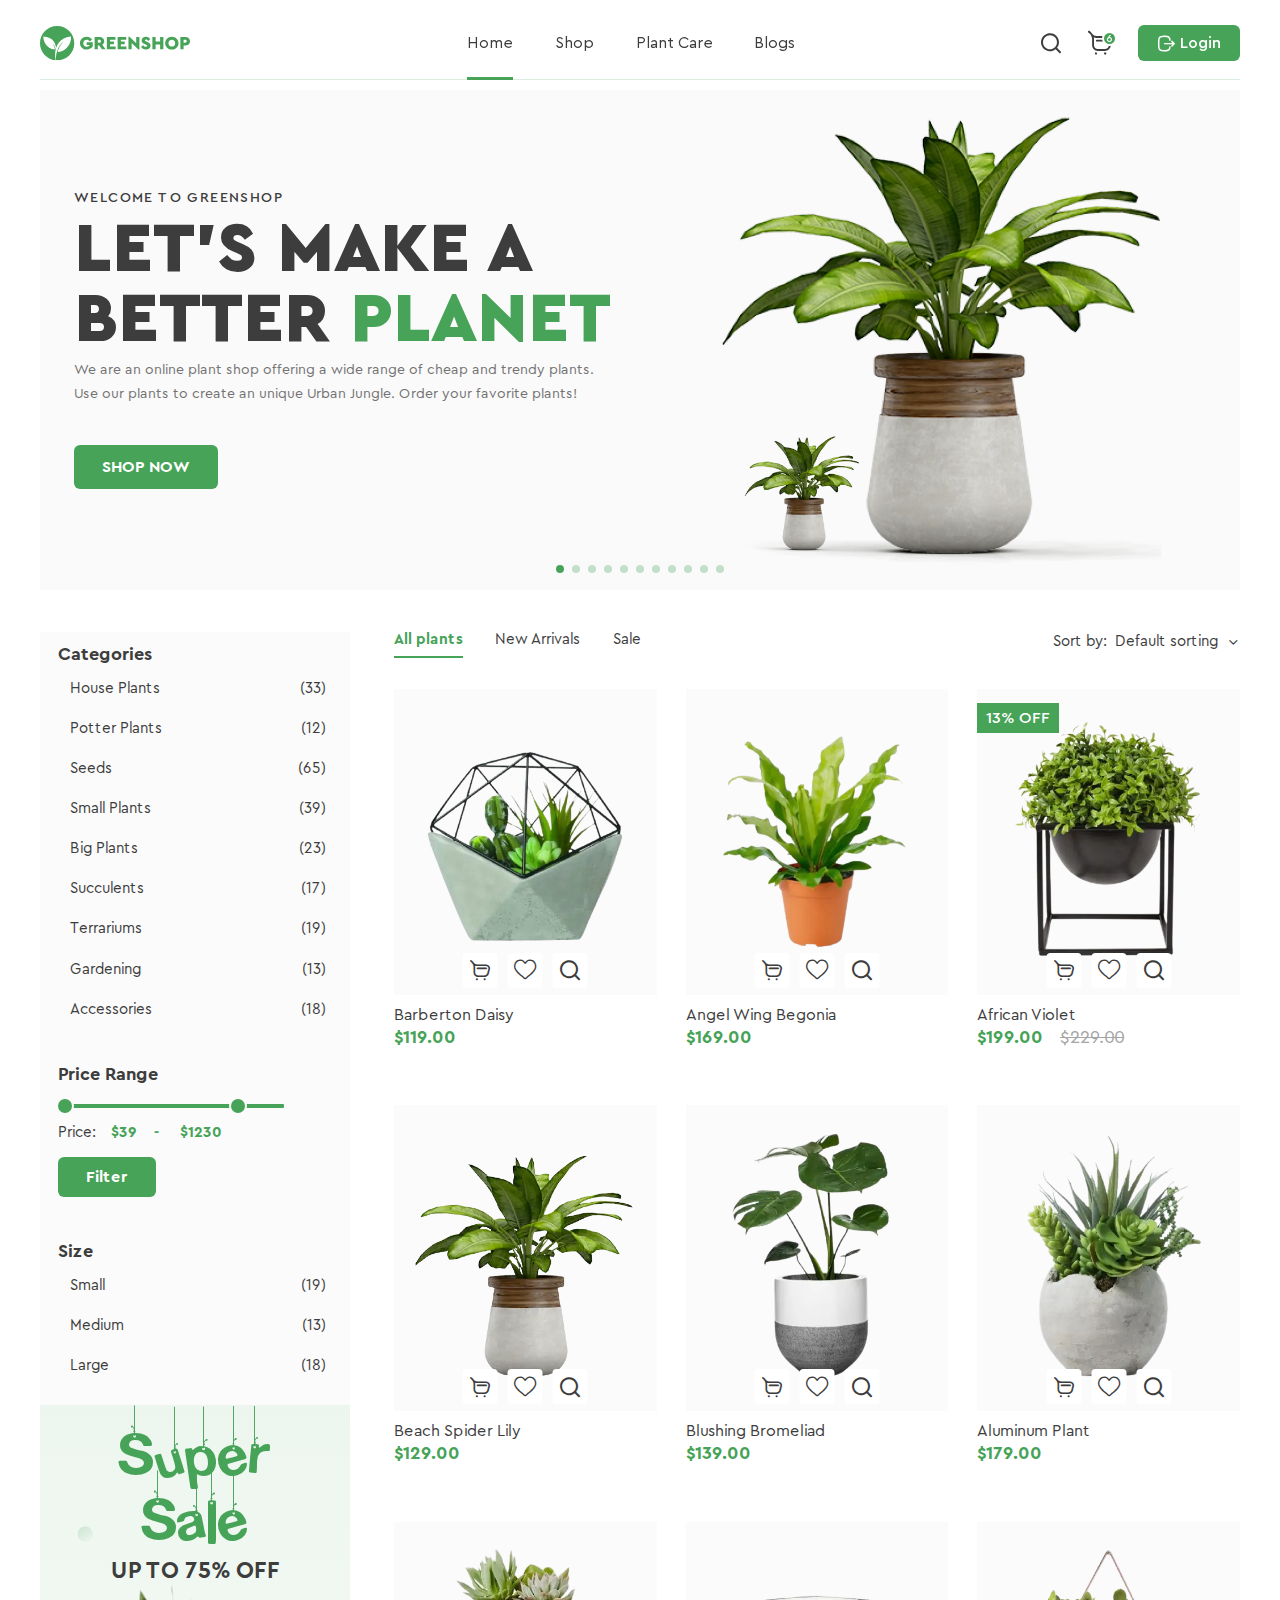
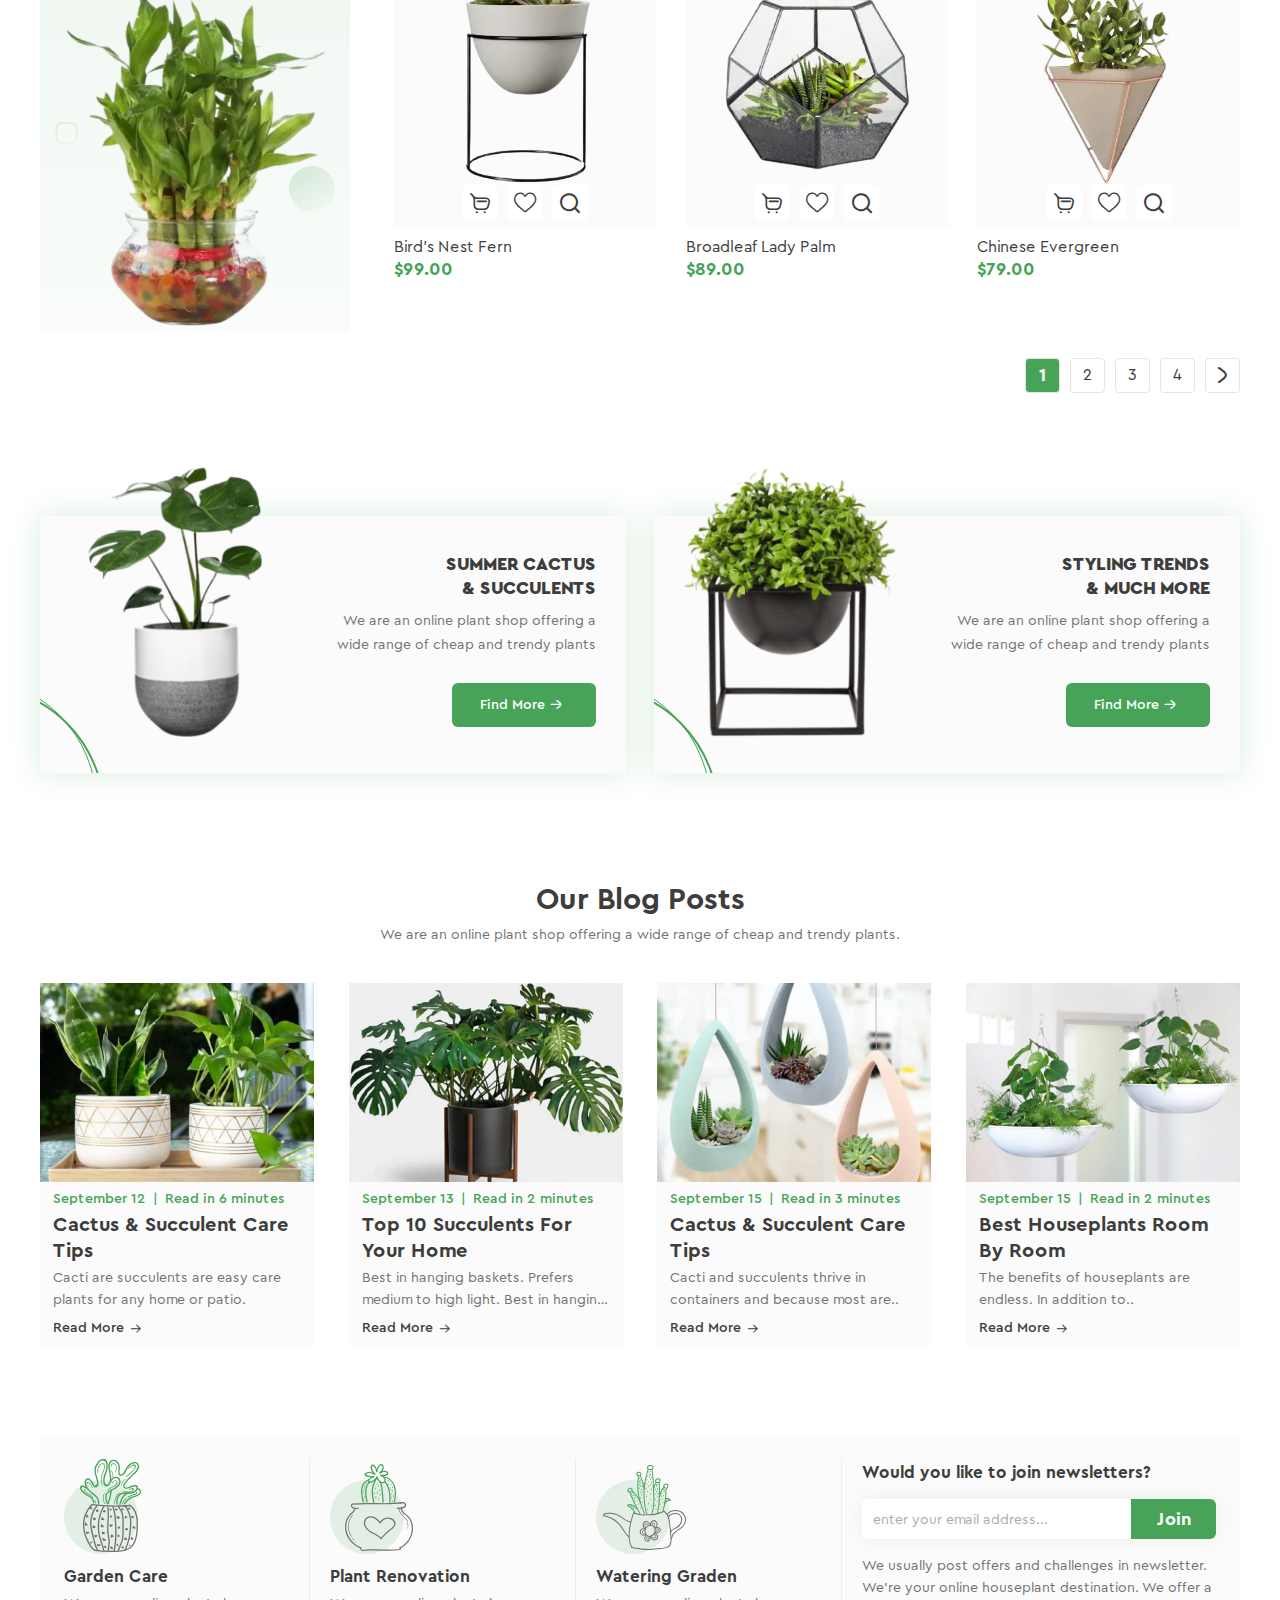
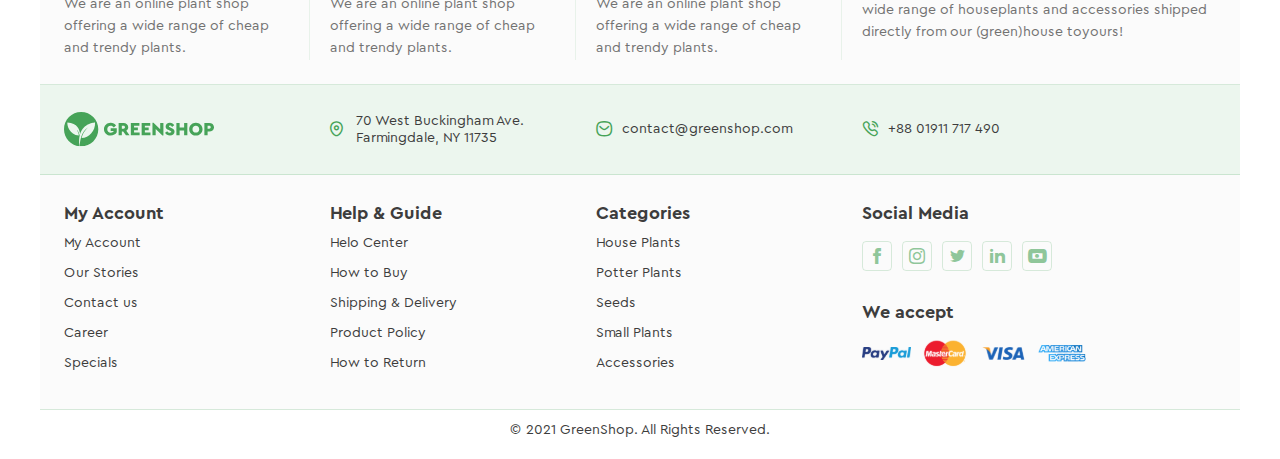
==== page-home.html @ df4d453b "2" ====
<!DOCTYPE html>
<html lang="ru">

<head>
	<title>Home</title>
	<meta charset="UTF-8">
	<meta name="format-detection" content="telephone=no">
	<!-- <style>body{opacity: 0;}</style> -->
	<link rel="stylesheet" href="css/style.min.css?_v=20220610120031">
	<link rel="shortcut icon" href="favicon.ico">
	<!-- <meta name="robots" content="noindex, nofollow"> -->
	<meta name="viewport" content="width=device-width, initial-scale=1.0">
</head>

<body>
	<div class="wrapper">
		<header class="header">
			<div class="header__container">
				<a href="" class="header__logo"><img src="img/header/logo.svg" alt="green shop logo"></a>
				<div class="header__menu menu">
					<button type="button" class="menu__icon icon-menu"><span></span></button>
					<nav class="menu__body">
						<ul class="menu__list">
							<li class="menu__item active-link"><a href="page-home.html" class="menu__link">Home</a></li>
							<li class="menu__item"><a href="page-product-view.html" class="menu__link">Shop</a></li>
							<li class="menu__item"><a href="" class="menu__link">Plant Care</a></li>
							<li class="menu__item"><a href="" class="menu__link">Blogs</a></li>
						</ul>
						<div id="border"></div>
					</nav>

				</div>
				<div class="header__actions actions-header">
					<div data-da=".menu__body, 374.98, first" class="actions-header__search search-header">
						<form class="search-header__form">
							<input autocomplete="off" type="text" name="form[]" data-error="Error" placeholder="" class="search-header__input input">
							<button type="submit" class="search-header__button _icon-search"></button>
						</form>
					</div>
					<a href="page-product-cart.html" class="actions-header__cart _icon-cart"><span>6</span></a>
					<button data-popup="#login" data-da=".menu__body, 500" type="button" class="actions-header__login login-button _icon-header-login">Login</button>

				</div>

			</div>
		</header>
		<main class="page">
			<div class="page__container">
				<section class="page__main main">
					<div class="main__body body-main">
						<div class="body-main__content">
							<h3 class="body-main__small-title">Welcome to GreenShop</h3>
							<h2 class="body-main__big-title">Let’s Make a Better <span>Planet</span></h2>
							<div class="body-main__text">
								<p>We are an online plant shop offering a wide range of cheap and trendy plants. Use our plants to create an unique Urban Jungle. Order your favorite plants!</p>
							</div>
							<a href="" class="body-main__link-button common-button">SHOP NOW</a>
						</div>
						<div class="body-main__sliding-image">
							<!-- Оболочка слайдера -->
							<div class="body-main__slider swiper">
								<!-- Двигающееся часть слайдера -->
								<div class="body-main__wrapper swiper-wrapper">
									<!-- Слайд -->
									<div class="body-main__slide swiper-slide">
										<div class="swiper-slide__image-ibg_contain">
											<picture><source srcset="img/main/main-slider-image-01.webp" type="image/webp"><img src="img/main/main-slider-image-01.png" alt="plant in a pot image"></picture>
										</div>
									</div>
									<!-- Слайд -->
									<div class="body-main__slide swiper-slide">
										<div class="swiper-slide__image-ibg_contain">
											<picture><source srcset="img/main/main-slider-image-02.webp" type="image/webp"><img src="img/main/main-slider-image-02.png" alt="plant in a pot image"></picture>
										</div>
									</div>
									<!-- Слайд -->
									<div class="body-main__slide swiper-slide">
										<div class="swiper-slide__image-ibg_contain">
											<picture><source srcset="img/main/main-slider-image-03.webp" type="image/webp"><img src="img/main/main-slider-image-03.png" alt="plant in a pot image"></picture>
										</div>
									</div>
									<!-- Слайд -->
									<div class="body-main__slide swiper-slide">
										<div class="swiper-slide__image-ibg_contain">
											<picture><source srcset="img/main/main-slider-image-04.webp" type="image/webp"><img src="img/main/main-slider-image-04.png" alt="plant in a pot image"></picture>
										</div>
									</div>
									<!-- Слайд -->
									<div class="body-main__slide swiper-slide">
										<div class="swiper-slide__image-ibg_contain">
											<picture><source srcset="img/main/main-slider-image-05.webp" type="image/webp"><img src="img/main/main-slider-image-05.png" alt="plant in a pot image"></picture>
										</div>
									</div>
									<!-- Слайд -->
									<div class="body-main__slide swiper-slide">
										<div class="swiper-slide__image-ibg_contain">
											<picture><source srcset="img/main/main-slider-image-06.webp" type="image/webp"><img src="img/main/main-slider-image-06.png" alt="plant in a pot image"></picture>
										</div>
									</div>
									<!-- Слайд -->
									<div class="body-main__slide swiper-slide">
										<div class="swiper-slide__image-ibg_contain">
											<picture><source srcset="img/main/main-slider-image-07.webp" type="image/webp"><img src="img/main/main-slider-image-07.png" alt="plant in a pot image"></picture>
										</div>
									</div>
									<!-- Слайд -->
									<div class="body-main__slide swiper-slide">
										<div class="swiper-slide__image-ibg_contain">
											<picture><source srcset="img/main/main-slider-image-08.webp" type="image/webp"><img src="img/main/main-slider-image-08.png" alt="plant in a pot image"></picture>
										</div>
									</div>
									<!-- Слайд -->
									<div class="body-main__slide swiper-slide">
										<div class="swiper-slide__image-ibg_contain">
											<picture><source srcset="img/main/main-slider-image-09.webp" type="image/webp"><img src="img/main/main-slider-image-09.png" alt="plant in a pot image"></picture>
										</div>
									</div>
									<!-- Слайд -->
									<div class="body-main__slide swiper-slide">
										<div class="swiper-slide__image-ibg_contain">
											<picture><source srcset="img/main/main-slider-image-10.webp" type="image/webp"><img src="img/main/main-slider-image-10.png" alt="plant in a pot image"></picture>
										</div>
									</div>
									<!-- Слайд -->
									<div class="body-main__slide swiper-slide">
										<div class="swiper-slide__image-ibg_contain">
											<picture><source srcset="img/main/main-slider-image-11.webp" type="image/webp"><img src="img/main/main-slider-image-11.png" alt="plant in a pot image"></picture>
										</div>
									</div>

								</div>
								<!-- Если нужна пагинация -->
								<div class="body-main__swiper-pagination"></div>
							</div>
						</div>

					</div>
				</section>
				<section class="page__main-catalog main-catalog">
					<div class="main-catalog__aside aside-menu">
						<form class="aside-menu__body">
							<div action="#" class="aside-menu__categories-filter categories-filter">
								<div class="categories-filter__title title-filter">Categories</div>
								<div class="categories-filter__body">
									<!--<div class="categories-filter__item _active-fiter-item"><button data-type="house-plants" type="button" class="categories-filter__button">House Plants</button><span class="categories-filter__quantity">(<span class="categories-filter__number">33</span>)</span></div>
										<div class="categories-filter__item"><button data-type="potter-plants" type="button" class="categories-filter__button">Potter Plants</button><span class="categories-filter__quantity">(<span class="categories-filter__number">12</span>)</span></div>
										<div class="categories-filter__item"><button data-type="seeds" type="button" class="categories-filter__button">Seeds</button><span class="categories-filter__quantity">(<span class="categories-filter__number">65</span>)</span></div>
										<div class="categories-filter__item"><button data-type="small-plants" type="button" class="categories-filter__button">Small Plants</button><span class="categories-filter__quantity">(<span class="categories-filter__number">39</span>)</span></div>
										<div class="categories-filter__item"><button data-type="big-plants" type="button" class="categories-filter__button">Big Plants</button><span class="categories-filter__quantity">(<span class="categories-filter__number">23</span>)</span></div>
										<div class="categories-filter__item"><button data-type="succulents" type="button" class="categories-filter__button">Succulents</button><span class="categories-filter__quantity">(<span class="categories-filter__number">17</span>)</span></div>
										<div class="categories-filter__item"><button data-type="terrariums" type="button" class="categories-filter__button">Terrariums</button><span class="categories-filter__quantity">(<span class="categories-filter__number">19</span>)</span></div>
										<div class="categories-filter__item"><button data-type="gardening" type="button" class="categories-filter__button">Gardening</button><span class="categories-filter__quantity">(<span class="categories-filter__number">13</span>)</span></div>
										<div class="categories-filter__item"><button data-type="accessories" type="button" class="categories-filter__button">Accessories</button><span class="categories-filter__quantity">(<span class="categories-filter__number">18</span>)</span></div>-->
									<div class="categories-filter__item">
										<input id="c_100" class="categories-filter__input" type="checkbox" value="housePlants" name="housePlants">
										<label for="c_100" class="categories-filter__label">
											<span class="categories-filter__text">
												<span class="categories-filter__button">House Plants</span>
												<span class="categories-filter__quantity">(<span class="categories-filter__number">33</span>)</span>
											</span>
										</label>
									</div>
									<div class="categories-filter__item">
										<input id="c_101" class="categories-filter__input" type="checkbox" value="potterPlants" name="potterPlants">
										<label for="c_101" class="categories-filter__label">
											<span class="categories-filter__text">
												<span class="categories-filter__button">Potter Plants</span>
												<span class="categories-filter__quantity">(<span class="categories-filter__number">12</span>)</span>
											</span>
										</label>
									</div>
									<div class="categories-filter__item">
										<input id="c_102" class="categories-filter__input" type="checkbox" value="seeds" name="seeds">
										<label for="c_102" class="categories-filter__label">
											<span class="categories-filter__text">
												<span class="categories-filter__button">Seeds</span>
												<span class="categories-filter__quantity">(<span class="categories-filter__number">65</span>)</span>
											</span>
										</label>
									</div>
									<div class="categories-filter__item">
										<input id="c_103" class="categories-filter__input" type="checkbox" value="smallPlants" name="smallPlants">
										<label for="c_103" class="categories-filter__label">
											<span class="categories-filter__text">
												<span class="categories-filter__button">Small Plants</span>
												<span class="categories-filter__quantity">(<span class="categories-filter__number">39</span>)</span>
											</span>
										</label>
									</div>
									<div class="categories-filter__item">
										<input id="c_104" class="categories-filter__input" type="checkbox" value="bigPlants" name="bigPlants">
										<label for="c_104" class="categories-filter__label">
											<span class="categories-filter__text">
												<span class="categories-filter__button">Big Plants</span>
												<span class="categories-filter__quantity">(<span class="categories-filter__number">23</span>)</span>
											</span>
										</label>
									</div>
									<div class="categories-filter__item">
										<input id="c_105" class="categories-filter__input" type="checkbox" value="succulents" name="Succulents">
										<label for="c_105" class="categories-filter__label">
											<span class="categories-filter__text">
												<span class="categories-filter__button">Succulents</span>
												<span class="categories-filter__quantity">(<span class="categories-filter__number">17</span>)</span>
											</span>
										</label>
									</div>
									<div class="categories-filter__item">
										<input id="c_106" class="categories-filter__input" type="checkbox" value="terrariums" name="Terrariums">
										<label for="c_106" class="categories-filter__label">
											<span class="categories-filter__text">
												<span class="categories-filter__button">Terrariums</span>
												<span class="categories-filter__quantity">(<span class="categories-filter__number">19</span>)</span>
											</span>
										</label>
									</div>
									<div class="categories-filter__item">
										<input id="c_107" class="categories-filter__input" type="checkbox" value="gardening" name="Gardening">
										<label for="c_107" class="categories-filter__label">
											<span class="categories-filter__text">
												<span class="categories-filter__button">Gardening</span>
												<span class="categories-filter__quantity">(<span class="categories-filter__number">13</span>)</span>
											</span>
										</label>
									</div>
									<div class="categories-filter__item">
										<input id="c_108" class="categories-filter__input" type="checkbox" value="accessories" name="Accessories">
										<label for="c_108" class="categories-filter__label">
											<span class="categories-filter__text">
												<span class="categories-filter__button">Accessories</span>
												<span class="categories-filter__quantity">(<span class="categories-filter__number">18</span>)</span>
											</span>
										</label>
									</div>
								</div>
							</div>
							<div class="aside-menu__price-range-filter price-range-filter">
								<div class="price-range-filter__title title-filter">Price Range</div>
								<fieldset class="price-range-filter__body body-price-range">
									<div class="body-price-range__price-field price-field">
										<input type="range" min="39" max="1500" value="39" id="lower-price-thumb">
										<input type="range" min="39" max="1500" value="1230" id="upper-price-thumb">
									</div>
									<div class="body-price-range__price-wrap price-wrap">
										<span class="price-wrap__price-title">Price:</span>
										<div class="price-wrap__low-price">
											<label for="low-price-value">$<input id="low-price-value"></label>
										</div>
										<div class="price-wrap__devider">-</div>
										<div class="price-wrap__high-price">
											<label for="high-price-value">$<input id="high-price-value"></label>
										</div>
									</div>
								</fieldset>
								<button data-type="price-filter" type="button" class="price-range-filter__filter-button common-button common-button_filter">Filter</button>
							</div>
							<div class="aside-menu__size-filter size-filter">
								<div class="size-filter__title title-filter">Size</div>
								<div class="size-filter__body">
									<!--
										<div class="size-filter__item"><button data-type="small" type="button" class="size-filter__button">Small</button><span class="size-filter__quantity">(<span class="size-filter__number">119</span>)</span></div>
										<div class="size-filter__item"><button data-type="medium" type="button" class="size-filter__button">Medium</button><span class="size-filter__quantity">(<span class="size-filter__number">86</span>)</span></div>
										<div class="size-filter__item"><button data-type="large" type="button" class="size-filter__button">Large</button><span class="size-filter__quantity">(<span class="size-filter__number">78</span>)</span></div>
										-->
									<div class="categories-filter__item">
										<input id="c_109" class="categories-filter__input" type="checkbox" value="small" name="sizeSmall">
										<label for="c_109" class="categories-filter__label">
											<span class="categories-filter__text">
												<span class="categories-filter__button">Small</span>
												<span class="categories-filter__quantity">(<span class="categories-filter__number">19</span>)</span>
											</span>
										</label>
									</div>
									<div class="categories-filter__item">
										<input id="c_110" class="categories-filter__input" type="checkbox" value="medium" name="sizeMedium">
										<label for="c_110" class="categories-filter__label">
											<span class="categories-filter__text">
												<span class="categories-filter__button">Medium</span>
												<span class="categories-filter__quantity">(<span class="categories-filter__number">13</span>)</span>
											</span>
										</label>
									</div>
									<div class="categories-filter__item">
										<input id="c_111" class="categories-filter__input" type="checkbox" value="large" name="sizeLarge">
										<label for="c_111" class="categories-filter__label">
											<span class="categories-filter__text">
												<span class="categories-filter__button">Large</span>
												<span class="categories-filter__quantity">(<span class="categories-filter__number">18</span>)</span>
											</span>
										</label>
									</div>
								</div>
							</div>
						</form>
						<div class="aside-menu__sale-banner sale-banner">
							<div class="sale-banner__title">Super Sale</div>
							<div class="sale-banner__subtitle">UP TO 75% OFF</div>
							<div class="sale-banner__image"><picture><source srcset="img/product-cards/banner-image.webp" type="image/webp"><img src="img/product-cards/banner-image.png" alt="banner sale image"></picture></div>
							<div class="sale-banner__background"><picture><source srcset="img/product-cards/banner-image-bg.webp" type="image/webp"><img src="img/product-cards/banner-image-bg.png" alt="banner sale image background"></picture></div>

						</div>
					</div>
					<div class="main-catalog__products-catalog products-catalog">
						<div class="products-catalog__header header-catalog">
							<div class="header-catalog__body">
								<div class="header-catalog__group-filter group-filter">
									<button data-type="all-plants" type="button" class="group-filter__item _active-group-fiter-item">All plants</button>
									<button data-type="new-arrivals" type="button" class="group-filter__item">New Arrivals</button>
									<button data-type="sale" type="button" class="group-filter__item">Sale</button>
									<div id="borderTwo"></div>
								</div>

								<div class="header-catalog__sorting sorting">
									<h3 class="sorting__sorting-method-title">Sort by:</h3>
									<div class="sorting__sort-select">
										<select name="form[Sorting]" data-class-modif="sort">
											<option value="1" selected>Default sorting</option>
											<option value="2">Popularity</option>
											<option value="3">Lower price</option>
											<option value="3">Higher price</option>
										</select>
									</div>
								</div>
							</div>
							<button type="button" class="fiter-menu__icon filter-menu _icon-mobile-burger"></button>
						</div>
						<div class="products-catalog__items">
							<div class="products-catalog__item product-card">
								<div data-medium-zoom class="product-card__picture-part">
									<div class="product-card__image-ibg"><picture><source srcset="img/product-cards/product-card-image-01.webp" type="image/webp"><img src="img/product-cards/product-card-image-01.png" alt="product image"></picture></div>
									<div class="product-card__actions">
										<button type="button" class="product-card__cart _icon-cart"></button>
										<div class="product-card__favorite">
											<div class="checkbox-heart">
												<input id="c_29" data-error="Ошибка" class="checkbox-heart__input" type="checkbox" value="" name="form[]">
												<label for="c_29" class="checkbox-heart__label"><span class="checkbox-heart__text">Текст</span></label>
											</div>
										</div>
										<figure lg-background-color="rgba(255, 255, 255, 0.853)" src="img/product-cards/product-card-image-01-big.png" class="product-card__search _icon-search"></figure>
									</div>
									<div class="product-card__discount-label"></div>
								</div>
								<div class="product-card__data-part">
									<a href="" class="product-card__title">Barberton Daisy</a>
									<div class="product-card__price">
										<div class="product-card__actual-price">$119.00</div>
										<div class="product-card__old-price"></div>
									</div>
								</div>
							</div>
							<div class="products-catalog__item product-card">
								<div data-medium-zoom class="product-card__picture-part">
									<div class="product-card__image-ibg"><picture><source srcset="img/product-cards/product-card-image-02.webp" type="image/webp"><img src="img/product-cards/product-card-image-02.png" alt="product image"></picture></div>
									<div class="product-card__actions">
										<button type="button" class="product-card__cart _icon-cart"></button>
										<div class="product-card__favorite">
											<div class="checkbox-heart">
												<input id="c_30" data-error="Ошибка" class="checkbox-heart__input" type="checkbox" value="" name="form[]">
												<label for="c_30" class="checkbox-heart__label"><span class="checkbox-heart__text">Текст</span></label>
											</div>
										</div>
										<figure lg-background-color="rgba(255, 255, 255, 0.853)" src="img/product-cards/product-card-image-02-big.png" class="product-card__search _icon-search"></figure>
									</div>
									<div class="product-card__discount-label"></div>
								</div>
								<div class="product-card__data-part">
									<a href="" class="product-card__title">Angel Wing Begonia</a>
									<div class="product-card__price">
										<div class="product-card__actual-price">$169.00</div>
										<div class="product-card__old-price"></div>
									</div>
								</div>
							</div>
							<div data-medium-zoom class="products-catalog__item product-card">
								<div class="product-card__picture-part">
									<div class="product-card__image-ibg"><picture><source srcset="img/product-cards/product-card-image-03.webp" type="image/webp"><img src="img/product-cards/product-card-image-03.png" alt="product image"></picture></div>
									<div class="product-card__actions">
										<button type="button" class="product-card__cart _icon-cart"></button>
										<div class="product-card__favorite">
											<div class="checkbox-heart">
												<input id="c_32" data-error="Ошибка" class="checkbox-heart__input" type="checkbox" value="" name="form[]">
												<label for="c_32" class="checkbox-heart__label"><span class="checkbox-heart__text">Текст</span></label>
											</div>
										</div>
										<figure lg-background-color="rgba(255, 255, 255, 0.853)" src="img/product-cards/product-card-image-03-big.png" class="product-card__search _icon-search"></figure>
									</div>
									<div class="product-card__discount-label"><span class="product-card__discount-value">13% OFF</span></div>
								</div>
								<div class="product-card__data-part">
									<a href="" class="product-card__title">African Violet</a>
									<div class="product-card__price">
										<div class="product-card__actual-price">$199.00</div>
										<div class="product-card__old-price">$229.00</div>
									</div>
								</div>
							</div>
							<div data-medium-zoom class="products-catalog__item product-card">
								<div class="product-card__picture-part">
									<div class="product-card__image-ibg"><picture><source srcset="img/product-cards/product-card-image-04.webp" type="image/webp"><img src="img/product-cards/product-card-image-04.png" alt="product image"></picture></div>
									<div class="product-card__actions">
										<button type="button" class="product-card__cart _icon-cart"></button>
										<div class="product-card__favorite">
											<div class="checkbox-heart">
												<input id="c_33" data-error="Ошибка" class="checkbox-heart__input" type="checkbox" value="" name="form[]">
												<label for="c_33" class="checkbox-heart__label"><span class="checkbox-heart__text">Текст</span></label>
											</div>
										</div>
										<figure lg-background-color="rgba(255, 255, 255, 0.853)" src="img/product-cards/product-card-image-04-big.png" class="product-card__search _icon-search"></figure>
									</div>
									<div class="product-card__discount-label"></div>
								</div>
								<div class="product-card__data-part">
									<a href="" class="product-card__title">Beach Spider Lily</a>
									<div class="product-card__price">
										<div class="product-card__actual-price">$129.00</div>
										<div class="product-card__old-price"></div>
									</div>
								</div>
							</div>
							<div data-medium-zoom class="products-catalog__item product-card">
								<div class="product-card__picture-part">
									<div class="product-card__image-ibg"><picture><source srcset="img/product-cards/product-card-image-05.webp" type="image/webp"><img src="img/product-cards/product-card-image-05.png" alt="product image"></picture></div>
									<div class="product-card__actions">
										<button type="button" class="product-card__cart _icon-cart"></button>
										<div class="product-card__favorite">
											<div class="checkbox-heart">
												<input id="c_34" data-error="Ошибка" class="checkbox-heart__input" type="checkbox" value="" name="form[]">
												<label for="c_34" class="checkbox-heart__label"><span class="checkbox-heart__text">Текст</span></label>
											</div>
										</div>
										<figure lg-background-color="rgba(255, 255, 255, 0.853)" src="img/product-cards/product-card-image-05-big.png" class="product-card__search _icon-search"></figure>
									</div>
									<div class="product-card__discount-label"></div>
								</div>
								<div class="product-card__data-part">
									<a href="" class="product-card__title">Blushing Bromeliad</a>
									<div class="product-card__price">
										<div class="product-card__actual-price">$139.00</div>
										<div class="product-card__old-price"></div>
									</div>
								</div>
							</div>
							<div data-medium-zoom class="products-catalog__item product-card">
								<div class="product-card__picture-part">
									<div class="product-card__image-ibg"><picture><source srcset="img/product-cards/product-card-image-06.webp" type="image/webp"><img src="img/product-cards/product-card-image-06.png" alt="product image"></picture></div>
									<div class="product-card__actions">
										<button type="button" class="product-card__cart _icon-cart"></button>
										<div class="product-card__favorite">
											<div class="checkbox-heart">
												<input id="c_35" data-error="Ошибка" class="checkbox-heart__input" type="checkbox" value="" name="form[]">
												<label for="c_35" class="checkbox-heart__label"><span class="checkbox-heart__text">Текст</span></label>
											</div>
										</div>
										<figure lg-background-color="rgba(255, 255, 255, 0.853)" src="img/product-cards/product-card-image-06-big.png" class="product-card__search _icon-search"></figure>
									</div>
									<div class="product-card__discount-label"></div>
								</div>
								<div class="product-card__data-part">
									<a href="" class="product-card__title">Aluminum Plant</a>
									<div class="product-card__price">
										<div class="product-card__actual-price">$179.00</div>
										<div class="product-card__old-price"></div>
									</div>
								</div>
							</div>
							<div data-medium-zoom class="products-catalog__item product-card">
								<div class="product-card__picture-part">
									<div class="product-card__image-ibg"><picture><source srcset="img/product-cards/product-card-image-07.webp" type="image/webp"><img src="img/product-cards/product-card-image-07.png" alt="product image"></picture></div>
									<div class="product-card__actions">
										<button type="button" class="product-card__cart _icon-cart"></button>
										<div class="product-card__favorite">
											<div class="checkbox-heart">
												<input id="c_36" data-error="Ошибка" class="checkbox-heart__input" type="checkbox" value="" name="form[]">
												<label for="c_36" class="checkbox-heart__label"><span class="checkbox-heart__text">Текст</span></label>
											</div>
										</div>
										<figure lg-background-color="rgba(255, 255, 255, 0.853)" src="img/product-cards/product-card-image-07-big.png" class="product-card__search _icon-search"></figure>
									</div>
									<div class="product-card__discount-label"></div>
								</div>
								<div class="product-card__data-part">
									<a href="" class="product-card__title">Bird's Nest Fern</a>
									<div class="product-card__price">
										<div class="product-card__actual-price">$99.00</div>
										<div class="product-card__old-price"></div>
									</div>
								</div>
							</div>
							<div data-medium-zoom class="products-catalog__item product-card">
								<div class="product-card__picture-part">
									<div class="product-card__image-ibg"><picture><source srcset="img/product-cards/product-card-image-08.webp" type="image/webp"><img src="img/product-cards/product-card-image-08.png" alt="product image"></picture></div>
									<div class="product-card__actions">
										<button type="button" class="product-card__cart _icon-cart"></button>
										<div class="product-card__favorite">
											<div class="checkbox-heart">
												<input id="c_37" data-error="Ошибка" class="checkbox-heart__input" type="checkbox" value="" name="form[]">
												<label for="c_37" class="checkbox-heart__label"><span class="checkbox-heart__text">Текст</span></label>
											</div>
										</div>
										<figure lg-background-color="rgba(255, 255, 255, 0.853)" src="img/product-cards/product-card-image-08-big.png" class="product-card__search _icon-search"></figure>
									</div>
									<div class="product-card__discount-label"></div>
								</div>
								<div class="product-card__data-part">
									<a href="" class="product-card__title">Broadleaf Lady Palm</a>
									<div class="product-card__price">
										<div class="product-card__actual-price">$89.00</div>
										<div class="product-card__old-price"></div>
									</div>
								</div>
							</div>
							<div data-medium-zoom class="products-catalog__item product-card">
								<div class="product-card__picture-part">
									<div class="product-card__image-ibg"><picture><source srcset="img/product-cards/product-card-image-09.webp" type="image/webp"><img src="img/product-cards/product-card-image-09.png" alt="product image"></picture></div>
									<div class="product-card__actions">
										<button type="button" class="product-card__cart _icon-cart"></button>
										<div class="product-card__favorite">
											<div class="checkbox-heart">
												<input id="c_38" data-error="Ошибка" class="checkbox-heart__input" type="checkbox" value="" name="form[]">
												<label for="c_38" class="checkbox-heart__label"><span class="checkbox-heart__text">Текст</span></label>
											</div>
										</div>
										<figure lg-background-color="rgba(255, 255, 255, 0.853)" src="img/product-cards/product-card-image-09-big.png" class="product-card__search _icon-search"></figure>
									</div>
									<div class="product-card__discount-label"></div>
								</div>
								<div class="product-card__data-part">
									<a href="" class="product-card__title">Chinese Evergreen</a>
									<div class="product-card__price">
										<div class="product-card__actual-price">$79.00</div>
										<div class="product-card__old-price"></div>
									</div>
								</div>
							</div>
						</div>
						<div class="products-catalog__footer footer-catalog">
							<div class="pagging">
								<ul class="pagging__list">
									<li>
										<a href="" class="pagging__item _active">1</a>
									</li>
									<li>
										<a href="" class="pagging__item">2</a>
									</li>
									<li>
										<a href="" class="pagging__item">3</a>
									</li>
									<li>
										<a href="" class="pagging__item">4</a>
									</li>
								</ul>
								<a href="" class="pagging__arrow _icon-chevron-right"></a>
							</div>
						</div>
					</div>
				</section>
				<div class="page__advertise advertise">
					<div class="advertise__body">
						<div class="advertise__items">
							<div class="advertise__item item-advertise">
								<div class="item-advertise__image"><picture><source srcset="img/cards/image-01.webp" type="image/webp"><img src="img/cards/image-01.png" alt="plant"></picture></div>
								<div class="item-advertise__content">
									<h2 class="item-advertise__title">Summer cactus & succulents </h2>
									<div class="item-advertise__text">We are an online plant shop offering a wide range of cheap and trendy plants</div>
									<a href="" class="item-advertise__link-button common-button common-button_arrow _icon-arrow-right-1">Find More</a>
								</div>

							</div>
							<div class="advertise__item item-advertise">
								<div class="item-advertise__image"><picture><source srcset="img/cards/image-02.webp" type="image/webp"><img src="img/cards/image-02.png" alt="plant"></picture></div>
								<div class="item-advertise__content">
									<h2 class="item-advertise__title">Styling Trends & much more</h2>
									<div class="item-advertise__text">We are an online plant shop offering a wide range of cheap and trendy plants</div>
									<a href="" class="item-advertise__link-button common-button common-button_arrow _icon-arrow-right-1">Find More</a>
								</div>
							</div>
						</div>
					</div>
				</div>
				<section class="page__blogs blogs">
					<div class="blogs__header">
						<h2 class="blogs__title">Our Blog Posts</h2>
						<h3 class="blogs__subtitle">We are an online plant shop offering a wide range of cheap and trendy plants. </h3>
					</div>
					<div class="blogs__items">
						<div class="blogs__item item-blog">
							<a href="" class="item-blog__image-ibg"><picture><source srcset="img/blogs/blogs-image-01.webp" type="image/webp"><img src="img/blogs/blogs-image-01.jpg" alt="blogs plants image"></picture></a>
							<div class="item-blog__body">
								<div class="item-blog__date-read">
									<div class="item-blog__date">September 12</div>
									<div class="item-blog__divider"> | </div>
									<div class="item-blog__read">Read in 6 minutes</div>
								</div>

								<a href="" class="item-blog__title">Cactus & Succulent Care Tips</a>
								<div class="item-blog__text">Cacti are succulents are easy care plants for any home or patio.</div>
								<a href="" class="item-blog__link _icon-arrow-right-2">Read More</a>

							</div>
						</div>
						<div class="blogs__item item-blog">
							<a href="" class="item-blog__image-ibg"><picture><source srcset="img/blogs/blogs-image-02.webp" type="image/webp"><img src="img/blogs/blogs-image-02.jpg" alt="blogs plants image"></picture></a>
							<div class="item-blog__body">
								<div class="item-blog__date-read">
									<div class="item-blog__date">September 13</div>
									<div class="item-blog__divider"> | </div>
									<div class="item-blog__read">Read in 2 minutes</div>
								</div>

								<a href="" class="item-blog__title">Top 10 Succulents for Your Home</a>
								<div class="item-blog__text">Best in hanging baskets. Prefers medium to high light. Best in hanging baskets. Prefers medium to high light.</div>
								<a href="" class="item-blog__link _icon-arrow-right-2">Read More</a>

							</div>
						</div>
						<div class="blogs__item item-blog">
							<a href="" class="item-blog__image-ibg"><picture><source srcset="img/blogs/blogs-image-03.webp" type="image/webp"><img src="img/blogs/blogs-image-03.jpg" alt="blogs plants image"></picture></a>
							<div class="item-blog__body">
								<div class="item-blog__date-read">
									<div class="item-blog__date">September 15</div>
									<div class="item-blog__divider"> | </div>
									<div class="item-blog__read">Read in 3 minutes</div>
								</div>
								<a href="" class="item-blog__title">Cactus & Succulent Care Tips</a>
								<div class="item-blog__text">Cacti and succulents thrive in containers and because most are..</div>
								<a href="" class="item-blog__link _icon-arrow-right-2">Read More</a>
							</div>
						</div>
						<div class="blogs__item item-blog">
							<a href="" class="item-blog__image-ibg"><picture><source srcset="img/blogs/blogs-image-04.webp" type="image/webp"><img src="img/blogs/blogs-image-04.jpg" alt="blogs plants image"></picture></a>
							<div class="item-blog__body">
								<div class="item-blog__date-read">
									<div class="item-blog__date">September 15</div>
									<div class="item-blog__divider"> | </div>
									<div class="item-blog__read">Read in 2 minutes</div>
								</div>
								<a href="" class="item-blog__title">Best Houseplants Room by Room</a>
								<div class="item-blog__text">The benefits of houseplants are endless. In addition to.. </div>
								<a href="" class="item-blog__link _icon-arrow-right-2">Read More</a>
							</div>
						</div>

					</div>

				</section>
			</div>
		</main>
		<footer class="footer">
			<div class="footer__container">
				<div class="footer__top top-footer">
					<div class="top-footer__body">
						<article class="top-footer__column">
							<div class="top-footer__item item-top-footer">
								<div class="item-top-footer__image"><img src="img/footer/top-footer-image-01.svg" alt="plant in pot"></div>
								<h3 class="item-top-footer__title">Garden Care</h3>
								<div class="item-top-footer__text">We are an online plant shop offering a wide range of cheap and trendy plants.</div>
							</div>
						</article>
						<article class="top-footer__column">
							<div class="top-footer__item item-top-footer">
								<div class="item-top-footer__image"><img src="img/footer/top-footer-image-02.svg" alt="plant in pot"></div>
								<h3 class="item-top-footer__title">Plant Renovation</h3>
								<div class="item-top-footer__text">We are an online plant shop offering a wide range of cheap and trendy plants.</div>
							</div>
						</article>
						<article class="top-footer__column">
							<div class="top-footer__item item-top-footer">
								<div class="item-top-footer__image"><img src="img/footer/top-footer-image-03.svg" alt="plant in pot"></div>
								<h3 class="item-top-footer__title">Watering Graden</h3>
								<div class="item-top-footer__text">We are an online plant shop offering a wide range of cheap and trendy plants.</div>
							</div>
						</article>
						<article class="top-footer__column top-footer__column_last">
							<div class="top-footer__item item-top-footer">
								<h3 class="item-top-footer__title">Would you like to join newsletters?</h3>
								<form data-dev class="item-top-footer__form">
									<input autocomplete="off" type="text" data-required="email" name="form[]" data-error="Error - Please, enter correct email address!" placeholder="enter your email address..." class="item-top-footer__input">
									<button type="submit" class="item-top-footer__button">Join</button>
								</form>

								<div class="item-top-footer__text">We usually post offers and challenges in newsletter. We’re your online houseplant destination. We offer a wide range of houseplants and accessories shipped directly from our (green)house toyours! </div>
							</div>
						</article>
					</div>
				</div>
				<div class="footer__middle middle-footer">
					<div class="middle-footer__body">
						<div class="middle-footer__column">
							<a href="" class="middle-footer__logo"><img src="img/header/logo.svg" alt="GreenShop Logo"></a>
						</div>
						<div class="middle-footer__column">
							<a href="" class="middle-footer__location _icon-location"><span>70 West Buckingham Ave. Farmingdale, NY 11735</span></a>
						</div>
						<div class="middle-footer__column">
							<a href="mailto:contact@greenshop.com" class="middle-footer__mail _icon-mail"><span>contact@greenshop.com</span></a>
						</div>
						<div class="middle-footer__column">
							<a href="tel:8801911717490" class="middle-footer__phone _icon-phone"><span>+88 01911 717 490</span></a>
						</div>
					</div>
				</div>
				<div class="footer__bottom bottom-footer">
					<div class="bottom-footer__body">
						<nav data-spollers="539.98,max" data-one-spoller class="bottom-footer__menu menu-footer">
							<article class="menu-footer__column">
								<button type="button" data-spoller class="menu-footer__title">My Account</button>
								<ul class="menu-footer__list">
									<li class="menu-footer__item">
										<a href="" class="menu-footer__link">My Account</a>
									</li>
									<li class="menu-footer__item">
										<a href="" class="menu-footer__link">Our Stories</a>
									</li>
									<li class="menu-footer__item">
										<a href="" class="menu-footer__link">Contact us</a>
									</li>
									<li class="menu-footer__item">
										<a href="" class="menu-footer__link">Career</a>
									</li>
									<li class="menu-footer__item">
										<a href="" class="menu-footer__link">Specials</a>
									</li>
								</ul>
							</article>
							<article class="menu-footer__column">
								<button type="button" data-spoller class="menu-footer__title">Help & Guide</button>
								<ul class="menu-footer__list">
									<li class="menu-footer__item">
										<a href="" class="menu-footer__link">Helo Center</a>
									</li>
									<li class="menu-footer__item">
										<a href="" class="menu-footer__link">How to Buy</a>
									</li>
									<li class="menu-footer__item">
										<a href="" class="menu-footer__link">Shipping & Delivery</a>
									</li>
									<li class="menu-footer__item">
										<a href="" class="menu-footer__link">Product Policy</a>
									</li>
									<li class="menu-footer__item">
										<a href="" class="menu-footer__link">How to Return</a>
									</li>
								</ul>
							</article>
							<article class="menu-footer__column">
								<button type="button" data-spoller class="menu-footer__title">Categories</button>
								<ul class="menu-footer__list">
									<li class="menu-footer__item">
										<a href="" class="menu-footer__link">House Plants</a>
									</li>
									<li class="menu-footer__item">
										<a href="" class="menu-footer__link">Potter Plants</a>
									</li>
									<li class="menu-footer__item">
										<a href="" class="menu-footer__link">Seeds</a>
									</li>
									<li class="menu-footer__item">
										<a href="" class="menu-footer__link">Small Plants</a>
									</li>
									<li class="menu-footer__item">
										<a href="" class="menu-footer__link">Accessories</a>
									</li>
								</ul>
							</article>
							<article class="menu-footer__column menu-footer__column_socials">
								<button type="button" data-spoller class="menu-footer__title">Social Media</button>
								<div class="menu-footer__social-links">
									<div class="menu-footer__block-socials">
										<a href="" class="menu-footer__social-link _icon-facebook"></a>
										<a href="" class="menu-footer__social-link _icon-instagram"></a>
										<a href="" class="menu-footer__social-link _icon-twitter"></a>
										<a href="" class="menu-footer__social-link _icon-linkedin"></a>
										<a href="" class="menu-footer__social-link _icon-union"></a>
									</div>
								</div>
								<h3 class="menu-footer__title menu-footer__title_payments">We accept</h3>
								<div class="menu-footer__payments">
									<div class="menu-footer__block-payments">
										<a href="" class="menu-footer__payment-link"><img src="img/footer/paypal-logo.svg" alt=""></a>
										<a href="" class="menu-footer__payment-link"><img src="img/footer/mastercard-logo.svg" alt=""></a>
										<a href="" class="menu-footer__payment-link"><img src="img/footer/visa-logo.svg" alt=""></a>
										<a href="" class="menu-footer__payment-link"><img src="img/footer/american-express-logo.svg" alt=""></a>
									</div>
								</div>
							</article>
						</nav>
					</div>

				</div>
				<div class="footer__copyright">
					© 2021 GreenShop. All Rights Reserved.
				</div>
			</div>
		</footer>
	</div>
	<!-- <div id="popup" aria-hidden="true" class="popup">
	<div class="popup__wrapper">
		<div class="popup__content">
			<button data-close type="button" class="popup__close">Закрыть</button>
			<div class="popup__text">
				Text
			</div>
		</div>
	</div>
</div> -->

	<div class="login-popup">
		<div id="login" aria-hidden="true" class="login-popup__popup popup">
			<div class="popup__wrapper">
				<div class="popup__content">
					<button data-close type="button" class="popup__close _icon-close"></button>
					<div class="popup__login-register login-register">
						<div data-tabs class="login-register__tabs tabs-login-register">
							<nav data-tabs-titles class="tabs-login-register__navigation">
								<button type="button" class="tabs-login-register__title _tab-active">Login</button>
								<button type="button" class="tabs-login-register__title">Register</button>
							</nav>
							<div data-tabs-body class="tabs__content">
								<div class="tabs-login-register__body">
									<form data-dev class="tabs-login-register__form" action="#">
										<h3 for="login-email" class="tabs-login-register__label">Enter your username and password to login.</h3>
										<div class="tabs-login-register__line">
											<input id="login-email" autocomplete="off" type="text" data-required="email" name="form[userEmail]" data-error="Wrong Password or Email!" placeholder="almamun_uxui@outlook.com" class="tabs-login-register__user-email input-login-register">
											<div class="tabs-login-register__user-password-box input-login-register"><input autocomplete="off" required type="password" name="form[userPassword]" data-error="Error" placeholder="Password" class="tabs-login-register__user-password"><span class="tabs-login-register__show-login __viewpass _icon-show"></span><span class="tabs-login-register__hide-login __viewpass _icon-hide"></span></div>
										</div>
										<div class="tabs-login-register__forgot-pass">
											<a href="" class="tabs-login-register__forgot-link">Forgot Password?</a>
										</div>

										<button type="submit" class="tabs-login-register__button common-button common-button_login-register">Login</button>
									</form>
									<div class="tabs-login-register__alternative-login-register"><span>Or login with</span></div>
									<div class="tabs-login-register__socials-login-register socials-login-register">
										<a href="" class="socials-login-register__google button-login-register"><span><img src="img/google-colored.svg" alt="google icon"></span> Login with Google</a>
										<a href="" class="socials-login-register__facebook _icon-facebook button-login-register">Login with Facebook</a>
									</div>
								</div>
								<div class="tabs-login-register__body">
									<div class="tabs-login-register__body">
										<form class="tabs-login-register__form" action="#">
											<h3 for="register-user-name" class="tabs-login-register__label">Enter your email and password to register.</h3>
											<div class="tabs-login-register__line tabs-login-register__line_register">
												<input id="register-user-name" autocomplete="off" type="text" required name="form[userName]" data-error="Eroor" placeholder="Username" class="tabs-login-register__user-name input-login-register">
												<input autocomplete="off" type="text" data-required="email" name="form[userEmail]" data-error="Wrong Password or Email" placeholder="Enter your email address" class="tabs-login-register__user-email input-login-register">
												<div class="tabs-login-register__user-password-box input-login-register"><input autocomplete="off" required type="password" name="form[userPassword]" data-error="Error" placeholder="Password" class="tabs-login-register__user-password tabs-login-register__user-password"><span class="tabs-login-register__show-register __viewpass _icon-show"></span><span class="tabs-login-register__hide-register __viewpass _icon-hide"></span></div>
												<input autocomplete="off" type="text" name="form[confirmPassword]" required data-error="Error" placeholder="Confirm Password" class="tabs-login-register__confirm-password input-login-register">
											</div>

											<button type="submit" class="tabs-login-register__button common-button common-button_login-register">Register</button>
										</form>
										<div class="tabs-login-register__alternative-login-register">Or register with</div>
										<div class="tabs-login-register__socials-login-register socials-login-register">
											<a href="" class="socials-login-register__google button-login-register"><span><img src="img/google-colored.svg" alt="google icon"></span> Continue with Google</a>
											<a href="" class="socials-login-register__facebook _icon-facebook button-login-register">Continue with Facebook</a>
										</div>
									</div>
								</div>
							</div>
						</div>
					</div>
				</div>
			</div>
		</div>
	</div>


	<div class="order-popup">
		<div id="order" aria-hidden="true" class="order-popup__popup popup">
			<div class="popup__wrapper">
				<div class="popup__content">
					<div class="popup__header header-popup">
						<button data-close type="button" class="popup__close _icon-close"></button>
						<div class="header-popup__logo"><img src="img/order-popup/thank-you.svg" alt=""></div>
						<h2 class="header-popup__title">Your order has been received</h2>
					</div>
					<div class="popup__order-summary-info order-summary-info">
						<div class="order-summary-info__container">
							<div class="order-summary-info__item">
								<div class="order-summary-info__order-number popup-order-number">
									<h3 class="popup-order-number__title">Order Number</h3>
									<div class="popup-order-number__number">19586687</div>
								</div>

							</div>
							<div class="order-summary-info__item">
								<div class="order-summary-info__order-number popup-order-date">
									<h3 class="popup-order-date__title">Date</h3>
									<div class="popup-order-date__date">15 Sep, 2021</div>
								</div>

							</div>
							<div class="order-summary-info__item">
								<div class="order-summary-info__order-number popup-order-total-price">
									<h3 class="popup-order-total-price__title">Total</h3>
									<div class="popup-order-total-price__price">2,699.00</div>
								</div>

							</div>
							<div class="order-summary-info__item">
								<div class="order-summary-info__order-number popup-order-payment-method">
									<h3 class="popup-order-payment-method__title">Payment Method</h3>
									<div class="popup-order-payment-method__payment-method">Cash On Delivery</div>
								</div>

							</div>

						</div>

					</div>
					<div class="popup__order-checkout order-checkout">
						<div class="order-checkout__container">
							<h2 class="order-checkout__title checkout-common-title">Order Details</h2>
							<div class="order-checkout__header header-order-checkout">
								<div class="header-order-checkout__title product-cart-common-title">Products</div>
								<div class="header-order-checkout__title header-order-checkout__title_qty product-cart-common-title">Qty</div>
								<div class="header-order-checkout__title header-order-checkout__title_subtotal product-cart-common-title">Subtotal</div>

							</div>
							<div class="order-checkout__items">
								<div class="order-checkout__item item-product">
									<div class="item-product__main-data">
										<div class="item-product__image-ibg"><picture><source srcset="img/product-cards/product-card-image-01.webp" type="image/webp"><img src="img/product-cards/product-card-image-01.png" alt="Barberton Daisy"></picture></div>
										<div class="item-product__info">
											<h4 class="item-product__title product-cart-common-title">Barberton Daisy</h4>
											<div class="item-product__serial"><span>SKU:</span> 1995751877966</div>
										</div>
									</div>
									<div class="item-product__product-quanitiy">
										<div class="item-product__total-quantity">(x <span class="item-product__quantity-value">2</span>)</div>
									</div>
									<div class="item-product__total-price-cart">
										<div class="item-product__total-price">
											<span class="item-product__price-currency">$</span>
											<span class="item-product__total-price-value">238</span>
										</div>
									</div>
								</div>
								<div class="order-checkout__item item-product">
									<div class="item-product__main-data">
										<div class="item-product__image-ibg"><picture><source srcset="img/product-cards/product-card-image-05.webp" type="image/webp"><img src="img/product-cards/product-card-image-05.png" alt="Barberton Daisy"></picture></div>
										<div class="item-product__info">
											<h4 class="item-product__title product-cart-common-title">Blushing Bromeliad</h4>
											<div class="item-product__serial"><span>SKU:</span> 19957518757065</div>
										</div>
									</div>
									<div class="item-product__product-quanitiy">
										<div class="item-product__total-quantity">(x <span class="item-product__quantity-value">6</span>)</div>
									</div>
									<div class="item-product__total-price-cart">
										<div class="item-product__total-price">
											<span class="item-product__price-currency">$</span>
											<span class="item-product__total-price-value">834</span>
										</div>
									</div>
								</div>
								<div class="order-checkout__item item-product">
									<div class="item-product__main-data">
										<div class="item-product__image-ibg"><picture><source srcset="img/product-cards/product-card-image-06.webp" type="image/webp"><img src="img/product-cards/product-card-image-06.png" alt="Barberton Daisy"></picture></div>
										<div class="item-product__info">
											<h4 class="item-product__title product-cart-common-title">Aluminum Plant</h4>
											<div class="item-product__serial"><span>SKU:</span> 1995751877786</div>
										</div>
									</div>
									<div class="item-product__product-quanitiy">
										<div class="item-product__total-quantity">(x <span class="item-product__quantity-value">9</span>)</div>
									</div>
									<div class="item-product__total-price-cart">
										<div class="item-product__total-price">
											<span class="item-product__price-currency">$</span>
											<span class="item-product__total-price-value">1,611</span>
										</div>
									</div>
								</div>
							</div>
							<div class="order-checkout__order-payment">
								<div class="order-checkout__cart-totals checkout-totals">
									<div class="checkout-totals__body">
										<div class="checkout-totals__shipping shipping">
											<h3 class="shipping__title common-total-titles">Shipping</h3>
											<div class="shipping__product-price"><span class="shipping__price-currency">$</span><span class="shipping__price-value">16</span></div>
										</div>
										<div class="checkout-totals__total-price total-price">
											<h3 class="total-price__title">Total</h3>
											<div class="total-price__product-price"><span class="total-price__price-currency">$</span><span class="total-price__price-value">2,683.00</span></div>
										</div>
									</div>
								</div>
							</div>
						</div>


					</div>
					<div class="popup__text">
						<p>Your order is currently being processed. You will receive an order confirmation email shortly with the expected delivery date for your items.</p>
					</div>
					<button data-popup="#order" type="button" class="popup__button common-button">Track you order</button>
				</div>
			</div>
		</div>
	</div>
	<script src="js/app.min.js?_v=20220610120031"></script>
	<script type="text/javascript" src="https://ajax.googleapis.com/ajax/libs/jquery/1.9.1/jquery.min.js?_v=20220610120031"></script>
	<script>
		$(document).ready(function() {
			var style = 'easeOutExpo';
			var default_left = Math.round($('.menu ul li.active-link').offset().left - $('.menu ul').offset().left);
			var default_top = $('.menu__container').height(); /* 18 - отступ от пункта меню */
			var default_width = $('.menu ul li.active-link').outerWidth();
			$('#border').css({
				left: default_left,
				bottom: default_top,
				width: default_width
			});
			$('.menu ul li').hover(function() {
				left = Math.round($(this).offset().left - $('.menu ul').offset().left);
				width = $(this).width();
				$('#border').stop(false, true).animate({
					left: left,
					width: width
				}, {
					duration: 1000,
					easing: style
				});
			}).click(function() {
				$('.menu ul li').removeClass('active-link');
				$(this).addClass('active-link');
			});
			$('.menu ul').mouseleave(function() {
				default_left = Math.round($('.menu ul li.active-link').offset().left - $('.menu ul').offset().left);
				default_width = $('.menu ul li.active-link').outerWidth();
				$('#border').stop(false, true).animate({
					left: default_left,
					width: default_width
				}, {
					duration: 1500,
					easing: style
				});
			});
		});
		//==========ФУНКЦИЯ ПЛАВНОГО СКОЛЬЖЕНИЯ ПОЛЗУНКА=========================
		jQuery.extend(jQuery.easing, {
			easeOutExpo: function(x, t, b, c, d) {
				return (t == d) ? b + c : c * (-Math.pow(2, -10 * t / d) + 1) + b;
			},
		});
		//==========ФУНКЦИЯ ПЛАВНОГО СКОЛЬЖЕНИЯ ПОЛЗУНКА=========================
	</script>
	<script>
		$(document).ready(function() {
			var style = 'easeOutExpo';
			var default_left = 0; // Math.round($('.group-filter__item._active-group-fiter-item').offset().left - $('.group-filter').offset().left);
			var default_top = $('.header-catalog').height() - 2; /* 18 - отступ от пункта меню */
			var default_width = $('.group-filter__item._active-group-fiter-item').outerWidth();
			$('#borderTwo').css({
				left: default_left,
				bottom: default_top,
				width: default_width
			});
			$('.group-filter__item').hover(function() {
				left = Math.round($(this).offset().left - $('.group-filter').offset().left);
				width = $(this).width();
				$('#borderTwo').stop(false, true).animate({
					left: left,
					width: width
				}, {
					duration: 1000,
					easing: style
				});
			}).click(function() {
				$('.group-filter__item').removeClass('_active-group-fiter-item');
				$(this).addClass('_active-group-fiter-item');
			});
			$('.group-filter').mouseleave(function() {
				default_left = Math.round($('.group-filter__item._active-group-fiter-item').offset().left - $('.group-filter').offset().left);
				default_width = $('.group-filter__item._active-group-fiter-item').outerWidth();
				$('#borderTwo').stop(false, true).animate({
					left: default_left,
					width: default_width
				}, {
					duration: 1500,
					easing: style
				});
			});
		});
		//==========ФУНКЦИЯ ПЛАВНОГО СКОЛЬЖЕНИЯ ПОЛЗУНКА=========================
		jQuery.extend(jQuery.easing, {
			easeOutExpo: function(x, t, b, c, d) {
				return (t == d) ? b + c : c * (-Math.pow(2, -10 * t / d) + 1) + b;
			},
		});
		//==========ФУНКЦИЯ ПЛАВНОГО СКОЛЬЖЕНИЯ ПОЛЗУНКА=========================
	</script>

</body>

</html>
---- css/style.min.css ----
@charset "UTF-8";@font-face{font-family:CeraPro;font-display:swap;src:url(../fonts/CeraPro-Light.woff2) format("woff2"),url(../fonts/CeraPro-Light.woff) format("woff");font-weight:300;font-style:normal}@font-face{font-family:CeraPro;font-display:swap;src:url(../fonts/CeraPro-Regular.woff2) format("woff2"),url(../fonts/CeraPro-Regular.woff) format("woff");font-weight:400;font-style:normal}@font-face{font-family:CeraPro;font-display:swap;src:url(../fonts/CeraPro-Medium.woff2) format("woff2"),url(../fonts/CeraPro-Medium.woff) format("woff");font-weight:500;font-style:normal}@font-face{font-family:CeraPro;font-display:swap;src:url(../fonts/CeraPro-Bold.woff2) format("woff2"),url(../fonts/CeraPro-Bold.woff) format("woff");font-weight:700;font-style:normal}@font-face{font-family:CeraPro;font-display:swap;src:url(../fonts/CeraPro-Black.woff2) format("woff2"),url(../fonts/CeraPro-Black.woff) format("woff");font-weight:900;font-style:normal}@font-face{font-family:HangedLetters;font-display:swap;src:url(../fonts/HangedLetters.woff2) format("woff2"),url(../fonts/HangedLetters.woff) format("woff");font-weight:400;font-style:normal}@font-face{font-family:CeraPro;font-display:swap;src:url(../fonts/CeraPro-Black.woff2) format("woff2"),url(../fonts/CeraPro-Black.woff) format("woff");font-weight:900;font-style:normal}@font-face{font-family:CeraPro;font-display:swap;src:url(../fonts/CeraPro-Bold.woff2) format("woff2"),url(../fonts/CeraPro-Bold.woff) format("woff");font-weight:700;font-style:normal}@font-face{font-family:CeraPro;font-display:swap;src:url(../fonts/CeraPro-Medium.woff2) format("woff2"),url(../fonts/CeraPro-Medium.woff) format("woff");font-weight:500;font-style:normal}@font-face{font-family:CeraPro;font-display:swap;src:url(../fonts/CeraPro-Light.woff2) format("woff2"),url(../fonts/CeraPro-Light.woff) format("woff");font-weight:300;font-style:normal}@font-face{font-family:CeraPro;font-display:swap;src:url(../fonts/CeraPro-Regular.woff2) format("woff2"),url(../fonts/CeraPro-Regular.woff) format("woff");font-weight:400;font-style:normal}@font-face{font-family:icons;font-display:swap;src:url(../fonts/icons.woff2) format("woff2"),url(../fonts/icons.woff) format("woff");font-weight:400;font-style:normal}@font-face{font-family:HangedLetters;font-display:swap;src:url(../fonts/HangedLetters.woff2) format("woff2"),url(../fonts/HangedLetters.woff) format("woff");font-weight:400;font-style:normal}.billing-form__country-select .select__value:after,.billing-form__phone-code-select .select__value:after,.billing-form__state-select .select__value:after,.checkbox-heart__input:checked+.checkbox-heart__label:before,.checkbox-heart__label:before,.sorting__sort-select .select__value:after,[class*=_icon-]:before{font-family:icons;font-style:normal;font-weight:400;font-variant:normal;text-transform:none;line-height:1;-webkit-font-smoothing:antialiased;-moz-osx-font-smoothing:grayscale}[class*=_icon-]:before{display:block}._icon-basket:before{content:"\e902"}._icon-hide:before{content:"\e91c"}._icon-show:before{content:"\e924"}._icon-leafs:before{content:"\e923"}._icon-support:before{content:"\e91e"}._icon-google:before{content:"\e90e"}._icon-arrow-right-1:before{content:"\e900"}._icon-arrow-right-2:before{content:"\e901"}._icon-cart:before{content:"\e903"}._icon-chevron-down:before{content:"\e904"}._icon-chevron-left:before{content:"\e905"}._icon-chevron-right:before{content:"\e906"}._icon-close:before{content:"\e907"}._icon-downloads:before{content:"\e908"}._icon-empty-heart:before{content:"\e909"}._icon-facebook:before{content:"\e90a"}._icon-full-cart:before{content:"\e90b"}._icon-full-heart:before{content:"\e90c"}._icon-full-user:before{content:"\e90d"}._icon-header-login:before{content:"\e90f"}._icon-home:before{content:"\e910"}._icon-instagram:before{content:"\e911"}._icon-linkedin:before{content:"\e912"}._icon-location:before{content:"\e913"}._icon-mail:before{content:"\e914"}._icon-mail-2:before{content:"\e915"}._icon-mobile-burger:before{content:"\e916"}._icon-mobile-menu:before{content:"\e917"}._icon-phone:before{content:"\e918"}._icon-photo:before{content:"\e919"}._icon-reports:before{content:"\e91a"}._icon-search:before{content:"\e91b"}._icon-star-full:before{content:"\e91d"}._icon-twitter:before{content:"\e91f"}._icon-union:before{content:"\e920"}._icon-user-account:before{content:"\e921"}._icon-wallet:before{content:"\e922"}*{padding:0;margin:0;border:0}*,:after,:before{-webkit-box-sizing:border-box;box-sizing:border-box}:active,:focus{outline:0}body,html{height:100%;min-width:320px}body{color:#3d3d3d;line-height:1;font-family:CeraPro;font-size:1rem;-ms-text-size-adjust:100%;-moz-text-size-adjust:100%;-webkit-text-size-adjust:100%;-webkit-font-smoothing:antialiased;-moz-osx-font-smoothing:grayscale}button,input,textarea{font-family:CeraPro;font-size:inherit}button{cursor:pointer;color:inherit;background-color:inherit}a{color:inherit}a:link,a:visited{text-decoration:none}a:hover{text-decoration:none}ul li{list-style:none}img{vertical-align:top}h1,h2,h3,h4,h5,h6{font-weight:inherit;font-size:inherit}.wrapper{min-height:100%;display:-webkit-box;display:-ms-flexbox;display:flex;-webkit-box-orient:vertical;-webkit-box-direction:normal;-ms-flex-direction:column;flex-direction:column;overflow:hidden}.wrapper>main{-webkit-box-flex:1;-ms-flex:1 1 auto;flex:1 1 auto}.wrapper>*{min-width:0}[class*=__container]{max-width:75rem;-webkit-box-sizing:content-box;box-sizing:content-box;margin:0 auto;padding:0 .9375rem}.checkbox-heart{position:relative}.checkbox-heart:not(:last-child){margin-bottom:.3125em}.checkbox-heart__input{position:absolute;width:0;height:0;opacity:0}.checkbox-heart__input:checked+.checkbox-heart__label:before{content:"\e90c";color:#46a358;font-size:1.25rem}.checkbox-heart__label{cursor:pointer;display:-webkit-inline-box;display:-ms-inline-flexbox;display:inline-flex;-webkit-box-align:center;-ms-flex-align:center;align-items:center;position:relative;gap:10px}.checkbox-heart__label:before{content:"\e909";font-size:1.25rem}.checkbox-heart__text{display:none}.categories-filter{position:relative}.categories-filter:not(:last-child){margin-bottom:.3125em}.categories-filter__input{position:absolute;width:0;height:0;opacity:0}.categories-filter__input:focus+.categories-filter__label:before{-webkit-box-shadow:0 0 5px #000;box-shadow:0 0 5px #000}.categories-filter__input:checked+.categories-filter__label:before{background:#000}.categories-filter__label{cursor:pointer;position:relative;gap:10px;width:100%}.categories-filter__label:before{display:none;content:"";-ms-flex-item-align:start;align-self:flex-start;-webkit-box-flex:0;-ms-flex:0 0 20px;flex:0 0 20px;width:20px;height:20px;border:1px solid #a7a9ac}.categories-filter__text{display:-webkit-box;display:-ms-flexbox;display:flex;-webkit-box-pack:justify;-ms-flex-pack:justify;justify-content:space-between}._check-on .categories-filter__text{font-weight:700;color:#46a358}.size-checkbox{position:relative;display:-webkit-box;display:-ms-flexbox;display:flex;gap:.625rem}.size-checkbox:not(:last-child):not(:last-child){margin-bottom:1.4375rem}.size-checkbox__input{position:absolute;width:0;height:0;opacity:0;-webkit-transition:all .3s ease 0s;-o-transition:all .3s ease 0s;transition:all .3s ease 0s}.size-checkbox__input:hover+.size-checkbox__label:before{-webkit-box-shadow:0 0 .3125rem 0 #46a358;box-shadow:0 0 .3125rem 0 #46a358}.size-checkbox__input:checked+.size-checkbox__label:before{border:.0625rem solid #46a358;color:#46a358}.size-checkbox__input:checked+.size-checkbox__label{color:#46a358;font-weight:700}.size-checkbox__label{-webkit-transition:all .3s ease 0s;-o-transition:all .3s ease 0s;transition:all .3s ease 0s;cursor:pointer;display:-webkit-inline-box;display:-ms-inline-flexbox;display:inline-flex;-webkit-box-align:center;-ms-flex-align:center;align-items:center;position:relative;gap:10px;color:#727272;font-weight:500}.size-checkbox__label:before{-webkit-transition:all .3s ease 0s;-o-transition:all .3s ease 0s;transition:all .3s ease 0s;content:"";-ms-flex-item-align:start;align-self:flex-start;-webkit-box-flex:0;-ms-flex:0 0 1.75rem;flex:0 0 1.75rem;width:1.75rem;height:1.75rem;border-radius:50%;border:.0625rem solid #eaeaea}.size-checkbox__text{position:absolute;top:50%;left:50%;-webkit-transform:translate(-50%,-50%);-ms-transform:translate(-50%,-50%);transform:translate(-50%,-50%);color:inherit;font-weight:inherit;font-size:.875rem;text-align:center}.checkbox{position:relative}.checkbox:not(:last-child){margin-bottom:.3125em}.checkbox__input{position:absolute;width:0;height:0;opacity:0}.checkbox__input:focus+.checkbox__label:before{-webkit-box-shadow:0 0 .3125rem #46a358;box-shadow:0 0 .3125rem #46a358;-webkit-box-shadow:0 0 .3125rem 0 #46a358;box-shadow:0 0 .3125rem 0 #46a358}.checkbox__input:checked+.checkbox__label:after{display:block;-webkit-box-shadow:0 0 .3125rem 0 #46a358;box-shadow:0 0 .3125rem 0 #46a358}.checkbox__label{cursor:pointer;display:-webkit-inline-box;display:-ms-inline-flexbox;display:inline-flex;-webkit-box-align:center;-ms-flex-align:center;align-items:center;position:relative;gap:.625rem}.checkbox__label:before{content:"";-ms-flex-item-align:start;align-self:flex-start;-webkit-box-flex:0;-ms-flex:0 0 1.0625rem;flex:0 0 1.0625rem;width:1.0625rem;height:1.0625rem;border:.125rem solid #46a358;border-radius:50%}.checkbox__label:after{display:none;content:"";position:absolute;top:.25rem;left:.25rem;-ms-flex-item-align:start;align-self:flex-start;-webkit-box-flex:0;-ms-flex:0 0 .5625rem;flex:0 0 .5625rem;width:.5625rem;height:.5625rem;background:#46a358;border-radius:50%}.payment-checkbox{position:relative}.payment-checkbox__input{position:absolute;width:0;height:0;opacity:0}.payment-checkbox__input:focus+.payment-checkbox__label:before{position:absolute;top:0;left:0;border:.0625rem solid #46a358;border-radius:.1875rem;padding-left:.6875rem;width:100%;height:100%}.payment-checkbox__input:checked+.payment-checkbox__label:after{display:block}.payment-checkbox__label{padding-left:.6875rem;width:100%;cursor:pointer;display:-webkit-inline-box;display:-ms-inline-flexbox;display:inline-flex;-webkit-box-align:center;-ms-flex-align:center;align-items:center;position:relative;gap:.625rem;min-height:2.8125rem}.payment-checkbox__label:before{position:absolute;content:"";-ms-flex-item-align:center;-ms-grid-row-align:center;align-self:center;-webkit-box-flex:0;-ms-flex:0 0 1rem;flex:0 0 1rem;width:1rem;height:1rem;border:.125rem solid #46a358;border-radius:50%}.payment-checkbox__label:after{display:none;content:"";position:absolute;top:50%;left:.875rem;-webkit-transform:translate(0,-50%);-ms-transform:translate(0,-50%);transform:translate(0,-50%);-ms-flex-item-align:start;align-self:flex-start;-webkit-box-flex:0;-ms-flex:0 0 .625rem;flex:0 0 .625rem;width:.625rem;height:.625rem;background:#46a358;border-radius:50%}.payment-checkbox__text{position:relative;padding-left:2.3125rem;display:-webkit-inline-box;display:-ms-inline-flexbox;display:inline-flex;-webkit-box-align:center;-ms-flex-align:center;align-items:center}.payment-checkbox__text::before{position:absolute;left:0;content:"";-ms-flex-item-align:center;-ms-grid-row-align:center;align-self:center;-webkit-box-flex:0;-ms-flex:0 0 1rem;flex:0 0 1rem;width:1rem;height:1rem;border:.125rem solid #46a358;border-radius:50%}.product-content__product-quanitiy .quantity{display:-webkit-box;display:-ms-flexbox;display:flex}.product-content__product-quanitiy .quantity__button{display:-webkit-box;display:-ms-flexbox;display:flex;-webkit-box-align:center;-ms-flex-align:center;align-items:center;-webkit-box-pack:center;-ms-flex-pack:center;justify-content:center;cursor:pointer;font-size:1.75rem;line-height:1;color:#fff;width:2.375rem;height:2.375rem;-webkit-box-flex:0;-ms-flex:0 0 2.375rem;flex:0 0 2.375rem;border-radius:50%;background:-o-linear-gradient(312.95deg,rgba(70,163,88,.45) -24.6%,#46a358 100%);background:linear-gradient(137.05deg,rgba(70,163,88,.45) -24.6%,#46a358 100%);-webkit-box-shadow:0 .625rem 1.25rem rgba(70,163,88,.3);box-shadow:0 .625rem 1.25rem rgba(70,163,88,.3);-webkit-transition:all .3s ease 0s;-o-transition:all .3s ease 0s;transition:all .3s ease 0s}.product-content__product-quanitiy .quantity__button_plus{width:2.375rem;height:2.375rem;-webkit-box-flex:0;-ms-flex:0 0 2.375rem;flex:0 0 2.375rem;border-radius:50%;background:-o-linear-gradient(312.95deg,rgba(70,163,88,.45) -24.6%,#46a358 100%);background:linear-gradient(137.05deg,rgba(70,163,88,.45) -24.6%,#46a358 100%);-webkit-box-shadow:0 .625rem 1.25rem rgba(70,163,88,.3);box-shadow:0 .625rem 1.25rem rgba(70,163,88,.3)}.product-content__product-quanitiy .quantity__button_minus{position:relative}.product-content__product-quanitiy .quantity__button_minus::before{content:"";position:absolute;left:50%;top:50%;-webkit-transform:translate(-50%,-50%);-ms-transform:translate(-50%,-50%);transform:translate(-50%,-50%);height:.125rem;width:.75rem;background-color:#fff}.product-content__product-quanitiy .quantity__input{-webkit-box-flex:0;-ms-flex:0 1 3.3125rem;flex:0 1 3.3125rem}.product-content__product-quanitiy .quantity__input input{padding:0 .3125rem;background-color:transparent;font-size:1.25rem;height:100%;color:#3d3d3d;width:100%;text-align:center}.item-product__product-quanitiy .quantity{display:-webkit-box;display:-ms-flexbox;display:flex}.item-product__product-quanitiy .quantity__button{display:-webkit-box;display:-ms-flexbox;display:flex;-webkit-box-align:center;-ms-flex-align:center;align-items:center;-webkit-box-pack:center;-ms-flex-pack:center;justify-content:center;cursor:pointer;font-size:1.75rem;line-height:1;color:#fff;width:1.625rem;height:1.625rem;-webkit-box-flex:0;-ms-flex:0 0 1.625rem;flex:0 0 1.625rem;border-radius:50%;background:-o-linear-gradient(312.95deg,rgba(70,163,88,.45) -24.6%,#46a358 100%);background:linear-gradient(137.05deg,rgba(70,163,88,.45) -24.6%,#46a358 100%);-webkit-box-shadow:0 .625rem 1.25rem rgba(70,163,88,.3);box-shadow:0 .625rem 1.25rem rgba(70,163,88,.3);-webkit-transition:all .3s ease 0s;-o-transition:all .3s ease 0s;transition:all .3s ease 0s}.item-product__product-quanitiy .quantity__button_plus{width:1.625rem;height:1.625rem;-webkit-box-flex:0;-ms-flex:0 0 1.625rem;flex:0 0 1.625rem;border-radius:50%;background:-o-linear-gradient(312.95deg,rgba(70,163,88,.45) -24.6%,#46a358 100%);background:linear-gradient(137.05deg,rgba(70,163,88,.45) -24.6%,#46a358 100%);font-size:1.25rem;padding-bottom:.125rem}.item-product__product-quanitiy .quantity__button_minus{position:relative}.item-product__product-quanitiy .quantity__button_minus::before{content:"";position:absolute;left:50%;top:50%;-webkit-transform:translate(-50%,-50%);-ms-transform:translate(-50%,-50%);transform:translate(-50%,-50%);height:.125rem;width:.4375rem;background-color:#fff}.item-product__product-quanitiy .quantity__input{-webkit-box-flex:0;-ms-flex:0 1 2.3125rem;flex:0 1 2.3125rem}.item-product__product-quanitiy .quantity__input input{padding:0 .3125rem;background-color:transparent;font-size:1.25rem;height:100%;color:#3d3d3d;width:100%;text-align:center}body::after{content:"";background-color:rgba(0,0,0,.5);position:fixed;width:100%;height:100%;top:0;left:0;opacity:0;-webkit-transition:opacity .8s ease 0s;-o-transition:opacity .8s ease 0s;transition:opacity .8s ease 0s;pointer-events:none;z-index:149}.popup-show body::after{opacity:1}.login-popup .popup-show body::after{opacity:1}.login-popup .popup{position:fixed;top:0;left:0;bottom:0;right:0;padding:30px 10px;-webkit-transition:visibility .8s ease 0s;-o-transition:visibility .8s ease 0s;transition:visibility .8s ease 0s;visibility:hidden;pointer-events:none}.login-popup .popup__close{position:absolute;right:.8125rem;top:.8125rem;width:1.125rem;height:1.125rem;color:#46a358;-webkit-transition:all .3s ease 0s;-o-transition:all .3s ease 0s;transition:all .3s ease 0s}.login-popup .popup_show{z-index:150;visibility:visible;overflow:auto;pointer-events:auto}.login-popup .popup_show .popup__content{visibility:visible;-webkit-transform:scale(1);-ms-transform:scale(1);transform:scale(1)}.login-popup .popup__wrapper{display:-webkit-box;display:-ms-flexbox;display:flex;-webkit-box-orient:vertical;-webkit-box-direction:normal;-ms-flex-direction:column;flex-direction:column;-webkit-box-align:center;-ms-flex-align:center;align-items:center;min-height:100%;-webkit-box-flex:1;-ms-flex:1 1 auto;flex:1 1 auto;width:100%;display:flex;-webkit-box-pack:center;-ms-flex-pack:center;justify-content:center;align-items:center}.login-popup .popup__content{position:relative;visibility:hidden;-webkit-transform:scale(0);-ms-transform:scale(0);transform:scale(0);-webkit-transition:-webkit-transform .3s ease 0s;transition:-webkit-transform .3s ease 0s;-o-transition:transform .3s ease 0s;transition:transform .3s ease 0s;transition:transform .3s ease 0s,-webkit-transform .3s ease 0s;background-color:#fff;padding:3.125rem 6.25rem;width:100%;max-width:31.25rem;border-bottom:.625rem solid #46a358}.lock .login-popup .popup__content{visibility:visible}.tabs-login-register__navigation{text-align:center}.tabs-login-register__navigation:not(:last-child){margin-bottom:3.3125rem}.tabs-login-register__title{font-weight:500;font-size:1.25rem;line-height:80%;display:inline-block}.tabs-login-register__title:not(:last-child){position:relative;padding-right:1.375rem}.tabs-login-register__title:not(:last-child)::after{content:"";position:absolute;height:100%;width:.0625rem;right:.4375rem;bottom:0;background-color:#3d3d3d}.tabs-login-register__title._tab-active{color:#46a358}.tabs-login-register__form:not(:last-child){margin-bottom:2.5rem}.tabs-login-register__label{font-size:.8125rem;line-height:123%}.tabs-login-register__label:not(:last-child){margin-bottom:.875rem}.tabs-login-register__line{position:relative}.tabs-login-register__line:not(:last-child){margin-bottom:1rem}.tabs-login-register__line .form__error{font-size:.875rem;position:absolute;bottom:0;left:0;color:red;-webkit-transform:translate(0,1.875rem);-ms-transform:translate(0,1.875rem);transform:translate(0,1.875rem)}.tabs-login-register__line_register:not(:last-child){margin-bottom:2.5rem}.tabs-login-register__user-password-box{position:relative}.tabs-login-register__user-password{width:100%;line-height:1;letter-spacing:.125rem;background-color:transparent}.tabs-login-register__user-password::-webkit-input-placeholder{line-height:100%;font-size:.875rem;line-height:114%;color:#a5a5a5;letter-spacing:normal}.tabs-login-register__user-password::-moz-placeholder{line-height:100%;font-size:.875rem;line-height:114%;color:#a5a5a5;letter-spacing:normal}.tabs-login-register__user-password:-ms-input-placeholder{line-height:100%;font-size:.875rem;line-height:114%;color:#a5a5a5;letter-spacing:normal}.tabs-login-register__user-password::-ms-input-placeholder{line-height:100%;font-size:.875rem;line-height:114%;color:#a5a5a5;letter-spacing:normal}.tabs-login-register__user-password::placeholder{line-height:100%;font-size:.875rem;line-height:114%;color:#a5a5a5;letter-spacing:normal}.tabs-login-register__forgot-pass{display:-webkit-box;display:-ms-flexbox;display:flex;-webkit-box-pack:end;-ms-flex-pack:end;justify-content:flex-end;font-size:.875rem;line-height:114%;-webkit-transition:all .3s ease 0s;-o-transition:all .3s ease 0s;transition:all .3s ease 0s;color:#46a358}.tabs-login-register__forgot-pass:not(:last-child){margin-bottom:1.6875rem}.tabs-login-register__alternative-login-register{font-size:.8125rem;line-height:123%;text-align:center;display:-webkit-box;display:-ms-flexbox;display:flex;-webkit-box-pack:justify;-ms-flex-pack:justify;justify-content:space-between;gap:.375rem;-webkit-box-align:center;-ms-flex-align:center;align-items:center}.tabs-login-register__alternative-login-register:not(:last-child){margin-bottom:1.6875rem}.tabs-login-register__alternative-login-register span{-webkit-box-flex:0;-ms-flex:0 1 auto;flex:0 1 auto}.tabs-login-register__alternative-login-register::before{content:"";-webkit-box-flex:1;-ms-flex:1 1 auto;flex:1 1 auto;height:.0625rem;background-color:#eaeaea}.tabs-login-register__alternative-login-register::after{content:"";-webkit-box-flex:1;-ms-flex:1 1 auto;flex:1 1 auto;height:.0625rem;background-color:#eaeaea}.tabs-login-register__show-login{display:block}.tabs-login-register__show-login._viewpass-active{display:none}.tabs-login-register__hide-login{display:none}.tabs-login-register__hide-login._viewpass-active{display:block}.tabs-login-register__show-register{display:block}.tabs-login-register__show-register._viewpass-active{display:none}.tabs-login-register__hide-register{display:none}.tabs-login-register__hide-register._viewpass-active{display:block}.input-login-register{border:.0625rem solid #eaeaea;border-radius:.3125rem;padding:.75rem .875rem;display:-webkit-box;display:-ms-flexbox;display:flex;gap:.625rem;-webkit-box-align:center;-ms-flex-align:center;align-items:center;-webkit-box-pack:justify;-ms-flex-pack:justify;justify-content:space-between;width:100%}.input-login-register._form-focus{border:.0625rem solid #46a358;background-color:rgba(70,163,88,.1)}.input-login-register:not(:last-child){margin-bottom:1rem}.input-login-register::-webkit-input-placeholder{font-size:.875rem;line-height:114%;color:#a5a5a5}.input-login-register::-moz-placeholder{font-size:.875rem;line-height:114%;color:#a5a5a5}.input-login-register:-ms-input-placeholder{font-size:.875rem;line-height:114%;color:#a5a5a5}.input-login-register::-ms-input-placeholder{font-size:.875rem;line-height:114%;color:#a5a5a5}.input-login-register::placeholder{font-size:.875rem;line-height:114%;color:#a5a5a5}.common-button_login-register{width:100%;-webkit-box-pack:center;-ms-flex-pack:center;justify-content:center;text-align:center}.button-login-register{border:.0625rem solid #eaeaea;border-radius:.3125rem;font-weight:500;font-size:.8125rem;line-height:123%;text-align:center;display:-webkit-box;display:-ms-flexbox;display:flex;-webkit-box-pack:center;-ms-flex-pack:center;justify-content:center;gap:.4375rem;-webkit-box-align:center;-ms-flex-align:center;align-items:center;padding:.625rem;-webkit-transition:all .3s ease 0s;-o-transition:all .3s ease 0s;transition:all .3s ease 0s}.button-login-register:not(:last-child){margin-bottom:.9375rem}.button-login-register::before{color:#3b5999;-webkit-box-flex:0;-ms-flex:0 0 1.25rem;flex:0 0 1.25rem;width:.625rem;font-size:1.25rem;display:-webkit-box;display:-ms-flexbox;display:flex;-webkit-box-align:center;-ms-flex-align:center;align-items:center;-webkit-box-pack:center;-ms-flex-pack:center;justify-content:center}.order-popup .popup-show body::after{opacity:1}.order-popup .popup{position:fixed;top:0;left:0;bottom:0;right:0;padding:1.875rem .625rem;-webkit-transition:visibility .8s ease 0s;-o-transition:visibility .8s ease 0s;transition:visibility .8s ease 0s;visibility:hidden;pointer-events:none}.order-popup .popup__close{position:absolute;right:.8125rem;top:.8125rem;width:1.125rem;height:1.125rem;color:#46a358;-webkit-transition:all .3s ease 0s;-o-transition:all .3s ease 0s;transition:all .3s ease 0s;background-color:transparent}.order-popup .popup__text{text-align:center;padding-top:1.75rem;padding-bottom:2.4375rem;padding-left:2.9375rem;padding-right:2.9375rem;font-size:.875rem;line-height:157%;color:#727272}.order-popup .popup_show{z-index:150;visibility:visible;overflow:auto;pointer-events:auto}.order-popup .popup_show .popup__content{visibility:visible;-webkit-transform:scale(1);-ms-transform:scale(1);transform:scale(1)}.order-popup .popup__wrapper{display:-webkit-box;display:-ms-flexbox;display:flex;-webkit-box-orient:vertical;-webkit-box-direction:normal;-ms-flex-direction:column;flex-direction:column;-webkit-box-align:center;-ms-flex-align:center;align-items:center;min-height:100%;-webkit-box-flex:1;-ms-flex:1 1 auto;flex:1 1 auto;width:100%;display:flex;-webkit-box-pack:center;-ms-flex-pack:center;justify-content:center;align-items:center}.order-popup .popup__content{display:-webkit-box;display:-ms-flexbox;display:flex;-webkit-box-orient:vertical;-webkit-box-direction:normal;-ms-flex-direction:column;flex-direction:column;position:relative;visibility:hidden;-webkit-transform:scale(0);-ms-transform:scale(0);transform:scale(0);-webkit-transition:-webkit-transform .3s ease 0s;transition:-webkit-transform .3s ease 0s;-o-transition:transform .3s ease 0s;transition:transform .3s ease 0s;transition:transform .3s ease 0s,-webkit-transform .3s ease 0s;background-color:#fff;padding-bottom:3.5625rem;width:100%;max-width:36.125rem;border-bottom:.625rem solid #46a358}.lock .order-popup .popup__content{visibility:visible}.order-popup .header-popup{position:relative;background:rgba(70,163,88,.06);display:-webkit-box;display:-ms-flexbox;display:flex;-webkit-box-orient:vertical;-webkit-box-direction:normal;-ms-flex-direction:column;flex-direction:column;-webkit-box-align:center;-ms-flex-align:center;align-items:center;gap:1rem;padding-top:1.8125rem;padding-bottom:1rem}.order-popup .header-popup__title{line-height:100%;color:#727272}.order-popup .order-summary-info{border-top:.0625rem solid rgba(70,163,88,.2);border-bottom:.0625rem solid rgba(70,163,88,.2)}.order-popup .order-summary-info:not(:last-child){margin-bottom:1.125rem}.order-popup .order-summary-info__container{padding:.9375rem 2.5rem;display:-ms-grid;display:grid;-ms-grid-columns:(auto)[4];grid-template-columns:repeat(4,auto);-webkit-column-gap:1.375rem;-moz-column-gap:1.375rem;column-gap:1.375rem;row-gap:1.25rem}.order-popup .order-summary-info__item{border-right:.0625rem solid rgba(70,163,88,.2)}.order-popup .order-summary-info__item:not(:last-child){padding-right:1.375rem}.order-popup .popup-order-number__title{font-size:.875rem;line-height:114%;color:#727272}.order-popup .popup-order-number__title:not(:last-child){margin-bottom:.1875rem}.order-popup .popup-order-number__number{font-weight:700;font-size:.875rem;line-height:107%;color:#727272}.order-popup .popup-order-date__title{font-size:.875rem;line-height:114%;color:#727272}.order-popup .popup-order-date__title:not(:last-child){margin-bottom:.1875rem}.order-popup .popup-order-date__date{font-weight:700;font-size:.875rem;line-height:107%;color:#727272}.order-popup .popup-order-total-price__title{font-size:.875rem;line-height:114%;color:#727272}.order-popup .popup-order-total-price__title:not(:last-child){margin-bottom:.1875rem}.order-popup .popup-order-total-price__price{font-weight:700;font-size:.875rem;line-height:107%;color:#727272}.order-popup .popup-order-payment-method__title{font-size:.875rem;line-height:114%;color:#727272}.order-popup .popup-order-payment-method__title:not(:last-child){margin-bottom:.1875rem}.order-popup .popup-order-payment-method__payment-method{font-weight:700;font-size:.875rem;line-height:107%;color:#727272}.order-popup .header-order-checkout{display:-ms-grid;display:grid;-ms-grid-columns:60% 1fr 1fr;grid-template-columns:60% 1fr 1fr;-webkit-column-gap:.625rem;-moz-column-gap:.625rem;column-gap:.625rem;padding-right:.625rem}.order-popup .header-order-checkout__title_qty{-ms-grid-column-align:center;justify-self:center}.order-popup .header-order-checkout__title_subtotal{-ms-grid-column-align:end;justify-self:end}.order-popup .checkout-totals__shipping:not(:last-child){margin-bottom:0}.order-popup .checkout-totals__total-price{padding-top:1.5625rem;padding-bottom:1.3125rem;border-top:none}.order-popup .order-checkout__container{padding:.9375rem 2.5rem}.order-popup .order-checkout__order-payment{border-bottom:.0625rem solid rgba(70,163,88,.2)}.popup__button{-ms-flex-item-align:center;-ms-grid-row-align:center;align-self:center}.sorting__sort-select .select{position:relative}.sorting__sort-select .select__body{position:relative}.sorting__sort-select .select__title{color:inherit;text-align:left;background-color:#fff;cursor:pointer;width:100%;border-radius:.25rem}.sorting__sort-select .select__value{display:-webkit-box;display:-ms-flexbox;display:flex;-webkit-box-align:center;-ms-flex-align:center;align-items:center;padding:0 .125rem 0 .5rem;gap:.3125rem;min-width:8.3125rem}.sorting__sort-select .select__value>*{-webkit-box-flex:1;-ms-flex:1 1 auto;flex:1 1 auto}.sorting__sort-select .select__value:after{content:"\e904";-ms-flex-item-align:stretch;-ms-grid-row-align:stretch;align-self:stretch;-webkit-box-flex:0;-ms-flex:0 0 .625rem;flex:0 0 .625rem;font-size:.375rem;-webkit-transition:all .3s ease 0s;-o-transition:all .3s ease 0s;transition:all .3s ease 0s;display:-webkit-box;display:-ms-flexbox;display:flex;-webkit-box-pack:center;-ms-flex-pack:center;justify-content:center;-webkit-box-align:center;-ms-flex-align:center;align-items:center}._select-open .sorting__sort-select .select__value:after{-webkit-transform:rotate(-180deg);-ms-transform:rotate(-180deg);transform:rotate(-180deg)}.sorting__sort-select .select__value._select-pseudo-label::before{content:attr(data-pseudo-label);opacity:.5}.sorting__sort-select .select__text{-webkit-box-flex:1;-ms-flex:1 1 auto;flex:1 1 auto}.sorting__sort-select .select__input{width:100%;background-color:transparent;height:100%}.sorting__sort-select .select__options{color:#000;position:absolute;top:2rem;border-radius:.25rem;min-width:100%;left:0;background-color:#fff;border:.0625rem solid #d9d9d9;padding:.3125rem 0}.sorting__sort-select .select__scroll{overflow-y:auto;overflow-x:hidden;max-height:12.5rem}.sorting__sort-select .select__option{width:100%;text-align:left;cursor:pointer;padding:.3125rem .9375rem;color:inherit;white-space:nowrap}.sorting__sort-select .select__option._select-selected{background-color:#eee}.sorting__sort-select .select__row{display:-webkit-inline-box;display:-ms-inline-flexbox;display:inline-flex;-webkit-box-align:center;-ms-flex-align:center;align-items:center}.sorting__sort-select .select._select-open{z-index:5}.sorting__sort-select ._sort-select-tag{cursor:pointer}.billing-form__country-select .select{position:relative}.billing-form__country-select .select__body{position:relative}.billing-form__country-select .select__title{color:inherit;text-align:left;background-color:#fff;cursor:pointer;width:100%;border-radius:.25rem}.billing-form__country-select .select__value{display:-webkit-box;display:-ms-flexbox;display:flex;-webkit-box-align:center;-ms-flex-align:center;align-items:center;padding:.875rem;gap:.3125rem;color:#a5a5a5;font-size:.75rem;line-height:107%;height:40px;border:.0625rem solid #eaeaea;border-radius:.1875rem;height:2.5rem}.billing-form__country-select .select__value>*{-webkit-box-flex:1;-ms-flex:1 1 auto;flex:1 1 auto}.billing-form__country-select .select__value:after{content:"\e904";-ms-flex-item-align:stretch;-ms-grid-row-align:stretch;align-self:stretch;-webkit-box-flex:0;-ms-flex:0 0 .625rem;flex:0 0 .625rem;font-size:.375rem;-webkit-transition:all .3s ease 0s;-o-transition:all .3s ease 0s;transition:all .3s ease 0s;display:-webkit-box;display:-ms-flexbox;display:flex;-webkit-box-pack:center;-ms-flex-pack:center;justify-content:center;-webkit-box-align:center;-ms-flex-align:center;align-items:center}._select-open .billing-form__country-select .select__value:after{-webkit-transform:rotate(-180deg);-ms-transform:rotate(-180deg);transform:rotate(-180deg)}.billing-form__country-select .select__value._select-pseudo-label::before{content:attr(data-pseudo-label);opacity:.5}.billing-form__country-select .select__value__content{-webkit-box-flex:1;-ms-flex:1 1 auto;flex:1 1 auto}.billing-form__country-select .select__text{-webkit-box-flex:1;-ms-flex:1 1 auto;flex:1 1 auto}.billing-form__country-select .select__input{width:100%;background-color:transparent;height:100%}.billing-form__country-select .select__options{color:#000;position:absolute;top:2.625rem;border-radius:.25rem;min-width:100%;left:0;background-color:#fff;border:.0625rem solid #d9d9d9;padding:.3125rem 0}.billing-form__country-select .select__scroll{overflow-y:auto;overflow-x:hidden;max-height:12.5rem}.billing-form__country-select .select__option{width:100%;text-align:left;cursor:pointer;padding:.3125rem .9375rem;color:inherit;white-space:nowrap}.billing-form__country-select .select__option._select-selected{background-color:#eee}.billing-form__country-select .select__row{display:-webkit-inline-box;display:-ms-inline-flexbox;display:inline-flex;-webkit-box-align:center;-ms-flex-align:center;align-items:center}.billing-form__country-select .select._select-open{z-index:5}.billing-form__country-select ._sort-select-tag{cursor:pointer}.billing-form__state-select .select{position:relative}.billing-form__state-select .select__body{position:relative}.billing-form__state-select .select__title{color:inherit;text-align:left;background-color:#fff;cursor:pointer;width:100%;border-radius:.25rem}.billing-form__state-select .select__value{display:-webkit-box;display:-ms-flexbox;display:flex;-webkit-box-align:center;-ms-flex-align:center;align-items:center;padding:.875rem;gap:.3125rem;color:#a5a5a5;font-size:.75rem;line-height:107%;height:40px;border:.0625rem solid #eaeaea;border-radius:.1875rem;height:2.5rem}.billing-form__state-select .select__value>*{-webkit-box-flex:1;-ms-flex:1 1 auto;flex:1 1 auto}.billing-form__state-select .select__value:after{content:"\e904";-ms-flex-item-align:stretch;-ms-grid-row-align:stretch;align-self:stretch;-webkit-box-flex:0;-ms-flex:0 0 .625rem;flex:0 0 .625rem;font-size:.375rem;-webkit-transition:all .3s ease 0s;-o-transition:all .3s ease 0s;transition:all .3s ease 0s;display:-webkit-box;display:-ms-flexbox;display:flex;-webkit-box-pack:center;-ms-flex-pack:center;justify-content:center;-webkit-box-align:center;-ms-flex-align:center;align-items:center}._select-open .billing-form__state-select .select__value:after{-webkit-transform:rotate(-180deg);-ms-transform:rotate(-180deg);transform:rotate(-180deg)}.billing-form__state-select .select__value._select-pseudo-label::before{content:attr(data-pseudo-label);opacity:.5}.billing-form__state-select .select__value__content{-webkit-box-flex:1;-ms-flex:1 1 auto;flex:1 1 auto}.billing-form__state-select .select__text{-webkit-box-flex:1;-ms-flex:1 1 auto;flex:1 1 auto}.billing-form__state-select .select__input{width:100%;background-color:transparent;height:100%}.billing-form__state-select .select__options{color:#000;position:absolute;top:2.625rem;border-radius:.25rem;min-width:100%;left:0;background-color:#fff;border:.0625rem solid #d9d9d9;padding:.3125rem 0}.billing-form__state-select .select__scroll{overflow-y:auto;overflow-x:hidden;max-height:12.5rem}.billing-form__state-select .select__option{width:100%;text-align:left;cursor:pointer;padding:.3125rem .9375rem;color:inherit;white-space:nowrap}.billing-form__state-select .select__option._select-selected{background-color:#eee}.billing-form__state-select .select__row{display:-webkit-inline-box;display:-ms-inline-flexbox;display:inline-flex;-webkit-box-align:center;-ms-flex-align:center;align-items:center}.billing-form__state-select .select._select-open{z-index:5}.billing-form__state-select ._sort-select-tag{cursor:pointer}.billing-form__phone-code-select .select{position:relative}.billing-form__phone-code-select .select__body{position:relative}.billing-form__phone-code-select .select__title{color:inherit;text-align:left;background-color:#fff;cursor:pointer;width:100%;border-radius:.25rem}.billing-form__phone-code-select .select__value{display:-webkit-box;display:-ms-flexbox;display:flex;-webkit-box-align:center;-ms-flex-align:center;align-items:center;padding:.875rem;gap:.3125rem;border:.0625rem solid #eaeaea;border-radius:.1875rem;height:2.5rem}.billing-form__phone-code-select .select__value>*{-webkit-box-flex:1;-ms-flex:1 1 auto;flex:1 1 auto}.billing-form__phone-code-select .select__value:after{content:"\e904";-ms-flex-item-align:stretch;-ms-grid-row-align:stretch;align-self:stretch;-webkit-box-flex:0;-ms-flex:0 0 .625rem;flex:0 0 .625rem;font-size:.375rem;-webkit-transition:all .3s ease 0s;-o-transition:all .3s ease 0s;transition:all .3s ease 0s;display:-webkit-box;display:-ms-flexbox;display:flex;-webkit-box-pack:center;-ms-flex-pack:center;justify-content:center;-webkit-box-align:center;-ms-flex-align:center;align-items:center}._select-open .billing-form__phone-code-select .select__value:after{-webkit-transform:rotate(-180deg);-ms-transform:rotate(-180deg);transform:rotate(-180deg)}.billing-form__phone-code-select .select__value._select-pseudo-label::before{content:attr(data-pseudo-label);opacity:.5}.billing-form__phone-code-select .select__value__content{-webkit-box-flex:1;-ms-flex:1 1 auto;flex:1 1 auto}.billing-form__phone-code-select .select__text{-webkit-box-flex:1;-ms-flex:1 1 auto;flex:1 1 auto}.billing-form__phone-code-select .select__input{width:100%;background-color:transparent;height:100%}.billing-form__phone-code-select .select__options{color:#000;position:absolute;top:2.625rem;border-radius:.25rem;min-width:100%;left:0;background-color:#fff;border:.0625rem solid #d9d9d9;padding:.3125rem 0}.billing-form__phone-code-select .select__scroll{overflow-y:auto;overflow-x:hidden;max-height:12.5rem}.billing-form__phone-code-select .select__option{width:100%;text-align:left;cursor:pointer;padding:.3125rem .9375rem;color:inherit;white-space:nowrap}.billing-form__phone-code-select .select__option._select-selected{background-color:#eee}.billing-form__phone-code-select .select__row{display:-webkit-inline-box;display:-ms-inline-flexbox;display:inline-flex;-webkit-box-align:center;-ms-flex-align:center;align-items:center}.billing-form__phone-code-select .select._select-open{z-index:5}.billing-form__phone-code-select ._sort-select-tag{cursor:pointer}@supports (padding-top:clamp(0.3125rem ,-0.0171703297rem + 1.6483516484vw ,1.25rem)){.bredcrump{padding-top:clamp(.3125rem ,-.0171703297rem + 1.6483516484vw ,1.25rem)}}@supports not (padding-top:clamp(0.3125rem ,-0.0171703297rem + 1.6483516484vw ,1.25rem)){.bredcrump{padding-top:calc(.3125rem + .9375 * (100vw - 20rem)/ 56.875)}}@supports (padding-bottom:clamp(0.9375rem ,0.6078296703rem + 1.6483516484vw ,1.875rem)){.bredcrump{padding-bottom:clamp(.9375rem ,.6078296703rem + 1.6483516484vw ,1.875rem)}}@supports not (padding-bottom:clamp(0.9375rem ,0.6078296703rem + 1.6483516484vw ,1.875rem)){.bredcrump{padding-bottom:calc(.9375rem + .9375 * (100vw - 20rem)/ 56.875)}}.bredcrump__body{display:-webkit-box;display:-ms-flexbox;display:flex;-webkit-column-gap:.3125rem;-moz-column-gap:.3125rem;column-gap:.3125rem}.bredcrump__item{display:-webkit-box;display:-ms-flexbox;display:flex;line-height:107%}@supports (font-size:clamp(0.75rem ,0.6840659341rem + 0.3296703297vw ,0.9375rem)){.bredcrump__item{font-size:clamp(.75rem ,.6840659341rem + .3296703297vw ,.9375rem)}}@supports not (font-size:clamp(0.75rem ,0.6840659341rem + 0.3296703297vw ,0.9375rem)){.bredcrump__item{font-size:calc(.75rem + .1875 * (100vw - 20rem)/ 56.875)}}.bredcrump__link{display:-webkit-box;display:-ms-flexbox;display:flex;color:#3d3d3d;-webkit-transition:color .3s ease 0s;-o-transition:color .3s ease 0s;transition:color .3s ease 0s}.bredcrump__link:first-child{font-weight:700}.bredcrump__link:not(:last-child)::after{content:"/";-ms-flex-item-align:center;-ms-grid-row-align:center;align-self:center;margin:0 5px 0 4px;font-weight:400}.pagging{display:-webkit-box;display:-ms-flexbox;display:flex;-webkit-box-align:center;-ms-flex-align:center;align-items:center;-webkit-box-pack:end;-ms-flex-pack:end;justify-content:flex-end;gap:.625rem}.pagging__arrow{display:-webkit-box;display:-ms-flexbox;display:flex;-webkit-box-align:center;-ms-flex-align:center;align-items:center;-webkit-box-pack:center;-ms-flex-pack:center;justify-content:center;border:.0625rem solid #e5e5e5;border-radius:.25rem;width:2.1875rem;height:2.1875rem;-webkit-transition:all .3s ease 0s;-o-transition:all .3s ease 0s;transition:all .3s ease 0s}.pagging__list{display:-webkit-box;display:-ms-flexbox;display:flex;gap:.625rem}.pagging__item{display:-webkit-box;display:-ms-flexbox;display:flex;-webkit-box-align:center;-ms-flex-align:center;align-items:center;-webkit-box-pack:center;-ms-flex-pack:center;justify-content:center;border:.0625rem solid #e5e5e5;border-radius:.25rem;width:2.1875rem;height:2.1875rem;-webkit-transition:all .3s ease 0s;-o-transition:all .3s ease 0s;transition:all .3s ease 0s}.pagging__item._active{font-weight:700;font-size:1.125rem;line-height:89%;color:#fff;background-color:#46a358}[class*=-ibg]{position:relative}[class*=-ibg] img{position:absolute;width:100%;height:100%;top:0;left:0;-o-object-fit:cover;object-fit:cover}[class*=-ibg_contain] img{-o-object-fit:contain;object-fit:contain}.page{padding-top:5.625rem}@supports (margin-bottom:clamp(1.875rem ,0.7321428571rem + 2.380952381vw ,2.875rem)){.page__main{margin-bottom:clamp(1.875rem ,.7321428571rem + 2.380952381vw ,2.875rem)}}@supports not (margin-bottom:clamp(1.875rem ,0.7321428571rem + 2.380952381vw ,2.875rem)){.page__main{margin-bottom:calc(1.875rem + 1 * (100vw - 48rem)/ 42)}}@supports (margin-bottom:clamp(3.125rem ,-3.7321428571rem + 14.2857142857vw ,9.125rem)){.page__main-catalog{margin-bottom:clamp(3.125rem ,-3.7321428571rem + 14.2857142857vw ,9.125rem)}}@supports not (margin-bottom:clamp(3.125rem ,-3.7321428571rem + 14.2857142857vw ,9.125rem)){.page__main-catalog{margin-bottom:calc(3.125rem + 6 * (100vw - 48rem)/ 42)}}@supports (margin-bottom:clamp(3.125rem ,-3.4464285714rem + 13.6904761905vw ,8.875rem)){.page__advertise{margin-bottom:clamp(3.125rem ,-3.4464285714rem + 13.6904761905vw ,8.875rem)}}@supports not (margin-bottom:clamp(3.125rem ,-3.4464285714rem + 13.6904761905vw ,8.875rem)){.page__advertise{margin-bottom:calc(3.125rem + 5.75 * (100vw - 48rem)/ 42)}}@supports (margin-bottom:clamp(3.125rem ,-0.4464285714rem + 7.4404761905vw ,6.25rem)){.page__blogs{margin-bottom:clamp(3.125rem ,-.4464285714rem + 7.4404761905vw ,6.25rem)}}@supports not (margin-bottom:clamp(3.125rem ,-0.4464285714rem + 7.4404761905vw ,6.25rem)){.page__blogs{margin-bottom:calc(3.125rem + 3.125 * (100vw - 48rem)/ 42)}}@supports (margin-bottom:clamp(3.125rem ,-0.0178571429rem + 6.5476190476vw ,5.875rem)){.page__product-view{margin-bottom:clamp(3.125rem ,-.0178571429rem + 6.5476190476vw ,5.875rem)}}@supports not (margin-bottom:clamp(3.125rem ,-0.0178571429rem + 6.5476190476vw ,5.875rem)){.page__product-view{margin-bottom:calc(3.125rem + 2.75 * (100vw - 48rem)/ 42)}}@supports (margin-bottom:clamp(3.75rem ,-1.0357142857rem + 9.9702380952vw ,7.9375rem)){.page__product-main-description{margin-bottom:clamp(3.75rem ,-1.0357142857rem + 9.9702380952vw ,7.9375rem)}}@supports not (margin-bottom:clamp(3.75rem ,-1.0357142857rem + 9.9702380952vw ,7.9375rem)){.page__product-main-description{margin-bottom:calc(3.75rem + 4.1875 * (100vw - 48rem)/ 42)}}@supports (margin-bottom:clamp(3.75rem ,-1.1071428571rem + 10.119047619vw ,8rem)){.page__products-related{margin-bottom:clamp(3.75rem ,-1.1071428571rem + 10.119047619vw ,8rem)}}@supports not (margin-bottom:clamp(3.75rem ,-1.1071428571rem + 10.119047619vw ,8rem)){.page__products-related{margin-bottom:calc(3.75rem + 4.25 * (100vw - 48rem)/ 42)}}@supports (margin-bottom:clamp(3.75rem ,-1.1071428571rem + 10.119047619vw ,8rem)){.page__products-interested{margin-bottom:clamp(3.75rem ,-1.1071428571rem + 10.119047619vw ,8rem)}}@supports not (margin-bottom:clamp(3.75rem ,-1.1071428571rem + 10.119047619vw ,8rem)){.page__products-interested{margin-bottom:calc(3.75rem + 4.25 * (100vw - 48rem)/ 42)}}@supports (margin-top:clamp(0.625rem ,-0.0892857143rem + 1.4880952381vw ,1.25rem)){.page__product-cart{margin-top:clamp(.625rem ,-.0892857143rem + 1.4880952381vw ,1.25rem)}}@supports not (margin-top:clamp(0.625rem ,-0.0892857143rem + 1.4880952381vw ,1.25rem)){.page__product-cart{margin-top:calc(.625rem + .625 * (100vw - 48rem)/ 42)}}@supports (margin-bottom:clamp(3.125rem ,0.4821428571rem + 5.505952381vw ,5.4375rem)){.page__product-cart{margin-bottom:clamp(3.125rem ,.4821428571rem + 5.505952381vw ,5.4375rem)}}@supports not (margin-bottom:clamp(3.125rem ,0.4821428571rem + 5.505952381vw ,5.4375rem)){.page__product-cart{margin-bottom:calc(3.125rem + 2.3125 * (100vw - 48rem)/ 42)}}@supports (margin-top:clamp(0.375rem ,0.375rem + 0vw ,0.375rem)){.page__checkout{margin-top:clamp(.375rem ,.375rem + 0 ,.375rem)}}@supports not (margin-top:clamp(0.375rem ,0.375rem + 0vw ,0.375rem)){.page__checkout{margin-top:calc(.375rem + 0 * (100vw - 48rem)/ 42)}}@supports (margin-bottom:clamp(3.125rem ,-8.3035714286rem + 23.8095238095vw ,13.125rem)){.page__checkout{margin-bottom:clamp(3.125rem ,-8.3035714286rem + 23.8095238095vw ,13.125rem)}}@supports not (margin-bottom:clamp(3.125rem ,-8.3035714286rem + 23.8095238095vw ,13.125rem)){.page__checkout{margin-bottom:calc(3.125rem + 10 * (100vw - 48rem)/ 42)}}.common-button{background-color:#46a358;border-radius:.375rem;color:#fff;font-weight:700;line-height:1.25;padding:.625rem 1.625rem;display:-webkit-inline-box;display:-ms-inline-flexbox;display:inline-flex;-webkit-box-align:center;-ms-flex-align:center;align-items:center;-webkit-box-pack:center;-ms-flex-pack:center;justify-content:center;gap:.3125rem;border:.125rem solid transparent;-webkit-transition:all .3s ease 0s;-o-transition:all .3s ease 0s;transition:all .3s ease 0s}.common-button::before{-webkit-box-flex:0;-ms-flex:0 0 re(18);flex:0 0 re(18);width:1.125rem;height:1.0625rem;font-size:1.0625rem}.common-button_arrow{font-weight:500;font-size:.875rem;line-height:1.4285714286;-webkit-box-orient:horizontal;-webkit-box-direction:reverse;-ms-flex-direction:row-reverse;flex-direction:row-reverse}.common-button_arrow::before{font-size:.625rem;height:.5625rem;-webkit-animation:arrow 1s ease-in-out 0s infinite alternate;animation:arrow 1s ease-in-out 0s infinite alternate}.common-button_filter{padding:.5rem 1.625rem}.common-button_white{-webkit-transition:all .3s ease 0s;-o-transition:all .3s ease 0s;transition:all .3s ease 0s;border:.125rem solid #46a358;background-color:#fff;color:#46a358}.product-card{padding-bottom:.75rem;-webkit-transition:all .8s ease 0s;-o-transition:all .8s ease 0s;transition:all .8s ease 0s}.product-card__picture-part{background-color:#fbfbfb;position:relative}.product-card__picture-part:not(:last-child){margin-bottom:.75rem}.product-card__image-ibg{padding-bottom:116.2790697674%}.product-card__image-ibg img{-webkit-transition:all 1s ease 0s;-o-transition:all 1s ease 0s;transition:all 1s ease 0s}.product-card__actions{-webkit-transition:all .8s ease 0s;-o-transition:all .8s ease 0s;transition:all .8s ease 0s;opacity:0;visibility:hidden;position:absolute;left:50%;bottom:0;-webkit-transform:translate(-50%,-.4375rem);-ms-transform:translate(-50%,-.4375rem);transform:translate(-50%,-.4375rem);display:-webkit-box;display:-ms-flexbox;display:flex;gap:.625rem;-webkit-box-pack:center;-ms-flex-pack:center;justify-content:center;-webkit-transition:all .3s ease 0s;-o-transition:all .3s ease 0s;transition:all .3s ease 0s}.product-card__cart,.product-card__favorite,.product-card__search{display:-webkit-box;display:-ms-flexbox;display:flex;-webkit-box-align:center;-ms-flex-align:center;align-items:center;-webkit-box-pack:center;-ms-flex-pack:center;justify-content:center;width:2.1875rem;height:2.1875rem;background:#fff;border-radius:.25rem;-webkit-transition:all .3s ease 0s;-o-transition:all .3s ease 0s;transition:all .3s ease 0s}.product-card__cart::before,.product-card__favorite::before,.product-card__search::before{-webkit-box-flex:0;-ms-flex:0 0 1.25rem;flex:0 0 1.25rem;width:1.25rem;font-size:1.25rem}.product-card__discount-label{display:block;position:absolute;top:.875rem;left:0;pointer-events:none}.product-card__discount-value{display:inline-block;position:relative;z-index:3;font-weight:500;line-height:100%;color:#fff;padding:.4375rem .5625rem}.product-card__discount-value::before{content:"";position:absolute;width:100%;height:100%;top:0;left:0;background-color:#46a358;z-index:-1}.product-card__title{line-height:100%;display:inline-block}.product-card__title:not(:last-child){margin-bottom:.375rem}.product-card__price{display:-webkit-box;display:-ms-flexbox;display:flex;gap:1.0625rem;font-weight:700;font-size:1.125rem;line-height:89%}.product-card__actual-price{color:#46a358}.product-card__old-price{font-weight:400;color:#a5a5a5;text-decoration:line-through}.header{min-height:4.875rem;position:fixed;top:0;left:0;width:100%;z-index:50;background-color:rgba(255,255,255,.98)}.header._header-scroll{-webkit-box-shadow:0 0 .625rem 0 rgba(70,163,88,.2);box-shadow:0 0 .625rem 0 rgba(70,163,88,.2)}.header__container{display:-ms-grid;display:grid;-ms-grid-columns:1fr auto 1fr;grid-template-columns:1fr auto 1fr;-webkit-box-align:center;-ms-flex-align:center;align-items:center;-webkit-column-gap:.9375rem;-moz-column-gap:.9375rem;column-gap:.9375rem;padding-top:1.5625rem;padding-bottom:1.125rem;border-bottom:.0625rem solid rgba(70,163,88,.2)}._header-scroll .header__container{border-bottom:0 solid rgba(70,163,88,.2)}.header__logo{position:relative;z-index:3;-webkit-box-ordinal-group:2;-ms-flex-order:1;order:1}.header__menu{-webkit-box-ordinal-group:3;-ms-flex-order:2;order:2}.header__actions{-webkit-box-ordinal-group:4;-ms-flex-order:3;order:3;position:relative;z-index:3}.menu__body{position:relative}.menu__list{display:-webkit-box;display:-ms-flexbox;display:flex;-ms-flex-wrap:wrap;flex-wrap:wrap;row-gap:.625rem}@supports ((-moz-column-gap:clamp(0.9375rem ,-1.5625rem + 5.2083333333vw ,3.125rem)) or (column-gap:clamp(0.9375rem ,-1.5625rem + 5.2083333333vw ,3.125rem))){.menu__list{-webkit-column-gap:clamp(.9375rem ,-1.5625rem + 5.2083333333vw ,3.125rem);-moz-column-gap:clamp(.9375rem ,-1.5625rem + 5.2083333333vw ,3.125rem);column-gap:clamp(.9375rem ,-1.5625rem + 5.2083333333vw ,3.125rem)}}@supports not ((-moz-column-gap:clamp(0.9375rem ,-1.5625rem + 5.2083333333vw ,3.125rem)) or (column-gap:clamp(0.9375rem ,-1.5625rem + 5.2083333333vw ,3.125rem))){.menu__list{-webkit-column-gap:calc(.9375rem + 2.1875 * (100vw - 48rem)/ 42);-moz-column-gap:calc(.9375rem + 2.1875 * (100vw - 48rem)/ 42);column-gap:calc(.9375rem + 2.1875 * (100vw - 48rem)/ 42)}}.menu-open .menu__list{color:#fff}.menu__link{white-space:nowrap;padding:.5rem 0;-webkit-transition:all .5s ease 0s;-o-transition:all .5s ease 0s;transition:all .5s ease 0s}#border{height:.1875rem;background-color:#46a358;position:absolute;top:0;-webkit-transform:translate(0,2.625rem);-ms-transform:translate(0,2.625rem);transform:translate(0,2.625rem)}.actions-header{-ms-grid-column-align:end;justify-self:end;display:-webkit-box;display:-ms-flexbox;display:flex;-webkit-box-align:center;-ms-flex-align:center;align-items:center}@supports ((-moz-column-gap:clamp(0.9375rem ,-0.1339285714rem + 2.2321428571vw ,1.875rem)) or (column-gap:clamp(0.9375rem ,-0.1339285714rem + 2.2321428571vw ,1.875rem))){.actions-header{-webkit-column-gap:clamp(.9375rem ,-.1339285714rem + 2.2321428571vw ,1.875rem);-moz-column-gap:clamp(.9375rem ,-.1339285714rem + 2.2321428571vw ,1.875rem);column-gap:clamp(.9375rem ,-.1339285714rem + 2.2321428571vw ,1.875rem)}}@supports not ((-moz-column-gap:clamp(0.9375rem ,-0.1339285714rem + 2.2321428571vw ,1.875rem)) or (column-gap:clamp(0.9375rem ,-0.1339285714rem + 2.2321428571vw ,1.875rem))){.actions-header{-webkit-column-gap:calc(.9375rem + .9375 * (100vw - 48rem)/ 42);-moz-column-gap:calc(.9375rem + .9375 * (100vw - 48rem)/ 42);column-gap:calc(.9375rem + .9375 * (100vw - 48rem)/ 42)}}.actions-header__cart{-webkit-transition:all .3s ease 0s;-o-transition:all .3s ease 0s;transition:all .3s ease 0s;-webkit-box-flex:0;-ms-flex:0 0 1.5rem;flex:0 0 1.5rem;width:1.5rem;height:1.5rem;font-size:1.5rem;position:relative}.actions-header__cart span{position:absolute;top:0;right:-.3125rem;font-weight:500;font-size:.625rem;line-height:1;color:#fff;display:-webkit-box;display:-ms-flexbox;display:flex;-webkit-box-align:center;-ms-flex-align:center;align-items:center;-webkit-box-pack:center;-ms-flex-pack:center;justify-content:center;width:.9375rem;height:.9375rem;border-radius:50%;background-color:#46a358;border:.125rem solid #fff;padding:0 .125rem 0 .125rem}.search-header{position:relative}.search-header::before{content:"";-webkit-transition:all .3s ease 0s;-o-transition:all .3s ease 0s;transition:all .3s ease 0s;position:absolute;right:1.25rem;bottom:0;width:0%;height:.0625rem;background-color:rgba(70,163,88,.2)}.search-header__form{display:-webkit-box;display:-ms-flexbox;display:flex;-webkit-box-align:center;-ms-flex-align:center;align-items:center;gap:.3125rem}.search-header__input{border-bottom:.0625rem solid transparent;background-color:transparent}.search-header__input._form-focus{outline:1px solid transparent;border-bottom:.0625rem solid rgba(70,163,88,.2);background-color:rgba(70,163,88,.05)}.search-header__button::before{-webkit-transition:all .3s ease 0s;-o-transition:all .3s ease 0s;transition:all .3s ease 0s;-webkit-box-flex:0;-ms-flex:0 0 1.25rem;flex:0 0 1.25rem;width:1.25rem;font-size:1.25rem}.login-button{background-color:#46a358;border-radius:.375rem;color:#fff;font-weight:500;line-height:1.25;padding:.375rem 1.0625rem;display:-webkit-box;display:-ms-flexbox;display:flex;-webkit-box-align:center;-ms-flex-align:center;align-items:center;gap:.3125rem;border:.125rem solid transparent;-webkit-transition:all .3s ease 0s;-o-transition:all .3s ease 0s;transition:all .3s ease 0s}.login-button::before{-webkit-box-flex:0;-ms-flex:0 0 re(18);flex:0 0 re(18);width:1.125rem;height:1.0625rem;font-size:1.0625rem}.menu-open .login-button{-webkit-transition:all .3s ease 0s;-o-transition:all .3s ease 0s;transition:all .3s ease 0s;border:.125rem solid #46a358;background-color:#fff;color:#46a358}.icon-menu{display:none}.footer__copyright{font-size:.875rem;line-height:214%;text-align:center;padding-top:.375rem;padding-bottom:.8125rem}.top-footer{padding:1.5rem;background-color:#fbfbfb}.top-footer:not(:last-child){border-bottom:.0625rem solid rgba(70,163,88,.2)}.top-footer__body{display:-ms-grid;display:grid;-webkit-box-align:start;-ms-flex-align:start;align-items:start;-ms-grid-columns:(1fr)[3] minmax(18.75rem,22.125rem);grid-template-columns:repeat(3,1fr) minmax(18.75rem,22.125rem);row-gap:1.875rem;-webkit-column-gap:1.625rem;-moz-column-gap:1.625rem;column-gap:1.625rem}@supports ((-moz-column-gap:clamp(0.5625rem ,-1.7901785714rem + 3.7946428571vw ,1.625rem)) or (column-gap:clamp(0.5625rem ,-1.7901785714rem + 3.7946428571vw ,1.625rem))){.top-footer__body{-webkit-column-gap:clamp(.5625rem ,-1.7901785714rem + 3.7946428571vw ,1.625rem);-moz-column-gap:clamp(.5625rem ,-1.7901785714rem + 3.7946428571vw ,1.625rem);column-gap:clamp(.5625rem ,-1.7901785714rem + 3.7946428571vw ,1.625rem)}}@supports not ((-moz-column-gap:clamp(0.5625rem ,-1.7901785714rem + 3.7946428571vw ,1.625rem)) or (column-gap:clamp(0.5625rem ,-1.7901785714rem + 3.7946428571vw ,1.625rem))){.top-footer__body{-webkit-column-gap:calc(.5625rem + 1.0625 * (100vw - 62rem)/ 28);-moz-column-gap:calc(.5625rem + 1.0625 * (100vw - 62rem)/ 28);column-gap:calc(.5625rem + 1.0625 * (100vw - 62rem)/ 28)}}.top-footer__column:not(:last-child){border-right:.0625rem solid rgba(70,163,88,.1)}@supports (padding-right:clamp(0.75rem ,-2.2946428571rem + 4.9107142857vw ,2.125rem)){.top-footer__column:not(:last-child){padding-right:clamp(.75rem ,-2.2946428571rem + 4.9107142857vw ,2.125rem)}}@supports not (padding-right:clamp(0.75rem ,-2.2946428571rem + 4.9107142857vw ,2.125rem)){.top-footer__column:not(:last-child){padding-right:calc(.75rem + 1.375 * (100vw - 62rem)/ 28)}}.top-footer__column_last{padding-top:.375rem}.top-footer__column_last .item-top-footer__title:not(:last-child){margin-bottom:1.125rem}.item-top-footer{display:-webkit-box;display:-ms-flexbox;display:flex;-webkit-box-orient:vertical;-webkit-box-direction:normal;-ms-flex-direction:column;flex-direction:column;position:relative;min-height:5.9375rem}.item-top-footer__image{-webkit-box-flex:1;-ms-flex:1 1 5.9375rem;flex:1 1 5.9375rem;display:-webkit-box;display:-ms-flexbox;display:flex;-webkit-box-align:end;-ms-flex-align:end;align-items:end}.item-top-footer__image:not(:last-child){margin-bottom:.9375rem}.item-top-footer__title{font-weight:700;font-size:1.0625rem;line-height:94%}.item-top-footer__title:not(:last-child){margin-bottom:.5625rem}.item-top-footer__text{color:#727272;font-size:.875rem;line-height:157%;position:relative;z-index:2}.item-top-footer__form{background:#fff;-webkit-box-shadow:0 0 1.25rem rgba(0,0,0,.06);box-shadow:0 0 1.25rem rgba(0,0,0,.06);border-radius:.375rem;height:2.5rem;position:relative;display:-webkit-box;display:-ms-flexbox;display:flex;-webkit-box-align:center;-ms-flex-align:center;align-items:center;outline:.0625rem solid transparent}.item-top-footer__form:not(:last-child){margin-bottom:1.0625rem}.item-top-footer__form._form-focus{outline:.0625rem solid #46a358}.item-top-footer__input{height:100%;padding:.75rem 6rem .75rem .6875rem;width:100%;border-radius:.375rem}.item-top-footer__input::-webkit-input-placeholder{font-size:.875rem;line-height:114%;color:#acacac}.item-top-footer__input::-moz-placeholder{font-size:.875rem;line-height:114%;color:#acacac}.item-top-footer__input:-ms-input-placeholder{font-size:.875rem;line-height:114%;color:#acacac}.item-top-footer__input::-ms-input-placeholder{font-size:.875rem;line-height:114%;color:#acacac}.item-top-footer__input::placeholder{font-size:.875rem;line-height:114%;color:#acacac}.item-top-footer__button{position:absolute;height:100%;min-width:5.3125rem;top:0;right:0;color:#fff;background-color:#46a358;font-weight:700;font-size:1.125rem;line-height:89%;border-radius:0 .375rem .375rem 0}.item-top-footer .form__error{position:absolute;top:0;left:0;color:red;-webkit-transform:translate(0,-140%);-ms-transform:translate(0,-140%);transform:translate(0,-140%);font-size:.75rem}.middle-footer{background:rgba(70,163,88,.1);min-height:5.5rem;padding:1.6875rem 1.5rem}.middle-footer:not(:last-child){border-bottom:.0625rem solid rgba(70,163,88,.2)}.middle-footer__body{display:-ms-grid;display:grid;-webkit-box-align:center;-ms-flex-align:center;align-items:center;row-gap:.9375rem;-webkit-column-gap:1.25rem;-moz-column-gap:1.25rem;column-gap:1.25rem;-ms-grid-columns:(1fr)[3] minmax(18.75rem,22.125rem);grid-template-columns:repeat(3,1fr) minmax(18.75rem,22.125rem)}.middle-footer__location,.middle-footer__mail,.middle-footer__phone{display:-webkit-inline-box;display:-ms-inline-flexbox;display:inline-flex;-webkit-box-align:center;-ms-flex-align:center;align-items:center;gap:.75rem;font-size:.875rem;line-height:120%}.middle-footer__location::before,.middle-footer__mail::before,.middle-footer__phone::before{color:#46a358;-webkit-box-flex:0;-ms-flex:0 0 .875rem;flex:0 0 .875rem;width:.875rem;font-size:1.03125rem}.bottom-footer{padding:1.875rem 1.5rem;background-color:#fbfbfb}.bottom-footer:not(:last-child){border-bottom:.0625rem solid rgba(70,163,88,.2)}.menu-footer{display:-ms-grid;display:grid;-webkit-box-align:start;-ms-flex-align:start;align-items:start;-ms-grid-columns:(1fr)[3] minmax(18.75rem,22.125rem);grid-template-columns:repeat(3,1fr) minmax(18.75rem,22.125rem);gap:1.25rem}.menu-footer__column_socials{display:-webkit-box;display:-ms-flexbox;display:flex;-webkit-box-orient:vertical;-webkit-box-direction:normal;-ms-flex-direction:column;flex-direction:column;-webkit-box-align:start;-ms-flex-align:start;align-items:flex-start}.menu-footer__column_socials .menu-footer__title:not(:last-child){margin-bottom:1.25rem}.menu-footer__title{font-weight:700;font-size:1.125rem;line-height:89%}.menu-footer__title:not(:last-child){margin-bottom:.5rem}.menu-footer__link{font-size:.875rem;line-height:214%}.menu-footer__block-socials{display:-webkit-box;display:-ms-flexbox;display:flex;-webkit-box-align:center;-ms-flex-align:center;align-items:center;gap:.625rem}.menu-footer__block-payments{display:-ms-grid;display:grid;-webkit-box-align:center;-ms-flex-align:center;align-items:center;gap:.625rem;-ms-grid-columns:(1fr)[4];grid-template-columns:repeat(4,1fr);max-width:14rem}.menu-footer__social-link{width:1.875rem;height:1.875rem;border:.0625rem solid rgba(70,163,88,.2);border-radius:.25rem;color:rgba(70,163,88,.6);-webkit-transition:all .3s ease 0s;-o-transition:all .3s ease 0s;transition:all .3s ease 0s;display:-webkit-box;display:-ms-flexbox;display:flex;-webkit-box-align:center;-ms-flex-align:center;align-items:center;-webkit-box-pack:center;-ms-flex-pack:center;justify-content:center}.menu-footer__social-link._icon-facebook{font-size:1rem}.menu-footer__social-link._icon-instagram{font-size:1rem}.menu-footer__social-link._icon-twitter{font-size:.8125rem}.menu-footer__social-link._icon-linkedin{font-size:.9375rem}.menu-footer__social-link._icon-union{font-size:.875rem}.menu-footer__payment-link{display:-webkit-box;display:-ms-flexbox;display:flex;-webkit-box-align:center;-ms-flex-align:center;align-items:center}.menu-footer__payment-link img{max-width:100%}.main__body{position:relative}.body-main{background:-o-linear-gradient(352.23deg,rgba(245,245,245,.5) -23.46%,rgba(245,245,245,.5) 107.51%);background:linear-gradient(97.77deg,rgba(245,245,245,.5) -23.46%,rgba(245,245,245,.5) 107.51%);display:-ms-grid;display:grid;-ms-grid-columns:(1fr)[2];grid-template-columns:repeat(2,1fr);-webkit-box-align:center;-ms-flex-align:center;align-items:center}@supports (padding-left:clamp(0.9375rem ,-0.8482142857rem + 3.7202380952vw ,2.5rem)){.body-main__content{padding-left:clamp(.9375rem ,-.8482142857rem + 3.7202380952vw ,2.5rem)}}@supports not (padding-left:clamp(0.9375rem ,-0.8482142857rem + 3.7202380952vw ,2.5rem)){.body-main__content{padding-left:calc(.9375rem + 1.5625 * (100vw - 48rem)/ 42)}}@supports (padding-right:clamp(0.9375rem ,-0.1339285714rem + 2.2321428571vw ,1.875rem)){.body-main__content{padding-right:clamp(.9375rem ,-.1339285714rem + 2.2321428571vw ,1.875rem)}}@supports not (padding-right:clamp(0.9375rem ,-0.1339285714rem + 2.2321428571vw ,1.875rem)){.body-main__content{padding-right:calc(.9375rem + .9375 * (100vw - 48rem)/ 42)}}@supports (padding-top:clamp(0.0000000625rem ,-1.7891220153rem + 7.6335875318vw ,1.875rem)){.body-main__content{padding-top:clamp(.0000000625rem ,-1.7891220153rem + 7.6335875318vw ,1.875rem)}}@supports not (padding-top:clamp(0.0000000625rem ,-1.7891220153rem + 7.6335875318vw ,1.875rem)){.body-main__content{padding-top:calc(.0000000625rem + 1.8749999375 * (100vw - 23.4375rem)/ 24.5625)}}@supports (padding-bottom:clamp(0.0000000625rem ,-1.7891220153rem + 7.6335875318vw ,1.875rem)){.body-main__content{padding-bottom:clamp(.0000000625rem ,-1.7891220153rem + 7.6335875318vw ,1.875rem)}}@supports not (padding-bottom:clamp(0.0000000625rem ,-1.7891220153rem + 7.6335875318vw ,1.875rem)){.body-main__content{padding-bottom:calc(.0000000625rem + 1.8749999375 * (100vw - 23.4375rem)/ 24.5625)}}.body-main__small-title{font-weight:500;font-size:.875rem;line-height:114%;letter-spacing:.1em;text-transform:uppercase}.body-main__small-title:not(:last-child){margin-bottom:.4375rem}.body-main__big-title{font-weight:900;font-size:4.375rem;line-height:100%;text-transform:uppercase}@supports (font-size:clamp(2.625rem ,2.0096153846rem + 3.0769230769vw ,4.375rem)){.body-main__big-title{font-size:clamp(2.625rem ,2.0096153846rem + 3.0769230769vw ,4.375rem)}}@supports not (font-size:clamp(2.625rem ,2.0096153846rem + 3.0769230769vw ,4.375rem)){.body-main__big-title{font-size:calc(2.625rem + 1.75 * (100vw - 20rem)/ 56.875)}}.body-main__big-title:not(:last-child){margin-bottom:.3125rem}.body-main__big-title span{color:#46a358}.body-main__text{font-size:.875rem;line-height:171%;color:#727272}@supports (margin-bottom:clamp(1.25rem ,-0.4642857143rem + 3.5714285714vw ,2.75rem)){.body-main__text:not(:last-child){margin-bottom:clamp(1.25rem ,-.4642857143rem + 3.5714285714vw ,2.75rem)}}@supports not (margin-bottom:clamp(1.25rem ,-0.4642857143rem + 3.5714285714vw ,2.75rem)){.body-main__text:not(:last-child){margin-bottom:calc(1.25rem + 1.5 * (100vw - 48rem)/ 42)}}.body-main__sliding-image{min-width:0}.body-main__swiper-pagination{display:-webkit-inline-box;display:-ms-inline-flexbox;display:inline-flex;gap:.5rem;-webkit-transform:translate(-50%,0);-ms-transform:translate(-50%,0);transform:translate(-50%,0);position:absolute;bottom:1.0625rem;left:50%;z-index:10}.body-main__swiper-pagination .swiper-pagination-bullet{width:.5rem;height:.5rem;border-radius:50%;background-color:rgba(70,163,88,.3);-webkit-transition:background-color .3s ease 0s;-o-transition:background-color .3s ease 0s;transition:background-color .3s ease 0s;cursor:pointer}.body-main__swiper-pagination .swiper-pagination-bullet-active{background-color:#46a358}.swiper-slide__image-ibg_contain{padding-bottom:75%;margin:.9375rem 0 2.1875rem 0}.main-catalog{display:-ms-grid;display:grid;-ms-grid-columns:minmax(13.75rem,19.375rem) 1fr;grid-template-columns:minmax(13.75rem,19.375rem) 1fr}@supports ((-moz-column-gap:clamp(2.0625rem ,-0.2901785714rem + 3.7946428571vw ,3.125rem)) or (column-gap:clamp(2.0625rem ,-0.2901785714rem + 3.7946428571vw ,3.125rem))){.main-catalog{-webkit-column-gap:clamp(2.0625rem ,-.2901785714rem + 3.7946428571vw ,3.125rem);-moz-column-gap:clamp(2.0625rem ,-.2901785714rem + 3.7946428571vw ,3.125rem);column-gap:clamp(2.0625rem ,-.2901785714rem + 3.7946428571vw ,3.125rem)}}@supports not ((-moz-column-gap:clamp(2.0625rem ,-0.2901785714rem + 3.7946428571vw ,3.125rem)) or (column-gap:clamp(2.0625rem ,-0.2901785714rem + 3.7946428571vw ,3.125rem))){.main-catalog{-webkit-column-gap:calc(2.0625rem + 1.0625 * (100vw - 62rem)/ 28);-moz-column-gap:calc(2.0625rem + 1.0625 * (100vw - 62rem)/ 28);column-gap:calc(2.0625rem + 1.0625 * (100vw - 62rem)/ 28)}}.aside-menu__categories-filter:not(:last-child){margin-bottom:2.25rem}.aside-menu__price-range-filter:not(:last-child){margin-bottom:2.875rem}.aside-menu__body{background-color:#fbfbfb;padding:.875rem 1.5rem 1.1875rem 1.125rem}.categories-filter__body{padding-left:.75rem}.categories-filter__item{font-weight:400;font-size:.9375rem;line-height:267%;display:-webkit-box;display:-ms-flexbox;display:flex;-webkit-box-pack:justify;-ms-flex-pack:justify;justify-content:space-between}.categories-filter__item._active-fiter-item{color:#46a358;font-weight:700}.categories-filter__item._active-fiter-item .categories-filter__button{font-weight:700}.title-filter{font-weight:700;font-size:1.125rem;line-height:89%}.title-filter:not(:last-child){margin-bottom:.4375rem}.body-price-range{max-width:14.125rem;border:0;padding:0;margin:0}.price-field{position:relative;width:100%;height:2.25rem;padding-top:.9375rem}.price-field input[type=range]{position:absolute;width:100%;height:.25rem;border:0;outline:0;-webkit-box-sizing:border-box;box-sizing:border-box;pointer-events:none;-webkit-appearance:none}.price-field input[type=range]:active,.price-field input[type=range]:focus{outline:0}.price-field input[type=range]:hover::-webkit-slider-thumb{-webkit-transform:scale(1.1);transform:scale(1.1);-webkit-transition:all .3s ease 0s;transition:all .3s ease 0s}.price-field input[type=range]:active::-webkit-slider-thumb{-webkit-transform:scale(1.1);transform:scale(1.1);-webkit-transition:all .3s ease 0s;transition:all .3s ease 0s}.price-field input[type=range]::-ms-track{width:13.375rem;height:.25rem;border:0;outline:0;box-sizing:border-box;pointer-events:none;background:0 0;border-color:transparent;color:transparent}.price-field input[type=range]::-webkit-slider-thumb{position:relative;-webkit-appearance:none;margin:0;border:0;outline:0;border-radius:50%;height:.875rem;width:.875rem;margin-top:-.3125rem;background-color:#46a358;cursor:ew-resize;pointer-events:all;z-index:10;-webkit-box-shadow:0 0 0 .125rem #fbfbfb;box-shadow:0 0 0 .125rem #fbfbfb}.price-field input[type=range]::-moz-range-thumb{position:relative;-moz-appearance:none;appearance:none;margin:0;border:0;outline:0;border-radius:50%;height:.875rem;width:.875rem;margin-top:-.3125rem;background-color:#46a358;cursor:pointer;pointer-events:all;z-index:10;box-shadow:0 0 0 .125rem #fbfbfb}.price-field input[type=range]::-ms-thumb{position:relative;appearance:none;margin:0;border:0;outline:0;border-radius:50%;height:.875rem;width:.875rem;margin-top:-.3125rem;background-color:#46a358;cursor:pointer;pointer-events:all;z-index:10;box-shadow:0 0 0 .125rem #fbfbfb}.price-field input[type=range]::-webkit-slider-runnable-track{width:13.375rem;height:.25rem;cursor:pointer;background:#46a358;border-radius:.0625rem}.price-field input[type=range]::-moz-range-track{width:13.375rem;height:.25rem;cursor:pointer;background:rgba(70,163,88,.2);border-radius:.0625rem}.price-field input[type=range]::-ms-track{width:13.375rem;height:.25rem;cursor:pointer;background:rgba(70,163,88,.2);border-radius:.0625rem}.price-wrap{display:-webkit-box;display:-ms-flexbox;display:flex;color:#3d3d3d;font-size:.9375rem;line-height:107%;font-weight:400;margin-bottom:1rem}.price-wrap__price-title{position:relative;color:#3d3d3d;font-size:.9375rem;line-height:107%}.price-wrap__price-title:not(:last-child){margin-right:.9375rem}.price-wrap__high-price,.price-wrap__low-price{display:-webkit-box;display:-ms-flexbox;display:flex;font-size:.9375rem;line-height:107%;color:#46a358;font-weight:700}.price-wrap__devider{font-size:.9375rem;line-height:107%;color:#46a358;font-weight:700;margin-right:1.25rem}.price-wrap #high-price-value,.price-wrap #low-price-value{width:2.1875rem;text-align:left;background:0;border:0;outline:0;font-size:.9375rem;line-height:107%;color:#46a358;font-weight:700}.price-wrap label{font-size:.9375rem;line-height:107%;color:#46a358;font-weight:700}.size-filter__body{padding-left:.75rem}.size-filter__item{font-weight:400;font-size:.9375rem;line-height:267%;display:-webkit-box;display:-ms-flexbox;display:flex;-webkit-box-pack:justify;-ms-flex-pack:justify;justify-content:space-between}.size-filter__item._active-fiter-item{color:#46a358;font-weight:700}.size-filter__item._active-fiter-item .categories-filter__button{font-weight:700}.sale-banner{position:relative;padding:1.125rem 1.375rem 0 1.375rem;background:-webkit-gradient(linear,left top,left bottom,from(rgba(70,163,88,.1)),to(rgba(70,163,88,.03)));background:-o-linear-gradient(top,rgba(70,163,88,.1) 0,rgba(70,163,88,.03) 100%);background:linear-gradient(180deg,rgba(70,163,88,.1) 0,rgba(70,163,88,.03) 100%)}.sale-banner__title{text-align:center;font-family:HangedLetters;font-weight:400;font-size:4.0625rem;line-height:100%;color:#46a358}@supports (font-size:clamp(1.875rem ,1.1057692308rem + 3.8461538462vw ,4.0625rem)){.sale-banner__title{font-size:clamp(1.875rem ,1.1057692308rem + 3.8461538462vw ,4.0625rem)}}@supports not (font-size:clamp(1.875rem ,1.1057692308rem + 3.8461538462vw ,4.0625rem)){.sale-banner__title{font-size:calc(1.875rem + 2.1875 * (100vw - 20rem)/ 56.875)}}.sale-banner__title:not(:last-child){margin-bottom:.625rem}.sale-banner__subtitle{font-weight:700;font-size:1.4375rem;line-height:70%;text-align:center}.sale-banner__image img{max-width:100%}.sale-banner__background{position:absolute;top:50%;-webkit-transform:translate(-50%,-50%);-ms-transform:translate(-50%,-50%);transform:translate(-50%,-50%);left:50%;width:90%}.sale-banner__background img{max-width:100%}.products-catalog__header:not(:last-child){margin-bottom:1.9375rem}.products-catalog__items{display:-ms-grid;display:grid;-webkit-box-pack:center;-ms-flex-pack:center;justify-content:center;-ms-grid-columns:(1fr)[3];grid-template-columns:repeat(3,1fr)}@supports ((-moz-column-gap:clamp(0.9375rem ,-0.3482142857rem + 2.6785714286vw ,2.0625rem)) or (column-gap:clamp(0.9375rem ,-0.3482142857rem + 2.6785714286vw ,2.0625rem))){.products-catalog__items{-webkit-column-gap:clamp(.9375rem ,-.3482142857rem + 2.6785714286vw ,2.0625rem);-moz-column-gap:clamp(.9375rem ,-.3482142857rem + 2.6785714286vw ,2.0625rem);column-gap:clamp(.9375rem ,-.3482142857rem + 2.6785714286vw ,2.0625rem)}}@supports not ((-moz-column-gap:clamp(0.9375rem ,-0.3482142857rem + 2.6785714286vw ,2.0625rem)) or (column-gap:clamp(0.9375rem ,-0.3482142857rem + 2.6785714286vw ,2.0625rem))){.products-catalog__items{-webkit-column-gap:calc(.9375rem + 1.125 * (100vw - 48rem)/ 42);-moz-column-gap:calc(.9375rem + 1.125 * (100vw - 48rem)/ 42);column-gap:calc(.9375rem + 1.125 * (100vw - 48rem)/ 42)}}@supports (row-gap:clamp(1.125rem ,-1.7321428571rem + 5.9523809524vw ,3.625rem)){.products-catalog__items{row-gap:clamp(1.125rem ,-1.7321428571rem + 5.9523809524vw ,3.625rem)}}@supports not (row-gap:clamp(1.125rem ,-1.7321428571rem + 5.9523809524vw ,3.625rem)){.products-catalog__items{row-gap:calc(1.125rem + 2.5 * (100vw - 48rem)/ 42)}}@supports (margin-bottom:clamp(2.375rem ,-0.4821428571rem + 5.9523809524vw ,4.875rem)){.products-catalog__items:not(:last-child){margin-bottom:clamp(2.375rem ,-.4821428571rem + 5.9523809524vw ,4.875rem)}}@supports not (margin-bottom:clamp(2.375rem ,-0.4821428571rem + 5.9523809524vw ,4.875rem)){.products-catalog__items:not(:last-child){margin-bottom:calc(2.375rem + 2.5 * (100vw - 48rem)/ 42)}}.header-catalog{display:-webkit-box;display:-ms-flexbox;display:flex;gap:1.25rem}.header-catalog__body{display:-webkit-box;display:-ms-flexbox;display:flex;gap:.9375rem;-ms-flex-wrap:wrap;flex-wrap:wrap;-webkit-box-pack:justify;-ms-flex-pack:justify;justify-content:space-between;-webkit-box-flex:1;-ms-flex:1 1 auto;flex:1 1 auto}.header-catalog .filter-menu{background:-o-linear-gradient(312.95deg,rgba(70,163,88,.45) -24.6%,#46a358 100%);background:linear-gradient(137.05deg,rgba(70,163,88,.45) -24.6%,#46a358 100%);-webkit-box-shadow:0 0 1.25rem rgba(70,163,88,.4);box-shadow:0 0 1.25rem rgba(70,163,88,.4);border-radius:.875rem;width:2.8125rem;height:2.8125rem;color:#fff;-webkit-box-flex:0;-ms-flex:0 0 2.8125rem;flex:0 0 2.8125rem;-webkit-transition:all .4s ease 0s;-o-transition:all .4s ease 0s;transition:all .4s ease 0s}.filter-menu-open .header-catalog .filter-menu{-webkit-transform:rotate(270deg) scale(1.1);-ms-transform:rotate(270deg) scale(1.1);transform:rotate(270deg) scale(1.1)}.group-filter{position:relative;display:-webkit-box;display:-ms-flexbox;display:flex;gap:2.375rem;-ms-flex-item-align:start;-ms-grid-row-align:start;align-self:start}@supports (gap:clamp(0.9375rem ,-0.7053571429rem + 3.4226190476vw ,2.375rem)){.group-filter{gap:clamp(.9375rem ,-.7053571429rem + 3.4226190476vw ,2.375rem)}}@supports not (gap:clamp(0.9375rem ,-0.7053571429rem + 3.4226190476vw ,2.375rem)){.group-filter{gap:calc(.9375rem + 1.4375 * (100vw - 48rem)/ 42)}}.group-filter__item{font-size:.9375rem;line-height:107%;padding-bottom:.5rem;-webkit-transition:all .3s ease 0s;-o-transition:all .3s ease 0s;transition:all .3s ease 0s;border-bottom:.125rem solid transparent}.group-filter__item._active-group-fiter-item{font-weight:700;color:#46a358;border-bottom:.125rem solid transparent}#borderTwo{height:.125rem;background-color:#46a358;position:absolute;top:0;-webkit-transform:translate(0,1.5rem);-ms-transform:translate(0,1.5rem);transform:translate(0,1.5rem);z-index:2}.sorting{display:-webkit-box;display:-ms-flexbox;display:flex;-webkit-box-align:center;-ms-flex-align:center;align-items:center;font-size:.9375rem;line-height:107%;-ms-flex-item-align:start;-ms-grid-row-align:start;align-self:start}.advertise__items{display:-webkit-box;display:-ms-flexbox;display:flex;-webkit-column-gap:1.75rem;-moz-column-gap:1.75rem;column-gap:1.75rem;row-gap:2.1875rem}.item-advertise{display:-webkit-box;display:-ms-flexbox;display:flex;background:#fbfbfb;position:relative;-webkit-box-shadow:0 0 1.875rem 0 rgba(70,163,88,.2);box-shadow:0 0 1.875rem 0 rgba(70,163,88,.2)}.item-advertise::before{content:"";position:absolute;left:0;bottom:0;width:4.0625rem;height:6rem;background:url(../img/cards/decor.svg) 0 0 no-repeat}.item-advertise__image{margin-top:-3.125rem;padding-bottom:1.25rem;display:-webkit-box;display:-ms-flexbox;display:flex;-webkit-box-align:start;-ms-flex-align:start;align-items:flex-start;-webkit-box-flex:0;-ms-flex:0 1 46.25%;flex:0 1 46.25%}.item-advertise__image img{max-width:100%}.item-advertise__content{-webkit-box-flex:0;-ms-flex:0 1 53.75%;flex:0 1 53.75%;padding-top:2.3125rem;padding-bottom:2.875rem;padding-right:1.875rem;-ms-flex-item-align:start;align-self:flex-start;display:-webkit-box;display:-ms-flexbox;display:flex;-webkit-box-orient:vertical;-webkit-box-direction:normal;-ms-flex-direction:column;flex-direction:column;-webkit-box-align:end;-ms-flex-align:end;align-items:flex-end;height:100%}.item-advertise__title{font-weight:900;font-size:1.125rem;line-height:133%;text-align:right;text-transform:uppercase;max-width:9.375rem}.item-advertise__title:not(:last-child){margin-bottom:.5625rem}.item-advertise__text{font-size:.875rem;line-height:171%;color:#727272;text-align:right;-webkit-box-flex:1;-ms-flex:1 1 auto;flex:1 1 auto}.item-advertise__text:not(:last-child){margin-bottom:1.5625rem}.blogs__header:not(:last-child){margin-bottom:2.1875rem}.blogs__title{font-weight:700;font-size:1.875rem;line-height:53%;text-align:center}.blogs__title:not(:last-child){margin-bottom:.9375rem}.blogs__subtitle{font-size:.875rem;line-height:171%;text-align:center;color:#727272}.blogs__items{display:-ms-grid;display:grid;row-gap:1.25rem;grid-template-columns:repeat(auto-fit,minmax(15.625rem,1fr))}@supports ((-moz-column-gap:clamp(1.25rem ,-1.7946428571rem + 4.9107142857vw ,2.625rem)) or (column-gap:clamp(1.25rem ,-1.7946428571rem + 4.9107142857vw ,2.625rem))){.blogs__items{-webkit-column-gap:clamp(1.25rem ,-1.7946428571rem + 4.9107142857vw ,2.625rem);-moz-column-gap:clamp(1.25rem ,-1.7946428571rem + 4.9107142857vw ,2.625rem);column-gap:clamp(1.25rem ,-1.7946428571rem + 4.9107142857vw ,2.625rem)}}@supports not ((-moz-column-gap:clamp(1.25rem ,-1.7946428571rem + 4.9107142857vw ,2.625rem)) or (column-gap:clamp(1.25rem ,-1.7946428571rem + 4.9107142857vw ,2.625rem))){.blogs__items{-webkit-column-gap:calc(1.25rem + 1.375 * (100vw - 62rem)/ 28);-moz-column-gap:calc(1.25rem + 1.375 * (100vw - 62rem)/ 28);column-gap:calc(1.25rem + 1.375 * (100vw - 62rem)/ 28)}}.item-blog{display:-ms-grid;display:grid;-ms-grid-rows:auto 1fr;grid-template-rows:auto 1fr;-webkit-transition:all .3s ease 0s;-o-transition:all .3s ease 0s;transition:all .3s ease 0s}.item-blog__image-ibg{padding-bottom:72.7611940299%;overflow:hidden}.item-blog__image-ibg img{-webkit-transition:all .6s ease 0s;-o-transition:all .6s ease 0s;transition:all .6s ease 0s;-webkit-transform:scale(1);-ms-transform:scale(1);transform:scale(1)}.item-blog__body{padding:.625rem .8125rem;background:#fbfbfb;height:100%;display:-webkit-box;display:-ms-flexbox;display:flex;-webkit-box-orient:vertical;-webkit-box-direction:normal;-ms-flex-direction:column;flex-direction:column;-webkit-box-align:start;-ms-flex-align:start;align-items:start}.item-blog__date-read{display:-webkit-box;display:-ms-flexbox;display:flex;gap:.4375rem;font-weight:500;font-size:.875rem;line-height:114%;color:#46a358}.item-blog__date-read:not(:last-child){margin-bottom:.25rem}.item-blog__title{font-weight:700;font-size:1.25rem;line-height:130%;text-transform:capitalize;-webkit-box-flex:1;-ms-flex:1 1 auto;flex:1 1 auto}.item-blog__title:not(:last-child){margin-bottom:.25rem}.item-blog__text{font-size:.875rem;line-height:157%;color:#727272;display:-webkit-box;-webkit-box-orient:vertical;-webkit-line-clamp:2;overflow:hidden}.item-blog__text:not(:last-child){margin-bottom:.5625rem}.item-blog__link{display:-webkit-inline-box;display:-ms-inline-flexbox;display:inline-flex;-webkit-box-orient:horizontal;-webkit-box-direction:reverse;-ms-flex-direction:row-reverse;flex-direction:row-reverse;gap:.375rem;-webkit-box-align:center;-ms-flex-align:center;align-items:center;font-weight:500;font-size:.875rem;line-height:114%}.item-blog__link::before{-webkit-animation:arrow 1s ease-in-out 0s infinite alternate;animation:arrow 1s ease-in-out 0s infinite alternate;-webkit-box-flex:0;-ms-flex:0 0 .6875rem;flex:0 0 .6875rem;width:.6875rem;font-size:.5625rem}@-webkit-keyframes arrow{0%{-webkit-transform:translate(0,0);transform:translate(0,0)}100%{-webkit-transform:translate(.625rem,0);transform:translate(.625rem,0)}}@keyframes arrow{0%{-webkit-transform:translate(0,0);transform:translate(0,0)}100%{-webkit-transform:translate(.625rem,0);transform:translate(.625rem,0)}}.product-view{display:-ms-grid;display:grid;row-gap:1.875rem;-ms-grid-columns:35.8125rem 1fr;grid-template-columns:35.8125rem 1fr;-webkit-box-align:start;-ms-flex-align:start;align-items:start}@supports ((-moz-column-gap:clamp(1.25rem ,-3.3169642857rem + 7.3660714286vw ,3.3125rem)) or (column-gap:clamp(1.25rem ,-3.3169642857rem + 7.3660714286vw ,3.3125rem))){.product-view{-webkit-column-gap:clamp(1.25rem ,-3.3169642857rem + 7.3660714286vw ,3.3125rem);-moz-column-gap:clamp(1.25rem ,-3.3169642857rem + 7.3660714286vw ,3.3125rem);column-gap:clamp(1.25rem ,-3.3169642857rem + 7.3660714286vw ,3.3125rem)}}@supports not ((-moz-column-gap:clamp(1.25rem ,-3.3169642857rem + 7.3660714286vw ,3.3125rem)) or (column-gap:clamp(1.25rem ,-3.3169642857rem + 7.3660714286vw ,3.3125rem))){.product-view{-webkit-column-gap:calc(1.25rem + 2.0625 * (100vw - 62rem)/ 28);-moz-column-gap:calc(1.25rem + 2.0625 * (100vw - 62rem)/ 28);column-gap:calc(1.25rem + 2.0625 * (100vw - 62rem)/ 28)}}.product-view__product-gallery{min-width:0}.product-gallery{display:-ms-grid;display:grid;-ms-grid-columns:6.25rem 1fr;grid-template-columns:6.25rem 1fr}@supports ((-moz-column-gap:clamp(1.25rem ,0.0044642857rem + 2.0089285714vw ,1.8125rem)) or (column-gap:clamp(1.25rem ,0.0044642857rem + 2.0089285714vw ,1.8125rem))){.product-gallery{-webkit-column-gap:clamp(1.25rem ,.0044642857rem + 2.0089285714vw ,1.8125rem);-moz-column-gap:clamp(1.25rem ,.0044642857rem + 2.0089285714vw ,1.8125rem);column-gap:clamp(1.25rem ,.0044642857rem + 2.0089285714vw ,1.8125rem)}}@supports not ((-moz-column-gap:clamp(1.25rem ,0.0044642857rem + 2.0089285714vw ,1.8125rem)) or (column-gap:clamp(1.25rem ,0.0044642857rem + 2.0089285714vw ,1.8125rem))){.product-gallery{-webkit-column-gap:calc(1.25rem + .5625 * (100vw - 62rem)/ 28);-moz-column-gap:calc(1.25rem + .5625 * (100vw - 62rem)/ 28);column-gap:calc(1.25rem + .5625 * (100vw - 62rem)/ 28)}}.product-gallery__wrapper{background-color:#fbfbfb;border-radius:.375rem;position:relative}.product-gallery__wrapper::before{position:absolute;top:.8125rem;right:.8125rem;width:1.875rem;height:1.875rem;border-radius:50%;background-color:#fff;display:-webkit-box;display:-ms-flexbox;display:flex;-webkit-box-align:center;-ms-flex-align:center;align-items:center;-webkit-box-pack:center;-ms-flex-pack:center;justify-content:center;font-size:1.125rem;color:#3d3d3d;z-index:3}.product-gallery__image-ibg{padding-bottom:100%}.product-gallery__image-ibg img{padding:1.25rem}.product-gallery__thumbs-slide{min-width:100%;border:.0625rem solid transparent;overflow:hidden}.product-gallery__thumbs-image-ibg{-webkit-transition:all .3s ease 0s;-o-transition:all .3s ease 0s;transition:all .3s ease 0s;padding-bottom:100%;background-color:#fbfbfb;border:.0625rem solid transparent;border-radius:.25rem}.product-gallery .swiper-slide-thumb-active{border-radius:.25rem;border:.0625rem solid #46a358}.product-content__title{font-weight:700;font-size:1.75rem;line-height:57%}.product-content__title:not(:last-child){margin-bottom:1.3125rem}.product-content__header{display:-webkit-box;display:-ms-flexbox;display:flex;-webkit-box-align:center;-ms-flex-align:center;align-items:center;-webkit-box-pack:justify;-ms-flex-pack:justify;justify-content:space-between;gap:1.25rem;padding-bottom:.75rem;border-bottom:.0625rem solid rgba(70,163,88,.2)}.product-content__header:not(:last-child){margin-bottom:.9375rem}.product-content__price{font-weight:700;font-size:1.375rem;line-height:73%;color:#46a358}.product-content__rating-reviews-data{display:-webkit-box;display:-ms-flexbox;display:flex;-webkit-box-align:center;-ms-flex-align:center;align-items:center;gap:.6875rem}.product-content__rating-stars{display:-webkit-box;display:-ms-flexbox;display:flex;gap:.1875rem;-webkit-box-align:center;-ms-flex-align:center;align-items:center}.product-content__rating-stars .rating-star{color:#c4c4c4;font-size:.9375rem}.product-content__rating-stars .rating-star._active-star::before{color:#ffac0c}.product-content__reviews-data{font-size:.9375rem;line-height:107%}.product-content__description-title:not(:last-child){margin-bottom:.625rem}.product-content__description-text{font-size:.875rem;line-height:171%;color:#727272}.product-content__description-text:not(:last-child){margin-bottom:1.5rem}.product-content__description-text p:not(:last-child){margin-bottom:.625rem}.product-content__size-title:not(:last-child){margin-bottom:.625rem}.product-content__size-checkbox:not(:last-child){margin-bottom:1.5rem}.product-content__actions{display:-webkit-box;display:-ms-flexbox;display:flex;-webkit-box-align:center;-ms-flex-align:center;align-items:center;gap:1.625rem;-ms-flex-wrap:wrap;flex-wrap:wrap}.product-content__product-quanitiy{-webkit-box-flex:0;-ms-flex:0 1 8.125rem;flex:0 1 8.125rem}.product-content__product-buttons{-webkit-box-flex:1;-ms-flex:1 1 auto;flex:1 1 auto;display:-webkit-box;display:-ms-flexbox;display:flex;-ms-flex-wrap:wrap;flex-wrap:wrap;gap:.625rem}.product-content__product-buttons .common-button{padding:.5rem 2rem;font-weight:700;font-size:.875rem;line-height:143%}.product-content__product-buttons .common-button_white{padding:.5rem 1.25rem}.product-content__like{padding-top:.125rem;width:2.5rem;height:2.5rem;-webkit-box-flex:0;-ms-flex:0 0 2.5rem;flex:0 0 2.5rem;border:.125rem solid #46a358;border-radius:.375rem;display:-webkit-box;display:-ms-flexbox;display:flex;-webkit-box-align:center;-ms-flex-align:center;align-items:center;-webkit-box-pack:center;-ms-flex-pack:center;justify-content:center;color:#46a358;-webkit-transition:all .3s ease 0s;-o-transition:all .3s ease 0s;transition:all .3s ease 0s}.product-content__info{display:-webkit-box;display:-ms-flexbox;display:flex;-webkit-box-orient:vertical;-webkit-box-direction:normal;-ms-flex-direction:column;flex-direction:column;gap:.625rem;font-size:.9375rem;line-height:107%}.product-content__info:not(:last-child){margin-bottom:1.125rem}.product-content__info span{color:#727272}.product-common-title{font-weight:500;font-size:.9375rem;line-height:107%}.share-links{display:-webkit-box;display:-ms-flexbox;display:flex;gap:1rem}.share-links__body{display:-webkit-box;display:-ms-flexbox;display:flex;-webkit-box-align:center;-ms-flex-align:center;align-items:center;gap:1rem;color:#3d3d3d}.share-links__link{-webkit-transition:all .3s ease 0s;-o-transition:all .3s ease 0s;transition:all .3s ease 0s}.product-main-description__tabs-navigation{display:-webkit-box;display:-ms-flexbox;display:flex;-ms-flex-wrap:wrap;flex-wrap:wrap;gap:.625rem;font-weight:400;font-size:1.0625rem;line-height:94%}.product-main-description__tabs-navigation:not(:last-child){margin-bottom:1.875rem}.product-main-description__tabs-title{padding-bottom:.625rem;border-bottom:.125rem solid transparent}.product-main-description__tabs-title:not(:last-child){margin-right:1.875rem}.product-main-description__tabs-title._tab-active{font-weight:700;color:#46a358;border-bottom:.125rem solid #46a358}.product-description__text{font-size:.875rem;line-height:171%;color:#727272;padding-left:1.375rem;border-left:.0625rem solid #46a358}.product-description__text:not(:last-child){margin-bottom:1.125rem}.product-description__text p:not(:last-child){margin-bottom:1.375rem}.product-description__title:not(:last-child){margin-bottom:.3125rem}.product-reviews{display:-ms-grid;display:grid}.product-reviews__cusomer-review:not(:last-child){margin-bottom:1.25rem}.product-reviews__customer-name:not(:last-child){margin-bottom:.9375rem}.product-reviews__customer-review-text{padding-left:1.375rem;border-left:.0625rem solid #46a358;font-size:.875rem;line-height:171%;color:#727272}.product-reviews__customer-review-text:not(:last-child){margin-bottom:1.125rem}.product-reviews__customer-review-text p:not(:last-child){margin-bottom:1.375rem}.product-reviews__more-reviews-button{-ms-grid-column-align:center;justify-self:center}.products-related__title{font-weight:700;font-size:1.0625rem;line-height:94%;color:#46a358;padding-bottom:.625rem;border-bottom:.0625rem solid rgba(70,163,88,.2)}.products-related__title:not(:last-child){margin-bottom:2.75rem}@supports (margin-bottom:clamp(1.5rem ,0.9285714286rem + 2.8571428571vw ,3.125rem)){.products-related__wrapper:not(:last-child){margin-bottom:clamp(1.5rem ,.9285714286rem + 2.8571428571vw ,3.125rem)}}@supports not (margin-bottom:clamp(1.5rem ,0.9285714286rem + 2.8571428571vw ,3.125rem)){.products-related__wrapper:not(:last-child){margin-bottom:calc(1.5rem + 1.625 * (100vw - 20rem)/ 56.875)}}.products-related__swiper-pagination{display:-webkit-box;display:-ms-flexbox;display:flex;-ms-flex-wrap:wrap;flex-wrap:wrap;-webkit-box-pack:center;-ms-flex-pack:center;justify-content:center;-webkit-box-align:center;-ms-flex-align:center;align-items:center;gap:.625rem}.products-related__swiper-pagination .swiper-pagination-bullet{width:.75rem;height:.75rem;border-radius:50%;border:.0625rem solid #46a358;-webkit-transition:all .3s ease 0s;-o-transition:all .3s ease 0s;transition:all .3s ease 0s}.products-related__swiper-pagination .swiper-pagination-bullet-active{width:.75rem;height:.75rem;border-radius:50%;border:.0625rem solid #46a358;background-color:#46a358}.product-cart-common-title{font-weight:500;line-height:100%}.common-total-titles{font-size:.9375rem;line-height:107%}.product-cart{display:-ms-grid;display:grid;-ms-grid-columns:65.16666667% 27.66666667%;grid-template-columns:65.16666667% 27.66666667%;-webkit-column-gap:7.16666666%;-moz-column-gap:7.16666666%;column-gap:7.16666666%;row-gap:1.875rem}.header-product{display:-ms-grid;display:grid;-ms-grid-columns:39.89769821% 1fr 1fr 1fr;grid-template-columns:39.89769821% 1fr 1fr 1fr;padding-bottom:.75rem;border-bottom:.0625rem solid rgba(70,163,88,.2)}.header-product:not(:last-child){margin-bottom:.6875rem}.header-product__title{padding-right:.625rem}.item-product{display:-ms-grid;display:grid;-webkit-box-align:center;-ms-flex-align:center;align-items:center;row-gap:.625rem;-ms-grid-columns:39.89769821% 1fr 1fr 1fr;grid-template-columns:39.89769821% 1fr 1fr 1fr;background:#fbfbfb;min-height:4.375rem;border-radius:.25rem}.item-product:not(:last-child){margin-bottom:.625rem}.item-product._remove-product{display:none}.item-product__main-data{display:-ms-grid;display:grid;-webkit-box-align:center;-ms-flex-align:center;align-items:center;-ms-grid-columns:4.375rem 1fr;grid-template-columns:4.375rem 1fr;padding-right:.625rem}@supports (gap:clamp(0.0000000625rem ,-1.9374997991rem + 3.1249997768vw ,0.875rem)){.item-product__main-data{gap:clamp(.0000000625rem ,-1.9374997991rem + 3.1249997768vw ,.875rem)}}@supports not (gap:clamp(0.0000000625rem ,-1.9374997991rem + 3.1249997768vw ,0.875rem)){.item-product__main-data{gap:calc(.0000000625rem + .8749999375 * (100vw - 62rem)/ 28)}}.item-product__image-ibg{padding-bottom:100%}.item-product__info{display:-webkit-box;display:-ms-flexbox;display:flex;-webkit-box-orient:vertical;-webkit-box-direction:normal;-ms-flex-direction:column;flex-direction:column;row-gap:.375rem}.item-product__subtitle{-webkit-box-flex:1;-ms-flex:1 1 auto;flex:1 1 auto}.item-product__serial{font-size:.875rem;line-height:114%}.item-product__serial span{color:#a5a5a5}.item-product__product-price{font-weight:500;line-height:100%;display:-webkit-box;display:-ms-flexbox;display:flex;-webkit-box-align:center;-ms-flex-align:center;align-items:center;padding-right:.625rem}.item-product__price-currency{color:#727272}.item-product__price-value{color:#727272}.item-product__product-quanitiy{padding-right:.625rem;display:-webkit-box;display:-ms-flexbox;display:flex;-webkit-box-align:center;-ms-flex-align:center;align-items:center}.item-product__total-price-cart{position:relative;display:-webkit-box;display:-ms-flexbox;display:flex;-webkit-box-align:center;-ms-flex-align:center;align-items:center;-webkit-box-pack:justify;-ms-flex-pack:justify;justify-content:space-between;font-weight:700}@supports (padding-right:clamp(0.625rem ,-0.7589285714rem + 2.2321428571vw ,1.25rem)){.item-product__total-price-cart{padding-right:clamp(.625rem ,-.7589285714rem + 2.2321428571vw ,1.25rem)}}@supports not (padding-right:clamp(0.625rem ,-0.7589285714rem + 2.2321428571vw ,1.25rem)){.item-product__total-price-cart{padding-right:calc(.625rem + .625 * (100vw - 62rem)/ 28)}}.item-product__total-price-cart span{line-height:100%;color:#46a358}.item-product__cart-button{display:-webkit-box;display:-ms-flexbox;display:flex;-webkit-box-pack:center;-ms-flex-pack:center;justify-content:center;-webkit-box-flex:0;-ms-flex:0 0 1.5rem;flex:0 0 1.5rem;width:1.5rem;font-size:1.125rem;color:#727272;padding:.625rem 1.125rem;-webkit-transition:all .3s ease 0s;-o-transition:all .3s ease 0s;transition:all .3s ease 0s}.totals__body{display:-webkit-box;display:-ms-flexbox;display:flex;-webkit-box-orient:vertical;-webkit-box-direction:normal;-ms-flex-direction:column;flex-direction:column}.totals__shipping-charge-link{font-size:.75rem;line-height:133%;color:#46a358;-ms-flex-item-align:end;align-self:flex-end}.totals__shipping-charge-link:not(:last-child){margin-bottom:1.625rem}.totals__total-price:not(:last-child){margin-bottom:1.875rem}.totals__to-checkout{font-weight:700;font-size:.9375rem;line-height:107%;-ms-flex-item-align:center;-ms-grid-row-align:center;align-self:center;width:100%;text-align:center}.totals__to-checkout:not(:last-child){margin-bottom:.875rem}.totals__continue-shopping{font-size:.9375rem;line-height:107%;color:#46a358;-ms-flex-item-align:center;-ms-grid-row-align:center;align-self:center}.header-totals{padding-bottom:.625rem;border-bottom:.0625rem solid rgba(70,163,88,.2)}.header-totals:not(:last-child){margin-bottom:.625rem}.header-totals__title{font-weight:700;font-size:1.125rem;line-height:89% x}.coupon:not(:last-child){margin-bottom:1.875rem}.coupon__title:not(:last-child){margin-bottom:.5rem}.coupon__form{background:#fff;-webkit-box-shadow:0 0 1.25rem rgba(0,0,0,.06);box-shadow:0 0 1.25rem rgba(0,0,0,.06);border-radius:.375rem;height:2.5rem;position:relative;display:-webkit-box;display:-ms-flexbox;display:flex;-webkit-box-align:center;-ms-flex-align:center;align-items:center;outline:.0625rem solid #46a358}.coupon__form:not(:last-child){margin-bottom:1.0625rem}.coupon__form._form-focus{outline:.0625rem solid #46a358}.coupon__input{height:100%;padding:.75rem 6.75rem .75rem .6875rem;width:100%;border-radius:.375rem}.coupon__input::-webkit-input-placeholder{font-size:.875rem;line-height:114%;color:#acacac}.coupon__input::-moz-placeholder{font-size:.875rem;line-height:114%;color:#acacac}.coupon__input:-ms-input-placeholder{font-size:.875rem;line-height:114%;color:#acacac}.coupon__input::-ms-input-placeholder{font-size:.875rem;line-height:114%;color:#acacac}.coupon__input::placeholder{font-size:.875rem;line-height:114%;color:#acacac}.coupon__button{position:absolute;height:100%;min-width:6.375rem;top:0;right:0;color:#fff;background-color:#46a358;font-weight:700;font-size:.9375rem;line-height:107%;border-radius:0 .375rem .375rem 0}.coupon .form__error{position:absolute;bottom:0;left:0;color:red;-webkit-transform:translate(0,140%);-ms-transform:translate(0,140%);transform:translate(0,140%);font-size:.75rem}.subtotal{display:-webkit-box;display:-ms-flexbox;display:flex;-webkit-box-align:center;-ms-flex-align:center;align-items:center;-webkit-box-pack:justify;-ms-flex-pack:justify;justify-content:space-between;gap:.625rem}.subtotal:not(:last-child){margin-bottom:.9375rem}.subtotal__product-price{font-weight:500;font-size:1.125rem;line-height:89%}.coupon-discount{display:-webkit-box;display:-ms-flexbox;display:flex;-webkit-box-align:center;-ms-flex-align:center;align-items:center;-webkit-box-pack:justify;-ms-flex-pack:justify;justify-content:space-between;gap:.625rem}.coupon-discount:not(:last-child){margin-bottom:1.3125rem}.coupon-discount__discount-value{font-size:.9375rem;line-height:107%}.shipping{display:-webkit-box;display:-ms-flexbox;display:flex;-webkit-box-align:center;-ms-flex-align:center;align-items:center;-webkit-box-pack:justify;-ms-flex-pack:justify;justify-content:space-between;gap:.625rem}.shipping:not(:last-child){margin-bottom:.5rem}.shipping__product-price{font-weight:500;font-size:1.125rem;line-height:89%}.total-price{display:-webkit-box;display:-ms-flexbox;display:flex;-webkit-box-align:center;-ms-flex-align:center;align-items:center;-webkit-box-pack:justify;-ms-flex-pack:justify;justify-content:space-between;gap:.625rem}.total-price__title{font-weight:700;line-height:100%}.total-price__product-price{font-weight:500;font-size:1.125rem;line-height:89%;color:#46a358}.products-interested__title{font-weight:700;font-size:1.0625rem;line-height:94%;color:#46a358;padding-bottom:.625rem;border-bottom:.0625rem solid rgba(70,163,88,.2)}.products-interested__title:not(:last-child){margin-bottom:2.75rem}@supports (margin-bottom:clamp(1.5rem ,0.9285714286rem + 2.8571428571vw ,3.125rem)){.products-interested__wrapper:not(:last-child){margin-bottom:clamp(1.5rem ,.9285714286rem + 2.8571428571vw ,3.125rem)}}@supports not (margin-bottom:clamp(1.5rem ,0.9285714286rem + 2.8571428571vw ,3.125rem)){.products-interested__wrapper:not(:last-child){margin-bottom:calc(1.5rem + 1.625 * (100vw - 20rem)/ 56.875)}}.products-interested__swiper-pagination{display:-webkit-box;display:-ms-flexbox;display:flex;-ms-flex-wrap:wrap;flex-wrap:wrap;-webkit-box-pack:center;-ms-flex-pack:center;justify-content:center;-webkit-box-align:center;-ms-flex-align:center;align-items:center;gap:.625rem}.products-interested__swiper-pagination .swiper-pagination-bullet{width:.75rem;height:.75rem;border-radius:50%;border:.0625rem solid #46a358;-webkit-transition:all .3s ease 0s;-o-transition:all .3s ease 0s;transition:all .3s ease 0s}.products-interested__swiper-pagination .swiper-pagination-bullet-active{width:.75rem;height:.75rem;border-radius:50%;border:.0625rem solid #46a358;background-color:#46a358}.checkout__body{display:-ms-grid;display:grid;-webkit-column-gap:6.25%;-moz-column-gap:6.25%;column-gap:6.25%;row-gap:1.875rem;-ms-grid-columns:60% 33.75%;grid-template-columns:60% 33.75%}.billing-checkout__title:not(:last-child){margin-bottom:1.3125rem}.checkout-common-title{font-weight:700;font-size:1.0625rem;line-height:94%}.billing-form{display:-ms-grid;display:grid;-ms-grid-columns:(1fr)[2];grid-template-columns:repeat(2,1fr);-webkit-column-gap:1.375rem;-moz-column-gap:1.375rem;column-gap:1.375rem;row-gap:1.875rem}.billing-form__item{display:-ms-grid;display:grid;row-gap:.625rem;-ms-grid-rows:1fr auto;grid-template-rows:1fr auto}.billing-form__item textarea{resize:vertical;min-height:9.375rem}.billing-form__input{padding:.75rem;width:100%;height:2.5rem;border:.0625rem solid #eaeaea;border-radius:.1875rem}.billing-form__input::-webkit-input-placeholder{color:#a5a5a5;font-size:.875rem;line-height:107%}.billing-form__input::-moz-placeholder{color:#a5a5a5;font-size:.875rem;line-height:107%}.billing-form__input:-ms-input-placeholder{color:#a5a5a5;font-size:.875rem;line-height:107%}.billing-form__input::-ms-input-placeholder{color:#a5a5a5;font-size:.875rem;line-height:107%}.billing-form__input::placeholder{color:#a5a5a5;font-size:.875rem;line-height:107%}.billing-form__phone{display:-webkit-box;display:-ms-flexbox;display:flex;gap:.625rem}.billing-common-title{font-size:.9375rem;line-height:100%}.billing-common-title span{font-size:1.375rem;line-height:68%;color:#f03800}.order-checkout__title:not(:last-child){margin-bottom:1.3125rem}.order-checkout__items:not(:last-child){margin-bottom:1.0625rem}.order-checkout__items .item-product{display:-ms-grid;display:grid;-webkit-box-align:center;-ms-flex-align:center;align-items:center;row-gap:.625rem;-ms-grid-columns:60% 1fr 1fr;grid-template-columns:60% 1fr 1fr}.order-checkout__items .item-product__main-data{padding-right:0}.order-checkout__items .item-product__info{padding-top:.625rem;padding-bottom:.625rem}.order-checkout__items .item-product__product-quanitiy{padding-right:0;-ms-grid-column-align:center;justify-self:center}.order-checkout__items .item-product__total-price-cart{padding-right:1rem;-ms-grid-column-align:end;justify-self:end}.header-order-checkout{display:-webkit-box;display:-ms-flexbox;display:flex;-webkit-box-align:center;-ms-flex-align:center;align-items:center;-webkit-box-pack:justify;-ms-flex-pack:justify;justify-content:space-between;padding-bottom:.75rem;margin-bottom:.75rem;border-bottom:.0625rem solid rgba(70,163,88,.2);padding-right:1rem}@supports (margin-bottom:clamp(1.875rem ,-0.4776785714rem + 3.7946428571vw ,2.9375rem)){.checkout-totals:not(:last-child){margin-bottom:clamp(1.875rem ,-.4776785714rem + 3.7946428571vw ,2.9375rem)}}@supports not (margin-bottom:clamp(1.875rem ,-0.4776785714rem + 3.7946428571vw ,2.9375rem)){.checkout-totals:not(:last-child){margin-bottom:calc(1.875rem + 1.0625 * (100vw - 62rem)/ 28)}}.checkout-totals__body{display:-webkit-box;display:-ms-flexbox;display:flex;-webkit-box-orient:vertical;-webkit-box-direction:normal;-ms-flex-direction:column;flex-direction:column}.checkout-totals__coupon:not(:last-child){margin-bottom:1.1875rem}.checkout-totals__shipping-charge-link{font-size:.75rem;line-height:133%;color:#46a358;-ms-flex-item-align:end;align-self:flex-end}.checkout-totals__shipping-charge-link:not(:last-child){margin-bottom:1.0625rem}.checkout-totals__total-price{padding-top:1rem;border-top:.0625rem solid rgba(70,163,88,.2)}.coupon-offer{text-align:right;font-size:.875rem;line-height:114%}.coupon-offer__button{color:#46a358}.payment-method__title:not(:last-child){margin-bottom:1.1875rem}@supports (margin-bottom:clamp(1.875rem ,-0.7544642857rem + 4.2410714286vw ,3.0625rem)){.payment-method__payment-checkbox:not(:last-child){margin-bottom:clamp(1.875rem ,-.7544642857rem + 4.2410714286vw ,3.0625rem)}}@supports not (margin-bottom:clamp(1.875rem ,-0.7544642857rem + 4.2410714286vw ,3.0625rem)){.payment-method__payment-checkbox:not(:last-child){margin-bottom:calc(1.875rem + 1.1875 * (100vw - 62rem)/ 28)}}.payment-method__to-checkout{width:100%}.payment-checkbox{display:-webkit-box;display:-ms-flexbox;display:flex;-webkit-box-orient:vertical;-webkit-box-direction:normal;-ms-flex-direction:column;flex-direction:column;gap:.9375rem}.payment-checkbox__line{border:.0625rem solid #eaeaea;border-radius:.1875rem}.payment-checkbox__block-payments{display:-ms-grid;display:grid;-webkit-box-align:center;-ms-flex-align:center;align-items:center;gap:.625rem;-ms-grid-columns:(1fr)[4];grid-template-columns:repeat(4,1fr);max-width:14rem}.payment-checkbox__payment-link{display:-webkit-box;display:-ms-flexbox;display:flex;-webkit-box-align:center;-ms-flex-align:center;align-items:center}.payment-checkbox__payment-link img{max-width:100%}.swiper{overflow:hidden}.swiper-wrapper{width:100%;height:100%;-webkit-box-sizing:content-box;box-sizing:content-box;display:-webkit-box;display:-ms-flexbox;display:flex;position:relative}.swiper-vertical .swiper-wrapper{-webkit-box-orient:vertical;-webkit-box-direction:normal;-ms-flex-direction:column;flex-direction:column}.swiper-autoheight .swiper-wrapper{-webkit-box-align:start;-ms-flex-align:start;align-items:flex-start}.swiper-initialized .swiper-slide{-ms-flex-negative:0;flex-shrink:0}.swiper-android .swiper-slide,.swiper-android .swiper-wrapper{-webkit-transform:translate3d(0,0,0);transform:translate3d(0,0,0)}.swiper-button-lock{display:none!important}@font-face{font-family:lg;src:url([data-uri]) format("woff2"),url([data-uri]) format("woff");font-weight:400;font-style:normal;font-display:block}.lg-icon{font-family:lg!important;speak:never;font-style:normal;font-weight:400;font-variant:normal;text-transform:none;line-height:1;-webkit-font-smoothing:antialiased;-moz-osx-font-smoothing:grayscale}.lg-container{font-family:system-ui,-apple-system,"Segoe UI",Roboto,"Helvetica Neue",Arial,"Noto Sans","Liberation Sans",sans-serif,"Apple Color Emoji","Segoe UI Emoji","Segoe UI Symbol","Noto Color Emoji"}.lg-next,.lg-prev{background-color:rgba(0,0,0,.45);border-radius:2px;color:#999;cursor:pointer;display:block;font-size:22px;margin-top:-10px;padding:8px 10px 9px;position:absolute;top:50%;z-index:1080;outline:0;border:none}.lg-next.disabled,.lg-prev.disabled{opacity:0!important;cursor:default}.lg-next:hover:not(.disabled),.lg-prev:hover:not(.disabled){color:#fff}.lg-single-item .lg-next,.lg-single-item .lg-prev{display:none}.lg-next{right:20px}.lg-next:before{content:"\e095"}.lg-prev{left:20px}.lg-prev:after{content:"\e094"}@-webkit-keyframes lg-right-end{0%{left:0}50%{left:-30px}100%{left:0}}@keyframes lg-right-end{0%{left:0}50%{left:-30px}100%{left:0}}@-webkit-keyframes lg-left-end{0%{left:0}50%{left:30px}100%{left:0}}@keyframes lg-left-end{0%{left:0}50%{left:30px}100%{left:0}}.lg-outer.lg-right-end .lg-object{-webkit-animation:lg-right-end .3s;animation:lg-right-end .3s;position:relative}.lg-outer.lg-left-end .lg-object{-webkit-animation:lg-left-end .3s;animation:lg-left-end .3s;position:relative}.lg-toolbar{z-index:1082;left:0;position:absolute;top:0;width:100%}.lg-media-overlap .lg-toolbar{background-image:-webkit-gradient(linear,left bottom,left top,from(rgba(0,0,0,0)),to(rgba(0,0,0,.4)));background-image:-o-linear-gradient(bottom,rgba(0,0,0,0),rgba(0,0,0,.4));background-image:linear-gradient(0deg,rgba(0,0,0,0),rgba(0,0,0,.4))}.lg-toolbar .lg-icon{color:#999;cursor:pointer;float:right;font-size:24px;height:47px;line-height:27px;padding:10px 0;text-align:center;width:50px;text-decoration:none!important;outline:medium none;will-change:color;-webkit-transition:color .2s linear;-o-transition:color .2s linear;transition:color .2s linear;background:0 0;border:none;-webkit-box-shadow:none;box-shadow:none}.lg-toolbar .lg-icon.lg-icon-18{font-size:18px}.lg-toolbar .lg-icon:hover{color:#fff}.lg-toolbar .lg-close:after{content:"\e070"}.lg-toolbar .lg-maximize{font-size:22px}.lg-toolbar .lg-maximize:after{content:"\e90a"}.lg-toolbar .lg-download:after{content:"\e0f2"}.lg-sub-html{color:#eee;font-size:16px;padding:10px 40px;text-align:center;z-index:1080;opacity:0;-webkit-transition:opacity .2s ease-out 0s;-o-transition:opacity .2s ease-out 0s;transition:opacity .2s ease-out 0s}.lg-sub-html h4{margin:0;font-size:13px;font-weight:700}.lg-sub-html p{font-size:12px;margin:5px 0 0}.lg-sub-html a{color:inherit}.lg-sub-html a:hover{text-decoration:underline}.lg-media-overlap .lg-sub-html{background-image:-webkit-gradient(linear,left top,left bottom,from(rgba(0,0,0,0)),to(rgba(0,0,0,.6)));background-image:-o-linear-gradient(top,rgba(0,0,0,0),rgba(0,0,0,.6));background-image:linear-gradient(180deg,rgba(0,0,0,0),rgba(0,0,0,.6))}.lg-item .lg-sub-html{position:absolute;bottom:0;right:0;left:0}.lg-error-msg{font-size:14px;color:#999}.lg-counter{color:#999;display:inline-block;font-size:16px;padding-left:20px;padding-top:12px;height:47px;vertical-align:middle}.lg-closing .lg-next,.lg-closing .lg-prev,.lg-closing .lg-sub-html,.lg-closing .lg-toolbar{opacity:0;-webkit-transition:-webkit-transform .08 cubic-bezier(0,0,.25,1) 0s,opacity .08 cubic-bezier(0,0,.25,1) 0s,color .08 linear;-o-transition:-o-transform .08 cubic-bezier(0,0,.25,1) 0s,opacity .08 cubic-bezier(0,0,.25,1) 0s,color .08 linear;-webkit-transition:opacity .08 cubic-bezier(0,0,.25,1) 0s,color .08 linear,-webkit-transform .08 cubic-bezier(0,0,.25,1) 0s;transition:opacity .08 cubic-bezier(0,0,.25,1) 0s,color .08 linear,-webkit-transform .08 cubic-bezier(0,0,.25,1) 0s;-o-transition:transform .08 cubic-bezier(0,0,.25,1) 0s,opacity .08 cubic-bezier(0,0,.25,1) 0s,color .08 linear;transition:transform .08 cubic-bezier(0,0,.25,1) 0s,opacity .08 cubic-bezier(0,0,.25,1) 0s,color .08 linear;transition:transform .08 cubic-bezier(0,0,.25,1) 0s,opacity .08 cubic-bezier(0,0,.25,1) 0s,color .08 linear,-webkit-transform .08 cubic-bezier(0,0,.25,1) 0s}body:not(.lg-from-hash) .lg-outer.lg-start-zoom .lg-item:not(.lg-zoomable) .lg-img-wrap,body:not(.lg-from-hash) .lg-outer.lg-start-zoom .lg-item:not(.lg-zoomable) .lg-video-cont{opacity:0;-ms-transform:scale3d(.5,.5,.5);-webkit-transform:scale3d(.5,.5,.5);transform:scale3d(.5,.5,.5);will-change:transform,opacity;-webkit-transition:-webkit-transform 250ms cubic-bezier(0,0,.25,1) 0s,opacity 250ms cubic-bezier(0,0,.25,1)!important;-o-transition:-o-transform 250ms cubic-bezier(0,0,.25,1) 0s,opacity 250ms cubic-bezier(0,0,.25,1)!important;-webkit-transition:opacity 250ms cubic-bezier(0,0,.25,1),-webkit-transform 250ms cubic-bezier(0,0,.25,1) 0s!important;transition:opacity 250ms cubic-bezier(0,0,.25,1),-webkit-transform 250ms cubic-bezier(0,0,.25,1) 0s!important;-o-transition:transform 250ms cubic-bezier(0,0,.25,1) 0s,opacity 250ms cubic-bezier(0,0,.25,1)!important;transition:transform 250ms cubic-bezier(0,0,.25,1) 0s,opacity 250ms cubic-bezier(0,0,.25,1)!important;transition:transform 250ms cubic-bezier(0,0,.25,1) 0s,opacity 250ms cubic-bezier(0,0,.25,1),-webkit-transform 250ms cubic-bezier(0,0,.25,1) 0s!important}body:not(.lg-from-hash) .lg-outer.lg-start-zoom .lg-item:not(.lg-zoomable).lg-complete .lg-img-wrap,body:not(.lg-from-hash) .lg-outer.lg-start-zoom .lg-item:not(.lg-zoomable).lg-complete .lg-video-cont{opacity:1;-ms-transform:scale3d(1,1,1);-webkit-transform:scale3d(1,1,1);transform:scale3d(1,1,1)}.lg-group:after{content:"";display:table;clear:both}.lg-container{display:none;outline:0}.lg-container.lg-show{display:block}.lg-on{scroll-behavior:unset}.lg-hide-sub-html .lg-sub-html,.lg-next,.lg-pager-outer,.lg-prev,.lg-toolbar{opacity:0;will-change:transform,opacity;-webkit-transition:-webkit-transform .25s cubic-bezier(0,0,.25,1) 0s,opacity .25s cubic-bezier(0,0,.25,1) 0s;-o-transition:-o-transform .25s cubic-bezier(0,0,.25,1) 0s,opacity .25s cubic-bezier(0,0,.25,1) 0s;-webkit-transition:opacity .25s cubic-bezier(0,0,.25,1) 0s,-webkit-transform .25s cubic-bezier(0,0,.25,1) 0s;transition:opacity .25s cubic-bezier(0,0,.25,1) 0s,-webkit-transform .25s cubic-bezier(0,0,.25,1) 0s;-o-transition:transform .25s cubic-bezier(0,0,.25,1) 0s,opacity .25s cubic-bezier(0,0,.25,1) 0s;transition:transform .25s cubic-bezier(0,0,.25,1) 0s,opacity .25s cubic-bezier(0,0,.25,1) 0s;transition:transform .25s cubic-bezier(0,0,.25,1) 0s,opacity .25s cubic-bezier(0,0,.25,1) 0s,-webkit-transform .25s cubic-bezier(0,0,.25,1) 0s}.lg-show-in .lg-next,.lg-show-in .lg-pager-outer,.lg-show-in .lg-prev,.lg-show-in .lg-toolbar{opacity:1}.lg-show-in.lg-hide-sub-html .lg-sub-html{opacity:1}.lg-show-in .lg-hide-items .lg-prev{opacity:0;-webkit-transform:translate3d(-10px,0,0);transform:translate3d(-10px,0,0)}.lg-show-in .lg-hide-items .lg-next{opacity:0;-webkit-transform:translate3d(10px,0,0);transform:translate3d(10px,0,0)}.lg-show-in .lg-hide-items .lg-toolbar{opacity:0;-webkit-transform:translate3d(0,-10px,0);transform:translate3d(0,-10px,0)}.lg-show-in .lg-hide-items.lg-hide-sub-html .lg-sub-html{opacity:0;-webkit-transform:translate3d(0,20px,0);transform:translate3d(0,20px,0)}.lg-outer{width:100%;height:100%;position:fixed;top:0;left:0;z-index:1050;text-align:left;opacity:.001;outline:0;will-change:auto;overflow:hidden;-webkit-transition:opacity .15s ease 0s;-o-transition:opacity .15s ease 0s;transition:opacity .15s ease 0s}.lg-outer *{-webkit-box-sizing:border-box;box-sizing:border-box}.lg-outer.lg-zoom-from-image{opacity:1}.lg-outer.lg-visible{opacity:1}.lg-outer.lg-css3 .lg-item:not(.lg-start-end-progress).lg-current,.lg-outer.lg-css3 .lg-item:not(.lg-start-end-progress).lg-next-slide,.lg-outer.lg-css3 .lg-item:not(.lg-start-end-progress).lg-prev-slide{-webkit-transition-duration:inherit!important;-o-transition-duration:inherit!important;transition-duration:inherit!important;-webkit-transition-timing-function:inherit!important;-o-transition-timing-function:inherit!important;transition-timing-function:inherit!important}.lg-outer.lg-css3.lg-dragging .lg-item.lg-current,.lg-outer.lg-css3.lg-dragging .lg-item.lg-next-slide,.lg-outer.lg-css3.lg-dragging .lg-item.lg-prev-slide{-webkit-transition-duration:0s!important;-o-transition-duration:0s!important;transition-duration:0s!important;opacity:1}.lg-outer.lg-grab img.lg-object{cursor:-webkit-grab;cursor:-o-grab;cursor:-ms-grab;cursor:grab}.lg-outer.lg-grabbing img.lg-object{cursor:move;cursor:-webkit-grabbing;cursor:-o-grabbing;cursor:-ms-grabbing;cursor:grabbing}.lg-outer .lg-content{position:absolute;top:0;left:0;right:0;bottom:0}.lg-outer .lg-inner{width:100%;position:absolute;left:0;top:0;bottom:0;-webkit-transition:opacity 0s;-o-transition:opacity 0s;transition:opacity 0s;white-space:nowrap}.lg-outer .lg-item{will-change:transform,opacity;display:none!important}.no-webp .lg-outer .lg-item:not(.lg-start-end-progress){background:url([data-uri]) no-repeat scroll center center transparent}.lg-outer.lg-css3 .lg-current,.lg-outer.lg-css3 .lg-next-slide,.lg-outer.lg-css3 .lg-prev-slide{display:inline-block!important}.lg-outer.lg-css .lg-current{display:inline-block!important}.lg-outer .lg-img-wrap,.lg-outer .lg-item{display:inline-block;text-align:center;position:absolute;width:100%;height:100%}.lg-outer .lg-img-wrap:before,.lg-outer .lg-item:before{content:"";display:inline-block;height:100%;vertical-align:middle}.lg-outer .lg-img-wrap{position:absolute;left:0;right:0;top:0;bottom:0;white-space:nowrap;font-size:0}.lg-outer .lg-item.lg-complete{background-image:none}.lg-outer .lg-item.lg-current{z-index:1060}.lg-outer .lg-object{display:inline-block;vertical-align:middle;max-width:100%;max-height:100%;width:auto;height:auto;position:relative}.lg-outer .lg-empty-html .lg-sub-html,.lg-outer .lg-empty-html.lg-sub-html{display:none}.lg-outer.lg-hide-download .lg-download{opacity:.75;pointer-events:none}.lg-outer .lg-first-slide .lg-dummy-img{position:absolute;top:50%;left:50%}.lg-outer.lg-components-open:not(.lg-zoomed) .lg-components{-webkit-transform:translate3d(0,0,0);transform:translate3d(0,0,0);opacity:1}.lg-outer.lg-components-open:not(.lg-zoomed) .lg-sub-html{opacity:1;-webkit-transition:opacity .2s ease-out .15s;-o-transition:opacity .2s ease-out .15s;transition:opacity .2s ease-out .15s}.lg-backdrop{position:fixed;top:0;left:0;right:0;bottom:0;z-index:1040;background-color:#000;opacity:0;will-change:auto;-webkit-transition:opacity 333ms ease-in 0s;-o-transition:opacity 333ms ease-in 0s;transition:opacity 333ms ease-in 0s}.lg-backdrop.in{opacity:1}.lg-css3.lg-no-trans .lg-current,.lg-css3.lg-no-trans .lg-next-slide,.lg-css3.lg-no-trans .lg-prev-slide{-webkit-transition:none 0s ease 0s!important;-o-transition:none 0s ease 0s!important;transition:none 0s ease 0s!important}.lg-css3.lg-use-css3 .lg-item{-webkit-backface-visibility:hidden;backface-visibility:hidden}.lg-css3.lg-fade .lg-item{opacity:0}.lg-css3.lg-fade .lg-item.lg-current{opacity:1}.lg-css3.lg-fade .lg-item.lg-current,.lg-css3.lg-fade .lg-item.lg-next-slide,.lg-css3.lg-fade .lg-item.lg-prev-slide{-webkit-transition:opacity .1s ease 0s;-o-transition:opacity .1s ease 0s;transition:opacity .1s ease 0s}.lg-css3.lg-use-css3 .lg-item.lg-start-progress{-webkit-transition:-webkit-transform 1s cubic-bezier(.175,.885,.32,1.275) 0s;-o-transition:-o-transform 1s cubic-bezier(.175,.885,.32,1.275) 0s;transition:-webkit-transform 1s cubic-bezier(.175,.885,.32,1.275) 0s;-o-transition:transform 1s cubic-bezier(.175,.885,.32,1.275) 0s;transition:transform 1s cubic-bezier(.175,.885,.32,1.275) 0s;transition:transform 1s cubic-bezier(.175,.885,.32,1.275) 0s,-webkit-transform 1s cubic-bezier(.175,.885,.32,1.275) 0s}.lg-css3.lg-use-css3 .lg-item.lg-start-end-progress{-webkit-transition:-webkit-transform 1s cubic-bezier(0,0,.25,1) 0s;-o-transition:-o-transform 1s cubic-bezier(0,0,.25,1) 0s;transition:-webkit-transform 1s cubic-bezier(0,0,.25,1) 0s;-o-transition:transform 1s cubic-bezier(0,0,.25,1) 0s;transition:transform 1s cubic-bezier(0,0,.25,1) 0s;transition:transform 1s cubic-bezier(0,0,.25,1) 0s,-webkit-transform 1s cubic-bezier(0,0,.25,1) 0s}.lg-css3.lg-slide.lg-use-css3 .lg-item{opacity:0}.lg-css3.lg-slide.lg-use-css3 .lg-item.lg-prev-slide{-webkit-transform:translate3d(-100%,0,0);transform:translate3d(-100%,0,0)}.lg-css3.lg-slide.lg-use-css3 .lg-item.lg-next-slide{-webkit-transform:translate3d(100%,0,0);transform:translate3d(100%,0,0)}.lg-css3.lg-slide.lg-use-css3 .lg-item.lg-current{-webkit-transform:translate3d(0,0,0);transform:translate3d(0,0,0);opacity:1}.lg-css3.lg-slide.lg-use-css3 .lg-item.lg-current,.lg-css3.lg-slide.lg-use-css3 .lg-item.lg-next-slide,.lg-css3.lg-slide.lg-use-css3 .lg-item.lg-prev-slide{-webkit-transition:-webkit-transform 1s cubic-bezier(0,0,.25,1) 0s,opacity .1s ease 0s;-o-transition:-o-transform 1s cubic-bezier(0,0,.25,1) 0s,opacity .1s ease 0s;-webkit-transition:opacity .1s ease 0s,-webkit-transform 1s cubic-bezier(0,0,.25,1) 0s;transition:opacity .1s ease 0s,-webkit-transform 1s cubic-bezier(0,0,.25,1) 0s;-o-transition:transform 1s cubic-bezier(0,0,.25,1) 0s,opacity .1s ease 0s;transition:transform 1s cubic-bezier(0,0,.25,1) 0s,opacity .1s ease 0s;transition:transform 1s cubic-bezier(0,0,.25,1) 0s,opacity .1s ease 0s,-webkit-transform 1s cubic-bezier(0,0,.25,1) 0s}.lg-container{display:none}.lg-container.lg-show{display:block}.lg-container.lg-dragging-vertical .lg-backdrop{-webkit-transition-duration:0s!important;-o-transition-duration:0s!important;transition-duration:0s!important}.lg-container.lg-dragging-vertical .lg-css3 .lg-item.lg-current{-webkit-transition-duration:0s!important;-o-transition-duration:0s!important;transition-duration:0s!important;opacity:1}.lg-inline .lg-backdrop,.lg-inline .lg-outer{position:absolute}.lg-inline .lg-backdrop{z-index:1}.lg-inline .lg-outer{z-index:2}.lg-inline .lg-maximize:after{content:"\e909"}.lg-components{-webkit-transform:translate3d(0,100%,0);transform:translate3d(0,100%,0);will-change:transform;-webkit-transition:-webkit-transform .35s ease-out 0s;-o-transition:-o-transform .35s ease-out 0s;transition:-webkit-transform .35s ease-out 0s;-o-transition:transform .35s ease-out 0s;transition:transform .35s ease-out 0s;transition:transform .35s ease-out 0s,-webkit-transform .35s ease-out 0s;z-index:1080;position:absolute;bottom:0;right:0;left:0}.lg-outer .lg-thumb-outer{background-color:#0d0a0a;width:100%;max-height:350px;overflow:hidden;float:left}.lg-outer .lg-thumb-outer.lg-grab .lg-thumb-item{cursor:-webkit-grab;cursor:-o-grab;cursor:-ms-grab;cursor:grab}.lg-outer .lg-thumb-outer.lg-grabbing .lg-thumb-item{cursor:move;cursor:-webkit-grabbing;cursor:-o-grabbing;cursor:-ms-grabbing;cursor:grabbing}.lg-outer .lg-thumb-outer.lg-dragging .lg-thumb{-webkit-transition-duration:0s!important;-o-transition-duration:0s!important;transition-duration:0s!important}.lg-outer .lg-thumb-outer.lg-rebuilding-thumbnails .lg-thumb{-webkit-transition-duration:0s!important;-o-transition-duration:0s!important;transition-duration:0s!important}.lg-outer .lg-thumb-outer.lg-thumb-align-middle{text-align:center}.lg-outer .lg-thumb-outer.lg-thumb-align-left{text-align:left}.lg-outer .lg-thumb-outer.lg-thumb-align-right{text-align:right}.lg-outer.lg-single-item .lg-thumb-outer{display:none}.lg-outer .lg-thumb{padding:5px 0;height:100%;margin-bottom:-5px;display:inline-block;vertical-align:middle}.lg-outer .lg-thumb-item{cursor:pointer;float:left;overflow:hidden;height:100%;border-radius:2px;margin-bottom:5px;will-change:border-color}.lg-outer .lg-thumb-item.active,.lg-outer .lg-thumb-item:hover{border-color:#a90707}.lg-outer .lg-thumb-item img{width:100%;height:100%;-o-object-fit:cover;object-fit:cover;display:block}.lg-outer.lg-can-toggle .lg-item{padding-bottom:0}.lg-outer .lg-toggle-thumb:after{content:"\e1ff"}.lg-outer.lg-animate-thumb .lg-thumb{-webkit-transition-timing-function:cubic-bezier(.215,.61,.355,1);-o-transition-timing-function:cubic-bezier(.215,.61,.355,1);transition-timing-function:cubic-bezier(.215,.61,.355,1)}.lg-outer.lg-css3.lg-zoom-dragging .lg-item.lg-complete.lg-zoomable .lg-image,.lg-outer.lg-css3.lg-zoom-dragging .lg-item.lg-complete.lg-zoomable .lg-img-wrap{-webkit-transition-duration:0s!important;-o-transition-duration:0s!important;transition-duration:0s!important}.lg-outer.lg-use-transition-for-zoom .lg-item.lg-complete.lg-zoomable .lg-img-wrap{will-change:transform;-webkit-transition:-webkit-transform .5s cubic-bezier(.12,.415,.01,1.19) 0s;-o-transition:-o-transform .5s cubic-bezier(.12,.415,.01,1.19) 0s;transition:-webkit-transform .5s cubic-bezier(.12,.415,.01,1.19) 0s;-o-transition:transform .5s cubic-bezier(.12,.415,.01,1.19) 0s;transition:transform .5s cubic-bezier(.12,.415,.01,1.19) 0s;transition:transform .5s cubic-bezier(.12,.415,.01,1.19) 0s,-webkit-transform .5s cubic-bezier(.12,.415,.01,1.19) 0s}.lg-outer.lg-use-transition-for-zoom.lg-zoom-drag-transition .lg-item.lg-complete.lg-zoomable .lg-img-wrap{will-change:transform;-webkit-transition:-webkit-transform .8s cubic-bezier(0,0,.25,1) 0s;-o-transition:-o-transform .8s cubic-bezier(0,0,.25,1) 0s;transition:-webkit-transform .8s cubic-bezier(0,0,.25,1) 0s;-o-transition:transform .8s cubic-bezier(0,0,.25,1) 0s;transition:transform .8s cubic-bezier(0,0,.25,1) 0s;transition:transform .8s cubic-bezier(0,0,.25,1) 0s,-webkit-transform .8s cubic-bezier(0,0,.25,1) 0s}.lg-outer .lg-item.lg-complete.lg-zoomable .lg-img-wrap{-webkit-transform:translate3d(0,0,0);transform:translate3d(0,0,0);-webkit-backface-visibility:hidden;backface-visibility:hidden}.lg-outer .lg-item.lg-complete.lg-zoomable .lg-dummy-img,.lg-outer .lg-item.lg-complete.lg-zoomable .lg-image{-webkit-transform:scale3d(1,1,1);transform:scale3d(1,1,1);will-change:opacity,transform;-webkit-transition:-webkit-transform .5s cubic-bezier(.12,.415,.01,1.19) 0s,opacity .15s!important;-o-transition:-o-transform .5s cubic-bezier(.12,.415,.01,1.19) 0s,opacity .15s!important;-webkit-transition:opacity .15s,-webkit-transform .5s cubic-bezier(.12,.415,.01,1.19) 0s!important;transition:opacity .15s,-webkit-transform .5s cubic-bezier(.12,.415,.01,1.19) 0s!important;-o-transition:transform .5s cubic-bezier(.12,.415,.01,1.19) 0s,opacity .15s!important;transition:transform .5s cubic-bezier(.12,.415,.01,1.19) 0s,opacity .15s!important;transition:transform .5s cubic-bezier(.12,.415,.01,1.19) 0s,opacity .15s,-webkit-transform .5s cubic-bezier(.12,.415,.01,1.19) 0s!important;-webkit-transform-origin:0 0;-ms-transform-origin:0 0;transform-origin:0 0;-webkit-backface-visibility:hidden;backface-visibility:hidden}.lg-icon.lg-zoom-in:after{content:"\e311"}.lg-icon.lg-actual-size{font-size:20px}.lg-icon.lg-actual-size:after{content:"\e033"}.lg-icon.lg-zoom-out{opacity:.5;pointer-events:none}.lg-icon.lg-zoom-out:after{content:"\e312"}.lg-zoomed .lg-icon.lg-zoom-out{opacity:1;pointer-events:auto}.lg-outer.lg-first-slide-loading .lg-actual-size,.lg-outer.lg-first-slide-loading .lg-zoom-in,.lg-outer.lg-first-slide-loading .lg-zoom-out,.lg-outer[data-lg-slide-type=iframe] .lg-actual-size,.lg-outer[data-lg-slide-type=iframe] .lg-zoom-in,.lg-outer[data-lg-slide-type=iframe] .lg-zoom-out,.lg-outer[data-lg-slide-type=video] .lg-actual-size,.lg-outer[data-lg-slide-type=video] .lg-zoom-in,.lg-outer[data-lg-slide-type=video] .lg-zoom-out{opacity:.75;pointer-events:none}.lg-medium-zoom-item{cursor:-webkit-zoom-in;cursor:zoom-in}.lg-medium-zoom .lg-outer{cursor:-webkit-zoom-out;cursor:zoom-out}.lg-medium-zoom .lg-outer.lg-grab img.lg-object{cursor:-webkit-zoom-out;cursor:zoom-out}.lg-medium-zoom .lg-outer.lg-grabbing img.lg-object{cursor:-webkit-zoom-out;cursor:zoom-out}@media (min-width:23.4375em){.search-header__input{padding:0 .25rem}}@media (min-width:33.74875em){.menu-footer__title{pointer-events:none}.item-product__subtitle{display:none}}@media (min-width:33.75em){.menu-footer__social-links{margin-bottom:2.0625rem}}@media (min-width:47.99875em){.swiper-slide__image-ibg_contain{margin:1.5625rem 0}.header-catalog .filter-menu{display:none}}@media (min-width:76.875em){.header__container{padding-left:0;padding-right:0}}@media (min-width:85.625em){.product-card:hover{-webkit-box-shadow:0 0 3.125rem rgba(70,163,88,.1);box-shadow:0 0 3.125rem rgba(70,163,88,.1)}.product-card:hover .product-card__actions{opacity:1;visibility:visible}.product-card:hover .product-card__image-ibg img{-webkit-transform:scale(1.05);-ms-transform:scale(1.05);transform:scale(1.05)}}@media (min-width:768px){.lg-outer .lg-thumb{padding:10px 0}.lg-outer .lg-thumb-item{border-radius:4px;border:2px solid #fff;-webkit-transition:border-color .25s ease;-o-transition:border-color .25s ease;transition:border-color .25s ease}}@media (min-width:75em){.order-checkout__items .item-product__main-data{gap:.875rem}.order-checkout__order-payment{padding-left:5.25rem}}@media (max-width:70em){.products-catalog__items{-ms-grid-columns:(1fr)[2];grid-template-columns:repeat(2,1fr)}}@media (max-width:55em){.menu-footer{-ms-grid-columns:(1fr)[2];grid-template-columns:repeat(2,1fr)}}@media (max-width:85.62375em){.product-card__actions{opacity:1;visibility:visible}}@media (max-width:61.99875em){.header__container{-ms-grid-columns:auto 1fr auto;grid-template-columns:auto 1fr auto}#border{display:none}.top-footer__body{-ms-grid-columns:(1fr)[2];grid-template-columns:repeat(2,1fr)}.middle-footer{padding:.9375rem}.middle-footer__body{-ms-grid-columns:(1fr)[2];grid-template-columns:repeat(2,1fr)}.main-catalog{-ms-grid-columns:13.75rem 1fr;grid-template-columns:13.75rem 1fr}.group-filter__item._active-group-fiter-item{font-weight:400;border-bottom:.125rem solid #46a358}#borderTwo{display:none}.advertise__body{margin:0 -.9375rem}.advertise__items{-webkit-box-orient:vertical;-webkit-box-direction:normal;-ms-flex-direction:column;flex-direction:column}.item-advertise::before{display:none}.item-advertise__image{-webkit-box-flex:0;-ms-flex:0 1 37%;flex:0 1 37%}.item-advertise__content{-webkit-box-flex:0;-ms-flex:0 1 63%;flex:0 1 63%}.item-advertise:nth-child(even){-webkit-box-orient:horizontal;-webkit-box-direction:reverse;-ms-flex-direction:row-reverse;flex-direction:row-reverse}.item-advertise:nth-child(even) .item-advertise__content{-webkit-box-align:start;-ms-flex-align:start;align-items:flex-start;text-align:left;-ms-flex-item-align:start;align-self:flex-start;padding-left:1.875rem;padding-right:0}.item-advertise:nth-child(even) .item-advertise__text,.item-advertise:nth-child(even) .item-advertise__title{text-align:left}.product-view{-ms-grid-columns:1fr;grid-template-columns:1fr}.product-gallery{-ms-grid-columns:17.45% 77.5%;grid-template-columns:17.45% 77.5%}.product-cart{-ms-grid-columns:1fr;grid-template-columns:1fr}.header-product{-ms-grid-columns:50% 10% 18% 22%;grid-template-columns:50% 10% 18% 22%}.item-product{-ms-grid-columns:50% 10% 18% 22%;grid-template-columns:50% 10% 18% 22%}.checkout__body{-ms-grid-columns:1fr;grid-template-columns:1fr}}@media (max-width:47.99875em){.lock body{overflow:hidden;-ms-touch-action:none;touch-action:none}.order-popup .order-summary-info__container{-webkit-column-gap:.625rem;-moz-column-gap:.625rem;column-gap:.625rem;padding:.9375rem}.order-popup .order-summary-info__item:not(:last-child){padding-right:.6875rem}.order-popup .order-checkout__container{-webkit-column-gap:.625rem;-moz-column-gap:.625rem;column-gap:.625rem;padding:.9375rem}.header__menu{-webkit-box-ordinal-group:4;-ms-flex-order:3;order:3}.header__actions{-webkit-box-ordinal-group:3;-ms-flex-order:2;order:2}.menu__body{position:fixed;padding-top:6.25rem;padding-bottom:3.125rem;width:95%;height:calc(98% - 5.625rem);top:5.625rem;right:-100%;display:-webkit-box;display:-ms-flexbox;display:flex;-webkit-box-orient:vertical;-webkit-box-direction:normal;-ms-flex-direction:column;flex-direction:column;-webkit-box-align:center;-ms-flex-align:center;align-items:center;-webkit-box-pack:justify;-ms-flex-pack:justify;justify-content:space-between;row-gap:1.25rem;overflow:auto;-webkit-transition:all .4s ease 0s;-o-transition:all .4s ease 0s;transition:all .4s ease 0s;background:-o-linear-gradient(312.95deg,rgba(70,163,88,.85) -24.6%,#46a358 100%);background:linear-gradient(137.05deg,rgba(70,163,88,.85) -24.6%,#46a358 100%);-webkit-box-shadow:0 0 1.25rem 0 rgba(0,0,0,.8);box-shadow:0 0 1.25rem 0 rgba(0,0,0,.8);border-radius:1.125rem}.menu__body::before{content:"";position:fixed;top:0;right:-100%;width:100%;height:4.9375rem;background-color:rgba(255,255,255,.98);-webkit-transition:all .4s ease 0s;-o-transition:all .4s ease 0s;transition:all .4s ease 0s;border-bottom:.0625rem solid rgba(70,163,88,.2)}.menu-open .menu__body{right:2.5%}.menu-open .menu__body:before{right:0}.menu__list{-webkit-box-orient:vertical;-webkit-box-direction:normal;-ms-flex-direction:column;flex-direction:column;row-gap:3.125rem;-webkit-box-align:center;-ms-flex-align:center;align-items:center}.menu__link{font-size:2.25rem}.icon-menu{display:block;position:relative;width:1.875rem;height:1.125rem;cursor:pointer;z-index:5}.icon-menu span,.icon-menu::after,.icon-menu::before{content:"";-webkit-transition:all .3s ease 0s;-o-transition:all .3s ease 0s;transition:all .3s ease 0s;right:0;position:absolute;width:100%;height:.125rem;background-color:#000}.icon-menu::before{top:0}.icon-menu::after{bottom:0}.icon-menu span{top:calc(50% - .0625rem)}.menu-open .icon-menu span{width:0}.menu-open .icon-menu::before{top:calc(50% - .0625rem);-webkit-transform:rotate(-45deg);-ms-transform:rotate(-45deg);transform:rotate(-45deg)}.menu-open .icon-menu::after{bottom:calc(50% - .0625rem);-webkit-transform:rotate(45deg);-ms-transform:rotate(45deg);transform:rotate(45deg)}.footer__container{padding:0}.top-footer{padding:1.5rem .9375rem}.body-main{-ms-grid-columns:(1fr)[1];grid-template-columns:repeat(1,1fr);margin:0 -.9375rem}.body-main__swiper-pagination{gap:1rem}.body-main__swiper-pagination .swiper-pagination-bullet{width:.75rem;height:.75rem}.main-catalog{-ms-grid-columns:1fr;grid-template-columns:1fr}.aside-menu__body{background-color:#fff;position:fixed;padding-top:6.25rem;padding-bottom:3.125rem;width:auto;height:100%;overflow:auto;top:0;left:-100%;display:-webkit-box;display:-ms-flexbox;display:flex;-webkit-box-orient:vertical;-webkit-box-direction:normal;-ms-flex-direction:column;flex-direction:column;-webkit-box-pack:justify;-ms-flex-pack:justify;justify-content:space-between;row-gap:1.25rem;overflow:auto;-webkit-transition:all .4s ease 0s;-o-transition:all .4s ease 0s;transition:all .4s ease 0s;z-index:30}.filter-menu-open .aside-menu__body{left:0}.aside-menu__sale-banner{display:none}.products-catalog__items{-ms-grid-columns:(1fr)[2];grid-template-columns:repeat(2,1fr)}.header-catalog{-webkit-box-align:center;-ms-flex-align:center;align-items:center}.group-filter__item{padding-bottom:.125rem}}@media (max-width:33.74875em){.item-product__product-quanitiy .quantity{-webkit-box-pack:end;-ms-flex-pack:end;justify-content:flex-end}.login-popup .popup__content{padding:3.125rem .9375rem}.top-footer__body{-ms-grid-columns:(1fr)[1];grid-template-columns:repeat(1,1fr);row-gap:.625rem}.top-footer__column:not(:last-child){padding-right:0;padding-bottom:.75rem;border-bottom:.0625rem solid rgba(70,163,88,.1);border-right:none}.item-top-footer__image{position:absolute;top:50%;left:50%;height:100%;width:100%;-webkit-transform:translate(-50%,-50%);-ms-transform:translate(-50%,-50%);transform:translate(-50%,-50%);display:-webkit-box;display:-ms-flexbox;display:flex;-webkit-box-pack:end;-ms-flex-pack:end;justify-content:flex-end}.item-top-footer__image:not(:last-child){margin-bottom:0}.item-top-footer__text{padding-right:5.625rem}.menu-footer{-ms-grid-columns:(1fr)[1];grid-template-columns:repeat(1,1fr)}.menu-footer__column_socials{row-gap:1.25rem}.menu-footer__column_socials .menu-footer__title:not(:last-child){margin-bottom:.5rem}.menu-footer__column_socials .menu-footer__title_payments{border:none;padding:0;border-radius:none;text-align:center}.menu-footer__column_socials .menu-footer__title_payments::before{display:none}.menu-footer__column_socials .menu-footer__title_payments::after{display:none}.menu-footer__title{width:100%;cursor:default;text-align:left;border:.0625rem solid rgba(70,163,88,.2);padding:.625rem .9375rem;border-radius:.3125rem;position:relative}._spoller-init .menu-footer__title{cursor:pointer}._spoller-init .menu-footer__title::after,._spoller-init .menu-footer__title::before{content:"";position:absolute;right:10px;top:50%;background-color:#000;height:2px;width:15px;-webkit-transition:-webkit-transform .5s ease 0s;transition:-webkit-transform .5s ease 0s;-o-transition:transform .5s ease 0s;transition:transform .5s ease 0s;transition:transform .5s ease 0s,-webkit-transform .5s ease 0s}._spoller-init .menu-footer__title::before{-webkit-transform:translate(-75%,-50%) rotate(40deg);-ms-transform:translate(-75%,-50%) rotate(40deg);transform:translate(-75%,-50%) rotate(40deg)}._spoller-init .menu-footer__title::after{-webkit-transform:translate(0,-50%) rotate(-40deg);-ms-transform:translate(0,-50%) rotate(-40deg);transform:translate(0,-50%) rotate(-40deg)}._spoller-init .menu-footer__title._spoller-active::before{-webkit-transform:translateX(-75%) rotate(-40deg);-ms-transform:translateX(-75%) rotate(-40deg);transform:translateX(-75%) rotate(-40deg)}._spoller-init .menu-footer__title._spoller-active::after{-webkit-transform:rotate(40deg);-ms-transform:rotate(40deg);transform:rotate(40deg)}.menu-footer__block-payments{max-width:100%}.item-advertise{-webkit-box-orient:vertical;-webkit-box-direction:normal;-ms-flex-direction:column;flex-direction:column}.item-advertise .item-advertise__content{-webkit-box-align:start;-ms-flex-align:start;align-items:flex-start;text-align:left;-ms-flex-item-align:start;align-self:flex-start;padding:.9375rem .9375rem 1.875rem .9375rem}.item-advertise .item-advertise__text,.item-advertise .item-advertise__title{text-align:left}.item-advertise__image{-webkit-box-pack:center;-ms-flex-pack:center;justify-content:center}.item-advertise__image img{max-width:80%}.item-advertise:nth-child(even){-webkit-box-orient:vertical;-webkit-box-direction:normal;-ms-flex-direction:column;flex-direction:column}.item-advertise:nth-child(even) .item-advertise__content{padding:.9375rem .9375rem 1.875rem .9375rem}.header-product__title{display:none}.header-product__title_main{display:block}.item-product{-ms-grid-columns:1fr;grid-template-columns:1fr}.item-product__product-price{padding-right:.625rem;padding-left:.625rem;min-height:1.625rem}.item-product__product-quanitiy{padding-right:.625rem;padding-left:.625rem;min-height:1.625rem}.item-product__total-price-cart{padding-right:.625rem;padding-left:.625rem;min-height:1.625rem;margin-bottom:3.4375rem}.item-product__cart-button{position:absolute;top:2.1875rem;right:.625rem;width:2.25rem;height:2.25rem;border-radius:.25rem;background:-o-linear-gradient(312.95deg,rgba(70,163,88,.45) -24.6%,#46a358 100%);background:linear-gradient(137.05deg,rgba(70,163,88,.45) -24.6%,#46a358 100%);-webkit-box-shadow:0 .625rem 1.25rem rgba(70,163,88,.3);box-shadow:0 .625rem 1.25rem rgba(70,163,88,.3);color:#fff}.billing-form{-ms-grid-columns:(1fr)[1];grid-template-columns:repeat(1,1fr)}.order-checkout__items .item-product__product-quanitiy{padding:0;margin:0}.order-checkout__items .item-product__total-price-cart{padding-right:.625rem;padding-left:0;margin:0}.payment-checkbox__block-payments{padding-right:.625rem;max-width:100%}}@media (max-width:33.740625em){.menu-footer__list{padding:0 .9375rem}.menu-footer__block-socials{padding:0 .9375rem}}@media (max-width:29.99875em){.order-popup .order-summary-info__container{-webkit-column-gap:.3125rem;-moz-column-gap:.3125rem;column-gap:.3125rem;padding:.625rem;-ms-grid-columns:(auto)[2];grid-template-columns:repeat(2,auto)}.order-popup .order-summary-info__item:not(:last-child){padding-right:.3125rem}.order-popup .header-order-checkout{padding-right:0}.order-popup .order-checkout__container{padding:.625rem}.middle-footer__body{-ms-grid-columns:(1fr)[1];grid-template-columns:repeat(1,1fr)}.products-catalog__items{-ms-grid-columns:(1fr)[1];grid-template-columns:repeat(1,1fr)}.header-catalog__sorting{border-bottom:.125rem solid rgba(70,163,88,.5)}.product-gallery{-webkit-column-gap:.625rem;-moz-column-gap:.625rem;column-gap:.625rem}}@media (max-width:23.4375em){.products-related__swiper-pagination{gap:.375rem}.products-interested__swiper-pagination{gap:.375rem}}@media (max-width:53.75em) and (min-width:47.99875em){.header__logo{width:2.1875rem;overflow:hidden}}@media (max-width:37.5em) and (min-width:23.43625em){.header__logo{width:2.1875rem;overflow:hidden}}@media (any-hover:hover){.product-content__product-quanitiy .quantity__button:hover{background-color:#46a358}.item-product__product-quanitiy .quantity__button:hover{background-color:#46a358}.login-popup .popup__close:hover{color:#3d3d3d}.tabs-login-register__forgot-pass:hover{text-decoration:underline}.button-login-register:hover{border:.0625rem solid #46a358;background-color:rgba(70,163,88,.1)}.order-popup .popup__close:hover{color:#3d3d3d}.sorting__sort-select .select__value:hover{color:#46a358}.sorting__sort-select .select__option:hover{background:rgba(70,163,88,.2)}.billing-form__country-select .select__option:hover{background:rgba(70,163,88,.2)}.billing-form__state-select .select__option:hover{background:rgba(70,163,88,.2)}.billing-form__phone-code-select .select__option:hover{background:rgba(70,163,88,.2)}.bredcrump__link:hover{color:#46a358}.pagging__arrow:hover{background-color:rgba(70,163,88,.2)}.pagging__item:hover{background-color:rgba(70,163,88,.2)}.common-button:hover{border:.125rem solid #46a358;background-color:#fff;color:#46a358;-webkit-box-shadow:0 0 .3125rem 0 #46a358;box-shadow:0 0 .3125rem 0 #46a358}.product-card__cart:hover,.product-card__favorite:hover,.product-card__search:hover{color:#46a358}.product-card__title:hover{text-decoration:underline}.menu__link:hover{color:#46a358}.actions-header__cart:hover{color:#46a358}.search-header:hover:before{width:calc(100% - 1.25rem)}.search-header:hover .search-header__button::before{color:#46a358}.login-button:hover{border:.125rem solid #46a358;background-color:#fff;color:#46a358;-webkit-box-shadow:0 0 .3125rem 0 #46a358;box-shadow:0 0 .3125rem 0 #46a358}.middle-footer__location:hover span,.middle-footer__mail:hover span,.middle-footer__phone:hover span{text-decoration:underline}.menu-footer__link:hover{text-decoration:underline}.menu-footer__social-link:hover{color:#46a358;border:.0625rem solid #46a358}.categories-filter__item:hover{text-decoration:underline;color:#46a358}.size-filter__item:hover{text-decoration:underline;color:#46a358}.group-filter__item:hover{color:#46a358}.item-blog:hover{-webkit-box-shadow:0 0 1.875rem 0 rgba(70,163,88,.2);box-shadow:0 0 1.875rem 0 rgba(70,163,88,.2)}.item-blog:hover .item-blog__image-ibg img{-webkit-transform:scale(1.1);-ms-transform:scale(1.1);transform:scale(1.1)}.item-blog__title:hover{text-decoration:underline}.item-blog__link:hover{color:#46a358}.product-gallery__thumbs-image-ibg:hover{background-color:rgba(153,187,164,.207)}.product-content__like:hover{-webkit-box-shadow:0 0 .3125rem 0 #46a358;box-shadow:0 0 .3125rem 0 #46a358}.share-links__link:hover{color:#46a358}.item-product__cart-button:hover{background-color:rgba(70,163,88,.2);border-radius:.25rem}.totals__shipping-charge-link:hover{text-decoration:underline}.totals__continue-shopping:hover{text-decoration:underline}.checkout-totals__shipping-charge-link:hover{text-decoration:underline}.coupon-offer:hover{text-decoration:underline}}@media (any-hover:none){.product-card{-webkit-box-shadow:0 0 3.125rem rgba(70,163,88,.088);box-shadow:0 0 3.125rem rgba(70,163,88,.088)}.search-header:before{width:calc(100% - 1.25rem)}}.webp .lg-outer .lg-item:not(.lg-start-end-progress){background:url([data-uri]) no-repeat scroll center center transparent}
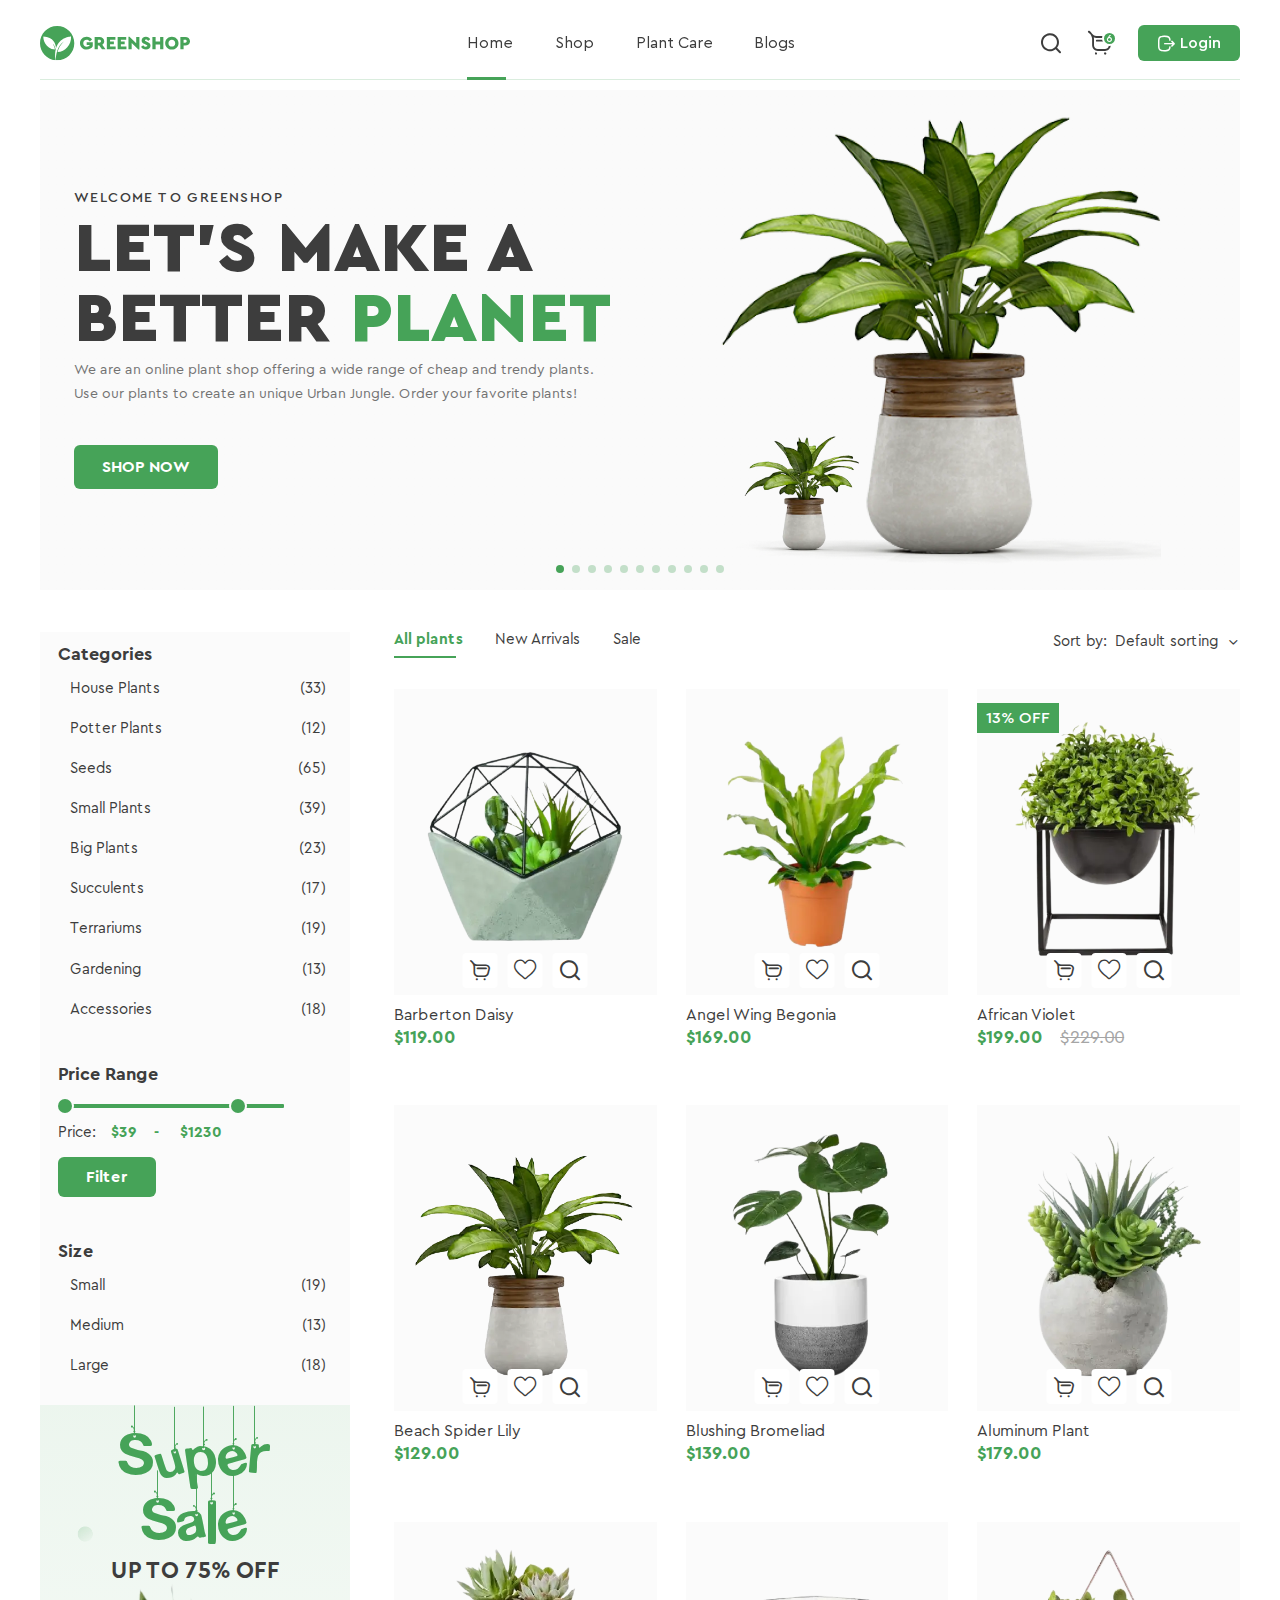
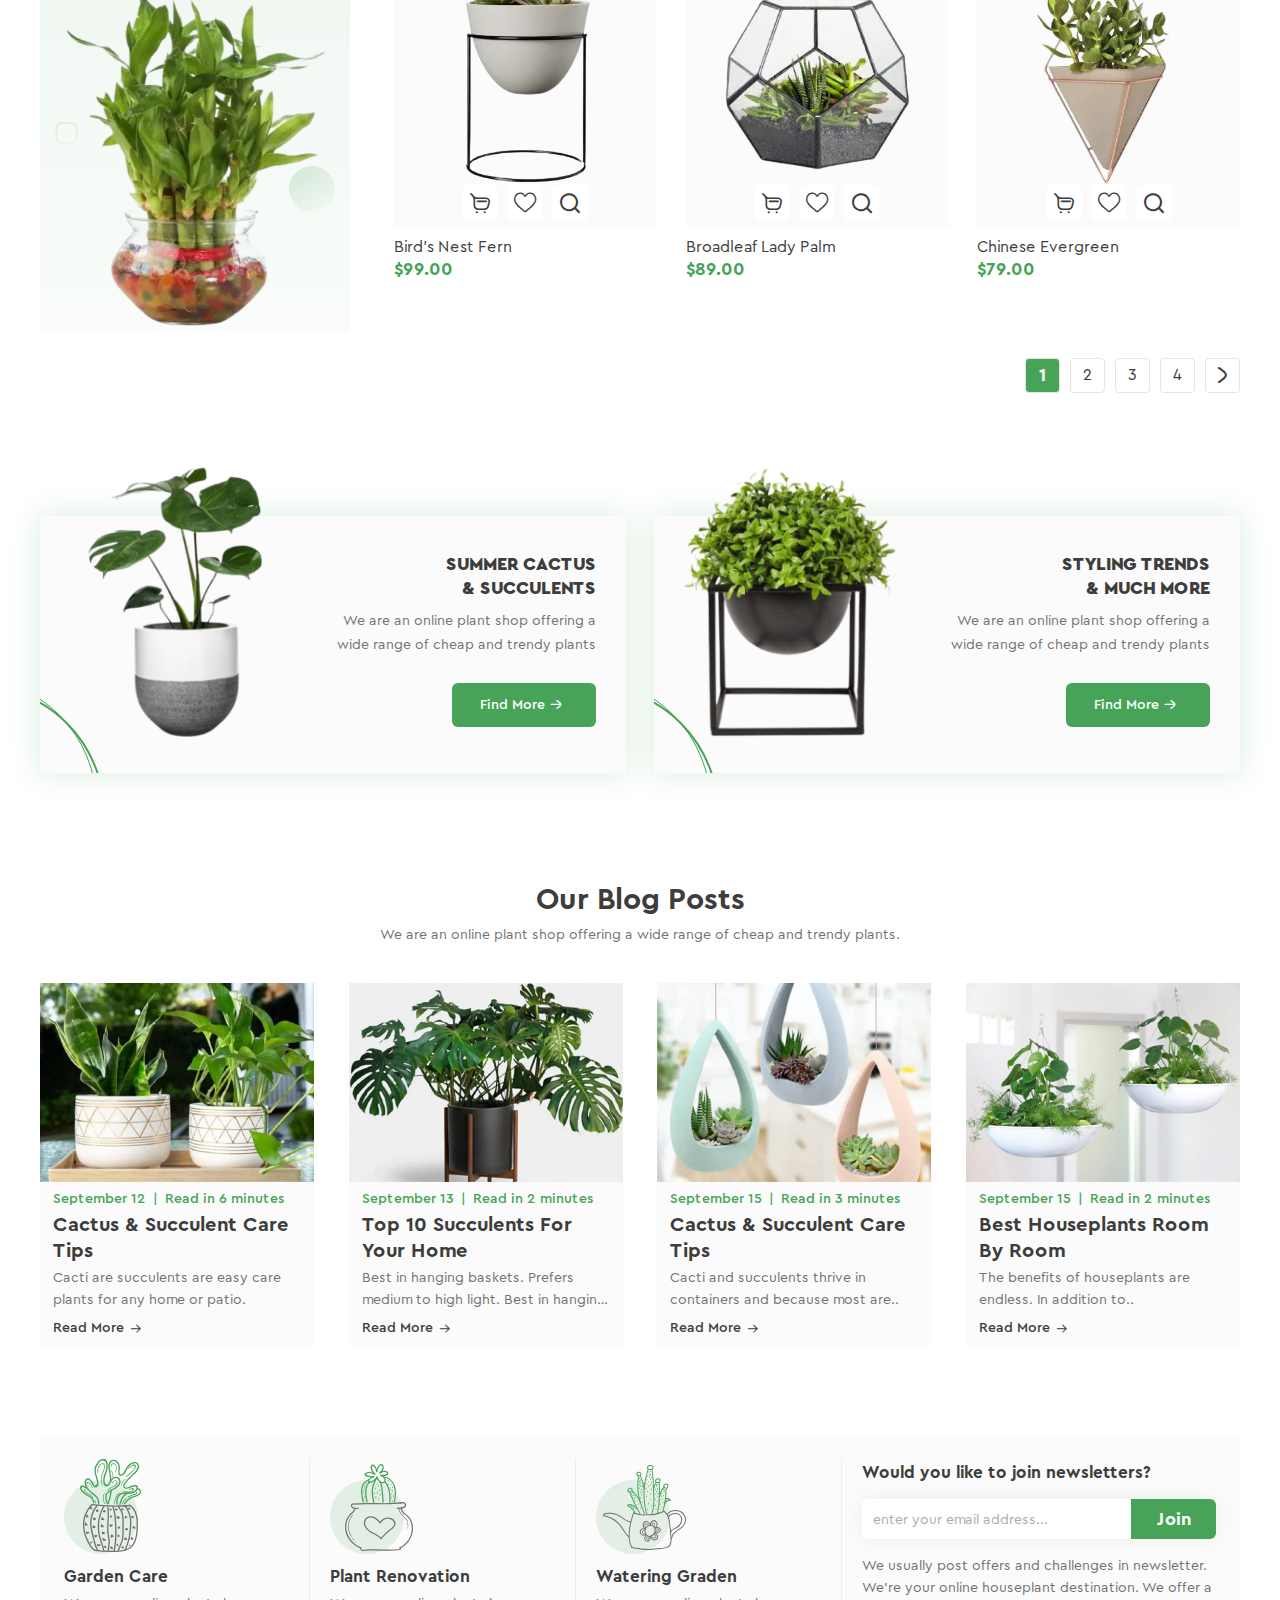
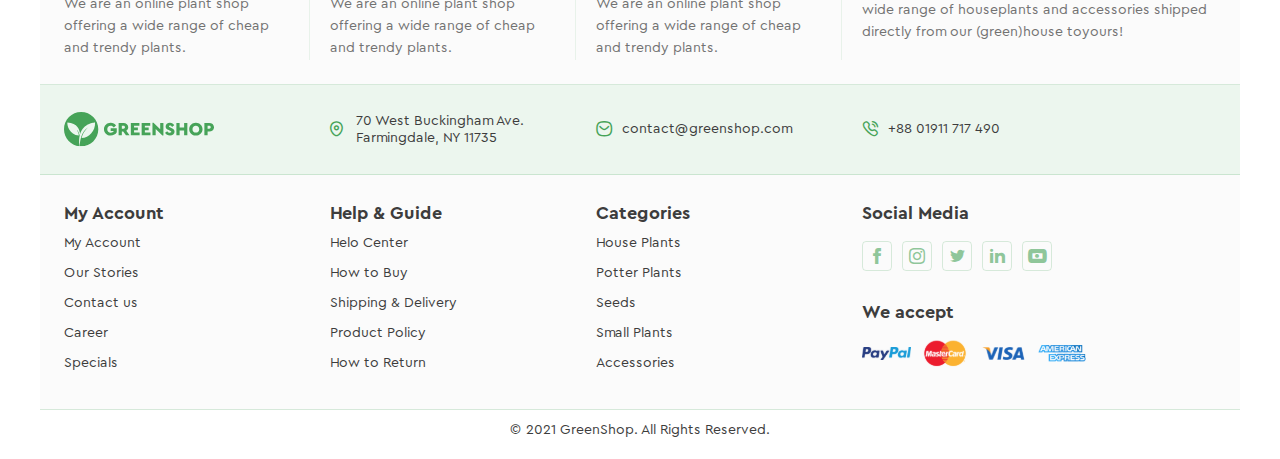
==== commit 7e5472f8: "333" ====
--- a/page-home.html
+++ b/page-home.html
@@ -6,7 +6,7 @@
 	<meta charset="UTF-8">
 	<meta name="format-detection" content="telephone=no">
 	<!-- <style>body{opacity: 0;}</style> -->
-	<link rel="stylesheet" href="css/style.min.css?_v=20220610120031">
+	<link rel="stylesheet" href="css/style.min.css?_v=20220610124132">
 	<link rel="shortcut icon" href="favicon.ico">
 	<!-- <meta name="robots" content="noindex, nofollow"> -->
 	<meta name="viewport" content="width=device-width, initial-scale=1.0">
@@ -336,7 +336,7 @@
 												<label for="c_29" class="checkbox-heart__label"><span class="checkbox-heart__text">Текст</span></label>
 											</div>
 										</div>
-										<figure lg-background-color="rgba(255, 255, 255, 0.853)" src="img/product-cards/product-card-image-01-big.png" class="product-card__search _icon-search"></figure>
+										<figure lg-background-color="rgba(255, 255, 255, 0.853)" data-src="img/product-cards/product-card-image-01-big.png" class="product-card__search _icon-search"></figure>
 									</div>
 									<div class="product-card__discount-label"></div>
 								</div>
@@ -359,7 +359,7 @@
 												<label for="c_30" class="checkbox-heart__label"><span class="checkbox-heart__text">Текст</span></label>
 											</div>
 										</div>
-										<figure lg-background-color="rgba(255, 255, 255, 0.853)" src="img/product-cards/product-card-image-02-big.png" class="product-card__search _icon-search"></figure>
+										<figure lg-background-color="rgba(255, 255, 255, 0.853)" data-src="img/product-cards/product-card-image-02-big.png" class="product-card__search _icon-search"></figure>
 									</div>
 									<div class="product-card__discount-label"></div>
 								</div>
@@ -382,7 +382,7 @@
 												<label for="c_32" class="checkbox-heart__label"><span class="checkbox-heart__text">Текст</span></label>
 											</div>
 										</div>
-										<figure lg-background-color="rgba(255, 255, 255, 0.853)" src="img/product-cards/product-card-image-03-big.png" class="product-card__search _icon-search"></figure>
+										<figure lg-background-color="rgba(255, 255, 255, 0.853)" data-src="img/product-cards/product-card-image-03-big.png" class="product-card__search _icon-search"></figure>
 									</div>
 									<div class="product-card__discount-label"><span class="product-card__discount-value">13% OFF</span></div>
 								</div>
@@ -405,7 +405,7 @@
 												<label for="c_33" class="checkbox-heart__label"><span class="checkbox-heart__text">Текст</span></label>
 											</div>
 										</div>
-										<figure lg-background-color="rgba(255, 255, 255, 0.853)" src="img/product-cards/product-card-image-04-big.png" class="product-card__search _icon-search"></figure>
+										<figure lg-background-color="rgba(255, 255, 255, 0.853)" data-src="img/product-cards/product-card-image-04-big.png" class="product-card__search _icon-search"></figure>
 									</div>
 									<div class="product-card__discount-label"></div>
 								</div>
@@ -428,7 +428,7 @@
 												<label for="c_34" class="checkbox-heart__label"><span class="checkbox-heart__text">Текст</span></label>
 											</div>
 										</div>
-										<figure lg-background-color="rgba(255, 255, 255, 0.853)" src="img/product-cards/product-card-image-05-big.png" class="product-card__search _icon-search"></figure>
+										<figure lg-background-color="rgba(255, 255, 255, 0.853)" data-src="img/product-cards/product-card-image-05-big.png" class="product-card__search _icon-search"></figure>
 									</div>
 									<div class="product-card__discount-label"></div>
 								</div>
@@ -451,7 +451,7 @@
 												<label for="c_35" class="checkbox-heart__label"><span class="checkbox-heart__text">Текст</span></label>
 											</div>
 										</div>
-										<figure lg-background-color="rgba(255, 255, 255, 0.853)" src="img/product-cards/product-card-image-06-big.png" class="product-card__search _icon-search"></figure>
+										<figure lg-background-color="rgba(255, 255, 255, 0.853)" data-src="img/product-cards/product-card-image-06-big.png" class="product-card__search _icon-search"></figure>
 									</div>
 									<div class="product-card__discount-label"></div>
 								</div>
@@ -474,7 +474,7 @@
 												<label for="c_36" class="checkbox-heart__label"><span class="checkbox-heart__text">Текст</span></label>
 											</div>
 										</div>
-										<figure lg-background-color="rgba(255, 255, 255, 0.853)" src="img/product-cards/product-card-image-07-big.png" class="product-card__search _icon-search"></figure>
+										<figure lg-background-color="rgba(255, 255, 255, 0.853)" data-src="img/product-cards/product-card-image-07-big.png" class="product-card__search _icon-search"></figure>
 									</div>
 									<div class="product-card__discount-label"></div>
 								</div>
@@ -497,7 +497,7 @@
 												<label for="c_37" class="checkbox-heart__label"><span class="checkbox-heart__text">Текст</span></label>
 											</div>
 										</div>
-										<figure lg-background-color="rgba(255, 255, 255, 0.853)" src="img/product-cards/product-card-image-08-big.png" class="product-card__search _icon-search"></figure>
+										<figure lg-background-color="rgba(255, 255, 255, 0.853)" data-src="img/product-cards/product-card-image-08-big.png" class="product-card__search _icon-search"></figure>
 									</div>
 									<div class="product-card__discount-label"></div>
 								</div>
@@ -520,7 +520,7 @@
 												<label for="c_38" class="checkbox-heart__label"><span class="checkbox-heart__text">Текст</span></label>
 											</div>
 										</div>
-										<figure lg-background-color="rgba(255, 255, 255, 0.853)" src="img/product-cards/product-card-image-09-big.png" class="product-card__search _icon-search"></figure>
+										<figure lg-background-color="rgba(255, 255, 255, 0.853)" data-src="img/product-cards/product-card-image-09-big.png" class="product-card__search _icon-search"></figure>
 									</div>
 									<div class="product-card__discount-label"></div>
 								</div>
@@ -998,8 +998,8 @@
 			</div>
 		</div>
 	</div>
-	<script src="js/app.min.js?_v=20220610120031"></script>
-	<script type="text/javascript" src="https://ajax.googleapis.com/ajax/libs/jquery/1.9.1/jquery.min.js?_v=20220610120031"></script>
+	<script src="js/app.min.js?_v=20220610124132"></script>
+	<script type="text/javascript" src="https://ajax.googleapis.com/ajax/libs/jquery/1.9.1/jquery.min.js?_v=20220610124132"></script>
 	<script>
 		$(document).ready(function() {
 			var style = 'easeOutExpo';
--- a/css/style.min.css
+++ b/css/style.min.css
@@ -1 +1 @@
-@charset "UTF-8";@font-face{font-family:CeraPro;font-display:swap;src:url(../fonts/CeraPro-Light.woff2) format("woff2"),url(../fonts/CeraPro-Light.woff) format("woff");font-weight:300;font-style:normal}@font-face{font-family:CeraPro;font-display:swap;src:url(../fonts/CeraPro-Regular.woff2) format("woff2"),url(../fonts/CeraPro-Regular.woff) format("woff");font-weight:400;font-style:normal}@font-face{font-family:CeraPro;font-display:swap;src:url(../fonts/CeraPro-Medium.woff2) format("woff2"),url(../fonts/CeraPro-Medium.woff) format("woff");font-weight:500;font-style:normal}@font-face{font-family:CeraPro;font-display:swap;src:url(../fonts/CeraPro-Bold.woff2) format("woff2"),url(../fonts/CeraPro-Bold.woff) format("woff");font-weight:700;font-style:normal}@font-face{font-family:CeraPro;font-display:swap;src:url(../fonts/CeraPro-Black.woff2) format("woff2"),url(../fonts/CeraPro-Black.woff) format("woff");font-weight:900;font-style:normal}@font-face{font-family:HangedLetters;font-display:swap;src:url(../fonts/HangedLetters.woff2) format("woff2"),url(../fonts/HangedLetters.woff) format("woff");font-weight:400;font-style:normal}@font-face{font-family:CeraPro;font-display:swap;src:url(../fonts/CeraPro-Black.woff2) format("woff2"),url(../fonts/CeraPro-Black.woff) format("woff");font-weight:900;font-style:normal}@font-face{font-family:CeraPro;font-display:swap;src:url(../fonts/CeraPro-Bold.woff2) format("woff2"),url(../fonts/CeraPro-Bold.woff) format("woff");font-weight:700;font-style:normal}@font-face{font-family:CeraPro;font-display:swap;src:url(../fonts/CeraPro-Medium.woff2) format("woff2"),url(../fonts/CeraPro-Medium.woff) format("woff");font-weight:500;font-style:normal}@font-face{font-family:CeraPro;font-display:swap;src:url(../fonts/CeraPro-Light.woff2) format("woff2"),url(../fonts/CeraPro-Light.woff) format("woff");font-weight:300;font-style:normal}@font-face{font-family:CeraPro;font-display:swap;src:url(../fonts/CeraPro-Regular.woff2) format("woff2"),url(../fonts/CeraPro-Regular.woff) format("woff");font-weight:400;font-style:normal}@font-face{font-family:icons;font-display:swap;src:url(../fonts/icons.woff2) format("woff2"),url(../fonts/icons.woff) format("woff");font-weight:400;font-style:normal}@font-face{font-family:HangedLetters;font-display:swap;src:url(../fonts/HangedLetters.woff2) format("woff2"),url(../fonts/HangedLetters.woff) format("woff");font-weight:400;font-style:normal}.billing-form__country-select .select__value:after,.billing-form__phone-code-select .select__value:after,.billing-form__state-select .select__value:after,.checkbox-heart__input:checked+.checkbox-heart__label:before,.checkbox-heart__label:before,.sorting__sort-select .select__value:after,[class*=_icon-]:before{font-family:icons;font-style:normal;font-weight:400;font-variant:normal;text-transform:none;line-height:1;-webkit-font-smoothing:antialiased;-moz-osx-font-smoothing:grayscale}[class*=_icon-]:before{display:block}._icon-basket:before{content:"\e902"}._icon-hide:before{content:"\e91c"}._icon-show:before{content:"\e924"}._icon-leafs:before{content:"\e923"}._icon-support:before{content:"\e91e"}._icon-google:before{content:"\e90e"}._icon-arrow-right-1:before{content:"\e900"}._icon-arrow-right-2:before{content:"\e901"}._icon-cart:before{content:"\e903"}._icon-chevron-down:before{content:"\e904"}._icon-chevron-left:before{content:"\e905"}._icon-chevron-right:before{content:"\e906"}._icon-close:before{content:"\e907"}._icon-downloads:before{content:"\e908"}._icon-empty-heart:before{content:"\e909"}._icon-facebook:before{content:"\e90a"}._icon-full-cart:before{content:"\e90b"}._icon-full-heart:before{content:"\e90c"}._icon-full-user:before{content:"\e90d"}._icon-header-login:before{content:"\e90f"}._icon-home:before{content:"\e910"}._icon-instagram:before{content:"\e911"}._icon-linkedin:before{content:"\e912"}._icon-location:before{content:"\e913"}._icon-mail:before{content:"\e914"}._icon-mail-2:before{content:"\e915"}._icon-mobile-burger:before{content:"\e916"}._icon-mobile-menu:before{content:"\e917"}._icon-phone:before{content:"\e918"}._icon-photo:before{content:"\e919"}._icon-reports:before{content:"\e91a"}._icon-search:before{content:"\e91b"}._icon-star-full:before{content:"\e91d"}._icon-twitter:before{content:"\e91f"}._icon-union:before{content:"\e920"}._icon-user-account:before{content:"\e921"}._icon-wallet:before{content:"\e922"}*{padding:0;margin:0;border:0}*,:after,:before{-webkit-box-sizing:border-box;box-sizing:border-box}:active,:focus{outline:0}body,html{height:100%;min-width:320px}body{color:#3d3d3d;line-height:1;font-family:CeraPro;font-size:1rem;-ms-text-size-adjust:100%;-moz-text-size-adjust:100%;-webkit-text-size-adjust:100%;-webkit-font-smoothing:antialiased;-moz-osx-font-smoothing:grayscale}button,input,textarea{font-family:CeraPro;font-size:inherit}button{cursor:pointer;color:inherit;background-color:inherit}a{color:inherit}a:link,a:visited{text-decoration:none}a:hover{text-decoration:none}ul li{list-style:none}img{vertical-align:top}h1,h2,h3,h4,h5,h6{font-weight:inherit;font-size:inherit}.wrapper{min-height:100%;display:-webkit-box;display:-ms-flexbox;display:flex;-webkit-box-orient:vertical;-webkit-box-direction:normal;-ms-flex-direction:column;flex-direction:column;overflow:hidden}.wrapper>main{-webkit-box-flex:1;-ms-flex:1 1 auto;flex:1 1 auto}.wrapper>*{min-width:0}[class*=__container]{max-width:75rem;-webkit-box-sizing:content-box;box-sizing:content-box;margin:0 auto;padding:0 .9375rem}.checkbox-heart{position:relative}.checkbox-heart:not(:last-child){margin-bottom:.3125em}.checkbox-heart__input{position:absolute;width:0;height:0;opacity:0}.checkbox-heart__input:checked+.checkbox-heart__label:before{content:"\e90c";color:#46a358;font-size:1.25rem}.checkbox-heart__label{cursor:pointer;display:-webkit-inline-box;display:-ms-inline-flexbox;display:inline-flex;-webkit-box-align:center;-ms-flex-align:center;align-items:center;position:relative;gap:10px}.checkbox-heart__label:before{content:"\e909";font-size:1.25rem}.checkbox-heart__text{display:none}.categories-filter{position:relative}.categories-filter:not(:last-child){margin-bottom:.3125em}.categories-filter__input{position:absolute;width:0;height:0;opacity:0}.categories-filter__input:focus+.categories-filter__label:before{-webkit-box-shadow:0 0 5px #000;box-shadow:0 0 5px #000}.categories-filter__input:checked+.categories-filter__label:before{background:#000}.categories-filter__label{cursor:pointer;position:relative;gap:10px;width:100%}.categories-filter__label:before{display:none;content:"";-ms-flex-item-align:start;align-self:flex-start;-webkit-box-flex:0;-ms-flex:0 0 20px;flex:0 0 20px;width:20px;height:20px;border:1px solid #a7a9ac}.categories-filter__text{display:-webkit-box;display:-ms-flexbox;display:flex;-webkit-box-pack:justify;-ms-flex-pack:justify;justify-content:space-between}._check-on .categories-filter__text{font-weight:700;color:#46a358}.size-checkbox{position:relative;display:-webkit-box;display:-ms-flexbox;display:flex;gap:.625rem}.size-checkbox:not(:last-child):not(:last-child){margin-bottom:1.4375rem}.size-checkbox__input{position:absolute;width:0;height:0;opacity:0;-webkit-transition:all .3s ease 0s;-o-transition:all .3s ease 0s;transition:all .3s ease 0s}.size-checkbox__input:hover+.size-checkbox__label:before{-webkit-box-shadow:0 0 .3125rem 0 #46a358;box-shadow:0 0 .3125rem 0 #46a358}.size-checkbox__input:checked+.size-checkbox__label:before{border:.0625rem solid #46a358;color:#46a358}.size-checkbox__input:checked+.size-checkbox__label{color:#46a358;font-weight:700}.size-checkbox__label{-webkit-transition:all .3s ease 0s;-o-transition:all .3s ease 0s;transition:all .3s ease 0s;cursor:pointer;display:-webkit-inline-box;display:-ms-inline-flexbox;display:inline-flex;-webkit-box-align:center;-ms-flex-align:center;align-items:center;position:relative;gap:10px;color:#727272;font-weight:500}.size-checkbox__label:before{-webkit-transition:all .3s ease 0s;-o-transition:all .3s ease 0s;transition:all .3s ease 0s;content:"";-ms-flex-item-align:start;align-self:flex-start;-webkit-box-flex:0;-ms-flex:0 0 1.75rem;flex:0 0 1.75rem;width:1.75rem;height:1.75rem;border-radius:50%;border:.0625rem solid #eaeaea}.size-checkbox__text{position:absolute;top:50%;left:50%;-webkit-transform:translate(-50%,-50%);-ms-transform:translate(-50%,-50%);transform:translate(-50%,-50%);color:inherit;font-weight:inherit;font-size:.875rem;text-align:center}.checkbox{position:relative}.checkbox:not(:last-child){margin-bottom:.3125em}.checkbox__input{position:absolute;width:0;height:0;opacity:0}.checkbox__input:focus+.checkbox__label:before{-webkit-box-shadow:0 0 .3125rem #46a358;box-shadow:0 0 .3125rem #46a358;-webkit-box-shadow:0 0 .3125rem 0 #46a358;box-shadow:0 0 .3125rem 0 #46a358}.checkbox__input:checked+.checkbox__label:after{display:block;-webkit-box-shadow:0 0 .3125rem 0 #46a358;box-shadow:0 0 .3125rem 0 #46a358}.checkbox__label{cursor:pointer;display:-webkit-inline-box;display:-ms-inline-flexbox;display:inline-flex;-webkit-box-align:center;-ms-flex-align:center;align-items:center;position:relative;gap:.625rem}.checkbox__label:before{content:"";-ms-flex-item-align:start;align-self:flex-start;-webkit-box-flex:0;-ms-flex:0 0 1.0625rem;flex:0 0 1.0625rem;width:1.0625rem;height:1.0625rem;border:.125rem solid #46a358;border-radius:50%}.checkbox__label:after{display:none;content:"";position:absolute;top:.25rem;left:.25rem;-ms-flex-item-align:start;align-self:flex-start;-webkit-box-flex:0;-ms-flex:0 0 .5625rem;flex:0 0 .5625rem;width:.5625rem;height:.5625rem;background:#46a358;border-radius:50%}.payment-checkbox{position:relative}.payment-checkbox__input{position:absolute;width:0;height:0;opacity:0}.payment-checkbox__input:focus+.payment-checkbox__label:before{position:absolute;top:0;left:0;border:.0625rem solid #46a358;border-radius:.1875rem;padding-left:.6875rem;width:100%;height:100%}.payment-checkbox__input:checked+.payment-checkbox__label:after{display:block}.payment-checkbox__label{padding-left:.6875rem;width:100%;cursor:pointer;display:-webkit-inline-box;display:-ms-inline-flexbox;display:inline-flex;-webkit-box-align:center;-ms-flex-align:center;align-items:center;position:relative;gap:.625rem;min-height:2.8125rem}.payment-checkbox__label:before{position:absolute;content:"";-ms-flex-item-align:center;-ms-grid-row-align:center;align-self:center;-webkit-box-flex:0;-ms-flex:0 0 1rem;flex:0 0 1rem;width:1rem;height:1rem;border:.125rem solid #46a358;border-radius:50%}.payment-checkbox__label:after{display:none;content:"";position:absolute;top:50%;left:.875rem;-webkit-transform:translate(0,-50%);-ms-transform:translate(0,-50%);transform:translate(0,-50%);-ms-flex-item-align:start;align-self:flex-start;-webkit-box-flex:0;-ms-flex:0 0 .625rem;flex:0 0 .625rem;width:.625rem;height:.625rem;background:#46a358;border-radius:50%}.payment-checkbox__text{position:relative;padding-left:2.3125rem;display:-webkit-inline-box;display:-ms-inline-flexbox;display:inline-flex;-webkit-box-align:center;-ms-flex-align:center;align-items:center}.payment-checkbox__text::before{position:absolute;left:0;content:"";-ms-flex-item-align:center;-ms-grid-row-align:center;align-self:center;-webkit-box-flex:0;-ms-flex:0 0 1rem;flex:0 0 1rem;width:1rem;height:1rem;border:.125rem solid #46a358;border-radius:50%}.product-content__product-quanitiy .quantity{display:-webkit-box;display:-ms-flexbox;display:flex}.product-content__product-quanitiy .quantity__button{display:-webkit-box;display:-ms-flexbox;display:flex;-webkit-box-align:center;-ms-flex-align:center;align-items:center;-webkit-box-pack:center;-ms-flex-pack:center;justify-content:center;cursor:pointer;font-size:1.75rem;line-height:1;color:#fff;width:2.375rem;height:2.375rem;-webkit-box-flex:0;-ms-flex:0 0 2.375rem;flex:0 0 2.375rem;border-radius:50%;background:-o-linear-gradient(312.95deg,rgba(70,163,88,.45) -24.6%,#46a358 100%);background:linear-gradient(137.05deg,rgba(70,163,88,.45) -24.6%,#46a358 100%);-webkit-box-shadow:0 .625rem 1.25rem rgba(70,163,88,.3);box-shadow:0 .625rem 1.25rem rgba(70,163,88,.3);-webkit-transition:all .3s ease 0s;-o-transition:all .3s ease 0s;transition:all .3s ease 0s}.product-content__product-quanitiy .quantity__button_plus{width:2.375rem;height:2.375rem;-webkit-box-flex:0;-ms-flex:0 0 2.375rem;flex:0 0 2.375rem;border-radius:50%;background:-o-linear-gradient(312.95deg,rgba(70,163,88,.45) -24.6%,#46a358 100%);background:linear-gradient(137.05deg,rgba(70,163,88,.45) -24.6%,#46a358 100%);-webkit-box-shadow:0 .625rem 1.25rem rgba(70,163,88,.3);box-shadow:0 .625rem 1.25rem rgba(70,163,88,.3)}.product-content__product-quanitiy .quantity__button_minus{position:relative}.product-content__product-quanitiy .quantity__button_minus::before{content:"";position:absolute;left:50%;top:50%;-webkit-transform:translate(-50%,-50%);-ms-transform:translate(-50%,-50%);transform:translate(-50%,-50%);height:.125rem;width:.75rem;background-color:#fff}.product-content__product-quanitiy .quantity__input{-webkit-box-flex:0;-ms-flex:0 1 3.3125rem;flex:0 1 3.3125rem}.product-content__product-quanitiy .quantity__input input{padding:0 .3125rem;background-color:transparent;font-size:1.25rem;height:100%;color:#3d3d3d;width:100%;text-align:center}.item-product__product-quanitiy .quantity{display:-webkit-box;display:-ms-flexbox;display:flex}.item-product__product-quanitiy .quantity__button{display:-webkit-box;display:-ms-flexbox;display:flex;-webkit-box-align:center;-ms-flex-align:center;align-items:center;-webkit-box-pack:center;-ms-flex-pack:center;justify-content:center;cursor:pointer;font-size:1.75rem;line-height:1;color:#fff;width:1.625rem;height:1.625rem;-webkit-box-flex:0;-ms-flex:0 0 1.625rem;flex:0 0 1.625rem;border-radius:50%;background:-o-linear-gradient(312.95deg,rgba(70,163,88,.45) -24.6%,#46a358 100%);background:linear-gradient(137.05deg,rgba(70,163,88,.45) -24.6%,#46a358 100%);-webkit-box-shadow:0 .625rem 1.25rem rgba(70,163,88,.3);box-shadow:0 .625rem 1.25rem rgba(70,163,88,.3);-webkit-transition:all .3s ease 0s;-o-transition:all .3s ease 0s;transition:all .3s ease 0s}.item-product__product-quanitiy .quantity__button_plus{width:1.625rem;height:1.625rem;-webkit-box-flex:0;-ms-flex:0 0 1.625rem;flex:0 0 1.625rem;border-radius:50%;background:-o-linear-gradient(312.95deg,rgba(70,163,88,.45) -24.6%,#46a358 100%);background:linear-gradient(137.05deg,rgba(70,163,88,.45) -24.6%,#46a358 100%);font-size:1.25rem;padding-bottom:.125rem}.item-product__product-quanitiy .quantity__button_minus{position:relative}.item-product__product-quanitiy .quantity__button_minus::before{content:"";position:absolute;left:50%;top:50%;-webkit-transform:translate(-50%,-50%);-ms-transform:translate(-50%,-50%);transform:translate(-50%,-50%);height:.125rem;width:.4375rem;background-color:#fff}.item-product__product-quanitiy .quantity__input{-webkit-box-flex:0;-ms-flex:0 1 2.3125rem;flex:0 1 2.3125rem}.item-product__product-quanitiy .quantity__input input{padding:0 .3125rem;background-color:transparent;font-size:1.25rem;height:100%;color:#3d3d3d;width:100%;text-align:center}body::after{content:"";background-color:rgba(0,0,0,.5);position:fixed;width:100%;height:100%;top:0;left:0;opacity:0;-webkit-transition:opacity .8s ease 0s;-o-transition:opacity .8s ease 0s;transition:opacity .8s ease 0s;pointer-events:none;z-index:149}.popup-show body::after{opacity:1}.login-popup .popup-show body::after{opacity:1}.login-popup .popup{position:fixed;top:0;left:0;bottom:0;right:0;padding:30px 10px;-webkit-transition:visibility .8s ease 0s;-o-transition:visibility .8s ease 0s;transition:visibility .8s ease 0s;visibility:hidden;pointer-events:none}.login-popup .popup__close{position:absolute;right:.8125rem;top:.8125rem;width:1.125rem;height:1.125rem;color:#46a358;-webkit-transition:all .3s ease 0s;-o-transition:all .3s ease 0s;transition:all .3s ease 0s}.login-popup .popup_show{z-index:150;visibility:visible;overflow:auto;pointer-events:auto}.login-popup .popup_show .popup__content{visibility:visible;-webkit-transform:scale(1);-ms-transform:scale(1);transform:scale(1)}.login-popup .popup__wrapper{display:-webkit-box;display:-ms-flexbox;display:flex;-webkit-box-orient:vertical;-webkit-box-direction:normal;-ms-flex-direction:column;flex-direction:column;-webkit-box-align:center;-ms-flex-align:center;align-items:center;min-height:100%;-webkit-box-flex:1;-ms-flex:1 1 auto;flex:1 1 auto;width:100%;display:flex;-webkit-box-pack:center;-ms-flex-pack:center;justify-content:center;align-items:center}.login-popup .popup__content{position:relative;visibility:hidden;-webkit-transform:scale(0);-ms-transform:scale(0);transform:scale(0);-webkit-transition:-webkit-transform .3s ease 0s;transition:-webkit-transform .3s ease 0s;-o-transition:transform .3s ease 0s;transition:transform .3s ease 0s;transition:transform .3s ease 0s,-webkit-transform .3s ease 0s;background-color:#fff;padding:3.125rem 6.25rem;width:100%;max-width:31.25rem;border-bottom:.625rem solid #46a358}.lock .login-popup .popup__content{visibility:visible}.tabs-login-register__navigation{text-align:center}.tabs-login-register__navigation:not(:last-child){margin-bottom:3.3125rem}.tabs-login-register__title{font-weight:500;font-size:1.25rem;line-height:80%;display:inline-block}.tabs-login-register__title:not(:last-child){position:relative;padding-right:1.375rem}.tabs-login-register__title:not(:last-child)::after{content:"";position:absolute;height:100%;width:.0625rem;right:.4375rem;bottom:0;background-color:#3d3d3d}.tabs-login-register__title._tab-active{color:#46a358}.tabs-login-register__form:not(:last-child){margin-bottom:2.5rem}.tabs-login-register__label{font-size:.8125rem;line-height:123%}.tabs-login-register__label:not(:last-child){margin-bottom:.875rem}.tabs-login-register__line{position:relative}.tabs-login-register__line:not(:last-child){margin-bottom:1rem}.tabs-login-register__line .form__error{font-size:.875rem;position:absolute;bottom:0;left:0;color:red;-webkit-transform:translate(0,1.875rem);-ms-transform:translate(0,1.875rem);transform:translate(0,1.875rem)}.tabs-login-register__line_register:not(:last-child){margin-bottom:2.5rem}.tabs-login-register__user-password-box{position:relative}.tabs-login-register__user-password{width:100%;line-height:1;letter-spacing:.125rem;background-color:transparent}.tabs-login-register__user-password::-webkit-input-placeholder{line-height:100%;font-size:.875rem;line-height:114%;color:#a5a5a5;letter-spacing:normal}.tabs-login-register__user-password::-moz-placeholder{line-height:100%;font-size:.875rem;line-height:114%;color:#a5a5a5;letter-spacing:normal}.tabs-login-register__user-password:-ms-input-placeholder{line-height:100%;font-size:.875rem;line-height:114%;color:#a5a5a5;letter-spacing:normal}.tabs-login-register__user-password::-ms-input-placeholder{line-height:100%;font-size:.875rem;line-height:114%;color:#a5a5a5;letter-spacing:normal}.tabs-login-register__user-password::placeholder{line-height:100%;font-size:.875rem;line-height:114%;color:#a5a5a5;letter-spacing:normal}.tabs-login-register__forgot-pass{display:-webkit-box;display:-ms-flexbox;display:flex;-webkit-box-pack:end;-ms-flex-pack:end;justify-content:flex-end;font-size:.875rem;line-height:114%;-webkit-transition:all .3s ease 0s;-o-transition:all .3s ease 0s;transition:all .3s ease 0s;color:#46a358}.tabs-login-register__forgot-pass:not(:last-child){margin-bottom:1.6875rem}.tabs-login-register__alternative-login-register{font-size:.8125rem;line-height:123%;text-align:center;display:-webkit-box;display:-ms-flexbox;display:flex;-webkit-box-pack:justify;-ms-flex-pack:justify;justify-content:space-between;gap:.375rem;-webkit-box-align:center;-ms-flex-align:center;align-items:center}.tabs-login-register__alternative-login-register:not(:last-child){margin-bottom:1.6875rem}.tabs-login-register__alternative-login-register span{-webkit-box-flex:0;-ms-flex:0 1 auto;flex:0 1 auto}.tabs-login-register__alternative-login-register::before{content:"";-webkit-box-flex:1;-ms-flex:1 1 auto;flex:1 1 auto;height:.0625rem;background-color:#eaeaea}.tabs-login-register__alternative-login-register::after{content:"";-webkit-box-flex:1;-ms-flex:1 1 auto;flex:1 1 auto;height:.0625rem;background-color:#eaeaea}.tabs-login-register__show-login{display:block}.tabs-login-register__show-login._viewpass-active{display:none}.tabs-login-register__hide-login{display:none}.tabs-login-register__hide-login._viewpass-active{display:block}.tabs-login-register__show-register{display:block}.tabs-login-register__show-register._viewpass-active{display:none}.tabs-login-register__hide-register{display:none}.tabs-login-register__hide-register._viewpass-active{display:block}.input-login-register{border:.0625rem solid #eaeaea;border-radius:.3125rem;padding:.75rem .875rem;display:-webkit-box;display:-ms-flexbox;display:flex;gap:.625rem;-webkit-box-align:center;-ms-flex-align:center;align-items:center;-webkit-box-pack:justify;-ms-flex-pack:justify;justify-content:space-between;width:100%}.input-login-register._form-focus{border:.0625rem solid #46a358;background-color:rgba(70,163,88,.1)}.input-login-register:not(:last-child){margin-bottom:1rem}.input-login-register::-webkit-input-placeholder{font-size:.875rem;line-height:114%;color:#a5a5a5}.input-login-register::-moz-placeholder{font-size:.875rem;line-height:114%;color:#a5a5a5}.input-login-register:-ms-input-placeholder{font-size:.875rem;line-height:114%;color:#a5a5a5}.input-login-register::-ms-input-placeholder{font-size:.875rem;line-height:114%;color:#a5a5a5}.input-login-register::placeholder{font-size:.875rem;line-height:114%;color:#a5a5a5}.common-button_login-register{width:100%;-webkit-box-pack:center;-ms-flex-pack:center;justify-content:center;text-align:center}.button-login-register{border:.0625rem solid #eaeaea;border-radius:.3125rem;font-weight:500;font-size:.8125rem;line-height:123%;text-align:center;display:-webkit-box;display:-ms-flexbox;display:flex;-webkit-box-pack:center;-ms-flex-pack:center;justify-content:center;gap:.4375rem;-webkit-box-align:center;-ms-flex-align:center;align-items:center;padding:.625rem;-webkit-transition:all .3s ease 0s;-o-transition:all .3s ease 0s;transition:all .3s ease 0s}.button-login-register:not(:last-child){margin-bottom:.9375rem}.button-login-register::before{color:#3b5999;-webkit-box-flex:0;-ms-flex:0 0 1.25rem;flex:0 0 1.25rem;width:.625rem;font-size:1.25rem;display:-webkit-box;display:-ms-flexbox;display:flex;-webkit-box-align:center;-ms-flex-align:center;align-items:center;-webkit-box-pack:center;-ms-flex-pack:center;justify-content:center}.order-popup .popup-show body::after{opacity:1}.order-popup .popup{position:fixed;top:0;left:0;bottom:0;right:0;padding:1.875rem .625rem;-webkit-transition:visibility .8s ease 0s;-o-transition:visibility .8s ease 0s;transition:visibility .8s ease 0s;visibility:hidden;pointer-events:none}.order-popup .popup__close{position:absolute;right:.8125rem;top:.8125rem;width:1.125rem;height:1.125rem;color:#46a358;-webkit-transition:all .3s ease 0s;-o-transition:all .3s ease 0s;transition:all .3s ease 0s;background-color:transparent}.order-popup .popup__text{text-align:center;padding-top:1.75rem;padding-bottom:2.4375rem;padding-left:2.9375rem;padding-right:2.9375rem;font-size:.875rem;line-height:157%;color:#727272}.order-popup .popup_show{z-index:150;visibility:visible;overflow:auto;pointer-events:auto}.order-popup .popup_show .popup__content{visibility:visible;-webkit-transform:scale(1);-ms-transform:scale(1);transform:scale(1)}.order-popup .popup__wrapper{display:-webkit-box;display:-ms-flexbox;display:flex;-webkit-box-orient:vertical;-webkit-box-direction:normal;-ms-flex-direction:column;flex-direction:column;-webkit-box-align:center;-ms-flex-align:center;align-items:center;min-height:100%;-webkit-box-flex:1;-ms-flex:1 1 auto;flex:1 1 auto;width:100%;display:flex;-webkit-box-pack:center;-ms-flex-pack:center;justify-content:center;align-items:center}.order-popup .popup__content{display:-webkit-box;display:-ms-flexbox;display:flex;-webkit-box-orient:vertical;-webkit-box-direction:normal;-ms-flex-direction:column;flex-direction:column;position:relative;visibility:hidden;-webkit-transform:scale(0);-ms-transform:scale(0);transform:scale(0);-webkit-transition:-webkit-transform .3s ease 0s;transition:-webkit-transform .3s ease 0s;-o-transition:transform .3s ease 0s;transition:transform .3s ease 0s;transition:transform .3s ease 0s,-webkit-transform .3s ease 0s;background-color:#fff;padding-bottom:3.5625rem;width:100%;max-width:36.125rem;border-bottom:.625rem solid #46a358}.lock .order-popup .popup__content{visibility:visible}.order-popup .header-popup{position:relative;background:rgba(70,163,88,.06);display:-webkit-box;display:-ms-flexbox;display:flex;-webkit-box-orient:vertical;-webkit-box-direction:normal;-ms-flex-direction:column;flex-direction:column;-webkit-box-align:center;-ms-flex-align:center;align-items:center;gap:1rem;padding-top:1.8125rem;padding-bottom:1rem}.order-popup .header-popup__title{line-height:100%;color:#727272}.order-popup .order-summary-info{border-top:.0625rem solid rgba(70,163,88,.2);border-bottom:.0625rem solid rgba(70,163,88,.2)}.order-popup .order-summary-info:not(:last-child){margin-bottom:1.125rem}.order-popup .order-summary-info__container{padding:.9375rem 2.5rem;display:-ms-grid;display:grid;-ms-grid-columns:(auto)[4];grid-template-columns:repeat(4,auto);-webkit-column-gap:1.375rem;-moz-column-gap:1.375rem;column-gap:1.375rem;row-gap:1.25rem}.order-popup .order-summary-info__item{border-right:.0625rem solid rgba(70,163,88,.2)}.order-popup .order-summary-info__item:not(:last-child){padding-right:1.375rem}.order-popup .popup-order-number__title{font-size:.875rem;line-height:114%;color:#727272}.order-popup .popup-order-number__title:not(:last-child){margin-bottom:.1875rem}.order-popup .popup-order-number__number{font-weight:700;font-size:.875rem;line-height:107%;color:#727272}.order-popup .popup-order-date__title{font-size:.875rem;line-height:114%;color:#727272}.order-popup .popup-order-date__title:not(:last-child){margin-bottom:.1875rem}.order-popup .popup-order-date__date{font-weight:700;font-size:.875rem;line-height:107%;color:#727272}.order-popup .popup-order-total-price__title{font-size:.875rem;line-height:114%;color:#727272}.order-popup .popup-order-total-price__title:not(:last-child){margin-bottom:.1875rem}.order-popup .popup-order-total-price__price{font-weight:700;font-size:.875rem;line-height:107%;color:#727272}.order-popup .popup-order-payment-method__title{font-size:.875rem;line-height:114%;color:#727272}.order-popup .popup-order-payment-method__title:not(:last-child){margin-bottom:.1875rem}.order-popup .popup-order-payment-method__payment-method{font-weight:700;font-size:.875rem;line-height:107%;color:#727272}.order-popup .header-order-checkout{display:-ms-grid;display:grid;-ms-grid-columns:60% 1fr 1fr;grid-template-columns:60% 1fr 1fr;-webkit-column-gap:.625rem;-moz-column-gap:.625rem;column-gap:.625rem;padding-right:.625rem}.order-popup .header-order-checkout__title_qty{-ms-grid-column-align:center;justify-self:center}.order-popup .header-order-checkout__title_subtotal{-ms-grid-column-align:end;justify-self:end}.order-popup .checkout-totals__shipping:not(:last-child){margin-bottom:0}.order-popup .checkout-totals__total-price{padding-top:1.5625rem;padding-bottom:1.3125rem;border-top:none}.order-popup .order-checkout__container{padding:.9375rem 2.5rem}.order-popup .order-checkout__order-payment{border-bottom:.0625rem solid rgba(70,163,88,.2)}.popup__button{-ms-flex-item-align:center;-ms-grid-row-align:center;align-self:center}.sorting__sort-select .select{position:relative}.sorting__sort-select .select__body{position:relative}.sorting__sort-select .select__title{color:inherit;text-align:left;background-color:#fff;cursor:pointer;width:100%;border-radius:.25rem}.sorting__sort-select .select__value{display:-webkit-box;display:-ms-flexbox;display:flex;-webkit-box-align:center;-ms-flex-align:center;align-items:center;padding:0 .125rem 0 .5rem;gap:.3125rem;min-width:8.3125rem}.sorting__sort-select .select__value>*{-webkit-box-flex:1;-ms-flex:1 1 auto;flex:1 1 auto}.sorting__sort-select .select__value:after{content:"\e904";-ms-flex-item-align:stretch;-ms-grid-row-align:stretch;align-self:stretch;-webkit-box-flex:0;-ms-flex:0 0 .625rem;flex:0 0 .625rem;font-size:.375rem;-webkit-transition:all .3s ease 0s;-o-transition:all .3s ease 0s;transition:all .3s ease 0s;display:-webkit-box;display:-ms-flexbox;display:flex;-webkit-box-pack:center;-ms-flex-pack:center;justify-content:center;-webkit-box-align:center;-ms-flex-align:center;align-items:center}._select-open .sorting__sort-select .select__value:after{-webkit-transform:rotate(-180deg);-ms-transform:rotate(-180deg);transform:rotate(-180deg)}.sorting__sort-select .select__value._select-pseudo-label::before{content:attr(data-pseudo-label);opacity:.5}.sorting__sort-select .select__text{-webkit-box-flex:1;-ms-flex:1 1 auto;flex:1 1 auto}.sorting__sort-select .select__input{width:100%;background-color:transparent;height:100%}.sorting__sort-select .select__options{color:#000;position:absolute;top:2rem;border-radius:.25rem;min-width:100%;left:0;background-color:#fff;border:.0625rem solid #d9d9d9;padding:.3125rem 0}.sorting__sort-select .select__scroll{overflow-y:auto;overflow-x:hidden;max-height:12.5rem}.sorting__sort-select .select__option{width:100%;text-align:left;cursor:pointer;padding:.3125rem .9375rem;color:inherit;white-space:nowrap}.sorting__sort-select .select__option._select-selected{background-color:#eee}.sorting__sort-select .select__row{display:-webkit-inline-box;display:-ms-inline-flexbox;display:inline-flex;-webkit-box-align:center;-ms-flex-align:center;align-items:center}.sorting__sort-select .select._select-open{z-index:5}.sorting__sort-select ._sort-select-tag{cursor:pointer}.billing-form__country-select .select{position:relative}.billing-form__country-select .select__body{position:relative}.billing-form__country-select .select__title{color:inherit;text-align:left;background-color:#fff;cursor:pointer;width:100%;border-radius:.25rem}.billing-form__country-select .select__value{display:-webkit-box;display:-ms-flexbox;display:flex;-webkit-box-align:center;-ms-flex-align:center;align-items:center;padding:.875rem;gap:.3125rem;color:#a5a5a5;font-size:.75rem;line-height:107%;height:40px;border:.0625rem solid #eaeaea;border-radius:.1875rem;height:2.5rem}.billing-form__country-select .select__value>*{-webkit-box-flex:1;-ms-flex:1 1 auto;flex:1 1 auto}.billing-form__country-select .select__value:after{content:"\e904";-ms-flex-item-align:stretch;-ms-grid-row-align:stretch;align-self:stretch;-webkit-box-flex:0;-ms-flex:0 0 .625rem;flex:0 0 .625rem;font-size:.375rem;-webkit-transition:all .3s ease 0s;-o-transition:all .3s ease 0s;transition:all .3s ease 0s;display:-webkit-box;display:-ms-flexbox;display:flex;-webkit-box-pack:center;-ms-flex-pack:center;justify-content:center;-webkit-box-align:center;-ms-flex-align:center;align-items:center}._select-open .billing-form__country-select .select__value:after{-webkit-transform:rotate(-180deg);-ms-transform:rotate(-180deg);transform:rotate(-180deg)}.billing-form__country-select .select__value._select-pseudo-label::before{content:attr(data-pseudo-label);opacity:.5}.billing-form__country-select .select__value__content{-webkit-box-flex:1;-ms-flex:1 1 auto;flex:1 1 auto}.billing-form__country-select .select__text{-webkit-box-flex:1;-ms-flex:1 1 auto;flex:1 1 auto}.billing-form__country-select .select__input{width:100%;background-color:transparent;height:100%}.billing-form__country-select .select__options{color:#000;position:absolute;top:2.625rem;border-radius:.25rem;min-width:100%;left:0;background-color:#fff;border:.0625rem solid #d9d9d9;padding:.3125rem 0}.billing-form__country-select .select__scroll{overflow-y:auto;overflow-x:hidden;max-height:12.5rem}.billing-form__country-select .select__option{width:100%;text-align:left;cursor:pointer;padding:.3125rem .9375rem;color:inherit;white-space:nowrap}.billing-form__country-select .select__option._select-selected{background-color:#eee}.billing-form__country-select .select__row{display:-webkit-inline-box;display:-ms-inline-flexbox;display:inline-flex;-webkit-box-align:center;-ms-flex-align:center;align-items:center}.billing-form__country-select .select._select-open{z-index:5}.billing-form__country-select ._sort-select-tag{cursor:pointer}.billing-form__state-select .select{position:relative}.billing-form__state-select .select__body{position:relative}.billing-form__state-select .select__title{color:inherit;text-align:left;background-color:#fff;cursor:pointer;width:100%;border-radius:.25rem}.billing-form__state-select .select__value{display:-webkit-box;display:-ms-flexbox;display:flex;-webkit-box-align:center;-ms-flex-align:center;align-items:center;padding:.875rem;gap:.3125rem;color:#a5a5a5;font-size:.75rem;line-height:107%;height:40px;border:.0625rem solid #eaeaea;border-radius:.1875rem;height:2.5rem}.billing-form__state-select .select__value>*{-webkit-box-flex:1;-ms-flex:1 1 auto;flex:1 1 auto}.billing-form__state-select .select__value:after{content:"\e904";-ms-flex-item-align:stretch;-ms-grid-row-align:stretch;align-self:stretch;-webkit-box-flex:0;-ms-flex:0 0 .625rem;flex:0 0 .625rem;font-size:.375rem;-webkit-transition:all .3s ease 0s;-o-transition:all .3s ease 0s;transition:all .3s ease 0s;display:-webkit-box;display:-ms-flexbox;display:flex;-webkit-box-pack:center;-ms-flex-pack:center;justify-content:center;-webkit-box-align:center;-ms-flex-align:center;align-items:center}._select-open .billing-form__state-select .select__value:after{-webkit-transform:rotate(-180deg);-ms-transform:rotate(-180deg);transform:rotate(-180deg)}.billing-form__state-select .select__value._select-pseudo-label::before{content:attr(data-pseudo-label);opacity:.5}.billing-form__state-select .select__value__content{-webkit-box-flex:1;-ms-flex:1 1 auto;flex:1 1 auto}.billing-form__state-select .select__text{-webkit-box-flex:1;-ms-flex:1 1 auto;flex:1 1 auto}.billing-form__state-select .select__input{width:100%;background-color:transparent;height:100%}.billing-form__state-select .select__options{color:#000;position:absolute;top:2.625rem;border-radius:.25rem;min-width:100%;left:0;background-color:#fff;border:.0625rem solid #d9d9d9;padding:.3125rem 0}.billing-form__state-select .select__scroll{overflow-y:auto;overflow-x:hidden;max-height:12.5rem}.billing-form__state-select .select__option{width:100%;text-align:left;cursor:pointer;padding:.3125rem .9375rem;color:inherit;white-space:nowrap}.billing-form__state-select .select__option._select-selected{background-color:#eee}.billing-form__state-select .select__row{display:-webkit-inline-box;display:-ms-inline-flexbox;display:inline-flex;-webkit-box-align:center;-ms-flex-align:center;align-items:center}.billing-form__state-select .select._select-open{z-index:5}.billing-form__state-select ._sort-select-tag{cursor:pointer}.billing-form__phone-code-select .select{position:relative}.billing-form__phone-code-select .select__body{position:relative}.billing-form__phone-code-select .select__title{color:inherit;text-align:left;background-color:#fff;cursor:pointer;width:100%;border-radius:.25rem}.billing-form__phone-code-select .select__value{display:-webkit-box;display:-ms-flexbox;display:flex;-webkit-box-align:center;-ms-flex-align:center;align-items:center;padding:.875rem;gap:.3125rem;border:.0625rem solid #eaeaea;border-radius:.1875rem;height:2.5rem}.billing-form__phone-code-select .select__value>*{-webkit-box-flex:1;-ms-flex:1 1 auto;flex:1 1 auto}.billing-form__phone-code-select .select__value:after{content:"\e904";-ms-flex-item-align:stretch;-ms-grid-row-align:stretch;align-self:stretch;-webkit-box-flex:0;-ms-flex:0 0 .625rem;flex:0 0 .625rem;font-size:.375rem;-webkit-transition:all .3s ease 0s;-o-transition:all .3s ease 0s;transition:all .3s ease 0s;display:-webkit-box;display:-ms-flexbox;display:flex;-webkit-box-pack:center;-ms-flex-pack:center;justify-content:center;-webkit-box-align:center;-ms-flex-align:center;align-items:center}._select-open .billing-form__phone-code-select .select__value:after{-webkit-transform:rotate(-180deg);-ms-transform:rotate(-180deg);transform:rotate(-180deg)}.billing-form__phone-code-select .select__value._select-pseudo-label::before{content:attr(data-pseudo-label);opacity:.5}.billing-form__phone-code-select .select__value__content{-webkit-box-flex:1;-ms-flex:1 1 auto;flex:1 1 auto}.billing-form__phone-code-select .select__text{-webkit-box-flex:1;-ms-flex:1 1 auto;flex:1 1 auto}.billing-form__phone-code-select .select__input{width:100%;background-color:transparent;height:100%}.billing-form__phone-code-select .select__options{color:#000;position:absolute;top:2.625rem;border-radius:.25rem;min-width:100%;left:0;background-color:#fff;border:.0625rem solid #d9d9d9;padding:.3125rem 0}.billing-form__phone-code-select .select__scroll{overflow-y:auto;overflow-x:hidden;max-height:12.5rem}.billing-form__phone-code-select .select__option{width:100%;text-align:left;cursor:pointer;padding:.3125rem .9375rem;color:inherit;white-space:nowrap}.billing-form__phone-code-select .select__option._select-selected{background-color:#eee}.billing-form__phone-code-select .select__row{display:-webkit-inline-box;display:-ms-inline-flexbox;display:inline-flex;-webkit-box-align:center;-ms-flex-align:center;align-items:center}.billing-form__phone-code-select .select._select-open{z-index:5}.billing-form__phone-code-select ._sort-select-tag{cursor:pointer}@supports (padding-top:clamp(0.3125rem ,-0.0171703297rem + 1.6483516484vw ,1.25rem)){.bredcrump{padding-top:clamp(.3125rem ,-.0171703297rem + 1.6483516484vw ,1.25rem)}}@supports not (padding-top:clamp(0.3125rem ,-0.0171703297rem + 1.6483516484vw ,1.25rem)){.bredcrump{padding-top:calc(.3125rem + .9375 * (100vw - 20rem)/ 56.875)}}@supports (padding-bottom:clamp(0.9375rem ,0.6078296703rem + 1.6483516484vw ,1.875rem)){.bredcrump{padding-bottom:clamp(.9375rem ,.6078296703rem + 1.6483516484vw ,1.875rem)}}@supports not (padding-bottom:clamp(0.9375rem ,0.6078296703rem + 1.6483516484vw ,1.875rem)){.bredcrump{padding-bottom:calc(.9375rem + .9375 * (100vw - 20rem)/ 56.875)}}.bredcrump__body{display:-webkit-box;display:-ms-flexbox;display:flex;-webkit-column-gap:.3125rem;-moz-column-gap:.3125rem;column-gap:.3125rem}.bredcrump__item{display:-webkit-box;display:-ms-flexbox;display:flex;line-height:107%}@supports (font-size:clamp(0.75rem ,0.6840659341rem + 0.3296703297vw ,0.9375rem)){.bredcrump__item{font-size:clamp(.75rem ,.6840659341rem + .3296703297vw ,.9375rem)}}@supports not (font-size:clamp(0.75rem ,0.6840659341rem + 0.3296703297vw ,0.9375rem)){.bredcrump__item{font-size:calc(.75rem + .1875 * (100vw - 20rem)/ 56.875)}}.bredcrump__link{display:-webkit-box;display:-ms-flexbox;display:flex;color:#3d3d3d;-webkit-transition:color .3s ease 0s;-o-transition:color .3s ease 0s;transition:color .3s ease 0s}.bredcrump__link:first-child{font-weight:700}.bredcrump__link:not(:last-child)::after{content:"/";-ms-flex-item-align:center;-ms-grid-row-align:center;align-self:center;margin:0 5px 0 4px;font-weight:400}.pagging{display:-webkit-box;display:-ms-flexbox;display:flex;-webkit-box-align:center;-ms-flex-align:center;align-items:center;-webkit-box-pack:end;-ms-flex-pack:end;justify-content:flex-end;gap:.625rem}.pagging__arrow{display:-webkit-box;display:-ms-flexbox;display:flex;-webkit-box-align:center;-ms-flex-align:center;align-items:center;-webkit-box-pack:center;-ms-flex-pack:center;justify-content:center;border:.0625rem solid #e5e5e5;border-radius:.25rem;width:2.1875rem;height:2.1875rem;-webkit-transition:all .3s ease 0s;-o-transition:all .3s ease 0s;transition:all .3s ease 0s}.pagging__list{display:-webkit-box;display:-ms-flexbox;display:flex;gap:.625rem}.pagging__item{display:-webkit-box;display:-ms-flexbox;display:flex;-webkit-box-align:center;-ms-flex-align:center;align-items:center;-webkit-box-pack:center;-ms-flex-pack:center;justify-content:center;border:.0625rem solid #e5e5e5;border-radius:.25rem;width:2.1875rem;height:2.1875rem;-webkit-transition:all .3s ease 0s;-o-transition:all .3s ease 0s;transition:all .3s ease 0s}.pagging__item._active{font-weight:700;font-size:1.125rem;line-height:89%;color:#fff;background-color:#46a358}[class*=-ibg]{position:relative}[class*=-ibg] img{position:absolute;width:100%;height:100%;top:0;left:0;-o-object-fit:cover;object-fit:cover}[class*=-ibg_contain] img{-o-object-fit:contain;object-fit:contain}.page{padding-top:5.625rem}@supports (margin-bottom:clamp(1.875rem ,0.7321428571rem + 2.380952381vw ,2.875rem)){.page__main{margin-bottom:clamp(1.875rem ,.7321428571rem + 2.380952381vw ,2.875rem)}}@supports not (margin-bottom:clamp(1.875rem ,0.7321428571rem + 2.380952381vw ,2.875rem)){.page__main{margin-bottom:calc(1.875rem + 1 * (100vw - 48rem)/ 42)}}@supports (margin-bottom:clamp(3.125rem ,-3.7321428571rem + 14.2857142857vw ,9.125rem)){.page__main-catalog{margin-bottom:clamp(3.125rem ,-3.7321428571rem + 14.2857142857vw ,9.125rem)}}@supports not (margin-bottom:clamp(3.125rem ,-3.7321428571rem + 14.2857142857vw ,9.125rem)){.page__main-catalog{margin-bottom:calc(3.125rem + 6 * (100vw - 48rem)/ 42)}}@supports (margin-bottom:clamp(3.125rem ,-3.4464285714rem + 13.6904761905vw ,8.875rem)){.page__advertise{margin-bottom:clamp(3.125rem ,-3.4464285714rem + 13.6904761905vw ,8.875rem)}}@supports not (margin-bottom:clamp(3.125rem ,-3.4464285714rem + 13.6904761905vw ,8.875rem)){.page__advertise{margin-bottom:calc(3.125rem + 5.75 * (100vw - 48rem)/ 42)}}@supports (margin-bottom:clamp(3.125rem ,-0.4464285714rem + 7.4404761905vw ,6.25rem)){.page__blogs{margin-bottom:clamp(3.125rem ,-.4464285714rem + 7.4404761905vw ,6.25rem)}}@supports not (margin-bottom:clamp(3.125rem ,-0.4464285714rem + 7.4404761905vw ,6.25rem)){.page__blogs{margin-bottom:calc(3.125rem + 3.125 * (100vw - 48rem)/ 42)}}@supports (margin-bottom:clamp(3.125rem ,-0.0178571429rem + 6.5476190476vw ,5.875rem)){.page__product-view{margin-bottom:clamp(3.125rem ,-.0178571429rem + 6.5476190476vw ,5.875rem)}}@supports not (margin-bottom:clamp(3.125rem ,-0.0178571429rem + 6.5476190476vw ,5.875rem)){.page__product-view{margin-bottom:calc(3.125rem + 2.75 * (100vw - 48rem)/ 42)}}@supports (margin-bottom:clamp(3.75rem ,-1.0357142857rem + 9.9702380952vw ,7.9375rem)){.page__product-main-description{margin-bottom:clamp(3.75rem ,-1.0357142857rem + 9.9702380952vw ,7.9375rem)}}@supports not (margin-bottom:clamp(3.75rem ,-1.0357142857rem + 9.9702380952vw ,7.9375rem)){.page__product-main-description{margin-bottom:calc(3.75rem + 4.1875 * (100vw - 48rem)/ 42)}}@supports (margin-bottom:clamp(3.75rem ,-1.1071428571rem + 10.119047619vw ,8rem)){.page__products-related{margin-bottom:clamp(3.75rem ,-1.1071428571rem + 10.119047619vw ,8rem)}}@supports not (margin-bottom:clamp(3.75rem ,-1.1071428571rem + 10.119047619vw ,8rem)){.page__products-related{margin-bottom:calc(3.75rem + 4.25 * (100vw - 48rem)/ 42)}}@supports (margin-bottom:clamp(3.75rem ,-1.1071428571rem + 10.119047619vw ,8rem)){.page__products-interested{margin-bottom:clamp(3.75rem ,-1.1071428571rem + 10.119047619vw ,8rem)}}@supports not (margin-bottom:clamp(3.75rem ,-1.1071428571rem + 10.119047619vw ,8rem)){.page__products-interested{margin-bottom:calc(3.75rem + 4.25 * (100vw - 48rem)/ 42)}}@supports (margin-top:clamp(0.625rem ,-0.0892857143rem + 1.4880952381vw ,1.25rem)){.page__product-cart{margin-top:clamp(.625rem ,-.0892857143rem + 1.4880952381vw ,1.25rem)}}@supports not (margin-top:clamp(0.625rem ,-0.0892857143rem + 1.4880952381vw ,1.25rem)){.page__product-cart{margin-top:calc(.625rem + .625 * (100vw - 48rem)/ 42)}}@supports (margin-bottom:clamp(3.125rem ,0.4821428571rem + 5.505952381vw ,5.4375rem)){.page__product-cart{margin-bottom:clamp(3.125rem ,.4821428571rem + 5.505952381vw ,5.4375rem)}}@supports not (margin-bottom:clamp(3.125rem ,0.4821428571rem + 5.505952381vw ,5.4375rem)){.page__product-cart{margin-bottom:calc(3.125rem + 2.3125 * (100vw - 48rem)/ 42)}}@supports (margin-top:clamp(0.375rem ,0.375rem + 0vw ,0.375rem)){.page__checkout{margin-top:clamp(.375rem ,.375rem + 0 ,.375rem)}}@supports not (margin-top:clamp(0.375rem ,0.375rem + 0vw ,0.375rem)){.page__checkout{margin-top:calc(.375rem + 0 * (100vw - 48rem)/ 42)}}@supports (margin-bottom:clamp(3.125rem ,-8.3035714286rem + 23.8095238095vw ,13.125rem)){.page__checkout{margin-bottom:clamp(3.125rem ,-8.3035714286rem + 23.8095238095vw ,13.125rem)}}@supports not (margin-bottom:clamp(3.125rem ,-8.3035714286rem + 23.8095238095vw ,13.125rem)){.page__checkout{margin-bottom:calc(3.125rem + 10 * (100vw - 48rem)/ 42)}}.common-button{background-color:#46a358;border-radius:.375rem;color:#fff;font-weight:700;line-height:1.25;padding:.625rem 1.625rem;display:-webkit-inline-box;display:-ms-inline-flexbox;display:inline-flex;-webkit-box-align:center;-ms-flex-align:center;align-items:center;-webkit-box-pack:center;-ms-flex-pack:center;justify-content:center;gap:.3125rem;border:.125rem solid transparent;-webkit-transition:all .3s ease 0s;-o-transition:all .3s ease 0s;transition:all .3s ease 0s}.common-button::before{-webkit-box-flex:0;-ms-flex:0 0 re(18);flex:0 0 re(18);width:1.125rem;height:1.0625rem;font-size:1.0625rem}.common-button_arrow{font-weight:500;font-size:.875rem;line-height:1.4285714286;-webkit-box-orient:horizontal;-webkit-box-direction:reverse;-ms-flex-direction:row-reverse;flex-direction:row-reverse}.common-button_arrow::before{font-size:.625rem;height:.5625rem;-webkit-animation:arrow 1s ease-in-out 0s infinite alternate;animation:arrow 1s ease-in-out 0s infinite alternate}.common-button_filter{padding:.5rem 1.625rem}.common-button_white{-webkit-transition:all .3s ease 0s;-o-transition:all .3s ease 0s;transition:all .3s ease 0s;border:.125rem solid #46a358;background-color:#fff;color:#46a358}.product-card{padding-bottom:.75rem;-webkit-transition:all .8s ease 0s;-o-transition:all .8s ease 0s;transition:all .8s ease 0s}.product-card__picture-part{background-color:#fbfbfb;position:relative}.product-card__picture-part:not(:last-child){margin-bottom:.75rem}.product-card__image-ibg{padding-bottom:116.2790697674%}.product-card__image-ibg img{-webkit-transition:all 1s ease 0s;-o-transition:all 1s ease 0s;transition:all 1s ease 0s}.product-card__actions{-webkit-transition:all .8s ease 0s;-o-transition:all .8s ease 0s;transition:all .8s ease 0s;opacity:0;visibility:hidden;position:absolute;left:50%;bottom:0;-webkit-transform:translate(-50%,-.4375rem);-ms-transform:translate(-50%,-.4375rem);transform:translate(-50%,-.4375rem);display:-webkit-box;display:-ms-flexbox;display:flex;gap:.625rem;-webkit-box-pack:center;-ms-flex-pack:center;justify-content:center;-webkit-transition:all .3s ease 0s;-o-transition:all .3s ease 0s;transition:all .3s ease 0s}.product-card__cart,.product-card__favorite,.product-card__search{display:-webkit-box;display:-ms-flexbox;display:flex;-webkit-box-align:center;-ms-flex-align:center;align-items:center;-webkit-box-pack:center;-ms-flex-pack:center;justify-content:center;width:2.1875rem;height:2.1875rem;background:#fff;border-radius:.25rem;-webkit-transition:all .3s ease 0s;-o-transition:all .3s ease 0s;transition:all .3s ease 0s}.product-card__cart::before,.product-card__favorite::before,.product-card__search::before{-webkit-box-flex:0;-ms-flex:0 0 1.25rem;flex:0 0 1.25rem;width:1.25rem;font-size:1.25rem}.product-card__discount-label{display:block;position:absolute;top:.875rem;left:0;pointer-events:none}.product-card__discount-value{display:inline-block;position:relative;z-index:3;font-weight:500;line-height:100%;color:#fff;padding:.4375rem .5625rem}.product-card__discount-value::before{content:"";position:absolute;width:100%;height:100%;top:0;left:0;background-color:#46a358;z-index:-1}.product-card__title{line-height:100%;display:inline-block}.product-card__title:not(:last-child){margin-bottom:.375rem}.product-card__price{display:-webkit-box;display:-ms-flexbox;display:flex;gap:1.0625rem;font-weight:700;font-size:1.125rem;line-height:89%}.product-card__actual-price{color:#46a358}.product-card__old-price{font-weight:400;color:#a5a5a5;text-decoration:line-through}.header{min-height:4.875rem;position:fixed;top:0;left:0;width:100%;z-index:50;background-color:rgba(255,255,255,.98)}.header._header-scroll{-webkit-box-shadow:0 0 .625rem 0 rgba(70,163,88,.2);box-shadow:0 0 .625rem 0 rgba(70,163,88,.2)}.header__container{display:-ms-grid;display:grid;-ms-grid-columns:1fr auto 1fr;grid-template-columns:1fr auto 1fr;-webkit-box-align:center;-ms-flex-align:center;align-items:center;-webkit-column-gap:.9375rem;-moz-column-gap:.9375rem;column-gap:.9375rem;padding-top:1.5625rem;padding-bottom:1.125rem;border-bottom:.0625rem solid rgba(70,163,88,.2)}._header-scroll .header__container{border-bottom:0 solid rgba(70,163,88,.2)}.header__logo{position:relative;z-index:3;-webkit-box-ordinal-group:2;-ms-flex-order:1;order:1}.header__menu{-webkit-box-ordinal-group:3;-ms-flex-order:2;order:2}.header__actions{-webkit-box-ordinal-group:4;-ms-flex-order:3;order:3;position:relative;z-index:3}.menu__body{position:relative}.menu__list{display:-webkit-box;display:-ms-flexbox;display:flex;-ms-flex-wrap:wrap;flex-wrap:wrap;row-gap:.625rem}@supports ((-moz-column-gap:clamp(0.9375rem ,-1.5625rem + 5.2083333333vw ,3.125rem)) or (column-gap:clamp(0.9375rem ,-1.5625rem + 5.2083333333vw ,3.125rem))){.menu__list{-webkit-column-gap:clamp(.9375rem ,-1.5625rem + 5.2083333333vw ,3.125rem);-moz-column-gap:clamp(.9375rem ,-1.5625rem + 5.2083333333vw ,3.125rem);column-gap:clamp(.9375rem ,-1.5625rem + 5.2083333333vw ,3.125rem)}}@supports not ((-moz-column-gap:clamp(0.9375rem ,-1.5625rem + 5.2083333333vw ,3.125rem)) or (column-gap:clamp(0.9375rem ,-1.5625rem + 5.2083333333vw ,3.125rem))){.menu__list{-webkit-column-gap:calc(.9375rem + 2.1875 * (100vw - 48rem)/ 42);-moz-column-gap:calc(.9375rem + 2.1875 * (100vw - 48rem)/ 42);column-gap:calc(.9375rem + 2.1875 * (100vw - 48rem)/ 42)}}.menu-open .menu__list{color:#fff}.menu__link{white-space:nowrap;padding:.5rem 0;-webkit-transition:all .5s ease 0s;-o-transition:all .5s ease 0s;transition:all .5s ease 0s}#border{height:.1875rem;background-color:#46a358;position:absolute;top:0;-webkit-transform:translate(0,2.625rem);-ms-transform:translate(0,2.625rem);transform:translate(0,2.625rem)}.actions-header{-ms-grid-column-align:end;justify-self:end;display:-webkit-box;display:-ms-flexbox;display:flex;-webkit-box-align:center;-ms-flex-align:center;align-items:center}@supports ((-moz-column-gap:clamp(0.9375rem ,-0.1339285714rem + 2.2321428571vw ,1.875rem)) or (column-gap:clamp(0.9375rem ,-0.1339285714rem + 2.2321428571vw ,1.875rem))){.actions-header{-webkit-column-gap:clamp(.9375rem ,-.1339285714rem + 2.2321428571vw ,1.875rem);-moz-column-gap:clamp(.9375rem ,-.1339285714rem + 2.2321428571vw ,1.875rem);column-gap:clamp(.9375rem ,-.1339285714rem + 2.2321428571vw ,1.875rem)}}@supports not ((-moz-column-gap:clamp(0.9375rem ,-0.1339285714rem + 2.2321428571vw ,1.875rem)) or (column-gap:clamp(0.9375rem ,-0.1339285714rem + 2.2321428571vw ,1.875rem))){.actions-header{-webkit-column-gap:calc(.9375rem + .9375 * (100vw - 48rem)/ 42);-moz-column-gap:calc(.9375rem + .9375 * (100vw - 48rem)/ 42);column-gap:calc(.9375rem + .9375 * (100vw - 48rem)/ 42)}}.actions-header__cart{-webkit-transition:all .3s ease 0s;-o-transition:all .3s ease 0s;transition:all .3s ease 0s;-webkit-box-flex:0;-ms-flex:0 0 1.5rem;flex:0 0 1.5rem;width:1.5rem;height:1.5rem;font-size:1.5rem;position:relative}.actions-header__cart span{position:absolute;top:0;right:-.3125rem;font-weight:500;font-size:.625rem;line-height:1;color:#fff;display:-webkit-box;display:-ms-flexbox;display:flex;-webkit-box-align:center;-ms-flex-align:center;align-items:center;-webkit-box-pack:center;-ms-flex-pack:center;justify-content:center;width:.9375rem;height:.9375rem;border-radius:50%;background-color:#46a358;border:.125rem solid #fff;padding:0 .125rem 0 .125rem}.search-header{position:relative}.search-header::before{content:"";-webkit-transition:all .3s ease 0s;-o-transition:all .3s ease 0s;transition:all .3s ease 0s;position:absolute;right:1.25rem;bottom:0;width:0%;height:.0625rem;background-color:rgba(70,163,88,.2)}.search-header__form{display:-webkit-box;display:-ms-flexbox;display:flex;-webkit-box-align:center;-ms-flex-align:center;align-items:center;gap:.3125rem}.search-header__input{border-bottom:.0625rem solid transparent;background-color:transparent}.search-header__input._form-focus{outline:1px solid transparent;border-bottom:.0625rem solid rgba(70,163,88,.2);background-color:rgba(70,163,88,.05)}.search-header__button::before{-webkit-transition:all .3s ease 0s;-o-transition:all .3s ease 0s;transition:all .3s ease 0s;-webkit-box-flex:0;-ms-flex:0 0 1.25rem;flex:0 0 1.25rem;width:1.25rem;font-size:1.25rem}.login-button{background-color:#46a358;border-radius:.375rem;color:#fff;font-weight:500;line-height:1.25;padding:.375rem 1.0625rem;display:-webkit-box;display:-ms-flexbox;display:flex;-webkit-box-align:center;-ms-flex-align:center;align-items:center;gap:.3125rem;border:.125rem solid transparent;-webkit-transition:all .3s ease 0s;-o-transition:all .3s ease 0s;transition:all .3s ease 0s}.login-button::before{-webkit-box-flex:0;-ms-flex:0 0 re(18);flex:0 0 re(18);width:1.125rem;height:1.0625rem;font-size:1.0625rem}.menu-open .login-button{-webkit-transition:all .3s ease 0s;-o-transition:all .3s ease 0s;transition:all .3s ease 0s;border:.125rem solid #46a358;background-color:#fff;color:#46a358}.icon-menu{display:none}.footer__copyright{font-size:.875rem;line-height:214%;text-align:center;padding-top:.375rem;padding-bottom:.8125rem}.top-footer{padding:1.5rem;background-color:#fbfbfb}.top-footer:not(:last-child){border-bottom:.0625rem solid rgba(70,163,88,.2)}.top-footer__body{display:-ms-grid;display:grid;-webkit-box-align:start;-ms-flex-align:start;align-items:start;-ms-grid-columns:(1fr)[3] minmax(18.75rem,22.125rem);grid-template-columns:repeat(3,1fr) minmax(18.75rem,22.125rem);row-gap:1.875rem;-webkit-column-gap:1.625rem;-moz-column-gap:1.625rem;column-gap:1.625rem}@supports ((-moz-column-gap:clamp(0.5625rem ,-1.7901785714rem + 3.7946428571vw ,1.625rem)) or (column-gap:clamp(0.5625rem ,-1.7901785714rem + 3.7946428571vw ,1.625rem))){.top-footer__body{-webkit-column-gap:clamp(.5625rem ,-1.7901785714rem + 3.7946428571vw ,1.625rem);-moz-column-gap:clamp(.5625rem ,-1.7901785714rem + 3.7946428571vw ,1.625rem);column-gap:clamp(.5625rem ,-1.7901785714rem + 3.7946428571vw ,1.625rem)}}@supports not ((-moz-column-gap:clamp(0.5625rem ,-1.7901785714rem + 3.7946428571vw ,1.625rem)) or (column-gap:clamp(0.5625rem ,-1.7901785714rem + 3.7946428571vw ,1.625rem))){.top-footer__body{-webkit-column-gap:calc(.5625rem + 1.0625 * (100vw - 62rem)/ 28);-moz-column-gap:calc(.5625rem + 1.0625 * (100vw - 62rem)/ 28);column-gap:calc(.5625rem + 1.0625 * (100vw - 62rem)/ 28)}}.top-footer__column:not(:last-child){border-right:.0625rem solid rgba(70,163,88,.1)}@supports (padding-right:clamp(0.75rem ,-2.2946428571rem + 4.9107142857vw ,2.125rem)){.top-footer__column:not(:last-child){padding-right:clamp(.75rem ,-2.2946428571rem + 4.9107142857vw ,2.125rem)}}@supports not (padding-right:clamp(0.75rem ,-2.2946428571rem + 4.9107142857vw ,2.125rem)){.top-footer__column:not(:last-child){padding-right:calc(.75rem + 1.375 * (100vw - 62rem)/ 28)}}.top-footer__column_last{padding-top:.375rem}.top-footer__column_last .item-top-footer__title:not(:last-child){margin-bottom:1.125rem}.item-top-footer{display:-webkit-box;display:-ms-flexbox;display:flex;-webkit-box-orient:vertical;-webkit-box-direction:normal;-ms-flex-direction:column;flex-direction:column;position:relative;min-height:5.9375rem}.item-top-footer__image{-webkit-box-flex:1;-ms-flex:1 1 5.9375rem;flex:1 1 5.9375rem;display:-webkit-box;display:-ms-flexbox;display:flex;-webkit-box-align:end;-ms-flex-align:end;align-items:end}.item-top-footer__image:not(:last-child){margin-bottom:.9375rem}.item-top-footer__title{font-weight:700;font-size:1.0625rem;line-height:94%}.item-top-footer__title:not(:last-child){margin-bottom:.5625rem}.item-top-footer__text{color:#727272;font-size:.875rem;line-height:157%;position:relative;z-index:2}.item-top-footer__form{background:#fff;-webkit-box-shadow:0 0 1.25rem rgba(0,0,0,.06);box-shadow:0 0 1.25rem rgba(0,0,0,.06);border-radius:.375rem;height:2.5rem;position:relative;display:-webkit-box;display:-ms-flexbox;display:flex;-webkit-box-align:center;-ms-flex-align:center;align-items:center;outline:.0625rem solid transparent}.item-top-footer__form:not(:last-child){margin-bottom:1.0625rem}.item-top-footer__form._form-focus{outline:.0625rem solid #46a358}.item-top-footer__input{height:100%;padding:.75rem 6rem .75rem .6875rem;width:100%;border-radius:.375rem}.item-top-footer__input::-webkit-input-placeholder{font-size:.875rem;line-height:114%;color:#acacac}.item-top-footer__input::-moz-placeholder{font-size:.875rem;line-height:114%;color:#acacac}.item-top-footer__input:-ms-input-placeholder{font-size:.875rem;line-height:114%;color:#acacac}.item-top-footer__input::-ms-input-placeholder{font-size:.875rem;line-height:114%;color:#acacac}.item-top-footer__input::placeholder{font-size:.875rem;line-height:114%;color:#acacac}.item-top-footer__button{position:absolute;height:100%;min-width:5.3125rem;top:0;right:0;color:#fff;background-color:#46a358;font-weight:700;font-size:1.125rem;line-height:89%;border-radius:0 .375rem .375rem 0}.item-top-footer .form__error{position:absolute;top:0;left:0;color:red;-webkit-transform:translate(0,-140%);-ms-transform:translate(0,-140%);transform:translate(0,-140%);font-size:.75rem}.middle-footer{background:rgba(70,163,88,.1);min-height:5.5rem;padding:1.6875rem 1.5rem}.middle-footer:not(:last-child){border-bottom:.0625rem solid rgba(70,163,88,.2)}.middle-footer__body{display:-ms-grid;display:grid;-webkit-box-align:center;-ms-flex-align:center;align-items:center;row-gap:.9375rem;-webkit-column-gap:1.25rem;-moz-column-gap:1.25rem;column-gap:1.25rem;-ms-grid-columns:(1fr)[3] minmax(18.75rem,22.125rem);grid-template-columns:repeat(3,1fr) minmax(18.75rem,22.125rem)}.middle-footer__location,.middle-footer__mail,.middle-footer__phone{display:-webkit-inline-box;display:-ms-inline-flexbox;display:inline-flex;-webkit-box-align:center;-ms-flex-align:center;align-items:center;gap:.75rem;font-size:.875rem;line-height:120%}.middle-footer__location::before,.middle-footer__mail::before,.middle-footer__phone::before{color:#46a358;-webkit-box-flex:0;-ms-flex:0 0 .875rem;flex:0 0 .875rem;width:.875rem;font-size:1.03125rem}.bottom-footer{padding:1.875rem 1.5rem;background-color:#fbfbfb}.bottom-footer:not(:last-child){border-bottom:.0625rem solid rgba(70,163,88,.2)}.menu-footer{display:-ms-grid;display:grid;-webkit-box-align:start;-ms-flex-align:start;align-items:start;-ms-grid-columns:(1fr)[3] minmax(18.75rem,22.125rem);grid-template-columns:repeat(3,1fr) minmax(18.75rem,22.125rem);gap:1.25rem}.menu-footer__column_socials{display:-webkit-box;display:-ms-flexbox;display:flex;-webkit-box-orient:vertical;-webkit-box-direction:normal;-ms-flex-direction:column;flex-direction:column;-webkit-box-align:start;-ms-flex-align:start;align-items:flex-start}.menu-footer__column_socials .menu-footer__title:not(:last-child){margin-bottom:1.25rem}.menu-footer__title{font-weight:700;font-size:1.125rem;line-height:89%}.menu-footer__title:not(:last-child){margin-bottom:.5rem}.menu-footer__link{font-size:.875rem;line-height:214%}.menu-footer__block-socials{display:-webkit-box;display:-ms-flexbox;display:flex;-webkit-box-align:center;-ms-flex-align:center;align-items:center;gap:.625rem}.menu-footer__block-payments{display:-ms-grid;display:grid;-webkit-box-align:center;-ms-flex-align:center;align-items:center;gap:.625rem;-ms-grid-columns:(1fr)[4];grid-template-columns:repeat(4,1fr);max-width:14rem}.menu-footer__social-link{width:1.875rem;height:1.875rem;border:.0625rem solid rgba(70,163,88,.2);border-radius:.25rem;color:rgba(70,163,88,.6);-webkit-transition:all .3s ease 0s;-o-transition:all .3s ease 0s;transition:all .3s ease 0s;display:-webkit-box;display:-ms-flexbox;display:flex;-webkit-box-align:center;-ms-flex-align:center;align-items:center;-webkit-box-pack:center;-ms-flex-pack:center;justify-content:center}.menu-footer__social-link._icon-facebook{font-size:1rem}.menu-footer__social-link._icon-instagram{font-size:1rem}.menu-footer__social-link._icon-twitter{font-size:.8125rem}.menu-footer__social-link._icon-linkedin{font-size:.9375rem}.menu-footer__social-link._icon-union{font-size:.875rem}.menu-footer__payment-link{display:-webkit-box;display:-ms-flexbox;display:flex;-webkit-box-align:center;-ms-flex-align:center;align-items:center}.menu-footer__payment-link img{max-width:100%}.main__body{position:relative}.body-main{background:-o-linear-gradient(352.23deg,rgba(245,245,245,.5) -23.46%,rgba(245,245,245,.5) 107.51%);background:linear-gradient(97.77deg,rgba(245,245,245,.5) -23.46%,rgba(245,245,245,.5) 107.51%);display:-ms-grid;display:grid;-ms-grid-columns:(1fr)[2];grid-template-columns:repeat(2,1fr);-webkit-box-align:center;-ms-flex-align:center;align-items:center}@supports (padding-left:clamp(0.9375rem ,-0.8482142857rem + 3.7202380952vw ,2.5rem)){.body-main__content{padding-left:clamp(.9375rem ,-.8482142857rem + 3.7202380952vw ,2.5rem)}}@supports not (padding-left:clamp(0.9375rem ,-0.8482142857rem + 3.7202380952vw ,2.5rem)){.body-main__content{padding-left:calc(.9375rem + 1.5625 * (100vw - 48rem)/ 42)}}@supports (padding-right:clamp(0.9375rem ,-0.1339285714rem + 2.2321428571vw ,1.875rem)){.body-main__content{padding-right:clamp(.9375rem ,-.1339285714rem + 2.2321428571vw ,1.875rem)}}@supports not (padding-right:clamp(0.9375rem ,-0.1339285714rem + 2.2321428571vw ,1.875rem)){.body-main__content{padding-right:calc(.9375rem + .9375 * (100vw - 48rem)/ 42)}}@supports (padding-top:clamp(0.0000000625rem ,-1.7891220153rem + 7.6335875318vw ,1.875rem)){.body-main__content{padding-top:clamp(.0000000625rem ,-1.7891220153rem + 7.6335875318vw ,1.875rem)}}@supports not (padding-top:clamp(0.0000000625rem ,-1.7891220153rem + 7.6335875318vw ,1.875rem)){.body-main__content{padding-top:calc(.0000000625rem + 1.8749999375 * (100vw - 23.4375rem)/ 24.5625)}}@supports (padding-bottom:clamp(0.0000000625rem ,-1.7891220153rem + 7.6335875318vw ,1.875rem)){.body-main__content{padding-bottom:clamp(.0000000625rem ,-1.7891220153rem + 7.6335875318vw ,1.875rem)}}@supports not (padding-bottom:clamp(0.0000000625rem ,-1.7891220153rem + 7.6335875318vw ,1.875rem)){.body-main__content{padding-bottom:calc(.0000000625rem + 1.8749999375 * (100vw - 23.4375rem)/ 24.5625)}}.body-main__small-title{font-weight:500;font-size:.875rem;line-height:114%;letter-spacing:.1em;text-transform:uppercase}.body-main__small-title:not(:last-child){margin-bottom:.4375rem}.body-main__big-title{font-weight:900;font-size:4.375rem;line-height:100%;text-transform:uppercase}@supports (font-size:clamp(2.625rem ,2.0096153846rem + 3.0769230769vw ,4.375rem)){.body-main__big-title{font-size:clamp(2.625rem ,2.0096153846rem + 3.0769230769vw ,4.375rem)}}@supports not (font-size:clamp(2.625rem ,2.0096153846rem + 3.0769230769vw ,4.375rem)){.body-main__big-title{font-size:calc(2.625rem + 1.75 * (100vw - 20rem)/ 56.875)}}.body-main__big-title:not(:last-child){margin-bottom:.3125rem}.body-main__big-title span{color:#46a358}.body-main__text{font-size:.875rem;line-height:171%;color:#727272}@supports (margin-bottom:clamp(1.25rem ,-0.4642857143rem + 3.5714285714vw ,2.75rem)){.body-main__text:not(:last-child){margin-bottom:clamp(1.25rem ,-.4642857143rem + 3.5714285714vw ,2.75rem)}}@supports not (margin-bottom:clamp(1.25rem ,-0.4642857143rem + 3.5714285714vw ,2.75rem)){.body-main__text:not(:last-child){margin-bottom:calc(1.25rem + 1.5 * (100vw - 48rem)/ 42)}}.body-main__sliding-image{min-width:0}.body-main__swiper-pagination{display:-webkit-inline-box;display:-ms-inline-flexbox;display:inline-flex;gap:.5rem;-webkit-transform:translate(-50%,0);-ms-transform:translate(-50%,0);transform:translate(-50%,0);position:absolute;bottom:1.0625rem;left:50%;z-index:10}.body-main__swiper-pagination .swiper-pagination-bullet{width:.5rem;height:.5rem;border-radius:50%;background-color:rgba(70,163,88,.3);-webkit-transition:background-color .3s ease 0s;-o-transition:background-color .3s ease 0s;transition:background-color .3s ease 0s;cursor:pointer}.body-main__swiper-pagination .swiper-pagination-bullet-active{background-color:#46a358}.swiper-slide__image-ibg_contain{padding-bottom:75%;margin:.9375rem 0 2.1875rem 0}.main-catalog{display:-ms-grid;display:grid;-ms-grid-columns:minmax(13.75rem,19.375rem) 1fr;grid-template-columns:minmax(13.75rem,19.375rem) 1fr}@supports ((-moz-column-gap:clamp(2.0625rem ,-0.2901785714rem + 3.7946428571vw ,3.125rem)) or (column-gap:clamp(2.0625rem ,-0.2901785714rem + 3.7946428571vw ,3.125rem))){.main-catalog{-webkit-column-gap:clamp(2.0625rem ,-.2901785714rem + 3.7946428571vw ,3.125rem);-moz-column-gap:clamp(2.0625rem ,-.2901785714rem + 3.7946428571vw ,3.125rem);column-gap:clamp(2.0625rem ,-.2901785714rem + 3.7946428571vw ,3.125rem)}}@supports not ((-moz-column-gap:clamp(2.0625rem ,-0.2901785714rem + 3.7946428571vw ,3.125rem)) or (column-gap:clamp(2.0625rem ,-0.2901785714rem + 3.7946428571vw ,3.125rem))){.main-catalog{-webkit-column-gap:calc(2.0625rem + 1.0625 * (100vw - 62rem)/ 28);-moz-column-gap:calc(2.0625rem + 1.0625 * (100vw - 62rem)/ 28);column-gap:calc(2.0625rem + 1.0625 * (100vw - 62rem)/ 28)}}.aside-menu__categories-filter:not(:last-child){margin-bottom:2.25rem}.aside-menu__price-range-filter:not(:last-child){margin-bottom:2.875rem}.aside-menu__body{background-color:#fbfbfb;padding:.875rem 1.5rem 1.1875rem 1.125rem}.categories-filter__body{padding-left:.75rem}.categories-filter__item{font-weight:400;font-size:.9375rem;line-height:267%;display:-webkit-box;display:-ms-flexbox;display:flex;-webkit-box-pack:justify;-ms-flex-pack:justify;justify-content:space-between}.categories-filter__item._active-fiter-item{color:#46a358;font-weight:700}.categories-filter__item._active-fiter-item .categories-filter__button{font-weight:700}.title-filter{font-weight:700;font-size:1.125rem;line-height:89%}.title-filter:not(:last-child){margin-bottom:.4375rem}.body-price-range{max-width:14.125rem;border:0;padding:0;margin:0}.price-field{position:relative;width:100%;height:2.25rem;padding-top:.9375rem}.price-field input[type=range]{position:absolute;width:100%;height:.25rem;border:0;outline:0;-webkit-box-sizing:border-box;box-sizing:border-box;pointer-events:none;-webkit-appearance:none}.price-field input[type=range]:active,.price-field input[type=range]:focus{outline:0}.price-field input[type=range]:hover::-webkit-slider-thumb{-webkit-transform:scale(1.1);transform:scale(1.1);-webkit-transition:all .3s ease 0s;transition:all .3s ease 0s}.price-field input[type=range]:active::-webkit-slider-thumb{-webkit-transform:scale(1.1);transform:scale(1.1);-webkit-transition:all .3s ease 0s;transition:all .3s ease 0s}.price-field input[type=range]::-ms-track{width:13.375rem;height:.25rem;border:0;outline:0;box-sizing:border-box;pointer-events:none;background:0 0;border-color:transparent;color:transparent}.price-field input[type=range]::-webkit-slider-thumb{position:relative;-webkit-appearance:none;margin:0;border:0;outline:0;border-radius:50%;height:.875rem;width:.875rem;margin-top:-.3125rem;background-color:#46a358;cursor:ew-resize;pointer-events:all;z-index:10;-webkit-box-shadow:0 0 0 .125rem #fbfbfb;box-shadow:0 0 0 .125rem #fbfbfb}.price-field input[type=range]::-moz-range-thumb{position:relative;-moz-appearance:none;appearance:none;margin:0;border:0;outline:0;border-radius:50%;height:.875rem;width:.875rem;margin-top:-.3125rem;background-color:#46a358;cursor:pointer;pointer-events:all;z-index:10;box-shadow:0 0 0 .125rem #fbfbfb}.price-field input[type=range]::-ms-thumb{position:relative;appearance:none;margin:0;border:0;outline:0;border-radius:50%;height:.875rem;width:.875rem;margin-top:-.3125rem;background-color:#46a358;cursor:pointer;pointer-events:all;z-index:10;box-shadow:0 0 0 .125rem #fbfbfb}.price-field input[type=range]::-webkit-slider-runnable-track{width:13.375rem;height:.25rem;cursor:pointer;background:#46a358;border-radius:.0625rem}.price-field input[type=range]::-moz-range-track{width:13.375rem;height:.25rem;cursor:pointer;background:rgba(70,163,88,.2);border-radius:.0625rem}.price-field input[type=range]::-ms-track{width:13.375rem;height:.25rem;cursor:pointer;background:rgba(70,163,88,.2);border-radius:.0625rem}.price-wrap{display:-webkit-box;display:-ms-flexbox;display:flex;color:#3d3d3d;font-size:.9375rem;line-height:107%;font-weight:400;margin-bottom:1rem}.price-wrap__price-title{position:relative;color:#3d3d3d;font-size:.9375rem;line-height:107%}.price-wrap__price-title:not(:last-child){margin-right:.9375rem}.price-wrap__high-price,.price-wrap__low-price{display:-webkit-box;display:-ms-flexbox;display:flex;font-size:.9375rem;line-height:107%;color:#46a358;font-weight:700}.price-wrap__devider{font-size:.9375rem;line-height:107%;color:#46a358;font-weight:700;margin-right:1.25rem}.price-wrap #high-price-value,.price-wrap #low-price-value{width:2.1875rem;text-align:left;background:0;border:0;outline:0;font-size:.9375rem;line-height:107%;color:#46a358;font-weight:700}.price-wrap label{font-size:.9375rem;line-height:107%;color:#46a358;font-weight:700}.size-filter__body{padding-left:.75rem}.size-filter__item{font-weight:400;font-size:.9375rem;line-height:267%;display:-webkit-box;display:-ms-flexbox;display:flex;-webkit-box-pack:justify;-ms-flex-pack:justify;justify-content:space-between}.size-filter__item._active-fiter-item{color:#46a358;font-weight:700}.size-filter__item._active-fiter-item .categories-filter__button{font-weight:700}.sale-banner{position:relative;padding:1.125rem 1.375rem 0 1.375rem;background:-webkit-gradient(linear,left top,left bottom,from(rgba(70,163,88,.1)),to(rgba(70,163,88,.03)));background:-o-linear-gradient(top,rgba(70,163,88,.1) 0,rgba(70,163,88,.03) 100%);background:linear-gradient(180deg,rgba(70,163,88,.1) 0,rgba(70,163,88,.03) 100%)}.sale-banner__title{text-align:center;font-family:HangedLetters;font-weight:400;font-size:4.0625rem;line-height:100%;color:#46a358}@supports (font-size:clamp(1.875rem ,1.1057692308rem + 3.8461538462vw ,4.0625rem)){.sale-banner__title{font-size:clamp(1.875rem ,1.1057692308rem + 3.8461538462vw ,4.0625rem)}}@supports not (font-size:clamp(1.875rem ,1.1057692308rem + 3.8461538462vw ,4.0625rem)){.sale-banner__title{font-size:calc(1.875rem + 2.1875 * (100vw - 20rem)/ 56.875)}}.sale-banner__title:not(:last-child){margin-bottom:.625rem}.sale-banner__subtitle{font-weight:700;font-size:1.4375rem;line-height:70%;text-align:center}.sale-banner__image img{max-width:100%}.sale-banner__background{position:absolute;top:50%;-webkit-transform:translate(-50%,-50%);-ms-transform:translate(-50%,-50%);transform:translate(-50%,-50%);left:50%;width:90%}.sale-banner__background img{max-width:100%}.products-catalog__header:not(:last-child){margin-bottom:1.9375rem}.products-catalog__items{display:-ms-grid;display:grid;-webkit-box-pack:center;-ms-flex-pack:center;justify-content:center;-ms-grid-columns:(1fr)[3];grid-template-columns:repeat(3,1fr)}@supports ((-moz-column-gap:clamp(0.9375rem ,-0.3482142857rem + 2.6785714286vw ,2.0625rem)) or (column-gap:clamp(0.9375rem ,-0.3482142857rem + 2.6785714286vw ,2.0625rem))){.products-catalog__items{-webkit-column-gap:clamp(.9375rem ,-.3482142857rem + 2.6785714286vw ,2.0625rem);-moz-column-gap:clamp(.9375rem ,-.3482142857rem + 2.6785714286vw ,2.0625rem);column-gap:clamp(.9375rem ,-.3482142857rem + 2.6785714286vw ,2.0625rem)}}@supports not ((-moz-column-gap:clamp(0.9375rem ,-0.3482142857rem + 2.6785714286vw ,2.0625rem)) or (column-gap:clamp(0.9375rem ,-0.3482142857rem + 2.6785714286vw ,2.0625rem))){.products-catalog__items{-webkit-column-gap:calc(.9375rem + 1.125 * (100vw - 48rem)/ 42);-moz-column-gap:calc(.9375rem + 1.125 * (100vw - 48rem)/ 42);column-gap:calc(.9375rem + 1.125 * (100vw - 48rem)/ 42)}}@supports (row-gap:clamp(1.125rem ,-1.7321428571rem + 5.9523809524vw ,3.625rem)){.products-catalog__items{row-gap:clamp(1.125rem ,-1.7321428571rem + 5.9523809524vw ,3.625rem)}}@supports not (row-gap:clamp(1.125rem ,-1.7321428571rem + 5.9523809524vw ,3.625rem)){.products-catalog__items{row-gap:calc(1.125rem + 2.5 * (100vw - 48rem)/ 42)}}@supports (margin-bottom:clamp(2.375rem ,-0.4821428571rem + 5.9523809524vw ,4.875rem)){.products-catalog__items:not(:last-child){margin-bottom:clamp(2.375rem ,-.4821428571rem + 5.9523809524vw ,4.875rem)}}@supports not (margin-bottom:clamp(2.375rem ,-0.4821428571rem + 5.9523809524vw ,4.875rem)){.products-catalog__items:not(:last-child){margin-bottom:calc(2.375rem + 2.5 * (100vw - 48rem)/ 42)}}.header-catalog{display:-webkit-box;display:-ms-flexbox;display:flex;gap:1.25rem}.header-catalog__body{display:-webkit-box;display:-ms-flexbox;display:flex;gap:.9375rem;-ms-flex-wrap:wrap;flex-wrap:wrap;-webkit-box-pack:justify;-ms-flex-pack:justify;justify-content:space-between;-webkit-box-flex:1;-ms-flex:1 1 auto;flex:1 1 auto}.header-catalog .filter-menu{background:-o-linear-gradient(312.95deg,rgba(70,163,88,.45) -24.6%,#46a358 100%);background:linear-gradient(137.05deg,rgba(70,163,88,.45) -24.6%,#46a358 100%);-webkit-box-shadow:0 0 1.25rem rgba(70,163,88,.4);box-shadow:0 0 1.25rem rgba(70,163,88,.4);border-radius:.875rem;width:2.8125rem;height:2.8125rem;color:#fff;-webkit-box-flex:0;-ms-flex:0 0 2.8125rem;flex:0 0 2.8125rem;-webkit-transition:all .4s ease 0s;-o-transition:all .4s ease 0s;transition:all .4s ease 0s}.filter-menu-open .header-catalog .filter-menu{-webkit-transform:rotate(270deg) scale(1.1);-ms-transform:rotate(270deg) scale(1.1);transform:rotate(270deg) scale(1.1)}.group-filter{position:relative;display:-webkit-box;display:-ms-flexbox;display:flex;gap:2.375rem;-ms-flex-item-align:start;-ms-grid-row-align:start;align-self:start}@supports (gap:clamp(0.9375rem ,-0.7053571429rem + 3.4226190476vw ,2.375rem)){.group-filter{gap:clamp(.9375rem ,-.7053571429rem + 3.4226190476vw ,2.375rem)}}@supports not (gap:clamp(0.9375rem ,-0.7053571429rem + 3.4226190476vw ,2.375rem)){.group-filter{gap:calc(.9375rem + 1.4375 * (100vw - 48rem)/ 42)}}.group-filter__item{font-size:.9375rem;line-height:107%;padding-bottom:.5rem;-webkit-transition:all .3s ease 0s;-o-transition:all .3s ease 0s;transition:all .3s ease 0s;border-bottom:.125rem solid transparent}.group-filter__item._active-group-fiter-item{font-weight:700;color:#46a358;border-bottom:.125rem solid transparent}#borderTwo{height:.125rem;background-color:#46a358;position:absolute;top:0;-webkit-transform:translate(0,1.5rem);-ms-transform:translate(0,1.5rem);transform:translate(0,1.5rem);z-index:2}.sorting{display:-webkit-box;display:-ms-flexbox;display:flex;-webkit-box-align:center;-ms-flex-align:center;align-items:center;font-size:.9375rem;line-height:107%;-ms-flex-item-align:start;-ms-grid-row-align:start;align-self:start}.advertise__items{display:-webkit-box;display:-ms-flexbox;display:flex;-webkit-column-gap:1.75rem;-moz-column-gap:1.75rem;column-gap:1.75rem;row-gap:2.1875rem}.item-advertise{display:-webkit-box;display:-ms-flexbox;display:flex;background:#fbfbfb;position:relative;-webkit-box-shadow:0 0 1.875rem 0 rgba(70,163,88,.2);box-shadow:0 0 1.875rem 0 rgba(70,163,88,.2)}.item-advertise::before{content:"";position:absolute;left:0;bottom:0;width:4.0625rem;height:6rem;background:url(../img/cards/decor.svg) 0 0 no-repeat}.item-advertise__image{margin-top:-3.125rem;padding-bottom:1.25rem;display:-webkit-box;display:-ms-flexbox;display:flex;-webkit-box-align:start;-ms-flex-align:start;align-items:flex-start;-webkit-box-flex:0;-ms-flex:0 1 46.25%;flex:0 1 46.25%}.item-advertise__image img{max-width:100%}.item-advertise__content{-webkit-box-flex:0;-ms-flex:0 1 53.75%;flex:0 1 53.75%;padding-top:2.3125rem;padding-bottom:2.875rem;padding-right:1.875rem;-ms-flex-item-align:start;align-self:flex-start;display:-webkit-box;display:-ms-flexbox;display:flex;-webkit-box-orient:vertical;-webkit-box-direction:normal;-ms-flex-direction:column;flex-direction:column;-webkit-box-align:end;-ms-flex-align:end;align-items:flex-end;height:100%}.item-advertise__title{font-weight:900;font-size:1.125rem;line-height:133%;text-align:right;text-transform:uppercase;max-width:9.375rem}.item-advertise__title:not(:last-child){margin-bottom:.5625rem}.item-advertise__text{font-size:.875rem;line-height:171%;color:#727272;text-align:right;-webkit-box-flex:1;-ms-flex:1 1 auto;flex:1 1 auto}.item-advertise__text:not(:last-child){margin-bottom:1.5625rem}.blogs__header:not(:last-child){margin-bottom:2.1875rem}.blogs__title{font-weight:700;font-size:1.875rem;line-height:53%;text-align:center}.blogs__title:not(:last-child){margin-bottom:.9375rem}.blogs__subtitle{font-size:.875rem;line-height:171%;text-align:center;color:#727272}.blogs__items{display:-ms-grid;display:grid;row-gap:1.25rem;grid-template-columns:repeat(auto-fit,minmax(15.625rem,1fr))}@supports ((-moz-column-gap:clamp(1.25rem ,-1.7946428571rem + 4.9107142857vw ,2.625rem)) or (column-gap:clamp(1.25rem ,-1.7946428571rem + 4.9107142857vw ,2.625rem))){.blogs__items{-webkit-column-gap:clamp(1.25rem ,-1.7946428571rem + 4.9107142857vw ,2.625rem);-moz-column-gap:clamp(1.25rem ,-1.7946428571rem + 4.9107142857vw ,2.625rem);column-gap:clamp(1.25rem ,-1.7946428571rem + 4.9107142857vw ,2.625rem)}}@supports not ((-moz-column-gap:clamp(1.25rem ,-1.7946428571rem + 4.9107142857vw ,2.625rem)) or (column-gap:clamp(1.25rem ,-1.7946428571rem + 4.9107142857vw ,2.625rem))){.blogs__items{-webkit-column-gap:calc(1.25rem + 1.375 * (100vw - 62rem)/ 28);-moz-column-gap:calc(1.25rem + 1.375 * (100vw - 62rem)/ 28);column-gap:calc(1.25rem + 1.375 * (100vw - 62rem)/ 28)}}.item-blog{display:-ms-grid;display:grid;-ms-grid-rows:auto 1fr;grid-template-rows:auto 1fr;-webkit-transition:all .3s ease 0s;-o-transition:all .3s ease 0s;transition:all .3s ease 0s}.item-blog__image-ibg{padding-bottom:72.7611940299%;overflow:hidden}.item-blog__image-ibg img{-webkit-transition:all .6s ease 0s;-o-transition:all .6s ease 0s;transition:all .6s ease 0s;-webkit-transform:scale(1);-ms-transform:scale(1);transform:scale(1)}.item-blog__body{padding:.625rem .8125rem;background:#fbfbfb;height:100%;display:-webkit-box;display:-ms-flexbox;display:flex;-webkit-box-orient:vertical;-webkit-box-direction:normal;-ms-flex-direction:column;flex-direction:column;-webkit-box-align:start;-ms-flex-align:start;align-items:start}.item-blog__date-read{display:-webkit-box;display:-ms-flexbox;display:flex;gap:.4375rem;font-weight:500;font-size:.875rem;line-height:114%;color:#46a358}.item-blog__date-read:not(:last-child){margin-bottom:.25rem}.item-blog__title{font-weight:700;font-size:1.25rem;line-height:130%;text-transform:capitalize;-webkit-box-flex:1;-ms-flex:1 1 auto;flex:1 1 auto}.item-blog__title:not(:last-child){margin-bottom:.25rem}.item-blog__text{font-size:.875rem;line-height:157%;color:#727272;display:-webkit-box;-webkit-box-orient:vertical;-webkit-line-clamp:2;overflow:hidden}.item-blog__text:not(:last-child){margin-bottom:.5625rem}.item-blog__link{display:-webkit-inline-box;display:-ms-inline-flexbox;display:inline-flex;-webkit-box-orient:horizontal;-webkit-box-direction:reverse;-ms-flex-direction:row-reverse;flex-direction:row-reverse;gap:.375rem;-webkit-box-align:center;-ms-flex-align:center;align-items:center;font-weight:500;font-size:.875rem;line-height:114%}.item-blog__link::before{-webkit-animation:arrow 1s ease-in-out 0s infinite alternate;animation:arrow 1s ease-in-out 0s infinite alternate;-webkit-box-flex:0;-ms-flex:0 0 .6875rem;flex:0 0 .6875rem;width:.6875rem;font-size:.5625rem}@-webkit-keyframes arrow{0%{-webkit-transform:translate(0,0);transform:translate(0,0)}100%{-webkit-transform:translate(.625rem,0);transform:translate(.625rem,0)}}@keyframes arrow{0%{-webkit-transform:translate(0,0);transform:translate(0,0)}100%{-webkit-transform:translate(.625rem,0);transform:translate(.625rem,0)}}.product-view{display:-ms-grid;display:grid;row-gap:1.875rem;-ms-grid-columns:35.8125rem 1fr;grid-template-columns:35.8125rem 1fr;-webkit-box-align:start;-ms-flex-align:start;align-items:start}@supports ((-moz-column-gap:clamp(1.25rem ,-3.3169642857rem + 7.3660714286vw ,3.3125rem)) or (column-gap:clamp(1.25rem ,-3.3169642857rem + 7.3660714286vw ,3.3125rem))){.product-view{-webkit-column-gap:clamp(1.25rem ,-3.3169642857rem + 7.3660714286vw ,3.3125rem);-moz-column-gap:clamp(1.25rem ,-3.3169642857rem + 7.3660714286vw ,3.3125rem);column-gap:clamp(1.25rem ,-3.3169642857rem + 7.3660714286vw ,3.3125rem)}}@supports not ((-moz-column-gap:clamp(1.25rem ,-3.3169642857rem + 7.3660714286vw ,3.3125rem)) or (column-gap:clamp(1.25rem ,-3.3169642857rem + 7.3660714286vw ,3.3125rem))){.product-view{-webkit-column-gap:calc(1.25rem + 2.0625 * (100vw - 62rem)/ 28);-moz-column-gap:calc(1.25rem + 2.0625 * (100vw - 62rem)/ 28);column-gap:calc(1.25rem + 2.0625 * (100vw - 62rem)/ 28)}}.product-view__product-gallery{min-width:0}.product-gallery{display:-ms-grid;display:grid;-ms-grid-columns:6.25rem 1fr;grid-template-columns:6.25rem 1fr}@supports ((-moz-column-gap:clamp(1.25rem ,0.0044642857rem + 2.0089285714vw ,1.8125rem)) or (column-gap:clamp(1.25rem ,0.0044642857rem + 2.0089285714vw ,1.8125rem))){.product-gallery{-webkit-column-gap:clamp(1.25rem ,.0044642857rem + 2.0089285714vw ,1.8125rem);-moz-column-gap:clamp(1.25rem ,.0044642857rem + 2.0089285714vw ,1.8125rem);column-gap:clamp(1.25rem ,.0044642857rem + 2.0089285714vw ,1.8125rem)}}@supports not ((-moz-column-gap:clamp(1.25rem ,0.0044642857rem + 2.0089285714vw ,1.8125rem)) or (column-gap:clamp(1.25rem ,0.0044642857rem + 2.0089285714vw ,1.8125rem))){.product-gallery{-webkit-column-gap:calc(1.25rem + .5625 * (100vw - 62rem)/ 28);-moz-column-gap:calc(1.25rem + .5625 * (100vw - 62rem)/ 28);column-gap:calc(1.25rem + .5625 * (100vw - 62rem)/ 28)}}.product-gallery__wrapper{background-color:#fbfbfb;border-radius:.375rem;position:relative}.product-gallery__wrapper::before{position:absolute;top:.8125rem;right:.8125rem;width:1.875rem;height:1.875rem;border-radius:50%;background-color:#fff;display:-webkit-box;display:-ms-flexbox;display:flex;-webkit-box-align:center;-ms-flex-align:center;align-items:center;-webkit-box-pack:center;-ms-flex-pack:center;justify-content:center;font-size:1.125rem;color:#3d3d3d;z-index:3}.product-gallery__image-ibg{padding-bottom:100%}.product-gallery__image-ibg img{padding:1.25rem}.product-gallery__thumbs-slide{min-width:100%;border:.0625rem solid transparent;overflow:hidden}.product-gallery__thumbs-image-ibg{-webkit-transition:all .3s ease 0s;-o-transition:all .3s ease 0s;transition:all .3s ease 0s;padding-bottom:100%;background-color:#fbfbfb;border:.0625rem solid transparent;border-radius:.25rem}.product-gallery .swiper-slide-thumb-active{border-radius:.25rem;border:.0625rem solid #46a358}.product-content__title{font-weight:700;font-size:1.75rem;line-height:57%}.product-content__title:not(:last-child){margin-bottom:1.3125rem}.product-content__header{display:-webkit-box;display:-ms-flexbox;display:flex;-webkit-box-align:center;-ms-flex-align:center;align-items:center;-webkit-box-pack:justify;-ms-flex-pack:justify;justify-content:space-between;gap:1.25rem;padding-bottom:.75rem;border-bottom:.0625rem solid rgba(70,163,88,.2)}.product-content__header:not(:last-child){margin-bottom:.9375rem}.product-content__price{font-weight:700;font-size:1.375rem;line-height:73%;color:#46a358}.product-content__rating-reviews-data{display:-webkit-box;display:-ms-flexbox;display:flex;-webkit-box-align:center;-ms-flex-align:center;align-items:center;gap:.6875rem}.product-content__rating-stars{display:-webkit-box;display:-ms-flexbox;display:flex;gap:.1875rem;-webkit-box-align:center;-ms-flex-align:center;align-items:center}.product-content__rating-stars .rating-star{color:#c4c4c4;font-size:.9375rem}.product-content__rating-stars .rating-star._active-star::before{color:#ffac0c}.product-content__reviews-data{font-size:.9375rem;line-height:107%}.product-content__description-title:not(:last-child){margin-bottom:.625rem}.product-content__description-text{font-size:.875rem;line-height:171%;color:#727272}.product-content__description-text:not(:last-child){margin-bottom:1.5rem}.product-content__description-text p:not(:last-child){margin-bottom:.625rem}.product-content__size-title:not(:last-child){margin-bottom:.625rem}.product-content__size-checkbox:not(:last-child){margin-bottom:1.5rem}.product-content__actions{display:-webkit-box;display:-ms-flexbox;display:flex;-webkit-box-align:center;-ms-flex-align:center;align-items:center;gap:1.625rem;-ms-flex-wrap:wrap;flex-wrap:wrap}.product-content__product-quanitiy{-webkit-box-flex:0;-ms-flex:0 1 8.125rem;flex:0 1 8.125rem}.product-content__product-buttons{-webkit-box-flex:1;-ms-flex:1 1 auto;flex:1 1 auto;display:-webkit-box;display:-ms-flexbox;display:flex;-ms-flex-wrap:wrap;flex-wrap:wrap;gap:.625rem}.product-content__product-buttons .common-button{padding:.5rem 2rem;font-weight:700;font-size:.875rem;line-height:143%}.product-content__product-buttons .common-button_white{padding:.5rem 1.25rem}.product-content__like{padding-top:.125rem;width:2.5rem;height:2.5rem;-webkit-box-flex:0;-ms-flex:0 0 2.5rem;flex:0 0 2.5rem;border:.125rem solid #46a358;border-radius:.375rem;display:-webkit-box;display:-ms-flexbox;display:flex;-webkit-box-align:center;-ms-flex-align:center;align-items:center;-webkit-box-pack:center;-ms-flex-pack:center;justify-content:center;color:#46a358;-webkit-transition:all .3s ease 0s;-o-transition:all .3s ease 0s;transition:all .3s ease 0s}.product-content__info{display:-webkit-box;display:-ms-flexbox;display:flex;-webkit-box-orient:vertical;-webkit-box-direction:normal;-ms-flex-direction:column;flex-direction:column;gap:.625rem;font-size:.9375rem;line-height:107%}.product-content__info:not(:last-child){margin-bottom:1.125rem}.product-content__info span{color:#727272}.product-common-title{font-weight:500;font-size:.9375rem;line-height:107%}.share-links{display:-webkit-box;display:-ms-flexbox;display:flex;gap:1rem}.share-links__body{display:-webkit-box;display:-ms-flexbox;display:flex;-webkit-box-align:center;-ms-flex-align:center;align-items:center;gap:1rem;color:#3d3d3d}.share-links__link{-webkit-transition:all .3s ease 0s;-o-transition:all .3s ease 0s;transition:all .3s ease 0s}.product-main-description__tabs-navigation{display:-webkit-box;display:-ms-flexbox;display:flex;-ms-flex-wrap:wrap;flex-wrap:wrap;gap:.625rem;font-weight:400;font-size:1.0625rem;line-height:94%}.product-main-description__tabs-navigation:not(:last-child){margin-bottom:1.875rem}.product-main-description__tabs-title{padding-bottom:.625rem;border-bottom:.125rem solid transparent}.product-main-description__tabs-title:not(:last-child){margin-right:1.875rem}.product-main-description__tabs-title._tab-active{font-weight:700;color:#46a358;border-bottom:.125rem solid #46a358}.product-description__text{font-size:.875rem;line-height:171%;color:#727272;padding-left:1.375rem;border-left:.0625rem solid #46a358}.product-description__text:not(:last-child){margin-bottom:1.125rem}.product-description__text p:not(:last-child){margin-bottom:1.375rem}.product-description__title:not(:last-child){margin-bottom:.3125rem}.product-reviews{display:-ms-grid;display:grid}.product-reviews__cusomer-review:not(:last-child){margin-bottom:1.25rem}.product-reviews__customer-name:not(:last-child){margin-bottom:.9375rem}.product-reviews__customer-review-text{padding-left:1.375rem;border-left:.0625rem solid #46a358;font-size:.875rem;line-height:171%;color:#727272}.product-reviews__customer-review-text:not(:last-child){margin-bottom:1.125rem}.product-reviews__customer-review-text p:not(:last-child){margin-bottom:1.375rem}.product-reviews__more-reviews-button{-ms-grid-column-align:center;justify-self:center}.products-related__title{font-weight:700;font-size:1.0625rem;line-height:94%;color:#46a358;padding-bottom:.625rem;border-bottom:.0625rem solid rgba(70,163,88,.2)}.products-related__title:not(:last-child){margin-bottom:2.75rem}@supports (margin-bottom:clamp(1.5rem ,0.9285714286rem + 2.8571428571vw ,3.125rem)){.products-related__wrapper:not(:last-child){margin-bottom:clamp(1.5rem ,.9285714286rem + 2.8571428571vw ,3.125rem)}}@supports not (margin-bottom:clamp(1.5rem ,0.9285714286rem + 2.8571428571vw ,3.125rem)){.products-related__wrapper:not(:last-child){margin-bottom:calc(1.5rem + 1.625 * (100vw - 20rem)/ 56.875)}}.products-related__swiper-pagination{display:-webkit-box;display:-ms-flexbox;display:flex;-ms-flex-wrap:wrap;flex-wrap:wrap;-webkit-box-pack:center;-ms-flex-pack:center;justify-content:center;-webkit-box-align:center;-ms-flex-align:center;align-items:center;gap:.625rem}.products-related__swiper-pagination .swiper-pagination-bullet{width:.75rem;height:.75rem;border-radius:50%;border:.0625rem solid #46a358;-webkit-transition:all .3s ease 0s;-o-transition:all .3s ease 0s;transition:all .3s ease 0s}.products-related__swiper-pagination .swiper-pagination-bullet-active{width:.75rem;height:.75rem;border-radius:50%;border:.0625rem solid #46a358;background-color:#46a358}.product-cart-common-title{font-weight:500;line-height:100%}.common-total-titles{font-size:.9375rem;line-height:107%}.product-cart{display:-ms-grid;display:grid;-ms-grid-columns:65.16666667% 27.66666667%;grid-template-columns:65.16666667% 27.66666667%;-webkit-column-gap:7.16666666%;-moz-column-gap:7.16666666%;column-gap:7.16666666%;row-gap:1.875rem}.header-product{display:-ms-grid;display:grid;-ms-grid-columns:39.89769821% 1fr 1fr 1fr;grid-template-columns:39.89769821% 1fr 1fr 1fr;padding-bottom:.75rem;border-bottom:.0625rem solid rgba(70,163,88,.2)}.header-product:not(:last-child){margin-bottom:.6875rem}.header-product__title{padding-right:.625rem}.item-product{display:-ms-grid;display:grid;-webkit-box-align:center;-ms-flex-align:center;align-items:center;row-gap:.625rem;-ms-grid-columns:39.89769821% 1fr 1fr 1fr;grid-template-columns:39.89769821% 1fr 1fr 1fr;background:#fbfbfb;min-height:4.375rem;border-radius:.25rem}.item-product:not(:last-child){margin-bottom:.625rem}.item-product._remove-product{display:none}.item-product__main-data{display:-ms-grid;display:grid;-webkit-box-align:center;-ms-flex-align:center;align-items:center;-ms-grid-columns:4.375rem 1fr;grid-template-columns:4.375rem 1fr;padding-right:.625rem}@supports (gap:clamp(0.0000000625rem ,-1.9374997991rem + 3.1249997768vw ,0.875rem)){.item-product__main-data{gap:clamp(.0000000625rem ,-1.9374997991rem + 3.1249997768vw ,.875rem)}}@supports not (gap:clamp(0.0000000625rem ,-1.9374997991rem + 3.1249997768vw ,0.875rem)){.item-product__main-data{gap:calc(.0000000625rem + .8749999375 * (100vw - 62rem)/ 28)}}.item-product__image-ibg{padding-bottom:100%}.item-product__info{display:-webkit-box;display:-ms-flexbox;display:flex;-webkit-box-orient:vertical;-webkit-box-direction:normal;-ms-flex-direction:column;flex-direction:column;row-gap:.375rem}.item-product__subtitle{-webkit-box-flex:1;-ms-flex:1 1 auto;flex:1 1 auto}.item-product__serial{font-size:.875rem;line-height:114%}.item-product__serial span{color:#a5a5a5}.item-product__product-price{font-weight:500;line-height:100%;display:-webkit-box;display:-ms-flexbox;display:flex;-webkit-box-align:center;-ms-flex-align:center;align-items:center;padding-right:.625rem}.item-product__price-currency{color:#727272}.item-product__price-value{color:#727272}.item-product__product-quanitiy{padding-right:.625rem;display:-webkit-box;display:-ms-flexbox;display:flex;-webkit-box-align:center;-ms-flex-align:center;align-items:center}.item-product__total-price-cart{position:relative;display:-webkit-box;display:-ms-flexbox;display:flex;-webkit-box-align:center;-ms-flex-align:center;align-items:center;-webkit-box-pack:justify;-ms-flex-pack:justify;justify-content:space-between;font-weight:700}@supports (padding-right:clamp(0.625rem ,-0.7589285714rem + 2.2321428571vw ,1.25rem)){.item-product__total-price-cart{padding-right:clamp(.625rem ,-.7589285714rem + 2.2321428571vw ,1.25rem)}}@supports not (padding-right:clamp(0.625rem ,-0.7589285714rem + 2.2321428571vw ,1.25rem)){.item-product__total-price-cart{padding-right:calc(.625rem + .625 * (100vw - 62rem)/ 28)}}.item-product__total-price-cart span{line-height:100%;color:#46a358}.item-product__cart-button{display:-webkit-box;display:-ms-flexbox;display:flex;-webkit-box-pack:center;-ms-flex-pack:center;justify-content:center;-webkit-box-flex:0;-ms-flex:0 0 1.5rem;flex:0 0 1.5rem;width:1.5rem;font-size:1.125rem;color:#727272;padding:.625rem 1.125rem;-webkit-transition:all .3s ease 0s;-o-transition:all .3s ease 0s;transition:all .3s ease 0s}.totals__body{display:-webkit-box;display:-ms-flexbox;display:flex;-webkit-box-orient:vertical;-webkit-box-direction:normal;-ms-flex-direction:column;flex-direction:column}.totals__shipping-charge-link{font-size:.75rem;line-height:133%;color:#46a358;-ms-flex-item-align:end;align-self:flex-end}.totals__shipping-charge-link:not(:last-child){margin-bottom:1.625rem}.totals__total-price:not(:last-child){margin-bottom:1.875rem}.totals__to-checkout{font-weight:700;font-size:.9375rem;line-height:107%;-ms-flex-item-align:center;-ms-grid-row-align:center;align-self:center;width:100%;text-align:center}.totals__to-checkout:not(:last-child){margin-bottom:.875rem}.totals__continue-shopping{font-size:.9375rem;line-height:107%;color:#46a358;-ms-flex-item-align:center;-ms-grid-row-align:center;align-self:center}.header-totals{padding-bottom:.625rem;border-bottom:.0625rem solid rgba(70,163,88,.2)}.header-totals:not(:last-child){margin-bottom:.625rem}.header-totals__title{font-weight:700;font-size:1.125rem;line-height:89% x}.coupon:not(:last-child){margin-bottom:1.875rem}.coupon__title:not(:last-child){margin-bottom:.5rem}.coupon__form{background:#fff;-webkit-box-shadow:0 0 1.25rem rgba(0,0,0,.06);box-shadow:0 0 1.25rem rgba(0,0,0,.06);border-radius:.375rem;height:2.5rem;position:relative;display:-webkit-box;display:-ms-flexbox;display:flex;-webkit-box-align:center;-ms-flex-align:center;align-items:center;outline:.0625rem solid #46a358}.coupon__form:not(:last-child){margin-bottom:1.0625rem}.coupon__form._form-focus{outline:.0625rem solid #46a358}.coupon__input{height:100%;padding:.75rem 6.75rem .75rem .6875rem;width:100%;border-radius:.375rem}.coupon__input::-webkit-input-placeholder{font-size:.875rem;line-height:114%;color:#acacac}.coupon__input::-moz-placeholder{font-size:.875rem;line-height:114%;color:#acacac}.coupon__input:-ms-input-placeholder{font-size:.875rem;line-height:114%;color:#acacac}.coupon__input::-ms-input-placeholder{font-size:.875rem;line-height:114%;color:#acacac}.coupon__input::placeholder{font-size:.875rem;line-height:114%;color:#acacac}.coupon__button{position:absolute;height:100%;min-width:6.375rem;top:0;right:0;color:#fff;background-color:#46a358;font-weight:700;font-size:.9375rem;line-height:107%;border-radius:0 .375rem .375rem 0}.coupon .form__error{position:absolute;bottom:0;left:0;color:red;-webkit-transform:translate(0,140%);-ms-transform:translate(0,140%);transform:translate(0,140%);font-size:.75rem}.subtotal{display:-webkit-box;display:-ms-flexbox;display:flex;-webkit-box-align:center;-ms-flex-align:center;align-items:center;-webkit-box-pack:justify;-ms-flex-pack:justify;justify-content:space-between;gap:.625rem}.subtotal:not(:last-child){margin-bottom:.9375rem}.subtotal__product-price{font-weight:500;font-size:1.125rem;line-height:89%}.coupon-discount{display:-webkit-box;display:-ms-flexbox;display:flex;-webkit-box-align:center;-ms-flex-align:center;align-items:center;-webkit-box-pack:justify;-ms-flex-pack:justify;justify-content:space-between;gap:.625rem}.coupon-discount:not(:last-child){margin-bottom:1.3125rem}.coupon-discount__discount-value{font-size:.9375rem;line-height:107%}.shipping{display:-webkit-box;display:-ms-flexbox;display:flex;-webkit-box-align:center;-ms-flex-align:center;align-items:center;-webkit-box-pack:justify;-ms-flex-pack:justify;justify-content:space-between;gap:.625rem}.shipping:not(:last-child){margin-bottom:.5rem}.shipping__product-price{font-weight:500;font-size:1.125rem;line-height:89%}.total-price{display:-webkit-box;display:-ms-flexbox;display:flex;-webkit-box-align:center;-ms-flex-align:center;align-items:center;-webkit-box-pack:justify;-ms-flex-pack:justify;justify-content:space-between;gap:.625rem}.total-price__title{font-weight:700;line-height:100%}.total-price__product-price{font-weight:500;font-size:1.125rem;line-height:89%;color:#46a358}.products-interested__title{font-weight:700;font-size:1.0625rem;line-height:94%;color:#46a358;padding-bottom:.625rem;border-bottom:.0625rem solid rgba(70,163,88,.2)}.products-interested__title:not(:last-child){margin-bottom:2.75rem}@supports (margin-bottom:clamp(1.5rem ,0.9285714286rem + 2.8571428571vw ,3.125rem)){.products-interested__wrapper:not(:last-child){margin-bottom:clamp(1.5rem ,.9285714286rem + 2.8571428571vw ,3.125rem)}}@supports not (margin-bottom:clamp(1.5rem ,0.9285714286rem + 2.8571428571vw ,3.125rem)){.products-interested__wrapper:not(:last-child){margin-bottom:calc(1.5rem + 1.625 * (100vw - 20rem)/ 56.875)}}.products-interested__swiper-pagination{display:-webkit-box;display:-ms-flexbox;display:flex;-ms-flex-wrap:wrap;flex-wrap:wrap;-webkit-box-pack:center;-ms-flex-pack:center;justify-content:center;-webkit-box-align:center;-ms-flex-align:center;align-items:center;gap:.625rem}.products-interested__swiper-pagination .swiper-pagination-bullet{width:.75rem;height:.75rem;border-radius:50%;border:.0625rem solid #46a358;-webkit-transition:all .3s ease 0s;-o-transition:all .3s ease 0s;transition:all .3s ease 0s}.products-interested__swiper-pagination .swiper-pagination-bullet-active{width:.75rem;height:.75rem;border-radius:50%;border:.0625rem solid #46a358;background-color:#46a358}.checkout__body{display:-ms-grid;display:grid;-webkit-column-gap:6.25%;-moz-column-gap:6.25%;column-gap:6.25%;row-gap:1.875rem;-ms-grid-columns:60% 33.75%;grid-template-columns:60% 33.75%}.billing-checkout__title:not(:last-child){margin-bottom:1.3125rem}.checkout-common-title{font-weight:700;font-size:1.0625rem;line-height:94%}.billing-form{display:-ms-grid;display:grid;-ms-grid-columns:(1fr)[2];grid-template-columns:repeat(2,1fr);-webkit-column-gap:1.375rem;-moz-column-gap:1.375rem;column-gap:1.375rem;row-gap:1.875rem}.billing-form__item{display:-ms-grid;display:grid;row-gap:.625rem;-ms-grid-rows:1fr auto;grid-template-rows:1fr auto}.billing-form__item textarea{resize:vertical;min-height:9.375rem}.billing-form__input{padding:.75rem;width:100%;height:2.5rem;border:.0625rem solid #eaeaea;border-radius:.1875rem}.billing-form__input::-webkit-input-placeholder{color:#a5a5a5;font-size:.875rem;line-height:107%}.billing-form__input::-moz-placeholder{color:#a5a5a5;font-size:.875rem;line-height:107%}.billing-form__input:-ms-input-placeholder{color:#a5a5a5;font-size:.875rem;line-height:107%}.billing-form__input::-ms-input-placeholder{color:#a5a5a5;font-size:.875rem;line-height:107%}.billing-form__input::placeholder{color:#a5a5a5;font-size:.875rem;line-height:107%}.billing-form__phone{display:-webkit-box;display:-ms-flexbox;display:flex;gap:.625rem}.billing-common-title{font-size:.9375rem;line-height:100%}.billing-common-title span{font-size:1.375rem;line-height:68%;color:#f03800}.order-checkout__title:not(:last-child){margin-bottom:1.3125rem}.order-checkout__items:not(:last-child){margin-bottom:1.0625rem}.order-checkout__items .item-product{display:-ms-grid;display:grid;-webkit-box-align:center;-ms-flex-align:center;align-items:center;row-gap:.625rem;-ms-grid-columns:60% 1fr 1fr;grid-template-columns:60% 1fr 1fr}.order-checkout__items .item-product__main-data{padding-right:0}.order-checkout__items .item-product__info{padding-top:.625rem;padding-bottom:.625rem}.order-checkout__items .item-product__product-quanitiy{padding-right:0;-ms-grid-column-align:center;justify-self:center}.order-checkout__items .item-product__total-price-cart{padding-right:1rem;-ms-grid-column-align:end;justify-self:end}.header-order-checkout{display:-webkit-box;display:-ms-flexbox;display:flex;-webkit-box-align:center;-ms-flex-align:center;align-items:center;-webkit-box-pack:justify;-ms-flex-pack:justify;justify-content:space-between;padding-bottom:.75rem;margin-bottom:.75rem;border-bottom:.0625rem solid rgba(70,163,88,.2);padding-right:1rem}@supports (margin-bottom:clamp(1.875rem ,-0.4776785714rem + 3.7946428571vw ,2.9375rem)){.checkout-totals:not(:last-child){margin-bottom:clamp(1.875rem ,-.4776785714rem + 3.7946428571vw ,2.9375rem)}}@supports not (margin-bottom:clamp(1.875rem ,-0.4776785714rem + 3.7946428571vw ,2.9375rem)){.checkout-totals:not(:last-child){margin-bottom:calc(1.875rem + 1.0625 * (100vw - 62rem)/ 28)}}.checkout-totals__body{display:-webkit-box;display:-ms-flexbox;display:flex;-webkit-box-orient:vertical;-webkit-box-direction:normal;-ms-flex-direction:column;flex-direction:column}.checkout-totals__coupon:not(:last-child){margin-bottom:1.1875rem}.checkout-totals__shipping-charge-link{font-size:.75rem;line-height:133%;color:#46a358;-ms-flex-item-align:end;align-self:flex-end}.checkout-totals__shipping-charge-link:not(:last-child){margin-bottom:1.0625rem}.checkout-totals__total-price{padding-top:1rem;border-top:.0625rem solid rgba(70,163,88,.2)}.coupon-offer{text-align:right;font-size:.875rem;line-height:114%}.coupon-offer__button{color:#46a358}.payment-method__title:not(:last-child){margin-bottom:1.1875rem}@supports (margin-bottom:clamp(1.875rem ,-0.7544642857rem + 4.2410714286vw ,3.0625rem)){.payment-method__payment-checkbox:not(:last-child){margin-bottom:clamp(1.875rem ,-.7544642857rem + 4.2410714286vw ,3.0625rem)}}@supports not (margin-bottom:clamp(1.875rem ,-0.7544642857rem + 4.2410714286vw ,3.0625rem)){.payment-method__payment-checkbox:not(:last-child){margin-bottom:calc(1.875rem + 1.1875 * (100vw - 62rem)/ 28)}}.payment-method__to-checkout{width:100%}.payment-checkbox{display:-webkit-box;display:-ms-flexbox;display:flex;-webkit-box-orient:vertical;-webkit-box-direction:normal;-ms-flex-direction:column;flex-direction:column;gap:.9375rem}.payment-checkbox__line{border:.0625rem solid #eaeaea;border-radius:.1875rem}.payment-checkbox__block-payments{display:-ms-grid;display:grid;-webkit-box-align:center;-ms-flex-align:center;align-items:center;gap:.625rem;-ms-grid-columns:(1fr)[4];grid-template-columns:repeat(4,1fr);max-width:14rem}.payment-checkbox__payment-link{display:-webkit-box;display:-ms-flexbox;display:flex;-webkit-box-align:center;-ms-flex-align:center;align-items:center}.payment-checkbox__payment-link img{max-width:100%}.swiper{overflow:hidden}.swiper-wrapper{width:100%;height:100%;-webkit-box-sizing:content-box;box-sizing:content-box;display:-webkit-box;display:-ms-flexbox;display:flex;position:relative}.swiper-vertical .swiper-wrapper{-webkit-box-orient:vertical;-webkit-box-direction:normal;-ms-flex-direction:column;flex-direction:column}.swiper-autoheight .swiper-wrapper{-webkit-box-align:start;-ms-flex-align:start;align-items:flex-start}.swiper-initialized .swiper-slide{-ms-flex-negative:0;flex-shrink:0}.swiper-android .swiper-slide,.swiper-android .swiper-wrapper{-webkit-transform:translate3d(0,0,0);transform:translate3d(0,0,0)}.swiper-button-lock{display:none!important}@font-face{font-family:lg;src:url([data-uri]) format("woff2"),url([data-uri]) format("woff");font-weight:400;font-style:normal;font-display:block}.lg-icon{font-family:lg!important;speak:never;font-style:normal;font-weight:400;font-variant:normal;text-transform:none;line-height:1;-webkit-font-smoothing:antialiased;-moz-osx-font-smoothing:grayscale}.lg-container{font-family:system-ui,-apple-system,"Segoe UI",Roboto,"Helvetica Neue",Arial,"Noto Sans","Liberation Sans",sans-serif,"Apple Color Emoji","Segoe UI Emoji","Segoe UI Symbol","Noto Color Emoji"}.lg-next,.lg-prev{background-color:rgba(0,0,0,.45);border-radius:2px;color:#999;cursor:pointer;display:block;font-size:22px;margin-top:-10px;padding:8px 10px 9px;position:absolute;top:50%;z-index:1080;outline:0;border:none}.lg-next.disabled,.lg-prev.disabled{opacity:0!important;cursor:default}.lg-next:hover:not(.disabled),.lg-prev:hover:not(.disabled){color:#fff}.lg-single-item .lg-next,.lg-single-item .lg-prev{display:none}.lg-next{right:20px}.lg-next:before{content:"\e095"}.lg-prev{left:20px}.lg-prev:after{content:"\e094"}@-webkit-keyframes lg-right-end{0%{left:0}50%{left:-30px}100%{left:0}}@keyframes lg-right-end{0%{left:0}50%{left:-30px}100%{left:0}}@-webkit-keyframes lg-left-end{0%{left:0}50%{left:30px}100%{left:0}}@keyframes lg-left-end{0%{left:0}50%{left:30px}100%{left:0}}.lg-outer.lg-right-end .lg-object{-webkit-animation:lg-right-end .3s;animation:lg-right-end .3s;position:relative}.lg-outer.lg-left-end .lg-object{-webkit-animation:lg-left-end .3s;animation:lg-left-end .3s;position:relative}.lg-toolbar{z-index:1082;left:0;position:absolute;top:0;width:100%}.lg-media-overlap .lg-toolbar{background-image:-webkit-gradient(linear,left bottom,left top,from(rgba(0,0,0,0)),to(rgba(0,0,0,.4)));background-image:-o-linear-gradient(bottom,rgba(0,0,0,0),rgba(0,0,0,.4));background-image:linear-gradient(0deg,rgba(0,0,0,0),rgba(0,0,0,.4))}.lg-toolbar .lg-icon{color:#999;cursor:pointer;float:right;font-size:24px;height:47px;line-height:27px;padding:10px 0;text-align:center;width:50px;text-decoration:none!important;outline:medium none;will-change:color;-webkit-transition:color .2s linear;-o-transition:color .2s linear;transition:color .2s linear;background:0 0;border:none;-webkit-box-shadow:none;box-shadow:none}.lg-toolbar .lg-icon.lg-icon-18{font-size:18px}.lg-toolbar .lg-icon:hover{color:#fff}.lg-toolbar .lg-close:after{content:"\e070"}.lg-toolbar .lg-maximize{font-size:22px}.lg-toolbar .lg-maximize:after{content:"\e90a"}.lg-toolbar .lg-download:after{content:"\e0f2"}.lg-sub-html{color:#eee;font-size:16px;padding:10px 40px;text-align:center;z-index:1080;opacity:0;-webkit-transition:opacity .2s ease-out 0s;-o-transition:opacity .2s ease-out 0s;transition:opacity .2s ease-out 0s}.lg-sub-html h4{margin:0;font-size:13px;font-weight:700}.lg-sub-html p{font-size:12px;margin:5px 0 0}.lg-sub-html a{color:inherit}.lg-sub-html a:hover{text-decoration:underline}.lg-media-overlap .lg-sub-html{background-image:-webkit-gradient(linear,left top,left bottom,from(rgba(0,0,0,0)),to(rgba(0,0,0,.6)));background-image:-o-linear-gradient(top,rgba(0,0,0,0),rgba(0,0,0,.6));background-image:linear-gradient(180deg,rgba(0,0,0,0),rgba(0,0,0,.6))}.lg-item .lg-sub-html{position:absolute;bottom:0;right:0;left:0}.lg-error-msg{font-size:14px;color:#999}.lg-counter{color:#999;display:inline-block;font-size:16px;padding-left:20px;padding-top:12px;height:47px;vertical-align:middle}.lg-closing .lg-next,.lg-closing .lg-prev,.lg-closing .lg-sub-html,.lg-closing .lg-toolbar{opacity:0;-webkit-transition:-webkit-transform .08 cubic-bezier(0,0,.25,1) 0s,opacity .08 cubic-bezier(0,0,.25,1) 0s,color .08 linear;-o-transition:-o-transform .08 cubic-bezier(0,0,.25,1) 0s,opacity .08 cubic-bezier(0,0,.25,1) 0s,color .08 linear;-webkit-transition:opacity .08 cubic-bezier(0,0,.25,1) 0s,color .08 linear,-webkit-transform .08 cubic-bezier(0,0,.25,1) 0s;transition:opacity .08 cubic-bezier(0,0,.25,1) 0s,color .08 linear,-webkit-transform .08 cubic-bezier(0,0,.25,1) 0s;-o-transition:transform .08 cubic-bezier(0,0,.25,1) 0s,opacity .08 cubic-bezier(0,0,.25,1) 0s,color .08 linear;transition:transform .08 cubic-bezier(0,0,.25,1) 0s,opacity .08 cubic-bezier(0,0,.25,1) 0s,color .08 linear;transition:transform .08 cubic-bezier(0,0,.25,1) 0s,opacity .08 cubic-bezier(0,0,.25,1) 0s,color .08 linear,-webkit-transform .08 cubic-bezier(0,0,.25,1) 0s}body:not(.lg-from-hash) .lg-outer.lg-start-zoom .lg-item:not(.lg-zoomable) .lg-img-wrap,body:not(.lg-from-hash) .lg-outer.lg-start-zoom .lg-item:not(.lg-zoomable) .lg-video-cont{opacity:0;-ms-transform:scale3d(.5,.5,.5);-webkit-transform:scale3d(.5,.5,.5);transform:scale3d(.5,.5,.5);will-change:transform,opacity;-webkit-transition:-webkit-transform 250ms cubic-bezier(0,0,.25,1) 0s,opacity 250ms cubic-bezier(0,0,.25,1)!important;-o-transition:-o-transform 250ms cubic-bezier(0,0,.25,1) 0s,opacity 250ms cubic-bezier(0,0,.25,1)!important;-webkit-transition:opacity 250ms cubic-bezier(0,0,.25,1),-webkit-transform 250ms cubic-bezier(0,0,.25,1) 0s!important;transition:opacity 250ms cubic-bezier(0,0,.25,1),-webkit-transform 250ms cubic-bezier(0,0,.25,1) 0s!important;-o-transition:transform 250ms cubic-bezier(0,0,.25,1) 0s,opacity 250ms cubic-bezier(0,0,.25,1)!important;transition:transform 250ms cubic-bezier(0,0,.25,1) 0s,opacity 250ms cubic-bezier(0,0,.25,1)!important;transition:transform 250ms cubic-bezier(0,0,.25,1) 0s,opacity 250ms cubic-bezier(0,0,.25,1),-webkit-transform 250ms cubic-bezier(0,0,.25,1) 0s!important}body:not(.lg-from-hash) .lg-outer.lg-start-zoom .lg-item:not(.lg-zoomable).lg-complete .lg-img-wrap,body:not(.lg-from-hash) .lg-outer.lg-start-zoom .lg-item:not(.lg-zoomable).lg-complete .lg-video-cont{opacity:1;-ms-transform:scale3d(1,1,1);-webkit-transform:scale3d(1,1,1);transform:scale3d(1,1,1)}.lg-group:after{content:"";display:table;clear:both}.lg-container{display:none;outline:0}.lg-container.lg-show{display:block}.lg-on{scroll-behavior:unset}.lg-hide-sub-html .lg-sub-html,.lg-next,.lg-pager-outer,.lg-prev,.lg-toolbar{opacity:0;will-change:transform,opacity;-webkit-transition:-webkit-transform .25s cubic-bezier(0,0,.25,1) 0s,opacity .25s cubic-bezier(0,0,.25,1) 0s;-o-transition:-o-transform .25s cubic-bezier(0,0,.25,1) 0s,opacity .25s cubic-bezier(0,0,.25,1) 0s;-webkit-transition:opacity .25s cubic-bezier(0,0,.25,1) 0s,-webkit-transform .25s cubic-bezier(0,0,.25,1) 0s;transition:opacity .25s cubic-bezier(0,0,.25,1) 0s,-webkit-transform .25s cubic-bezier(0,0,.25,1) 0s;-o-transition:transform .25s cubic-bezier(0,0,.25,1) 0s,opacity .25s cubic-bezier(0,0,.25,1) 0s;transition:transform .25s cubic-bezier(0,0,.25,1) 0s,opacity .25s cubic-bezier(0,0,.25,1) 0s;transition:transform .25s cubic-bezier(0,0,.25,1) 0s,opacity .25s cubic-bezier(0,0,.25,1) 0s,-webkit-transform .25s cubic-bezier(0,0,.25,1) 0s}.lg-show-in .lg-next,.lg-show-in .lg-pager-outer,.lg-show-in .lg-prev,.lg-show-in .lg-toolbar{opacity:1}.lg-show-in.lg-hide-sub-html .lg-sub-html{opacity:1}.lg-show-in .lg-hide-items .lg-prev{opacity:0;-webkit-transform:translate3d(-10px,0,0);transform:translate3d(-10px,0,0)}.lg-show-in .lg-hide-items .lg-next{opacity:0;-webkit-transform:translate3d(10px,0,0);transform:translate3d(10px,0,0)}.lg-show-in .lg-hide-items .lg-toolbar{opacity:0;-webkit-transform:translate3d(0,-10px,0);transform:translate3d(0,-10px,0)}.lg-show-in .lg-hide-items.lg-hide-sub-html .lg-sub-html{opacity:0;-webkit-transform:translate3d(0,20px,0);transform:translate3d(0,20px,0)}.lg-outer{width:100%;height:100%;position:fixed;top:0;left:0;z-index:1050;text-align:left;opacity:.001;outline:0;will-change:auto;overflow:hidden;-webkit-transition:opacity .15s ease 0s;-o-transition:opacity .15s ease 0s;transition:opacity .15s ease 0s}.lg-outer *{-webkit-box-sizing:border-box;box-sizing:border-box}.lg-outer.lg-zoom-from-image{opacity:1}.lg-outer.lg-visible{opacity:1}.lg-outer.lg-css3 .lg-item:not(.lg-start-end-progress).lg-current,.lg-outer.lg-css3 .lg-item:not(.lg-start-end-progress).lg-next-slide,.lg-outer.lg-css3 .lg-item:not(.lg-start-end-progress).lg-prev-slide{-webkit-transition-duration:inherit!important;-o-transition-duration:inherit!important;transition-duration:inherit!important;-webkit-transition-timing-function:inherit!important;-o-transition-timing-function:inherit!important;transition-timing-function:inherit!important}.lg-outer.lg-css3.lg-dragging .lg-item.lg-current,.lg-outer.lg-css3.lg-dragging .lg-item.lg-next-slide,.lg-outer.lg-css3.lg-dragging .lg-item.lg-prev-slide{-webkit-transition-duration:0s!important;-o-transition-duration:0s!important;transition-duration:0s!important;opacity:1}.lg-outer.lg-grab img.lg-object{cursor:-webkit-grab;cursor:-o-grab;cursor:-ms-grab;cursor:grab}.lg-outer.lg-grabbing img.lg-object{cursor:move;cursor:-webkit-grabbing;cursor:-o-grabbing;cursor:-ms-grabbing;cursor:grabbing}.lg-outer .lg-content{position:absolute;top:0;left:0;right:0;bottom:0}.lg-outer .lg-inner{width:100%;position:absolute;left:0;top:0;bottom:0;-webkit-transition:opacity 0s;-o-transition:opacity 0s;transition:opacity 0s;white-space:nowrap}.lg-outer .lg-item{will-change:transform,opacity;display:none!important}.no-webp .lg-outer .lg-item:not(.lg-start-end-progress){background:url([data-uri]) no-repeat scroll center center transparent}.lg-outer.lg-css3 .lg-current,.lg-outer.lg-css3 .lg-next-slide,.lg-outer.lg-css3 .lg-prev-slide{display:inline-block!important}.lg-outer.lg-css .lg-current{display:inline-block!important}.lg-outer .lg-img-wrap,.lg-outer .lg-item{display:inline-block;text-align:center;position:absolute;width:100%;height:100%}.lg-outer .lg-img-wrap:before,.lg-outer .lg-item:before{content:"";display:inline-block;height:100%;vertical-align:middle}.lg-outer .lg-img-wrap{position:absolute;left:0;right:0;top:0;bottom:0;white-space:nowrap;font-size:0}.lg-outer .lg-item.lg-complete{background-image:none}.lg-outer .lg-item.lg-current{z-index:1060}.lg-outer .lg-object{display:inline-block;vertical-align:middle;max-width:100%;max-height:100%;width:auto;height:auto;position:relative}.lg-outer .lg-empty-html .lg-sub-html,.lg-outer .lg-empty-html.lg-sub-html{display:none}.lg-outer.lg-hide-download .lg-download{opacity:.75;pointer-events:none}.lg-outer .lg-first-slide .lg-dummy-img{position:absolute;top:50%;left:50%}.lg-outer.lg-components-open:not(.lg-zoomed) .lg-components{-webkit-transform:translate3d(0,0,0);transform:translate3d(0,0,0);opacity:1}.lg-outer.lg-components-open:not(.lg-zoomed) .lg-sub-html{opacity:1;-webkit-transition:opacity .2s ease-out .15s;-o-transition:opacity .2s ease-out .15s;transition:opacity .2s ease-out .15s}.lg-backdrop{position:fixed;top:0;left:0;right:0;bottom:0;z-index:1040;background-color:#000;opacity:0;will-change:auto;-webkit-transition:opacity 333ms ease-in 0s;-o-transition:opacity 333ms ease-in 0s;transition:opacity 333ms ease-in 0s}.lg-backdrop.in{opacity:1}.lg-css3.lg-no-trans .lg-current,.lg-css3.lg-no-trans .lg-next-slide,.lg-css3.lg-no-trans .lg-prev-slide{-webkit-transition:none 0s ease 0s!important;-o-transition:none 0s ease 0s!important;transition:none 0s ease 0s!important}.lg-css3.lg-use-css3 .lg-item{-webkit-backface-visibility:hidden;backface-visibility:hidden}.lg-css3.lg-fade .lg-item{opacity:0}.lg-css3.lg-fade .lg-item.lg-current{opacity:1}.lg-css3.lg-fade .lg-item.lg-current,.lg-css3.lg-fade .lg-item.lg-next-slide,.lg-css3.lg-fade .lg-item.lg-prev-slide{-webkit-transition:opacity .1s ease 0s;-o-transition:opacity .1s ease 0s;transition:opacity .1s ease 0s}.lg-css3.lg-use-css3 .lg-item.lg-start-progress{-webkit-transition:-webkit-transform 1s cubic-bezier(.175,.885,.32,1.275) 0s;-o-transition:-o-transform 1s cubic-bezier(.175,.885,.32,1.275) 0s;transition:-webkit-transform 1s cubic-bezier(.175,.885,.32,1.275) 0s;-o-transition:transform 1s cubic-bezier(.175,.885,.32,1.275) 0s;transition:transform 1s cubic-bezier(.175,.885,.32,1.275) 0s;transition:transform 1s cubic-bezier(.175,.885,.32,1.275) 0s,-webkit-transform 1s cubic-bezier(.175,.885,.32,1.275) 0s}.lg-css3.lg-use-css3 .lg-item.lg-start-end-progress{-webkit-transition:-webkit-transform 1s cubic-bezier(0,0,.25,1) 0s;-o-transition:-o-transform 1s cubic-bezier(0,0,.25,1) 0s;transition:-webkit-transform 1s cubic-bezier(0,0,.25,1) 0s;-o-transition:transform 1s cubic-bezier(0,0,.25,1) 0s;transition:transform 1s cubic-bezier(0,0,.25,1) 0s;transition:transform 1s cubic-bezier(0,0,.25,1) 0s,-webkit-transform 1s cubic-bezier(0,0,.25,1) 0s}.lg-css3.lg-slide.lg-use-css3 .lg-item{opacity:0}.lg-css3.lg-slide.lg-use-css3 .lg-item.lg-prev-slide{-webkit-transform:translate3d(-100%,0,0);transform:translate3d(-100%,0,0)}.lg-css3.lg-slide.lg-use-css3 .lg-item.lg-next-slide{-webkit-transform:translate3d(100%,0,0);transform:translate3d(100%,0,0)}.lg-css3.lg-slide.lg-use-css3 .lg-item.lg-current{-webkit-transform:translate3d(0,0,0);transform:translate3d(0,0,0);opacity:1}.lg-css3.lg-slide.lg-use-css3 .lg-item.lg-current,.lg-css3.lg-slide.lg-use-css3 .lg-item.lg-next-slide,.lg-css3.lg-slide.lg-use-css3 .lg-item.lg-prev-slide{-webkit-transition:-webkit-transform 1s cubic-bezier(0,0,.25,1) 0s,opacity .1s ease 0s;-o-transition:-o-transform 1s cubic-bezier(0,0,.25,1) 0s,opacity .1s ease 0s;-webkit-transition:opacity .1s ease 0s,-webkit-transform 1s cubic-bezier(0,0,.25,1) 0s;transition:opacity .1s ease 0s,-webkit-transform 1s cubic-bezier(0,0,.25,1) 0s;-o-transition:transform 1s cubic-bezier(0,0,.25,1) 0s,opacity .1s ease 0s;transition:transform 1s cubic-bezier(0,0,.25,1) 0s,opacity .1s ease 0s;transition:transform 1s cubic-bezier(0,0,.25,1) 0s,opacity .1s ease 0s,-webkit-transform 1s cubic-bezier(0,0,.25,1) 0s}.lg-container{display:none}.lg-container.lg-show{display:block}.lg-container.lg-dragging-vertical .lg-backdrop{-webkit-transition-duration:0s!important;-o-transition-duration:0s!important;transition-duration:0s!important}.lg-container.lg-dragging-vertical .lg-css3 .lg-item.lg-current{-webkit-transition-duration:0s!important;-o-transition-duration:0s!important;transition-duration:0s!important;opacity:1}.lg-inline .lg-backdrop,.lg-inline .lg-outer{position:absolute}.lg-inline .lg-backdrop{z-index:1}.lg-inline .lg-outer{z-index:2}.lg-inline .lg-maximize:after{content:"\e909"}.lg-components{-webkit-transform:translate3d(0,100%,0);transform:translate3d(0,100%,0);will-change:transform;-webkit-transition:-webkit-transform .35s ease-out 0s;-o-transition:-o-transform .35s ease-out 0s;transition:-webkit-transform .35s ease-out 0s;-o-transition:transform .35s ease-out 0s;transition:transform .35s ease-out 0s;transition:transform .35s ease-out 0s,-webkit-transform .35s ease-out 0s;z-index:1080;position:absolute;bottom:0;right:0;left:0}.lg-outer .lg-thumb-outer{background-color:#0d0a0a;width:100%;max-height:350px;overflow:hidden;float:left}.lg-outer .lg-thumb-outer.lg-grab .lg-thumb-item{cursor:-webkit-grab;cursor:-o-grab;cursor:-ms-grab;cursor:grab}.lg-outer .lg-thumb-outer.lg-grabbing .lg-thumb-item{cursor:move;cursor:-webkit-grabbing;cursor:-o-grabbing;cursor:-ms-grabbing;cursor:grabbing}.lg-outer .lg-thumb-outer.lg-dragging .lg-thumb{-webkit-transition-duration:0s!important;-o-transition-duration:0s!important;transition-duration:0s!important}.lg-outer .lg-thumb-outer.lg-rebuilding-thumbnails .lg-thumb{-webkit-transition-duration:0s!important;-o-transition-duration:0s!important;transition-duration:0s!important}.lg-outer .lg-thumb-outer.lg-thumb-align-middle{text-align:center}.lg-outer .lg-thumb-outer.lg-thumb-align-left{text-align:left}.lg-outer .lg-thumb-outer.lg-thumb-align-right{text-align:right}.lg-outer.lg-single-item .lg-thumb-outer{display:none}.lg-outer .lg-thumb{padding:5px 0;height:100%;margin-bottom:-5px;display:inline-block;vertical-align:middle}.lg-outer .lg-thumb-item{cursor:pointer;float:left;overflow:hidden;height:100%;border-radius:2px;margin-bottom:5px;will-change:border-color}.lg-outer .lg-thumb-item.active,.lg-outer .lg-thumb-item:hover{border-color:#a90707}.lg-outer .lg-thumb-item img{width:100%;height:100%;-o-object-fit:cover;object-fit:cover;display:block}.lg-outer.lg-can-toggle .lg-item{padding-bottom:0}.lg-outer .lg-toggle-thumb:after{content:"\e1ff"}.lg-outer.lg-animate-thumb .lg-thumb{-webkit-transition-timing-function:cubic-bezier(.215,.61,.355,1);-o-transition-timing-function:cubic-bezier(.215,.61,.355,1);transition-timing-function:cubic-bezier(.215,.61,.355,1)}.lg-outer.lg-css3.lg-zoom-dragging .lg-item.lg-complete.lg-zoomable .lg-image,.lg-outer.lg-css3.lg-zoom-dragging .lg-item.lg-complete.lg-zoomable .lg-img-wrap{-webkit-transition-duration:0s!important;-o-transition-duration:0s!important;transition-duration:0s!important}.lg-outer.lg-use-transition-for-zoom .lg-item.lg-complete.lg-zoomable .lg-img-wrap{will-change:transform;-webkit-transition:-webkit-transform .5s cubic-bezier(.12,.415,.01,1.19) 0s;-o-transition:-o-transform .5s cubic-bezier(.12,.415,.01,1.19) 0s;transition:-webkit-transform .5s cubic-bezier(.12,.415,.01,1.19) 0s;-o-transition:transform .5s cubic-bezier(.12,.415,.01,1.19) 0s;transition:transform .5s cubic-bezier(.12,.415,.01,1.19) 0s;transition:transform .5s cubic-bezier(.12,.415,.01,1.19) 0s,-webkit-transform .5s cubic-bezier(.12,.415,.01,1.19) 0s}.lg-outer.lg-use-transition-for-zoom.lg-zoom-drag-transition .lg-item.lg-complete.lg-zoomable .lg-img-wrap{will-change:transform;-webkit-transition:-webkit-transform .8s cubic-bezier(0,0,.25,1) 0s;-o-transition:-o-transform .8s cubic-bezier(0,0,.25,1) 0s;transition:-webkit-transform .8s cubic-bezier(0,0,.25,1) 0s;-o-transition:transform .8s cubic-bezier(0,0,.25,1) 0s;transition:transform .8s cubic-bezier(0,0,.25,1) 0s;transition:transform .8s cubic-bezier(0,0,.25,1) 0s,-webkit-transform .8s cubic-bezier(0,0,.25,1) 0s}.lg-outer .lg-item.lg-complete.lg-zoomable .lg-img-wrap{-webkit-transform:translate3d(0,0,0);transform:translate3d(0,0,0);-webkit-backface-visibility:hidden;backface-visibility:hidden}.lg-outer .lg-item.lg-complete.lg-zoomable .lg-dummy-img,.lg-outer .lg-item.lg-complete.lg-zoomable .lg-image{-webkit-transform:scale3d(1,1,1);transform:scale3d(1,1,1);will-change:opacity,transform;-webkit-transition:-webkit-transform .5s cubic-bezier(.12,.415,.01,1.19) 0s,opacity .15s!important;-o-transition:-o-transform .5s cubic-bezier(.12,.415,.01,1.19) 0s,opacity .15s!important;-webkit-transition:opacity .15s,-webkit-transform .5s cubic-bezier(.12,.415,.01,1.19) 0s!important;transition:opacity .15s,-webkit-transform .5s cubic-bezier(.12,.415,.01,1.19) 0s!important;-o-transition:transform .5s cubic-bezier(.12,.415,.01,1.19) 0s,opacity .15s!important;transition:transform .5s cubic-bezier(.12,.415,.01,1.19) 0s,opacity .15s!important;transition:transform .5s cubic-bezier(.12,.415,.01,1.19) 0s,opacity .15s,-webkit-transform .5s cubic-bezier(.12,.415,.01,1.19) 0s!important;-webkit-transform-origin:0 0;-ms-transform-origin:0 0;transform-origin:0 0;-webkit-backface-visibility:hidden;backface-visibility:hidden}.lg-icon.lg-zoom-in:after{content:"\e311"}.lg-icon.lg-actual-size{font-size:20px}.lg-icon.lg-actual-size:after{content:"\e033"}.lg-icon.lg-zoom-out{opacity:.5;pointer-events:none}.lg-icon.lg-zoom-out:after{content:"\e312"}.lg-zoomed .lg-icon.lg-zoom-out{opacity:1;pointer-events:auto}.lg-outer.lg-first-slide-loading .lg-actual-size,.lg-outer.lg-first-slide-loading .lg-zoom-in,.lg-outer.lg-first-slide-loading .lg-zoom-out,.lg-outer[data-lg-slide-type=iframe] .lg-actual-size,.lg-outer[data-lg-slide-type=iframe] .lg-zoom-in,.lg-outer[data-lg-slide-type=iframe] .lg-zoom-out,.lg-outer[data-lg-slide-type=video] .lg-actual-size,.lg-outer[data-lg-slide-type=video] .lg-zoom-in,.lg-outer[data-lg-slide-type=video] .lg-zoom-out{opacity:.75;pointer-events:none}.lg-medium-zoom-item{cursor:-webkit-zoom-in;cursor:zoom-in}.lg-medium-zoom .lg-outer{cursor:-webkit-zoom-out;cursor:zoom-out}.lg-medium-zoom .lg-outer.lg-grab img.lg-object{cursor:-webkit-zoom-out;cursor:zoom-out}.lg-medium-zoom .lg-outer.lg-grabbing img.lg-object{cursor:-webkit-zoom-out;cursor:zoom-out}@media (min-width:23.4375em){.search-header__input{padding:0 .25rem}}@media (min-width:33.74875em){.menu-footer__title{pointer-events:none}.item-product__subtitle{display:none}}@media (min-width:33.75em){.menu-footer__social-links{margin-bottom:2.0625rem}}@media (min-width:47.99875em){.swiper-slide__image-ibg_contain{margin:1.5625rem 0}.header-catalog .filter-menu{display:none}}@media (min-width:76.875em){.header__container{padding-left:0;padding-right:0}}@media (min-width:85.625em){.product-card:hover{-webkit-box-shadow:0 0 3.125rem rgba(70,163,88,.1);box-shadow:0 0 3.125rem rgba(70,163,88,.1)}.product-card:hover .product-card__actions{opacity:1;visibility:visible}.product-card:hover .product-card__image-ibg img{-webkit-transform:scale(1.05);-ms-transform:scale(1.05);transform:scale(1.05)}}@media (min-width:768px){.lg-outer .lg-thumb{padding:10px 0}.lg-outer .lg-thumb-item{border-radius:4px;border:2px solid #fff;-webkit-transition:border-color .25s ease;-o-transition:border-color .25s ease;transition:border-color .25s ease}}@media (min-width:75em){.order-checkout__items .item-product__main-data{gap:.875rem}.order-checkout__order-payment{padding-left:5.25rem}}@media (max-width:70em){.products-catalog__items{-ms-grid-columns:(1fr)[2];grid-template-columns:repeat(2,1fr)}}@media (max-width:55em){.menu-footer{-ms-grid-columns:(1fr)[2];grid-template-columns:repeat(2,1fr)}}@media (max-width:85.62375em){.product-card__actions{opacity:1;visibility:visible}}@media (max-width:61.99875em){.header__container{-ms-grid-columns:auto 1fr auto;grid-template-columns:auto 1fr auto}#border{display:none}.top-footer__body{-ms-grid-columns:(1fr)[2];grid-template-columns:repeat(2,1fr)}.middle-footer{padding:.9375rem}.middle-footer__body{-ms-grid-columns:(1fr)[2];grid-template-columns:repeat(2,1fr)}.main-catalog{-ms-grid-columns:13.75rem 1fr;grid-template-columns:13.75rem 1fr}.group-filter__item._active-group-fiter-item{font-weight:400;border-bottom:.125rem solid #46a358}#borderTwo{display:none}.advertise__body{margin:0 -.9375rem}.advertise__items{-webkit-box-orient:vertical;-webkit-box-direction:normal;-ms-flex-direction:column;flex-direction:column}.item-advertise::before{display:none}.item-advertise__image{-webkit-box-flex:0;-ms-flex:0 1 37%;flex:0 1 37%}.item-advertise__content{-webkit-box-flex:0;-ms-flex:0 1 63%;flex:0 1 63%}.item-advertise:nth-child(even){-webkit-box-orient:horizontal;-webkit-box-direction:reverse;-ms-flex-direction:row-reverse;flex-direction:row-reverse}.item-advertise:nth-child(even) .item-advertise__content{-webkit-box-align:start;-ms-flex-align:start;align-items:flex-start;text-align:left;-ms-flex-item-align:start;align-self:flex-start;padding-left:1.875rem;padding-right:0}.item-advertise:nth-child(even) .item-advertise__text,.item-advertise:nth-child(even) .item-advertise__title{text-align:left}.product-view{-ms-grid-columns:1fr;grid-template-columns:1fr}.product-gallery{-ms-grid-columns:17.45% 77.5%;grid-template-columns:17.45% 77.5%}.product-cart{-ms-grid-columns:1fr;grid-template-columns:1fr}.header-product{-ms-grid-columns:50% 10% 18% 22%;grid-template-columns:50% 10% 18% 22%}.item-product{-ms-grid-columns:50% 10% 18% 22%;grid-template-columns:50% 10% 18% 22%}.checkout__body{-ms-grid-columns:1fr;grid-template-columns:1fr}}@media (max-width:47.99875em){.lock body{overflow:hidden;-ms-touch-action:none;touch-action:none}.order-popup .order-summary-info__container{-webkit-column-gap:.625rem;-moz-column-gap:.625rem;column-gap:.625rem;padding:.9375rem}.order-popup .order-summary-info__item:not(:last-child){padding-right:.6875rem}.order-popup .order-checkout__container{-webkit-column-gap:.625rem;-moz-column-gap:.625rem;column-gap:.625rem;padding:.9375rem}.header__menu{-webkit-box-ordinal-group:4;-ms-flex-order:3;order:3}.header__actions{-webkit-box-ordinal-group:3;-ms-flex-order:2;order:2}.menu__body{position:fixed;padding-top:6.25rem;padding-bottom:3.125rem;width:95%;height:calc(98% - 5.625rem);top:5.625rem;right:-100%;display:-webkit-box;display:-ms-flexbox;display:flex;-webkit-box-orient:vertical;-webkit-box-direction:normal;-ms-flex-direction:column;flex-direction:column;-webkit-box-align:center;-ms-flex-align:center;align-items:center;-webkit-box-pack:justify;-ms-flex-pack:justify;justify-content:space-between;row-gap:1.25rem;overflow:auto;-webkit-transition:all .4s ease 0s;-o-transition:all .4s ease 0s;transition:all .4s ease 0s;background:-o-linear-gradient(312.95deg,rgba(70,163,88,.85) -24.6%,#46a358 100%);background:linear-gradient(137.05deg,rgba(70,163,88,.85) -24.6%,#46a358 100%);-webkit-box-shadow:0 0 1.25rem 0 rgba(0,0,0,.8);box-shadow:0 0 1.25rem 0 rgba(0,0,0,.8);border-radius:1.125rem}.menu__body::before{content:"";position:fixed;top:0;right:-100%;width:100%;height:4.9375rem;background-color:rgba(255,255,255,.98);-webkit-transition:all .4s ease 0s;-o-transition:all .4s ease 0s;transition:all .4s ease 0s;border-bottom:.0625rem solid rgba(70,163,88,.2)}.menu-open .menu__body{right:2.5%}.menu-open .menu__body:before{right:0}.menu__list{-webkit-box-orient:vertical;-webkit-box-direction:normal;-ms-flex-direction:column;flex-direction:column;row-gap:3.125rem;-webkit-box-align:center;-ms-flex-align:center;align-items:center}.menu__link{font-size:2.25rem}.icon-menu{display:block;position:relative;width:1.875rem;height:1.125rem;cursor:pointer;z-index:5}.icon-menu span,.icon-menu::after,.icon-menu::before{content:"";-webkit-transition:all .3s ease 0s;-o-transition:all .3s ease 0s;transition:all .3s ease 0s;right:0;position:absolute;width:100%;height:.125rem;background-color:#000}.icon-menu::before{top:0}.icon-menu::after{bottom:0}.icon-menu span{top:calc(50% - .0625rem)}.menu-open .icon-menu span{width:0}.menu-open .icon-menu::before{top:calc(50% - .0625rem);-webkit-transform:rotate(-45deg);-ms-transform:rotate(-45deg);transform:rotate(-45deg)}.menu-open .icon-menu::after{bottom:calc(50% - .0625rem);-webkit-transform:rotate(45deg);-ms-transform:rotate(45deg);transform:rotate(45deg)}.footer__container{padding:0}.top-footer{padding:1.5rem .9375rem}.body-main{-ms-grid-columns:(1fr)[1];grid-template-columns:repeat(1,1fr);margin:0 -.9375rem}.body-main__swiper-pagination{gap:1rem}.body-main__swiper-pagination .swiper-pagination-bullet{width:.75rem;height:.75rem}.main-catalog{-ms-grid-columns:1fr;grid-template-columns:1fr}.aside-menu__body{background-color:#fff;position:fixed;padding-top:6.25rem;padding-bottom:3.125rem;width:auto;height:100%;overflow:auto;top:0;left:-100%;display:-webkit-box;display:-ms-flexbox;display:flex;-webkit-box-orient:vertical;-webkit-box-direction:normal;-ms-flex-direction:column;flex-direction:column;-webkit-box-pack:justify;-ms-flex-pack:justify;justify-content:space-between;row-gap:1.25rem;overflow:auto;-webkit-transition:all .4s ease 0s;-o-transition:all .4s ease 0s;transition:all .4s ease 0s;z-index:30}.filter-menu-open .aside-menu__body{left:0}.aside-menu__sale-banner{display:none}.products-catalog__items{-ms-grid-columns:(1fr)[2];grid-template-columns:repeat(2,1fr)}.header-catalog{-webkit-box-align:center;-ms-flex-align:center;align-items:center}.group-filter__item{padding-bottom:.125rem}}@media (max-width:33.74875em){.item-product__product-quanitiy .quantity{-webkit-box-pack:end;-ms-flex-pack:end;justify-content:flex-end}.login-popup .popup__content{padding:3.125rem .9375rem}.top-footer__body{-ms-grid-columns:(1fr)[1];grid-template-columns:repeat(1,1fr);row-gap:.625rem}.top-footer__column:not(:last-child){padding-right:0;padding-bottom:.75rem;border-bottom:.0625rem solid rgba(70,163,88,.1);border-right:none}.item-top-footer__image{position:absolute;top:50%;left:50%;height:100%;width:100%;-webkit-transform:translate(-50%,-50%);-ms-transform:translate(-50%,-50%);transform:translate(-50%,-50%);display:-webkit-box;display:-ms-flexbox;display:flex;-webkit-box-pack:end;-ms-flex-pack:end;justify-content:flex-end}.item-top-footer__image:not(:last-child){margin-bottom:0}.item-top-footer__text{padding-right:5.625rem}.menu-footer{-ms-grid-columns:(1fr)[1];grid-template-columns:repeat(1,1fr)}.menu-footer__column_socials{row-gap:1.25rem}.menu-footer__column_socials .menu-footer__title:not(:last-child){margin-bottom:.5rem}.menu-footer__column_socials .menu-footer__title_payments{border:none;padding:0;border-radius:none;text-align:center}.menu-footer__column_socials .menu-footer__title_payments::before{display:none}.menu-footer__column_socials .menu-footer__title_payments::after{display:none}.menu-footer__title{width:100%;cursor:default;text-align:left;border:.0625rem solid rgba(70,163,88,.2);padding:.625rem .9375rem;border-radius:.3125rem;position:relative}._spoller-init .menu-footer__title{cursor:pointer}._spoller-init .menu-footer__title::after,._spoller-init .menu-footer__title::before{content:"";position:absolute;right:10px;top:50%;background-color:#000;height:2px;width:15px;-webkit-transition:-webkit-transform .5s ease 0s;transition:-webkit-transform .5s ease 0s;-o-transition:transform .5s ease 0s;transition:transform .5s ease 0s;transition:transform .5s ease 0s,-webkit-transform .5s ease 0s}._spoller-init .menu-footer__title::before{-webkit-transform:translate(-75%,-50%) rotate(40deg);-ms-transform:translate(-75%,-50%) rotate(40deg);transform:translate(-75%,-50%) rotate(40deg)}._spoller-init .menu-footer__title::after{-webkit-transform:translate(0,-50%) rotate(-40deg);-ms-transform:translate(0,-50%) rotate(-40deg);transform:translate(0,-50%) rotate(-40deg)}._spoller-init .menu-footer__title._spoller-active::before{-webkit-transform:translateX(-75%) rotate(-40deg);-ms-transform:translateX(-75%) rotate(-40deg);transform:translateX(-75%) rotate(-40deg)}._spoller-init .menu-footer__title._spoller-active::after{-webkit-transform:rotate(40deg);-ms-transform:rotate(40deg);transform:rotate(40deg)}.menu-footer__block-payments{max-width:100%}.item-advertise{-webkit-box-orient:vertical;-webkit-box-direction:normal;-ms-flex-direction:column;flex-direction:column}.item-advertise .item-advertise__content{-webkit-box-align:start;-ms-flex-align:start;align-items:flex-start;text-align:left;-ms-flex-item-align:start;align-self:flex-start;padding:.9375rem .9375rem 1.875rem .9375rem}.item-advertise .item-advertise__text,.item-advertise .item-advertise__title{text-align:left}.item-advertise__image{-webkit-box-pack:center;-ms-flex-pack:center;justify-content:center}.item-advertise__image img{max-width:80%}.item-advertise:nth-child(even){-webkit-box-orient:vertical;-webkit-box-direction:normal;-ms-flex-direction:column;flex-direction:column}.item-advertise:nth-child(even) .item-advertise__content{padding:.9375rem .9375rem 1.875rem .9375rem}.header-product__title{display:none}.header-product__title_main{display:block}.item-product{-ms-grid-columns:1fr;grid-template-columns:1fr}.item-product__product-price{padding-right:.625rem;padding-left:.625rem;min-height:1.625rem}.item-product__product-quanitiy{padding-right:.625rem;padding-left:.625rem;min-height:1.625rem}.item-product__total-price-cart{padding-right:.625rem;padding-left:.625rem;min-height:1.625rem;margin-bottom:3.4375rem}.item-product__cart-button{position:absolute;top:2.1875rem;right:.625rem;width:2.25rem;height:2.25rem;border-radius:.25rem;background:-o-linear-gradient(312.95deg,rgba(70,163,88,.45) -24.6%,#46a358 100%);background:linear-gradient(137.05deg,rgba(70,163,88,.45) -24.6%,#46a358 100%);-webkit-box-shadow:0 .625rem 1.25rem rgba(70,163,88,.3);box-shadow:0 .625rem 1.25rem rgba(70,163,88,.3);color:#fff}.billing-form{-ms-grid-columns:(1fr)[1];grid-template-columns:repeat(1,1fr)}.order-checkout__items .item-product__product-quanitiy{padding:0;margin:0}.order-checkout__items .item-product__total-price-cart{padding-right:.625rem;padding-left:0;margin:0}.payment-checkbox__block-payments{padding-right:.625rem;max-width:100%}}@media (max-width:33.740625em){.menu-footer__list{padding:0 .9375rem}.menu-footer__block-socials{padding:0 .9375rem}}@media (max-width:29.99875em){.order-popup .order-summary-info__container{-webkit-column-gap:.3125rem;-moz-column-gap:.3125rem;column-gap:.3125rem;padding:.625rem;-ms-grid-columns:(auto)[2];grid-template-columns:repeat(2,auto)}.order-popup .order-summary-info__item:not(:last-child){padding-right:.3125rem}.order-popup .header-order-checkout{padding-right:0}.order-popup .order-checkout__container{padding:.625rem}.middle-footer__body{-ms-grid-columns:(1fr)[1];grid-template-columns:repeat(1,1fr)}.products-catalog__items{-ms-grid-columns:(1fr)[1];grid-template-columns:repeat(1,1fr)}.header-catalog__sorting{border-bottom:.125rem solid rgba(70,163,88,.5)}.product-gallery{-webkit-column-gap:.625rem;-moz-column-gap:.625rem;column-gap:.625rem}}@media (max-width:23.4375em){.products-related__swiper-pagination{gap:.375rem}.products-interested__swiper-pagination{gap:.375rem}}@media (max-width:53.75em) and (min-width:47.99875em){.header__logo{width:2.1875rem;overflow:hidden}}@media (max-width:37.5em) and (min-width:23.43625em){.header__logo{width:2.1875rem;overflow:hidden}}@media (any-hover:hover){.product-content__product-quanitiy .quantity__button:hover{background-color:#46a358}.item-product__product-quanitiy .quantity__button:hover{background-color:#46a358}.login-popup .popup__close:hover{color:#3d3d3d}.tabs-login-register__forgot-pass:hover{text-decoration:underline}.button-login-register:hover{border:.0625rem solid #46a358;background-color:rgba(70,163,88,.1)}.order-popup .popup__close:hover{color:#3d3d3d}.sorting__sort-select .select__value:hover{color:#46a358}.sorting__sort-select .select__option:hover{background:rgba(70,163,88,.2)}.billing-form__country-select .select__option:hover{background:rgba(70,163,88,.2)}.billing-form__state-select .select__option:hover{background:rgba(70,163,88,.2)}.billing-form__phone-code-select .select__option:hover{background:rgba(70,163,88,.2)}.bredcrump__link:hover{color:#46a358}.pagging__arrow:hover{background-color:rgba(70,163,88,.2)}.pagging__item:hover{background-color:rgba(70,163,88,.2)}.common-button:hover{border:.125rem solid #46a358;background-color:#fff;color:#46a358;-webkit-box-shadow:0 0 .3125rem 0 #46a358;box-shadow:0 0 .3125rem 0 #46a358}.product-card__cart:hover,.product-card__favorite:hover,.product-card__search:hover{color:#46a358}.product-card__title:hover{text-decoration:underline}.menu__link:hover{color:#46a358}.actions-header__cart:hover{color:#46a358}.search-header:hover:before{width:calc(100% - 1.25rem)}.search-header:hover .search-header__button::before{color:#46a358}.login-button:hover{border:.125rem solid #46a358;background-color:#fff;color:#46a358;-webkit-box-shadow:0 0 .3125rem 0 #46a358;box-shadow:0 0 .3125rem 0 #46a358}.middle-footer__location:hover span,.middle-footer__mail:hover span,.middle-footer__phone:hover span{text-decoration:underline}.menu-footer__link:hover{text-decoration:underline}.menu-footer__social-link:hover{color:#46a358;border:.0625rem solid #46a358}.categories-filter__item:hover{text-decoration:underline;color:#46a358}.size-filter__item:hover{text-decoration:underline;color:#46a358}.group-filter__item:hover{color:#46a358}.item-blog:hover{-webkit-box-shadow:0 0 1.875rem 0 rgba(70,163,88,.2);box-shadow:0 0 1.875rem 0 rgba(70,163,88,.2)}.item-blog:hover .item-blog__image-ibg img{-webkit-transform:scale(1.1);-ms-transform:scale(1.1);transform:scale(1.1)}.item-blog__title:hover{text-decoration:underline}.item-blog__link:hover{color:#46a358}.product-gallery__thumbs-image-ibg:hover{background-color:rgba(153,187,164,.207)}.product-content__like:hover{-webkit-box-shadow:0 0 .3125rem 0 #46a358;box-shadow:0 0 .3125rem 0 #46a358}.share-links__link:hover{color:#46a358}.item-product__cart-button:hover{background-color:rgba(70,163,88,.2);border-radius:.25rem}.totals__shipping-charge-link:hover{text-decoration:underline}.totals__continue-shopping:hover{text-decoration:underline}.checkout-totals__shipping-charge-link:hover{text-decoration:underline}.coupon-offer:hover{text-decoration:underline}}@media (any-hover:none){.product-card{-webkit-box-shadow:0 0 3.125rem rgba(70,163,88,.088);box-shadow:0 0 3.125rem rgba(70,163,88,.088)}.search-header:before{width:calc(100% - 1.25rem)}}.webp .lg-outer .lg-item:not(.lg-start-end-progress){background:url([data-uri]) no-repeat scroll center center transparent}+@charset "UTF-8";@font-face{font-family:CeraPro;font-display:swap;src:url(../fonts/CeraPro-Light.woff2) format("woff2"),url(../fonts/CeraPro-Light.woff) format("woff");font-weight:300;font-style:normal}@font-face{font-family:CeraPro;font-display:swap;src:url(../fonts/CeraPro-Regular.woff2) format("woff2"),url(../fonts/CeraPro-Regular.woff) format("woff");font-weight:400;font-style:normal}@font-face{font-family:CeraPro;font-display:swap;src:url(../fonts/CeraPro-Medium.woff2) format("woff2"),url(../fonts/CeraPro-Medium.woff) format("woff");font-weight:500;font-style:normal}@font-face{font-family:CeraPro;font-display:swap;src:url(../fonts/CeraPro-Bold.woff2) format("woff2"),url(../fonts/CeraPro-Bold.woff) format("woff");font-weight:700;font-style:normal}@font-face{font-family:CeraPro;font-display:swap;src:url(../fonts/CeraPro-Black.woff2) format("woff2"),url(../fonts/CeraPro-Black.woff) format("woff");font-weight:900;font-style:normal}@font-face{font-family:HangedLetters;font-display:swap;src:url(../fonts/HangedLetters.woff2) format("woff2"),url(../fonts/HangedLetters.woff) format("woff");font-weight:400;font-style:normal}@font-face{font-family:CeraPro;font-display:swap;src:url(../fonts/CeraPro-Black.woff2) format("woff2"),url(../fonts/CeraPro-Black.woff) format("woff");font-weight:900;font-style:normal}@font-face{font-family:CeraPro;font-display:swap;src:url(../fonts/CeraPro-Bold.woff2) format("woff2"),url(../fonts/CeraPro-Bold.woff) format("woff");font-weight:700;font-style:normal}@font-face{font-family:CeraPro;font-display:swap;src:url(../fonts/CeraPro-Medium.woff2) format("woff2"),url(../fonts/CeraPro-Medium.woff) format("woff");font-weight:500;font-style:normal}@font-face{font-family:CeraPro;font-display:swap;src:url(../fonts/CeraPro-Light.woff2) format("woff2"),url(../fonts/CeraPro-Light.woff) format("woff");font-weight:300;font-style:normal}@font-face{font-family:CeraPro;font-display:swap;src:url(../fonts/CeraPro-Regular.woff2) format("woff2"),url(../fonts/CeraPro-Regular.woff) format("woff");font-weight:400;font-style:normal}@font-face{font-family:icons;font-display:swap;src:url(../fonts/icons.woff2) format("woff2"),url(../fonts/icons.woff) format("woff");font-weight:400;font-style:normal}@font-face{font-family:HangedLetters;font-display:swap;src:url(../fonts/HangedLetters.woff2) format("woff2"),url(../fonts/HangedLetters.woff) format("woff");font-weight:400;font-style:normal}.billing-form__country-select .select__value:after,.billing-form__phone-code-select .select__value:after,.billing-form__state-select .select__value:after,.checkbox-heart__input:checked+.checkbox-heart__label:before,.checkbox-heart__label:before,.sorting__sort-select .select__value:after,[class*=_icon-]:before{font-family:icons;font-style:normal;font-weight:400;font-variant:normal;text-transform:none;line-height:1;-webkit-font-smoothing:antialiased;-moz-osx-font-smoothing:grayscale}[class*=_icon-]:before{display:block}._icon-basket:before{content:"\e902"}._icon-hide:before{content:"\e91c"}._icon-show:before{content:"\e924"}._icon-leafs:before{content:"\e923"}._icon-support:before{content:"\e91e"}._icon-google:before{content:"\e90e"}._icon-arrow-right-1:before{content:"\e900"}._icon-arrow-right-2:before{content:"\e901"}._icon-cart:before{content:"\e903"}._icon-chevron-down:before{content:"\e904"}._icon-chevron-left:before{content:"\e905"}._icon-chevron-right:before{content:"\e906"}._icon-close:before{content:"\e907"}._icon-downloads:before{content:"\e908"}._icon-empty-heart:before{content:"\e909"}._icon-facebook:before{content:"\e90a"}._icon-full-cart:before{content:"\e90b"}._icon-full-heart:before{content:"\e90c"}._icon-full-user:before{content:"\e90d"}._icon-header-login:before{content:"\e90f"}._icon-home:before{content:"\e910"}._icon-instagram:before{content:"\e911"}._icon-linkedin:before{content:"\e912"}._icon-location:before{content:"\e913"}._icon-mail:before{content:"\e914"}._icon-mail-2:before{content:"\e915"}._icon-mobile-burger:before{content:"\e916"}._icon-mobile-menu:before{content:"\e917"}._icon-phone:before{content:"\e918"}._icon-photo:before{content:"\e919"}._icon-reports:before{content:"\e91a"}._icon-search:before{content:"\e91b"}._icon-star-full:before{content:"\e91d"}._icon-twitter:before{content:"\e91f"}._icon-union:before{content:"\e920"}._icon-user-account:before{content:"\e921"}._icon-wallet:before{content:"\e922"}*{padding:0;margin:0;border:0}*,:after,:before{-webkit-box-sizing:border-box;box-sizing:border-box}:active,:focus{outline:0}body,html{height:100%;min-width:320px}body{color:#3d3d3d;line-height:1;font-family:CeraPro;font-size:1rem;-ms-text-size-adjust:100%;-moz-text-size-adjust:100%;-webkit-text-size-adjust:100%;-webkit-font-smoothing:antialiased;-moz-osx-font-smoothing:grayscale}button,input,textarea{font-family:CeraPro;font-size:inherit}button{cursor:pointer;color:inherit;background-color:inherit}a{color:inherit}a:link,a:visited{text-decoration:none}a:hover{text-decoration:none}ul li{list-style:none}img{vertical-align:top}h1,h2,h3,h4,h5,h6{font-weight:inherit;font-size:inherit}.wrapper{min-height:100%;display:-webkit-box;display:-ms-flexbox;display:flex;-webkit-box-orient:vertical;-webkit-box-direction:normal;-ms-flex-direction:column;flex-direction:column;overflow:hidden}.wrapper>main{-webkit-box-flex:1;-ms-flex:1 1 auto;flex:1 1 auto}.wrapper>*{min-width:0}[class*=__container]{max-width:75rem;-webkit-box-sizing:content-box;box-sizing:content-box;margin:0 auto;padding:0 .9375rem}.checkbox-heart{position:relative}.checkbox-heart:not(:last-child){margin-bottom:.3125em}.checkbox-heart__input{position:absolute;width:0;height:0;opacity:0}.checkbox-heart__input:checked+.checkbox-heart__label:before{content:"\e90c";color:#46a358;font-size:1.25rem}.checkbox-heart__label{cursor:pointer;display:-webkit-inline-box;display:-ms-inline-flexbox;display:inline-flex;-webkit-box-align:center;-ms-flex-align:center;align-items:center;position:relative;gap:10px}.checkbox-heart__label:before{content:"\e909";font-size:1.25rem}.checkbox-heart__text{display:none}.categories-filter{position:relative}.categories-filter:not(:last-child){margin-bottom:.3125em}.categories-filter__input{position:absolute;width:0;height:0;opacity:0}.categories-filter__input:focus+.categories-filter__label:before{-webkit-box-shadow:0 0 5px #000;box-shadow:0 0 5px #000}.categories-filter__input:checked+.categories-filter__label:before{background:#000}.categories-filter__label{cursor:pointer;position:relative;gap:10px;width:100%}.categories-filter__label:before{display:none;content:"";-ms-flex-item-align:start;align-self:flex-start;-webkit-box-flex:0;-ms-flex:0 0 20px;flex:0 0 20px;width:20px;height:20px;border:1px solid #a7a9ac}.categories-filter__text{display:-webkit-box;display:-ms-flexbox;display:flex;-webkit-box-pack:justify;-ms-flex-pack:justify;justify-content:space-between}._check-on .categories-filter__text{font-weight:700;color:#46a358}.size-checkbox{position:relative;display:-webkit-box;display:-ms-flexbox;display:flex;gap:.625rem}.size-checkbox:not(:last-child):not(:last-child){margin-bottom:1.4375rem}.size-checkbox__input{position:absolute;width:0;height:0;opacity:0;-webkit-transition:all .3s ease 0s;-o-transition:all .3s ease 0s;transition:all .3s ease 0s}.size-checkbox__input:hover+.size-checkbox__label:before{-webkit-box-shadow:0 0 .3125rem 0 #46a358;box-shadow:0 0 .3125rem 0 #46a358}.size-checkbox__input:checked+.size-checkbox__label:before{border:.0625rem solid #46a358;color:#46a358}.size-checkbox__input:checked+.size-checkbox__label{color:#46a358;font-weight:700}.size-checkbox__label{-webkit-transition:all .3s ease 0s;-o-transition:all .3s ease 0s;transition:all .3s ease 0s;cursor:pointer;display:-webkit-inline-box;display:-ms-inline-flexbox;display:inline-flex;-webkit-box-align:center;-ms-flex-align:center;align-items:center;position:relative;gap:10px;color:#727272;font-weight:500}.size-checkbox__label:before{-webkit-transition:all .3s ease 0s;-o-transition:all .3s ease 0s;transition:all .3s ease 0s;content:"";-ms-flex-item-align:start;align-self:flex-start;-webkit-box-flex:0;-ms-flex:0 0 1.75rem;flex:0 0 1.75rem;width:1.75rem;height:1.75rem;border-radius:50%;border:.0625rem solid #eaeaea}.size-checkbox__text{position:absolute;top:50%;left:50%;-webkit-transform:translate(-50%,-50%);-ms-transform:translate(-50%,-50%);transform:translate(-50%,-50%);color:inherit;font-weight:inherit;font-size:.875rem;text-align:center}.checkbox{position:relative}.checkbox:not(:last-child){margin-bottom:.3125em}.checkbox__input{position:absolute;width:0;height:0;opacity:0}.checkbox__input:focus+.checkbox__label:before{-webkit-box-shadow:0 0 .3125rem #46a358;box-shadow:0 0 .3125rem #46a358;-webkit-box-shadow:0 0 .3125rem 0 #46a358;box-shadow:0 0 .3125rem 0 #46a358}.checkbox__input:checked+.checkbox__label:after{display:block;-webkit-box-shadow:0 0 .3125rem 0 #46a358;box-shadow:0 0 .3125rem 0 #46a358}.checkbox__label{cursor:pointer;display:-webkit-inline-box;display:-ms-inline-flexbox;display:inline-flex;-webkit-box-align:center;-ms-flex-align:center;align-items:center;position:relative;gap:.625rem}.checkbox__label:before{content:"";-ms-flex-item-align:start;align-self:flex-start;-webkit-box-flex:0;-ms-flex:0 0 1.0625rem;flex:0 0 1.0625rem;width:1.0625rem;height:1.0625rem;border:.125rem solid #46a358;border-radius:50%}.checkbox__label:after{display:none;content:"";position:absolute;top:.25rem;left:.25rem;-ms-flex-item-align:start;align-self:flex-start;-webkit-box-flex:0;-ms-flex:0 0 .5625rem;flex:0 0 .5625rem;width:.5625rem;height:.5625rem;background:#46a358;border-radius:50%}.payment-checkbox{position:relative}.payment-checkbox__input{position:absolute;width:0;height:0;opacity:0}.payment-checkbox__input:focus+.payment-checkbox__label:before{position:absolute;top:0;left:0;border:.0625rem solid #46a358;border-radius:.1875rem;padding-left:.6875rem;width:100%;height:100%}.payment-checkbox__input:checked+.payment-checkbox__label:after{display:block}.payment-checkbox__label{padding-left:.6875rem;width:100%;cursor:pointer;display:-webkit-inline-box;display:-ms-inline-flexbox;display:inline-flex;-webkit-box-align:center;-ms-flex-align:center;align-items:center;position:relative;gap:.625rem;min-height:2.8125rem}.payment-checkbox__label:before{position:absolute;content:"";-ms-flex-item-align:center;-ms-grid-row-align:center;align-self:center;-webkit-box-flex:0;-ms-flex:0 0 1rem;flex:0 0 1rem;width:1rem;height:1rem;border:.125rem solid #46a358;border-radius:50%}.payment-checkbox__label:after{display:none;content:"";position:absolute;top:50%;left:.875rem;-webkit-transform:translate(0,-50%);-ms-transform:translate(0,-50%);transform:translate(0,-50%);-ms-flex-item-align:start;align-self:flex-start;-webkit-box-flex:0;-ms-flex:0 0 .625rem;flex:0 0 .625rem;width:.625rem;height:.625rem;background:#46a358;border-radius:50%}.payment-checkbox__text{position:relative;padding-left:2.3125rem;display:-webkit-inline-box;display:-ms-inline-flexbox;display:inline-flex;-webkit-box-align:center;-ms-flex-align:center;align-items:center}.payment-checkbox__text::before{position:absolute;left:0;content:"";-ms-flex-item-align:center;-ms-grid-row-align:center;align-self:center;-webkit-box-flex:0;-ms-flex:0 0 1rem;flex:0 0 1rem;width:1rem;height:1rem;border:.125rem solid #46a358;border-radius:50%}.product-content__product-quanitiy .quantity{display:-webkit-box;display:-ms-flexbox;display:flex}.product-content__product-quanitiy .quantity__button{display:-webkit-box;display:-ms-flexbox;display:flex;-webkit-box-align:center;-ms-flex-align:center;align-items:center;-webkit-box-pack:center;-ms-flex-pack:center;justify-content:center;cursor:pointer;font-size:1.75rem;line-height:1;color:#fff;width:2.375rem;height:2.375rem;-webkit-box-flex:0;-ms-flex:0 0 2.375rem;flex:0 0 2.375rem;border-radius:50%;background:-o-linear-gradient(312.95deg,rgba(70,163,88,.45) -24.6%,#46a358 100%);background:linear-gradient(137.05deg,rgba(70,163,88,.45) -24.6%,#46a358 100%);-webkit-box-shadow:0 .625rem 1.25rem rgba(70,163,88,.3);box-shadow:0 .625rem 1.25rem rgba(70,163,88,.3);-webkit-transition:all .3s ease 0s;-o-transition:all .3s ease 0s;transition:all .3s ease 0s}.product-content__product-quanitiy .quantity__button_plus{width:2.375rem;height:2.375rem;-webkit-box-flex:0;-ms-flex:0 0 2.375rem;flex:0 0 2.375rem;border-radius:50%;background:-o-linear-gradient(312.95deg,rgba(70,163,88,.45) -24.6%,#46a358 100%);background:linear-gradient(137.05deg,rgba(70,163,88,.45) -24.6%,#46a358 100%);-webkit-box-shadow:0 .625rem 1.25rem rgba(70,163,88,.3);box-shadow:0 .625rem 1.25rem rgba(70,163,88,.3)}.product-content__product-quanitiy .quantity__button_minus{position:relative}.product-content__product-quanitiy .quantity__button_minus::before{content:"";position:absolute;left:50%;top:50%;-webkit-transform:translate(-50%,-50%);-ms-transform:translate(-50%,-50%);transform:translate(-50%,-50%);height:.125rem;width:.75rem;background-color:#fff}.product-content__product-quanitiy .quantity__input{-webkit-box-flex:0;-ms-flex:0 1 3.3125rem;flex:0 1 3.3125rem}.product-content__product-quanitiy .quantity__input input{padding:0 .3125rem;background-color:transparent;font-size:1.25rem;height:100%;color:#3d3d3d;width:100%;text-align:center}.item-product__product-quanitiy .quantity{display:-webkit-box;display:-ms-flexbox;display:flex}.item-product__product-quanitiy .quantity__button{display:-webkit-box;display:-ms-flexbox;display:flex;-webkit-box-align:center;-ms-flex-align:center;align-items:center;-webkit-box-pack:center;-ms-flex-pack:center;justify-content:center;cursor:pointer;font-size:1.75rem;line-height:1;color:#fff;width:1.625rem;height:1.625rem;-webkit-box-flex:0;-ms-flex:0 0 1.625rem;flex:0 0 1.625rem;border-radius:50%;background:-o-linear-gradient(312.95deg,rgba(70,163,88,.45) -24.6%,#46a358 100%);background:linear-gradient(137.05deg,rgba(70,163,88,.45) -24.6%,#46a358 100%);-webkit-box-shadow:0 .625rem 1.25rem rgba(70,163,88,.3);box-shadow:0 .625rem 1.25rem rgba(70,163,88,.3);-webkit-transition:all .3s ease 0s;-o-transition:all .3s ease 0s;transition:all .3s ease 0s}.item-product__product-quanitiy .quantity__button_plus{width:1.625rem;height:1.625rem;-webkit-box-flex:0;-ms-flex:0 0 1.625rem;flex:0 0 1.625rem;border-radius:50%;background:-o-linear-gradient(312.95deg,rgba(70,163,88,.45) -24.6%,#46a358 100%);background:linear-gradient(137.05deg,rgba(70,163,88,.45) -24.6%,#46a358 100%);font-size:1.25rem;padding-bottom:.125rem}.item-product__product-quanitiy .quantity__button_minus{position:relative}.item-product__product-quanitiy .quantity__button_minus::before{content:"";position:absolute;left:50%;top:50%;-webkit-transform:translate(-50%,-50%);-ms-transform:translate(-50%,-50%);transform:translate(-50%,-50%);height:.125rem;width:.4375rem;background-color:#fff}.item-product__product-quanitiy .quantity__input{-webkit-box-flex:0;-ms-flex:0 1 2.3125rem;flex:0 1 2.3125rem}.item-product__product-quanitiy .quantity__input input{padding:0 .3125rem;background-color:transparent;font-size:1.25rem;height:100%;color:#3d3d3d;width:100%;text-align:center}body::after{content:"";background-color:rgba(0,0,0,.5);position:fixed;width:100%;height:100%;top:0;left:0;opacity:0;-webkit-transition:opacity .8s ease 0s;-o-transition:opacity .8s ease 0s;transition:opacity .8s ease 0s;pointer-events:none;z-index:149}.popup-show body::after{opacity:1}.login-popup .popup-show body::after{opacity:1}.login-popup .popup{position:fixed;top:0;left:0;bottom:0;right:0;padding:30px 10px;-webkit-transition:visibility .8s ease 0s;-o-transition:visibility .8s ease 0s;transition:visibility .8s ease 0s;visibility:hidden;pointer-events:none}.login-popup .popup__close{position:absolute;right:.8125rem;top:.8125rem;width:1.125rem;height:1.125rem;color:#46a358;-webkit-transition:all .3s ease 0s;-o-transition:all .3s ease 0s;transition:all .3s ease 0s}.login-popup .popup_show{z-index:150;visibility:visible;overflow:auto;pointer-events:auto}.login-popup .popup_show .popup__content{visibility:visible;-webkit-transform:scale(1);-ms-transform:scale(1);transform:scale(1)}.login-popup .popup__wrapper{display:-webkit-box;display:-ms-flexbox;display:flex;-webkit-box-orient:vertical;-webkit-box-direction:normal;-ms-flex-direction:column;flex-direction:column;-webkit-box-align:center;-ms-flex-align:center;align-items:center;min-height:100%;-webkit-box-flex:1;-ms-flex:1 1 auto;flex:1 1 auto;width:100%;display:flex;-webkit-box-pack:center;-ms-flex-pack:center;justify-content:center;align-items:center}.login-popup .popup__content{position:relative;visibility:hidden;-webkit-transform:scale(0);-ms-transform:scale(0);transform:scale(0);-webkit-transition:-webkit-transform .3s ease 0s;transition:-webkit-transform .3s ease 0s;-o-transition:transform .3s ease 0s;transition:transform .3s ease 0s;transition:transform .3s ease 0s,-webkit-transform .3s ease 0s;background-color:#fff;padding:3.125rem 6.25rem;width:100%;max-width:31.25rem;border-bottom:.625rem solid #46a358}.lock .login-popup .popup__content{visibility:visible}.tabs-login-register__navigation{text-align:center}.tabs-login-register__navigation:not(:last-child){margin-bottom:3.3125rem}.tabs-login-register__title{font-weight:500;font-size:1.25rem;line-height:80%;display:inline-block}.tabs-login-register__title:not(:last-child){position:relative;padding-right:1.375rem}.tabs-login-register__title:not(:last-child)::after{content:"";position:absolute;height:100%;width:.0625rem;right:.4375rem;bottom:0;background-color:#3d3d3d}.tabs-login-register__title._tab-active{color:#46a358}.tabs-login-register__form:not(:last-child){margin-bottom:2.5rem}.tabs-login-register__label{font-size:.8125rem;line-height:123%}.tabs-login-register__label:not(:last-child){margin-bottom:.875rem}.tabs-login-register__line{position:relative}.tabs-login-register__line:not(:last-child){margin-bottom:1rem}.tabs-login-register__line .form__error{font-size:.875rem;position:absolute;bottom:0;left:0;color:red;-webkit-transform:translate(0,1.875rem);-ms-transform:translate(0,1.875rem);transform:translate(0,1.875rem)}.tabs-login-register__line_register:not(:last-child){margin-bottom:2.5rem}.tabs-login-register__user-password-box{position:relative}.tabs-login-register__user-password{width:100%;line-height:1;letter-spacing:.125rem;background-color:transparent}.tabs-login-register__user-password::-webkit-input-placeholder{line-height:100%;font-size:.875rem;line-height:114%;color:#a5a5a5;letter-spacing:normal}.tabs-login-register__user-password::-moz-placeholder{line-height:100%;font-size:.875rem;line-height:114%;color:#a5a5a5;letter-spacing:normal}.tabs-login-register__user-password:-ms-input-placeholder{line-height:100%;font-size:.875rem;line-height:114%;color:#a5a5a5;letter-spacing:normal}.tabs-login-register__user-password::-ms-input-placeholder{line-height:100%;font-size:.875rem;line-height:114%;color:#a5a5a5;letter-spacing:normal}.tabs-login-register__user-password::placeholder{line-height:100%;font-size:.875rem;line-height:114%;color:#a5a5a5;letter-spacing:normal}.tabs-login-register__forgot-pass{display:-webkit-box;display:-ms-flexbox;display:flex;-webkit-box-pack:end;-ms-flex-pack:end;justify-content:flex-end;font-size:.875rem;line-height:114%;-webkit-transition:all .3s ease 0s;-o-transition:all .3s ease 0s;transition:all .3s ease 0s;color:#46a358}.tabs-login-register__forgot-pass:not(:last-child){margin-bottom:1.6875rem}.tabs-login-register__alternative-login-register{font-size:.8125rem;line-height:123%;text-align:center;display:-webkit-box;display:-ms-flexbox;display:flex;-webkit-box-pack:justify;-ms-flex-pack:justify;justify-content:space-between;gap:.375rem;-webkit-box-align:center;-ms-flex-align:center;align-items:center}.tabs-login-register__alternative-login-register:not(:last-child){margin-bottom:1.6875rem}.tabs-login-register__alternative-login-register span{-webkit-box-flex:0;-ms-flex:0 1 auto;flex:0 1 auto}.tabs-login-register__alternative-login-register::before{content:"";-webkit-box-flex:1;-ms-flex:1 1 auto;flex:1 1 auto;height:.0625rem;background-color:#eaeaea}.tabs-login-register__alternative-login-register::after{content:"";-webkit-box-flex:1;-ms-flex:1 1 auto;flex:1 1 auto;height:.0625rem;background-color:#eaeaea}.tabs-login-register__show-login{display:block}.tabs-login-register__show-login._viewpass-active{display:none}.tabs-login-register__hide-login{display:none}.tabs-login-register__hide-login._viewpass-active{display:block}.tabs-login-register__show-register{display:block}.tabs-login-register__show-register._viewpass-active{display:none}.tabs-login-register__hide-register{display:none}.tabs-login-register__hide-register._viewpass-active{display:block}.input-login-register{border:.0625rem solid #eaeaea;border-radius:.3125rem;padding:.75rem .875rem;display:-webkit-box;display:-ms-flexbox;display:flex;gap:.625rem;-webkit-box-align:center;-ms-flex-align:center;align-items:center;-webkit-box-pack:justify;-ms-flex-pack:justify;justify-content:space-between;width:100%}.input-login-register._form-focus{border:.0625rem solid #46a358;background-color:rgba(70,163,88,.1)}.input-login-register:not(:last-child){margin-bottom:1rem}.input-login-register::-webkit-input-placeholder{font-size:.875rem;line-height:114%;color:#a5a5a5}.input-login-register::-moz-placeholder{font-size:.875rem;line-height:114%;color:#a5a5a5}.input-login-register:-ms-input-placeholder{font-size:.875rem;line-height:114%;color:#a5a5a5}.input-login-register::-ms-input-placeholder{font-size:.875rem;line-height:114%;color:#a5a5a5}.input-login-register::placeholder{font-size:.875rem;line-height:114%;color:#a5a5a5}.common-button_login-register{width:100%;-webkit-box-pack:center;-ms-flex-pack:center;justify-content:center;text-align:center}.button-login-register{border:.0625rem solid #eaeaea;border-radius:.3125rem;font-weight:500;font-size:.8125rem;line-height:123%;text-align:center;display:-webkit-box;display:-ms-flexbox;display:flex;-webkit-box-pack:center;-ms-flex-pack:center;justify-content:center;gap:.4375rem;-webkit-box-align:center;-ms-flex-align:center;align-items:center;padding:.625rem;-webkit-transition:all .3s ease 0s;-o-transition:all .3s ease 0s;transition:all .3s ease 0s}.button-login-register:not(:last-child){margin-bottom:.9375rem}.button-login-register::before{color:#3b5999;-webkit-box-flex:0;-ms-flex:0 0 1.25rem;flex:0 0 1.25rem;width:.625rem;font-size:1.25rem;display:-webkit-box;display:-ms-flexbox;display:flex;-webkit-box-align:center;-ms-flex-align:center;align-items:center;-webkit-box-pack:center;-ms-flex-pack:center;justify-content:center}.order-popup .popup-show body::after{opacity:1}.order-popup .popup{position:fixed;top:0;left:0;bottom:0;right:0;padding:1.875rem .625rem;-webkit-transition:visibility .8s ease 0s;-o-transition:visibility .8s ease 0s;transition:visibility .8s ease 0s;visibility:hidden;pointer-events:none}.order-popup .popup__close{position:absolute;right:.8125rem;top:.8125rem;width:1.125rem;height:1.125rem;color:#46a358;-webkit-transition:all .3s ease 0s;-o-transition:all .3s ease 0s;transition:all .3s ease 0s;background-color:transparent}.order-popup .popup__text{text-align:center;padding-top:1.75rem;padding-bottom:2.4375rem;padding-left:2.9375rem;padding-right:2.9375rem;font-size:.875rem;line-height:157%;color:#727272}.order-popup .popup_show{z-index:150;visibility:visible;overflow:auto;pointer-events:auto}.order-popup .popup_show .popup__content{visibility:visible;-webkit-transform:scale(1);-ms-transform:scale(1);transform:scale(1)}.order-popup .popup__wrapper{display:-webkit-box;display:-ms-flexbox;display:flex;-webkit-box-orient:vertical;-webkit-box-direction:normal;-ms-flex-direction:column;flex-direction:column;-webkit-box-align:center;-ms-flex-align:center;align-items:center;min-height:100%;-webkit-box-flex:1;-ms-flex:1 1 auto;flex:1 1 auto;width:100%;display:flex;-webkit-box-pack:center;-ms-flex-pack:center;justify-content:center;align-items:center}.order-popup .popup__content{display:-webkit-box;display:-ms-flexbox;display:flex;-webkit-box-orient:vertical;-webkit-box-direction:normal;-ms-flex-direction:column;flex-direction:column;position:relative;visibility:hidden;-webkit-transform:scale(0);-ms-transform:scale(0);transform:scale(0);-webkit-transition:-webkit-transform .3s ease 0s;transition:-webkit-transform .3s ease 0s;-o-transition:transform .3s ease 0s;transition:transform .3s ease 0s;transition:transform .3s ease 0s,-webkit-transform .3s ease 0s;background-color:#fff;padding-bottom:3.5625rem;width:100%;max-width:36.125rem;border-bottom:.625rem solid #46a358}.lock .order-popup .popup__content{visibility:visible}.order-popup .header-popup{position:relative;background:rgba(70,163,88,.06);display:-webkit-box;display:-ms-flexbox;display:flex;-webkit-box-orient:vertical;-webkit-box-direction:normal;-ms-flex-direction:column;flex-direction:column;-webkit-box-align:center;-ms-flex-align:center;align-items:center;gap:1rem;padding-top:1.8125rem;padding-bottom:1rem}.order-popup .header-popup__title{line-height:100%;color:#727272}.order-popup .order-summary-info{border-top:.0625rem solid rgba(70,163,88,.2);border-bottom:.0625rem solid rgba(70,163,88,.2)}.order-popup .order-summary-info:not(:last-child){margin-bottom:1.125rem}.order-popup .order-summary-info__container{padding:.9375rem 2.5rem;display:-ms-grid;display:grid;-ms-grid-columns:(auto)[4];grid-template-columns:repeat(4,auto);-webkit-column-gap:1.375rem;-moz-column-gap:1.375rem;column-gap:1.375rem;row-gap:1.25rem}.order-popup .order-summary-info__item{border-right:.0625rem solid rgba(70,163,88,.2)}.order-popup .order-summary-info__item:not(:last-child){padding-right:1.375rem}.order-popup .popup-order-number__title{font-size:.875rem;line-height:114%;color:#727272}.order-popup .popup-order-number__title:not(:last-child){margin-bottom:.1875rem}.order-popup .popup-order-number__number{font-weight:700;font-size:.875rem;line-height:107%;color:#727272}.order-popup .popup-order-date__title{font-size:.875rem;line-height:114%;color:#727272}.order-popup .popup-order-date__title:not(:last-child){margin-bottom:.1875rem}.order-popup .popup-order-date__date{font-weight:700;font-size:.875rem;line-height:107%;color:#727272}.order-popup .popup-order-total-price__title{font-size:.875rem;line-height:114%;color:#727272}.order-popup .popup-order-total-price__title:not(:last-child){margin-bottom:.1875rem}.order-popup .popup-order-total-price__price{font-weight:700;font-size:.875rem;line-height:107%;color:#727272}.order-popup .popup-order-payment-method__title{font-size:.875rem;line-height:114%;color:#727272}.order-popup .popup-order-payment-method__title:not(:last-child){margin-bottom:.1875rem}.order-popup .popup-order-payment-method__payment-method{font-weight:700;font-size:.875rem;line-height:107%;color:#727272}.order-popup .header-order-checkout{display:-ms-grid;display:grid;-ms-grid-columns:60% 1fr 1fr;grid-template-columns:60% 1fr 1fr;-webkit-column-gap:.625rem;-moz-column-gap:.625rem;column-gap:.625rem;padding-right:.625rem}.order-popup .header-order-checkout__title_qty{-ms-grid-column-align:center;justify-self:center}.order-popup .header-order-checkout__title_subtotal{-ms-grid-column-align:end;justify-self:end}.order-popup .checkout-totals__shipping:not(:last-child){margin-bottom:0}.order-popup .checkout-totals__total-price{padding-top:1.5625rem;padding-bottom:1.3125rem;border-top:none}.order-popup .order-checkout__container{padding:.9375rem 2.5rem}.order-popup .order-checkout__order-payment{border-bottom:.0625rem solid rgba(70,163,88,.2)}.popup__button{-ms-flex-item-align:center;-ms-grid-row-align:center;align-self:center}.sorting__sort-select .select{position:relative}.sorting__sort-select .select__body{position:relative}.sorting__sort-select .select__title{color:inherit;text-align:left;background-color:#fff;cursor:pointer;width:100%;border-radius:.25rem}.sorting__sort-select .select__value{display:-webkit-box;display:-ms-flexbox;display:flex;-webkit-box-align:center;-ms-flex-align:center;align-items:center;padding:0 .125rem 0 .5rem;gap:.3125rem;min-width:8.3125rem}.sorting__sort-select .select__value>*{-webkit-box-flex:1;-ms-flex:1 1 auto;flex:1 1 auto}.sorting__sort-select .select__value:after{content:"\e904";-ms-flex-item-align:stretch;-ms-grid-row-align:stretch;align-self:stretch;-webkit-box-flex:0;-ms-flex:0 0 .625rem;flex:0 0 .625rem;font-size:.375rem;-webkit-transition:all .3s ease 0s;-o-transition:all .3s ease 0s;transition:all .3s ease 0s;display:-webkit-box;display:-ms-flexbox;display:flex;-webkit-box-pack:center;-ms-flex-pack:center;justify-content:center;-webkit-box-align:center;-ms-flex-align:center;align-items:center}._select-open .sorting__sort-select .select__value:after{-webkit-transform:rotate(-180deg);-ms-transform:rotate(-180deg);transform:rotate(-180deg)}.sorting__sort-select .select__value._select-pseudo-label::before{content:attr(data-pseudo-label);opacity:.5}.sorting__sort-select .select__text{-webkit-box-flex:1;-ms-flex:1 1 auto;flex:1 1 auto}.sorting__sort-select .select__input{width:100%;background-color:transparent;height:100%}.sorting__sort-select .select__options{color:#000;position:absolute;top:2rem;border-radius:.25rem;min-width:100%;left:0;background-color:#fff;border:.0625rem solid #d9d9d9;padding:.3125rem 0}.sorting__sort-select .select__scroll{overflow-y:auto;overflow-x:hidden;max-height:12.5rem}.sorting__sort-select .select__option{width:100%;text-align:left;cursor:pointer;padding:.3125rem .9375rem;color:inherit;white-space:nowrap}.sorting__sort-select .select__option._select-selected{background-color:#eee}.sorting__sort-select .select__row{display:-webkit-inline-box;display:-ms-inline-flexbox;display:inline-flex;-webkit-box-align:center;-ms-flex-align:center;align-items:center}.sorting__sort-select .select._select-open{z-index:5}.sorting__sort-select ._sort-select-tag{cursor:pointer}.billing-form__country-select .select{position:relative}.billing-form__country-select .select__body{position:relative}.billing-form__country-select .select__title{color:inherit;text-align:left;background-color:#fff;cursor:pointer;width:100%;border-radius:.25rem}.billing-form__country-select .select__value{display:-webkit-box;display:-ms-flexbox;display:flex;-webkit-box-align:center;-ms-flex-align:center;align-items:center;padding:.875rem;gap:.3125rem;color:#a5a5a5;font-size:.75rem;line-height:107%;height:40px;border:.0625rem solid #eaeaea;border-radius:.1875rem;height:2.5rem}.billing-form__country-select .select__value>*{-webkit-box-flex:1;-ms-flex:1 1 auto;flex:1 1 auto}.billing-form__country-select .select__value:after{content:"\e904";-ms-flex-item-align:stretch;-ms-grid-row-align:stretch;align-self:stretch;-webkit-box-flex:0;-ms-flex:0 0 .625rem;flex:0 0 .625rem;font-size:.375rem;-webkit-transition:all .3s ease 0s;-o-transition:all .3s ease 0s;transition:all .3s ease 0s;display:-webkit-box;display:-ms-flexbox;display:flex;-webkit-box-pack:center;-ms-flex-pack:center;justify-content:center;-webkit-box-align:center;-ms-flex-align:center;align-items:center}._select-open .billing-form__country-select .select__value:after{-webkit-transform:rotate(-180deg);-ms-transform:rotate(-180deg);transform:rotate(-180deg)}.billing-form__country-select .select__value._select-pseudo-label::before{content:attr(data-pseudo-label);opacity:.5}.billing-form__country-select .select__value__content{-webkit-box-flex:1;-ms-flex:1 1 auto;flex:1 1 auto}.billing-form__country-select .select__text{-webkit-box-flex:1;-ms-flex:1 1 auto;flex:1 1 auto}.billing-form__country-select .select__input{width:100%;background-color:transparent;height:100%}.billing-form__country-select .select__options{color:#000;position:absolute;top:2.625rem;border-radius:.25rem;min-width:100%;left:0;background-color:#fff;border:.0625rem solid #d9d9d9;padding:.3125rem 0}.billing-form__country-select .select__scroll{overflow-y:auto;overflow-x:hidden;max-height:12.5rem}.billing-form__country-select .select__option{width:100%;text-align:left;cursor:pointer;padding:.3125rem .9375rem;color:inherit;white-space:nowrap}.billing-form__country-select .select__option._select-selected{background-color:#eee}.billing-form__country-select .select__row{display:-webkit-inline-box;display:-ms-inline-flexbox;display:inline-flex;-webkit-box-align:center;-ms-flex-align:center;align-items:center}.billing-form__country-select .select._select-open{z-index:5}.billing-form__country-select ._sort-select-tag{cursor:pointer}.billing-form__state-select .select{position:relative}.billing-form__state-select .select__body{position:relative}.billing-form__state-select .select__title{color:inherit;text-align:left;background-color:#fff;cursor:pointer;width:100%;border-radius:.25rem}.billing-form__state-select .select__value{display:-webkit-box;display:-ms-flexbox;display:flex;-webkit-box-align:center;-ms-flex-align:center;align-items:center;padding:.875rem;gap:.3125rem;color:#a5a5a5;font-size:.75rem;line-height:107%;height:40px;border:.0625rem solid #eaeaea;border-radius:.1875rem;height:2.5rem}.billing-form__state-select .select__value>*{-webkit-box-flex:1;-ms-flex:1 1 auto;flex:1 1 auto}.billing-form__state-select .select__value:after{content:"\e904";-ms-flex-item-align:stretch;-ms-grid-row-align:stretch;align-self:stretch;-webkit-box-flex:0;-ms-flex:0 0 .625rem;flex:0 0 .625rem;font-size:.375rem;-webkit-transition:all .3s ease 0s;-o-transition:all .3s ease 0s;transition:all .3s ease 0s;display:-webkit-box;display:-ms-flexbox;display:flex;-webkit-box-pack:center;-ms-flex-pack:center;justify-content:center;-webkit-box-align:center;-ms-flex-align:center;align-items:center}._select-open .billing-form__state-select .select__value:after{-webkit-transform:rotate(-180deg);-ms-transform:rotate(-180deg);transform:rotate(-180deg)}.billing-form__state-select .select__value._select-pseudo-label::before{content:attr(data-pseudo-label);opacity:.5}.billing-form__state-select .select__value__content{-webkit-box-flex:1;-ms-flex:1 1 auto;flex:1 1 auto}.billing-form__state-select .select__text{-webkit-box-flex:1;-ms-flex:1 1 auto;flex:1 1 auto}.billing-form__state-select .select__input{width:100%;background-color:transparent;height:100%}.billing-form__state-select .select__options{color:#000;position:absolute;top:2.625rem;border-radius:.25rem;min-width:100%;left:0;background-color:#fff;border:.0625rem solid #d9d9d9;padding:.3125rem 0}.billing-form__state-select .select__scroll{overflow-y:auto;overflow-x:hidden;max-height:12.5rem}.billing-form__state-select .select__option{width:100%;text-align:left;cursor:pointer;padding:.3125rem .9375rem;color:inherit;white-space:nowrap}.billing-form__state-select .select__option._select-selected{background-color:#eee}.billing-form__state-select .select__row{display:-webkit-inline-box;display:-ms-inline-flexbox;display:inline-flex;-webkit-box-align:center;-ms-flex-align:center;align-items:center}.billing-form__state-select .select._select-open{z-index:5}.billing-form__state-select ._sort-select-tag{cursor:pointer}.billing-form__phone-code-select .select{position:relative}.billing-form__phone-code-select .select__body{position:relative}.billing-form__phone-code-select .select__title{color:inherit;text-align:left;background-color:#fff;cursor:pointer;width:100%;border-radius:.25rem}.billing-form__phone-code-select .select__value{display:-webkit-box;display:-ms-flexbox;display:flex;-webkit-box-align:center;-ms-flex-align:center;align-items:center;padding:.875rem;gap:.3125rem;border:.0625rem solid #eaeaea;border-radius:.1875rem;height:2.5rem}.billing-form__phone-code-select .select__value>*{-webkit-box-flex:1;-ms-flex:1 1 auto;flex:1 1 auto}.billing-form__phone-code-select .select__value:after{content:"\e904";-ms-flex-item-align:stretch;-ms-grid-row-align:stretch;align-self:stretch;-webkit-box-flex:0;-ms-flex:0 0 .625rem;flex:0 0 .625rem;font-size:.375rem;-webkit-transition:all .3s ease 0s;-o-transition:all .3s ease 0s;transition:all .3s ease 0s;display:-webkit-box;display:-ms-flexbox;display:flex;-webkit-box-pack:center;-ms-flex-pack:center;justify-content:center;-webkit-box-align:center;-ms-flex-align:center;align-items:center}._select-open .billing-form__phone-code-select .select__value:after{-webkit-transform:rotate(-180deg);-ms-transform:rotate(-180deg);transform:rotate(-180deg)}.billing-form__phone-code-select .select__value._select-pseudo-label::before{content:attr(data-pseudo-label);opacity:.5}.billing-form__phone-code-select .select__value__content{-webkit-box-flex:1;-ms-flex:1 1 auto;flex:1 1 auto}.billing-form__phone-code-select .select__text{-webkit-box-flex:1;-ms-flex:1 1 auto;flex:1 1 auto}.billing-form__phone-code-select .select__input{width:100%;background-color:transparent;height:100%}.billing-form__phone-code-select .select__options{color:#000;position:absolute;top:2.625rem;border-radius:.25rem;min-width:100%;left:0;background-color:#fff;border:.0625rem solid #d9d9d9;padding:.3125rem 0}.billing-form__phone-code-select .select__scroll{overflow-y:auto;overflow-x:hidden;max-height:12.5rem}.billing-form__phone-code-select .select__option{width:100%;text-align:left;cursor:pointer;padding:.3125rem .9375rem;color:inherit;white-space:nowrap}.billing-form__phone-code-select .select__option._select-selected{background-color:#eee}.billing-form__phone-code-select .select__row{display:-webkit-inline-box;display:-ms-inline-flexbox;display:inline-flex;-webkit-box-align:center;-ms-flex-align:center;align-items:center}.billing-form__phone-code-select .select._select-open{z-index:5}.billing-form__phone-code-select ._sort-select-tag{cursor:pointer}@supports (padding-top:clamp(0.3125rem ,-0.0171703297rem + 1.6483516484vw ,1.25rem)){.bredcrump{padding-top:clamp(.3125rem ,-.0171703297rem + 1.6483516484vw ,1.25rem)}}@supports not (padding-top:clamp(0.3125rem ,-0.0171703297rem + 1.6483516484vw ,1.25rem)){.bredcrump{padding-top:calc(.3125rem + .9375 * (100vw - 20rem)/ 56.875)}}@supports (padding-bottom:clamp(0.9375rem ,0.6078296703rem + 1.6483516484vw ,1.875rem)){.bredcrump{padding-bottom:clamp(.9375rem ,.6078296703rem + 1.6483516484vw ,1.875rem)}}@supports not (padding-bottom:clamp(0.9375rem ,0.6078296703rem + 1.6483516484vw ,1.875rem)){.bredcrump{padding-bottom:calc(.9375rem + .9375 * (100vw - 20rem)/ 56.875)}}.bredcrump__body{display:-webkit-box;display:-ms-flexbox;display:flex;-webkit-column-gap:.3125rem;-moz-column-gap:.3125rem;column-gap:.3125rem}.bredcrump__item{display:-webkit-box;display:-ms-flexbox;display:flex;line-height:107%}@supports (font-size:clamp(0.75rem ,0.6840659341rem + 0.3296703297vw ,0.9375rem)){.bredcrump__item{font-size:clamp(.75rem ,.6840659341rem + .3296703297vw ,.9375rem)}}@supports not (font-size:clamp(0.75rem ,0.6840659341rem + 0.3296703297vw ,0.9375rem)){.bredcrump__item{font-size:calc(.75rem + .1875 * (100vw - 20rem)/ 56.875)}}.bredcrump__link{display:-webkit-box;display:-ms-flexbox;display:flex;color:#3d3d3d;-webkit-transition:color .3s ease 0s;-o-transition:color .3s ease 0s;transition:color .3s ease 0s}.bredcrump__link:first-child{font-weight:700}.bredcrump__link:not(:last-child)::after{content:"/";-ms-flex-item-align:center;-ms-grid-row-align:center;align-self:center;margin:0 5px 0 4px;font-weight:400}.pagging{display:-webkit-box;display:-ms-flexbox;display:flex;-webkit-box-align:center;-ms-flex-align:center;align-items:center;-webkit-box-pack:end;-ms-flex-pack:end;justify-content:flex-end;gap:.625rem}.pagging__arrow{display:-webkit-box;display:-ms-flexbox;display:flex;-webkit-box-align:center;-ms-flex-align:center;align-items:center;-webkit-box-pack:center;-ms-flex-pack:center;justify-content:center;border:.0625rem solid #e5e5e5;border-radius:.25rem;width:2.1875rem;height:2.1875rem;-webkit-transition:all .3s ease 0s;-o-transition:all .3s ease 0s;transition:all .3s ease 0s}.pagging__list{display:-webkit-box;display:-ms-flexbox;display:flex;gap:.625rem}.pagging__item{display:-webkit-box;display:-ms-flexbox;display:flex;-webkit-box-align:center;-ms-flex-align:center;align-items:center;-webkit-box-pack:center;-ms-flex-pack:center;justify-content:center;border:.0625rem solid #e5e5e5;border-radius:.25rem;width:2.1875rem;height:2.1875rem;-webkit-transition:all .3s ease 0s;-o-transition:all .3s ease 0s;transition:all .3s ease 0s}.pagging__item._active{font-weight:700;font-size:1.125rem;line-height:89%;color:#fff;background-color:#46a358}[class*=-ibg]{position:relative}[class*=-ibg] img{position:absolute;width:100%;height:100%;top:0;left:0;-o-object-fit:cover;object-fit:cover}[class*=-ibg_contain] img{-o-object-fit:contain;object-fit:contain}.page{padding-top:5.625rem}@supports (margin-bottom:clamp(1.875rem ,0.7321428571rem + 2.380952381vw ,2.875rem)){.page__main{margin-bottom:clamp(1.875rem ,.7321428571rem + 2.380952381vw ,2.875rem)}}@supports not (margin-bottom:clamp(1.875rem ,0.7321428571rem + 2.380952381vw ,2.875rem)){.page__main{margin-bottom:calc(1.875rem + 1 * (100vw - 48rem)/ 42)}}@supports (margin-bottom:clamp(3.125rem ,-3.7321428571rem + 14.2857142857vw ,9.125rem)){.page__main-catalog{margin-bottom:clamp(3.125rem ,-3.7321428571rem + 14.2857142857vw ,9.125rem)}}@supports not (margin-bottom:clamp(3.125rem ,-3.7321428571rem + 14.2857142857vw ,9.125rem)){.page__main-catalog{margin-bottom:calc(3.125rem + 6 * (100vw - 48rem)/ 42)}}@supports (margin-bottom:clamp(3.125rem ,-3.4464285714rem + 13.6904761905vw ,8.875rem)){.page__advertise{margin-bottom:clamp(3.125rem ,-3.4464285714rem + 13.6904761905vw ,8.875rem)}}@supports not (margin-bottom:clamp(3.125rem ,-3.4464285714rem + 13.6904761905vw ,8.875rem)){.page__advertise{margin-bottom:calc(3.125rem + 5.75 * (100vw - 48rem)/ 42)}}@supports (margin-bottom:clamp(3.125rem ,-0.4464285714rem + 7.4404761905vw ,6.25rem)){.page__blogs{margin-bottom:clamp(3.125rem ,-.4464285714rem + 7.4404761905vw ,6.25rem)}}@supports not (margin-bottom:clamp(3.125rem ,-0.4464285714rem + 7.4404761905vw ,6.25rem)){.page__blogs{margin-bottom:calc(3.125rem + 3.125 * (100vw - 48rem)/ 42)}}@supports (margin-bottom:clamp(3.125rem ,-0.0178571429rem + 6.5476190476vw ,5.875rem)){.page__product-view{margin-bottom:clamp(3.125rem ,-.0178571429rem + 6.5476190476vw ,5.875rem)}}@supports not (margin-bottom:clamp(3.125rem ,-0.0178571429rem + 6.5476190476vw ,5.875rem)){.page__product-view{margin-bottom:calc(3.125rem + 2.75 * (100vw - 48rem)/ 42)}}@supports (margin-bottom:clamp(3.75rem ,-1.0357142857rem + 9.9702380952vw ,7.9375rem)){.page__product-main-description{margin-bottom:clamp(3.75rem ,-1.0357142857rem + 9.9702380952vw ,7.9375rem)}}@supports not (margin-bottom:clamp(3.75rem ,-1.0357142857rem + 9.9702380952vw ,7.9375rem)){.page__product-main-description{margin-bottom:calc(3.75rem + 4.1875 * (100vw - 48rem)/ 42)}}@supports (margin-bottom:clamp(3.75rem ,-1.1071428571rem + 10.119047619vw ,8rem)){.page__products-related{margin-bottom:clamp(3.75rem ,-1.1071428571rem + 10.119047619vw ,8rem)}}@supports not (margin-bottom:clamp(3.75rem ,-1.1071428571rem + 10.119047619vw ,8rem)){.page__products-related{margin-bottom:calc(3.75rem + 4.25 * (100vw - 48rem)/ 42)}}@supports (margin-bottom:clamp(3.75rem ,-1.1071428571rem + 10.119047619vw ,8rem)){.page__products-interested{margin-bottom:clamp(3.75rem ,-1.1071428571rem + 10.119047619vw ,8rem)}}@supports not (margin-bottom:clamp(3.75rem ,-1.1071428571rem + 10.119047619vw ,8rem)){.page__products-interested{margin-bottom:calc(3.75rem + 4.25 * (100vw - 48rem)/ 42)}}@supports (margin-top:clamp(0.625rem ,-0.0892857143rem + 1.4880952381vw ,1.25rem)){.page__product-cart{margin-top:clamp(.625rem ,-.0892857143rem + 1.4880952381vw ,1.25rem)}}@supports not (margin-top:clamp(0.625rem ,-0.0892857143rem + 1.4880952381vw ,1.25rem)){.page__product-cart{margin-top:calc(.625rem + .625 * (100vw - 48rem)/ 42)}}@supports (margin-bottom:clamp(3.125rem ,0.4821428571rem + 5.505952381vw ,5.4375rem)){.page__product-cart{margin-bottom:clamp(3.125rem ,.4821428571rem + 5.505952381vw ,5.4375rem)}}@supports not (margin-bottom:clamp(3.125rem ,0.4821428571rem + 5.505952381vw ,5.4375rem)){.page__product-cart{margin-bottom:calc(3.125rem + 2.3125 * (100vw - 48rem)/ 42)}}@supports (margin-top:clamp(0.375rem ,0.375rem + 0vw ,0.375rem)){.page__checkout{margin-top:clamp(.375rem ,.375rem + 0 ,.375rem)}}@supports not (margin-top:clamp(0.375rem ,0.375rem + 0vw ,0.375rem)){.page__checkout{margin-top:calc(.375rem + 0 * (100vw - 48rem)/ 42)}}@supports (margin-bottom:clamp(3.125rem ,-8.3035714286rem + 23.8095238095vw ,13.125rem)){.page__checkout{margin-bottom:clamp(3.125rem ,-8.3035714286rem + 23.8095238095vw ,13.125rem)}}@supports not (margin-bottom:clamp(3.125rem ,-8.3035714286rem + 23.8095238095vw ,13.125rem)){.page__checkout{margin-bottom:calc(3.125rem + 10 * (100vw - 48rem)/ 42)}}.common-button{background-color:#46a358;border-radius:.375rem;color:#fff;font-weight:700;line-height:1.25;padding:.625rem 1.625rem;display:-webkit-inline-box;display:-ms-inline-flexbox;display:inline-flex;-webkit-box-align:center;-ms-flex-align:center;align-items:center;-webkit-box-pack:center;-ms-flex-pack:center;justify-content:center;gap:.3125rem;border:.125rem solid transparent;-webkit-transition:all .3s ease 0s;-o-transition:all .3s ease 0s;transition:all .3s ease 0s}.common-button::before{-webkit-box-flex:0;-ms-flex:0 0 re(18);flex:0 0 re(18);width:1.125rem;height:1.0625rem;font-size:1.0625rem}.common-button_arrow{font-weight:500;font-size:.875rem;line-height:1.4285714286;-webkit-box-orient:horizontal;-webkit-box-direction:reverse;-ms-flex-direction:row-reverse;flex-direction:row-reverse}.common-button_arrow::before{font-size:.625rem;height:.5625rem;-webkit-animation:arrow 1s ease-in-out 0s infinite alternate;animation:arrow 1s ease-in-out 0s infinite alternate}.common-button_filter{padding:.5rem 1.625rem}.common-button_white{-webkit-transition:all .3s ease 0s;-o-transition:all .3s ease 0s;transition:all .3s ease 0s;border:.125rem solid #46a358;background-color:#fff;color:#46a358}.product-card{padding-bottom:.75rem;-webkit-transition:all .8s ease 0s;-o-transition:all .8s ease 0s;transition:all .8s ease 0s}.product-card__picture-part{background-color:#fbfbfb;position:relative}.product-card__picture-part:not(:last-child){margin-bottom:.75rem}.product-card__image-ibg{padding-bottom:116.2790697674%}.product-card__image-ibg img{-webkit-transition:all 1s ease 0s;-o-transition:all 1s ease 0s;transition:all 1s ease 0s}.product-card__actions{-webkit-transition:all .8s ease 0s;-o-transition:all .8s ease 0s;transition:all .8s ease 0s;opacity:0;visibility:hidden;position:absolute;left:50%;bottom:0;-webkit-transform:translate(-50%,-.4375rem);-ms-transform:translate(-50%,-.4375rem);transform:translate(-50%,-.4375rem);display:-webkit-box;display:-ms-flexbox;display:flex;gap:.625rem;-webkit-box-pack:center;-ms-flex-pack:center;justify-content:center;-webkit-transition:all .3s ease 0s;-o-transition:all .3s ease 0s;transition:all .3s ease 0s}.product-card__cart,.product-card__favorite,.product-card__search{display:-webkit-box;display:-ms-flexbox;display:flex;-webkit-box-align:center;-ms-flex-align:center;align-items:center;-webkit-box-pack:center;-ms-flex-pack:center;justify-content:center;width:2.1875rem;height:2.1875rem;background:#fff;border-radius:.25rem;-webkit-transition:all .3s ease 0s;-o-transition:all .3s ease 0s;transition:all .3s ease 0s}.product-card__cart::before,.product-card__favorite::before,.product-card__search::before{-webkit-box-flex:0;-ms-flex:0 0 1.25rem;flex:0 0 1.25rem;width:1.25rem;font-size:1.25rem}.product-card__search{cursor:pointer!important}.product-card__discount-label{display:block;position:absolute;top:.875rem;left:0;pointer-events:none}.product-card__discount-value{display:inline-block;position:relative;z-index:3;font-weight:500;line-height:100%;color:#fff;padding:.4375rem .5625rem}.product-card__discount-value::before{content:"";position:absolute;width:100%;height:100%;top:0;left:0;background-color:#46a358;z-index:-1}.product-card__title{line-height:100%;display:inline-block}.product-card__title:not(:last-child){margin-bottom:.375rem}.product-card__price{display:-webkit-box;display:-ms-flexbox;display:flex;gap:1.0625rem;font-weight:700;font-size:1.125rem;line-height:89%}.product-card__actual-price{color:#46a358}.product-card__old-price{font-weight:400;color:#a5a5a5;text-decoration:line-through}.header{min-height:4.875rem;position:fixed;top:0;left:0;width:100%;z-index:50;background-color:rgba(255,255,255,.98)}.header._header-scroll{-webkit-box-shadow:0 0 .625rem 0 rgba(70,163,88,.2);box-shadow:0 0 .625rem 0 rgba(70,163,88,.2)}.header__container{display:-ms-grid;display:grid;-ms-grid-columns:1fr auto 1fr;grid-template-columns:1fr auto 1fr;-webkit-box-align:center;-ms-flex-align:center;align-items:center;-webkit-column-gap:.9375rem;-moz-column-gap:.9375rem;column-gap:.9375rem;padding-top:1.5625rem;padding-bottom:1.125rem;border-bottom:.0625rem solid rgba(70,163,88,.2)}._header-scroll .header__container{border-bottom:0 solid rgba(70,163,88,.2)}.header__logo{position:relative;z-index:3;-webkit-box-ordinal-group:2;-ms-flex-order:1;order:1}.header__menu{-webkit-box-ordinal-group:3;-ms-flex-order:2;order:2}.header__actions{-webkit-box-ordinal-group:4;-ms-flex-order:3;order:3;position:relative;z-index:3}.menu__body{position:relative}.menu__list{display:-webkit-box;display:-ms-flexbox;display:flex;-ms-flex-wrap:wrap;flex-wrap:wrap;row-gap:.625rem}@supports ((-moz-column-gap:clamp(0.9375rem ,-1.5625rem + 5.2083333333vw ,3.125rem)) or (column-gap:clamp(0.9375rem ,-1.5625rem + 5.2083333333vw ,3.125rem))){.menu__list{-webkit-column-gap:clamp(.9375rem ,-1.5625rem + 5.2083333333vw ,3.125rem);-moz-column-gap:clamp(.9375rem ,-1.5625rem + 5.2083333333vw ,3.125rem);column-gap:clamp(.9375rem ,-1.5625rem + 5.2083333333vw ,3.125rem)}}@supports not ((-moz-column-gap:clamp(0.9375rem ,-1.5625rem + 5.2083333333vw ,3.125rem)) or (column-gap:clamp(0.9375rem ,-1.5625rem + 5.2083333333vw ,3.125rem))){.menu__list{-webkit-column-gap:calc(.9375rem + 2.1875 * (100vw - 48rem)/ 42);-moz-column-gap:calc(.9375rem + 2.1875 * (100vw - 48rem)/ 42);column-gap:calc(.9375rem + 2.1875 * (100vw - 48rem)/ 42)}}.menu-open .menu__list{color:#fff}.menu__link{white-space:nowrap;padding:.5rem 0;-webkit-transition:all .5s ease 0s;-o-transition:all .5s ease 0s;transition:all .5s ease 0s}#border{height:.1875rem;background-color:#46a358;position:absolute;top:0;-webkit-transform:translate(0,2.625rem);-ms-transform:translate(0,2.625rem);transform:translate(0,2.625rem)}.actions-header{-ms-grid-column-align:end;justify-self:end;display:-webkit-box;display:-ms-flexbox;display:flex;-webkit-box-align:center;-ms-flex-align:center;align-items:center}@supports ((-moz-column-gap:clamp(0.9375rem ,-0.1339285714rem + 2.2321428571vw ,1.875rem)) or (column-gap:clamp(0.9375rem ,-0.1339285714rem + 2.2321428571vw ,1.875rem))){.actions-header{-webkit-column-gap:clamp(.9375rem ,-.1339285714rem + 2.2321428571vw ,1.875rem);-moz-column-gap:clamp(.9375rem ,-.1339285714rem + 2.2321428571vw ,1.875rem);column-gap:clamp(.9375rem ,-.1339285714rem + 2.2321428571vw ,1.875rem)}}@supports not ((-moz-column-gap:clamp(0.9375rem ,-0.1339285714rem + 2.2321428571vw ,1.875rem)) or (column-gap:clamp(0.9375rem ,-0.1339285714rem + 2.2321428571vw ,1.875rem))){.actions-header{-webkit-column-gap:calc(.9375rem + .9375 * (100vw - 48rem)/ 42);-moz-column-gap:calc(.9375rem + .9375 * (100vw - 48rem)/ 42);column-gap:calc(.9375rem + .9375 * (100vw - 48rem)/ 42)}}.actions-header__cart{-webkit-transition:all .3s ease 0s;-o-transition:all .3s ease 0s;transition:all .3s ease 0s;-webkit-box-flex:0;-ms-flex:0 0 1.5rem;flex:0 0 1.5rem;width:1.5rem;height:1.5rem;font-size:1.5rem;position:relative}.actions-header__cart span{position:absolute;top:0;right:-.3125rem;font-weight:500;font-size:.625rem;line-height:1;color:#fff;display:-webkit-box;display:-ms-flexbox;display:flex;-webkit-box-align:center;-ms-flex-align:center;align-items:center;-webkit-box-pack:center;-ms-flex-pack:center;justify-content:center;width:.9375rem;height:.9375rem;border-radius:50%;background-color:#46a358;border:.125rem solid #fff;padding:0 .125rem 0 .125rem}.search-header{position:relative}.search-header::before{content:"";-webkit-transition:all .3s ease 0s;-o-transition:all .3s ease 0s;transition:all .3s ease 0s;position:absolute;right:1.25rem;bottom:0;width:0%;height:.0625rem;background-color:rgba(70,163,88,.2)}.search-header__form{display:-webkit-box;display:-ms-flexbox;display:flex;-webkit-box-align:center;-ms-flex-align:center;align-items:center;gap:.3125rem}.search-header__input{border-bottom:.0625rem solid transparent;background-color:transparent}.search-header__input._form-focus{outline:1px solid transparent;border-bottom:.0625rem solid rgba(70,163,88,.2);background-color:rgba(70,163,88,.05)}.search-header__button::before{-webkit-transition:all .3s ease 0s;-o-transition:all .3s ease 0s;transition:all .3s ease 0s;-webkit-box-flex:0;-ms-flex:0 0 1.25rem;flex:0 0 1.25rem;width:1.25rem;font-size:1.25rem}.login-button{background-color:#46a358;border-radius:.375rem;color:#fff;font-weight:500;line-height:1.25;padding:.375rem 1.0625rem;display:-webkit-box;display:-ms-flexbox;display:flex;-webkit-box-align:center;-ms-flex-align:center;align-items:center;gap:.3125rem;border:.125rem solid transparent;-webkit-transition:all .3s ease 0s;-o-transition:all .3s ease 0s;transition:all .3s ease 0s}.login-button::before{-webkit-box-flex:0;-ms-flex:0 0 re(18);flex:0 0 re(18);width:1.125rem;height:1.0625rem;font-size:1.0625rem}.menu-open .login-button{-webkit-transition:all .3s ease 0s;-o-transition:all .3s ease 0s;transition:all .3s ease 0s;border:.125rem solid #46a358;background-color:#fff;color:#46a358}.icon-menu{display:none}.footer__copyright{font-size:.875rem;line-height:214%;text-align:center;padding-top:.375rem;padding-bottom:.8125rem}.top-footer{padding:1.5rem;background-color:#fbfbfb}.top-footer:not(:last-child){border-bottom:.0625rem solid rgba(70,163,88,.2)}.top-footer__body{display:-ms-grid;display:grid;-webkit-box-align:start;-ms-flex-align:start;align-items:start;-ms-grid-columns:(1fr)[3] minmax(18.75rem,22.125rem);grid-template-columns:repeat(3,1fr) minmax(18.75rem,22.125rem);row-gap:1.875rem;-webkit-column-gap:1.625rem;-moz-column-gap:1.625rem;column-gap:1.625rem}@supports ((-moz-column-gap:clamp(0.5625rem ,-1.7901785714rem + 3.7946428571vw ,1.625rem)) or (column-gap:clamp(0.5625rem ,-1.7901785714rem + 3.7946428571vw ,1.625rem))){.top-footer__body{-webkit-column-gap:clamp(.5625rem ,-1.7901785714rem + 3.7946428571vw ,1.625rem);-moz-column-gap:clamp(.5625rem ,-1.7901785714rem + 3.7946428571vw ,1.625rem);column-gap:clamp(.5625rem ,-1.7901785714rem + 3.7946428571vw ,1.625rem)}}@supports not ((-moz-column-gap:clamp(0.5625rem ,-1.7901785714rem + 3.7946428571vw ,1.625rem)) or (column-gap:clamp(0.5625rem ,-1.7901785714rem + 3.7946428571vw ,1.625rem))){.top-footer__body{-webkit-column-gap:calc(.5625rem + 1.0625 * (100vw - 62rem)/ 28);-moz-column-gap:calc(.5625rem + 1.0625 * (100vw - 62rem)/ 28);column-gap:calc(.5625rem + 1.0625 * (100vw - 62rem)/ 28)}}.top-footer__column:not(:last-child){border-right:.0625rem solid rgba(70,163,88,.1)}@supports (padding-right:clamp(0.75rem ,-2.2946428571rem + 4.9107142857vw ,2.125rem)){.top-footer__column:not(:last-child){padding-right:clamp(.75rem ,-2.2946428571rem + 4.9107142857vw ,2.125rem)}}@supports not (padding-right:clamp(0.75rem ,-2.2946428571rem + 4.9107142857vw ,2.125rem)){.top-footer__column:not(:last-child){padding-right:calc(.75rem + 1.375 * (100vw - 62rem)/ 28)}}.top-footer__column_last{padding-top:.375rem}.top-footer__column_last .item-top-footer__title:not(:last-child){margin-bottom:1.125rem}.item-top-footer{display:-webkit-box;display:-ms-flexbox;display:flex;-webkit-box-orient:vertical;-webkit-box-direction:normal;-ms-flex-direction:column;flex-direction:column;position:relative;min-height:5.9375rem}.item-top-footer__image{-webkit-box-flex:1;-ms-flex:1 1 5.9375rem;flex:1 1 5.9375rem;display:-webkit-box;display:-ms-flexbox;display:flex;-webkit-box-align:end;-ms-flex-align:end;align-items:end}.item-top-footer__image:not(:last-child){margin-bottom:.9375rem}.item-top-footer__title{font-weight:700;font-size:1.0625rem;line-height:94%}.item-top-footer__title:not(:last-child){margin-bottom:.5625rem}.item-top-footer__text{color:#727272;font-size:.875rem;line-height:157%;position:relative;z-index:2}.item-top-footer__form{background:#fff;-webkit-box-shadow:0 0 1.25rem rgba(0,0,0,.06);box-shadow:0 0 1.25rem rgba(0,0,0,.06);border-radius:.375rem;height:2.5rem;position:relative;display:-webkit-box;display:-ms-flexbox;display:flex;-webkit-box-align:center;-ms-flex-align:center;align-items:center;outline:.0625rem solid transparent}.item-top-footer__form:not(:last-child){margin-bottom:1.0625rem}.item-top-footer__form._form-focus{outline:.0625rem solid #46a358}.item-top-footer__input{height:100%;padding:.75rem 6rem .75rem .6875rem;width:100%;border-radius:.375rem}.item-top-footer__input::-webkit-input-placeholder{font-size:.875rem;line-height:114%;color:#acacac}.item-top-footer__input::-moz-placeholder{font-size:.875rem;line-height:114%;color:#acacac}.item-top-footer__input:-ms-input-placeholder{font-size:.875rem;line-height:114%;color:#acacac}.item-top-footer__input::-ms-input-placeholder{font-size:.875rem;line-height:114%;color:#acacac}.item-top-footer__input::placeholder{font-size:.875rem;line-height:114%;color:#acacac}.item-top-footer__button{position:absolute;height:100%;min-width:5.3125rem;top:0;right:0;color:#fff;background-color:#46a358;font-weight:700;font-size:1.125rem;line-height:89%;border-radius:0 .375rem .375rem 0}.item-top-footer .form__error{position:absolute;top:0;left:0;color:red;-webkit-transform:translate(0,-140%);-ms-transform:translate(0,-140%);transform:translate(0,-140%);font-size:.75rem}.middle-footer{background:rgba(70,163,88,.1);min-height:5.5rem;padding:1.6875rem 1.5rem}.middle-footer:not(:last-child){border-bottom:.0625rem solid rgba(70,163,88,.2)}.middle-footer__body{display:-ms-grid;display:grid;-webkit-box-align:center;-ms-flex-align:center;align-items:center;row-gap:.9375rem;-webkit-column-gap:1.25rem;-moz-column-gap:1.25rem;column-gap:1.25rem;-ms-grid-columns:(1fr)[3] minmax(18.75rem,22.125rem);grid-template-columns:repeat(3,1fr) minmax(18.75rem,22.125rem)}.middle-footer__location,.middle-footer__mail,.middle-footer__phone{display:-webkit-inline-box;display:-ms-inline-flexbox;display:inline-flex;-webkit-box-align:center;-ms-flex-align:center;align-items:center;gap:.75rem;font-size:.875rem;line-height:120%}.middle-footer__location::before,.middle-footer__mail::before,.middle-footer__phone::before{color:#46a358;-webkit-box-flex:0;-ms-flex:0 0 .875rem;flex:0 0 .875rem;width:.875rem;font-size:1.03125rem}.bottom-footer{padding:1.875rem 1.5rem;background-color:#fbfbfb}.bottom-footer:not(:last-child){border-bottom:.0625rem solid rgba(70,163,88,.2)}.menu-footer{display:-ms-grid;display:grid;-webkit-box-align:start;-ms-flex-align:start;align-items:start;-ms-grid-columns:(1fr)[3] minmax(18.75rem,22.125rem);grid-template-columns:repeat(3,1fr) minmax(18.75rem,22.125rem);gap:1.25rem}.menu-footer__column_socials{display:-webkit-box;display:-ms-flexbox;display:flex;-webkit-box-orient:vertical;-webkit-box-direction:normal;-ms-flex-direction:column;flex-direction:column;-webkit-box-align:start;-ms-flex-align:start;align-items:flex-start}.menu-footer__column_socials .menu-footer__title:not(:last-child){margin-bottom:1.25rem}.menu-footer__title{font-weight:700;font-size:1.125rem;line-height:89%}.menu-footer__title:not(:last-child){margin-bottom:.5rem}.menu-footer__link{font-size:.875rem;line-height:214%}.menu-footer__block-socials{display:-webkit-box;display:-ms-flexbox;display:flex;-webkit-box-align:center;-ms-flex-align:center;align-items:center;gap:.625rem}.menu-footer__block-payments{display:-ms-grid;display:grid;-webkit-box-align:center;-ms-flex-align:center;align-items:center;gap:.625rem;-ms-grid-columns:(1fr)[4];grid-template-columns:repeat(4,1fr);max-width:14rem}.menu-footer__social-link{width:1.875rem;height:1.875rem;border:.0625rem solid rgba(70,163,88,.2);border-radius:.25rem;color:rgba(70,163,88,.6);-webkit-transition:all .3s ease 0s;-o-transition:all .3s ease 0s;transition:all .3s ease 0s;display:-webkit-box;display:-ms-flexbox;display:flex;-webkit-box-align:center;-ms-flex-align:center;align-items:center;-webkit-box-pack:center;-ms-flex-pack:center;justify-content:center}.menu-footer__social-link._icon-facebook{font-size:1rem}.menu-footer__social-link._icon-instagram{font-size:1rem}.menu-footer__social-link._icon-twitter{font-size:.8125rem}.menu-footer__social-link._icon-linkedin{font-size:.9375rem}.menu-footer__social-link._icon-union{font-size:.875rem}.menu-footer__payment-link{display:-webkit-box;display:-ms-flexbox;display:flex;-webkit-box-align:center;-ms-flex-align:center;align-items:center}.menu-footer__payment-link img{max-width:100%}.main__body{position:relative}.body-main{background:-o-linear-gradient(352.23deg,rgba(245,245,245,.5) -23.46%,rgba(245,245,245,.5) 107.51%);background:linear-gradient(97.77deg,rgba(245,245,245,.5) -23.46%,rgba(245,245,245,.5) 107.51%);display:-ms-grid;display:grid;-ms-grid-columns:(1fr)[2];grid-template-columns:repeat(2,1fr);-webkit-box-align:center;-ms-flex-align:center;align-items:center}@supports (padding-left:clamp(0.9375rem ,-0.8482142857rem + 3.7202380952vw ,2.5rem)){.body-main__content{padding-left:clamp(.9375rem ,-.8482142857rem + 3.7202380952vw ,2.5rem)}}@supports not (padding-left:clamp(0.9375rem ,-0.8482142857rem + 3.7202380952vw ,2.5rem)){.body-main__content{padding-left:calc(.9375rem + 1.5625 * (100vw - 48rem)/ 42)}}@supports (padding-right:clamp(0.9375rem ,-0.1339285714rem + 2.2321428571vw ,1.875rem)){.body-main__content{padding-right:clamp(.9375rem ,-.1339285714rem + 2.2321428571vw ,1.875rem)}}@supports not (padding-right:clamp(0.9375rem ,-0.1339285714rem + 2.2321428571vw ,1.875rem)){.body-main__content{padding-right:calc(.9375rem + .9375 * (100vw - 48rem)/ 42)}}@supports (padding-top:clamp(0.0000000625rem ,-1.7891220153rem + 7.6335875318vw ,1.875rem)){.body-main__content{padding-top:clamp(.0000000625rem ,-1.7891220153rem + 7.6335875318vw ,1.875rem)}}@supports not (padding-top:clamp(0.0000000625rem ,-1.7891220153rem + 7.6335875318vw ,1.875rem)){.body-main__content{padding-top:calc(.0000000625rem + 1.8749999375 * (100vw - 23.4375rem)/ 24.5625)}}@supports (padding-bottom:clamp(0.0000000625rem ,-1.7891220153rem + 7.6335875318vw ,1.875rem)){.body-main__content{padding-bottom:clamp(.0000000625rem ,-1.7891220153rem + 7.6335875318vw ,1.875rem)}}@supports not (padding-bottom:clamp(0.0000000625rem ,-1.7891220153rem + 7.6335875318vw ,1.875rem)){.body-main__content{padding-bottom:calc(.0000000625rem + 1.8749999375 * (100vw - 23.4375rem)/ 24.5625)}}.body-main__small-title{font-weight:500;font-size:.875rem;line-height:114%;letter-spacing:.1em;text-transform:uppercase}.body-main__small-title:not(:last-child){margin-bottom:.4375rem}.body-main__big-title{font-weight:900;font-size:4.375rem;line-height:100%;text-transform:uppercase}@supports (font-size:clamp(2.625rem ,2.0096153846rem + 3.0769230769vw ,4.375rem)){.body-main__big-title{font-size:clamp(2.625rem ,2.0096153846rem + 3.0769230769vw ,4.375rem)}}@supports not (font-size:clamp(2.625rem ,2.0096153846rem + 3.0769230769vw ,4.375rem)){.body-main__big-title{font-size:calc(2.625rem + 1.75 * (100vw - 20rem)/ 56.875)}}.body-main__big-title:not(:last-child){margin-bottom:.3125rem}.body-main__big-title span{color:#46a358}.body-main__text{font-size:.875rem;line-height:171%;color:#727272}@supports (margin-bottom:clamp(1.25rem ,-0.4642857143rem + 3.5714285714vw ,2.75rem)){.body-main__text:not(:last-child){margin-bottom:clamp(1.25rem ,-.4642857143rem + 3.5714285714vw ,2.75rem)}}@supports not (margin-bottom:clamp(1.25rem ,-0.4642857143rem + 3.5714285714vw ,2.75rem)){.body-main__text:not(:last-child){margin-bottom:calc(1.25rem + 1.5 * (100vw - 48rem)/ 42)}}.body-main__sliding-image{min-width:0}.body-main__swiper-pagination{display:-webkit-inline-box;display:-ms-inline-flexbox;display:inline-flex;gap:.5rem;-webkit-transform:translate(-50%,0);-ms-transform:translate(-50%,0);transform:translate(-50%,0);position:absolute;bottom:1.0625rem;left:50%;z-index:10}.body-main__swiper-pagination .swiper-pagination-bullet{width:.5rem;height:.5rem;border-radius:50%;background-color:rgba(70,163,88,.3);-webkit-transition:background-color .3s ease 0s;-o-transition:background-color .3s ease 0s;transition:background-color .3s ease 0s;cursor:pointer}.body-main__swiper-pagination .swiper-pagination-bullet-active{background-color:#46a358}.swiper-slide__image-ibg_contain{padding-bottom:75%;margin:.9375rem 0 2.1875rem 0}.main-catalog{display:-ms-grid;display:grid;-ms-grid-columns:minmax(13.75rem,19.375rem) 1fr;grid-template-columns:minmax(13.75rem,19.375rem) 1fr}@supports ((-moz-column-gap:clamp(2.0625rem ,-0.2901785714rem + 3.7946428571vw ,3.125rem)) or (column-gap:clamp(2.0625rem ,-0.2901785714rem + 3.7946428571vw ,3.125rem))){.main-catalog{-webkit-column-gap:clamp(2.0625rem ,-.2901785714rem + 3.7946428571vw ,3.125rem);-moz-column-gap:clamp(2.0625rem ,-.2901785714rem + 3.7946428571vw ,3.125rem);column-gap:clamp(2.0625rem ,-.2901785714rem + 3.7946428571vw ,3.125rem)}}@supports not ((-moz-column-gap:clamp(2.0625rem ,-0.2901785714rem + 3.7946428571vw ,3.125rem)) or (column-gap:clamp(2.0625rem ,-0.2901785714rem + 3.7946428571vw ,3.125rem))){.main-catalog{-webkit-column-gap:calc(2.0625rem + 1.0625 * (100vw - 62rem)/ 28);-moz-column-gap:calc(2.0625rem + 1.0625 * (100vw - 62rem)/ 28);column-gap:calc(2.0625rem + 1.0625 * (100vw - 62rem)/ 28)}}.aside-menu__categories-filter:not(:last-child){margin-bottom:2.25rem}.aside-menu__price-range-filter:not(:last-child){margin-bottom:2.875rem}.aside-menu__body{background-color:#fbfbfb;padding:.875rem 1.5rem 1.1875rem 1.125rem}.categories-filter__body{padding-left:.75rem}.categories-filter__item{font-weight:400;font-size:.9375rem;line-height:267%;display:-webkit-box;display:-ms-flexbox;display:flex;-webkit-box-pack:justify;-ms-flex-pack:justify;justify-content:space-between}.categories-filter__item._active-fiter-item{color:#46a358;font-weight:700}.categories-filter__item._active-fiter-item .categories-filter__button{font-weight:700}.title-filter{font-weight:700;font-size:1.125rem;line-height:89%}.title-filter:not(:last-child){margin-bottom:.4375rem}.body-price-range{max-width:14.125rem;border:0;padding:0;margin:0}.price-field{position:relative;width:100%;height:2.25rem;padding-top:.9375rem}.price-field input[type=range]{position:absolute;width:100%;height:.25rem;border:0;outline:0;-webkit-box-sizing:border-box;box-sizing:border-box;pointer-events:none;-webkit-appearance:none}.price-field input[type=range]:active,.price-field input[type=range]:focus{outline:0}.price-field input[type=range]:hover::-webkit-slider-thumb{-webkit-transform:scale(1.1);transform:scale(1.1);-webkit-transition:all .3s ease 0s;transition:all .3s ease 0s}.price-field input[type=range]:active::-webkit-slider-thumb{-webkit-transform:scale(1.1);transform:scale(1.1);-webkit-transition:all .3s ease 0s;transition:all .3s ease 0s}.price-field input[type=range]::-ms-track{width:13.375rem;height:.25rem;border:0;outline:0;box-sizing:border-box;pointer-events:none;background:0 0;border-color:transparent;color:transparent}.price-field input[type=range]::-webkit-slider-thumb{position:relative;-webkit-appearance:none;margin:0;border:0;outline:0;border-radius:50%;height:.875rem;width:.875rem;margin-top:-.3125rem;background-color:#46a358;cursor:ew-resize;pointer-events:all;z-index:10;-webkit-box-shadow:0 0 0 .125rem #fbfbfb;box-shadow:0 0 0 .125rem #fbfbfb}.price-field input[type=range]::-moz-range-thumb{position:relative;-moz-appearance:none;appearance:none;margin:0;border:0;outline:0;border-radius:50%;height:.875rem;width:.875rem;margin-top:-.3125rem;background-color:#46a358;cursor:pointer;pointer-events:all;z-index:10;box-shadow:0 0 0 .125rem #fbfbfb}.price-field input[type=range]::-ms-thumb{position:relative;appearance:none;margin:0;border:0;outline:0;border-radius:50%;height:.875rem;width:.875rem;margin-top:-.3125rem;background-color:#46a358;cursor:pointer;pointer-events:all;z-index:10;box-shadow:0 0 0 .125rem #fbfbfb}.price-field input[type=range]::-webkit-slider-runnable-track{width:13.375rem;height:.25rem;cursor:pointer;background:#46a358;border-radius:.0625rem}.price-field input[type=range]::-moz-range-track{width:13.375rem;height:.25rem;cursor:pointer;background:rgba(70,163,88,.2);border-radius:.0625rem}.price-field input[type=range]::-ms-track{width:13.375rem;height:.25rem;cursor:pointer;background:rgba(70,163,88,.2);border-radius:.0625rem}.price-wrap{display:-webkit-box;display:-ms-flexbox;display:flex;color:#3d3d3d;font-size:.9375rem;line-height:107%;font-weight:400;margin-bottom:1rem}.price-wrap__price-title{position:relative;color:#3d3d3d;font-size:.9375rem;line-height:107%}.price-wrap__price-title:not(:last-child){margin-right:.9375rem}.price-wrap__high-price,.price-wrap__low-price{display:-webkit-box;display:-ms-flexbox;display:flex;font-size:.9375rem;line-height:107%;color:#46a358;font-weight:700}.price-wrap__devider{font-size:.9375rem;line-height:107%;color:#46a358;font-weight:700;margin-right:1.25rem}.price-wrap #high-price-value,.price-wrap #low-price-value{width:2.1875rem;text-align:left;background:0;border:0;outline:0;font-size:.9375rem;line-height:107%;color:#46a358;font-weight:700}.price-wrap label{font-size:.9375rem;line-height:107%;color:#46a358;font-weight:700}.size-filter__body{padding-left:.75rem}.size-filter__item{font-weight:400;font-size:.9375rem;line-height:267%;display:-webkit-box;display:-ms-flexbox;display:flex;-webkit-box-pack:justify;-ms-flex-pack:justify;justify-content:space-between}.size-filter__item._active-fiter-item{color:#46a358;font-weight:700}.size-filter__item._active-fiter-item .categories-filter__button{font-weight:700}.sale-banner{position:relative;padding:1.125rem 1.375rem 0 1.375rem;background:-webkit-gradient(linear,left top,left bottom,from(rgba(70,163,88,.1)),to(rgba(70,163,88,.03)));background:-o-linear-gradient(top,rgba(70,163,88,.1) 0,rgba(70,163,88,.03) 100%);background:linear-gradient(180deg,rgba(70,163,88,.1) 0,rgba(70,163,88,.03) 100%)}.sale-banner__title{text-align:center;font-family:HangedLetters;font-weight:400;font-size:4.0625rem;line-height:100%;color:#46a358}@supports (font-size:clamp(1.875rem ,1.1057692308rem + 3.8461538462vw ,4.0625rem)){.sale-banner__title{font-size:clamp(1.875rem ,1.1057692308rem + 3.8461538462vw ,4.0625rem)}}@supports not (font-size:clamp(1.875rem ,1.1057692308rem + 3.8461538462vw ,4.0625rem)){.sale-banner__title{font-size:calc(1.875rem + 2.1875 * (100vw - 20rem)/ 56.875)}}.sale-banner__title:not(:last-child){margin-bottom:.625rem}.sale-banner__subtitle{font-weight:700;font-size:1.4375rem;line-height:70%;text-align:center}.sale-banner__image img{max-width:100%}.sale-banner__background{position:absolute;top:50%;-webkit-transform:translate(-50%,-50%);-ms-transform:translate(-50%,-50%);transform:translate(-50%,-50%);left:50%;width:90%}.sale-banner__background img{max-width:100%}.products-catalog__header:not(:last-child){margin-bottom:1.9375rem}.products-catalog__items{display:-ms-grid;display:grid;-webkit-box-pack:center;-ms-flex-pack:center;justify-content:center;-ms-grid-columns:(1fr)[3];grid-template-columns:repeat(3,1fr)}@supports ((-moz-column-gap:clamp(0.9375rem ,-0.3482142857rem + 2.6785714286vw ,2.0625rem)) or (column-gap:clamp(0.9375rem ,-0.3482142857rem + 2.6785714286vw ,2.0625rem))){.products-catalog__items{-webkit-column-gap:clamp(.9375rem ,-.3482142857rem + 2.6785714286vw ,2.0625rem);-moz-column-gap:clamp(.9375rem ,-.3482142857rem + 2.6785714286vw ,2.0625rem);column-gap:clamp(.9375rem ,-.3482142857rem + 2.6785714286vw ,2.0625rem)}}@supports not ((-moz-column-gap:clamp(0.9375rem ,-0.3482142857rem + 2.6785714286vw ,2.0625rem)) or (column-gap:clamp(0.9375rem ,-0.3482142857rem + 2.6785714286vw ,2.0625rem))){.products-catalog__items{-webkit-column-gap:calc(.9375rem + 1.125 * (100vw - 48rem)/ 42);-moz-column-gap:calc(.9375rem + 1.125 * (100vw - 48rem)/ 42);column-gap:calc(.9375rem + 1.125 * (100vw - 48rem)/ 42)}}@supports (row-gap:clamp(1.125rem ,-1.7321428571rem + 5.9523809524vw ,3.625rem)){.products-catalog__items{row-gap:clamp(1.125rem ,-1.7321428571rem + 5.9523809524vw ,3.625rem)}}@supports not (row-gap:clamp(1.125rem ,-1.7321428571rem + 5.9523809524vw ,3.625rem)){.products-catalog__items{row-gap:calc(1.125rem + 2.5 * (100vw - 48rem)/ 42)}}@supports (margin-bottom:clamp(2.375rem ,-0.4821428571rem + 5.9523809524vw ,4.875rem)){.products-catalog__items:not(:last-child){margin-bottom:clamp(2.375rem ,-.4821428571rem + 5.9523809524vw ,4.875rem)}}@supports not (margin-bottom:clamp(2.375rem ,-0.4821428571rem + 5.9523809524vw ,4.875rem)){.products-catalog__items:not(:last-child){margin-bottom:calc(2.375rem + 2.5 * (100vw - 48rem)/ 42)}}.header-catalog{display:-webkit-box;display:-ms-flexbox;display:flex;gap:1.25rem}.header-catalog__body{display:-webkit-box;display:-ms-flexbox;display:flex;gap:.9375rem;-ms-flex-wrap:wrap;flex-wrap:wrap;-webkit-box-pack:justify;-ms-flex-pack:justify;justify-content:space-between;-webkit-box-flex:1;-ms-flex:1 1 auto;flex:1 1 auto}.header-catalog .filter-menu{background:-o-linear-gradient(312.95deg,rgba(70,163,88,.45) -24.6%,#46a358 100%);background:linear-gradient(137.05deg,rgba(70,163,88,.45) -24.6%,#46a358 100%);-webkit-box-shadow:0 0 1.25rem rgba(70,163,88,.4);box-shadow:0 0 1.25rem rgba(70,163,88,.4);border-radius:.875rem;width:2.8125rem;height:2.8125rem;color:#fff;-webkit-box-flex:0;-ms-flex:0 0 2.8125rem;flex:0 0 2.8125rem;-webkit-transition:all .4s ease 0s;-o-transition:all .4s ease 0s;transition:all .4s ease 0s}.filter-menu-open .header-catalog .filter-menu{-webkit-transform:rotate(270deg) scale(1.1);-ms-transform:rotate(270deg) scale(1.1);transform:rotate(270deg) scale(1.1)}.group-filter{position:relative;display:-webkit-box;display:-ms-flexbox;display:flex;gap:2.375rem;-ms-flex-item-align:start;-ms-grid-row-align:start;align-self:start}@supports (gap:clamp(0.9375rem ,-0.7053571429rem + 3.4226190476vw ,2.375rem)){.group-filter{gap:clamp(.9375rem ,-.7053571429rem + 3.4226190476vw ,2.375rem)}}@supports not (gap:clamp(0.9375rem ,-0.7053571429rem + 3.4226190476vw ,2.375rem)){.group-filter{gap:calc(.9375rem + 1.4375 * (100vw - 48rem)/ 42)}}.group-filter__item{font-size:.9375rem;line-height:107%;padding-bottom:.5rem;-webkit-transition:all .3s ease 0s;-o-transition:all .3s ease 0s;transition:all .3s ease 0s;border-bottom:.125rem solid transparent}.group-filter__item._active-group-fiter-item{font-weight:700;color:#46a358;border-bottom:.125rem solid transparent}#borderTwo{height:.125rem;background-color:#46a358;position:absolute;top:0;-webkit-transform:translate(0,1.5rem);-ms-transform:translate(0,1.5rem);transform:translate(0,1.5rem);z-index:2}.sorting{display:-webkit-box;display:-ms-flexbox;display:flex;-webkit-box-align:center;-ms-flex-align:center;align-items:center;font-size:.9375rem;line-height:107%;-ms-flex-item-align:start;-ms-grid-row-align:start;align-self:start}.advertise__items{display:-webkit-box;display:-ms-flexbox;display:flex;-webkit-column-gap:1.75rem;-moz-column-gap:1.75rem;column-gap:1.75rem;row-gap:2.1875rem}.item-advertise{display:-webkit-box;display:-ms-flexbox;display:flex;background:#fbfbfb;position:relative;-webkit-box-shadow:0 0 1.875rem 0 rgba(70,163,88,.2);box-shadow:0 0 1.875rem 0 rgba(70,163,88,.2)}.item-advertise::before{content:"";position:absolute;left:0;bottom:0;width:4.0625rem;height:6rem;background:url(../img/cards/decor.svg) 0 0 no-repeat}.item-advertise__image{margin-top:-3.125rem;padding-bottom:1.25rem;display:-webkit-box;display:-ms-flexbox;display:flex;-webkit-box-align:start;-ms-flex-align:start;align-items:flex-start;-webkit-box-flex:0;-ms-flex:0 1 46.25%;flex:0 1 46.25%}.item-advertise__image img{max-width:100%}.item-advertise__content{-webkit-box-flex:0;-ms-flex:0 1 53.75%;flex:0 1 53.75%;padding-top:2.3125rem;padding-bottom:2.875rem;padding-right:1.875rem;-ms-flex-item-align:start;align-self:flex-start;display:-webkit-box;display:-ms-flexbox;display:flex;-webkit-box-orient:vertical;-webkit-box-direction:normal;-ms-flex-direction:column;flex-direction:column;-webkit-box-align:end;-ms-flex-align:end;align-items:flex-end;height:100%}.item-advertise__title{font-weight:900;font-size:1.125rem;line-height:133%;text-align:right;text-transform:uppercase;max-width:9.375rem}.item-advertise__title:not(:last-child){margin-bottom:.5625rem}.item-advertise__text{font-size:.875rem;line-height:171%;color:#727272;text-align:right;-webkit-box-flex:1;-ms-flex:1 1 auto;flex:1 1 auto}.item-advertise__text:not(:last-child){margin-bottom:1.5625rem}.blogs__header:not(:last-child){margin-bottom:2.1875rem}.blogs__title{font-weight:700;font-size:1.875rem;line-height:53%;text-align:center}.blogs__title:not(:last-child){margin-bottom:.9375rem}.blogs__subtitle{font-size:.875rem;line-height:171%;text-align:center;color:#727272}.blogs__items{display:-ms-grid;display:grid;row-gap:1.25rem;grid-template-columns:repeat(auto-fit,minmax(15.625rem,1fr))}@supports ((-moz-column-gap:clamp(1.25rem ,-1.7946428571rem + 4.9107142857vw ,2.625rem)) or (column-gap:clamp(1.25rem ,-1.7946428571rem + 4.9107142857vw ,2.625rem))){.blogs__items{-webkit-column-gap:clamp(1.25rem ,-1.7946428571rem + 4.9107142857vw ,2.625rem);-moz-column-gap:clamp(1.25rem ,-1.7946428571rem + 4.9107142857vw ,2.625rem);column-gap:clamp(1.25rem ,-1.7946428571rem + 4.9107142857vw ,2.625rem)}}@supports not ((-moz-column-gap:clamp(1.25rem ,-1.7946428571rem + 4.9107142857vw ,2.625rem)) or (column-gap:clamp(1.25rem ,-1.7946428571rem + 4.9107142857vw ,2.625rem))){.blogs__items{-webkit-column-gap:calc(1.25rem + 1.375 * (100vw - 62rem)/ 28);-moz-column-gap:calc(1.25rem + 1.375 * (100vw - 62rem)/ 28);column-gap:calc(1.25rem + 1.375 * (100vw - 62rem)/ 28)}}.item-blog{display:-ms-grid;display:grid;-ms-grid-rows:auto 1fr;grid-template-rows:auto 1fr;-webkit-transition:all .3s ease 0s;-o-transition:all .3s ease 0s;transition:all .3s ease 0s}.item-blog__image-ibg{padding-bottom:72.7611940299%;overflow:hidden}.item-blog__image-ibg img{-webkit-transition:all .6s ease 0s;-o-transition:all .6s ease 0s;transition:all .6s ease 0s;-webkit-transform:scale(1);-ms-transform:scale(1);transform:scale(1)}.item-blog__body{padding:.625rem .8125rem;background:#fbfbfb;height:100%;display:-webkit-box;display:-ms-flexbox;display:flex;-webkit-box-orient:vertical;-webkit-box-direction:normal;-ms-flex-direction:column;flex-direction:column;-webkit-box-align:start;-ms-flex-align:start;align-items:start}.item-blog__date-read{display:-webkit-box;display:-ms-flexbox;display:flex;gap:.4375rem;font-weight:500;font-size:.875rem;line-height:114%;color:#46a358}.item-blog__date-read:not(:last-child){margin-bottom:.25rem}.item-blog__title{font-weight:700;font-size:1.25rem;line-height:130%;text-transform:capitalize;-webkit-box-flex:1;-ms-flex:1 1 auto;flex:1 1 auto}.item-blog__title:not(:last-child){margin-bottom:.25rem}.item-blog__text{font-size:.875rem;line-height:157%;color:#727272;display:-webkit-box;-webkit-box-orient:vertical;-webkit-line-clamp:2;overflow:hidden}.item-blog__text:not(:last-child){margin-bottom:.5625rem}.item-blog__link{display:-webkit-inline-box;display:-ms-inline-flexbox;display:inline-flex;-webkit-box-orient:horizontal;-webkit-box-direction:reverse;-ms-flex-direction:row-reverse;flex-direction:row-reverse;gap:.375rem;-webkit-box-align:center;-ms-flex-align:center;align-items:center;font-weight:500;font-size:.875rem;line-height:114%}.item-blog__link::before{-webkit-animation:arrow 1s ease-in-out 0s infinite alternate;animation:arrow 1s ease-in-out 0s infinite alternate;-webkit-box-flex:0;-ms-flex:0 0 .6875rem;flex:0 0 .6875rem;width:.6875rem;font-size:.5625rem}@-webkit-keyframes arrow{0%{-webkit-transform:translate(0,0);transform:translate(0,0)}100%{-webkit-transform:translate(.625rem,0);transform:translate(.625rem,0)}}@keyframes arrow{0%{-webkit-transform:translate(0,0);transform:translate(0,0)}100%{-webkit-transform:translate(.625rem,0);transform:translate(.625rem,0)}}.product-view{display:-ms-grid;display:grid;row-gap:1.875rem;-ms-grid-columns:35.8125rem 1fr;grid-template-columns:35.8125rem 1fr;-webkit-box-align:start;-ms-flex-align:start;align-items:start}@supports ((-moz-column-gap:clamp(1.25rem ,-3.3169642857rem + 7.3660714286vw ,3.3125rem)) or (column-gap:clamp(1.25rem ,-3.3169642857rem + 7.3660714286vw ,3.3125rem))){.product-view{-webkit-column-gap:clamp(1.25rem ,-3.3169642857rem + 7.3660714286vw ,3.3125rem);-moz-column-gap:clamp(1.25rem ,-3.3169642857rem + 7.3660714286vw ,3.3125rem);column-gap:clamp(1.25rem ,-3.3169642857rem + 7.3660714286vw ,3.3125rem)}}@supports not ((-moz-column-gap:clamp(1.25rem ,-3.3169642857rem + 7.3660714286vw ,3.3125rem)) or (column-gap:clamp(1.25rem ,-3.3169642857rem + 7.3660714286vw ,3.3125rem))){.product-view{-webkit-column-gap:calc(1.25rem + 2.0625 * (100vw - 62rem)/ 28);-moz-column-gap:calc(1.25rem + 2.0625 * (100vw - 62rem)/ 28);column-gap:calc(1.25rem + 2.0625 * (100vw - 62rem)/ 28)}}.product-view__product-gallery{min-width:0}.product-gallery{display:-ms-grid;display:grid;-ms-grid-columns:6.25rem 1fr;grid-template-columns:6.25rem 1fr}@supports ((-moz-column-gap:clamp(1.25rem ,0.0044642857rem + 2.0089285714vw ,1.8125rem)) or (column-gap:clamp(1.25rem ,0.0044642857rem + 2.0089285714vw ,1.8125rem))){.product-gallery{-webkit-column-gap:clamp(1.25rem ,.0044642857rem + 2.0089285714vw ,1.8125rem);-moz-column-gap:clamp(1.25rem ,.0044642857rem + 2.0089285714vw ,1.8125rem);column-gap:clamp(1.25rem ,.0044642857rem + 2.0089285714vw ,1.8125rem)}}@supports not ((-moz-column-gap:clamp(1.25rem ,0.0044642857rem + 2.0089285714vw ,1.8125rem)) or (column-gap:clamp(1.25rem ,0.0044642857rem + 2.0089285714vw ,1.8125rem))){.product-gallery{-webkit-column-gap:calc(1.25rem + .5625 * (100vw - 62rem)/ 28);-moz-column-gap:calc(1.25rem + .5625 * (100vw - 62rem)/ 28);column-gap:calc(1.25rem + .5625 * (100vw - 62rem)/ 28)}}.product-gallery__wrapper{cursor:-webkit-zoom-in;cursor:zoom-in;background-color:#fbfbfb;border-radius:.375rem;position:relative}.product-gallery__wrapper::before{position:absolute;top:.8125rem;right:.8125rem;width:1.875rem;height:1.875rem;border-radius:50%;background-color:#fff;display:-webkit-box;display:-ms-flexbox;display:flex;-webkit-box-align:center;-ms-flex-align:center;align-items:center;-webkit-box-pack:center;-ms-flex-pack:center;justify-content:center;font-size:1.125rem;color:#3d3d3d;z-index:3}.product-gallery__image-ibg{padding-bottom:100%}.product-gallery__image-ibg img{padding:1.25rem}.product-gallery__thumbs-slide{cursor:pointer;min-width:100%;border:.0625rem solid transparent;overflow:hidden}.product-gallery__thumbs-image-ibg{-webkit-transition:all .3s ease 0s;-o-transition:all .3s ease 0s;transition:all .3s ease 0s;padding-bottom:100%;background-color:#fbfbfb;border:.0625rem solid transparent;border-radius:.25rem}.product-gallery .swiper-slide-thumb-active{border-radius:.25rem;border:.0625rem solid #46a358}.product-content__title{font-weight:700;font-size:1.75rem;line-height:57%}.product-content__title:not(:last-child){margin-bottom:1.3125rem}.product-content__header{display:-webkit-box;display:-ms-flexbox;display:flex;-webkit-box-align:center;-ms-flex-align:center;align-items:center;-webkit-box-pack:justify;-ms-flex-pack:justify;justify-content:space-between;gap:1.25rem;padding-bottom:.75rem;border-bottom:.0625rem solid rgba(70,163,88,.2)}.product-content__header:not(:last-child){margin-bottom:.9375rem}.product-content__price{font-weight:700;font-size:1.375rem;line-height:73%;color:#46a358}.product-content__rating-reviews-data{display:-webkit-box;display:-ms-flexbox;display:flex;-webkit-box-align:center;-ms-flex-align:center;align-items:center;gap:.6875rem}.product-content__rating-stars{display:-webkit-box;display:-ms-flexbox;display:flex;gap:.1875rem;-webkit-box-align:center;-ms-flex-align:center;align-items:center}.product-content__rating-stars .rating-star{color:#c4c4c4;font-size:.9375rem}.product-content__rating-stars .rating-star._active-star::before{color:#ffac0c}.product-content__reviews-data{font-size:.9375rem;line-height:107%}.product-content__description-title:not(:last-child){margin-bottom:.625rem}.product-content__description-text{font-size:.875rem;line-height:171%;color:#727272}.product-content__description-text:not(:last-child){margin-bottom:1.5rem}.product-content__description-text p:not(:last-child){margin-bottom:.625rem}.product-content__size-title:not(:last-child){margin-bottom:.625rem}.product-content__size-checkbox:not(:last-child){margin-bottom:1.5rem}.product-content__actions{display:-webkit-box;display:-ms-flexbox;display:flex;-webkit-box-align:center;-ms-flex-align:center;align-items:center;gap:1.625rem;-ms-flex-wrap:wrap;flex-wrap:wrap}.product-content__product-quanitiy{-webkit-box-flex:0;-ms-flex:0 1 8.125rem;flex:0 1 8.125rem}.product-content__product-buttons{-webkit-box-flex:1;-ms-flex:1 1 auto;flex:1 1 auto;display:-webkit-box;display:-ms-flexbox;display:flex;-ms-flex-wrap:wrap;flex-wrap:wrap;gap:.625rem}.product-content__product-buttons .common-button{padding:.5rem 2rem;font-weight:700;font-size:.875rem;line-height:143%}.product-content__product-buttons .common-button_white{padding:.5rem 1.25rem}.product-content__like{padding-top:.125rem;width:2.5rem;height:2.5rem;-webkit-box-flex:0;-ms-flex:0 0 2.5rem;flex:0 0 2.5rem;border:.125rem solid #46a358;border-radius:.375rem;display:-webkit-box;display:-ms-flexbox;display:flex;-webkit-box-align:center;-ms-flex-align:center;align-items:center;-webkit-box-pack:center;-ms-flex-pack:center;justify-content:center;color:#46a358;-webkit-transition:all .3s ease 0s;-o-transition:all .3s ease 0s;transition:all .3s ease 0s}.product-content__info{display:-webkit-box;display:-ms-flexbox;display:flex;-webkit-box-orient:vertical;-webkit-box-direction:normal;-ms-flex-direction:column;flex-direction:column;gap:.625rem;font-size:.9375rem;line-height:107%}.product-content__info:not(:last-child){margin-bottom:1.125rem}.product-content__info span{color:#727272}.product-common-title{font-weight:500;font-size:.9375rem;line-height:107%}.share-links{display:-webkit-box;display:-ms-flexbox;display:flex;gap:1rem}.share-links__body{display:-webkit-box;display:-ms-flexbox;display:flex;-webkit-box-align:center;-ms-flex-align:center;align-items:center;gap:1rem;color:#3d3d3d}.share-links__link{-webkit-transition:all .3s ease 0s;-o-transition:all .3s ease 0s;transition:all .3s ease 0s}.product-main-description__tabs-navigation{display:-webkit-box;display:-ms-flexbox;display:flex;-ms-flex-wrap:wrap;flex-wrap:wrap;gap:.625rem;font-weight:400;font-size:1.0625rem;line-height:94%}.product-main-description__tabs-navigation:not(:last-child){margin-bottom:1.875rem}.product-main-description__tabs-title{padding-bottom:.625rem;border-bottom:.125rem solid transparent}.product-main-description__tabs-title:not(:last-child){margin-right:1.875rem}.product-main-description__tabs-title._tab-active{font-weight:700;color:#46a358;border-bottom:.125rem solid #46a358}.product-description__text{font-size:.875rem;line-height:171%;color:#727272;padding-left:1.375rem;border-left:.0625rem solid #46a358}.product-description__text:not(:last-child){margin-bottom:1.125rem}.product-description__text p:not(:last-child){margin-bottom:1.375rem}.product-description__title:not(:last-child){margin-bottom:.3125rem}.product-reviews{display:-ms-grid;display:grid}.product-reviews__cusomer-review:not(:last-child){margin-bottom:1.25rem}.product-reviews__customer-name:not(:last-child){margin-bottom:.9375rem}.product-reviews__customer-review-text{padding-left:1.375rem;border-left:.0625rem solid #46a358;font-size:.875rem;line-height:171%;color:#727272}.product-reviews__customer-review-text:not(:last-child){margin-bottom:1.125rem}.product-reviews__customer-review-text p:not(:last-child){margin-bottom:1.375rem}.product-reviews__more-reviews-button{-ms-grid-column-align:center;justify-self:center}.products-related__title{font-weight:700;font-size:1.0625rem;line-height:94%;color:#46a358;padding-bottom:.625rem;border-bottom:.0625rem solid rgba(70,163,88,.2)}.products-related__title:not(:last-child){margin-bottom:2.75rem}@supports (margin-bottom:clamp(1.5rem ,0.9285714286rem + 2.8571428571vw ,3.125rem)){.products-related__wrapper:not(:last-child){margin-bottom:clamp(1.5rem ,.9285714286rem + 2.8571428571vw ,3.125rem)}}@supports not (margin-bottom:clamp(1.5rem ,0.9285714286rem + 2.8571428571vw ,3.125rem)){.products-related__wrapper:not(:last-child){margin-bottom:calc(1.5rem + 1.625 * (100vw - 20rem)/ 56.875)}}.products-related__swiper-pagination{display:-webkit-box;display:-ms-flexbox;display:flex;-ms-flex-wrap:wrap;flex-wrap:wrap;-webkit-box-pack:center;-ms-flex-pack:center;justify-content:center;-webkit-box-align:center;-ms-flex-align:center;align-items:center;gap:.625rem}.products-related__swiper-pagination .swiper-pagination-bullet{width:.75rem;height:.75rem;border-radius:50%;border:.0625rem solid #46a358;-webkit-transition:all .3s ease 0s;-o-transition:all .3s ease 0s;transition:all .3s ease 0s}.products-related__swiper-pagination .swiper-pagination-bullet-active{width:.75rem;height:.75rem;border-radius:50%;border:.0625rem solid #46a358;background-color:#46a358}.product-cart-common-title{font-weight:500;line-height:100%}.common-total-titles{font-size:.9375rem;line-height:107%}.product-cart{display:-ms-grid;display:grid;-ms-grid-columns:65.16666667% 27.66666667%;grid-template-columns:65.16666667% 27.66666667%;-webkit-column-gap:7.16666666%;-moz-column-gap:7.16666666%;column-gap:7.16666666%;row-gap:1.875rem}.header-product{display:-ms-grid;display:grid;-ms-grid-columns:39.89769821% 1fr 1fr 1fr;grid-template-columns:39.89769821% 1fr 1fr 1fr;padding-bottom:.75rem;border-bottom:.0625rem solid rgba(70,163,88,.2)}.header-product:not(:last-child){margin-bottom:.6875rem}.header-product__title{padding-right:.625rem}.item-product{display:-ms-grid;display:grid;-webkit-box-align:center;-ms-flex-align:center;align-items:center;row-gap:.625rem;-ms-grid-columns:39.89769821% 1fr 1fr 1fr;grid-template-columns:39.89769821% 1fr 1fr 1fr;background:#fbfbfb;min-height:4.375rem;border-radius:.25rem}.item-product:not(:last-child){margin-bottom:.625rem}.item-product._remove-product{display:none}.item-product__main-data{display:-ms-grid;display:grid;-webkit-box-align:center;-ms-flex-align:center;align-items:center;-ms-grid-columns:4.375rem 1fr;grid-template-columns:4.375rem 1fr;padding-right:.625rem}@supports (gap:clamp(0.0000000625rem ,-1.9374997991rem + 3.1249997768vw ,0.875rem)){.item-product__main-data{gap:clamp(.0000000625rem ,-1.9374997991rem + 3.1249997768vw ,.875rem)}}@supports not (gap:clamp(0.0000000625rem ,-1.9374997991rem + 3.1249997768vw ,0.875rem)){.item-product__main-data{gap:calc(.0000000625rem + .8749999375 * (100vw - 62rem)/ 28)}}.item-product__image-ibg{padding-bottom:100%}.item-product__info{display:-webkit-box;display:-ms-flexbox;display:flex;-webkit-box-orient:vertical;-webkit-box-direction:normal;-ms-flex-direction:column;flex-direction:column;row-gap:.375rem}.item-product__subtitle{-webkit-box-flex:1;-ms-flex:1 1 auto;flex:1 1 auto}.item-product__serial{font-size:.875rem;line-height:114%}.item-product__serial span{color:#a5a5a5}.item-product__product-price{font-weight:500;line-height:100%;display:-webkit-box;display:-ms-flexbox;display:flex;-webkit-box-align:center;-ms-flex-align:center;align-items:center;padding-right:.625rem}.item-product__price-currency{color:#727272}.item-product__price-value{color:#727272}.item-product__product-quanitiy{padding-right:.625rem;display:-webkit-box;display:-ms-flexbox;display:flex;-webkit-box-align:center;-ms-flex-align:center;align-items:center}.item-product__total-price-cart{position:relative;display:-webkit-box;display:-ms-flexbox;display:flex;-webkit-box-align:center;-ms-flex-align:center;align-items:center;-webkit-box-pack:justify;-ms-flex-pack:justify;justify-content:space-between;font-weight:700}@supports (padding-right:clamp(0.625rem ,-0.7589285714rem + 2.2321428571vw ,1.25rem)){.item-product__total-price-cart{padding-right:clamp(.625rem ,-.7589285714rem + 2.2321428571vw ,1.25rem)}}@supports not (padding-right:clamp(0.625rem ,-0.7589285714rem + 2.2321428571vw ,1.25rem)){.item-product__total-price-cart{padding-right:calc(.625rem + .625 * (100vw - 62rem)/ 28)}}.item-product__total-price-cart span{line-height:100%;color:#46a358}.item-product__cart-button{display:-webkit-box;display:-ms-flexbox;display:flex;-webkit-box-pack:center;-ms-flex-pack:center;justify-content:center;-webkit-box-flex:0;-ms-flex:0 0 1.5rem;flex:0 0 1.5rem;width:1.5rem;font-size:1.125rem;color:#727272;padding:.625rem 1.125rem;-webkit-transition:all .3s ease 0s;-o-transition:all .3s ease 0s;transition:all .3s ease 0s}.totals__body{display:-webkit-box;display:-ms-flexbox;display:flex;-webkit-box-orient:vertical;-webkit-box-direction:normal;-ms-flex-direction:column;flex-direction:column}.totals__shipping-charge-link{font-size:.75rem;line-height:133%;color:#46a358;-ms-flex-item-align:end;align-self:flex-end}.totals__shipping-charge-link:not(:last-child){margin-bottom:1.625rem}.totals__total-price:not(:last-child){margin-bottom:1.875rem}.totals__to-checkout{font-weight:700;font-size:.9375rem;line-height:107%;-ms-flex-item-align:center;-ms-grid-row-align:center;align-self:center;width:100%;text-align:center}.totals__to-checkout:not(:last-child){margin-bottom:.875rem}.totals__continue-shopping{font-size:.9375rem;line-height:107%;color:#46a358;-ms-flex-item-align:center;-ms-grid-row-align:center;align-self:center}.header-totals{padding-bottom:.625rem;border-bottom:.0625rem solid rgba(70,163,88,.2)}.header-totals:not(:last-child){margin-bottom:.625rem}.header-totals__title{font-weight:700;font-size:1.125rem;line-height:89% x}.coupon:not(:last-child){margin-bottom:1.875rem}.coupon__title:not(:last-child){margin-bottom:.5rem}.coupon__form{background:#fff;-webkit-box-shadow:0 0 1.25rem rgba(0,0,0,.06);box-shadow:0 0 1.25rem rgba(0,0,0,.06);border-radius:.375rem;height:2.5rem;position:relative;display:-webkit-box;display:-ms-flexbox;display:flex;-webkit-box-align:center;-ms-flex-align:center;align-items:center;outline:.0625rem solid #46a358}.coupon__form:not(:last-child){margin-bottom:1.0625rem}.coupon__form._form-focus{outline:.0625rem solid #46a358}.coupon__input{height:100%;padding:.75rem 6.75rem .75rem .6875rem;width:100%;border-radius:.375rem}.coupon__input::-webkit-input-placeholder{font-size:.875rem;line-height:114%;color:#acacac}.coupon__input::-moz-placeholder{font-size:.875rem;line-height:114%;color:#acacac}.coupon__input:-ms-input-placeholder{font-size:.875rem;line-height:114%;color:#acacac}.coupon__input::-ms-input-placeholder{font-size:.875rem;line-height:114%;color:#acacac}.coupon__input::placeholder{font-size:.875rem;line-height:114%;color:#acacac}.coupon__button{position:absolute;height:100%;min-width:6.375rem;top:0;right:0;color:#fff;background-color:#46a358;font-weight:700;font-size:.9375rem;line-height:107%;border-radius:0 .375rem .375rem 0}.coupon .form__error{position:absolute;bottom:0;left:0;color:red;-webkit-transform:translate(0,140%);-ms-transform:translate(0,140%);transform:translate(0,140%);font-size:.75rem}.subtotal{display:-webkit-box;display:-ms-flexbox;display:flex;-webkit-box-align:center;-ms-flex-align:center;align-items:center;-webkit-box-pack:justify;-ms-flex-pack:justify;justify-content:space-between;gap:.625rem}.subtotal:not(:last-child){margin-bottom:.9375rem}.subtotal__product-price{font-weight:500;font-size:1.125rem;line-height:89%}.coupon-discount{display:-webkit-box;display:-ms-flexbox;display:flex;-webkit-box-align:center;-ms-flex-align:center;align-items:center;-webkit-box-pack:justify;-ms-flex-pack:justify;justify-content:space-between;gap:.625rem}.coupon-discount:not(:last-child){margin-bottom:1.3125rem}.coupon-discount__discount-value{font-size:.9375rem;line-height:107%}.shipping{display:-webkit-box;display:-ms-flexbox;display:flex;-webkit-box-align:center;-ms-flex-align:center;align-items:center;-webkit-box-pack:justify;-ms-flex-pack:justify;justify-content:space-between;gap:.625rem}.shipping:not(:last-child){margin-bottom:.5rem}.shipping__product-price{font-weight:500;font-size:1.125rem;line-height:89%}.total-price{display:-webkit-box;display:-ms-flexbox;display:flex;-webkit-box-align:center;-ms-flex-align:center;align-items:center;-webkit-box-pack:justify;-ms-flex-pack:justify;justify-content:space-between;gap:.625rem}.total-price__title{font-weight:700;line-height:100%}.total-price__product-price{font-weight:500;font-size:1.125rem;line-height:89%;color:#46a358}.products-interested__title{font-weight:700;font-size:1.0625rem;line-height:94%;color:#46a358;padding-bottom:.625rem;border-bottom:.0625rem solid rgba(70,163,88,.2)}.products-interested__title:not(:last-child){margin-bottom:2.75rem}@supports (margin-bottom:clamp(1.5rem ,0.9285714286rem + 2.8571428571vw ,3.125rem)){.products-interested__wrapper:not(:last-child){margin-bottom:clamp(1.5rem ,.9285714286rem + 2.8571428571vw ,3.125rem)}}@supports not (margin-bottom:clamp(1.5rem ,0.9285714286rem + 2.8571428571vw ,3.125rem)){.products-interested__wrapper:not(:last-child){margin-bottom:calc(1.5rem + 1.625 * (100vw - 20rem)/ 56.875)}}.products-interested__swiper-pagination{display:-webkit-box;display:-ms-flexbox;display:flex;-ms-flex-wrap:wrap;flex-wrap:wrap;-webkit-box-pack:center;-ms-flex-pack:center;justify-content:center;-webkit-box-align:center;-ms-flex-align:center;align-items:center;gap:.625rem}.products-interested__swiper-pagination .swiper-pagination-bullet{width:.75rem;height:.75rem;border-radius:50%;border:.0625rem solid #46a358;-webkit-transition:all .3s ease 0s;-o-transition:all .3s ease 0s;transition:all .3s ease 0s}.products-interested__swiper-pagination .swiper-pagination-bullet-active{width:.75rem;height:.75rem;border-radius:50%;border:.0625rem solid #46a358;background-color:#46a358}.checkout__body{display:-ms-grid;display:grid;-webkit-column-gap:6.25%;-moz-column-gap:6.25%;column-gap:6.25%;row-gap:1.875rem;-ms-grid-columns:60% 33.75%;grid-template-columns:60% 33.75%}.billing-checkout__title:not(:last-child){margin-bottom:1.3125rem}.checkout-common-title{font-weight:700;font-size:1.0625rem;line-height:94%}.billing-form{display:-ms-grid;display:grid;-ms-grid-columns:(1fr)[2];grid-template-columns:repeat(2,1fr);-webkit-column-gap:1.375rem;-moz-column-gap:1.375rem;column-gap:1.375rem;row-gap:1.875rem}.billing-form__item{display:-ms-grid;display:grid;row-gap:.625rem;-ms-grid-rows:1fr auto;grid-template-rows:1fr auto}.billing-form__item textarea{resize:vertical;min-height:9.375rem}.billing-form__input{padding:.75rem;width:100%;height:2.5rem;border:.0625rem solid #eaeaea;border-radius:.1875rem}.billing-form__input::-webkit-input-placeholder{color:#a5a5a5;font-size:.875rem;line-height:107%}.billing-form__input::-moz-placeholder{color:#a5a5a5;font-size:.875rem;line-height:107%}.billing-form__input:-ms-input-placeholder{color:#a5a5a5;font-size:.875rem;line-height:107%}.billing-form__input::-ms-input-placeholder{color:#a5a5a5;font-size:.875rem;line-height:107%}.billing-form__input::placeholder{color:#a5a5a5;font-size:.875rem;line-height:107%}.billing-form__phone{display:-webkit-box;display:-ms-flexbox;display:flex;gap:.625rem}.billing-common-title{font-size:.9375rem;line-height:100%}.billing-common-title span{font-size:1.375rem;line-height:68%;color:#f03800}.order-checkout__title:not(:last-child){margin-bottom:1.3125rem}.order-checkout__items:not(:last-child){margin-bottom:1.0625rem}.order-checkout__items .item-product{display:-ms-grid;display:grid;-webkit-box-align:center;-ms-flex-align:center;align-items:center;row-gap:.625rem;-ms-grid-columns:60% 1fr 1fr;grid-template-columns:60% 1fr 1fr}.order-checkout__items .item-product__main-data{padding-right:0}.order-checkout__items .item-product__info{padding-top:.625rem;padding-bottom:.625rem}.order-checkout__items .item-product__product-quanitiy{padding-right:0;-ms-grid-column-align:center;justify-self:center}.order-checkout__items .item-product__total-price-cart{padding-right:1rem;-ms-grid-column-align:end;justify-self:end}.header-order-checkout{display:-webkit-box;display:-ms-flexbox;display:flex;-webkit-box-align:center;-ms-flex-align:center;align-items:center;-webkit-box-pack:justify;-ms-flex-pack:justify;justify-content:space-between;padding-bottom:.75rem;margin-bottom:.75rem;border-bottom:.0625rem solid rgba(70,163,88,.2);padding-right:1rem}@supports (margin-bottom:clamp(1.875rem ,-0.4776785714rem + 3.7946428571vw ,2.9375rem)){.checkout-totals:not(:last-child){margin-bottom:clamp(1.875rem ,-.4776785714rem + 3.7946428571vw ,2.9375rem)}}@supports not (margin-bottom:clamp(1.875rem ,-0.4776785714rem + 3.7946428571vw ,2.9375rem)){.checkout-totals:not(:last-child){margin-bottom:calc(1.875rem + 1.0625 * (100vw - 62rem)/ 28)}}.checkout-totals__body{display:-webkit-box;display:-ms-flexbox;display:flex;-webkit-box-orient:vertical;-webkit-box-direction:normal;-ms-flex-direction:column;flex-direction:column}.checkout-totals__coupon:not(:last-child){margin-bottom:1.1875rem}.checkout-totals__shipping-charge-link{font-size:.75rem;line-height:133%;color:#46a358;-ms-flex-item-align:end;align-self:flex-end}.checkout-totals__shipping-charge-link:not(:last-child){margin-bottom:1.0625rem}.checkout-totals__total-price{padding-top:1rem;border-top:.0625rem solid rgba(70,163,88,.2)}.coupon-offer{text-align:right;font-size:.875rem;line-height:114%}.coupon-offer__button{color:#46a358}.payment-method__title:not(:last-child){margin-bottom:1.1875rem}@supports (margin-bottom:clamp(1.875rem ,-0.7544642857rem + 4.2410714286vw ,3.0625rem)){.payment-method__payment-checkbox:not(:last-child){margin-bottom:clamp(1.875rem ,-.7544642857rem + 4.2410714286vw ,3.0625rem)}}@supports not (margin-bottom:clamp(1.875rem ,-0.7544642857rem + 4.2410714286vw ,3.0625rem)){.payment-method__payment-checkbox:not(:last-child){margin-bottom:calc(1.875rem + 1.1875 * (100vw - 62rem)/ 28)}}.payment-method__to-checkout{width:100%}.payment-checkbox{display:-webkit-box;display:-ms-flexbox;display:flex;-webkit-box-orient:vertical;-webkit-box-direction:normal;-ms-flex-direction:column;flex-direction:column;gap:.9375rem}.payment-checkbox__line{border:.0625rem solid #eaeaea;border-radius:.1875rem}.payment-checkbox__block-payments{display:-ms-grid;display:grid;-webkit-box-align:center;-ms-flex-align:center;align-items:center;gap:.625rem;-ms-grid-columns:(1fr)[4];grid-template-columns:repeat(4,1fr);max-width:14rem}.payment-checkbox__payment-link{display:-webkit-box;display:-ms-flexbox;display:flex;-webkit-box-align:center;-ms-flex-align:center;align-items:center}.payment-checkbox__payment-link img{max-width:100%}.swiper{overflow:hidden}.swiper-wrapper{width:100%;height:100%;-webkit-box-sizing:content-box;box-sizing:content-box;display:-webkit-box;display:-ms-flexbox;display:flex;position:relative}.swiper-vertical .swiper-wrapper{-webkit-box-orient:vertical;-webkit-box-direction:normal;-ms-flex-direction:column;flex-direction:column}.swiper-autoheight .swiper-wrapper{-webkit-box-align:start;-ms-flex-align:start;align-items:flex-start}.swiper-initialized .swiper-slide{-ms-flex-negative:0;flex-shrink:0}.swiper-android .swiper-slide,.swiper-android .swiper-wrapper{-webkit-transform:translate3d(0,0,0);transform:translate3d(0,0,0)}.swiper-button-lock{display:none!important}@font-face{font-family:lg;src:url([data-uri]) format("woff2"),url([data-uri]) format("woff");font-weight:400;font-style:normal;font-display:block}.lg-icon{font-family:lg!important;speak:never;font-style:normal;font-weight:400;font-variant:normal;text-transform:none;line-height:1;-webkit-font-smoothing:antialiased;-moz-osx-font-smoothing:grayscale}.lg-container{font-family:system-ui,-apple-system,"Segoe UI",Roboto,"Helvetica Neue",Arial,"Noto Sans","Liberation Sans",sans-serif,"Apple Color Emoji","Segoe UI Emoji","Segoe UI Symbol","Noto Color Emoji"}.lg-next,.lg-prev{background-color:rgba(0,0,0,.45);border-radius:2px;color:#999;cursor:pointer;display:block;font-size:22px;margin-top:-10px;padding:8px 10px 9px;position:absolute;top:50%;z-index:1080;outline:0;border:none}.lg-next.disabled,.lg-prev.disabled{opacity:0!important;cursor:default}.lg-next:hover:not(.disabled),.lg-prev:hover:not(.disabled){color:#fff}.lg-single-item .lg-next,.lg-single-item .lg-prev{display:none}.lg-next{right:20px}.lg-next:before{content:"\e095"}.lg-prev{left:20px}.lg-prev:after{content:"\e094"}@-webkit-keyframes lg-right-end{0%{left:0}50%{left:-30px}100%{left:0}}@keyframes lg-right-end{0%{left:0}50%{left:-30px}100%{left:0}}@-webkit-keyframes lg-left-end{0%{left:0}50%{left:30px}100%{left:0}}@keyframes lg-left-end{0%{left:0}50%{left:30px}100%{left:0}}.lg-outer.lg-right-end .lg-object{-webkit-animation:lg-right-end .3s;animation:lg-right-end .3s;position:relative}.lg-outer.lg-left-end .lg-object{-webkit-animation:lg-left-end .3s;animation:lg-left-end .3s;position:relative}.lg-toolbar{z-index:1082;left:0;position:absolute;top:0;width:100%}.lg-media-overlap .lg-toolbar{background-image:-webkit-gradient(linear,left bottom,left top,from(rgba(0,0,0,0)),to(rgba(0,0,0,.4)));background-image:-o-linear-gradient(bottom,rgba(0,0,0,0),rgba(0,0,0,.4));background-image:linear-gradient(0deg,rgba(0,0,0,0),rgba(0,0,0,.4))}.lg-toolbar .lg-icon{color:#999;cursor:pointer;float:right;font-size:24px;height:47px;line-height:27px;padding:10px 0;text-align:center;width:50px;text-decoration:none!important;outline:medium none;will-change:color;-webkit-transition:color .2s linear;-o-transition:color .2s linear;transition:color .2s linear;background:0 0;border:none;-webkit-box-shadow:none;box-shadow:none}.lg-toolbar .lg-icon.lg-icon-18{font-size:18px}.lg-toolbar .lg-icon:hover{color:#fff}.lg-toolbar .lg-close:after{content:"\e070"}.lg-toolbar .lg-maximize{font-size:22px}.lg-toolbar .lg-maximize:after{content:"\e90a"}.lg-toolbar .lg-download:after{content:"\e0f2"}.lg-sub-html{color:#eee;font-size:16px;padding:10px 40px;text-align:center;z-index:1080;opacity:0;-webkit-transition:opacity .2s ease-out 0s;-o-transition:opacity .2s ease-out 0s;transition:opacity .2s ease-out 0s}.lg-sub-html h4{margin:0;font-size:13px;font-weight:700}.lg-sub-html p{font-size:12px;margin:5px 0 0}.lg-sub-html a{color:inherit}.lg-sub-html a:hover{text-decoration:underline}.lg-media-overlap .lg-sub-html{background-image:-webkit-gradient(linear,left top,left bottom,from(rgba(0,0,0,0)),to(rgba(0,0,0,.6)));background-image:-o-linear-gradient(top,rgba(0,0,0,0),rgba(0,0,0,.6));background-image:linear-gradient(180deg,rgba(0,0,0,0),rgba(0,0,0,.6))}.lg-item .lg-sub-html{position:absolute;bottom:0;right:0;left:0}.lg-error-msg{font-size:14px;color:#999}.lg-counter{color:#999;display:inline-block;font-size:16px;padding-left:20px;padding-top:12px;height:47px;vertical-align:middle}.lg-closing .lg-next,.lg-closing .lg-prev,.lg-closing .lg-sub-html,.lg-closing .lg-toolbar{opacity:0;-webkit-transition:-webkit-transform .08 cubic-bezier(0,0,.25,1) 0s,opacity .08 cubic-bezier(0,0,.25,1) 0s,color .08 linear;-o-transition:-o-transform .08 cubic-bezier(0,0,.25,1) 0s,opacity .08 cubic-bezier(0,0,.25,1) 0s,color .08 linear;-webkit-transition:opacity .08 cubic-bezier(0,0,.25,1) 0s,color .08 linear,-webkit-transform .08 cubic-bezier(0,0,.25,1) 0s;transition:opacity .08 cubic-bezier(0,0,.25,1) 0s,color .08 linear,-webkit-transform .08 cubic-bezier(0,0,.25,1) 0s;-o-transition:transform .08 cubic-bezier(0,0,.25,1) 0s,opacity .08 cubic-bezier(0,0,.25,1) 0s,color .08 linear;transition:transform .08 cubic-bezier(0,0,.25,1) 0s,opacity .08 cubic-bezier(0,0,.25,1) 0s,color .08 linear;transition:transform .08 cubic-bezier(0,0,.25,1) 0s,opacity .08 cubic-bezier(0,0,.25,1) 0s,color .08 linear,-webkit-transform .08 cubic-bezier(0,0,.25,1) 0s}body:not(.lg-from-hash) .lg-outer.lg-start-zoom .lg-item:not(.lg-zoomable) .lg-img-wrap,body:not(.lg-from-hash) .lg-outer.lg-start-zoom .lg-item:not(.lg-zoomable) .lg-video-cont{opacity:0;-ms-transform:scale3d(.5,.5,.5);-webkit-transform:scale3d(.5,.5,.5);transform:scale3d(.5,.5,.5);will-change:transform,opacity;-webkit-transition:-webkit-transform 250ms cubic-bezier(0,0,.25,1) 0s,opacity 250ms cubic-bezier(0,0,.25,1)!important;-o-transition:-o-transform 250ms cubic-bezier(0,0,.25,1) 0s,opacity 250ms cubic-bezier(0,0,.25,1)!important;-webkit-transition:opacity 250ms cubic-bezier(0,0,.25,1),-webkit-transform 250ms cubic-bezier(0,0,.25,1) 0s!important;transition:opacity 250ms cubic-bezier(0,0,.25,1),-webkit-transform 250ms cubic-bezier(0,0,.25,1) 0s!important;-o-transition:transform 250ms cubic-bezier(0,0,.25,1) 0s,opacity 250ms cubic-bezier(0,0,.25,1)!important;transition:transform 250ms cubic-bezier(0,0,.25,1) 0s,opacity 250ms cubic-bezier(0,0,.25,1)!important;transition:transform 250ms cubic-bezier(0,0,.25,1) 0s,opacity 250ms cubic-bezier(0,0,.25,1),-webkit-transform 250ms cubic-bezier(0,0,.25,1) 0s!important}body:not(.lg-from-hash) .lg-outer.lg-start-zoom .lg-item:not(.lg-zoomable).lg-complete .lg-img-wrap,body:not(.lg-from-hash) .lg-outer.lg-start-zoom .lg-item:not(.lg-zoomable).lg-complete .lg-video-cont{opacity:1;-ms-transform:scale3d(1,1,1);-webkit-transform:scale3d(1,1,1);transform:scale3d(1,1,1)}.lg-group:after{content:"";display:table;clear:both}.lg-container{display:none;outline:0}.lg-container.lg-show{display:block}.lg-on{scroll-behavior:unset}.lg-hide-sub-html .lg-sub-html,.lg-next,.lg-pager-outer,.lg-prev,.lg-toolbar{opacity:0;will-change:transform,opacity;-webkit-transition:-webkit-transform .25s cubic-bezier(0,0,.25,1) 0s,opacity .25s cubic-bezier(0,0,.25,1) 0s;-o-transition:-o-transform .25s cubic-bezier(0,0,.25,1) 0s,opacity .25s cubic-bezier(0,0,.25,1) 0s;-webkit-transition:opacity .25s cubic-bezier(0,0,.25,1) 0s,-webkit-transform .25s cubic-bezier(0,0,.25,1) 0s;transition:opacity .25s cubic-bezier(0,0,.25,1) 0s,-webkit-transform .25s cubic-bezier(0,0,.25,1) 0s;-o-transition:transform .25s cubic-bezier(0,0,.25,1) 0s,opacity .25s cubic-bezier(0,0,.25,1) 0s;transition:transform .25s cubic-bezier(0,0,.25,1) 0s,opacity .25s cubic-bezier(0,0,.25,1) 0s;transition:transform .25s cubic-bezier(0,0,.25,1) 0s,opacity .25s cubic-bezier(0,0,.25,1) 0s,-webkit-transform .25s cubic-bezier(0,0,.25,1) 0s}.lg-show-in .lg-next,.lg-show-in .lg-pager-outer,.lg-show-in .lg-prev,.lg-show-in .lg-toolbar{opacity:1}.lg-show-in.lg-hide-sub-html .lg-sub-html{opacity:1}.lg-show-in .lg-hide-items .lg-prev{opacity:0;-webkit-transform:translate3d(-10px,0,0);transform:translate3d(-10px,0,0)}.lg-show-in .lg-hide-items .lg-next{opacity:0;-webkit-transform:translate3d(10px,0,0);transform:translate3d(10px,0,0)}.lg-show-in .lg-hide-items .lg-toolbar{opacity:0;-webkit-transform:translate3d(0,-10px,0);transform:translate3d(0,-10px,0)}.lg-show-in .lg-hide-items.lg-hide-sub-html .lg-sub-html{opacity:0;-webkit-transform:translate3d(0,20px,0);transform:translate3d(0,20px,0)}.lg-outer{width:100%;height:100%;position:fixed;top:0;left:0;z-index:1050;text-align:left;opacity:.001;outline:0;will-change:auto;overflow:hidden;-webkit-transition:opacity .15s ease 0s;-o-transition:opacity .15s ease 0s;transition:opacity .15s ease 0s}.lg-outer *{-webkit-box-sizing:border-box;box-sizing:border-box}.lg-outer.lg-zoom-from-image{opacity:1}.lg-outer.lg-visible{opacity:1}.lg-outer.lg-css3 .lg-item:not(.lg-start-end-progress).lg-current,.lg-outer.lg-css3 .lg-item:not(.lg-start-end-progress).lg-next-slide,.lg-outer.lg-css3 .lg-item:not(.lg-start-end-progress).lg-prev-slide{-webkit-transition-duration:inherit!important;-o-transition-duration:inherit!important;transition-duration:inherit!important;-webkit-transition-timing-function:inherit!important;-o-transition-timing-function:inherit!important;transition-timing-function:inherit!important}.lg-outer.lg-css3.lg-dragging .lg-item.lg-current,.lg-outer.lg-css3.lg-dragging .lg-item.lg-next-slide,.lg-outer.lg-css3.lg-dragging .lg-item.lg-prev-slide{-webkit-transition-duration:0s!important;-o-transition-duration:0s!important;transition-duration:0s!important;opacity:1}.lg-outer.lg-grab img.lg-object{cursor:-webkit-grab;cursor:-o-grab;cursor:-ms-grab;cursor:grab}.lg-outer.lg-grabbing img.lg-object{cursor:move;cursor:-webkit-grabbing;cursor:-o-grabbing;cursor:-ms-grabbing;cursor:grabbing}.lg-outer .lg-content{position:absolute;top:0;left:0;right:0;bottom:0}.lg-outer .lg-inner{width:100%;position:absolute;left:0;top:0;bottom:0;-webkit-transition:opacity 0s;-o-transition:opacity 0s;transition:opacity 0s;white-space:nowrap}.lg-outer .lg-item{will-change:transform,opacity;display:none!important}.no-webp .lg-outer .lg-item:not(.lg-start-end-progress){background:url([data-uri]) no-repeat scroll center center transparent}.lg-outer.lg-css3 .lg-current,.lg-outer.lg-css3 .lg-next-slide,.lg-outer.lg-css3 .lg-prev-slide{display:inline-block!important}.lg-outer.lg-css .lg-current{display:inline-block!important}.lg-outer .lg-img-wrap,.lg-outer .lg-item{display:inline-block;text-align:center;position:absolute;width:100%;height:100%}.lg-outer .lg-img-wrap:before,.lg-outer .lg-item:before{content:"";display:inline-block;height:100%;vertical-align:middle}.lg-outer .lg-img-wrap{position:absolute;left:0;right:0;top:0;bottom:0;white-space:nowrap;font-size:0}.lg-outer .lg-item.lg-complete{background-image:none}.lg-outer .lg-item.lg-current{z-index:1060}.lg-outer .lg-object{display:inline-block;vertical-align:middle;max-width:100%;max-height:100%;width:auto;height:auto;position:relative}.lg-outer .lg-empty-html .lg-sub-html,.lg-outer .lg-empty-html.lg-sub-html{display:none}.lg-outer.lg-hide-download .lg-download{opacity:.75;pointer-events:none}.lg-outer .lg-first-slide .lg-dummy-img{position:absolute;top:50%;left:50%}.lg-outer.lg-components-open:not(.lg-zoomed) .lg-components{-webkit-transform:translate3d(0,0,0);transform:translate3d(0,0,0);opacity:1}.lg-outer.lg-components-open:not(.lg-zoomed) .lg-sub-html{opacity:1;-webkit-transition:opacity .2s ease-out .15s;-o-transition:opacity .2s ease-out .15s;transition:opacity .2s ease-out .15s}.lg-backdrop{position:fixed;top:0;left:0;right:0;bottom:0;z-index:1040;background-color:#000;opacity:0;will-change:auto;-webkit-transition:opacity 333ms ease-in 0s;-o-transition:opacity 333ms ease-in 0s;transition:opacity 333ms ease-in 0s}.lg-backdrop.in{opacity:1}.lg-css3.lg-no-trans .lg-current,.lg-css3.lg-no-trans .lg-next-slide,.lg-css3.lg-no-trans .lg-prev-slide{-webkit-transition:none 0s ease 0s!important;-o-transition:none 0s ease 0s!important;transition:none 0s ease 0s!important}.lg-css3.lg-use-css3 .lg-item{-webkit-backface-visibility:hidden;backface-visibility:hidden}.lg-css3.lg-fade .lg-item{opacity:0}.lg-css3.lg-fade .lg-item.lg-current{opacity:1}.lg-css3.lg-fade .lg-item.lg-current,.lg-css3.lg-fade .lg-item.lg-next-slide,.lg-css3.lg-fade .lg-item.lg-prev-slide{-webkit-transition:opacity .1s ease 0s;-o-transition:opacity .1s ease 0s;transition:opacity .1s ease 0s}.lg-css3.lg-use-css3 .lg-item.lg-start-progress{-webkit-transition:-webkit-transform 1s cubic-bezier(.175,.885,.32,1.275) 0s;-o-transition:-o-transform 1s cubic-bezier(.175,.885,.32,1.275) 0s;transition:-webkit-transform 1s cubic-bezier(.175,.885,.32,1.275) 0s;-o-transition:transform 1s cubic-bezier(.175,.885,.32,1.275) 0s;transition:transform 1s cubic-bezier(.175,.885,.32,1.275) 0s;transition:transform 1s cubic-bezier(.175,.885,.32,1.275) 0s,-webkit-transform 1s cubic-bezier(.175,.885,.32,1.275) 0s}.lg-css3.lg-use-css3 .lg-item.lg-start-end-progress{-webkit-transition:-webkit-transform 1s cubic-bezier(0,0,.25,1) 0s;-o-transition:-o-transform 1s cubic-bezier(0,0,.25,1) 0s;transition:-webkit-transform 1s cubic-bezier(0,0,.25,1) 0s;-o-transition:transform 1s cubic-bezier(0,0,.25,1) 0s;transition:transform 1s cubic-bezier(0,0,.25,1) 0s;transition:transform 1s cubic-bezier(0,0,.25,1) 0s,-webkit-transform 1s cubic-bezier(0,0,.25,1) 0s}.lg-css3.lg-slide.lg-use-css3 .lg-item{opacity:0}.lg-css3.lg-slide.lg-use-css3 .lg-item.lg-prev-slide{-webkit-transform:translate3d(-100%,0,0);transform:translate3d(-100%,0,0)}.lg-css3.lg-slide.lg-use-css3 .lg-item.lg-next-slide{-webkit-transform:translate3d(100%,0,0);transform:translate3d(100%,0,0)}.lg-css3.lg-slide.lg-use-css3 .lg-item.lg-current{-webkit-transform:translate3d(0,0,0);transform:translate3d(0,0,0);opacity:1}.lg-css3.lg-slide.lg-use-css3 .lg-item.lg-current,.lg-css3.lg-slide.lg-use-css3 .lg-item.lg-next-slide,.lg-css3.lg-slide.lg-use-css3 .lg-item.lg-prev-slide{-webkit-transition:-webkit-transform 1s cubic-bezier(0,0,.25,1) 0s,opacity .1s ease 0s;-o-transition:-o-transform 1s cubic-bezier(0,0,.25,1) 0s,opacity .1s ease 0s;-webkit-transition:opacity .1s ease 0s,-webkit-transform 1s cubic-bezier(0,0,.25,1) 0s;transition:opacity .1s ease 0s,-webkit-transform 1s cubic-bezier(0,0,.25,1) 0s;-o-transition:transform 1s cubic-bezier(0,0,.25,1) 0s,opacity .1s ease 0s;transition:transform 1s cubic-bezier(0,0,.25,1) 0s,opacity .1s ease 0s;transition:transform 1s cubic-bezier(0,0,.25,1) 0s,opacity .1s ease 0s,-webkit-transform 1s cubic-bezier(0,0,.25,1) 0s}.lg-container{display:none}.lg-container.lg-show{display:block}.lg-container.lg-dragging-vertical .lg-backdrop{-webkit-transition-duration:0s!important;-o-transition-duration:0s!important;transition-duration:0s!important}.lg-container.lg-dragging-vertical .lg-css3 .lg-item.lg-current{-webkit-transition-duration:0s!important;-o-transition-duration:0s!important;transition-duration:0s!important;opacity:1}.lg-inline .lg-backdrop,.lg-inline .lg-outer{position:absolute}.lg-inline .lg-backdrop{z-index:1}.lg-inline .lg-outer{z-index:2}.lg-inline .lg-maximize:after{content:"\e909"}.lg-components{-webkit-transform:translate3d(0,100%,0);transform:translate3d(0,100%,0);will-change:transform;-webkit-transition:-webkit-transform .35s ease-out 0s;-o-transition:-o-transform .35s ease-out 0s;transition:-webkit-transform .35s ease-out 0s;-o-transition:transform .35s ease-out 0s;transition:transform .35s ease-out 0s;transition:transform .35s ease-out 0s,-webkit-transform .35s ease-out 0s;z-index:1080;position:absolute;bottom:0;right:0;left:0}.lg-outer .lg-thumb-outer{background-color:#0d0a0a;width:100%;max-height:350px;overflow:hidden;float:left}.lg-outer .lg-thumb-outer.lg-grab .lg-thumb-item{cursor:-webkit-grab;cursor:-o-grab;cursor:-ms-grab;cursor:grab}.lg-outer .lg-thumb-outer.lg-grabbing .lg-thumb-item{cursor:move;cursor:-webkit-grabbing;cursor:-o-grabbing;cursor:-ms-grabbing;cursor:grabbing}.lg-outer .lg-thumb-outer.lg-dragging .lg-thumb{-webkit-transition-duration:0s!important;-o-transition-duration:0s!important;transition-duration:0s!important}.lg-outer .lg-thumb-outer.lg-rebuilding-thumbnails .lg-thumb{-webkit-transition-duration:0s!important;-o-transition-duration:0s!important;transition-duration:0s!important}.lg-outer .lg-thumb-outer.lg-thumb-align-middle{text-align:center}.lg-outer .lg-thumb-outer.lg-thumb-align-left{text-align:left}.lg-outer .lg-thumb-outer.lg-thumb-align-right{text-align:right}.lg-outer.lg-single-item .lg-thumb-outer{display:none}.lg-outer .lg-thumb{padding:5px 0;height:100%;margin-bottom:-5px;display:inline-block;vertical-align:middle}.lg-outer .lg-thumb-item{cursor:pointer;float:left;overflow:hidden;height:100%;border-radius:2px;margin-bottom:5px;will-change:border-color}.lg-outer .lg-thumb-item.active,.lg-outer .lg-thumb-item:hover{border-color:#a90707}.lg-outer .lg-thumb-item img{width:100%;height:100%;-o-object-fit:cover;object-fit:cover;display:block}.lg-outer.lg-can-toggle .lg-item{padding-bottom:0}.lg-outer .lg-toggle-thumb:after{content:"\e1ff"}.lg-outer.lg-animate-thumb .lg-thumb{-webkit-transition-timing-function:cubic-bezier(.215,.61,.355,1);-o-transition-timing-function:cubic-bezier(.215,.61,.355,1);transition-timing-function:cubic-bezier(.215,.61,.355,1)}.lg-outer.lg-css3.lg-zoom-dragging .lg-item.lg-complete.lg-zoomable .lg-image,.lg-outer.lg-css3.lg-zoom-dragging .lg-item.lg-complete.lg-zoomable .lg-img-wrap{-webkit-transition-duration:0s!important;-o-transition-duration:0s!important;transition-duration:0s!important}.lg-outer.lg-use-transition-for-zoom .lg-item.lg-complete.lg-zoomable .lg-img-wrap{will-change:transform;-webkit-transition:-webkit-transform .5s cubic-bezier(.12,.415,.01,1.19) 0s;-o-transition:-o-transform .5s cubic-bezier(.12,.415,.01,1.19) 0s;transition:-webkit-transform .5s cubic-bezier(.12,.415,.01,1.19) 0s;-o-transition:transform .5s cubic-bezier(.12,.415,.01,1.19) 0s;transition:transform .5s cubic-bezier(.12,.415,.01,1.19) 0s;transition:transform .5s cubic-bezier(.12,.415,.01,1.19) 0s,-webkit-transform .5s cubic-bezier(.12,.415,.01,1.19) 0s}.lg-outer.lg-use-transition-for-zoom.lg-zoom-drag-transition .lg-item.lg-complete.lg-zoomable .lg-img-wrap{will-change:transform;-webkit-transition:-webkit-transform .8s cubic-bezier(0,0,.25,1) 0s;-o-transition:-o-transform .8s cubic-bezier(0,0,.25,1) 0s;transition:-webkit-transform .8s cubic-bezier(0,0,.25,1) 0s;-o-transition:transform .8s cubic-bezier(0,0,.25,1) 0s;transition:transform .8s cubic-bezier(0,0,.25,1) 0s;transition:transform .8s cubic-bezier(0,0,.25,1) 0s,-webkit-transform .8s cubic-bezier(0,0,.25,1) 0s}.lg-outer .lg-item.lg-complete.lg-zoomable .lg-img-wrap{-webkit-transform:translate3d(0,0,0);transform:translate3d(0,0,0);-webkit-backface-visibility:hidden;backface-visibility:hidden}.lg-outer .lg-item.lg-complete.lg-zoomable .lg-dummy-img,.lg-outer .lg-item.lg-complete.lg-zoomable .lg-image{-webkit-transform:scale3d(1,1,1);transform:scale3d(1,1,1);will-change:opacity,transform;-webkit-transition:-webkit-transform .5s cubic-bezier(.12,.415,.01,1.19) 0s,opacity .15s!important;-o-transition:-o-transform .5s cubic-bezier(.12,.415,.01,1.19) 0s,opacity .15s!important;-webkit-transition:opacity .15s,-webkit-transform .5s cubic-bezier(.12,.415,.01,1.19) 0s!important;transition:opacity .15s,-webkit-transform .5s cubic-bezier(.12,.415,.01,1.19) 0s!important;-o-transition:transform .5s cubic-bezier(.12,.415,.01,1.19) 0s,opacity .15s!important;transition:transform .5s cubic-bezier(.12,.415,.01,1.19) 0s,opacity .15s!important;transition:transform .5s cubic-bezier(.12,.415,.01,1.19) 0s,opacity .15s,-webkit-transform .5s cubic-bezier(.12,.415,.01,1.19) 0s!important;-webkit-transform-origin:0 0;-ms-transform-origin:0 0;transform-origin:0 0;-webkit-backface-visibility:hidden;backface-visibility:hidden}.lg-icon.lg-zoom-in:after{content:"\e311"}.lg-icon.lg-actual-size{font-size:20px}.lg-icon.lg-actual-size:after{content:"\e033"}.lg-icon.lg-zoom-out{opacity:.5;pointer-events:none}.lg-icon.lg-zoom-out:after{content:"\e312"}.lg-zoomed .lg-icon.lg-zoom-out{opacity:1;pointer-events:auto}.lg-outer.lg-first-slide-loading .lg-actual-size,.lg-outer.lg-first-slide-loading .lg-zoom-in,.lg-outer.lg-first-slid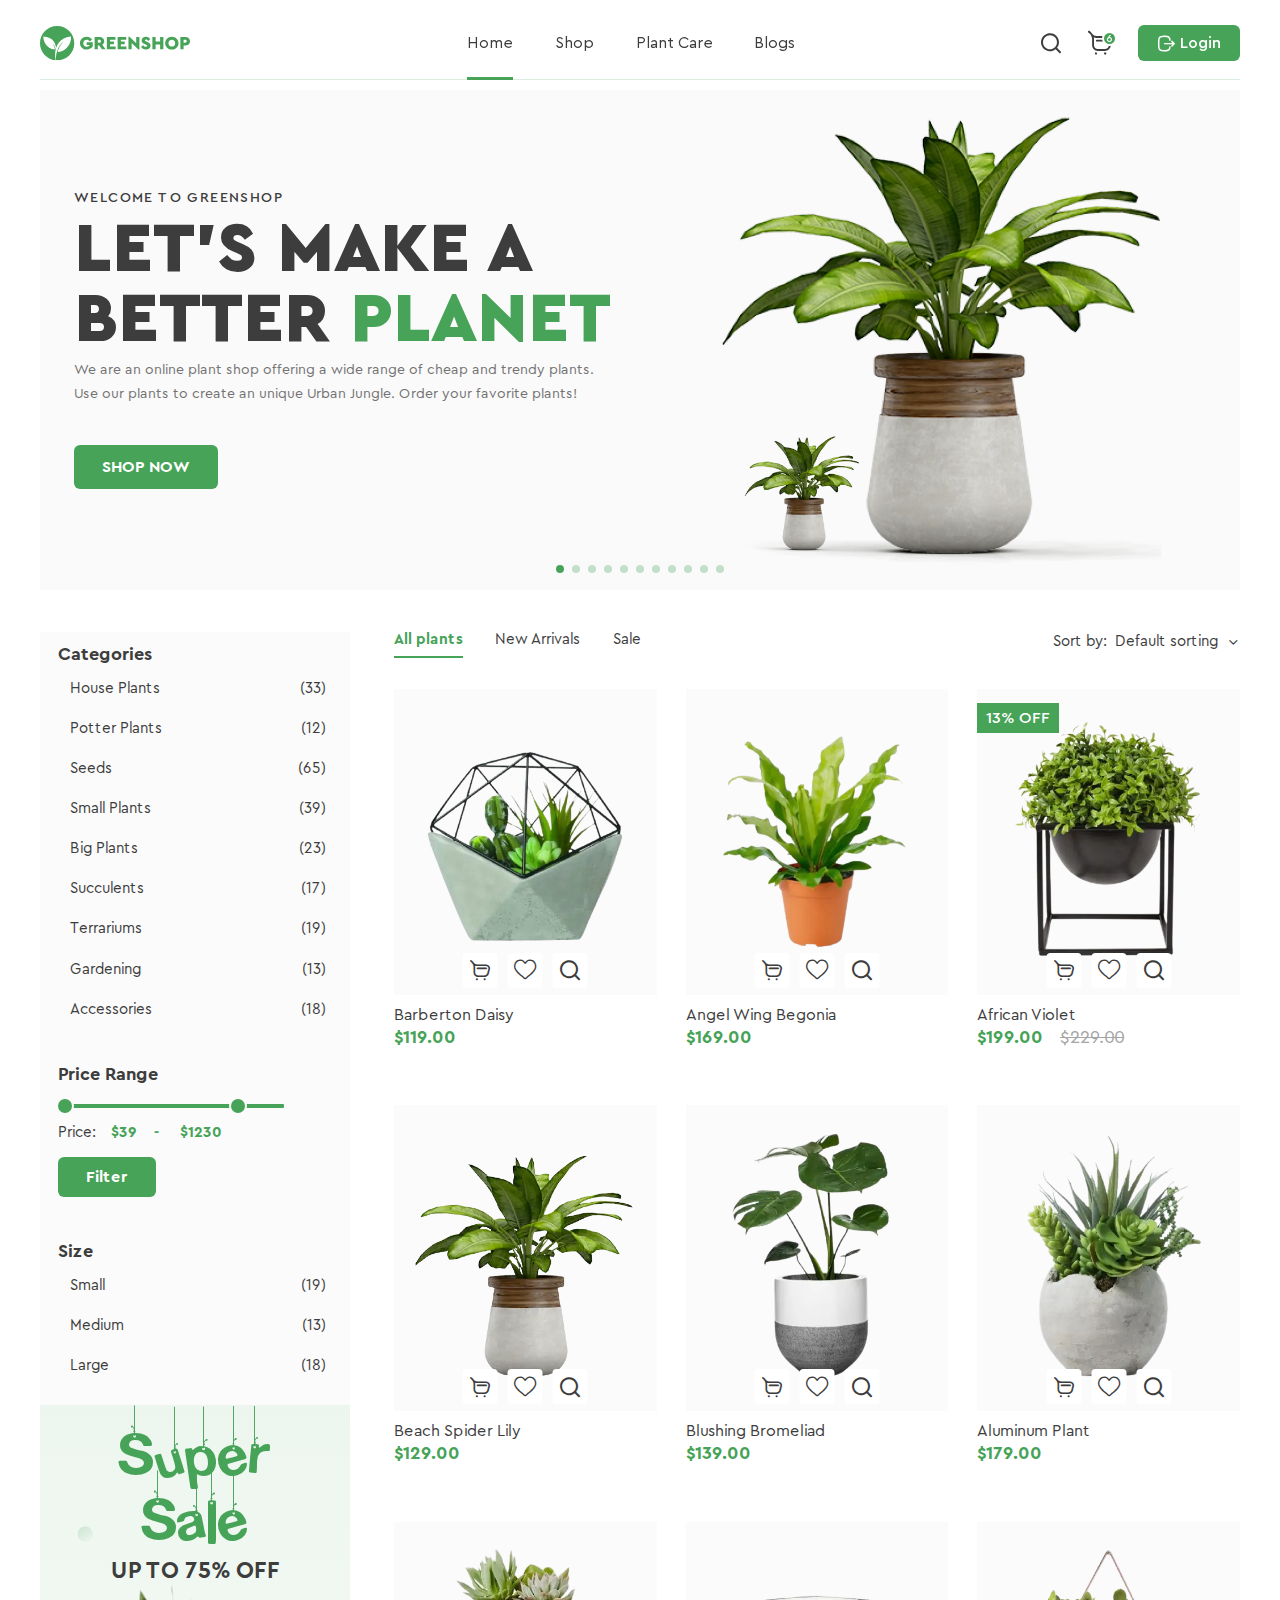
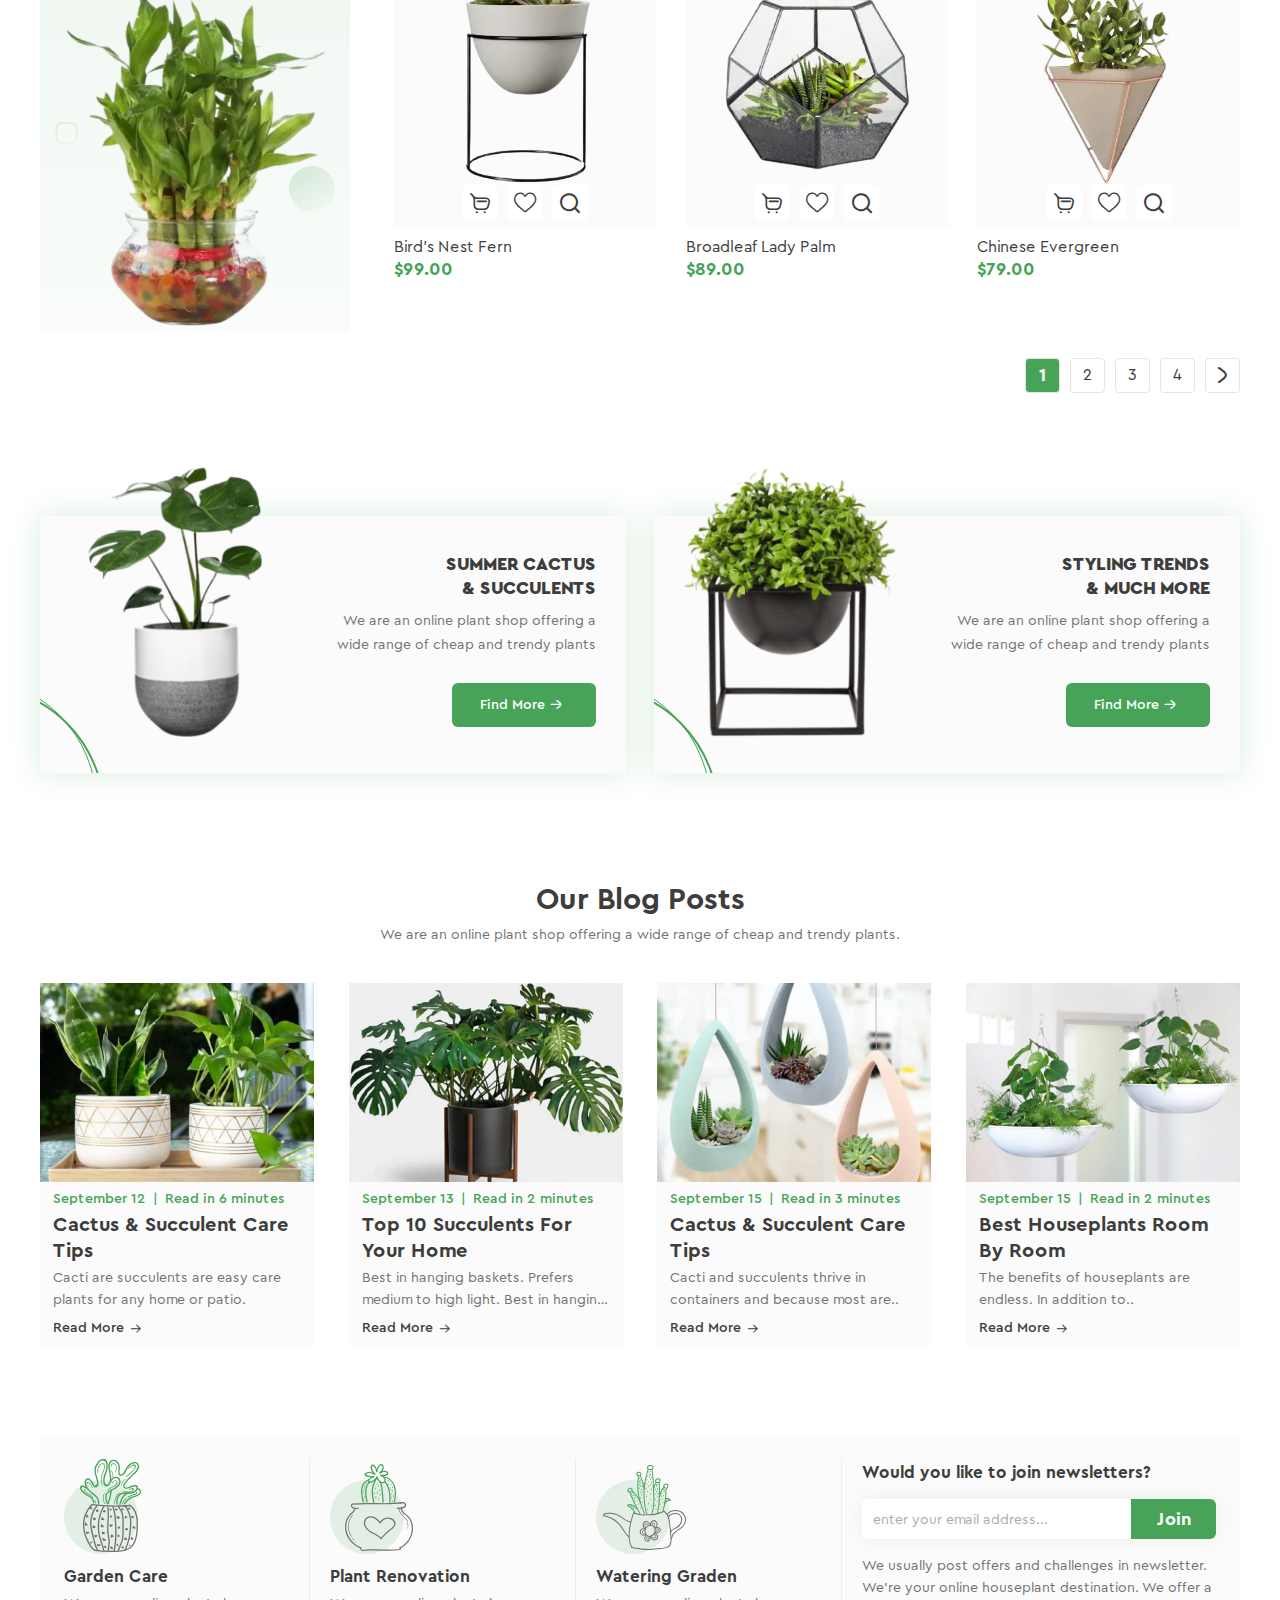
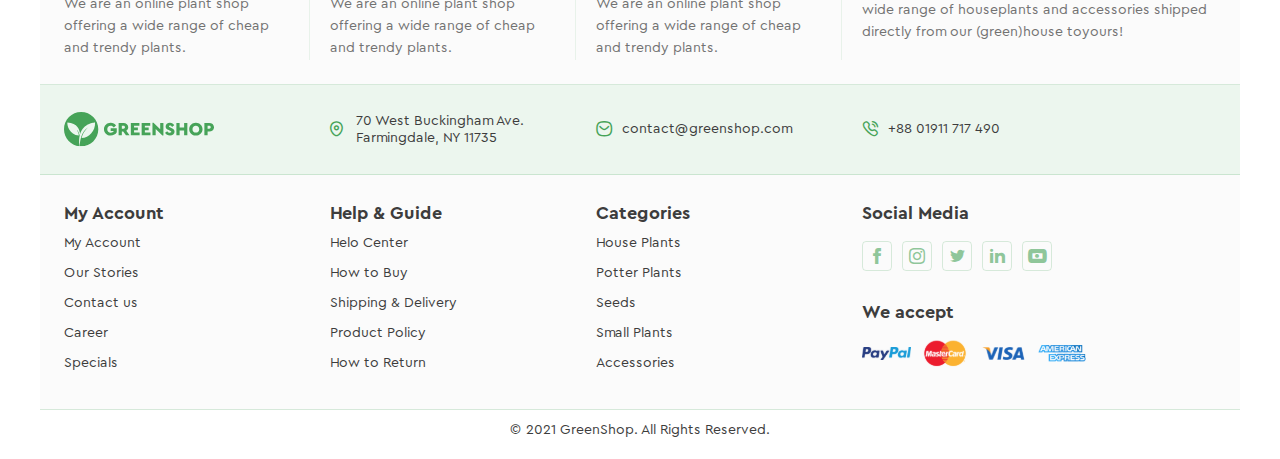
==== commit 003fa019: "1" ====
--- a/page-home.html
+++ b/page-home.html
@@ -6,7 +6,7 @@
 	<meta charset="UTF-8">
 	<meta name="format-detection" content="telephone=no">
 	<!-- <style>body{opacity: 0;}</style> -->
-	<link rel="stylesheet" href="css/style.min.css?_v=20220610124132">
+	<link rel="stylesheet" href="css/style.min.css?_v=20220610140903">
 	<link rel="shortcut icon" href="favicon.ico">
 	<!-- <meta name="robots" content="noindex, nofollow"> -->
 	<meta name="viewport" content="width=device-width, initial-scale=1.0">
@@ -64,67 +64,67 @@
 									<!-- Слайд -->
 									<div class="body-main__slide swiper-slide">
 										<div class="swiper-slide__image-ibg_contain">
-											<picture><source srcset="img/main/main-slider-image-01.webp" type="image/webp"><img src="img/main/main-slider-image-01.png" alt="plant in a pot image"></picture>
+											<picture><source data-srcset="img/main/main-slider-image-01.webp" srcset="[data-uri]" type="image/webp"><img src="[data-uri]"  data-src="img/main/main-slider-image-01.png" alt="plant in a pot image"></picture>
 										</div>
 									</div>
 									<!-- Слайд -->
 									<div class="body-main__slide swiper-slide">
 										<div class="swiper-slide__image-ibg_contain">
-											<picture><source srcset="img/main/main-slider-image-02.webp" type="image/webp"><img src="img/main/main-slider-image-02.png" alt="plant in a pot image"></picture>
+											<picture><source data-srcset="img/main/main-slider-image-02.webp" srcset="[data-uri]" type="image/webp"><img src="[data-uri]"  data-src="img/main/main-slider-image-02.png" alt="plant in a pot image"></picture>
 										</div>
 									</div>
 									<!-- Слайд -->
 									<div class="body-main__slide swiper-slide">
 										<div class="swiper-slide__image-ibg_contain">
-											<picture><source srcset="img/main/main-slider-image-03.webp" type="image/webp"><img src="img/main/main-slider-image-03.png" alt="plant in a pot image"></picture>
+											<picture><source data-srcset="img/main/main-slider-image-03.webp" srcset="[data-uri]" type="image/webp"><img src="[data-uri]"  data-src="img/main/main-slider-image-03.png" alt="plant in a pot image"></picture>
 										</div>
 									</div>
 									<!-- Слайд -->
 									<div class="body-main__slide swiper-slide">
 										<div class="swiper-slide__image-ibg_contain">
-											<picture><source srcset="img/main/main-slider-image-04.webp" type="image/webp"><img src="img/main/main-slider-image-04.png" alt="plant in a pot image"></picture>
+											<picture><source data-srcset="img/main/main-slider-image-04.webp" srcset="[data-uri]" type="image/webp"><img src="[data-uri]"  data-src="img/main/main-slider-image-04.png" alt="plant in a pot image"></picture>
 										</div>
 									</div>
 									<!-- Слайд -->
 									<div class="body-main__slide swiper-slide">
 										<div class="swiper-slide__image-ibg_contain">
-											<picture><source srcset="img/main/main-slider-image-05.webp" type="image/webp"><img src="img/main/main-slider-image-05.png" alt="plant in a pot image"></picture>
+											<picture><source data-srcset="img/main/main-slider-image-05.webp" srcset="[data-uri]" type="image/webp"><img src="[data-uri]"  data-src="img/main/main-slider-image-05.png" alt="plant in a pot image"></picture>
 										</div>
 									</div>
 									<!-- Слайд -->
 									<div class="body-main__slide swiper-slide">
 										<div class="swiper-slide__image-ibg_contain">
-											<picture><source srcset="img/main/main-slider-image-06.webp" type="image/webp"><img src="img/main/main-slider-image-06.png" alt="plant in a pot image"></picture>
+											<picture><source data-srcset="img/main/main-slider-image-06.webp" srcset="[data-uri]" type="image/webp"><img src="[data-uri]"  data-src="img/main/main-slider-image-06.png" alt="plant in a pot image"></picture>
 										</div>
 									</div>
 									<!-- Слайд -->
 									<div class="body-main__slide swiper-slide">
 										<div class="swiper-slide__image-ibg_contain">
-											<picture><source srcset="img/main/main-slider-image-07.webp" type="image/webp"><img src="img/main/main-slider-image-07.png" alt="plant in a pot image"></picture>
+											<picture><source data-srcset="img/main/main-slider-image-07.webp" srcset="[data-uri]" type="image/webp"><img src="[data-uri]"  data-src="img/main/main-slider-image-07.png" alt="plant in a pot image"></picture>
 										</div>
 									</div>
 									<!-- Слайд -->
 									<div class="body-main__slide swiper-slide">
 										<div class="swiper-slide__image-ibg_contain">
-											<picture><source srcset="img/main/main-slider-image-08.webp" type="image/webp"><img src="img/main/main-slider-image-08.png" alt="plant in a pot image"></picture>
+											<picture><source data-srcset="img/main/main-slider-image-08.webp" srcset="[data-uri]" type="image/webp"><img src="[data-uri]"  data-src="img/main/main-slider-image-08.png" alt="plant in a pot image"></picture>
 										</div>
 									</div>
 									<!-- Слайд -->
 									<div class="body-main__slide swiper-slide">
 										<div class="swiper-slide__image-ibg_contain">
-											<picture><source srcset="img/main/main-slider-image-09.webp" type="image/webp"><img src="img/main/main-slider-image-09.png" alt="plant in a pot image"></picture>
+											<picture><source data-srcset="img/main/main-slider-image-09.webp" srcset="[data-uri]" type="image/webp"><img src="[data-uri]"  data-src="img/main/main-slider-image-09.png" alt="plant in a pot image"></picture>
 										</div>
 									</div>
 									<!-- Слайд -->
 									<div class="body-main__slide swiper-slide">
 										<div class="swiper-slide__image-ibg_contain">
-											<picture><source srcset="img/main/main-slider-image-10.webp" type="image/webp"><img src="img/main/main-slider-image-10.png" alt="plant in a pot image"></picture>
+											<picture><source data-srcset="img/main/main-slider-image-10.webp" srcset="[data-uri]" type="image/webp"><img src="[data-uri]"  data-src="img/main/main-slider-image-10.png" alt="plant in a pot image"></picture>
 										</div>
 									</div>
 									<!-- Слайд -->
 									<div class="body-main__slide swiper-slide">
 										<div class="swiper-slide__image-ibg_contain">
-											<picture><source srcset="img/main/main-slider-image-11.webp" type="image/webp"><img src="img/main/main-slider-image-11.png" alt="plant in a pot image"></picture>
+											<picture><source data-srcset="img/main/main-slider-image-11.webp" srcset="[data-uri]" type="image/webp"><img src="[data-uri]"  data-src="img/main/main-slider-image-11.png" alt="plant in a pot image"></picture>
 										</div>
 									</div>
 
@@ -327,7 +327,7 @@
 						<div class="products-catalog__items">
 							<div class="products-catalog__item product-card">
 								<div data-medium-zoom class="product-card__picture-part">
-									<div class="product-card__image-ibg"><picture><source srcset="img/product-cards/product-card-image-01.webp" type="image/webp"><img src="img/product-cards/product-card-image-01.png" alt="product image"></picture></div>
+									<div class="product-card__image-ibg"><picture><source data-srcset="img/product-cards/product-card-image-01.webp" srcset="[data-uri]" type="image/webp"><img src="[data-uri]"  data-src="img/product-cards/product-card-image-01.png" alt="product image"></picture></div>
 									<div class="product-card__actions">
 										<button type="button" class="product-card__cart _icon-cart"></button>
 										<div class="product-card__favorite">
@@ -336,7 +336,7 @@
 												<label for="c_29" class="checkbox-heart__label"><span class="checkbox-heart__text">Текст</span></label>
 											</div>
 										</div>
-										<figure lg-background-color="rgba(255, 255, 255, 0.853)" data-src="img/product-cards/product-card-image-01-big.png" class="product-card__search _icon-search"></figure>
+										<figure lg-background-color="rgba(70, 163, 88, 0.2)" data-src="img/product-cards/product-card-image-01-big.jpg" class="product-card__search _icon-search"></figure>
 									</div>
 									<div class="product-card__discount-label"></div>
 								</div>
@@ -350,7 +350,7 @@
 							</div>
 							<div class="products-catalog__item product-card">
 								<div data-medium-zoom class="product-card__picture-part">
-									<div class="product-card__image-ibg"><picture><source srcset="img/product-cards/product-card-image-02.webp" type="image/webp"><img src="img/product-cards/product-card-image-02.png" alt="product image"></picture></div>
+									<div class="product-card__image-ibg"><picture><source data-srcset="img/product-cards/product-card-image-02.webp" srcset="[data-uri]" type="image/webp"><img src="[data-uri]"  data-src="img/product-cards/product-card-image-02.png" alt="product image"></picture></div>
 									<div class="product-card__actions">
 										<button type="button" class="product-card__cart _icon-cart"></button>
 										<div class="product-card__favorite">
@@ -359,7 +359,7 @@
 												<label for="c_30" class="checkbox-heart__label"><span class="checkbox-heart__text">Текст</span></label>
 											</div>
 										</div>
-										<figure lg-background-color="rgba(255, 255, 255, 0.853)" data-src="img/product-cards/product-card-image-02-big.png" class="product-card__search _icon-search"></figure>
+										<figure lg-background-color="rgba(70, 163, 88, 0.2)" data-src="img/product-cards/product-card-image-02-big.jpg" class="product-card__search _icon-search"></figure>
 									</div>
 									<div class="product-card__discount-label"></div>
 								</div>
@@ -373,7 +373,7 @@
 							</div>
 							<div data-medium-zoom class="products-catalog__item product-card">
 								<div class="product-card__picture-part">
-									<div class="product-card__image-ibg"><picture><source srcset="img/product-cards/product-card-image-03.webp" type="image/webp"><img src="img/product-cards/product-card-image-03.png" alt="product image"></picture></div>
+									<div class="product-card__image-ibg"><picture><source data-srcset="img/product-cards/product-card-image-03.webp" srcset="[data-uri]" type="image/webp"><img src="[data-uri]"  data-src="img/product-cards/product-card-image-03.png" alt="product image"></picture></div>
 									<div class="product-card__actions">
 										<button type="button" class="product-card__cart _icon-cart"></button>
 										<div class="product-card__favorite">
@@ -382,7 +382,7 @@
 												<label for="c_32" class="checkbox-heart__label"><span class="checkbox-heart__text">Текст</span></label>
 											</div>
 										</div>
-										<figure lg-background-color="rgba(255, 255, 255, 0.853)" data-src="img/product-cards/product-card-image-03-big.png" class="product-card__search _icon-search"></figure>
+										<figure lg-background-color="rgba(70, 163, 88, 0.2)" data-src="img/product-cards/product-card-image-03-big.jpg" class="product-card__search _icon-search"></figure>
 									</div>
 									<div class="product-card__discount-label"><span class="product-card__discount-value">13% OFF</span></div>
 								</div>
@@ -396,7 +396,7 @@
 							</div>
 							<div data-medium-zoom class="products-catalog__item product-card">
 								<div class="product-card__picture-part">
-									<div class="product-card__image-ibg"><picture><source srcset="img/product-cards/product-card-image-04.webp" type="image/webp"><img src="img/product-cards/product-card-image-04.png" alt="product image"></picture></div>
+									<div class="product-card__image-ibg"><picture><source data-srcset="img/product-cards/product-card-image-04.webp" srcset="[data-uri]" type="image/webp"><img src="[data-uri]"  data-src="img/product-cards/product-card-image-04.png" alt="product image"></picture></div>
 									<div class="product-card__actions">
 										<button type="button" class="product-card__cart _icon-cart"></button>
 										<div class="product-card__favorite">
@@ -405,7 +405,7 @@
 												<label for="c_33" class="checkbox-heart__label"><span class="checkbox-heart__text">Текст</span></label>
 											</div>
 										</div>
-										<figure lg-background-color="rgba(255, 255, 255, 0.853)" data-src="img/product-cards/product-card-image-04-big.png" class="product-card__search _icon-search"></figure>
+										<figure lg-background-color="rgba(70, 163, 88, 0.2)" data-src="img/product-cards/product-card-image-04-big.jpg" class="product-card__search _icon-search"></figure>
 									</div>
 									<div class="product-card__discount-label"></div>
 								</div>
@@ -419,7 +419,7 @@
 							</div>
 							<div data-medium-zoom class="products-catalog__item product-card">
 								<div class="product-card__picture-part">
-									<div class="product-card__image-ibg"><picture><source srcset="img/product-cards/product-card-image-05.webp" type="image/webp"><img src="img/product-cards/product-card-image-05.png" alt="product image"></picture></div>
+									<div class="product-card__image-ibg"><picture><source data-srcset="img/product-cards/product-card-image-05.webp" srcset="[data-uri]" type="image/webp"><img src="[data-uri]"  data-src="img/product-cards/product-card-image-05.png" alt="product image"></picture></div>
 									<div class="product-card__actions">
 										<button type="button" class="product-card__cart _icon-cart"></button>
 										<div class="product-card__favorite">
@@ -428,7 +428,7 @@
 												<label for="c_34" class="checkbox-heart__label"><span class="checkbox-heart__text">Текст</span></label>
 											</div>
 										</div>
-										<figure lg-background-color="rgba(255, 255, 255, 0.853)" data-src="img/product-cards/product-card-image-05-big.png" class="product-card__search _icon-search"></figure>
+										<figure lg-background-color="rgba(70, 163, 88, 0.2)" data-src="img/product-cards/product-card-image-05-big.jpg" class="product-card__search _icon-search"></figure>
 									</div>
 									<div class="product-card__discount-label"></div>
 								</div>
@@ -442,7 +442,7 @@
 							</div>
 							<div data-medium-zoom class="products-catalog__item product-card">
 								<div class="product-card__picture-part">
-									<div class="product-card__image-ibg"><picture><source srcset="img/product-cards/product-card-image-06.webp" type="image/webp"><img src="img/product-cards/product-card-image-06.png" alt="product image"></picture></div>
+									<div class="product-card__image-ibg"><picture><source data-srcset="img/product-cards/product-card-image-06.webp" srcset="[data-uri]" type="image/webp"><img src="[data-uri]"  data-src="img/product-cards/product-card-image-06.png" alt="product image"></picture></div>
 									<div class="product-card__actions">
 										<button type="button" class="product-card__cart _icon-cart"></button>
 										<div class="product-card__favorite">
@@ -451,7 +451,7 @@
 												<label for="c_35" class="checkbox-heart__label"><span class="checkbox-heart__text">Текст</span></label>
 											</div>
 										</div>
-										<figure lg-background-color="rgba(255, 255, 255, 0.853)" data-src="img/product-cards/product-card-image-06-big.png" class="product-card__search _icon-search"></figure>
+										<figure lg-background-color="rgba(70, 163, 88, 0.2)" data-src="img/product-cards/product-card-image-06-big.jpg" class="product-card__search _icon-search"></figure>
 									</div>
 									<div class="product-card__discount-label"></div>
 								</div>
@@ -465,7 +465,7 @@
 							</div>
 							<div data-medium-zoom class="products-catalog__item product-card">
 								<div class="product-card__picture-part">
-									<div class="product-card__image-ibg"><picture><source srcset="img/product-cards/product-card-image-07.webp" type="image/webp"><img src="img/product-cards/product-card-image-07.png" alt="product image"></picture></div>
+									<div class="product-card__image-ibg"><picture><source data-srcset="img/product-cards/product-card-image-07.webp" srcset="[data-uri]" type="image/webp"><img src="[data-uri]"  data-src="img/product-cards/product-card-image-07.png" alt="product image"></picture></div>
 									<div class="product-card__actions">
 										<button type="button" class="product-card__cart _icon-cart"></button>
 										<div class="product-card__favorite">
@@ -474,7 +474,7 @@
 												<label for="c_36" class="checkbox-heart__label"><span class="checkbox-heart__text">Текст</span></label>
 											</div>
 										</div>
-										<figure lg-background-color="rgba(255, 255, 255, 0.853)" data-src="img/product-cards/product-card-image-07-big.png" class="product-card__search _icon-search"></figure>
+										<figure lg-background-color="rgba(70, 163, 88, 0.2)" data-src="img/product-cards/product-card-image-07-big.jpg" class="product-card__search _icon-search"></figure>
 									</div>
 									<div class="product-card__discount-label"></div>
 								</div>
@@ -488,7 +488,7 @@
 							</div>
 							<div data-medium-zoom class="products-catalog__item product-card">
 								<div class="product-card__picture-part">
-									<div class="product-card__image-ibg"><picture><source srcset="img/product-cards/product-card-image-08.webp" type="image/webp"><img src="img/product-cards/product-card-image-08.png" alt="product image"></picture></div>
+									<div class="product-card__image-ibg"><picture><source data-srcset="img/product-cards/product-card-image-08.webp" srcset="[data-uri]" type="image/webp"><img src="[data-uri]"  data-src="img/product-cards/product-card-image-08.png" alt="product image"></picture></div>
 									<div class="product-card__actions">
 										<button type="button" class="product-card__cart _icon-cart"></button>
 										<div class="product-card__favorite">
@@ -497,7 +497,7 @@
 												<label for="c_37" class="checkbox-heart__label"><span class="checkbox-heart__text">Текст</span></label>
 											</div>
 										</div>
-										<figure lg-background-color="rgba(255, 255, 255, 0.853)" data-src="img/product-cards/product-card-image-08-big.png" class="product-card__search _icon-search"></figure>
+										<figure lg-background-color="rgba(70, 163, 88, 0.2)" data-src="img/product-cards/product-card-image-08-big.jpg" class="product-card__search _icon-search"></figure>
 									</div>
 									<div class="product-card__discount-label"></div>
 								</div>
@@ -511,7 +511,7 @@
 							</div>
 							<div data-medium-zoom class="products-catalog__item product-card">
 								<div class="product-card__picture-part">
-									<div class="product-card__image-ibg"><picture><source srcset="img/product-cards/product-card-image-09.webp" type="image/webp"><img src="img/product-cards/product-card-image-09.png" alt="product image"></picture></div>
+									<div class="product-card__image-ibg"><picture><source data-srcset="img/product-cards/product-card-image-09.webp" srcset="[data-uri]" type="image/webp"><img src="[data-uri]"  data-src="img/product-cards/product-card-image-09.png" alt="product image"></picture></div>
 									<div class="product-card__actions">
 										<button type="button" class="product-card__cart _icon-cart"></button>
 										<div class="product-card__favorite">
@@ -520,7 +520,7 @@
 												<label for="c_38" class="checkbox-heart__label"><span class="checkbox-heart__text">Текст</span></label>
 											</div>
 										</div>
-										<figure lg-background-color="rgba(255, 255, 255, 0.853)" data-src="img/product-cards/product-card-image-09-big.png" class="product-card__search _icon-search"></figure>
+										<figure lg-background-color="rgba(70, 163, 88, 0.2)" data-src="img/product-cards/product-card-image-09-big.jpg" class="product-card__search _icon-search"></figure>
 									</div>
 									<div class="product-card__discount-label"></div>
 								</div>
@@ -998,8 +998,8 @@
 			</div>
 		</div>
 	</div>
-	<script src="js/app.min.js?_v=20220610124132"></script>
-	<script type="text/javascript" src="https://ajax.googleapis.com/ajax/libs/jquery/1.9.1/jquery.min.js?_v=20220610124132"></script>
+	<script src="js/app.min.js?_v=20220610140903"></script>
+	<script type="text/javascript" src="https://ajax.googleapis.com/ajax/libs/jquery/1.9.1/jquery.min.js?_v=20220610140903"></script>
 	<script>
 		$(document).ready(function() {
 			var style = 'easeOutExpo';
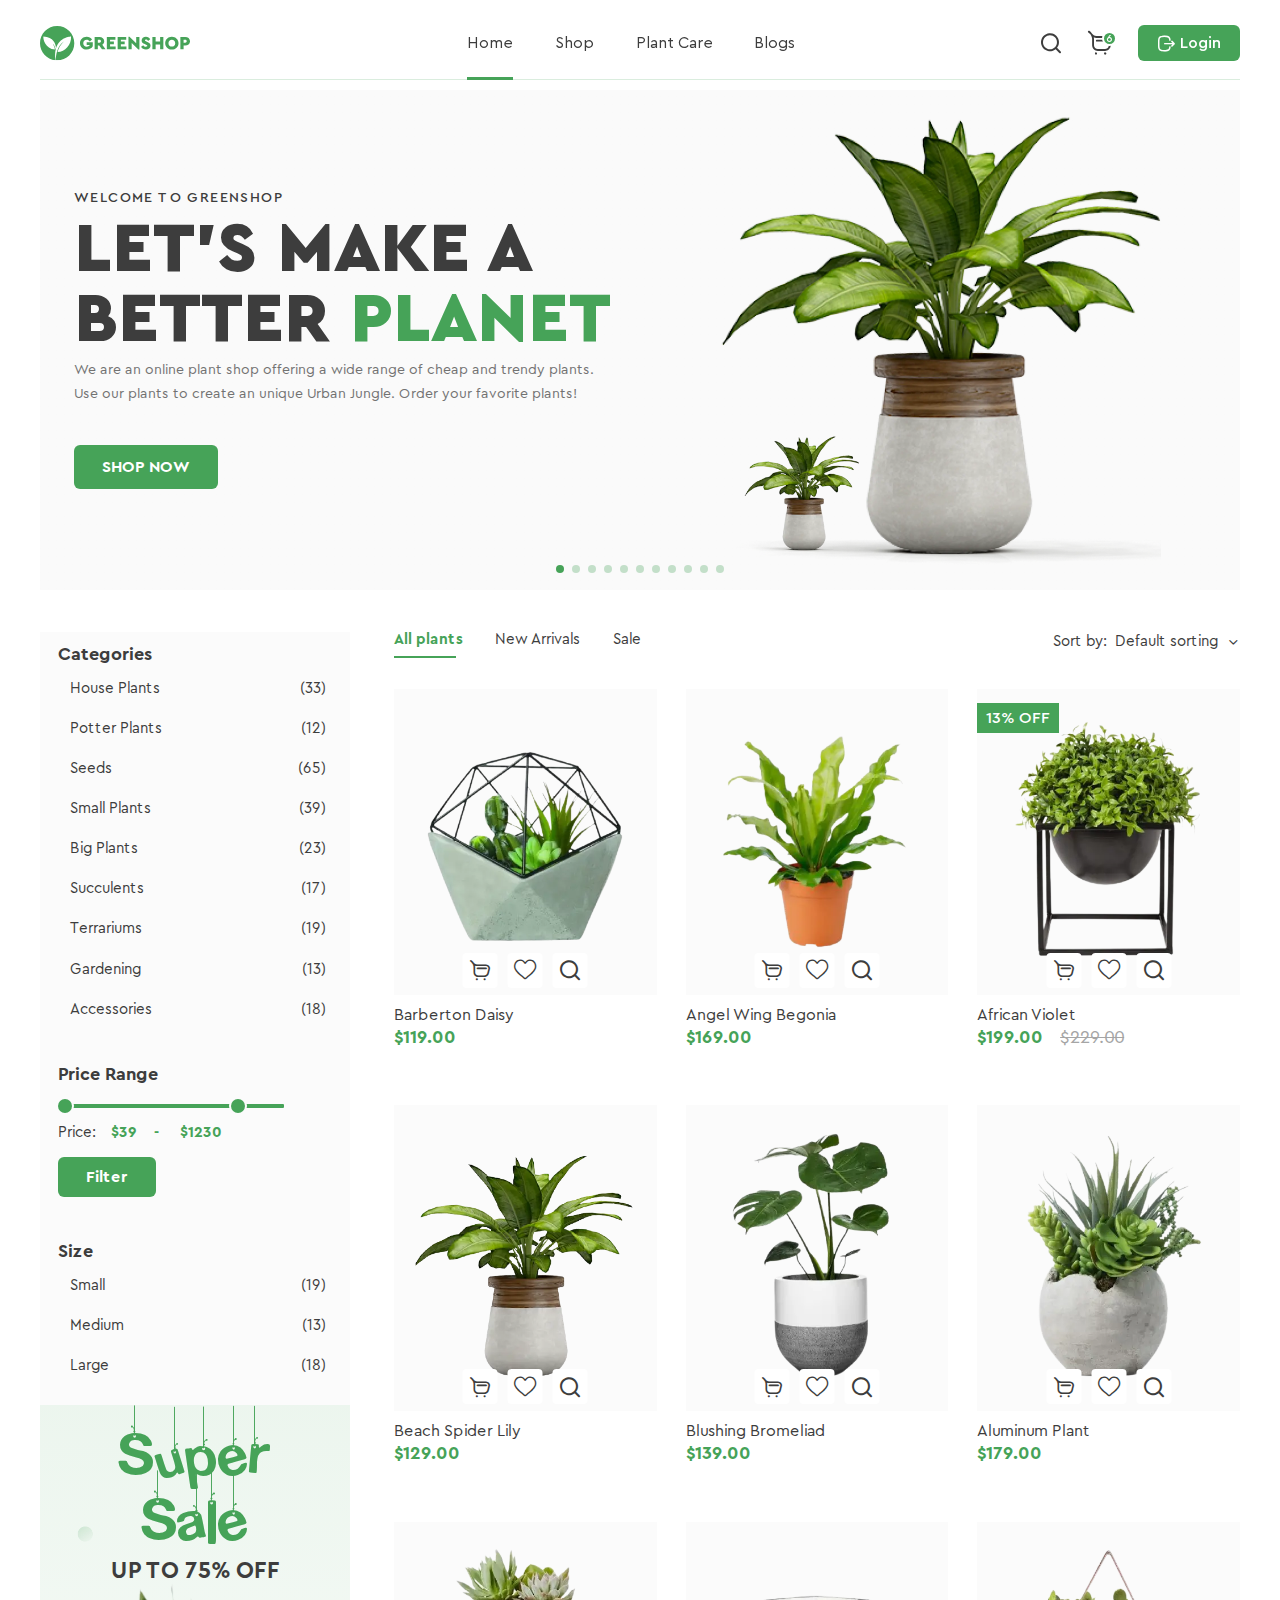
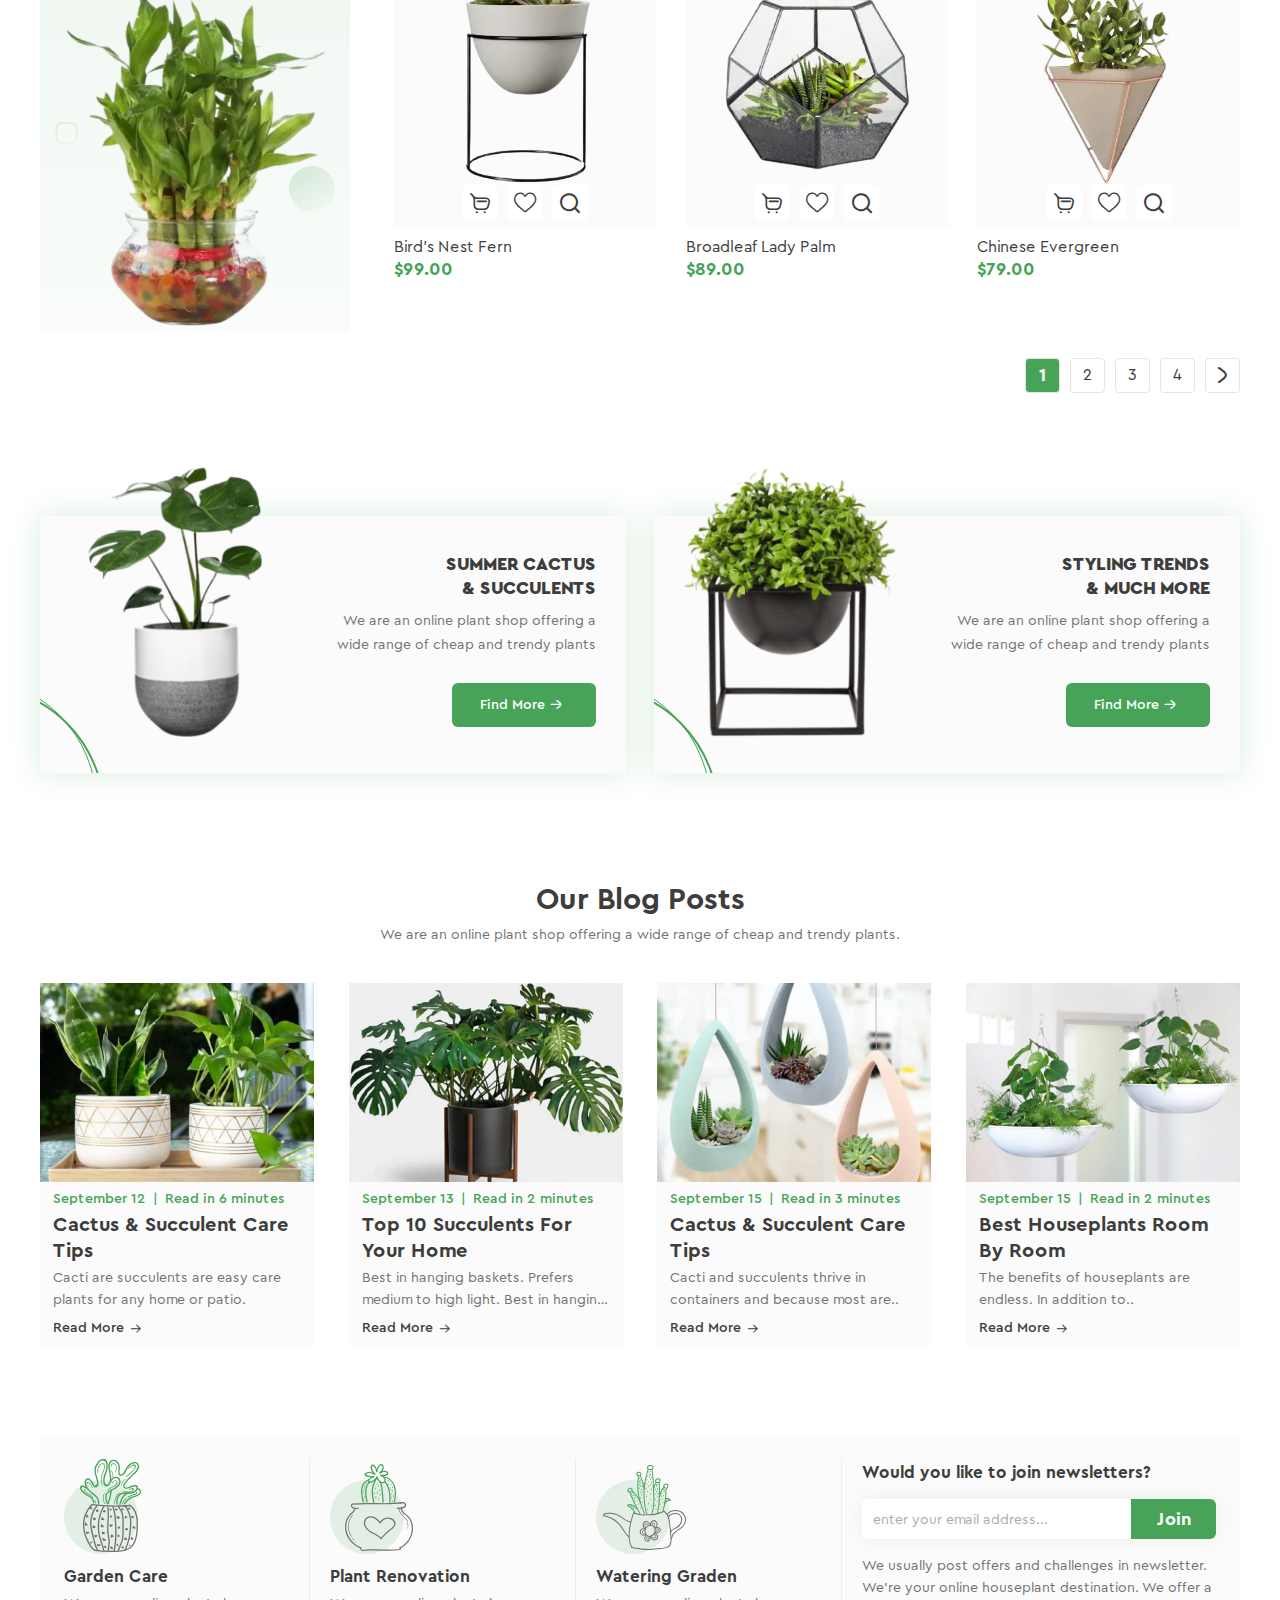
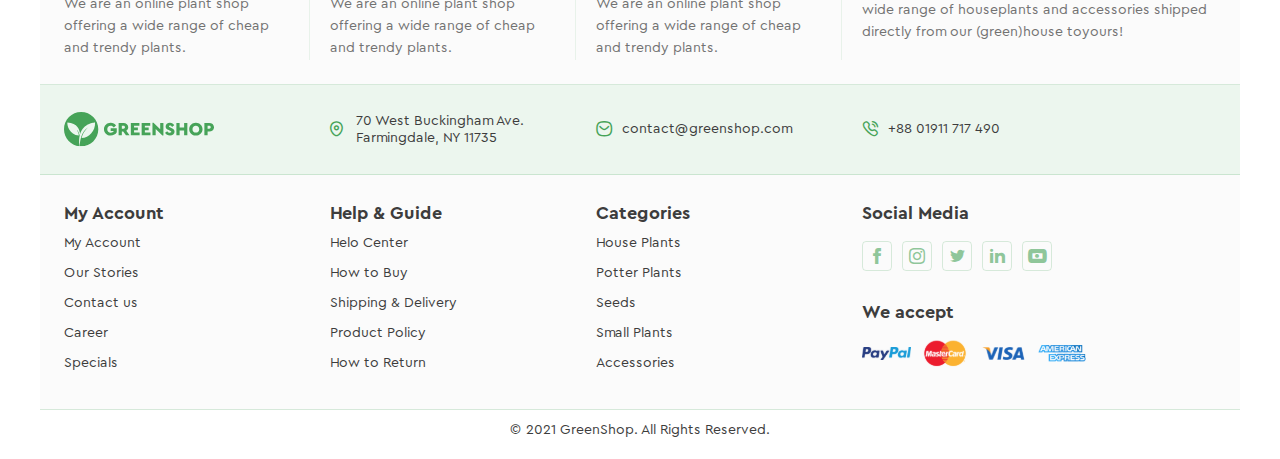
==== commit d1cde6f9: "13" ====
--- a/page-home.html
+++ b/page-home.html
@@ -6,7 +6,7 @@
 	<meta charset="UTF-8">
 	<meta name="format-detection" content="telephone=no">
 	<!-- <style>body{opacity: 0;}</style> -->
-	<link rel="stylesheet" href="css/style.min.css?_v=20220610140903">
+	<link rel="stylesheet" href="css/style.min.css?_v=20220610151535">
 	<link rel="shortcut icon" href="favicon.ico">
 	<!-- <meta name="robots" content="noindex, nofollow"> -->
 	<meta name="viewport" content="width=device-width, initial-scale=1.0">
@@ -336,7 +336,7 @@
 												<label for="c_29" class="checkbox-heart__label"><span class="checkbox-heart__text">Текст</span></label>
 											</div>
 										</div>
-										<figure lg-background-color="rgba(70, 163, 88, 0.2)" data-src="img/product-cards/product-card-image-01-big.jpg" class="product-card__search _icon-search"></figure>
+										<figure lg-background-color="rgba(237, 246, 239)" data-src="img/product-cards/product-card-image-01-big.jpg" class="product-card__search _icon-search"></figure>
 									</div>
 									<div class="product-card__discount-label"></div>
 								</div>
@@ -359,7 +359,7 @@
 												<label for="c_30" class="checkbox-heart__label"><span class="checkbox-heart__text">Текст</span></label>
 											</div>
 										</div>
-										<figure lg-background-color="rgba(70, 163, 88, 0.2)" data-src="img/product-cards/product-card-image-02-big.jpg" class="product-card__search _icon-search"></figure>
+										<figure lg-background-color="rgba(237, 246, 239)" data-src="img/product-cards/product-card-image-02-big.jpg" class="product-card__search _icon-search"></figure>
 									</div>
 									<div class="product-card__discount-label"></div>
 								</div>
@@ -382,7 +382,7 @@
 												<label for="c_32" class="checkbox-heart__label"><span class="checkbox-heart__text">Текст</span></label>
 											</div>
 										</div>
-										<figure lg-background-color="rgba(70, 163, 88, 0.2)" data-src="img/product-cards/product-card-image-03-big.jpg" class="product-card__search _icon-search"></figure>
+										<figure lg-background-color="rgba(237, 246, 239)" data-src="img/product-cards/product-card-image-03-big.jpg" class="product-card__search _icon-search"></figure>
 									</div>
 									<div class="product-card__discount-label"><span class="product-card__discount-value">13% OFF</span></div>
 								</div>
@@ -405,7 +405,7 @@
 												<label for="c_33" class="checkbox-heart__label"><span class="checkbox-heart__text">Текст</span></label>
 											</div>
 										</div>
-										<figure lg-background-color="rgba(70, 163, 88, 0.2)" data-src="img/product-cards/product-card-image-04-big.jpg" class="product-card__search _icon-search"></figure>
+										<figure lg-background-color="rgba(237, 246, 239)" data-src="img/product-cards/product-card-image-04-big.jpg" class="product-card__search _icon-search"></figure>
 									</div>
 									<div class="product-card__discount-label"></div>
 								</div>
@@ -428,7 +428,7 @@
 												<label for="c_34" class="checkbox-heart__label"><span class="checkbox-heart__text">Текст</span></label>
 											</div>
 										</div>
-										<figure lg-background-color="rgba(70, 163, 88, 0.2)" data-src="img/product-cards/product-card-image-05-big.jpg" class="product-card__search _icon-search"></figure>
+										<figure lg-background-color="rgba(237, 246, 239)" data-src="img/product-cards/product-card-image-05-big.jpg" class="product-card__search _icon-search"></figure>
 									</div>
 									<div class="product-card__discount-label"></div>
 								</div>
@@ -451,7 +451,7 @@
 												<label for="c_35" class="checkbox-heart__label"><span class="checkbox-heart__text">Текст</span></label>
 											</div>
 										</div>
-										<figure lg-background-color="rgba(70, 163, 88, 0.2)" data-src="img/product-cards/product-card-image-06-big.jpg" class="product-card__search _icon-search"></figure>
+										<figure lg-background-color="rgba(237, 246, 239)" data-src="img/product-cards/product-card-image-06-big.jpg" class="product-card__search _icon-search"></figure>
 									</div>
 									<div class="product-card__discount-label"></div>
 								</div>
@@ -474,7 +474,7 @@
 												<label for="c_36" class="checkbox-heart__label"><span class="checkbox-heart__text">Текст</span></label>
 											</div>
 										</div>
-										<figure lg-background-color="rgba(70, 163, 88, 0.2)" data-src="img/product-cards/product-card-image-07-big.jpg" class="product-card__search _icon-search"></figure>
+										<figure lg-background-color="rgba(237, 246, 239)" data-src="img/product-cards/product-card-image-07-big.jpg" class="product-card__search _icon-search"></figure>
 									</div>
 									<div class="product-card__discount-label"></div>
 								</div>
@@ -497,7 +497,7 @@
 												<label for="c_37" class="checkbox-heart__label"><span class="checkbox-heart__text">Текст</span></label>
 											</div>
 										</div>
-										<figure lg-background-color="rgba(70, 163, 88, 0.2)" data-src="img/product-cards/product-card-image-08-big.jpg" class="product-card__search _icon-search"></figure>
+										<figure lg-background-color="rgba(237, 246, 239)" data-src="img/product-cards/product-card-image-08-big.jpg" class="product-card__search _icon-search"></figure>
 									</div>
 									<div class="product-card__discount-label"></div>
 								</div>
@@ -520,7 +520,7 @@
 												<label for="c_38" class="checkbox-heart__label"><span class="checkbox-heart__text">Текст</span></label>
 											</div>
 										</div>
-										<figure lg-background-color="rgba(70, 163, 88, 0.2)" data-src="img/product-cards/product-card-image-09-big.jpg" class="product-card__search _icon-search"></figure>
+										<figure lg-background-color="rgba(237, 246, 239)" data-src="img/product-cards/product-card-image-09-big.jpg" class="product-card__search _icon-search"></figure>
 									</div>
 									<div class="product-card__discount-label"></div>
 								</div>
@@ -998,8 +998,26 @@
 			</div>
 		</div>
 	</div>
-	<script src="js/app.min.js?_v=20220610140903"></script>
-	<script type="text/javascript" src="https://ajax.googleapis.com/ajax/libs/jquery/1.9.1/jquery.min.js?_v=20220610140903"></script>
+
+
+	<div class="coupon-popup">
+		<div id="coupon" aria-hidden="true" class="coupon-popup__popup popup">
+			<div class="popup__wrapper">
+				<div class="popup__content">
+					<button data-close type="button" class="popup__close _icon-close"></button>
+					<div class="totals__coupon coupon">
+						<h3 class="coupon__title common-total-titles">Coupon Apply</h3>
+						<form data-dev class="coupon__form" action="#" method="GET">
+							<input type="text" name="form[coupon]" data-required data-error="Error - Wrong Coupon Code!" placeholder="Enter coupon code here..." class="coupon__input">
+							<button type="submit" class="coupon__button">Apply</button>
+						</form>
+					</div>
+				</div>
+			</div>
+		</div>
+	</div>
+	<script src="js/app.min.js?_v=20220610151535"></script>
+	<script type="text/javascript" src="https://ajax.googleapis.com/ajax/libs/jquery/1.9.1/jquery.min.js?_v=20220610151535"></script>
 	<script>
 		$(document).ready(function() {
 			var style = 'easeOutExpo';
--- a/css/style.min.css
+++ b/css/style.min.css
@@ -1 +1 @@
-@charset "UTF-8";@font-face{font-family:CeraPro;font-display:swap;src:url(../fonts/CeraPro-Light.woff2) format("woff2"),url(../fonts/CeraPro-Light.woff) format("woff");font-weight:300;font-style:normal}@font-face{font-family:CeraPro;font-display:swap;src:url(../fonts/CeraPro-Regular.woff2) format("woff2"),url(../fonts/CeraPro-Regular.woff) format("woff");font-weight:400;font-style:normal}@font-face{font-family:CeraPro;font-display:swap;src:url(../fonts/CeraPro-Medium.woff2) format("woff2"),url(../fonts/CeraPro-Medium.woff) format("woff");font-weight:500;font-style:normal}@font-face{font-family:CeraPro;font-display:swap;src:url(../fonts/CeraPro-Bold.woff2) format("woff2"),url(../fonts/CeraPro-Bold.woff) format("woff");font-weight:700;font-style:normal}@font-face{font-family:CeraPro;font-display:swap;src:url(../fonts/CeraPro-Black.woff2) format("woff2"),url(../fonts/CeraPro-Black.woff) format("woff");font-weight:900;font-style:normal}@font-face{font-family:HangedLetters;font-display:swap;src:url(../fonts/HangedLetters.woff2) format("woff2"),url(../fonts/HangedLetters.woff) format("woff");font-weight:400;font-style:normal}@font-face{font-family:CeraPro;font-display:swap;src:url(../fonts/CeraPro-Black.woff2) format("woff2"),url(../fonts/CeraPro-Black.woff) format("woff");font-weight:900;font-style:normal}@font-face{font-family:CeraPro;font-display:swap;src:url(../fonts/CeraPro-Bold.woff2) format("woff2"),url(../fonts/CeraPro-Bold.woff) format("woff");font-weight:700;font-style:normal}@font-face{font-family:CeraPro;font-display:swap;src:url(../fonts/CeraPro-Medium.woff2) format("woff2"),url(../fonts/CeraPro-Medium.woff) format("woff");font-weight:500;font-style:normal}@font-face{font-family:CeraPro;font-display:swap;src:url(../fonts/CeraPro-Light.woff2) format("woff2"),url(../fonts/CeraPro-Light.woff) format("woff");font-weight:300;font-style:normal}@font-face{font-family:CeraPro;font-display:swap;src:url(../fonts/CeraPro-Regular.woff2) format("woff2"),url(../fonts/CeraPro-Regular.woff) format("woff");font-weight:400;font-style:normal}@font-face{font-family:icons;font-display:swap;src:url(../fonts/icons.woff2) format("woff2"),url(../fonts/icons.woff) format("woff");font-weight:400;font-style:normal}@font-face{font-family:HangedLetters;font-display:swap;src:url(../fonts/HangedLetters.woff2) format("woff2"),url(../fonts/HangedLetters.woff) format("woff");font-weight:400;font-style:normal}.billing-form__country-select .select__value:after,.billing-form__phone-code-select .select__value:after,.billing-form__state-select .select__value:after,.checkbox-heart__input:checked+.checkbox-heart__label:before,.checkbox-heart__label:before,.sorting__sort-select .select__value:after,[class*=_icon-]:before{font-family:icons;font-style:normal;font-weight:400;font-variant:normal;text-transform:none;line-height:1;-webkit-font-smoothing:antialiased;-moz-osx-font-smoothing:grayscale}[class*=_icon-]:before{display:block}._icon-basket:before{content:"\e902"}._icon-hide:before{content:"\e91c"}._icon-show:before{content:"\e924"}._icon-leafs:before{content:"\e923"}._icon-support:before{content:"\e91e"}._icon-google:before{content:"\e90e"}._icon-arrow-right-1:before{content:"\e900"}._icon-arrow-right-2:before{content:"\e901"}._icon-cart:before{content:"\e903"}._icon-chevron-down:before{content:"\e904"}._icon-chevron-left:before{content:"\e905"}._icon-chevron-right:before{content:"\e906"}._icon-close:before{content:"\e907"}._icon-downloads:before{content:"\e908"}._icon-empty-heart:before{content:"\e909"}._icon-facebook:before{content:"\e90a"}._icon-full-cart:before{content:"\e90b"}._icon-full-heart:before{content:"\e90c"}._icon-full-user:before{content:"\e90d"}._icon-header-login:before{content:"\e90f"}._icon-home:before{content:"\e910"}._icon-instagram:before{content:"\e911"}._icon-linkedin:before{content:"\e912"}._icon-location:before{content:"\e913"}._icon-mail:before{content:"\e914"}._icon-mail-2:before{content:"\e915"}._icon-mobile-burger:before{content:"\e916"}._icon-mobile-menu:before{content:"\e917"}._icon-phone:before{content:"\e918"}._icon-photo:before{content:"\e919"}._icon-reports:before{content:"\e91a"}._icon-search:before{content:"\e91b"}._icon-star-full:before{content:"\e91d"}._icon-twitter:before{content:"\e91f"}._icon-union:before{content:"\e920"}._icon-user-account:before{content:"\e921"}._icon-wallet:before{content:"\e922"}*{padding:0;margin:0;border:0}*,:after,:before{-webkit-box-sizing:border-box;box-sizing:border-box}:active,:focus{outline:0}body,html{height:100%;min-width:320px}body{color:#3d3d3d;line-height:1;font-family:CeraPro;font-size:1rem;-ms-text-size-adjust:100%;-moz-text-size-adjust:100%;-webkit-text-size-adjust:100%;-webkit-font-smoothing:antialiased;-moz-osx-font-smoothing:grayscale}button,input,textarea{font-family:CeraPro;font-size:inherit}button{cursor:pointer;color:inherit;background-color:inherit}a{color:inherit}a:link,a:visited{text-decoration:none}a:hover{text-decoration:none}ul li{list-style:none}img{vertical-align:top}h1,h2,h3,h4,h5,h6{font-weight:inherit;font-size:inherit}.wrapper{min-height:100%;display:-webkit-box;display:-ms-flexbox;display:flex;-webkit-box-orient:vertical;-webkit-box-direction:normal;-ms-flex-direction:column;flex-direction:column;overflow:hidden}.wrapper>main{-webkit-box-flex:1;-ms-flex:1 1 auto;flex:1 1 auto}.wrapper>*{min-width:0}[class*=__container]{max-width:75rem;-webkit-box-sizing:content-box;box-sizing:content-box;margin:0 auto;padding:0 .9375rem}.checkbox-heart{position:relative}.checkbox-heart:not(:last-child){margin-bottom:.3125em}.checkbox-heart__input{position:absolute;width:0;height:0;opacity:0}.checkbox-heart__input:checked+.checkbox-heart__label:before{content:"\e90c";color:#46a358;font-size:1.25rem}.checkbox-heart__label{cursor:pointer;display:-webkit-inline-box;display:-ms-inline-flexbox;display:inline-flex;-webkit-box-align:center;-ms-flex-align:center;align-items:center;position:relative;gap:10px}.checkbox-heart__label:before{content:"\e909";font-size:1.25rem}.checkbox-heart__text{display:none}.categories-filter{position:relative}.categories-filter:not(:last-child){margin-bottom:.3125em}.categories-filter__input{position:absolute;width:0;height:0;opacity:0}.categories-filter__input:focus+.categories-filter__label:before{-webkit-box-shadow:0 0 5px #000;box-shadow:0 0 5px #000}.categories-filter__input:checked+.categories-filter__label:before{background:#000}.categories-filter__label{cursor:pointer;position:relative;gap:10px;width:100%}.categories-filter__label:before{display:none;content:"";-ms-flex-item-align:start;align-self:flex-start;-webkit-box-flex:0;-ms-flex:0 0 20px;flex:0 0 20px;width:20px;height:20px;border:1px solid #a7a9ac}.categories-filter__text{display:-webkit-box;display:-ms-flexbox;display:flex;-webkit-box-pack:justify;-ms-flex-pack:justify;justify-content:space-between}._check-on .categories-filter__text{font-weight:700;color:#46a358}.size-checkbox{position:relative;display:-webkit-box;display:-ms-flexbox;display:flex;gap:.625rem}.size-checkbox:not(:last-child):not(:last-child){margin-bottom:1.4375rem}.size-checkbox__input{position:absolute;width:0;height:0;opacity:0;-webkit-transition:all .3s ease 0s;-o-transition:all .3s ease 0s;transition:all .3s ease 0s}.size-checkbox__input:hover+.size-checkbox__label:before{-webkit-box-shadow:0 0 .3125rem 0 #46a358;box-shadow:0 0 .3125rem 0 #46a358}.size-checkbox__input:checked+.size-checkbox__label:before{border:.0625rem solid #46a358;color:#46a358}.size-checkbox__input:checked+.size-checkbox__label{color:#46a358;font-weight:700}.size-checkbox__label{-webkit-transition:all .3s ease 0s;-o-transition:all .3s ease 0s;transition:all .3s ease 0s;cursor:pointer;display:-webkit-inline-box;display:-ms-inline-flexbox;display:inline-flex;-webkit-box-align:center;-ms-flex-align:center;align-items:center;position:relative;gap:10px;color:#727272;font-weight:500}.size-checkbox__label:before{-webkit-transition:all .3s ease 0s;-o-transition:all .3s ease 0s;transition:all .3s ease 0s;content:"";-ms-flex-item-align:start;align-self:flex-start;-webkit-box-flex:0;-ms-flex:0 0 1.75rem;flex:0 0 1.75rem;width:1.75rem;height:1.75rem;border-radius:50%;border:.0625rem solid #eaeaea}.size-checkbox__text{position:absolute;top:50%;left:50%;-webkit-transform:translate(-50%,-50%);-ms-transform:translate(-50%,-50%);transform:translate(-50%,-50%);color:inherit;font-weight:inherit;font-size:.875rem;text-align:center}.checkbox{position:relative}.checkbox:not(:last-child){margin-bottom:.3125em}.checkbox__input{position:absolute;width:0;height:0;opacity:0}.checkbox__input:focus+.checkbox__label:before{-webkit-box-shadow:0 0 .3125rem #46a358;box-shadow:0 0 .3125rem #46a358;-webkit-box-shadow:0 0 .3125rem 0 #46a358;box-shadow:0 0 .3125rem 0 #46a358}.checkbox__input:checked+.checkbox__label:after{display:block;-webkit-box-shadow:0 0 .3125rem 0 #46a358;box-shadow:0 0 .3125rem 0 #46a358}.checkbox__label{cursor:pointer;display:-webkit-inline-box;display:-ms-inline-flexbox;display:inline-flex;-webkit-box-align:center;-ms-flex-align:center;align-items:center;position:relative;gap:.625rem}.checkbox__label:before{content:"";-ms-flex-item-align:start;align-self:flex-start;-webkit-box-flex:0;-ms-flex:0 0 1.0625rem;flex:0 0 1.0625rem;width:1.0625rem;height:1.0625rem;border:.125rem solid #46a358;border-radius:50%}.checkbox__label:after{display:none;content:"";position:absolute;top:.25rem;left:.25rem;-ms-flex-item-align:start;align-self:flex-start;-webkit-box-flex:0;-ms-flex:0 0 .5625rem;flex:0 0 .5625rem;width:.5625rem;height:.5625rem;background:#46a358;border-radius:50%}.payment-checkbox{position:relative}.payment-checkbox__input{position:absolute;width:0;height:0;opacity:0}.payment-checkbox__input:focus+.payment-checkbox__label:before{position:absolute;top:0;left:0;border:.0625rem solid #46a358;border-radius:.1875rem;padding-left:.6875rem;width:100%;height:100%}.payment-checkbox__input:checked+.payment-checkbox__label:after{display:block}.payment-checkbox__label{padding-left:.6875rem;width:100%;cursor:pointer;display:-webkit-inline-box;display:-ms-inline-flexbox;display:inline-flex;-webkit-box-align:center;-ms-flex-align:center;align-items:center;position:relative;gap:.625rem;min-height:2.8125rem}.payment-checkbox__label:before{position:absolute;content:"";-ms-flex-item-align:center;-ms-grid-row-align:center;align-self:center;-webkit-box-flex:0;-ms-flex:0 0 1rem;flex:0 0 1rem;width:1rem;height:1rem;border:.125rem solid #46a358;border-radius:50%}.payment-checkbox__label:after{display:none;content:"";position:absolute;top:50%;left:.875rem;-webkit-transform:translate(0,-50%);-ms-transform:translate(0,-50%);transform:translate(0,-50%);-ms-flex-item-align:start;align-self:flex-start;-webkit-box-flex:0;-ms-flex:0 0 .625rem;flex:0 0 .625rem;width:.625rem;height:.625rem;background:#46a358;border-radius:50%}.payment-checkbox__text{position:relative;padding-left:2.3125rem;display:-webkit-inline-box;display:-ms-inline-flexbox;display:inline-flex;-webkit-box-align:center;-ms-flex-align:center;align-items:center}.payment-checkbox__text::before{position:absolute;left:0;content:"";-ms-flex-item-align:center;-ms-grid-row-align:center;align-self:center;-webkit-box-flex:0;-ms-flex:0 0 1rem;flex:0 0 1rem;width:1rem;height:1rem;border:.125rem solid #46a358;border-radius:50%}.product-content__product-quanitiy .quantity{display:-webkit-box;display:-ms-flexbox;display:flex}.product-content__product-quanitiy .quantity__button{display:-webkit-box;display:-ms-flexbox;display:flex;-webkit-box-align:center;-ms-flex-align:center;align-items:center;-webkit-box-pack:center;-ms-flex-pack:center;justify-content:center;cursor:pointer;font-size:1.75rem;line-height:1;color:#fff;width:2.375rem;height:2.375rem;-webkit-box-flex:0;-ms-flex:0 0 2.375rem;flex:0 0 2.375rem;border-radius:50%;background:-o-linear-gradient(312.95deg,rgba(70,163,88,.45) -24.6%,#46a358 100%);background:linear-gradient(137.05deg,rgba(70,163,88,.45) -24.6%,#46a358 100%);-webkit-box-shadow:0 .625rem 1.25rem rgba(70,163,88,.3);box-shadow:0 .625rem 1.25rem rgba(70,163,88,.3);-webkit-transition:all .3s ease 0s;-o-transition:all .3s ease 0s;transition:all .3s ease 0s}.product-content__product-quanitiy .quantity__button_plus{width:2.375rem;height:2.375rem;-webkit-box-flex:0;-ms-flex:0 0 2.375rem;flex:0 0 2.375rem;border-radius:50%;background:-o-linear-gradient(312.95deg,rgba(70,163,88,.45) -24.6%,#46a358 100%);background:linear-gradient(137.05deg,rgba(70,163,88,.45) -24.6%,#46a358 100%);-webkit-box-shadow:0 .625rem 1.25rem rgba(70,163,88,.3);box-shadow:0 .625rem 1.25rem rgba(70,163,88,.3)}.product-content__product-quanitiy .quantity__button_minus{position:relative}.product-content__product-quanitiy .quantity__button_minus::before{content:"";position:absolute;left:50%;top:50%;-webkit-transform:translate(-50%,-50%);-ms-transform:translate(-50%,-50%);transform:translate(-50%,-50%);height:.125rem;width:.75rem;background-color:#fff}.product-content__product-quanitiy .quantity__input{-webkit-box-flex:0;-ms-flex:0 1 3.3125rem;flex:0 1 3.3125rem}.product-content__product-quanitiy .quantity__input input{padding:0 .3125rem;background-color:transparent;font-size:1.25rem;height:100%;color:#3d3d3d;width:100%;text-align:center}.item-product__product-quanitiy .quantity{display:-webkit-box;display:-ms-flexbox;display:flex}.item-product__product-quanitiy .quantity__button{display:-webkit-box;display:-ms-flexbox;display:flex;-webkit-box-align:center;-ms-flex-align:center;align-items:center;-webkit-box-pack:center;-ms-flex-pack:center;justify-content:center;cursor:pointer;font-size:1.75rem;line-height:1;color:#fff;width:1.625rem;height:1.625rem;-webkit-box-flex:0;-ms-flex:0 0 1.625rem;flex:0 0 1.625rem;border-radius:50%;background:-o-linear-gradient(312.95deg,rgba(70,163,88,.45) -24.6%,#46a358 100%);background:linear-gradient(137.05deg,rgba(70,163,88,.45) -24.6%,#46a358 100%);-webkit-box-shadow:0 .625rem 1.25rem rgba(70,163,88,.3);box-shadow:0 .625rem 1.25rem rgba(70,163,88,.3);-webkit-transition:all .3s ease 0s;-o-transition:all .3s ease 0s;transition:all .3s ease 0s}.item-product__product-quanitiy .quantity__button_plus{width:1.625rem;height:1.625rem;-webkit-box-flex:0;-ms-flex:0 0 1.625rem;flex:0 0 1.625rem;border-radius:50%;background:-o-linear-gradient(312.95deg,rgba(70,163,88,.45) -24.6%,#46a358 100%);background:linear-gradient(137.05deg,rgba(70,163,88,.45) -24.6%,#46a358 100%);font-size:1.25rem;padding-bottom:.125rem}.item-product__product-quanitiy .quantity__button_minus{position:relative}.item-product__product-quanitiy .quantity__button_minus::before{content:"";position:absolute;left:50%;top:50%;-webkit-transform:translate(-50%,-50%);-ms-transform:translate(-50%,-50%);transform:translate(-50%,-50%);height:.125rem;width:.4375rem;background-color:#fff}.item-product__product-quanitiy .quantity__input{-webkit-box-flex:0;-ms-flex:0 1 2.3125rem;flex:0 1 2.3125rem}.item-product__product-quanitiy .quantity__input input{padding:0 .3125rem;background-color:transparent;font-size:1.25rem;height:100%;color:#3d3d3d;width:100%;text-align:center}body::after{content:"";background-color:rgba(0,0,0,.5);position:fixed;width:100%;height:100%;top:0;left:0;opacity:0;-webkit-transition:opacity .8s ease 0s;-o-transition:opacity .8s ease 0s;transition:opacity .8s ease 0s;pointer-events:none;z-index:149}.popup-show body::after{opacity:1}.login-popup .popup-show body::after{opacity:1}.login-popup .popup{position:fixed;top:0;left:0;bottom:0;right:0;padding:30px 10px;-webkit-transition:visibility .8s ease 0s;-o-transition:visibility .8s ease 0s;transition:visibility .8s ease 0s;visibility:hidden;pointer-events:none}.login-popup .popup__close{position:absolute;right:.8125rem;top:.8125rem;width:1.125rem;height:1.125rem;color:#46a358;-webkit-transition:all .3s ease 0s;-o-transition:all .3s ease 0s;transition:all .3s ease 0s}.login-popup .popup_show{z-index:150;visibility:visible;overflow:auto;pointer-events:auto}.login-popup .popup_show .popup__content{visibility:visible;-webkit-transform:scale(1);-ms-transform:scale(1);transform:scale(1)}.login-popup .popup__wrapper{display:-webkit-box;display:-ms-flexbox;display:flex;-webkit-box-orient:vertical;-webkit-box-direction:normal;-ms-flex-direction:column;flex-direction:column;-webkit-box-align:center;-ms-flex-align:center;align-items:center;min-height:100%;-webkit-box-flex:1;-ms-flex:1 1 auto;flex:1 1 auto;width:100%;display:flex;-webkit-box-pack:center;-ms-flex-pack:center;justify-content:center;align-items:center}.login-popup .popup__content{position:relative;visibility:hidden;-webkit-transform:scale(0);-ms-transform:scale(0);transform:scale(0);-webkit-transition:-webkit-transform .3s ease 0s;transition:-webkit-transform .3s ease 0s;-o-transition:transform .3s ease 0s;transition:transform .3s ease 0s;transition:transform .3s ease 0s,-webkit-transform .3s ease 0s;background-color:#fff;padding:3.125rem 6.25rem;width:100%;max-width:31.25rem;border-bottom:.625rem solid #46a358}.lock .login-popup .popup__content{visibility:visible}.tabs-login-register__navigation{text-align:center}.tabs-login-register__navigation:not(:last-child){margin-bottom:3.3125rem}.tabs-login-register__title{font-weight:500;font-size:1.25rem;line-height:80%;display:inline-block}.tabs-login-register__title:not(:last-child){position:relative;padding-right:1.375rem}.tabs-login-register__title:not(:last-child)::after{content:"";position:absolute;height:100%;width:.0625rem;right:.4375rem;bottom:0;background-color:#3d3d3d}.tabs-login-register__title._tab-active{color:#46a358}.tabs-login-register__form:not(:last-child){margin-bottom:2.5rem}.tabs-login-register__label{font-size:.8125rem;line-height:123%}.tabs-login-register__label:not(:last-child){margin-bottom:.875rem}.tabs-login-register__line{position:relative}.tabs-login-register__line:not(:last-child){margin-bottom:1rem}.tabs-login-register__line .form__error{font-size:.875rem;position:absolute;bottom:0;left:0;color:red;-webkit-transform:translate(0,1.875rem);-ms-transform:translate(0,1.875rem);transform:translate(0,1.875rem)}.tabs-login-register__line_register:not(:last-child){margin-bottom:2.5rem}.tabs-login-register__user-password-box{position:relative}.tabs-login-register__user-password{width:100%;line-height:1;letter-spacing:.125rem;background-color:transparent}.tabs-login-register__user-password::-webkit-input-placeholder{line-height:100%;font-size:.875rem;line-height:114%;color:#a5a5a5;letter-spacing:normal}.tabs-login-register__user-password::-moz-placeholder{line-height:100%;font-size:.875rem;line-height:114%;color:#a5a5a5;letter-spacing:normal}.tabs-login-register__user-password:-ms-input-placeholder{line-height:100%;font-size:.875rem;line-height:114%;color:#a5a5a5;letter-spacing:normal}.tabs-login-register__user-password::-ms-input-placeholder{line-height:100%;font-size:.875rem;line-height:114%;color:#a5a5a5;letter-spacing:normal}.tabs-login-register__user-password::placeholder{line-height:100%;font-size:.875rem;line-height:114%;color:#a5a5a5;letter-spacing:normal}.tabs-login-register__forgot-pass{display:-webkit-box;display:-ms-flexbox;display:flex;-webkit-box-pack:end;-ms-flex-pack:end;justify-content:flex-end;font-size:.875rem;line-height:114%;-webkit-transition:all .3s ease 0s;-o-transition:all .3s ease 0s;transition:all .3s ease 0s;color:#46a358}.tabs-login-register__forgot-pass:not(:last-child){margin-bottom:1.6875rem}.tabs-login-register__alternative-login-register{font-size:.8125rem;line-height:123%;text-align:center;display:-webkit-box;display:-ms-flexbox;display:flex;-webkit-box-pack:justify;-ms-flex-pack:justify;justify-content:space-between;gap:.375rem;-webkit-box-align:center;-ms-flex-align:center;align-items:center}.tabs-login-register__alternative-login-register:not(:last-child){margin-bottom:1.6875rem}.tabs-login-register__alternative-login-register span{-webkit-box-flex:0;-ms-flex:0 1 auto;flex:0 1 auto}.tabs-login-register__alternative-login-register::before{content:"";-webkit-box-flex:1;-ms-flex:1 1 auto;flex:1 1 auto;height:.0625rem;background-color:#eaeaea}.tabs-login-register__alternative-login-register::after{content:"";-webkit-box-flex:1;-ms-flex:1 1 auto;flex:1 1 auto;height:.0625rem;background-color:#eaeaea}.tabs-login-register__show-login{display:block}.tabs-login-register__show-login._viewpass-active{display:none}.tabs-login-register__hide-login{display:none}.tabs-login-register__hide-login._viewpass-active{display:block}.tabs-login-register__show-register{display:block}.tabs-login-register__show-register._viewpass-active{display:none}.tabs-login-register__hide-register{display:none}.tabs-login-register__hide-register._viewpass-active{display:block}.input-login-register{border:.0625rem solid #eaeaea;border-radius:.3125rem;padding:.75rem .875rem;display:-webkit-box;display:-ms-flexbox;display:flex;gap:.625rem;-webkit-box-align:center;-ms-flex-align:center;align-items:center;-webkit-box-pack:justify;-ms-flex-pack:justify;justify-content:space-between;width:100%}.input-login-register._form-focus{border:.0625rem solid #46a358;background-color:rgba(70,163,88,.1)}.input-login-register:not(:last-child){margin-bottom:1rem}.input-login-register::-webkit-input-placeholder{font-size:.875rem;line-height:114%;color:#a5a5a5}.input-login-register::-moz-placeholder{font-size:.875rem;line-height:114%;color:#a5a5a5}.input-login-register:-ms-input-placeholder{font-size:.875rem;line-height:114%;color:#a5a5a5}.input-login-register::-ms-input-placeholder{font-size:.875rem;line-height:114%;color:#a5a5a5}.input-login-register::placeholder{font-size:.875rem;line-height:114%;color:#a5a5a5}.common-button_login-register{width:100%;-webkit-box-pack:center;-ms-flex-pack:center;justify-content:center;text-align:center}.button-login-register{border:.0625rem solid #eaeaea;border-radius:.3125rem;font-weight:500;font-size:.8125rem;line-height:123%;text-align:center;display:-webkit-box;display:-ms-flexbox;display:flex;-webkit-box-pack:center;-ms-flex-pack:center;justify-content:center;gap:.4375rem;-webkit-box-align:center;-ms-flex-align:center;align-items:center;padding:.625rem;-webkit-transition:all .3s ease 0s;-o-transition:all .3s ease 0s;transition:all .3s ease 0s}.button-login-register:not(:last-child){margin-bottom:.9375rem}.button-login-register::before{color:#3b5999;-webkit-box-flex:0;-ms-flex:0 0 1.25rem;flex:0 0 1.25rem;width:.625rem;font-size:1.25rem;display:-webkit-box;display:-ms-flexbox;display:flex;-webkit-box-align:center;-ms-flex-align:center;align-items:center;-webkit-box-pack:center;-ms-flex-pack:center;justify-content:center}.order-popup .popup-show body::after{opacity:1}.order-popup .popup{position:fixed;top:0;left:0;bottom:0;right:0;padding:1.875rem .625rem;-webkit-transition:visibility .8s ease 0s;-o-transition:visibility .8s ease 0s;transition:visibility .8s ease 0s;visibility:hidden;pointer-events:none}.order-popup .popup__close{position:absolute;right:.8125rem;top:.8125rem;width:1.125rem;height:1.125rem;color:#46a358;-webkit-transition:all .3s ease 0s;-o-transition:all .3s ease 0s;transition:all .3s ease 0s;background-color:transparent}.order-popup .popup__text{text-align:center;padding-top:1.75rem;padding-bottom:2.4375rem;padding-left:2.9375rem;padding-right:2.9375rem;font-size:.875rem;line-height:157%;color:#727272}.order-popup .popup_show{z-index:150;visibility:visible;overflow:auto;pointer-events:auto}.order-popup .popup_show .popup__content{visibility:visible;-webkit-transform:scale(1);-ms-transform:scale(1);transform:scale(1)}.order-popup .popup__wrapper{display:-webkit-box;display:-ms-flexbox;display:flex;-webkit-box-orient:vertical;-webkit-box-direction:normal;-ms-flex-direction:column;flex-direction:column;-webkit-box-align:center;-ms-flex-align:center;align-items:center;min-height:100%;-webkit-box-flex:1;-ms-flex:1 1 auto;flex:1 1 auto;width:100%;display:flex;-webkit-box-pack:center;-ms-flex-pack:center;justify-content:center;align-items:center}.order-popup .popup__content{display:-webkit-box;display:-ms-flexbox;display:flex;-webkit-box-orient:vertical;-webkit-box-direction:normal;-ms-flex-direction:column;flex-direction:column;position:relative;visibility:hidden;-webkit-transform:scale(0);-ms-transform:scale(0);transform:scale(0);-webkit-transition:-webkit-transform .3s ease 0s;transition:-webkit-transform .3s ease 0s;-o-transition:transform .3s ease 0s;transition:transform .3s ease 0s;transition:transform .3s ease 0s,-webkit-transform .3s ease 0s;background-color:#fff;padding-bottom:3.5625rem;width:100%;max-width:36.125rem;border-bottom:.625rem solid #46a358}.lock .order-popup .popup__content{visibility:visible}.order-popup .header-popup{position:relative;background:rgba(70,163,88,.06);display:-webkit-box;display:-ms-flexbox;display:flex;-webkit-box-orient:vertical;-webkit-box-direction:normal;-ms-flex-direction:column;flex-direction:column;-webkit-box-align:center;-ms-flex-align:center;align-items:center;gap:1rem;padding-top:1.8125rem;padding-bottom:1rem}.order-popup .header-popup__title{line-height:100%;color:#727272}.order-popup .order-summary-info{border-top:.0625rem solid rgba(70,163,88,.2);border-bottom:.0625rem solid rgba(70,163,88,.2)}.order-popup .order-summary-info:not(:last-child){margin-bottom:1.125rem}.order-popup .order-summary-info__container{padding:.9375rem 2.5rem;display:-ms-grid;display:grid;-ms-grid-columns:(auto)[4];grid-template-columns:repeat(4,auto);-webkit-column-gap:1.375rem;-moz-column-gap:1.375rem;column-gap:1.375rem;row-gap:1.25rem}.order-popup .order-summary-info__item{border-right:.0625rem solid rgba(70,163,88,.2)}.order-popup .order-summary-info__item:not(:last-child){padding-right:1.375rem}.order-popup .popup-order-number__title{font-size:.875rem;line-height:114%;color:#727272}.order-popup .popup-order-number__title:not(:last-child){margin-bottom:.1875rem}.order-popup .popup-order-number__number{font-weight:700;font-size:.875rem;line-height:107%;color:#727272}.order-popup .popup-order-date__title{font-size:.875rem;line-height:114%;color:#727272}.order-popup .popup-order-date__title:not(:last-child){margin-bottom:.1875rem}.order-popup .popup-order-date__date{font-weight:700;font-size:.875rem;line-height:107%;color:#727272}.order-popup .popup-order-total-price__title{font-size:.875rem;line-height:114%;color:#727272}.order-popup .popup-order-total-price__title:not(:last-child){margin-bottom:.1875rem}.order-popup .popup-order-total-price__price{font-weight:700;font-size:.875rem;line-height:107%;color:#727272}.order-popup .popup-order-payment-method__title{font-size:.875rem;line-height:114%;color:#727272}.order-popup .popup-order-payment-method__title:not(:last-child){margin-bottom:.1875rem}.order-popup .popup-order-payment-method__payment-method{font-weight:700;font-size:.875rem;line-height:107%;color:#727272}.order-popup .header-order-checkout{display:-ms-grid;display:grid;-ms-grid-columns:60% 1fr 1fr;grid-template-columns:60% 1fr 1fr;-webkit-column-gap:.625rem;-moz-column-gap:.625rem;column-gap:.625rem;padding-right:.625rem}.order-popup .header-order-checkout__title_qty{-ms-grid-column-align:center;justify-self:center}.order-popup .header-order-checkout__title_subtotal{-ms-grid-column-align:end;justify-self:end}.order-popup .checkout-totals__shipping:not(:last-child){margin-bottom:0}.order-popup .checkout-totals__total-price{padding-top:1.5625rem;padding-bottom:1.3125rem;border-top:none}.order-popup .order-checkout__container{padding:.9375rem 2.5rem}.order-popup .order-checkout__order-payment{border-bottom:.0625rem solid rgba(70,163,88,.2)}.popup__button{-ms-flex-item-align:center;-ms-grid-row-align:center;align-self:center}.sorting__sort-select .select{position:relative}.sorting__sort-select .select__body{position:relative}.sorting__sort-select .select__title{color:inherit;text-align:left;background-color:#fff;cursor:pointer;width:100%;border-radius:.25rem}.sorting__sort-select .select__value{display:-webkit-box;display:-ms-flexbox;display:flex;-webkit-box-align:center;-ms-flex-align:center;align-items:center;padding:0 .125rem 0 .5rem;gap:.3125rem;min-width:8.3125rem}.sorting__sort-select .select__value>*{-webkit-box-flex:1;-ms-flex:1 1 auto;flex:1 1 auto}.sorting__sort-select .select__value:after{content:"\e904";-ms-flex-item-align:stretch;-ms-grid-row-align:stretch;align-self:stretch;-webkit-box-flex:0;-ms-flex:0 0 .625rem;flex:0 0 .625rem;font-size:.375rem;-webkit-transition:all .3s ease 0s;-o-transition:all .3s ease 0s;transition:all .3s ease 0s;display:-webkit-box;display:-ms-flexbox;display:flex;-webkit-box-pack:center;-ms-flex-pack:center;justify-content:center;-webkit-box-align:center;-ms-flex-align:center;align-items:center}._select-open .sorting__sort-select .select__value:after{-webkit-transform:rotate(-180deg);-ms-transform:rotate(-180deg);transform:rotate(-180deg)}.sorting__sort-select .select__value._select-pseudo-label::before{content:attr(data-pseudo-label);opacity:.5}.sorting__sort-select .select__text{-webkit-box-flex:1;-ms-flex:1 1 auto;flex:1 1 auto}.sorting__sort-select .select__input{width:100%;background-color:transparent;height:100%}.sorting__sort-select .select__options{color:#000;position:absolute;top:2rem;border-radius:.25rem;min-width:100%;left:0;background-color:#fff;border:.0625rem solid #d9d9d9;padding:.3125rem 0}.sorting__sort-select .select__scroll{overflow-y:auto;overflow-x:hidden;max-height:12.5rem}.sorting__sort-select .select__option{width:100%;text-align:left;cursor:pointer;padding:.3125rem .9375rem;color:inherit;white-space:nowrap}.sorting__sort-select .select__option._select-selected{background-color:#eee}.sorting__sort-select .select__row{display:-webkit-inline-box;display:-ms-inline-flexbox;display:inline-flex;-webkit-box-align:center;-ms-flex-align:center;align-items:center}.sorting__sort-select .select._select-open{z-index:5}.sorting__sort-select ._sort-select-tag{cursor:pointer}.billing-form__country-select .select{position:relative}.billing-form__country-select .select__body{position:relative}.billing-form__country-select .select__title{color:inherit;text-align:left;background-color:#fff;cursor:pointer;width:100%;border-radius:.25rem}.billing-form__country-select .select__value{display:-webkit-box;display:-ms-flexbox;display:flex;-webkit-box-align:center;-ms-flex-align:center;align-items:center;padding:.875rem;gap:.3125rem;color:#a5a5a5;font-size:.75rem;line-height:107%;height:40px;border:.0625rem solid #eaeaea;border-radius:.1875rem;height:2.5rem}.billing-form__country-select .select__value>*{-webkit-box-flex:1;-ms-flex:1 1 auto;flex:1 1 auto}.billing-form__country-select .select__value:after{content:"\e904";-ms-flex-item-align:stretch;-ms-grid-row-align:stretch;align-self:stretch;-webkit-box-flex:0;-ms-flex:0 0 .625rem;flex:0 0 .625rem;font-size:.375rem;-webkit-transition:all .3s ease 0s;-o-transition:all .3s ease 0s;transition:all .3s ease 0s;display:-webkit-box;display:-ms-flexbox;display:flex;-webkit-box-pack:center;-ms-flex-pack:center;justify-content:center;-webkit-box-align:center;-ms-flex-align:center;align-items:center}._select-open .billing-form__country-select .select__value:after{-webkit-transform:rotate(-180deg);-ms-transform:rotate(-180deg);transform:rotate(-180deg)}.billing-form__country-select .select__value._select-pseudo-label::before{content:attr(data-pseudo-label);opacity:.5}.billing-form__country-select .select__value__content{-webkit-box-flex:1;-ms-flex:1 1 auto;flex:1 1 auto}.billing-form__country-select .select__text{-webkit-box-flex:1;-ms-flex:1 1 auto;flex:1 1 auto}.billing-form__country-select .select__input{width:100%;background-color:transparent;height:100%}.billing-form__country-select .select__options{color:#000;position:absolute;top:2.625rem;border-radius:.25rem;min-width:100%;left:0;background-color:#fff;border:.0625rem solid #d9d9d9;padding:.3125rem 0}.billing-form__country-select .select__scroll{overflow-y:auto;overflow-x:hidden;max-height:12.5rem}.billing-form__country-select .select__option{width:100%;text-align:left;cursor:pointer;padding:.3125rem .9375rem;color:inherit;white-space:nowrap}.billing-form__country-select .select__option._select-selected{background-color:#eee}.billing-form__country-select .select__row{display:-webkit-inline-box;display:-ms-inline-flexbox;display:inline-flex;-webkit-box-align:center;-ms-flex-align:center;align-items:center}.billing-form__country-select .select._select-open{z-index:5}.billing-form__country-select ._sort-select-tag{cursor:pointer}.billing-form__state-select .select{position:relative}.billing-form__state-select .select__body{position:relative}.billing-form__state-select .select__title{color:inherit;text-align:left;background-color:#fff;cursor:pointer;width:100%;border-radius:.25rem}.billing-form__state-select .select__value{display:-webkit-box;display:-ms-flexbox;display:flex;-webkit-box-align:center;-ms-flex-align:center;align-items:center;padding:.875rem;gap:.3125rem;color:#a5a5a5;font-size:.75rem;line-height:107%;height:40px;border:.0625rem solid #eaeaea;border-radius:.1875rem;height:2.5rem}.billing-form__state-select .select__value>*{-webkit-box-flex:1;-ms-flex:1 1 auto;flex:1 1 auto}.billing-form__state-select .select__value:after{content:"\e904";-ms-flex-item-align:stretch;-ms-grid-row-align:stretch;align-self:stretch;-webkit-box-flex:0;-ms-flex:0 0 .625rem;flex:0 0 .625rem;font-size:.375rem;-webkit-transition:all .3s ease 0s;-o-transition:all .3s ease 0s;transition:all .3s ease 0s;display:-webkit-box;display:-ms-flexbox;display:flex;-webkit-box-pack:center;-ms-flex-pack:center;justify-content:center;-webkit-box-align:center;-ms-flex-align:center;align-items:center}._select-open .billing-form__state-select .select__value:after{-webkit-transform:rotate(-180deg);-ms-transform:rotate(-180deg);transform:rotate(-180deg)}.billing-form__state-select .select__value._select-pseudo-label::before{content:attr(data-pseudo-label);opacity:.5}.billing-form__state-select .select__value__content{-webkit-box-flex:1;-ms-flex:1 1 auto;flex:1 1 auto}.billing-form__state-select .select__text{-webkit-box-flex:1;-ms-flex:1 1 auto;flex:1 1 auto}.billing-form__state-select .select__input{width:100%;background-color:transparent;height:100%}.billing-form__state-select .select__options{color:#000;position:absolute;top:2.625rem;border-radius:.25rem;min-width:100%;left:0;background-color:#fff;border:.0625rem solid #d9d9d9;padding:.3125rem 0}.billing-form__state-select .select__scroll{overflow-y:auto;overflow-x:hidden;max-height:12.5rem}.billing-form__state-select .select__option{width:100%;text-align:left;cursor:pointer;padding:.3125rem .9375rem;color:inherit;white-space:nowrap}.billing-form__state-select .select__option._select-selected{background-color:#eee}.billing-form__state-select .select__row{display:-webkit-inline-box;display:-ms-inline-flexbox;display:inline-flex;-webkit-box-align:center;-ms-flex-align:center;align-items:center}.billing-form__state-select .select._select-open{z-index:5}.billing-form__state-select ._sort-select-tag{cursor:pointer}.billing-form__phone-code-select .select{position:relative}.billing-form__phone-code-select .select__body{position:relative}.billing-form__phone-code-select .select__title{color:inherit;text-align:left;background-color:#fff;cursor:pointer;width:100%;border-radius:.25rem}.billing-form__phone-code-select .select__value{display:-webkit-box;display:-ms-flexbox;display:flex;-webkit-box-align:center;-ms-flex-align:center;align-items:center;padding:.875rem;gap:.3125rem;border:.0625rem solid #eaeaea;border-radius:.1875rem;height:2.5rem}.billing-form__phone-code-select .select__value>*{-webkit-box-flex:1;-ms-flex:1 1 auto;flex:1 1 auto}.billing-form__phone-code-select .select__value:after{content:"\e904";-ms-flex-item-align:stretch;-ms-grid-row-align:stretch;align-self:stretch;-webkit-box-flex:0;-ms-flex:0 0 .625rem;flex:0 0 .625rem;font-size:.375rem;-webkit-transition:all .3s ease 0s;-o-transition:all .3s ease 0s;transition:all .3s ease 0s;display:-webkit-box;display:-ms-flexbox;display:flex;-webkit-box-pack:center;-ms-flex-pack:center;justify-content:center;-webkit-box-align:center;-ms-flex-align:center;align-items:center}._select-open .billing-form__phone-code-select .select__value:after{-webkit-transform:rotate(-180deg);-ms-transform:rotate(-180deg);transform:rotate(-180deg)}.billing-form__phone-code-select .select__value._select-pseudo-label::before{content:attr(data-pseudo-label);opacity:.5}.billing-form__phone-code-select .select__value__content{-webkit-box-flex:1;-ms-flex:1 1 auto;flex:1 1 auto}.billing-form__phone-code-select .select__text{-webkit-box-flex:1;-ms-flex:1 1 auto;flex:1 1 auto}.billing-form__phone-code-select .select__input{width:100%;background-color:transparent;height:100%}.billing-form__phone-code-select .select__options{color:#000;position:absolute;top:2.625rem;border-radius:.25rem;min-width:100%;left:0;background-color:#fff;border:.0625rem solid #d9d9d9;padding:.3125rem 0}.billing-form__phone-code-select .select__scroll{overflow-y:auto;overflow-x:hidden;max-height:12.5rem}.billing-form__phone-code-select .select__option{width:100%;text-align:left;cursor:pointer;padding:.3125rem .9375rem;color:inherit;white-space:nowrap}.billing-form__phone-code-select .select__option._select-selected{background-color:#eee}.billing-form__phone-code-select .select__row{display:-webkit-inline-box;display:-ms-inline-flexbox;display:inline-flex;-webkit-box-align:center;-ms-flex-align:center;align-items:center}.billing-form__phone-code-select .select._select-open{z-index:5}.billing-form__phone-code-select ._sort-select-tag{cursor:pointer}@supports (padding-top:clamp(0.3125rem ,-0.0171703297rem + 1.6483516484vw ,1.25rem)){.bredcrump{padding-top:clamp(.3125rem ,-.0171703297rem + 1.6483516484vw ,1.25rem)}}@supports not (padding-top:clamp(0.3125rem ,-0.0171703297rem + 1.6483516484vw ,1.25rem)){.bredcrump{padding-top:calc(.3125rem + .9375 * (100vw - 20rem)/ 56.875)}}@supports (padding-bottom:clamp(0.9375rem ,0.6078296703rem + 1.6483516484vw ,1.875rem)){.bredcrump{padding-bottom:clamp(.9375rem ,.6078296703rem + 1.6483516484vw ,1.875rem)}}@supports not (padding-bottom:clamp(0.9375rem ,0.6078296703rem + 1.6483516484vw ,1.875rem)){.bredcrump{padding-bottom:calc(.9375rem + .9375 * (100vw - 20rem)/ 56.875)}}.bredcrump__body{display:-webkit-box;display:-ms-flexbox;display:flex;-webkit-column-gap:.3125rem;-moz-column-gap:.3125rem;column-gap:.3125rem}.bredcrump__item{display:-webkit-box;display:-ms-flexbox;display:flex;line-height:107%}@supports (font-size:clamp(0.75rem ,0.6840659341rem + 0.3296703297vw ,0.9375rem)){.bredcrump__item{font-size:clamp(.75rem ,.6840659341rem + .3296703297vw ,.9375rem)}}@supports not (font-size:clamp(0.75rem ,0.6840659341rem + 0.3296703297vw ,0.9375rem)){.bredcrump__item{font-size:calc(.75rem + .1875 * (100vw - 20rem)/ 56.875)}}.bredcrump__link{display:-webkit-box;display:-ms-flexbox;display:flex;color:#3d3d3d;-webkit-transition:color .3s ease 0s;-o-transition:color .3s ease 0s;transition:color .3s ease 0s}.bredcrump__link:first-child{font-weight:700}.bredcrump__link:not(:last-child)::after{content:"/";-ms-flex-item-align:center;-ms-grid-row-align:center;align-self:center;margin:0 5px 0 4px;font-weight:400}.pagging{display:-webkit-box;display:-ms-flexbox;display:flex;-webkit-box-align:center;-ms-flex-align:center;align-items:center;-webkit-box-pack:end;-ms-flex-pack:end;justify-content:flex-end;gap:.625rem}.pagging__arrow{display:-webkit-box;display:-ms-flexbox;display:flex;-webkit-box-align:center;-ms-flex-align:center;align-items:center;-webkit-box-pack:center;-ms-flex-pack:center;justify-content:center;border:.0625rem solid #e5e5e5;border-radius:.25rem;width:2.1875rem;height:2.1875rem;-webkit-transition:all .3s ease 0s;-o-transition:all .3s ease 0s;transition:all .3s ease 0s}.pagging__list{display:-webkit-box;display:-ms-flexbox;display:flex;gap:.625rem}.pagging__item{display:-webkit-box;display:-ms-flexbox;display:flex;-webkit-box-align:center;-ms-flex-align:center;align-items:center;-webkit-box-pack:center;-ms-flex-pack:center;justify-content:center;border:.0625rem solid #e5e5e5;border-radius:.25rem;width:2.1875rem;height:2.1875rem;-webkit-transition:all .3s ease 0s;-o-transition:all .3s ease 0s;transition:all .3s ease 0s}.pagging__item._active{font-weight:700;font-size:1.125rem;line-height:89%;color:#fff;background-color:#46a358}[class*=-ibg]{position:relative}[class*=-ibg] img{position:absolute;width:100%;height:100%;top:0;left:0;-o-object-fit:cover;object-fit:cover}[class*=-ibg_contain] img{-o-object-fit:contain;object-fit:contain}.page{padding-top:5.625rem}@supports (margin-bottom:clamp(1.875rem ,0.7321428571rem + 2.380952381vw ,2.875rem)){.page__main{margin-bottom:clamp(1.875rem ,.7321428571rem + 2.380952381vw ,2.875rem)}}@supports not (margin-bottom:clamp(1.875rem ,0.7321428571rem + 2.380952381vw ,2.875rem)){.page__main{margin-bottom:calc(1.875rem + 1 * (100vw - 48rem)/ 42)}}@supports (margin-bottom:clamp(3.125rem ,-3.7321428571rem + 14.2857142857vw ,9.125rem)){.page__main-catalog{margin-bottom:clamp(3.125rem ,-3.7321428571rem + 14.2857142857vw ,9.125rem)}}@supports not (margin-bottom:clamp(3.125rem ,-3.7321428571rem + 14.2857142857vw ,9.125rem)){.page__main-catalog{margin-bottom:calc(3.125rem + 6 * (100vw - 48rem)/ 42)}}@supports (margin-bottom:clamp(3.125rem ,-3.4464285714rem + 13.6904761905vw ,8.875rem)){.page__advertise{margin-bottom:clamp(3.125rem ,-3.4464285714rem + 13.6904761905vw ,8.875rem)}}@supports not (margin-bottom:clamp(3.125rem ,-3.4464285714rem + 13.6904761905vw ,8.875rem)){.page__advertise{margin-bottom:calc(3.125rem + 5.75 * (100vw - 48rem)/ 42)}}@supports (margin-bottom:clamp(3.125rem ,-0.4464285714rem + 7.4404761905vw ,6.25rem)){.page__blogs{margin-bottom:clamp(3.125rem ,-.4464285714rem + 7.4404761905vw ,6.25rem)}}@supports not (margin-bottom:clamp(3.125rem ,-0.4464285714rem + 7.4404761905vw ,6.25rem)){.page__blogs{margin-bottom:calc(3.125rem + 3.125 * (100vw - 48rem)/ 42)}}@supports (margin-bottom:clamp(3.125rem ,-0.0178571429rem + 6.5476190476vw ,5.875rem)){.page__product-view{margin-bottom:clamp(3.125rem ,-.0178571429rem + 6.5476190476vw ,5.875rem)}}@supports not (margin-bottom:clamp(3.125rem ,-0.0178571429rem + 6.5476190476vw ,5.875rem)){.page__product-view{margin-bottom:calc(3.125rem + 2.75 * (100vw - 48rem)/ 42)}}@supports (margin-bottom:clamp(3.75rem ,-1.0357142857rem + 9.9702380952vw ,7.9375rem)){.page__product-main-description{margin-bottom:clamp(3.75rem ,-1.0357142857rem + 9.9702380952vw ,7.9375rem)}}@supports not (margin-bottom:clamp(3.75rem ,-1.0357142857rem + 9.9702380952vw ,7.9375rem)){.page__product-main-description{margin-bottom:calc(3.75rem + 4.1875 * (100vw - 48rem)/ 42)}}@supports (margin-bottom:clamp(3.75rem ,-1.1071428571rem + 10.119047619vw ,8rem)){.page__products-related{margin-bottom:clamp(3.75rem ,-1.1071428571rem + 10.119047619vw ,8rem)}}@supports not (margin-bottom:clamp(3.75rem ,-1.1071428571rem + 10.119047619vw ,8rem)){.page__products-related{margin-bottom:calc(3.75rem + 4.25 * (100vw - 48rem)/ 42)}}@supports (margin-bottom:clamp(3.75rem ,-1.1071428571rem + 10.119047619vw ,8rem)){.page__products-interested{margin-bottom:clamp(3.75rem ,-1.1071428571rem + 10.119047619vw ,8rem)}}@supports not (margin-bottom:clamp(3.75rem ,-1.1071428571rem + 10.119047619vw ,8rem)){.page__products-interested{margin-bottom:calc(3.75rem + 4.25 * (100vw - 48rem)/ 42)}}@supports (margin-top:clamp(0.625rem ,-0.0892857143rem + 1.4880952381vw ,1.25rem)){.page__product-cart{margin-top:clamp(.625rem ,-.0892857143rem + 1.4880952381vw ,1.25rem)}}@supports not (margin-top:clamp(0.625rem ,-0.0892857143rem + 1.4880952381vw ,1.25rem)){.page__product-cart{margin-top:calc(.625rem + .625 * (100vw - 48rem)/ 42)}}@supports (margin-bottom:clamp(3.125rem ,0.4821428571rem + 5.505952381vw ,5.4375rem)){.page__product-cart{margin-bottom:clamp(3.125rem ,.4821428571rem + 5.505952381vw ,5.4375rem)}}@supports not (margin-bottom:clamp(3.125rem ,0.4821428571rem + 5.505952381vw ,5.4375rem)){.page__product-cart{margin-bottom:calc(3.125rem + 2.3125 * (100vw - 48rem)/ 42)}}@supports (margin-top:clamp(0.375rem ,0.375rem + 0vw ,0.375rem)){.page__checkout{margin-top:clamp(.375rem ,.375rem + 0 ,.375rem)}}@supports not (margin-top:clamp(0.375rem ,0.375rem + 0vw ,0.375rem)){.page__checkout{margin-top:calc(.375rem + 0 * (100vw - 48rem)/ 42)}}@supports (margin-bottom:clamp(3.125rem ,-8.3035714286rem + 23.8095238095vw ,13.125rem)){.page__checkout{margin-bottom:clamp(3.125rem ,-8.3035714286rem + 23.8095238095vw ,13.125rem)}}@supports not (margin-bottom:clamp(3.125rem ,-8.3035714286rem + 23.8095238095vw ,13.125rem)){.page__checkout{margin-bottom:calc(3.125rem + 10 * (100vw - 48rem)/ 42)}}.common-button{background-color:#46a358;border-radius:.375rem;color:#fff;font-weight:700;line-height:1.25;padding:.625rem 1.625rem;display:-webkit-inline-box;display:-ms-inline-flexbox;display:inline-flex;-webkit-box-align:center;-ms-flex-align:center;align-items:center;-webkit-box-pack:center;-ms-flex-pack:center;justify-content:center;gap:.3125rem;border:.125rem solid transparent;-webkit-transition:all .3s ease 0s;-o-transition:all .3s ease 0s;transition:all .3s ease 0s}.common-button::before{-webkit-box-flex:0;-ms-flex:0 0 re(18);flex:0 0 re(18);width:1.125rem;height:1.0625rem;font-size:1.0625rem}.common-button_arrow{font-weight:500;font-size:.875rem;line-height:1.4285714286;-webkit-box-orient:horizontal;-webkit-box-direction:reverse;-ms-flex-direction:row-reverse;flex-direction:row-reverse}.common-button_arrow::before{font-size:.625rem;height:.5625rem;-webkit-animation:arrow 1s ease-in-out 0s infinite alternate;animation:arrow 1s ease-in-out 0s infinite alternate}.common-button_filter{padding:.5rem 1.625rem}.common-button_white{-webkit-transition:all .3s ease 0s;-o-transition:all .3s ease 0s;transition:all .3s ease 0s;border:.125rem solid #46a358;background-color:#fff;color:#46a358}.product-card{padding-bottom:.75rem;-webkit-transition:all .8s ease 0s;-o-transition:all .8s ease 0s;transition:all .8s ease 0s}.product-card__picture-part{background-color:#fbfbfb;position:relative}.product-card__picture-part:not(:last-child){margin-bottom:.75rem}.product-card__image-ibg{padding-bottom:116.2790697674%}.product-card__image-ibg img{-webkit-transition:all 1s ease 0s;-o-transition:all 1s ease 0s;transition:all 1s ease 0s}.product-card__actions{-webkit-transition:all .8s ease 0s;-o-transition:all .8s ease 0s;transition:all .8s ease 0s;opacity:0;visibility:hidden;position:absolute;left:50%;bottom:0;-webkit-transform:translate(-50%,-.4375rem);-ms-transform:translate(-50%,-.4375rem);transform:translate(-50%,-.4375rem);display:-webkit-box;display:-ms-flexbox;display:flex;gap:.625rem;-webkit-box-pack:center;-ms-flex-pack:center;justify-content:center;-webkit-transition:all .3s ease 0s;-o-transition:all .3s ease 0s;transition:all .3s ease 0s}.product-card__cart,.product-card__favorite,.product-card__search{display:-webkit-box;display:-ms-flexbox;display:flex;-webkit-box-align:center;-ms-flex-align:center;align-items:center;-webkit-box-pack:center;-ms-flex-pack:center;justify-content:center;width:2.1875rem;height:2.1875rem;background:#fff;border-radius:.25rem;-webkit-transition:all .3s ease 0s;-o-transition:all .3s ease 0s;transition:all .3s ease 0s}.product-card__cart::before,.product-card__favorite::before,.product-card__search::before{-webkit-box-flex:0;-ms-flex:0 0 1.25rem;flex:0 0 1.25rem;width:1.25rem;font-size:1.25rem}.product-card__search{cursor:pointer!important}.product-card__discount-label{display:block;position:absolute;top:.875rem;left:0;pointer-events:none}.product-card__discount-value{display:inline-block;position:relative;z-index:3;font-weight:500;line-height:100%;color:#fff;padding:.4375rem .5625rem}.product-card__discount-value::before{content:"";position:absolute;width:100%;height:100%;top:0;left:0;background-color:#46a358;z-index:-1}.product-card__title{line-height:100%;display:inline-block}.product-card__title:not(:last-child){margin-bottom:.375rem}.product-card__price{display:-webkit-box;display:-ms-flexbox;display:flex;gap:1.0625rem;font-weight:700;font-size:1.125rem;line-height:89%}.product-card__actual-price{color:#46a358}.product-card__old-price{font-weight:400;color:#a5a5a5;text-decoration:line-through}.header{min-height:4.875rem;position:fixed;top:0;left:0;width:100%;z-index:50;background-color:rgba(255,255,255,.98)}.header._header-scroll{-webkit-box-shadow:0 0 .625rem 0 rgba(70,163,88,.2);box-shadow:0 0 .625rem 0 rgba(70,163,88,.2)}.header__container{display:-ms-grid;display:grid;-ms-grid-columns:1fr auto 1fr;grid-template-columns:1fr auto 1fr;-webkit-box-align:center;-ms-flex-align:center;align-items:center;-webkit-column-gap:.9375rem;-moz-column-gap:.9375rem;column-gap:.9375rem;padding-top:1.5625rem;padding-bottom:1.125rem;border-bottom:.0625rem solid rgba(70,163,88,.2)}._header-scroll .header__container{border-bottom:0 solid rgba(70,163,88,.2)}.header__logo{position:relative;z-index:3;-webkit-box-ordinal-group:2;-ms-flex-order:1;order:1}.header__menu{-webkit-box-ordinal-group:3;-ms-flex-order:2;order:2}.header__actions{-webkit-box-ordinal-group:4;-ms-flex-order:3;order:3;position:relative;z-index:3}.menu__body{position:relative}.menu__list{display:-webkit-box;display:-ms-flexbox;display:flex;-ms-flex-wrap:wrap;flex-wrap:wrap;row-gap:.625rem}@supports ((-moz-column-gap:clamp(0.9375rem ,-1.5625rem + 5.2083333333vw ,3.125rem)) or (column-gap:clamp(0.9375rem ,-1.5625rem + 5.2083333333vw ,3.125rem))){.menu__list{-webkit-column-gap:clamp(.9375rem ,-1.5625rem + 5.2083333333vw ,3.125rem);-moz-column-gap:clamp(.9375rem ,-1.5625rem + 5.2083333333vw ,3.125rem);column-gap:clamp(.9375rem ,-1.5625rem + 5.2083333333vw ,3.125rem)}}@supports not ((-moz-column-gap:clamp(0.9375rem ,-1.5625rem + 5.2083333333vw ,3.125rem)) or (column-gap:clamp(0.9375rem ,-1.5625rem + 5.2083333333vw ,3.125rem))){.menu__list{-webkit-column-gap:calc(.9375rem + 2.1875 * (100vw - 48rem)/ 42);-moz-column-gap:calc(.9375rem + 2.1875 * (100vw - 48rem)/ 42);column-gap:calc(.9375rem + 2.1875 * (100vw - 48rem)/ 42)}}.menu-open .menu__list{color:#fff}.menu__link{white-space:nowrap;padding:.5rem 0;-webkit-transition:all .5s ease 0s;-o-transition:all .5s ease 0s;transition:all .5s ease 0s}#border{height:.1875rem;background-color:#46a358;position:absolute;top:0;-webkit-transform:translate(0,2.625rem);-ms-transform:translate(0,2.625rem);transform:translate(0,2.625rem)}.actions-header{-ms-grid-column-align:end;justify-self:end;display:-webkit-box;display:-ms-flexbox;display:flex;-webkit-box-align:center;-ms-flex-align:center;align-items:center}@supports ((-moz-column-gap:clamp(0.9375rem ,-0.1339285714rem + 2.2321428571vw ,1.875rem)) or (column-gap:clamp(0.9375rem ,-0.1339285714rem + 2.2321428571vw ,1.875rem))){.actions-header{-webkit-column-gap:clamp(.9375rem ,-.1339285714rem + 2.2321428571vw ,1.875rem);-moz-column-gap:clamp(.9375rem ,-.1339285714rem + 2.2321428571vw ,1.875rem);column-gap:clamp(.9375rem ,-.1339285714rem + 2.2321428571vw ,1.875rem)}}@supports not ((-moz-column-gap:clamp(0.9375rem ,-0.1339285714rem + 2.2321428571vw ,1.875rem)) or (column-gap:clamp(0.9375rem ,-0.1339285714rem + 2.2321428571vw ,1.875rem))){.actions-header{-webkit-column-gap:calc(.9375rem + .9375 * (100vw - 48rem)/ 42);-moz-column-gap:calc(.9375rem + .9375 * (100vw - 48rem)/ 42);column-gap:calc(.9375rem + .9375 * (100vw - 48rem)/ 42)}}.actions-header__cart{-webkit-transition:all .3s ease 0s;-o-transition:all .3s ease 0s;transition:all .3s ease 0s;-webkit-box-flex:0;-ms-flex:0 0 1.5rem;flex:0 0 1.5rem;width:1.5rem;height:1.5rem;font-size:1.5rem;position:relative}.actions-header__cart span{position:absolute;top:0;right:-.3125rem;font-weight:500;font-size:.625rem;line-height:1;color:#fff;display:-webkit-box;display:-ms-flexbox;display:flex;-webkit-box-align:center;-ms-flex-align:center;align-items:center;-webkit-box-pack:center;-ms-flex-pack:center;justify-content:center;width:.9375rem;height:.9375rem;border-radius:50%;background-color:#46a358;border:.125rem solid #fff;padding:0 .125rem 0 .125rem}.search-header{position:relative}.search-header::before{content:"";-webkit-transition:all .3s ease 0s;-o-transition:all .3s ease 0s;transition:all .3s ease 0s;position:absolute;right:1.25rem;bottom:0;width:0%;height:.0625rem;background-color:rgba(70,163,88,.2)}.search-header__form{display:-webkit-box;display:-ms-flexbox;display:flex;-webkit-box-align:center;-ms-flex-align:center;align-items:center;gap:.3125rem}.search-header__input{border-bottom:.0625rem solid transparent;background-color:transparent}.search-header__input._form-focus{outline:1px solid transparent;border-bottom:.0625rem solid rgba(70,163,88,.2);background-color:rgba(70,163,88,.05)}.search-header__button::before{-webkit-transition:all .3s ease 0s;-o-transition:all .3s ease 0s;transition:all .3s ease 0s;-webkit-box-flex:0;-ms-flex:0 0 1.25rem;flex:0 0 1.25rem;width:1.25rem;font-size:1.25rem}.login-button{background-color:#46a358;border-radius:.375rem;color:#fff;font-weight:500;line-height:1.25;padding:.375rem 1.0625rem;display:-webkit-box;display:-ms-flexbox;display:flex;-webkit-box-align:center;-ms-flex-align:center;align-items:center;gap:.3125rem;border:.125rem solid transparent;-webkit-transition:all .3s ease 0s;-o-transition:all .3s ease 0s;transition:all .3s ease 0s}.login-button::before{-webkit-box-flex:0;-ms-flex:0 0 re(18);flex:0 0 re(18);width:1.125rem;height:1.0625rem;font-size:1.0625rem}.menu-open .login-button{-webkit-transition:all .3s ease 0s;-o-transition:all .3s ease 0s;transition:all .3s ease 0s;border:.125rem solid #46a358;background-color:#fff;color:#46a358}.icon-menu{display:none}.footer__copyright{font-size:.875rem;line-height:214%;text-align:center;padding-top:.375rem;padding-bottom:.8125rem}.top-footer{padding:1.5rem;background-color:#fbfbfb}.top-footer:not(:last-child){border-bottom:.0625rem solid rgba(70,163,88,.2)}.top-footer__body{display:-ms-grid;display:grid;-webkit-box-align:start;-ms-flex-align:start;align-items:start;-ms-grid-columns:(1fr)[3] minmax(18.75rem,22.125rem);grid-template-columns:repeat(3,1fr) minmax(18.75rem,22.125rem);row-gap:1.875rem;-webkit-column-gap:1.625rem;-moz-column-gap:1.625rem;column-gap:1.625rem}@supports ((-moz-column-gap:clamp(0.5625rem ,-1.7901785714rem + 3.7946428571vw ,1.625rem)) or (column-gap:clamp(0.5625rem ,-1.7901785714rem + 3.7946428571vw ,1.625rem))){.top-footer__body{-webkit-column-gap:clamp(.5625rem ,-1.7901785714rem + 3.7946428571vw ,1.625rem);-moz-column-gap:clamp(.5625rem ,-1.7901785714rem + 3.7946428571vw ,1.625rem);column-gap:clamp(.5625rem ,-1.7901785714rem + 3.7946428571vw ,1.625rem)}}@supports not ((-moz-column-gap:clamp(0.5625rem ,-1.7901785714rem + 3.7946428571vw ,1.625rem)) or (column-gap:clamp(0.5625rem ,-1.7901785714rem + 3.7946428571vw ,1.625rem))){.top-footer__body{-webkit-column-gap:calc(.5625rem + 1.0625 * (100vw - 62rem)/ 28);-moz-column-gap:calc(.5625rem + 1.0625 * (100vw - 62rem)/ 28);column-gap:calc(.5625rem + 1.0625 * (100vw - 62rem)/ 28)}}.top-footer__column:not(:last-child){border-right:.0625rem solid rgba(70,163,88,.1)}@supports (padding-right:clamp(0.75rem ,-2.2946428571rem + 4.9107142857vw ,2.125rem)){.top-footer__column:not(:last-child){padding-right:clamp(.75rem ,-2.2946428571rem + 4.9107142857vw ,2.125rem)}}@supports not (padding-right:clamp(0.75rem ,-2.2946428571rem + 4.9107142857vw ,2.125rem)){.top-footer__column:not(:last-child){padding-right:calc(.75rem + 1.375 * (100vw - 62rem)/ 28)}}.top-footer__column_last{padding-top:.375rem}.top-footer__column_last .item-top-footer__title:not(:last-child){margin-bottom:1.125rem}.item-top-footer{display:-webkit-box;display:-ms-flexbox;display:flex;-webkit-box-orient:vertical;-webkit-box-direction:normal;-ms-flex-direction:column;flex-direction:column;position:relative;min-height:5.9375rem}.item-top-footer__image{-webkit-box-flex:1;-ms-flex:1 1 5.9375rem;flex:1 1 5.9375rem;display:-webkit-box;display:-ms-flexbox;display:flex;-webkit-box-align:end;-ms-flex-align:end;align-items:end}.item-top-footer__image:not(:last-child){margin-bottom:.9375rem}.item-top-footer__title{font-weight:700;font-size:1.0625rem;line-height:94%}.item-top-footer__title:not(:last-child){margin-bottom:.5625rem}.item-top-footer__text{color:#727272;font-size:.875rem;line-height:157%;position:relative;z-index:2}.item-top-footer__form{background:#fff;-webkit-box-shadow:0 0 1.25rem rgba(0,0,0,.06);box-shadow:0 0 1.25rem rgba(0,0,0,.06);border-radius:.375rem;height:2.5rem;position:relative;display:-webkit-box;display:-ms-flexbox;display:flex;-webkit-box-align:center;-ms-flex-align:center;align-items:center;outline:.0625rem solid transparent}.item-top-footer__form:not(:last-child){margin-bottom:1.0625rem}.item-top-footer__form._form-focus{outline:.0625rem solid #46a358}.item-top-footer__input{height:100%;padding:.75rem 6rem .75rem .6875rem;width:100%;border-radius:.375rem}.item-top-footer__input::-webkit-input-placeholder{font-size:.875rem;line-height:114%;color:#acacac}.item-top-footer__input::-moz-placeholder{font-size:.875rem;line-height:114%;color:#acacac}.item-top-footer__input:-ms-input-placeholder{font-size:.875rem;line-height:114%;color:#acacac}.item-top-footer__input::-ms-input-placeholder{font-size:.875rem;line-height:114%;color:#acacac}.item-top-footer__input::placeholder{font-size:.875rem;line-height:114%;color:#acacac}.item-top-footer__button{position:absolute;height:100%;min-width:5.3125rem;top:0;right:0;color:#fff;background-color:#46a358;font-weight:700;font-size:1.125rem;line-height:89%;border-radius:0 .375rem .375rem 0}.item-top-footer .form__error{position:absolute;top:0;left:0;color:red;-webkit-transform:translate(0,-140%);-ms-transform:translate(0,-140%);transform:translate(0,-140%);font-size:.75rem}.middle-footer{background:rgba(70,163,88,.1);min-height:5.5rem;padding:1.6875rem 1.5rem}.middle-footer:not(:last-child){border-bottom:.0625rem solid rgba(70,163,88,.2)}.middle-footer__body{display:-ms-grid;display:grid;-webkit-box-align:center;-ms-flex-align:center;align-items:center;row-gap:.9375rem;-webkit-column-gap:1.25rem;-moz-column-gap:1.25rem;column-gap:1.25rem;-ms-grid-columns:(1fr)[3] minmax(18.75rem,22.125rem);grid-template-columns:repeat(3,1fr) minmax(18.75rem,22.125rem)}.middle-footer__location,.middle-footer__mail,.middle-footer__phone{display:-webkit-inline-box;display:-ms-inline-flexbox;display:inline-flex;-webkit-box-align:center;-ms-flex-align:center;align-items:center;gap:.75rem;font-size:.875rem;line-height:120%}.middle-footer__location::before,.middle-footer__mail::before,.middle-footer__phone::before{color:#46a358;-webkit-box-flex:0;-ms-flex:0 0 .875rem;flex:0 0 .875rem;width:.875rem;font-size:1.03125rem}.bottom-footer{padding:1.875rem 1.5rem;background-color:#fbfbfb}.bottom-footer:not(:last-child){border-bottom:.0625rem solid rgba(70,163,88,.2)}.menu-footer{display:-ms-grid;display:grid;-webkit-box-align:start;-ms-flex-align:start;align-items:start;-ms-grid-columns:(1fr)[3] minmax(18.75rem,22.125rem);grid-template-columns:repeat(3,1fr) minmax(18.75rem,22.125rem);gap:1.25rem}.menu-footer__column_socials{display:-webkit-box;display:-ms-flexbox;display:flex;-webkit-box-orient:vertical;-webkit-box-direction:normal;-ms-flex-direction:column;flex-direction:column;-webkit-box-align:start;-ms-flex-align:start;align-items:flex-start}.menu-footer__column_socials .menu-footer__title:not(:last-child){margin-bottom:1.25rem}.menu-footer__title{font-weight:700;font-size:1.125rem;line-height:89%}.menu-footer__title:not(:last-child){margin-bottom:.5rem}.menu-footer__link{font-size:.875rem;line-height:214%}.menu-footer__block-socials{display:-webkit-box;display:-ms-flexbox;display:flex;-webkit-box-align:center;-ms-flex-align:center;align-items:center;gap:.625rem}.menu-footer__block-payments{display:-ms-grid;display:grid;-webkit-box-align:center;-ms-flex-align:center;align-items:center;gap:.625rem;-ms-grid-columns:(1fr)[4];grid-template-columns:repeat(4,1fr);max-width:14rem}.menu-footer__social-link{width:1.875rem;height:1.875rem;border:.0625rem solid rgba(70,163,88,.2);border-radius:.25rem;color:rgba(70,163,88,.6);-webkit-transition:all .3s ease 0s;-o-transition:all .3s ease 0s;transition:all .3s ease 0s;display:-webkit-box;display:-ms-flexbox;display:flex;-webkit-box-align:center;-ms-flex-align:center;align-items:center;-webkit-box-pack:center;-ms-flex-pack:center;justify-content:center}.menu-footer__social-link._icon-facebook{font-size:1rem}.menu-footer__social-link._icon-instagram{font-size:1rem}.menu-footer__social-link._icon-twitter{font-size:.8125rem}.menu-footer__social-link._icon-linkedin{font-size:.9375rem}.menu-footer__social-link._icon-union{font-size:.875rem}.menu-footer__payment-link{display:-webkit-box;display:-ms-flexbox;display:flex;-webkit-box-align:center;-ms-flex-align:center;align-items:center}.menu-footer__payment-link img{max-width:100%}.main__body{position:relative}.body-main{background:-o-linear-gradient(352.23deg,rgba(245,245,245,.5) -23.46%,rgba(245,245,245,.5) 107.51%);background:linear-gradient(97.77deg,rgba(245,245,245,.5) -23.46%,rgba(245,245,245,.5) 107.51%);display:-ms-grid;display:grid;-ms-grid-columns:(1fr)[2];grid-template-columns:repeat(2,1fr);-webkit-box-align:center;-ms-flex-align:center;align-items:center}@supports (padding-left:clamp(0.9375rem ,-0.8482142857rem + 3.7202380952vw ,2.5rem)){.body-main__content{padding-left:clamp(.9375rem ,-.8482142857rem + 3.7202380952vw ,2.5rem)}}@supports not (padding-left:clamp(0.9375rem ,-0.8482142857rem + 3.7202380952vw ,2.5rem)){.body-main__content{padding-left:calc(.9375rem + 1.5625 * (100vw - 48rem)/ 42)}}@supports (padding-right:clamp(0.9375rem ,-0.1339285714rem + 2.2321428571vw ,1.875rem)){.body-main__content{padding-right:clamp(.9375rem ,-.1339285714rem + 2.2321428571vw ,1.875rem)}}@supports not (padding-right:clamp(0.9375rem ,-0.1339285714rem + 2.2321428571vw ,1.875rem)){.body-main__content{padding-right:calc(.9375rem + .9375 * (100vw - 48rem)/ 42)}}@supports (padding-top:clamp(0.0000000625rem ,-1.7891220153rem + 7.6335875318vw ,1.875rem)){.body-main__content{padding-top:clamp(.0000000625rem ,-1.7891220153rem + 7.6335875318vw ,1.875rem)}}@supports not (padding-top:clamp(0.0000000625rem ,-1.7891220153rem + 7.6335875318vw ,1.875rem)){.body-main__content{padding-top:calc(.0000000625rem + 1.8749999375 * (100vw - 23.4375rem)/ 24.5625)}}@supports (padding-bottom:clamp(0.0000000625rem ,-1.7891220153rem + 7.6335875318vw ,1.875rem)){.body-main__content{padding-bottom:clamp(.0000000625rem ,-1.7891220153rem + 7.6335875318vw ,1.875rem)}}@supports not (padding-bottom:clamp(0.0000000625rem ,-1.7891220153rem + 7.6335875318vw ,1.875rem)){.body-main__content{padding-bottom:calc(.0000000625rem + 1.8749999375 * (100vw - 23.4375rem)/ 24.5625)}}.body-main__small-title{font-weight:500;font-size:.875rem;line-height:114%;letter-spacing:.1em;text-transform:uppercase}.body-main__small-title:not(:last-child){margin-bottom:.4375rem}.body-main__big-title{font-weight:900;font-size:4.375rem;line-height:100%;text-transform:uppercase}@supports (font-size:clamp(2.625rem ,2.0096153846rem + 3.0769230769vw ,4.375rem)){.body-main__big-title{font-size:clamp(2.625rem ,2.0096153846rem + 3.0769230769vw ,4.375rem)}}@supports not (font-size:clamp(2.625rem ,2.0096153846rem + 3.0769230769vw ,4.375rem)){.body-main__big-title{font-size:calc(2.625rem + 1.75 * (100vw - 20rem)/ 56.875)}}.body-main__big-title:not(:last-child){margin-bottom:.3125rem}.body-main__big-title span{color:#46a358}.body-main__text{font-size:.875rem;line-height:171%;color:#727272}@supports (margin-bottom:clamp(1.25rem ,-0.4642857143rem + 3.5714285714vw ,2.75rem)){.body-main__text:not(:last-child){margin-bottom:clamp(1.25rem ,-.4642857143rem + 3.5714285714vw ,2.75rem)}}@supports not (margin-bottom:clamp(1.25rem ,-0.4642857143rem + 3.5714285714vw ,2.75rem)){.body-main__text:not(:last-child){margin-bottom:calc(1.25rem + 1.5 * (100vw - 48rem)/ 42)}}.body-main__sliding-image{min-width:0}.body-main__swiper-pagination{display:-webkit-inline-box;display:-ms-inline-flexbox;display:inline-flex;gap:.5rem;-webkit-transform:translate(-50%,0);-ms-transform:translate(-50%,0);transform:translate(-50%,0);position:absolute;bottom:1.0625rem;left:50%;z-index:10}.body-main__swiper-pagination .swiper-pagination-bullet{width:.5rem;height:.5rem;border-radius:50%;background-color:rgba(70,163,88,.3);-webkit-transition:background-color .3s ease 0s;-o-transition:background-color .3s ease 0s;transition:background-color .3s ease 0s;cursor:pointer}.body-main__swiper-pagination .swiper-pagination-bullet-active{background-color:#46a358}.swiper-slide__image-ibg_contain{padding-bottom:75%;margin:.9375rem 0 2.1875rem 0}.main-catalog{display:-ms-grid;display:grid;-ms-grid-columns:minmax(13.75rem,19.375rem) 1fr;grid-template-columns:minmax(13.75rem,19.375rem) 1fr}@supports ((-moz-column-gap:clamp(2.0625rem ,-0.2901785714rem + 3.7946428571vw ,3.125rem)) or (column-gap:clamp(2.0625rem ,-0.2901785714rem + 3.7946428571vw ,3.125rem))){.main-catalog{-webkit-column-gap:clamp(2.0625rem ,-.2901785714rem + 3.7946428571vw ,3.125rem);-moz-column-gap:clamp(2.0625rem ,-.2901785714rem + 3.7946428571vw ,3.125rem);column-gap:clamp(2.0625rem ,-.2901785714rem + 3.7946428571vw ,3.125rem)}}@supports not ((-moz-column-gap:clamp(2.0625rem ,-0.2901785714rem + 3.7946428571vw ,3.125rem)) or (column-gap:clamp(2.0625rem ,-0.2901785714rem + 3.7946428571vw ,3.125rem))){.main-catalog{-webkit-column-gap:calc(2.0625rem + 1.0625 * (100vw - 62rem)/ 28);-moz-column-gap:calc(2.0625rem + 1.0625 * (100vw - 62rem)/ 28);column-gap:calc(2.0625rem + 1.0625 * (100vw - 62rem)/ 28)}}.aside-menu__categories-filter:not(:last-child){margin-bottom:2.25rem}.aside-menu__price-range-filter:not(:last-child){margin-bottom:2.875rem}.aside-menu__body{background-color:#fbfbfb;padding:.875rem 1.5rem 1.1875rem 1.125rem}.categories-filter__body{padding-left:.75rem}.categories-filter__item{font-weight:400;font-size:.9375rem;line-height:267%;display:-webkit-box;display:-ms-flexbox;display:flex;-webkit-box-pack:justify;-ms-flex-pack:justify;justify-content:space-between}.categories-filter__item._active-fiter-item{color:#46a358;font-weight:700}.categories-filter__item._active-fiter-item .categories-filter__button{font-weight:700}.title-filter{font-weight:700;font-size:1.125rem;line-height:89%}.title-filter:not(:last-child){margin-bottom:.4375rem}.body-price-range{max-width:14.125rem;border:0;padding:0;margin:0}.price-field{position:relative;width:100%;height:2.25rem;padding-top:.9375rem}.price-field input[type=range]{position:absolute;width:100%;height:.25rem;border:0;outline:0;-webkit-box-sizing:border-box;box-sizing:border-box;pointer-events:none;-webkit-appearance:none}.price-field input[type=range]:active,.price-field input[type=range]:focus{outline:0}.price-field input[type=range]:hover::-webkit-slider-thumb{-webkit-transform:scale(1.1);transform:scale(1.1);-webkit-transition:all .3s ease 0s;transition:all .3s ease 0s}.price-field input[type=range]:active::-webkit-slider-thumb{-webkit-transform:scale(1.1);transform:scale(1.1);-webkit-transition:all .3s ease 0s;transition:all .3s ease 0s}.price-field input[type=range]::-ms-track{width:13.375rem;height:.25rem;border:0;outline:0;box-sizing:border-box;pointer-events:none;background:0 0;border-color:transparent;color:transparent}.price-field input[type=range]::-webkit-slider-thumb{position:relative;-webkit-appearance:none;margin:0;border:0;outline:0;border-radius:50%;height:.875rem;width:.875rem;margin-top:-.3125rem;background-color:#46a358;cursor:ew-resize;pointer-events:all;z-index:10;-webkit-box-shadow:0 0 0 .125rem #fbfbfb;box-shadow:0 0 0 .125rem #fbfbfb}.price-field input[type=range]::-moz-range-thumb{position:relative;-moz-appearance:none;appearance:none;margin:0;border:0;outline:0;border-radius:50%;height:.875rem;width:.875rem;margin-top:-.3125rem;background-color:#46a358;cursor:pointer;pointer-events:all;z-index:10;box-shadow:0 0 0 .125rem #fbfbfb}.price-field input[type=range]::-ms-thumb{position:relative;appearance:none;margin:0;border:0;outline:0;border-radius:50%;height:.875rem;width:.875rem;margin-top:-.3125rem;background-color:#46a358;cursor:pointer;pointer-events:all;z-index:10;box-shadow:0 0 0 .125rem #fbfbfb}.price-field input[type=range]::-webkit-slider-runnable-track{width:13.375rem;height:.25rem;cursor:pointer;background:#46a358;border-radius:.0625rem}.price-field input[type=range]::-moz-range-track{width:13.375rem;height:.25rem;cursor:pointer;background:rgba(70,163,88,.2);border-radius:.0625rem}.price-field input[type=range]::-ms-track{width:13.375rem;height:.25rem;cursor:pointer;background:rgba(70,163,88,.2);border-radius:.0625rem}.price-wrap{display:-webkit-box;display:-ms-flexbox;display:flex;color:#3d3d3d;font-size:.9375rem;line-height:107%;font-weight:400;margin-bottom:1rem}.price-wrap__price-title{position:relative;color:#3d3d3d;font-size:.9375rem;line-height:107%}.price-wrap__price-title:not(:last-child){margin-right:.9375rem}.price-wrap__high-price,.price-wrap__low-price{display:-webkit-box;display:-ms-flexbox;display:flex;font-size:.9375rem;line-height:107%;color:#46a358;font-weight:700}.price-wrap__devider{font-size:.9375rem;line-height:107%;color:#46a358;font-weight:700;margin-right:1.25rem}.price-wrap #high-price-value,.price-wrap #low-price-value{width:2.1875rem;text-align:left;background:0;border:0;outline:0;font-size:.9375rem;line-height:107%;color:#46a358;font-weight:700}.price-wrap label{font-size:.9375rem;line-height:107%;color:#46a358;font-weight:700}.size-filter__body{padding-left:.75rem}.size-filter__item{font-weight:400;font-size:.9375rem;line-height:267%;display:-webkit-box;display:-ms-flexbox;display:flex;-webkit-box-pack:justify;-ms-flex-pack:justify;justify-content:space-between}.size-filter__item._active-fiter-item{color:#46a358;font-weight:700}.size-filter__item._active-fiter-item .categories-filter__button{font-weight:700}.sale-banner{position:relative;padding:1.125rem 1.375rem 0 1.375rem;background:-webkit-gradient(linear,left top,left bottom,from(rgba(70,163,88,.1)),to(rgba(70,163,88,.03)));background:-o-linear-gradient(top,rgba(70,163,88,.1) 0,rgba(70,163,88,.03) 100%);background:linear-gradient(180deg,rgba(70,163,88,.1) 0,rgba(70,163,88,.03) 100%)}.sale-banner__title{text-align:center;font-family:HangedLetters;font-weight:400;font-size:4.0625rem;line-height:100%;color:#46a358}@supports (font-size:clamp(1.875rem ,1.1057692308rem + 3.8461538462vw ,4.0625rem)){.sale-banner__title{font-size:clamp(1.875rem ,1.1057692308rem + 3.8461538462vw ,4.0625rem)}}@supports not (font-size:clamp(1.875rem ,1.1057692308rem + 3.8461538462vw ,4.0625rem)){.sale-banner__title{font-size:calc(1.875rem + 2.1875 * (100vw - 20rem)/ 56.875)}}.sale-banner__title:not(:last-child){margin-bottom:.625rem}.sale-banner__subtitle{font-weight:700;font-size:1.4375rem;line-height:70%;text-align:center}.sale-banner__image img{max-width:100%}.sale-banner__background{position:absolute;top:50%;-webkit-transform:translate(-50%,-50%);-ms-transform:translate(-50%,-50%);transform:translate(-50%,-50%);left:50%;width:90%}.sale-banner__background img{max-width:100%}.products-catalog__header:not(:last-child){margin-bottom:1.9375rem}.products-catalog__items{display:-ms-grid;display:grid;-webkit-box-pack:center;-ms-flex-pack:center;justify-content:center;-ms-grid-columns:(1fr)[3];grid-template-columns:repeat(3,1fr)}@supports ((-moz-column-gap:clamp(0.9375rem ,-0.3482142857rem + 2.6785714286vw ,2.0625rem)) or (column-gap:clamp(0.9375rem ,-0.3482142857rem + 2.6785714286vw ,2.0625rem))){.products-catalog__items{-webkit-column-gap:clamp(.9375rem ,-.3482142857rem + 2.6785714286vw ,2.0625rem);-moz-column-gap:clamp(.9375rem ,-.3482142857rem + 2.6785714286vw ,2.0625rem);column-gap:clamp(.9375rem ,-.3482142857rem + 2.6785714286vw ,2.0625rem)}}@supports not ((-moz-column-gap:clamp(0.9375rem ,-0.3482142857rem + 2.6785714286vw ,2.0625rem)) or (column-gap:clamp(0.9375rem ,-0.3482142857rem + 2.6785714286vw ,2.0625rem))){.products-catalog__items{-webkit-column-gap:calc(.9375rem + 1.125 * (100vw - 48rem)/ 42);-moz-column-gap:calc(.9375rem + 1.125 * (100vw - 48rem)/ 42);column-gap:calc(.9375rem + 1.125 * (100vw - 48rem)/ 42)}}@supports (row-gap:clamp(1.125rem ,-1.7321428571rem + 5.9523809524vw ,3.625rem)){.products-catalog__items{row-gap:clamp(1.125rem ,-1.7321428571rem + 5.9523809524vw ,3.625rem)}}@supports not (row-gap:clamp(1.125rem ,-1.7321428571rem + 5.9523809524vw ,3.625rem)){.products-catalog__items{row-gap:calc(1.125rem + 2.5 * (100vw - 48rem)/ 42)}}@supports (margin-bottom:clamp(2.375rem ,-0.4821428571rem + 5.9523809524vw ,4.875rem)){.products-catalog__items:not(:last-child){margin-bottom:clamp(2.375rem ,-.4821428571rem + 5.9523809524vw ,4.875rem)}}@supports not (margin-bottom:clamp(2.375rem ,-0.4821428571rem + 5.9523809524vw ,4.875rem)){.products-catalog__items:not(:last-child){margin-bottom:calc(2.375rem + 2.5 * (100vw - 48rem)/ 42)}}.header-catalog{display:-webkit-box;display:-ms-flexbox;display:flex;gap:1.25rem}.header-catalog__body{display:-webkit-box;display:-ms-flexbox;display:flex;gap:.9375rem;-ms-flex-wrap:wrap;flex-wrap:wrap;-webkit-box-pack:justify;-ms-flex-pack:justify;justify-content:space-between;-webkit-box-flex:1;-ms-flex:1 1 auto;flex:1 1 auto}.header-catalog .filter-menu{background:-o-linear-gradient(312.95deg,rgba(70,163,88,.45) -24.6%,#46a358 100%);background:linear-gradient(137.05deg,rgba(70,163,88,.45) -24.6%,#46a358 100%);-webkit-box-shadow:0 0 1.25rem rgba(70,163,88,.4);box-shadow:0 0 1.25rem rgba(70,163,88,.4);border-radius:.875rem;width:2.8125rem;height:2.8125rem;color:#fff;-webkit-box-flex:0;-ms-flex:0 0 2.8125rem;flex:0 0 2.8125rem;-webkit-transition:all .4s ease 0s;-o-transition:all .4s ease 0s;transition:all .4s ease 0s}.filter-menu-open .header-catalog .filter-menu{-webkit-transform:rotate(270deg) scale(1.1);-ms-transform:rotate(270deg) scale(1.1);transform:rotate(270deg) scale(1.1)}.group-filter{position:relative;display:-webkit-box;display:-ms-flexbox;display:flex;gap:2.375rem;-ms-flex-item-align:start;-ms-grid-row-align:start;align-self:start}@supports (gap:clamp(0.9375rem ,-0.7053571429rem + 3.4226190476vw ,2.375rem)){.group-filter{gap:clamp(.9375rem ,-.7053571429rem + 3.4226190476vw ,2.375rem)}}@supports not (gap:clamp(0.9375rem ,-0.7053571429rem + 3.4226190476vw ,2.375rem)){.group-filter{gap:calc(.9375rem + 1.4375 * (100vw - 48rem)/ 42)}}.group-filter__item{font-size:.9375rem;line-height:107%;padding-bottom:.5rem;-webkit-transition:all .3s ease 0s;-o-transition:all .3s ease 0s;transition:all .3s ease 0s;border-bottom:.125rem solid transparent}.group-filter__item._active-group-fiter-item{font-weight:700;color:#46a358;border-bottom:.125rem solid transparent}#borderTwo{height:.125rem;background-color:#46a358;position:absolute;top:0;-webkit-transform:translate(0,1.5rem);-ms-transform:translate(0,1.5rem);transform:translate(0,1.5rem);z-index:2}.sorting{display:-webkit-box;display:-ms-flexbox;display:flex;-webkit-box-align:center;-ms-flex-align:center;align-items:center;font-size:.9375rem;line-height:107%;-ms-flex-item-align:start;-ms-grid-row-align:start;align-self:start}.advertise__items{display:-webkit-box;display:-ms-flexbox;display:flex;-webkit-column-gap:1.75rem;-moz-column-gap:1.75rem;column-gap:1.75rem;row-gap:2.1875rem}.item-advertise{display:-webkit-box;display:-ms-flexbox;display:flex;background:#fbfbfb;position:relative;-webkit-box-shadow:0 0 1.875rem 0 rgba(70,163,88,.2);box-shadow:0 0 1.875rem 0 rgba(70,163,88,.2)}.item-advertise::before{content:"";position:absolute;left:0;bottom:0;width:4.0625rem;height:6rem;background:url(../img/cards/decor.svg) 0 0 no-repeat}.item-advertise__image{margin-top:-3.125rem;padding-bottom:1.25rem;display:-webkit-box;display:-ms-flexbox;display:flex;-webkit-box-align:start;-ms-flex-align:start;align-items:flex-start;-webkit-box-flex:0;-ms-flex:0 1 46.25%;flex:0 1 46.25%}.item-advertise__image img{max-width:100%}.item-advertise__content{-webkit-box-flex:0;-ms-flex:0 1 53.75%;flex:0 1 53.75%;padding-top:2.3125rem;padding-bottom:2.875rem;padding-right:1.875rem;-ms-flex-item-align:start;align-self:flex-start;display:-webkit-box;display:-ms-flexbox;display:flex;-webkit-box-orient:vertical;-webkit-box-direction:normal;-ms-flex-direction:column;flex-direction:column;-webkit-box-align:end;-ms-flex-align:end;align-items:flex-end;height:100%}.item-advertise__title{font-weight:900;font-size:1.125rem;line-height:133%;text-align:right;text-transform:uppercase;max-width:9.375rem}.item-advertise__title:not(:last-child){margin-bottom:.5625rem}.item-advertise__text{font-size:.875rem;line-height:171%;color:#727272;text-align:right;-webkit-box-flex:1;-ms-flex:1 1 auto;flex:1 1 auto}.item-advertise__text:not(:last-child){margin-bottom:1.5625rem}.blogs__header:not(:last-child){margin-bottom:2.1875rem}.blogs__title{font-weight:700;font-size:1.875rem;line-height:53%;text-align:center}.blogs__title:not(:last-child){margin-bottom:.9375rem}.blogs__subtitle{font-size:.875rem;line-height:171%;text-align:center;color:#727272}.blogs__items{display:-ms-grid;display:grid;row-gap:1.25rem;grid-template-columns:repeat(auto-fit,minmax(15.625rem,1fr))}@supports ((-moz-column-gap:clamp(1.25rem ,-1.7946428571rem + 4.9107142857vw ,2.625rem)) or (column-gap:clamp(1.25rem ,-1.7946428571rem + 4.9107142857vw ,2.625rem))){.blogs__items{-webkit-column-gap:clamp(1.25rem ,-1.7946428571rem + 4.9107142857vw ,2.625rem);-moz-column-gap:clamp(1.25rem ,-1.7946428571rem + 4.9107142857vw ,2.625rem);column-gap:clamp(1.25rem ,-1.7946428571rem + 4.9107142857vw ,2.625rem)}}@supports not ((-moz-column-gap:clamp(1.25rem ,-1.7946428571rem + 4.9107142857vw ,2.625rem)) or (column-gap:clamp(1.25rem ,-1.7946428571rem + 4.9107142857vw ,2.625rem))){.blogs__items{-webkit-column-gap:calc(1.25rem + 1.375 * (100vw - 62rem)/ 28);-moz-column-gap:calc(1.25rem + 1.375 * (100vw - 62rem)/ 28);column-gap:calc(1.25rem + 1.375 * (100vw - 62rem)/ 28)}}.item-blog{display:-ms-grid;display:grid;-ms-grid-rows:auto 1fr;grid-template-rows:auto 1fr;-webkit-transition:all .3s ease 0s;-o-transition:all .3s ease 0s;transition:all .3s ease 0s}.item-blog__image-ibg{padding-bottom:72.7611940299%;overflow:hidden}.item-blog__image-ibg img{-webkit-transition:all .6s ease 0s;-o-transition:all .6s ease 0s;transition:all .6s ease 0s;-webkit-transform:scale(1);-ms-transform:scale(1);transform:scale(1)}.item-blog__body{padding:.625rem .8125rem;background:#fbfbfb;height:100%;display:-webkit-box;display:-ms-flexbox;display:flex;-webkit-box-orient:vertical;-webkit-box-direction:normal;-ms-flex-direction:column;flex-direction:column;-webkit-box-align:start;-ms-flex-align:start;align-items:start}.item-blog__date-read{display:-webkit-box;display:-ms-flexbox;display:flex;gap:.4375rem;font-weight:500;font-size:.875rem;line-height:114%;color:#46a358}.item-blog__date-read:not(:last-child){margin-bottom:.25rem}.item-blog__title{font-weight:700;font-size:1.25rem;line-height:130%;text-transform:capitalize;-webkit-box-flex:1;-ms-flex:1 1 auto;flex:1 1 auto}.item-blog__title:not(:last-child){margin-bottom:.25rem}.item-blog__text{font-size:.875rem;line-height:157%;color:#727272;display:-webkit-box;-webkit-box-orient:vertical;-webkit-line-clamp:2;overflow:hidden}.item-blog__text:not(:last-child){margin-bottom:.5625rem}.item-blog__link{display:-webkit-inline-box;display:-ms-inline-flexbox;display:inline-flex;-webkit-box-orient:horizontal;-webkit-box-direction:reverse;-ms-flex-direction:row-reverse;flex-direction:row-reverse;gap:.375rem;-webkit-box-align:center;-ms-flex-align:center;align-items:center;font-weight:500;font-size:.875rem;line-height:114%}.item-blog__link::before{-webkit-animation:arrow 1s ease-in-out 0s infinite alternate;animation:arrow 1s ease-in-out 0s infinite alternate;-webkit-box-flex:0;-ms-flex:0 0 .6875rem;flex:0 0 .6875rem;width:.6875rem;font-size:.5625rem}@-webkit-keyframes arrow{0%{-webkit-transform:translate(0,0);transform:translate(0,0)}100%{-webkit-transform:translate(.625rem,0);transform:translate(.625rem,0)}}@keyframes arrow{0%{-webkit-transform:translate(0,0);transform:translate(0,0)}100%{-webkit-transform:translate(.625rem,0);transform:translate(.625rem,0)}}.product-view{display:-ms-grid;display:grid;row-gap:1.875rem;-ms-grid-columns:35.8125rem 1fr;grid-template-columns:35.8125rem 1fr;-webkit-box-align:start;-ms-flex-align:start;align-items:start}@supports ((-moz-column-gap:clamp(1.25rem ,-3.3169642857rem + 7.3660714286vw ,3.3125rem)) or (column-gap:clamp(1.25rem ,-3.3169642857rem + 7.3660714286vw ,3.3125rem))){.product-view{-webkit-column-gap:clamp(1.25rem ,-3.3169642857rem + 7.3660714286vw ,3.3125rem);-moz-column-gap:clamp(1.25rem ,-3.3169642857rem + 7.3660714286vw ,3.3125rem);column-gap:clamp(1.25rem ,-3.3169642857rem + 7.3660714286vw ,3.3125rem)}}@supports not ((-moz-column-gap:clamp(1.25rem ,-3.3169642857rem + 7.3660714286vw ,3.3125rem)) or (column-gap:clamp(1.25rem ,-3.3169642857rem + 7.3660714286vw ,3.3125rem))){.product-view{-webkit-column-gap:calc(1.25rem + 2.0625 * (100vw - 62rem)/ 28);-moz-column-gap:calc(1.25rem + 2.0625 * (100vw - 62rem)/ 28);column-gap:calc(1.25rem + 2.0625 * (100vw - 62rem)/ 28)}}.product-view__product-gallery{min-width:0}.product-gallery{display:-ms-grid;display:grid;-ms-grid-columns:6.25rem 1fr;grid-template-columns:6.25rem 1fr}@supports ((-moz-column-gap:clamp(1.25rem ,0.0044642857rem + 2.0089285714vw ,1.8125rem)) or (column-gap:clamp(1.25rem ,0.0044642857rem + 2.0089285714vw ,1.8125rem))){.product-gallery{-webkit-column-gap:clamp(1.25rem ,.0044642857rem + 2.0089285714vw ,1.8125rem);-moz-column-gap:clamp(1.25rem ,.0044642857rem + 2.0089285714vw ,1.8125rem);column-gap:clamp(1.25rem ,.0044642857rem + 2.0089285714vw ,1.8125rem)}}@supports not ((-moz-column-gap:clamp(1.25rem ,0.0044642857rem + 2.0089285714vw ,1.8125rem)) or (column-gap:clamp(1.25rem ,0.0044642857rem + 2.0089285714vw ,1.8125rem))){.product-gallery{-webkit-column-gap:calc(1.25rem + .5625 * (100vw - 62rem)/ 28);-moz-column-gap:calc(1.25rem + .5625 * (100vw - 62rem)/ 28);column-gap:calc(1.25rem + .5625 * (100vw - 62rem)/ 28)}}.product-gallery__wrapper{cursor:-webkit-zoom-in;cursor:zoom-in;background-color:#fbfbfb;border-radius:.375rem;position:relative}.product-gallery__wrapper::before{position:absolute;top:.8125rem;right:.8125rem;width:1.875rem;height:1.875rem;border-radius:50%;background-color:#fff;display:-webkit-box;display:-ms-flexbox;display:flex;-webkit-box-align:center;-ms-flex-align:center;align-items:center;-webkit-box-pack:center;-ms-flex-pack:center;justify-content:center;font-size:1.125rem;color:#3d3d3d;z-index:3}.product-gallery__image-ibg{padding-bottom:100%}.product-gallery__image-ibg img{padding:1.25rem}.product-gallery__thumbs-slide{cursor:pointer;min-width:100%;border:.0625rem solid transparent;overflow:hidden}.product-gallery__thumbs-image-ibg{-webkit-transition:all .3s ease 0s;-o-transition:all .3s ease 0s;transition:all .3s ease 0s;padding-bottom:100%;background-color:#fbfbfb;border:.0625rem solid transparent;border-radius:.25rem}.product-gallery .swiper-slide-thumb-active{border-radius:.25rem;border:.0625rem solid #46a358}.product-content__title{font-weight:700;font-size:1.75rem;line-height:57%}.product-content__title:not(:last-child){margin-bottom:1.3125rem}.product-content__header{display:-webkit-box;display:-ms-flexbox;display:flex;-webkit-box-align:center;-ms-flex-align:center;align-items:center;-webkit-box-pack:justify;-ms-flex-pack:justify;justify-content:space-between;gap:1.25rem;padding-bottom:.75rem;border-bottom:.0625rem solid rgba(70,163,88,.2)}.product-content__header:not(:last-child){margin-bottom:.9375rem}.product-content__price{font-weight:700;font-size:1.375rem;line-height:73%;color:#46a358}.product-content__rating-reviews-data{display:-webkit-box;display:-ms-flexbox;display:flex;-webkit-box-align:center;-ms-flex-align:center;align-items:center;gap:.6875rem}.product-content__rating-stars{display:-webkit-box;display:-ms-flexbox;display:flex;gap:.1875rem;-webkit-box-align:center;-ms-flex-align:center;align-items:center}.product-content__rating-stars .rating-star{color:#c4c4c4;font-size:.9375rem}.product-content__rating-stars .rating-star._active-star::before{color:#ffac0c}.product-content__reviews-data{font-size:.9375rem;line-height:107%}.product-content__description-title:not(:last-child){margin-bottom:.625rem}.product-content__description-text{font-size:.875rem;line-height:171%;color:#727272}.product-content__description-text:not(:last-child){margin-bottom:1.5rem}.product-content__description-text p:not(:last-child){margin-bottom:.625rem}.product-content__size-title:not(:last-child){margin-bottom:.625rem}.product-content__size-checkbox:not(:last-child){margin-bottom:1.5rem}.product-content__actions{display:-webkit-box;display:-ms-flexbox;display:flex;-webkit-box-align:center;-ms-flex-align:center;align-items:center;gap:1.625rem;-ms-flex-wrap:wrap;flex-wrap:wrap}.product-content__product-quanitiy{-webkit-box-flex:0;-ms-flex:0 1 8.125rem;flex:0 1 8.125rem}.product-content__product-buttons{-webkit-box-flex:1;-ms-flex:1 1 auto;flex:1 1 auto;display:-webkit-box;display:-ms-flexbox;display:flex;-ms-flex-wrap:wrap;flex-wrap:wrap;gap:.625rem}.product-content__product-buttons .common-button{padding:.5rem 2rem;font-weight:700;font-size:.875rem;line-height:143%}.product-content__product-buttons .common-button_white{padding:.5rem 1.25rem}.product-content__like{padding-top:.125rem;width:2.5rem;height:2.5rem;-webkit-box-flex:0;-ms-flex:0 0 2.5rem;flex:0 0 2.5rem;border:.125rem solid #46a358;border-radius:.375rem;display:-webkit-box;display:-ms-flexbox;display:flex;-webkit-box-align:center;-ms-flex-align:center;align-items:center;-webkit-box-pack:center;-ms-flex-pack:center;justify-content:center;color:#46a358;-webkit-transition:all .3s ease 0s;-o-transition:all .3s ease 0s;transition:all .3s ease 0s}.product-content__info{display:-webkit-box;display:-ms-flexbox;display:flex;-webkit-box-orient:vertical;-webkit-box-direction:normal;-ms-flex-direction:column;flex-direction:column;gap:.625rem;font-size:.9375rem;line-height:107%}.product-content__info:not(:last-child){margin-bottom:1.125rem}.product-content__info span{color:#727272}.product-common-title{font-weight:500;font-size:.9375rem;line-height:107%}.share-links{display:-webkit-box;display:-ms-flexbox;display:flex;gap:1rem}.share-links__body{display:-webkit-box;display:-ms-flexbox;display:flex;-webkit-box-align:center;-ms-flex-align:center;align-items:center;gap:1rem;color:#3d3d3d}.share-links__link{-webkit-transition:all .3s ease 0s;-o-transition:all .3s ease 0s;transition:all .3s ease 0s}.product-main-description__tabs-navigation{display:-webkit-box;display:-ms-flexbox;display:flex;-ms-flex-wrap:wrap;flex-wrap:wrap;gap:.625rem;font-weight:400;font-size:1.0625rem;line-height:94%}.product-main-description__tabs-navigation:not(:last-child){margin-bottom:1.875rem}.product-main-description__tabs-title{padding-bottom:.625rem;border-bottom:.125rem solid transparent}.product-main-description__tabs-title:not(:last-child){margin-right:1.875rem}.product-main-description__tabs-title._tab-active{font-weight:700;color:#46a358;border-bottom:.125rem solid #46a358}.product-description__text{font-size:.875rem;line-height:171%;color:#727272;padding-left:1.375rem;border-left:.0625rem solid #46a358}.product-description__text:not(:last-child){margin-bottom:1.125rem}.product-description__text p:not(:last-child){margin-bottom:1.375rem}.product-description__title:not(:last-child){margin-bottom:.3125rem}.product-reviews{display:-ms-grid;display:grid}.product-reviews__cusomer-review:not(:last-child){margin-bottom:1.25rem}.product-reviews__customer-name:not(:last-child){margin-bottom:.9375rem}.product-reviews__customer-review-text{padding-left:1.375rem;border-left:.0625rem solid #46a358;font-size:.875rem;line-height:171%;color:#727272}.product-reviews__customer-review-text:not(:last-child){margin-bottom:1.125rem}.product-reviews__customer-review-text p:not(:last-child){margin-bottom:1.375rem}.product-reviews__more-reviews-button{-ms-grid-column-align:center;justify-self:center}.products-related__title{font-weight:700;font-size:1.0625rem;line-height:94%;color:#46a358;padding-bottom:.625rem;border-bottom:.0625rem solid rgba(70,163,88,.2)}.products-related__title:not(:last-child){margin-bottom:2.75rem}@supports (margin-bottom:clamp(1.5rem ,0.9285714286rem + 2.8571428571vw ,3.125rem)){.products-related__wrapper:not(:last-child){margin-bottom:clamp(1.5rem ,.9285714286rem + 2.8571428571vw ,3.125rem)}}@supports not (margin-bottom:clamp(1.5rem ,0.9285714286rem + 2.8571428571vw ,3.125rem)){.products-related__wrapper:not(:last-child){margin-bottom:calc(1.5rem + 1.625 * (100vw - 20rem)/ 56.875)}}.products-related__swiper-pagination{display:-webkit-box;display:-ms-flexbox;display:flex;-ms-flex-wrap:wrap;flex-wrap:wrap;-webkit-box-pack:center;-ms-flex-pack:center;justify-content:center;-webkit-box-align:center;-ms-flex-align:center;align-items:center;gap:.625rem}.products-related__swiper-pagination .swiper-pagination-bullet{width:.75rem;height:.75rem;border-radius:50%;border:.0625rem solid #46a358;-webkit-transition:all .3s ease 0s;-o-transition:all .3s ease 0s;transition:all .3s ease 0s}.products-related__swiper-pagination .swiper-pagination-bullet-active{width:.75rem;height:.75rem;border-radius:50%;border:.0625rem solid #46a358;background-color:#46a358}.product-cart-common-title{font-weight:500;line-height:100%}.common-total-titles{font-size:.9375rem;line-height:107%}.product-cart{display:-ms-grid;display:grid;-ms-grid-columns:65.16666667% 27.66666667%;grid-template-columns:65.16666667% 27.66666667%;-webkit-column-gap:7.16666666%;-moz-column-gap:7.16666666%;column-gap:7.16666666%;row-gap:1.875rem}.header-product{display:-ms-grid;display:grid;-ms-grid-columns:39.89769821% 1fr 1fr 1fr;grid-template-columns:39.89769821% 1fr 1fr 1fr;padding-bottom:.75rem;border-bottom:.0625rem solid rgba(70,163,88,.2)}.header-product:not(:last-child){margin-bottom:.6875rem}.header-product__title{padding-right:.625rem}.item-product{display:-ms-grid;display:grid;-webkit-box-align:center;-ms-flex-align:center;align-items:center;row-gap:.625rem;-ms-grid-columns:39.89769821% 1fr 1fr 1fr;grid-template-columns:39.89769821% 1fr 1fr 1fr;background:#fbfbfb;min-height:4.375rem;border-radius:.25rem}.item-product:not(:last-child){margin-bottom:.625rem}.item-product._remove-product{display:none}.item-product__main-data{display:-ms-grid;display:grid;-webkit-box-align:center;-ms-flex-align:center;align-items:center;-ms-grid-columns:4.375rem 1fr;grid-template-columns:4.375rem 1fr;padding-right:.625rem}@supports (gap:clamp(0.0000000625rem ,-1.9374997991rem + 3.1249997768vw ,0.875rem)){.item-product__main-data{gap:clamp(.0000000625rem ,-1.9374997991rem + 3.1249997768vw ,.875rem)}}@supports not (gap:clamp(0.0000000625rem ,-1.9374997991rem + 3.1249997768vw ,0.875rem)){.item-product__main-data{gap:calc(.0000000625rem + .8749999375 * (100vw - 62rem)/ 28)}}.item-product__image-ibg{padding-bottom:100%}.item-product__info{display:-webkit-box;display:-ms-flexbox;display:flex;-webkit-box-orient:vertical;-webkit-box-direction:normal;-ms-flex-direction:column;flex-direction:column;row-gap:.375rem}.item-product__subtitle{-webkit-box-flex:1;-ms-flex:1 1 auto;flex:1 1 auto}.item-product__serial{font-size:.875rem;line-height:114%}.item-product__serial span{color:#a5a5a5}.item-product__product-price{font-weight:500;line-height:100%;display:-webkit-box;display:-ms-flexbox;display:flex;-webkit-box-align:center;-ms-flex-align:center;align-items:center;padding-right:.625rem}.item-product__price-currency{color:#727272}.item-product__price-value{color:#727272}.item-product__product-quanitiy{padding-right:.625rem;display:-webkit-box;display:-ms-flexbox;display:flex;-webkit-box-align:center;-ms-flex-align:center;align-items:center}.item-product__total-price-cart{position:relative;display:-webkit-box;display:-ms-flexbox;display:flex;-webkit-box-align:center;-ms-flex-align:center;align-items:center;-webkit-box-pack:justify;-ms-flex-pack:justify;justify-content:space-between;font-weight:700}@supports (padding-right:clamp(0.625rem ,-0.7589285714rem + 2.2321428571vw ,1.25rem)){.item-product__total-price-cart{padding-right:clamp(.625rem ,-.7589285714rem + 2.2321428571vw ,1.25rem)}}@supports not (padding-right:clamp(0.625rem ,-0.7589285714rem + 2.2321428571vw ,1.25rem)){.item-product__total-price-cart{padding-right:calc(.625rem + .625 * (100vw - 62rem)/ 28)}}.item-product__total-price-cart span{line-height:100%;color:#46a358}.item-product__cart-button{display:-webkit-box;display:-ms-flexbox;display:flex;-webkit-box-pack:center;-ms-flex-pack:center;justify-content:center;-webkit-box-flex:0;-ms-flex:0 0 1.5rem;flex:0 0 1.5rem;width:1.5rem;font-size:1.125rem;color:#727272;padding:.625rem 1.125rem;-webkit-transition:all .3s ease 0s;-o-transition:all .3s ease 0s;transition:all .3s ease 0s}.totals__body{display:-webkit-box;display:-ms-flexbox;display:flex;-webkit-box-orient:vertical;-webkit-box-direction:normal;-ms-flex-direction:column;flex-direction:column}.totals__shipping-charge-link{font-size:.75rem;line-height:133%;color:#46a358;-ms-flex-item-align:end;align-self:flex-end}.totals__shipping-charge-link:not(:last-child){margin-bottom:1.625rem}.totals__total-price:not(:last-child){margin-bottom:1.875rem}.totals__to-checkout{font-weight:700;font-size:.9375rem;line-height:107%;-ms-flex-item-align:center;-ms-grid-row-align:center;align-self:center;width:100%;text-align:center}.totals__to-checkout:not(:last-child){margin-bottom:.875rem}.totals__continue-shopping{font-size:.9375rem;line-height:107%;color:#46a358;-ms-flex-item-align:center;-ms-grid-row-align:center;align-self:center}.header-totals{padding-bottom:.625rem;border-bottom:.0625rem solid rgba(70,163,88,.2)}.header-totals:not(:last-child){margin-bottom:.625rem}.header-totals__title{font-weight:700;font-size:1.125rem;line-height:89% x}.coupon:not(:last-child){margin-bottom:1.875rem}.coupon__title:not(:last-child){margin-bottom:.5rem}.coupon__form{background:#fff;-webkit-box-shadow:0 0 1.25rem rgba(0,0,0,.06);box-shadow:0 0 1.25rem rgba(0,0,0,.06);border-radius:.375rem;height:2.5rem;position:relative;display:-webkit-box;display:-ms-flexbox;display:flex;-webkit-box-align:center;-ms-flex-align:center;align-items:center;outline:.0625rem solid #46a358}.coupon__form:not(:last-child){margin-bottom:1.0625rem}.coupon__form._form-focus{outline:.0625rem solid #46a358}.coupon__input{height:100%;padding:.75rem 6.75rem .75rem .6875rem;width:100%;border-radius:.375rem}.coupon__input::-webkit-input-placeholder{font-size:.875rem;line-height:114%;color:#acacac}.coupon__input::-moz-placeholder{font-size:.875rem;line-height:114%;color:#acacac}.coupon__input:-ms-input-placeholder{font-size:.875rem;line-height:114%;color:#acacac}.coupon__input::-ms-input-placeholder{font-size:.875rem;line-height:114%;color:#acacac}.coupon__input::placeholder{font-size:.875rem;line-height:114%;color:#acacac}.coupon__button{position:absolute;height:100%;min-width:6.375rem;top:0;right:0;color:#fff;background-color:#46a358;font-weight:700;font-size:.9375rem;line-height:107%;border-radius:0 .375rem .375rem 0}.coupon .form__error{position:absolute;bottom:0;left:0;color:red;-webkit-transform:translate(0,140%);-ms-transform:translate(0,140%);transform:translate(0,140%);font-size:.75rem}.subtotal{display:-webkit-box;display:-ms-flexbox;display:flex;-webkit-box-align:center;-ms-flex-align:center;align-items:center;-webkit-box-pack:justify;-ms-flex-pack:justify;justify-content:space-between;gap:.625rem}.subtotal:not(:last-child){margin-bottom:.9375rem}.subtotal__product-price{font-weight:500;font-size:1.125rem;line-height:89%}.coupon-discount{display:-webkit-box;display:-ms-flexbox;display:flex;-webkit-box-align:center;-ms-flex-align:center;align-items:center;-webkit-box-pack:justify;-ms-flex-pack:justify;justify-content:space-between;gap:.625rem}.coupon-discount:not(:last-child){margin-bottom:1.3125rem}.coupon-discount__discount-value{font-size:.9375rem;line-height:107%}.shipping{display:-webkit-box;display:-ms-flexbox;display:flex;-webkit-box-align:center;-ms-flex-align:center;align-items:center;-webkit-box-pack:justify;-ms-flex-pack:justify;justify-content:space-between;gap:.625rem}.shipping:not(:last-child){margin-bottom:.5rem}.shipping__product-price{font-weight:500;font-size:1.125rem;line-height:89%}.total-price{display:-webkit-box;display:-ms-flexbox;display:flex;-webkit-box-align:center;-ms-flex-align:center;align-items:center;-webkit-box-pack:justify;-ms-flex-pack:justify;justify-content:space-between;gap:.625rem}.total-price__title{font-weight:700;line-height:100%}.total-price__product-price{font-weight:500;font-size:1.125rem;line-height:89%;color:#46a358}.products-interested__title{font-weight:700;font-size:1.0625rem;line-height:94%;color:#46a358;padding-bottom:.625rem;border-bottom:.0625rem solid rgba(70,163,88,.2)}.products-interested__title:not(:last-child){margin-bottom:2.75rem}@supports (margin-bottom:clamp(1.5rem ,0.9285714286rem + 2.8571428571vw ,3.125rem)){.products-interested__wrapper:not(:last-child){margin-bottom:clamp(1.5rem ,.9285714286rem + 2.8571428571vw ,3.125rem)}}@supports not (margin-bottom:clamp(1.5rem ,0.9285714286rem + 2.8571428571vw ,3.125rem)){.products-interested__wrapper:not(:last-child){margin-bottom:calc(1.5rem + 1.625 * (100vw - 20rem)/ 56.875)}}.products-interested__swiper-pagination{display:-webkit-box;display:-ms-flexbox;display:flex;-ms-flex-wrap:wrap;flex-wrap:wrap;-webkit-box-pack:center;-ms-flex-pack:center;justify-content:center;-webkit-box-align:center;-ms-flex-align:center;align-items:center;gap:.625rem}.products-interested__swiper-pagination .swiper-pagination-bullet{width:.75rem;height:.75rem;border-radius:50%;border:.0625rem solid #46a358;-webkit-transition:all .3s ease 0s;-o-transition:all .3s ease 0s;transition:all .3s ease 0s}.products-interested__swiper-pagination .swiper-pagination-bullet-active{width:.75rem;height:.75rem;border-radius:50%;border:.0625rem solid #46a358;background-color:#46a358}.checkout__body{display:-ms-grid;display:grid;-webkit-column-gap:6.25%;-moz-column-gap:6.25%;column-gap:6.25%;row-gap:1.875rem;-ms-grid-columns:60% 33.75%;grid-template-columns:60% 33.75%}.billing-checkout__title:not(:last-child){margin-bottom:1.3125rem}.checkout-common-title{font-weight:700;font-size:1.0625rem;line-height:94%}.billing-form{display:-ms-grid;display:grid;-ms-grid-columns:(1fr)[2];grid-template-columns:repeat(2,1fr);-webkit-column-gap:1.375rem;-moz-column-gap:1.375rem;column-gap:1.375rem;row-gap:1.875rem}.billing-form__item{display:-ms-grid;display:grid;row-gap:.625rem;-ms-grid-rows:1fr auto;grid-template-rows:1fr auto}.billing-form__item textarea{resize:vertical;min-height:9.375rem}.billing-form__input{padding:.75rem;width:100%;height:2.5rem;border:.0625rem solid #eaeaea;border-radius:.1875rem}.billing-form__input::-webkit-input-placeholder{color:#a5a5a5;font-size:.875rem;line-height:107%}.billing-form__input::-moz-placeholder{color:#a5a5a5;font-size:.875rem;line-height:107%}.billing-form__input:-ms-input-placeholder{color:#a5a5a5;font-size:.875rem;line-height:107%}.billing-form__input::-ms-input-placeholder{color:#a5a5a5;font-size:.875rem;line-height:107%}.billing-form__input::placeholder{color:#a5a5a5;font-size:.875rem;line-height:107%}.billing-form__phone{display:-webkit-box;display:-ms-flexbox;display:flex;gap:.625rem}.billing-common-title{font-size:.9375rem;line-height:100%}.billing-common-title span{font-size:1.375rem;line-height:68%;color:#f03800}.order-checkout__title:not(:last-child){margin-bottom:1.3125rem}.order-checkout__items:not(:last-child){margin-bottom:1.0625rem}.order-checkout__items .item-product{display:-ms-grid;display:grid;-webkit-box-align:center;-ms-flex-align:center;align-items:center;row-gap:.625rem;-ms-grid-columns:60% 1fr 1fr;grid-template-columns:60% 1fr 1fr}.order-checkout__items .item-product__main-data{padding-right:0}.order-checkout__items .item-product__info{padding-top:.625rem;padding-bottom:.625rem}.order-checkout__items .item-product__product-quanitiy{padding-right:0;-ms-grid-column-align:center;justify-self:center}.order-checkout__items .item-product__total-price-cart{padding-right:1rem;-ms-grid-column-align:end;justify-self:end}.header-order-checkout{display:-webkit-box;display:-ms-flexbox;display:flex;-webkit-box-align:center;-ms-flex-align:center;align-items:center;-webkit-box-pack:justify;-ms-flex-pack:justify;justify-content:space-between;padding-bottom:.75rem;margin-bottom:.75rem;border-bottom:.0625rem solid rgba(70,163,88,.2);padding-right:1rem}@supports (margin-bottom:clamp(1.875rem ,-0.4776785714rem + 3.7946428571vw ,2.9375rem)){.checkout-totals:not(:last-child){margin-bottom:clamp(1.875rem ,-.4776785714rem + 3.7946428571vw ,2.9375rem)}}@supports not (margin-bottom:clamp(1.875rem ,-0.4776785714rem + 3.7946428571vw ,2.9375rem)){.checkout-totals:not(:last-child){margin-bottom:calc(1.875rem + 1.0625 * (100vw - 62rem)/ 28)}}.checkout-totals__body{display:-webkit-box;display:-ms-flexbox;display:flex;-webkit-box-orient:vertical;-webkit-box-direction:normal;-ms-flex-direction:column;flex-direction:column}.checkout-totals__coupon:not(:last-child){margin-bottom:1.1875rem}.checkout-totals__shipping-charge-link{font-size:.75rem;line-height:133%;color:#46a358;-ms-flex-item-align:end;align-self:flex-end}.checkout-totals__shipping-charge-link:not(:last-child){margin-bottom:1.0625rem}.checkout-totals__total-price{padding-top:1rem;border-top:.0625rem solid rgba(70,163,88,.2)}.coupon-offer{text-align:right;font-size:.875rem;line-height:114%}.coupon-offer__button{color:#46a358}.payment-method__title:not(:last-child){margin-bottom:1.1875rem}@supports (margin-bottom:clamp(1.875rem ,-0.7544642857rem + 4.2410714286vw ,3.0625rem)){.payment-method__payment-checkbox:not(:last-child){margin-bottom:clamp(1.875rem ,-.7544642857rem + 4.2410714286vw ,3.0625rem)}}@supports not (margin-bottom:clamp(1.875rem ,-0.7544642857rem + 4.2410714286vw ,3.0625rem)){.payment-method__payment-checkbox:not(:last-child){margin-bottom:calc(1.875rem + 1.1875 * (100vw - 62rem)/ 28)}}.payment-method__to-checkout{width:100%}.payment-checkbox{display:-webkit-box;display:-ms-flexbox;display:flex;-webkit-box-orient:vertical;-webkit-box-direction:normal;-ms-flex-direction:column;flex-direction:column;gap:.9375rem}.payment-checkbox__line{border:.0625rem solid #eaeaea;border-radius:.1875rem}.payment-checkbox__block-payments{display:-ms-grid;display:grid;-webkit-box-align:center;-ms-flex-align:center;align-items:center;gap:.625rem;-ms-grid-columns:(1fr)[4];grid-template-columns:repeat(4,1fr);max-width:14rem}.payment-checkbox__payment-link{display:-webkit-box;display:-ms-flexbox;display:flex;-webkit-box-align:center;-ms-flex-align:center;align-items:center}.payment-checkbox__payment-link img{max-width:100%}.swiper{overflow:hidden}.swiper-wrapper{width:100%;height:100%;-webkit-box-sizing:content-box;box-sizing:content-box;display:-webkit-box;display:-ms-flexbox;display:flex;position:relative}.swiper-vertical .swiper-wrapper{-webkit-box-orient:vertical;-webkit-box-direction:normal;-ms-flex-direction:column;flex-direction:column}.swiper-autoheight .swiper-wrapper{-webkit-box-align:start;-ms-flex-align:start;align-items:flex-start}.swiper-initialized .swiper-slide{-ms-flex-negative:0;flex-shrink:0}.swiper-android .swiper-slide,.swiper-android .swiper-wrapper{-webkit-transform:translate3d(0,0,0);transform:translate3d(0,0,0)}.swiper-button-lock{display:none!important}@font-face{font-family:lg;src:url([data-uri]) format("woff2"),url([data-uri]) format("woff");font-weight:400;font-style:normal;font-display:block}.lg-icon{font-family:lg!important;speak:never;font-style:normal;font-weight:400;font-variant:normal;text-transform:none;line-height:1;-webkit-font-smoothing:antialiased;-moz-osx-font-smoothing:grayscale}.lg-container{font-family:system-ui,-apple-system,"Segoe UI",Roboto,"Helvetica Neue",Arial,"Noto Sans","Liberation Sans",sans-serif,"Apple Color Emoji","Segoe UI Emoji","Segoe UI Symbol","Noto Color Emoji"}.lg-next,.lg-prev{background-color:rgba(0,0,0,.45);border-radius:2px;color:#999;cursor:pointer;display:block;font-size:22px;margin-top:-10px;padding:8px 10px 9px;position:absolute;top:50%;z-index:1080;outline:0;border:none}.lg-next.disabled,.lg-prev.disabled{opacity:0!important;cursor:default}.lg-next:hover:not(.disabled),.lg-prev:hover:not(.disabled){color:#fff}.lg-single-item .lg-next,.lg-single-item .lg-prev{display:none}.lg-next{right:20px}.lg-next:before{content:"\e095"}.lg-prev{left:20px}.lg-prev:after{content:"\e094"}@-webkit-keyframes lg-right-end{0%{left:0}50%{left:-30px}100%{left:0}}@keyframes lg-right-end{0%{left:0}50%{left:-30px}100%{left:0}}@-webkit-keyframes lg-left-end{0%{left:0}50%{left:30px}100%{left:0}}@keyframes lg-left-end{0%{left:0}50%{left:30px}100%{left:0}}.lg-outer.lg-right-end .lg-object{-webkit-animation:lg-right-end .3s;animation:lg-right-end .3s;position:relative}.lg-outer.lg-left-end .lg-object{-webkit-animation:lg-left-end .3s;animation:lg-left-end .3s;position:relative}.lg-toolbar{z-index:1082;left:0;position:absolute;top:0;width:100%}.lg-media-overlap .lg-toolbar{background-image:-webkit-gradient(linear,left bottom,left top,from(rgba(0,0,0,0)),to(rgba(0,0,0,.4)));background-image:-o-linear-gradient(bottom,rgba(0,0,0,0),rgba(0,0,0,.4));background-image:linear-gradient(0deg,rgba(0,0,0,0),rgba(0,0,0,.4))}.lg-toolbar .lg-icon{color:#999;cursor:pointer;float:right;font-size:24px;height:47px;line-height:27px;padding:10px 0;text-align:center;width:50px;text-decoration:none!important;outline:medium none;will-change:color;-webkit-transition:color .2s linear;-o-transition:color .2s linear;transition:color .2s linear;background:0 0;border:none;-webkit-box-shadow:none;box-shadow:none}.lg-toolbar .lg-icon.lg-icon-18{font-size:18px}.lg-toolbar .lg-icon:hover{color:#fff}.lg-toolbar .lg-close:after{content:"\e070"}.lg-toolbar .lg-maximize{font-size:22px}.lg-toolbar .lg-maximize:after{content:"\e90a"}.lg-toolbar .lg-download:after{content:"\e0f2"}.lg-sub-html{color:#eee;font-size:16px;padding:10px 40px;text-align:center;z-index:1080;opacity:0;-webkit-transition:opacity .2s ease-out 0s;-o-transition:opacity .2s ease-out 0s;transition:opacity .2s ease-out 0s}.lg-sub-html h4{margin:0;font-size:13px;font-weight:700}.lg-sub-html p{font-size:12px;margin:5px 0 0}.lg-sub-html a{color:inherit}.lg-sub-html a:hover{text-decoration:underline}.lg-media-overlap .lg-sub-html{background-image:-webkit-gradient(linear,left top,left bottom,from(rgba(0,0,0,0)),to(rgba(0,0,0,.6)));background-image:-o-linear-gradient(top,rgba(0,0,0,0),rgba(0,0,0,.6));background-image:linear-gradient(180deg,rgba(0,0,0,0),rgba(0,0,0,.6))}.lg-item .lg-sub-html{position:absolute;bottom:0;right:0;left:0}.lg-error-msg{font-size:14px;color:#999}.lg-counter{color:#999;display:inline-block;font-size:16px;padding-left:20px;padding-top:12px;height:47px;vertical-align:middle}.lg-closing .lg-next,.lg-closing .lg-prev,.lg-closing .lg-sub-html,.lg-closing .lg-toolbar{opacity:0;-webkit-transition:-webkit-transform .08 cubic-bezier(0,0,.25,1) 0s,opacity .08 cubic-bezier(0,0,.25,1) 0s,color .08 linear;-o-transition:-o-transform .08 cubic-bezier(0,0,.25,1) 0s,opacity .08 cubic-bezier(0,0,.25,1) 0s,color .08 linear;-webkit-transition:opacity .08 cubic-bezier(0,0,.25,1) 0s,color .08 linear,-webkit-transform .08 cubic-bezier(0,0,.25,1) 0s;transition:opacity .08 cubic-bezier(0,0,.25,1) 0s,color .08 linear,-webkit-transform .08 cubic-bezier(0,0,.25,1) 0s;-o-transition:transform .08 cubic-bezier(0,0,.25,1) 0s,opacity .08 cubic-bezier(0,0,.25,1) 0s,color .08 linear;transition:transform .08 cubic-bezier(0,0,.25,1) 0s,opacity .08 cubic-bezier(0,0,.25,1) 0s,color .08 linear;transition:transform .08 cubic-bezier(0,0,.25,1) 0s,opacity .08 cubic-bezier(0,0,.25,1) 0s,color .08 linear,-webkit-transform .08 cubic-bezier(0,0,.25,1) 0s}body:not(.lg-from-hash) .lg-outer.lg-start-zoom .lg-item:not(.lg-zoomable) .lg-img-wrap,body:not(.lg-from-hash) .lg-outer.lg-start-zoom .lg-item:not(.lg-zoomable) .lg-video-cont{opacity:0;-ms-transform:scale3d(.5,.5,.5);-webkit-transform:scale3d(.5,.5,.5);transform:scale3d(.5,.5,.5);will-change:transform,opacity;-webkit-transition:-webkit-transform 250ms cubic-bezier(0,0,.25,1) 0s,opacity 250ms cubic-bezier(0,0,.25,1)!important;-o-transition:-o-transform 250ms cubic-bezier(0,0,.25,1) 0s,opacity 250ms cubic-bezier(0,0,.25,1)!important;-webkit-transition:opacity 250ms cubic-bezier(0,0,.25,1),-webkit-transform 250ms cubic-bezier(0,0,.25,1) 0s!important;transition:opacity 250ms cubic-bezier(0,0,.25,1),-webkit-transform 250ms cubic-bezier(0,0,.25,1) 0s!important;-o-transition:transform 250ms cubic-bezier(0,0,.25,1) 0s,opacity 250ms cubic-bezier(0,0,.25,1)!important;transition:transform 250ms cubic-bezier(0,0,.25,1) 0s,opacity 250ms cubic-bezier(0,0,.25,1)!important;transition:transform 250ms cubic-bezier(0,0,.25,1) 0s,opacity 250ms cubic-bezier(0,0,.25,1),-webkit-transform 250ms cubic-bezier(0,0,.25,1) 0s!important}body:not(.lg-from-hash) .lg-outer.lg-start-zoom .lg-item:not(.lg-zoomable).lg-complete .lg-img-wrap,body:not(.lg-from-hash) .lg-outer.lg-start-zoom .lg-item:not(.lg-zoomable).lg-complete .lg-video-cont{opacity:1;-ms-transform:scale3d(1,1,1);-webkit-transform:scale3d(1,1,1);transform:scale3d(1,1,1)}.lg-group:after{content:"";display:table;clear:both}.lg-container{display:none;outline:0}.lg-container.lg-show{display:block}.lg-on{scroll-behavior:unset}.lg-hide-sub-html .lg-sub-html,.lg-next,.lg-pager-outer,.lg-prev,.lg-toolbar{opacity:0;will-change:transform,opacity;-webkit-transition:-webkit-transform .25s cubic-bezier(0,0,.25,1) 0s,opacity .25s cubic-bezier(0,0,.25,1) 0s;-o-transition:-o-transform .25s cubic-bezier(0,0,.25,1) 0s,opacity .25s cubic-bezier(0,0,.25,1) 0s;-webkit-transition:opacity .25s cubic-bezier(0,0,.25,1) 0s,-webkit-transform .25s cubic-bezier(0,0,.25,1) 0s;transition:opacity .25s cubic-bezier(0,0,.25,1) 0s,-webkit-transform .25s cubic-bezier(0,0,.25,1) 0s;-o-transition:transform .25s cubic-bezier(0,0,.25,1) 0s,opacity .25s cubic-bezier(0,0,.25,1) 0s;transition:transform .25s cubic-bezier(0,0,.25,1) 0s,opacity .25s cubic-bezier(0,0,.25,1) 0s;transition:transform .25s cubic-bezier(0,0,.25,1) 0s,opacity .25s cubic-bezier(0,0,.25,1) 0s,-webkit-transform .25s cubic-bezier(0,0,.25,1) 0s}.lg-show-in .lg-next,.lg-show-in .lg-pager-outer,.lg-show-in .lg-prev,.lg-show-in .lg-toolbar{opacity:1}.lg-show-in.lg-hide-sub-html .lg-sub-html{opacity:1}.lg-show-in .lg-hide-items .lg-prev{opacity:0;-webkit-transform:translate3d(-10px,0,0);transform:translate3d(-10px,0,0)}.lg-show-in .lg-hide-items .lg-next{opacity:0;-webkit-transform:translate3d(10px,0,0);transform:translate3d(10px,0,0)}.lg-show-in .lg-hide-items .lg-toolbar{opacity:0;-webkit-transform:translate3d(0,-10px,0);transform:translate3d(0,-10px,0)}.lg-show-in .lg-hide-items.lg-hide-sub-html .lg-sub-html{opacity:0;-webkit-transform:translate3d(0,20px,0);transform:translate3d(0,20px,0)}.lg-outer{width:100%;height:100%;position:fixed;top:0;left:0;z-index:1050;text-align:left;opacity:.001;outline:0;will-change:auto;overflow:hidden;-webkit-transition:opacity .15s ease 0s;-o-transition:opacity .15s ease 0s;transition:opacity .15s ease 0s}.lg-outer *{-webkit-box-sizing:border-box;box-sizing:border-box}.lg-outer.lg-zoom-from-image{opacity:1}.lg-outer.lg-visible{opacity:1}.lg-outer.lg-css3 .lg-item:not(.lg-start-end-progress).lg-current,.lg-outer.lg-css3 .lg-item:not(.lg-start-end-progress).lg-next-slide,.lg-outer.lg-css3 .lg-item:not(.lg-start-end-progress).lg-prev-slide{-webkit-transition-duration:inherit!important;-o-transition-duration:inherit!important;transition-duration:inherit!important;-webkit-transition-timing-function:inherit!important;-o-transition-timing-function:inherit!important;transition-timing-function:inherit!important}.lg-outer.lg-css3.lg-dragging .lg-item.lg-current,.lg-outer.lg-css3.lg-dragging .lg-item.lg-next-slide,.lg-outer.lg-css3.lg-dragging .lg-item.lg-prev-slide{-webkit-transition-duration:0s!important;-o-transition-duration:0s!important;transition-duration:0s!important;opacity:1}.lg-outer.lg-grab img.lg-object{cursor:-webkit-grab;cursor:-o-grab;cursor:-ms-grab;cursor:grab}.lg-outer.lg-grabbing img.lg-object{cursor:move;cursor:-webkit-grabbing;cursor:-o-grabbing;cursor:-ms-grabbing;cursor:grabbing}.lg-outer .lg-content{position:absolute;top:0;left:0;right:0;bottom:0}.lg-outer .lg-inner{width:100%;position:absolute;left:0;top:0;bottom:0;-webkit-transition:opacity 0s;-o-transition:opacity 0s;transition:opacity 0s;white-space:nowrap}.lg-outer .lg-item{will-change:transform,opacity;display:none!important}.no-webp .lg-outer .lg-item:not(.lg-start-end-progress){background:url([data-uri]) no-repeat scroll center center transparent}.lg-outer.lg-css3 .lg-current,.lg-outer.lg-css3 .lg-next-slide,.lg-outer.lg-css3 .lg-prev-slide{display:inline-block!important}.lg-outer.lg-css .lg-current{display:inline-block!important}.lg-outer .lg-img-wrap,.lg-outer .lg-item{display:inline-block;text-align:center;position:absolute;width:100%;height:100%}.lg-outer .lg-img-wrap:before,.lg-outer .lg-item:before{content:"";display:inline-block;height:100%;vertical-align:middle}.lg-outer .lg-img-wrap{position:absolute;left:0;right:0;top:0;bottom:0;white-space:nowrap;font-size:0}.lg-outer .lg-item.lg-complete{background-image:none}.lg-outer .lg-item.lg-current{z-index:1060}.lg-outer .lg-object{display:inline-block;vertical-align:middle;max-width:100%;max-height:100%;width:auto;height:auto;position:relative}.lg-outer .lg-empty-html .lg-sub-html,.lg-outer .lg-empty-html.lg-sub-html{display:none}.lg-outer.lg-hide-download .lg-download{opacity:.75;pointer-events:none}.lg-outer .lg-first-slide .lg-dummy-img{position:absolute;top:50%;left:50%}.lg-outer.lg-components-open:not(.lg-zoomed) .lg-components{-webkit-transform:translate3d(0,0,0);transform:translate3d(0,0,0);opacity:1}.lg-outer.lg-components-open:not(.lg-zoomed) .lg-sub-html{opacity:1;-webkit-transition:opacity .2s ease-out .15s;-o-transition:opacity .2s ease-out .15s;transition:opacity .2s ease-out .15s}.lg-backdrop{position:fixed;top:0;left:0;right:0;bottom:0;z-index:1040;background-color:#000;opacity:0;will-change:auto;-webkit-transition:opacity 333ms ease-in 0s;-o-transition:opacity 333ms ease-in 0s;transition:opacity 333ms ease-in 0s}.lg-backdrop.in{opacity:1}.lg-css3.lg-no-trans .lg-current,.lg-css3.lg-no-trans .lg-next-slide,.lg-css3.lg-no-trans .lg-prev-slide{-webkit-transition:none 0s ease 0s!important;-o-transition:none 0s ease 0s!important;transition:none 0s ease 0s!important}.lg-css3.lg-use-css3 .lg-item{-webkit-backface-visibility:hidden;backface-visibility:hidden}.lg-css3.lg-fade .lg-item{opacity:0}.lg-css3.lg-fade .lg-item.lg-current{opacity:1}.lg-css3.lg-fade .lg-item.lg-current,.lg-css3.lg-fade .lg-item.lg-next-slide,.lg-css3.lg-fade .lg-item.lg-prev-slide{-webkit-transition:opacity .1s ease 0s;-o-transition:opacity .1s ease 0s;transition:opacity .1s ease 0s}.lg-css3.lg-use-css3 .lg-item.lg-start-progress{-webkit-transition:-webkit-transform 1s cubic-bezier(.175,.885,.32,1.275) 0s;-o-transition:-o-transform 1s cubic-bezier(.175,.885,.32,1.275) 0s;transition:-webkit-transform 1s cubic-bezier(.175,.885,.32,1.275) 0s;-o-transition:transform 1s cubic-bezier(.175,.885,.32,1.275) 0s;transition:transform 1s cubic-bezier(.175,.885,.32,1.275) 0s;transition:transform 1s cubic-bezier(.175,.885,.32,1.275) 0s,-webkit-transform 1s cubic-bezier(.175,.885,.32,1.275) 0s}.lg-css3.lg-use-css3 .lg-item.lg-start-end-progress{-webkit-transition:-webkit-transform 1s cubic-bezier(0,0,.25,1) 0s;-o-transition:-o-transform 1s cubic-bezier(0,0,.25,1) 0s;transition:-webkit-transform 1s cubic-bezier(0,0,.25,1) 0s;-o-transition:transform 1s cubic-bezier(0,0,.25,1) 0s;transition:transform 1s cubic-bezier(0,0,.25,1) 0s;transition:transform 1s cubic-bezier(0,0,.25,1) 0s,-webkit-transform 1s cubic-bezier(0,0,.25,1) 0s}.lg-css3.lg-slide.lg-use-css3 .lg-item{opacity:0}.lg-css3.lg-slide.lg-use-css3 .lg-item.lg-prev-slide{-webkit-transform:translate3d(-100%,0,0);transform:translate3d(-100%,0,0)}.lg-css3.lg-slide.lg-use-css3 .lg-item.lg-next-slide{-webkit-transform:translate3d(100%,0,0);transform:translate3d(100%,0,0)}.lg-css3.lg-slide.lg-use-css3 .lg-item.lg-current{-webkit-transform:translate3d(0,0,0);transform:translate3d(0,0,0);opacity:1}.lg-css3.lg-slide.lg-use-css3 .lg-item.lg-current,.lg-css3.lg-slide.lg-use-css3 .lg-item.lg-next-slide,.lg-css3.lg-slide.lg-use-css3 .lg-item.lg-prev-slide{-webkit-transition:-webkit-transform 1s cubic-bezier(0,0,.25,1) 0s,opacity .1s ease 0s;-o-transition:-o-transform 1s cubic-bezier(0,0,.25,1) 0s,opacity .1s ease 0s;-webkit-transition:opacity .1s ease 0s,-webkit-transform 1s cubic-bezier(0,0,.25,1) 0s;transition:opacity .1s ease 0s,-webkit-transform 1s cubic-bezier(0,0,.25,1) 0s;-o-transition:transform 1s cubic-bezier(0,0,.25,1) 0s,opacity .1s ease 0s;transition:transform 1s cubic-bezier(0,0,.25,1) 0s,opacity .1s ease 0s;transition:transform 1s cubic-bezier(0,0,.25,1) 0s,opacity .1s ease 0s,-webkit-transform 1s cubic-bezier(0,0,.25,1) 0s}.lg-container{display:none}.lg-container.lg-show{display:block}.lg-container.lg-dragging-vertical .lg-backdrop{-webkit-transition-duration:0s!important;-o-transition-duration:0s!important;transition-duration:0s!important}.lg-container.lg-dragging-vertical .lg-css3 .lg-item.lg-current{-webkit-transition-duration:0s!important;-o-transition-duration:0s!important;transition-duration:0s!important;opacity:1}.lg-inline .lg-backdrop,.lg-inline .lg-outer{position:absolute}.lg-inline .lg-backdrop{z-index:1}.lg-inline .lg-outer{z-index:2}.lg-inline .lg-maximize:after{content:"\e909"}.lg-components{-webkit-transform:translate3d(0,100%,0);transform:translate3d(0,100%,0);will-change:transform;-webkit-transition:-webkit-transform .35s ease-out 0s;-o-transition:-o-transform .35s ease-out 0s;transition:-webkit-transform .35s ease-out 0s;-o-transition:transform .35s ease-out 0s;transition:transform .35s ease-out 0s;transition:transform .35s ease-out 0s,-webkit-transform .35s ease-out 0s;z-index:1080;position:absolute;bottom:0;right:0;left:0}.lg-outer .lg-thumb-outer{background-color:#0d0a0a;width:100%;max-height:350px;overflow:hidden;float:left}.lg-outer .lg-thumb-outer.lg-grab .lg-thumb-item{cursor:-webkit-grab;cursor:-o-grab;cursor:-ms-grab;cursor:grab}.lg-outer .lg-thumb-outer.lg-grabbing .lg-thumb-item{cursor:move;cursor:-webkit-grabbing;cursor:-o-grabbing;cursor:-ms-grabbing;cursor:grabbing}.lg-outer .lg-thumb-outer.lg-dragging .lg-thumb{-webkit-transition-duration:0s!important;-o-transition-duration:0s!important;transition-duration:0s!important}.lg-outer .lg-thumb-outer.lg-rebuilding-thumbnails .lg-thumb{-webkit-transition-duration:0s!important;-o-transition-duration:0s!important;transition-duration:0s!important}.lg-outer .lg-thumb-outer.lg-thumb-align-middle{text-align:center}.lg-outer .lg-thumb-outer.lg-thumb-align-left{text-align:left}.lg-outer .lg-thumb-outer.lg-thumb-align-right{text-align:right}.lg-outer.lg-single-item .lg-thumb-outer{display:none}.lg-outer .lg-thumb{padding:5px 0;height:100%;margin-bottom:-5px;display:inline-block;vertical-align:middle}.lg-outer .lg-thumb-item{cursor:pointer;float:left;overflow:hidden;height:100%;border-radius:2px;margin-bottom:5px;will-change:border-color}.lg-outer .lg-thumb-item.active,.lg-outer .lg-thumb-item:hover{border-color:#a90707}.lg-outer .lg-thumb-item img{width:100%;height:100%;-o-object-fit:cover;object-fit:cover;display:block}.lg-outer.lg-can-toggle .lg-item{padding-bottom:0}.lg-outer .lg-toggle-thumb:after{content:"\e1ff"}.lg-outer.lg-animate-thumb .lg-thumb{-webkit-transition-timing-function:cubic-bezier(.215,.61,.355,1);-o-transition-timing-function:cubic-bezier(.215,.61,.355,1);transition-timing-function:cubic-bezier(.215,.61,.355,1)}.lg-outer.lg-css3.lg-zoom-dragging .lg-item.lg-complete.lg-zoomable .lg-image,.lg-outer.lg-css3.lg-zoom-dragging .lg-item.lg-complete.lg-zoomable .lg-img-wrap{-webkit-transition-duration:0s!important;-o-transition-duration:0s!important;transition-duration:0s!important}.lg-outer.lg-use-transition-for-zoom .lg-item.lg-complete.lg-zoomable .lg-img-wrap{will-change:transform;-webkit-transition:-webkit-transform .5s cubic-bezier(.12,.415,.01,1.19) 0s;-o-transition:-o-transform .5s cubic-bezier(.12,.415,.01,1.19) 0s;transition:-webkit-transform .5s cubic-bezier(.12,.415,.01,1.19) 0s;-o-transition:transform .5s cubic-bezier(.12,.415,.01,1.19) 0s;transition:transform .5s cubic-bezier(.12,.415,.01,1.19) 0s;transition:transform .5s cubic-bezier(.12,.415,.01,1.19) 0s,-webkit-transform .5s cubic-bezier(.12,.415,.01,1.19) 0s}.lg-outer.lg-use-transition-for-zoom.lg-zoom-drag-transition .lg-item.lg-complete.lg-zoomable .lg-img-wrap{will-change:transform;-webkit-transition:-webkit-transform .8s cubic-bezier(0,0,.25,1) 0s;-o-transition:-o-transform .8s cubic-bezier(0,0,.25,1) 0s;transition:-webkit-transform .8s cubic-bezier(0,0,.25,1) 0s;-o-transition:transform .8s cubic-bezier(0,0,.25,1) 0s;transition:transform .8s cubic-bezier(0,0,.25,1) 0s;transition:transform .8s cubic-bezier(0,0,.25,1) 0s,-webkit-transform .8s cubic-bezier(0,0,.25,1) 0s}.lg-outer .lg-item.lg-complete.lg-zoomable .lg-img-wrap{-webkit-transform:translate3d(0,0,0);transform:translate3d(0,0,0);-webkit-backface-visibility:hidden;backface-visibility:hidden}.lg-outer .lg-item.lg-complete.lg-zoomable .lg-dummy-img,.lg-outer .lg-item.lg-complete.lg-zoomable .lg-image{-webkit-transform:scale3d(1,1,1);transform:scale3d(1,1,1);will-change:opacity,transform;-webkit-transition:-webkit-transform .5s cubic-bezier(.12,.415,.01,1.19) 0s,opacity .15s!important;-o-transition:-o-transform .5s cubic-bezier(.12,.415,.01,1.19) 0s,opacity .15s!important;-webkit-transition:opacity .15s,-webkit-transform .5s cubic-bezier(.12,.415,.01,1.19) 0s!important;transition:opacity .15s,-webkit-transform .5s cubic-bezier(.12,.415,.01,1.19) 0s!important;-o-transition:transform .5s cubic-bezier(.12,.415,.01,1.19) 0s,opacity .15s!important;transition:transform .5s cubic-bezier(.12,.415,.01,1.19) 0s,opacity .15s!important;transition:transform .5s cubic-bezier(.12,.415,.01,1.19) 0s,opacity .15s,-webkit-transform .5s cubic-bezier(.12,.415,.01,1.19) 0s!important;-webkit-transform-origin:0 0;-ms-transform-origin:0 0;transform-origin:0 0;-webkit-backface-visibility:hidden;backface-visibility:hidden}.lg-icon.lg-zoom-in:after{content:"\e311"}.lg-icon.lg-actual-size{font-size:20px}.lg-icon.lg-actual-size:after{content:"\e033"}.lg-icon.lg-zoom-out{opacity:.5;pointer-events:none}.lg-icon.lg-zoom-out:after{content:"\e312"}.lg-zoomed .lg-icon.lg-zoom-out{opacity:1;pointer-events:auto}.lg-outer.lg-first-slide-loading .lg-actual-size,.lg-outer.lg-first-slide-loading .lg-zoom-in,.lg-outer.lg-first-slide-loading .lg-zoom-out,.lg-outer[data-lg-slide-type=iframe] .lg-actual-size,.lg-outer[data-lg-slide-type=iframe] .lg-zoom-in,.lg-outer[data-lg-slide-type=iframe] .lg-zoom-out,.lg-outer[data-lg-slide-type=video] .lg-actual-size,.lg-outer[data-lg-slide-type=video] .lg-zoom-in,.lg-outer[data-lg-slide-type=video] .lg-zoom-out{opacity:.75;pointer-events:none}.lg-medium-zoom-item{cursor:-webkit-zoom-in;cursor:zoom-in}.lg-medium-zoom .lg-outer{cursor:-webkit-zoom-out;cursor:zoom-out}.lg-medium-zoom .lg-outer.lg-grab img.lg-object{cursor:-webkit-zoom-out;cursor:zoom-out}.lg-medium-zoom .lg-outer.lg-grabbing img.lg-object{cursor:-webkit-zoom-out;cursor:zoom-out}@media (min-width:23.4375em){.search-header__input{padding:0 .25rem}}@media (min-width:33.74875em){.menu-footer__title{pointer-events:none}.item-product__subtitle{display:none}}@media (min-width:33.75em){.menu-footer__social-links{margin-bottom:2.0625rem}}@media (min-width:47.99875em){.swiper-slide__image-ibg_contain{margin:1.5625rem 0}.header-catalog .filter-menu{display:none}}@media (min-width:76.875em){.header__container{padding-left:0;padding-right:0}}@media (min-width:85.625em){.product-card:hover{-webkit-box-shadow:0 0 3.125rem rgba(70,163,88,.1);box-shadow:0 0 3.125rem rgba(70,163,88,.1)}.product-card:hover .product-card__actions{opacity:1;visibility:visible}.product-card:hover .product-card__image-ibg img{-webkit-transform:scale(1.05);-ms-transform:scale(1.05);transform:scale(1.05)}}@media (min-width:768px){.lg-outer .lg-thumb{padding:10px 0}.lg-outer .lg-thumb-item{border-radius:4px;border:2px solid #fff;-webkit-transition:border-color .25s ease;-o-transition:border-color .25s ease;transition:border-color .25s ease}}@media (min-width:75em){.order-checkout__items .item-product__main-data{gap:.875rem}.order-checkout__order-payment{padding-left:5.25rem}}@media (max-width:70em){.products-catalog__items{-ms-grid-columns:(1fr)[2];grid-template-columns:repeat(2,1fr)}}@media (max-width:55em){.menu-footer{-ms-grid-columns:(1fr)[2];grid-template-columns:repeat(2,1fr)}}@media (max-width:85.62375em){.product-card__actions{opacity:1;visibility:visible}}@media (max-width:61.99875em){.header__container{-ms-grid-columns:auto 1fr auto;grid-template-columns:auto 1fr auto}#border{display:none}.top-footer__body{-ms-grid-columns:(1fr)[2];grid-template-columns:repeat(2,1fr)}.middle-footer{padding:.9375rem}.middle-footer__body{-ms-grid-columns:(1fr)[2];grid-template-columns:repeat(2,1fr)}.main-catalog{-ms-grid-columns:13.75rem 1fr;grid-template-columns:13.75rem 1fr}.group-filter__item._active-group-fiter-item{font-weight:400;border-bottom:.125rem solid #46a358}#borderTwo{display:none}.advertise__body{margin:0 -.9375rem}.advertise__items{-webkit-box-orient:vertical;-webkit-box-direction:normal;-ms-flex-direction:column;flex-direction:column}.item-advertise::before{display:none}.item-advertise__image{-webkit-box-flex:0;-ms-flex:0 1 37%;flex:0 1 37%}.item-advertise__content{-webkit-box-flex:0;-ms-flex:0 1 63%;flex:0 1 63%}.item-advertise:nth-child(even){-webkit-box-orient:horizontal;-webkit-box-direction:reverse;-ms-flex-direction:row-reverse;flex-direction:row-reverse}.item-advertise:nth-child(even) .item-advertise__content{-webkit-box-align:start;-ms-flex-align:start;align-items:flex-start;text-align:left;-ms-flex-item-align:start;align-self:flex-start;padding-left:1.875rem;padding-right:0}.item-advertise:nth-child(even) .item-advertise__text,.item-advertise:nth-child(even) .item-advertise__title{text-align:left}.product-view{-ms-grid-columns:1fr;grid-template-columns:1fr}.product-gallery{-ms-grid-columns:17.45% 77.5%;grid-template-columns:17.45% 77.5%}.product-cart{-ms-grid-columns:1fr;grid-template-columns:1fr}.header-product{-ms-grid-columns:50% 10% 18% 22%;grid-template-columns:50% 10% 18% 22%}.item-product{-ms-grid-columns:50% 10% 18% 22%;grid-template-columns:50% 10% 18% 22%}.checkout__body{-ms-grid-columns:1fr;grid-template-columns:1fr}}@media (max-width:47.99875em){.lock body{overflow:hidden;-ms-touch-action:none;touch-action:none}.order-popup .order-summary-info__container{-webkit-column-gap:.625rem;-moz-column-gap:.625rem;column-gap:.625rem;padding:.9375rem}.order-popup .order-summary-info__item:not(:last-child){padding-right:.6875rem}.order-popup .order-checkout__container{-webkit-column-gap:.625rem;-moz-column-gap:.625rem;column-gap:.625rem;padding:.9375rem}.header__menu{-webkit-box-ordinal-group:4;-ms-flex-order:3;order:3}.header__actions{-webkit-box-ordinal-group:3;-ms-flex-order:2;order:2}.menu__body{position:fixed;padding-top:6.25rem;padding-bottom:3.125rem;width:95%;height:calc(98% - 5.625rem);top:5.625rem;right:-100%;display:-webkit-box;display:-ms-flexbox;display:flex;-webkit-box-orient:vertical;-webkit-box-direction:normal;-ms-flex-direction:column;flex-direction:column;-webkit-box-align:center;-ms-flex-align:center;align-items:center;-webkit-box-pack:justify;-ms-flex-pack:justify;justify-content:space-between;row-gap:1.25rem;overflow:auto;-webkit-transition:all .4s ease 0s;-o-transition:all .4s ease 0s;transition:all .4s ease 0s;background:-o-linear-gradient(312.95deg,rgba(70,163,88,.85) -24.6%,#46a358 100%);background:linear-gradient(137.05deg,rgba(70,163,88,.85) -24.6%,#46a358 100%);-webkit-box-shadow:0 0 1.25rem 0 rgba(0,0,0,.8);box-shadow:0 0 1.25rem 0 rgba(0,0,0,.8);border-radius:1.125rem}.menu__body::before{content:"";position:fixed;top:0;right:-100%;width:100%;height:4.9375rem;background-color:rgba(255,255,255,.98);-webkit-transition:all .4s ease 0s;-o-transition:all .4s ease 0s;transition:all .4s ease 0s;border-bottom:.0625rem solid rgba(70,163,88,.2)}.menu-open .menu__body{right:2.5%}.menu-open .menu__body:before{right:0}.menu__list{-webkit-box-orient:vertical;-webkit-box-direction:normal;-ms-flex-direction:column;flex-direction:column;row-gap:3.125rem;-webkit-box-align:center;-ms-flex-align:center;align-items:center}.menu__link{font-size:2.25rem}.icon-menu{display:block;position:relative;width:1.875rem;height:1.125rem;cursor:pointer;z-index:5}.icon-menu span,.icon-menu::after,.icon-menu::before{content:"";-webkit-transition:all .3s ease 0s;-o-transition:all .3s ease 0s;transition:all .3s ease 0s;right:0;position:absolute;width:100%;height:.125rem;background-color:#000}.icon-menu::before{top:0}.icon-menu::after{bottom:0}.icon-menu span{top:calc(50% - .0625rem)}.menu-open .icon-menu span{width:0}.menu-open .icon-menu::before{top:calc(50% - .0625rem);-webkit-transform:rotate(-45deg);-ms-transform:rotate(-45deg);transform:rotate(-45deg)}.menu-open .icon-menu::after{bottom:calc(50% - .0625rem);-webkit-transform:rotate(45deg);-ms-transform:rotate(45deg);transform:rotate(45deg)}.footer__container{padding:0}.top-footer{padding:1.5rem .9375rem}.body-main{-ms-grid-columns:(1fr)[1];grid-template-columns:repeat(1,1fr);margin:0 -.9375rem}.body-main__swiper-pagination{gap:1rem}.body-main__swiper-pagination .swiper-pagination-bullet{width:.75rem;height:.75rem}.main-catalog{-ms-grid-columns:1fr;grid-template-columns:1fr}.aside-menu__body{background-color:#fff;position:fixed;padding-top:6.25rem;padding-bottom:3.125rem;width:auto;height:100%;overflow:auto;top:0;left:-100%;display:-webkit-box;display:-ms-flexbox;display:flex;-webkit-box-orient:vertical;-webkit-box-direction:normal;-ms-flex-direction:column;flex-direction:column;-webkit-box-pack:justify;-ms-flex-pack:justify;justify-content:space-between;row-gap:1.25rem;overflow:auto;-webkit-transition:all .4s ease 0s;-o-transition:all .4s ease 0s;transition:all .4s ease 0s;z-index:30}.filter-menu-open .aside-menu__body{left:0}.aside-menu__sale-banner{display:none}.products-catalog__items{-ms-grid-columns:(1fr)[2];grid-template-columns:repeat(2,1fr)}.header-catalog{-webkit-box-align:center;-ms-flex-align:center;align-items:center}.group-filter__item{padding-bottom:.125rem}}@media (max-width:33.74875em){.item-product__product-quanitiy .quantity{-webkit-box-pack:end;-ms-flex-pack:end;justify-content:flex-end}.login-popup .popup__content{padding:3.125rem .9375rem}.top-footer__body{-ms-grid-columns:(1fr)[1];grid-template-columns:repeat(1,1fr);row-gap:.625rem}.top-footer__column:not(:last-child){padding-right:0;padding-bottom:.75rem;border-bottom:.0625rem solid rgba(70,163,88,.1);border-right:none}.item-top-footer__image{position:absolute;top:50%;left:50%;height:100%;width:100%;-webkit-transform:translate(-50%,-50%);-ms-transform:translate(-50%,-50%);transform:translate(-50%,-50%);display:-webkit-box;display:-ms-flexbox;display:flex;-webkit-box-pack:end;-ms-flex-pack:end;justify-content:flex-end}.item-top-footer__image:not(:last-child){margin-bottom:0}.item-top-footer__text{padding-right:5.625rem}.menu-footer{-ms-grid-columns:(1fr)[1];grid-template-columns:repeat(1,1fr)}.menu-footer__column_socials{row-gap:1.25rem}.menu-footer__column_socials .menu-footer__title:not(:last-child){margin-bottom:.5rem}.menu-footer__column_socials .menu-footer__title_payments{border:none;padding:0;border-radius:none;text-align:center}.menu-footer__column_socials .menu-footer__title_payments::before{display:none}.menu-footer__column_socials .menu-footer__title_payments::after{display:none}.menu-footer__title{width:100%;cursor:default;text-align:left;border:.0625rem solid rgba(70,163,88,.2);padding:.625rem .9375rem;border-radius:.3125rem;position:relative}._spoller-init .menu-footer__title{cursor:pointer}._spoller-init .menu-footer__title::after,._spoller-init .menu-footer__title::before{content:"";position:absolute;right:10px;top:50%;background-color:#000;height:2px;width:15px;-webkit-transition:-webkit-transform .5s ease 0s;transition:-webkit-transform .5s ease 0s;-o-transition:transform .5s ease 0s;transition:transform .5s ease 0s;transition:transform .5s ease 0s,-webkit-transform .5s ease 0s}._spoller-init .menu-footer__title::before{-webkit-transform:translate(-75%,-50%) rotate(40deg);-ms-transform:translate(-75%,-50%) rotate(40deg);transform:translate(-75%,-50%) rotate(40deg)}._spoller-init .menu-footer__title::after{-webkit-transform:translate(0,-50%) rotate(-40deg);-ms-transform:translate(0,-50%) rotate(-40deg);transform:translate(0,-50%) rotate(-40deg)}._spoller-init .menu-footer__title._spoller-active::before{-webkit-transform:translateX(-75%) rotate(-40deg);-ms-transform:translateX(-75%) rotate(-40deg);transform:translateX(-75%) rotate(-40deg)}._spoller-init .menu-footer__title._spoller-active::after{-webkit-transform:rotate(40deg);-ms-transform:rotate(40deg);transform:rotate(40deg)}.menu-footer__block-payments{max-width:100%}.item-advertise{-webkit-box-orient:vertical;-webkit-box-direction:normal;-ms-flex-direction:column;flex-direction:column}.item-advertise .item-advertise__content{-webkit-box-align:start;-ms-flex-align:start;align-items:flex-start;text-align:left;-ms-flex-item-align:start;align-self:flex-start;padding:.9375rem .9375rem 1.875rem .9375rem}.item-advertise .item-advertise__text,.item-advertise .item-advertise__title{text-align:left}.item-advertise__image{-webkit-box-pack:center;-ms-flex-pack:center;justify-content:center}.item-advertise__image img{max-width:80%}.item-advertise:nth-child(even){-webkit-box-orient:vertical;-webkit-box-direction:normal;-ms-flex-direction:column;flex-direction:column}.item-advertise:nth-child(even) .item-advertise__content{padding:.9375rem .9375rem 1.875rem .9375rem}.header-product__title{display:none}.header-product__title_main{display:block}.item-product{-ms-grid-columns:1fr;grid-template-columns:1fr}.item-product__product-price{padding-right:.625rem;padding-left:.625rem;min-height:1.625rem}.item-product__product-quanitiy{padding-right:.625rem;padding-left:.625rem;min-height:1.625rem}.item-product__total-price-cart{padding-right:.625rem;padding-left:.625rem;min-height:1.625rem;margin-bottom:3.4375rem}.item-product__cart-button{position:absolute;top:2.1875rem;right:.625rem;width:2.25rem;height:2.25rem;border-radius:.25rem;background:-o-linear-gradient(312.95deg,rgba(70,163,88,.45) -24.6%,#46a358 100%);background:linear-gradient(137.05deg,rgba(70,163,88,.45) -24.6%,#46a358 100%);-webkit-box-shadow:0 .625rem 1.25rem rgba(70,163,88,.3);box-shadow:0 .625rem 1.25rem rgba(70,163,88,.3);color:#fff}.billing-form{-ms-grid-columns:(1fr)[1];grid-template-columns:repeat(1,1fr)}.order-checkout__items .item-product__product-quanitiy{padding:0;margin:0}.order-checkout__items .item-product__total-price-cart{padding-right:.625rem;padding-left:0;margin:0}.payment-checkbox__block-payments{padding-right:.625rem;max-width:100%}}@media (max-width:33.740625em){.menu-footer__list{padding:0 .9375rem}.menu-footer__block-socials{padding:0 .9375rem}}@media (max-width:29.99875em){.order-popup .order-summary-info__container{-webkit-column-gap:.3125rem;-moz-column-gap:.3125rem;column-gap:.3125rem;padding:.625rem;-ms-grid-columns:(auto)[2];grid-template-columns:repeat(2,auto)}.order-popup .order-summary-info__item:not(:last-child){padding-right:.3125rem}.order-popup .header-order-checkout{padding-right:0}.order-popup .order-checkout__container{padding:.625rem}.middle-footer__body{-ms-grid-columns:(1fr)[1];grid-template-columns:repeat(1,1fr)}.products-catalog__items{-ms-grid-columns:(1fr)[1];grid-template-columns:repeat(1,1fr)}.header-catalog__sorting{border-bottom:.125rem solid rgba(70,163,88,.5)}.product-gallery{-webkit-column-gap:.625rem;-moz-column-gap:.625rem;column-gap:.625rem}}@media (max-width:23.4375em){.products-related__swiper-pagination{gap:.375rem}.products-interested__swiper-pagination{gap:.375rem}}@media (max-width:53.75em) and (min-width:47.99875em){.header__logo{width:2.1875rem;overflow:hidden}}@media (max-width:37.5em) and (min-width:23.43625em){.header__logo{width:2.1875rem;overflow:hidden}}@media (any-hover:hover){.product-content__product-quanitiy .quantity__button:hover{background-color:#46a358}.item-product__product-quanitiy .quantity__button:hover{background-color:#46a358}.login-popup .popup__close:hover{color:#3d3d3d}.tabs-login-register__forgot-pass:hover{text-decoration:underline}.button-login-register:hover{border:.0625rem solid #46a358;background-color:rgba(70,163,88,.1)}.order-popup .popup__close:hover{color:#3d3d3d}.sorting__sort-select .select__value:hover{color:#46a358}.sorting__sort-select .select__option:hover{background:rgba(70,163,88,.2)}.billing-form__country-select .select__option:hover{background:rgba(70,163,88,.2)}.billing-form__state-select .select__option:hover{background:rgba(70,163,88,.2)}.billing-form__phone-code-select .select__option:hover{background:rgba(70,163,88,.2)}.bredcrump__link:hover{color:#46a358}.pagging__arrow:hover{background-color:rgba(70,163,88,.2)}.pagging__item:hover{background-color:rgba(70,163,88,.2)}.common-button:hover{border:.125rem solid #46a358;background-color:#fff;color:#46a358;-webkit-box-shadow:0 0 .3125rem 0 #46a358;box-shadow:0 0 .3125rem 0 #46a358}.product-card__cart:hover,.product-card__favorite:hover,.product-card__search:hover{color:#46a358}.product-card__title:hover{text-decoration:underline}.menu__link:hover{color:#46a358}.actions-header__cart:hover{color:#46a358}.search-header:hover:before{width:calc(100% - 1.25rem)}.search-header:hover .search-header__button::before{color:#46a358}.login-button:hover{border:.125rem solid #46a358;background-color:#fff;color:#46a358;-webkit-box-shadow:0 0 .3125rem 0 #46a358;box-shadow:0 0 .3125rem 0 #46a358}.middle-footer__location:hover span,.middle-footer__mail:hover span,.middle-footer__phone:hover span{text-decoration:underline}.menu-footer__link:hover{text-decoration:underline}.menu-footer__social-link:hover{color:#46a358;border:.0625rem solid #46a358}.categories-filter__item:hover{text-decoration:underline;color:#46a358}.size-filter__item:hover{text-decoration:underline;color:#46a358}.group-filter__item:hover{color:#46a358}.item-blog:hover{-webkit-box-shadow:0 0 1.875rem 0 rgba(70,163,88,.2);box-shadow:0 0 1.875rem 0 rgba(70,163,88,.2)}.item-blog:hover .item-blog__image-ibg img{-webkit-transform:scale(1.1);-ms-transform:scale(1.1);transform:scale(1.1)}.item-blog__title:hover{text-decoration:underline}.item-blog__link:hover{color:#46a358}.product-gallery__thumbs-image-ibg:hover{background-color:rgba(153,187,164,.207)}.product-content__like:hover{-webkit-box-shadow:0 0 .3125rem 0 #46a358;box-shadow:0 0 .3125rem 0 #46a358}.share-links__link:hover{color:#46a358}.item-product__cart-button:hover{background-color:rgba(70,163,88,.2);border-radius:.25rem}.totals__shipping-charge-link:hover{text-decoration:underline}.totals__continue-shopping:hover{text-decoration:underline}.checkout-totals__shipping-charge-link:hover{text-decoration:underline}.coupon-offer:hover{text-decoration:underline}}@media (any-hover:none){.product-card{-webkit-box-shadow:0 0 3.125rem rgba(70,163,88,.088);box-shadow:0 0 3.125rem rgba(70,163,88,.088)}.search-header:before{width:calc(100% - 1.25rem)}}.webp .lg-outer .lg-item:not(.lg-start-end-progress){background:url([data-uri]) no-repeat scroll center center transparent}+@charset "UTF-8";@font-face{font-family:CeraPro;font-display:swap;src:url(../fonts/CeraPro-Light.woff2) format("woff2"),url(../fonts/CeraPro-Light.woff) format("woff");font-weight:300;font-style:normal}@font-face{font-family:CeraPro;font-display:swap;src:url(../fonts/CeraPro-Regular.woff2) format("woff2"),url(../fonts/CeraPro-Regular.woff) format("woff");font-weight:400;font-style:normal}@font-face{font-family:CeraPro;font-display:swap;src:url(../fonts/CeraPro-Medium.woff2) format("woff2"),url(../fonts/CeraPro-Medium.woff) format("woff");font-weight:500;font-style:normal}@font-face{font-family:CeraPro;font-display:swap;src:url(../fonts/CeraPro-Bold.woff2) format("woff2"),url(../fonts/CeraPro-Bold.woff) format("woff");font-weight:700;font-style:normal}@font-face{font-family:CeraPro;font-display:swap;src:url(../fonts/CeraPro-Black.woff2) format("woff2"),url(../fonts/CeraPro-Black.woff) format("woff");font-weight:900;font-style:normal}@font-face{font-family:HangedLetters;font-display:swap;src:url(../fonts/HangedLetters.woff2) format("woff2"),url(../fonts/HangedLetters.woff) format("woff");font-weight:400;font-style:normal}@font-face{font-family:CeraPro;font-display:swap;src:url(../fonts/CeraPro-Black.woff2) format("woff2"),url(../fonts/CeraPro-Black.woff) format("woff");font-weight:900;font-style:normal}@font-face{font-family:CeraPro;font-display:swap;src:url(../fonts/CeraPro-Bold.woff2) format("woff2"),url(../fonts/CeraPro-Bold.woff) format("woff");font-weight:700;font-style:normal}@font-face{font-family:CeraPro;font-display:swap;src:url(../fonts/CeraPro-Medium.woff2) format("woff2"),url(../fonts/CeraPro-Medium.woff) format("woff");font-weight:500;font-style:normal}@font-face{font-family:CeraPro;font-display:swap;src:url(../fonts/CeraPro-Light.woff2) format("woff2"),url(../fonts/CeraPro-Light.woff) format("woff");font-weight:300;font-style:normal}@font-face{font-family:CeraPro;font-display:swap;src:url(../fonts/CeraPro-Regular.woff2) format("woff2"),url(../fonts/CeraPro-Regular.woff) format("woff");font-weight:400;font-style:normal}@font-face{font-family:icons;font-display:swap;src:url(../fonts/icons.woff2) format("woff2"),url(../fonts/icons.woff) format("woff");font-weight:400;font-style:normal}@font-face{font-family:HangedLetters;font-display:swap;src:url(../fonts/HangedLetters.woff2) format("woff2"),url(../fonts/HangedLetters.woff) format("woff");font-weight:400;font-style:normal}.billing-form__country-select .select__value:after,.billing-form__phone-code-select .select__value:after,.billing-form__state-select .select__value:after,.checkbox-heart__input:checked+.checkbox-heart__label:before,.checkbox-heart__label:before,.sorting__sort-select .select__value:after,[class*=_icon-]:before{font-family:icons;font-style:normal;font-weight:400;font-variant:normal;text-transform:none;line-height:1;-webkit-font-smoothing:antialiased;-moz-osx-font-smoothing:grayscale}[class*=_icon-]:before{display:block}._icon-basket:before{content:"\e902"}._icon-hide:before{content:"\e91c"}._icon-show:before{content:"\e924"}._icon-leafs:before{content:"\e923"}._icon-support:before{content:"\e91e"}._icon-google:before{content:"\e90e"}._icon-arrow-right-1:before{content:"\e900"}._icon-arrow-right-2:before{content:"\e901"}._icon-cart:before{content:"\e903"}._icon-chevron-down:before{content:"\e904"}._icon-chevron-left:before{content:"\e905"}._icon-chevron-right:before{content:"\e906"}._icon-close:before{content:"\e907"}._icon-downloads:before{content:"\e908"}._icon-empty-heart:before{content:"\e909"}._icon-facebook:before{content:"\e90a"}._icon-full-cart:before{content:"\e90b"}._icon-full-heart:before{content:"\e90c"}._icon-full-user:before{content:"\e90d"}._icon-header-login:before{content:"\e90f"}._icon-home:before{content:"\e910"}._icon-instagram:before{content:"\e911"}._icon-linkedin:before{content:"\e912"}._icon-location:before{content:"\e913"}._icon-mail:before{content:"\e914"}._icon-mail-2:before{content:"\e915"}._icon-mobile-burger:before{content:"\e916"}._icon-mobile-menu:before{content:"\e917"}._icon-phone:before{content:"\e918"}._icon-photo:before{content:"\e919"}._icon-reports:before{content:"\e91a"}._icon-search:before{content:"\e91b"}._icon-star-full:before{content:"\e91d"}._icon-twitter:before{content:"\e91f"}._icon-union:before{content:"\e920"}._icon-user-account:before{content:"\e921"}._icon-wallet:before{content:"\e922"}*{padding:0;margin:0;border:0}*,:after,:before{-webkit-box-sizing:border-box;box-sizing:border-box}:active,:focus{outline:0}body,html{height:100%;min-width:320px}body{color:#3d3d3d;line-height:1;font-family:CeraPro;font-size:1rem;-ms-text-size-adjust:100%;-moz-text-size-adjust:100%;-webkit-text-size-adjust:100%;-webkit-font-smoothing:antialiased;-moz-osx-font-smoothing:grayscale}button,input,textarea{font-family:CeraPro;font-size:inherit}button{cursor:pointer;color:inherit;background-color:inherit}a{color:inherit}a:link,a:visited{text-decoration:none}a:hover{text-decoration:none}ul li{list-style:none}img{vertical-align:top}h1,h2,h3,h4,h5,h6{font-weight:inherit;font-size:inherit}.wrapper{min-height:100%;display:-webkit-box;display:-ms-flexbox;display:flex;-webkit-box-orient:vertical;-webkit-box-direction:normal;-ms-flex-direction:column;flex-direction:column;overflow:hidden}.wrapper>main{-webkit-box-flex:1;-ms-flex:1 1 auto;flex:1 1 auto}.wrapper>*{min-width:0}[class*=__container]{max-width:75rem;-webkit-box-sizing:content-box;box-sizing:content-box;margin:0 auto;padding:0 .9375rem}.checkbox-heart{position:relative}.checkbox-heart:not(:last-child){margin-bottom:.3125em}.checkbox-heart__input{position:absolute;width:0;height:0;opacity:0}.checkbox-heart__input:checked+.checkbox-heart__label:before{content:"\e90c";color:#46a358;font-size:1.25rem}.checkbox-heart__label{cursor:pointer;display:-webkit-inline-box;display:-ms-inline-flexbox;display:inline-flex;-webkit-box-align:center;-ms-flex-align:center;align-items:center;position:relative;gap:10px}.checkbox-heart__label:before{content:"\e909";font-size:1.25rem}.checkbox-heart__text{display:none}.categories-filter{position:relative}.categories-filter:not(:last-child){margin-bottom:.3125em}.categories-filter__input{position:absolute;width:0;height:0;opacity:0}.categories-filter__input:focus+.categories-filter__label:before{-webkit-box-shadow:0 0 5px #000;box-shadow:0 0 5px #000}.categories-filter__input:checked+.categories-filter__label:before{background:#000}.categories-filter__label{cursor:pointer;position:relative;gap:10px;width:100%}.categories-filter__label:before{display:none;content:"";-ms-flex-item-align:start;align-self:flex-start;-webkit-box-flex:0;-ms-flex:0 0 20px;flex:0 0 20px;width:20px;height:20px;border:1px solid #a7a9ac}.categories-filter__text{display:-webkit-box;display:-ms-flexbox;display:flex;-webkit-box-pack:justify;-ms-flex-pack:justify;justify-content:space-between}._check-on .categories-filter__text{font-weight:700;color:#46a358}.size-checkbox{position:relative;display:-webkit-box;display:-ms-flexbox;display:flex;gap:.625rem}.size-checkbox:not(:last-child):not(:last-child){margin-bottom:1.4375rem}.size-checkbox__input{position:absolute;width:0;height:0;opacity:0;-webkit-transition:all .3s ease 0s;-o-transition:all .3s ease 0s;transition:all .3s ease 0s}.size-checkbox__input:hover+.size-checkbox__label:before{-webkit-box-shadow:0 0 .3125rem 0 #46a358;box-shadow:0 0 .3125rem 0 #46a358}.size-checkbox__input:checked+.size-checkbox__label:before{border:.0625rem solid #46a358;color:#46a358}.size-checkbox__input:checked+.size-checkbox__label{color:#46a358;font-weight:700}.size-checkbox__label{-webkit-transition:all .3s ease 0s;-o-transition:all .3s ease 0s;transition:all .3s ease 0s;cursor:pointer;display:-webkit-inline-box;display:-ms-inline-flexbox;display:inline-flex;-webkit-box-align:center;-ms-flex-align:center;align-items:center;position:relative;gap:10px;color:#727272;font-weight:500}.size-checkbox__label:before{-webkit-transition:all .3s ease 0s;-o-transition:all .3s ease 0s;transition:all .3s ease 0s;content:"";-ms-flex-item-align:start;align-self:flex-start;-webkit-box-flex:0;-ms-flex:0 0 1.75rem;flex:0 0 1.75rem;width:1.75rem;height:1.75rem;border-radius:50%;border:.0625rem solid #eaeaea}.size-checkbox__text{position:absolute;top:50%;left:50%;-webkit-transform:translate(-50%,-50%);-ms-transform:translate(-50%,-50%);transform:translate(-50%,-50%);color:inherit;font-weight:inherit;font-size:.875rem;text-align:center}.checkbox{position:relative}.checkbox:not(:last-child){margin-bottom:.3125em}.checkbox__input{position:absolute;width:0;height:0;opacity:0}.checkbox__input:focus+.checkbox__label:before{-webkit-box-shadow:0 0 .3125rem #46a358;box-shadow:0 0 .3125rem #46a358;-webkit-box-shadow:0 0 .3125rem 0 #46a358;box-shadow:0 0 .3125rem 0 #46a358}.checkbox__input:checked+.checkbox__label:after{display:block;-webkit-box-shadow:0 0 .3125rem 0 #46a358;box-shadow:0 0 .3125rem 0 #46a358}.checkbox__label{cursor:pointer;display:-webkit-inline-box;display:-ms-inline-flexbox;display:inline-flex;-webkit-box-align:center;-ms-flex-align:center;align-items:center;position:relative;gap:.625rem}.checkbox__label:before{content:"";-ms-flex-item-align:start;align-self:flex-start;-webkit-box-flex:0;-ms-flex:0 0 1.0625rem;flex:0 0 1.0625rem;width:1.0625rem;height:1.0625rem;border:.125rem solid #46a358;border-radius:50%}.checkbox__label:after{display:none;content:"";position:absolute;top:.25rem;left:.25rem;-ms-flex-item-align:start;align-self:flex-start;-webkit-box-flex:0;-ms-flex:0 0 .5625rem;flex:0 0 .5625rem;width:.5625rem;height:.5625rem;background:#46a358;border-radius:50%}.payment-checkbox{position:relative}.payment-checkbox__input{position:absolute;width:0;height:0;opacity:0}.payment-checkbox__input:focus+.payment-checkbox__label:before{position:absolute;top:0;left:0;border:.0625rem solid #46a358;border-radius:.1875rem;padding-left:.6875rem;width:100%;height:100%}.payment-checkbox__input:checked+.payment-checkbox__label:after{display:block}.payment-checkbox__label{padding-left:.6875rem;width:100%;cursor:pointer;display:-webkit-inline-box;display:-ms-inline-flexbox;display:inline-flex;-webkit-box-align:center;-ms-flex-align:center;align-items:center;position:relative;gap:.625rem;min-height:2.8125rem}.payment-checkbox__label:before{position:absolute;content:"";-ms-flex-item-align:center;-ms-grid-row-align:center;align-self:center;-webkit-box-flex:0;-ms-flex:0 0 1rem;flex:0 0 1rem;width:1rem;height:1rem;border:.125rem solid #46a358;border-radius:50%}.payment-checkbox__label:after{display:none;content:"";position:absolute;top:50%;left:.875rem;-webkit-transform:translate(0,-50%);-ms-transform:translate(0,-50%);transform:translate(0,-50%);-ms-flex-item-align:start;align-self:flex-start;-webkit-box-flex:0;-ms-flex:0 0 .625rem;flex:0 0 .625rem;width:.625rem;height:.625rem;background:#46a358;border-radius:50%}.payment-checkbox__text{position:relative;padding-left:2.3125rem;display:-webkit-inline-box;display:-ms-inline-flexbox;display:inline-flex;-webkit-box-align:center;-ms-flex-align:center;align-items:center}.payment-checkbox__text::before{position:absolute;left:0;content:"";-ms-flex-item-align:center;-ms-grid-row-align:center;align-self:center;-webkit-box-flex:0;-ms-flex:0 0 1rem;flex:0 0 1rem;width:1rem;height:1rem;border:.125rem solid #46a358;border-radius:50%}.product-content__product-quanitiy .quantity{display:-webkit-box;display:-ms-flexbox;display:flex}.product-content__product-quanitiy .quantity__button{display:-webkit-box;display:-ms-flexbox;display:flex;-webkit-box-align:center;-ms-flex-align:center;align-items:center;-webkit-box-pack:center;-ms-flex-pack:center;justify-content:center;cursor:pointer;font-size:1.75rem;line-height:1;color:#fff;width:2.375rem;height:2.375rem;-webkit-box-flex:0;-ms-flex:0 0 2.375rem;flex:0 0 2.375rem;border-radius:50%;background:-o-linear-gradient(312.95deg,rgba(70,163,88,.45) -24.6%,#46a358 100%);background:linear-gradient(137.05deg,rgba(70,163,88,.45) -24.6%,#46a358 100%);-webkit-box-shadow:0 .625rem 1.25rem rgba(70,163,88,.3);box-shadow:0 .625rem 1.25rem rgba(70,163,88,.3);-webkit-transition:all .3s ease 0s;-o-transition:all .3s ease 0s;transition:all .3s ease 0s}.product-content__product-quanitiy .quantity__button_plus{width:2.375rem;height:2.375rem;-webkit-box-flex:0;-ms-flex:0 0 2.375rem;flex:0 0 2.375rem;border-radius:50%;background:-o-linear-gradient(312.95deg,rgba(70,163,88,.45) -24.6%,#46a358 100%);background:linear-gradient(137.05deg,rgba(70,163,88,.45) -24.6%,#46a358 100%);-webkit-box-shadow:0 .625rem 1.25rem rgba(70,163,88,.3);box-shadow:0 .625rem 1.25rem rgba(70,163,88,.3)}.product-content__product-quanitiy .quantity__button_minus{position:relative}.product-content__product-quanitiy .quantity__button_minus::before{content:"";position:absolute;left:50%;top:50%;-webkit-transform:translate(-50%,-50%);-ms-transform:translate(-50%,-50%);transform:translate(-50%,-50%);height:.125rem;width:.75rem;background-color:#fff}.product-content__product-quanitiy .quantity__input{-webkit-box-flex:0;-ms-flex:0 1 3.3125rem;flex:0 1 3.3125rem}.product-content__product-quanitiy .quantity__input input{padding:0 .3125rem;background-color:transparent;font-size:1.25rem;height:100%;color:#3d3d3d;width:100%;text-align:center}.item-product__product-quanitiy .quantity{display:-webkit-box;display:-ms-flexbox;display:flex}.item-product__product-quanitiy .quantity__button{display:-webkit-box;display:-ms-flexbox;display:flex;-webkit-box-align:center;-ms-flex-align:center;align-items:center;-webkit-box-pack:center;-ms-flex-pack:center;justify-content:center;cursor:pointer;font-size:1.75rem;line-height:1;color:#fff;width:1.625rem;height:1.625rem;-webkit-box-flex:0;-ms-flex:0 0 1.625rem;flex:0 0 1.625rem;border-radius:50%;background:-o-linear-gradient(312.95deg,rgba(70,163,88,.45) -24.6%,#46a358 100%);background:linear-gradient(137.05deg,rgba(70,163,88,.45) -24.6%,#46a358 100%);-webkit-box-shadow:0 .625rem 1.25rem rgba(70,163,88,.3);box-shadow:0 .625rem 1.25rem rgba(70,163,88,.3);-webkit-transition:all .3s ease 0s;-o-transition:all .3s ease 0s;transition:all .3s ease 0s}.item-product__product-quanitiy .quantity__button_plus{width:1.625rem;height:1.625rem;-webkit-box-flex:0;-ms-flex:0 0 1.625rem;flex:0 0 1.625rem;border-radius:50%;background:-o-linear-gradient(312.95deg,rgba(70,163,88,.45) -24.6%,#46a358 100%);background:linear-gradient(137.05deg,rgba(70,163,88,.45) -24.6%,#46a358 100%);font-size:1.25rem;padding-bottom:.125rem}.item-product__product-quanitiy .quantity__button_minus{position:relative}.item-product__product-quanitiy .quantity__button_minus::before{content:"";position:absolute;left:50%;top:50%;-webkit-transform:translate(-50%,-50%);-ms-transform:translate(-50%,-50%);transform:translate(-50%,-50%);height:.125rem;width:.4375rem;background-color:#fff}.item-product__product-quanitiy .quantity__input{-webkit-box-flex:0;-ms-flex:0 1 2.3125rem;flex:0 1 2.3125rem}.item-product__product-quanitiy .quantity__input input{padding:0 .3125rem;background-color:transparent;font-size:1.25rem;height:100%;color:#3d3d3d;width:100%;text-align:center}body::after{content:"";background-color:rgba(0,0,0,.5);position:fixed;width:100%;height:100%;top:0;left:0;opacity:0;-webkit-transition:opacity .8s ease 0s;-o-transition:opacity .8s ease 0s;transition:opacity .8s ease 0s;pointer-events:none;z-index:149}.popup-show body::after{opacity:1}.login-popup .popup-show body::after{opacity:1}.login-popup .popup{position:fixed;top:0;left:0;bottom:0;right:0;padding:30px 10px;-webkit-transition:visibility .8s ease 0s;-o-transition:visibility .8s ease 0s;transition:visibility .8s ease 0s;visibility:hidden;pointer-events:none}.login-popup .popup__close{position:absolute;right:.8125rem;top:.8125rem;width:1.125rem;height:1.125rem;color:#46a358;-webkit-transition:all .3s ease 0s;-o-transition:all .3s ease 0s;transition:all .3s ease 0s}.login-popup .popup_show{z-index:150;visibility:visible;overflow:auto;pointer-events:auto}.login-popup .popup_show .popup__content{visibility:visible;-webkit-transform:scale(1);-ms-transform:scale(1);transform:scale(1)}.login-popup .popup__wrapper{display:-webkit-box;display:-ms-flexbox;display:flex;-webkit-box-orient:vertical;-webkit-box-direction:normal;-ms-flex-direction:column;flex-direction:column;-webkit-box-align:center;-ms-flex-align:center;align-items:center;min-height:100%;-webkit-box-flex:1;-ms-flex:1 1 auto;flex:1 1 auto;width:100%;display:flex;-webkit-box-pack:center;-ms-flex-pack:center;justify-content:center;align-items:center}.login-popup .popup__content{position:relative;visibility:hidden;-webkit-transform:scale(0);-ms-transform:scale(0);transform:scale(0);-webkit-transition:-webkit-transform .3s ease 0s;transition:-webkit-transform .3s ease 0s;-o-transition:transform .3s ease 0s;transition:transform .3s ease 0s;transition:transform .3s ease 0s,-webkit-transform .3s ease 0s;background-color:#fff;padding:3.125rem 6.25rem;width:100%;max-width:31.25rem;border-bottom:.625rem solid #46a358}.lock .login-popup .popup__content{visibility:visible}.tabs-login-register__navigation{text-align:center}.tabs-login-register__navigation:not(:last-child){margin-bottom:3.3125rem}.tabs-login-register__title{font-weight:500;font-size:1.25rem;line-height:80%;display:inline-block}.tabs-login-register__title:not(:last-child){position:relative;padding-right:1.375rem}.tabs-login-register__title:not(:last-child)::after{content:"";position:absolute;height:100%;width:.0625rem;right:.4375rem;bottom:0;background-color:#3d3d3d}.tabs-login-register__title._tab-active{color:#46a358}.tabs-login-register__form:not(:last-child){margin-bottom:2.5rem}.tabs-login-register__label{font-size:.8125rem;line-height:123%}.tabs-login-register__label:not(:last-child){margin-bottom:.875rem}.tabs-login-register__line{position:relative}.tabs-login-register__line:not(:last-child){margin-bottom:1rem}.tabs-login-register__line .form__error{font-size:.875rem;position:absolute;bottom:0;left:0;color:red;-webkit-transform:translate(0,1.875rem);-ms-transform:translate(0,1.875rem);transform:translate(0,1.875rem)}.tabs-login-register__line_register:not(:last-child){margin-bottom:2.5rem}.tabs-login-register__user-password-box{position:relative}.tabs-login-register__user-password{width:100%;line-height:1;letter-spacing:.125rem;background-color:transparent}.tabs-login-register__user-password::-webkit-input-placeholder{line-height:100%;font-size:.875rem;line-height:114%;color:#a5a5a5;letter-spacing:normal}.tabs-login-register__user-password::-moz-placeholder{line-height:100%;font-size:.875rem;line-height:114%;color:#a5a5a5;letter-spacing:normal}.tabs-login-register__user-password:-ms-input-placeholder{line-height:100%;font-size:.875rem;line-height:114%;color:#a5a5a5;letter-spacing:normal}.tabs-login-register__user-password::-ms-input-placeholder{line-height:100%;font-size:.875rem;line-height:114%;color:#a5a5a5;letter-spacing:normal}.tabs-login-register__user-password::placeholder{line-height:100%;font-size:.875rem;line-height:114%;color:#a5a5a5;letter-spacing:normal}.tabs-login-register__forgot-pass{display:-webkit-box;display:-ms-flexbox;display:flex;-webkit-box-pack:end;-ms-flex-pack:end;justify-content:flex-end;font-size:.875rem;line-height:114%;-webkit-transition:all .3s ease 0s;-o-transition:all .3s ease 0s;transition:all .3s ease 0s;color:#46a358}.tabs-login-register__forgot-pass:not(:last-child){margin-bottom:1.6875rem}.tabs-login-register__alternative-login-register{font-size:.8125rem;line-height:123%;text-align:center;display:-webkit-box;display:-ms-flexbox;display:flex;-webkit-box-pack:justify;-ms-flex-pack:justify;justify-content:space-between;gap:.375rem;-webkit-box-align:center;-ms-flex-align:center;align-items:center}.tabs-login-register__alternative-login-register:not(:last-child){margin-bottom:1.6875rem}.tabs-login-register__alternative-login-register span{-webkit-box-flex:0;-ms-flex:0 1 auto;flex:0 1 auto}.tabs-login-register__alternative-login-register::before{content:"";-webkit-box-flex:1;-ms-flex:1 1 auto;flex:1 1 auto;height:.0625rem;background-color:#eaeaea}.tabs-login-register__alternative-login-register::after{content:"";-webkit-box-flex:1;-ms-flex:1 1 auto;flex:1 1 auto;height:.0625rem;background-color:#eaeaea}.tabs-login-register__show-login{display:block}.tabs-login-register__show-login._viewpass-active{display:none}.tabs-login-register__hide-login{display:none}.tabs-login-register__hide-login._viewpass-active{display:block}.tabs-login-register__show-register{display:block}.tabs-login-register__show-register._viewpass-active{display:none}.tabs-login-register__hide-register{display:none}.tabs-login-register__hide-register._viewpass-active{display:block}.input-login-register{border:.0625rem solid #eaeaea;border-radius:.3125rem;padding:.75rem .875rem;display:-webkit-box;display:-ms-flexbox;display:flex;gap:.625rem;-webkit-box-align:center;-ms-flex-align:center;align-items:center;-webkit-box-pack:justify;-ms-flex-pack:justify;justify-content:space-between;width:100%}.input-login-register._form-focus{border:.0625rem solid #46a358;background-color:rgba(70,163,88,.1)}.input-login-register:not(:last-child){margin-bottom:1rem}.input-login-register::-webkit-input-placeholder{font-size:.875rem;line-height:114%;color:#a5a5a5}.input-login-register::-moz-placeholder{font-size:.875rem;line-height:114%;color:#a5a5a5}.input-login-register:-ms-input-placeholder{font-size:.875rem;line-height:114%;color:#a5a5a5}.input-login-register::-ms-input-placeholder{font-size:.875rem;line-height:114%;color:#a5a5a5}.input-login-register::placeholder{font-size:.875rem;line-height:114%;color:#a5a5a5}.common-button_login-register{width:100%;-webkit-box-pack:center;-ms-flex-pack:center;justify-content:center;text-align:center}.button-login-register{border:.0625rem solid #eaeaea;border-radius:.3125rem;font-weight:500;font-size:.8125rem;line-height:123%;text-align:center;display:-webkit-box;display:-ms-flexbox;display:flex;-webkit-box-pack:center;-ms-flex-pack:center;justify-content:center;gap:.4375rem;-webkit-box-align:center;-ms-flex-align:center;align-items:center;padding:.625rem;-webkit-transition:all .3s ease 0s;-o-transition:all .3s ease 0s;transition:all .3s ease 0s}.button-login-register:not(:last-child){margin-bottom:.9375rem}.button-login-register::before{color:#3b5999;-webkit-box-flex:0;-ms-flex:0 0 1.25rem;flex:0 0 1.25rem;width:.625rem;font-size:1.25rem;display:-webkit-box;display:-ms-flexbox;display:flex;-webkit-box-align:center;-ms-flex-align:center;align-items:center;-webkit-box-pack:center;-ms-flex-pack:center;justify-content:center}.order-popup .popup-show body::after{opacity:1}.order-popup .popup{position:fixed;top:0;left:0;bottom:0;right:0;padding:1.875rem .625rem;-webkit-transition:visibility .8s ease 0s;-o-transition:visibility .8s ease 0s;transition:visibility .8s ease 0s;visibility:hidden;pointer-events:none}.order-popup .popup__close{position:absolute;right:.8125rem;top:.8125rem;width:1.125rem;height:1.125rem;color:#46a358;-webkit-transition:all .3s ease 0s;-o-transition:all .3s ease 0s;transition:all .3s ease 0s;background-color:transparent}.order-popup .popup__text{text-align:center;padding-top:1.75rem;padding-bottom:2.4375rem;padding-left:2.9375rem;padding-right:2.9375rem;font-size:.875rem;line-height:157%;color:#727272}.order-popup .popup_show{z-index:150;visibility:visible;overflow:auto;pointer-events:auto}.order-popup .popup_show .popup__content{visibility:visible;-webkit-transform:scale(1);-ms-transform:scale(1);transform:scale(1)}.order-popup .popup__wrapper{display:-webkit-box;display:-ms-flexbox;display:flex;-webkit-box-orient:vertical;-webkit-box-direction:normal;-ms-flex-direction:column;flex-direction:column;-webkit-box-align:center;-ms-flex-align:center;align-items:center;min-height:100%;-webkit-box-flex:1;-ms-flex:1 1 auto;flex:1 1 auto;width:100%;display:flex;-webkit-box-pack:center;-ms-flex-pack:center;justify-content:center;align-items:center}.order-popup .popup__content{display:-webkit-box;display:-ms-flexbox;display:flex;-webkit-box-orient:vertical;-webkit-box-direction:normal;-ms-flex-direction:column;flex-direction:column;position:relative;visibility:hidden;-webkit-transform:scale(0);-ms-transform:scale(0);transform:scale(0);-webkit-transition:-webkit-transform .3s ease 0s;transition:-webkit-transform .3s ease 0s;-o-transition:transform .3s ease 0s;transition:transform .3s ease 0s;transition:transform .3s ease 0s,-webkit-transform .3s ease 0s;background-color:#fff;padding-bottom:3.5625rem;width:100%;max-width:36.125rem;border-bottom:.625rem solid #46a358}.lock .order-popup .popup__content{visibility:visible}.order-popup .header-popup{position:relative;background:rgba(70,163,88,.06);display:-webkit-box;display:-ms-flexbox;display:flex;-webkit-box-orient:vertical;-webkit-box-direction:normal;-ms-flex-direction:column;flex-direction:column;-webkit-box-align:center;-ms-flex-align:center;align-items:center;gap:1rem;padding-top:1.8125rem;padding-bottom:1rem}.order-popup .header-popup__title{line-height:100%;color:#727272}.order-popup .order-summary-info{border-top:.0625rem solid rgba(70,163,88,.2);border-bottom:.0625rem solid rgba(70,163,88,.2)}.order-popup .order-summary-info:not(:last-child){margin-bottom:1.125rem}.order-popup .order-summary-info__container{padding:.9375rem 2.5rem;display:-ms-grid;display:grid;-ms-grid-columns:(auto)[4];grid-template-columns:repeat(4,auto);-webkit-column-gap:1.375rem;-moz-column-gap:1.375rem;column-gap:1.375rem;row-gap:1.25rem}.order-popup .order-summary-info__item{border-right:.0625rem solid rgba(70,163,88,.2)}.order-popup .order-summary-info__item:not(:last-child){padding-right:1.375rem}.order-popup .popup-order-number__title{font-size:.875rem;line-height:114%;color:#727272}.order-popup .popup-order-number__title:not(:last-child){margin-bottom:.1875rem}.order-popup .popup-order-number__number{font-weight:700;font-size:.875rem;line-height:107%;color:#727272}.order-popup .popup-order-date__title{font-size:.875rem;line-height:114%;color:#727272}.order-popup .popup-order-date__title:not(:last-child){margin-bottom:.1875rem}.order-popup .popup-order-date__date{font-weight:700;font-size:.875rem;line-height:107%;color:#727272}.order-popup .popup-order-total-price__title{font-size:.875rem;line-height:114%;color:#727272}.order-popup .popup-order-total-price__title:not(:last-child){margin-bottom:.1875rem}.order-popup .popup-order-total-price__price{font-weight:700;font-size:.875rem;line-height:107%;color:#727272}.order-popup .popup-order-payment-method__title{font-size:.875rem;line-height:114%;color:#727272}.order-popup .popup-order-payment-method__title:not(:last-child){margin-bottom:.1875rem}.order-popup .popup-order-payment-method__payment-method{font-weight:700;font-size:.875rem;line-height:107%;color:#727272}.order-popup .header-order-checkout{display:-ms-grid;display:grid;-ms-grid-columns:60% 1fr 1fr;grid-template-columns:60% 1fr 1fr;-webkit-column-gap:.625rem;-moz-column-gap:.625rem;column-gap:.625rem;padding-right:.625rem}.order-popup .header-order-checkout__title_qty{-ms-grid-column-align:center;justify-self:center}.order-popup .header-order-checkout__title_subtotal{-ms-grid-column-align:end;justify-self:end}.order-popup .checkout-totals__shipping:not(:last-child){margin-bottom:0}.order-popup .checkout-totals__total-price{padding-top:1.5625rem;padding-bottom:1.3125rem;border-top:none}.order-popup .order-checkout__container{padding:.9375rem 2.5rem}.order-popup .order-checkout__order-payment{border-bottom:.0625rem solid rgba(70,163,88,.2)}.popup__button{-ms-flex-item-align:center;-ms-grid-row-align:center;align-self:center}.coupon-popup .popup{position:fixed;top:0;left:0;bottom:0;right:0;padding:1.875rem .625rem;-webkit-transition:visibility .8s ease 0s;-o-transition:visibility .8s ease 0s;transition:visibility .8s ease 0s;visibility:hidden;pointer-events:none}.coupon-popup .popup__close{position:absolute;right:.8125rem;top:.8125rem;width:1.125rem;height:1.125rem;color:#46a358;-webkit-transition:all .3s ease 0s;-o-transition:all .3s ease 0s;transition:all .3s ease 0s}.coupon-popup .popup_show{z-index:150;visibility:visible;overflow:auto;pointer-events:auto}.coupon-popup .popup_show .popup__content{visibility:visible;-webkit-transform:scale(1);-ms-transform:scale(1);transform:scale(1)}.coupon-popup .popup__wrapper{display:-webkit-box;display:-ms-flexbox;display:flex;-webkit-box-orient:vertical;-webkit-box-direction:normal;-ms-flex-direction:column;flex-direction:column;-webkit-box-align:center;-ms-flex-align:center;align-items:center;min-height:100%;-webkit-box-flex:1;-ms-flex:1 1 auto;flex:1 1 auto;width:100%;display:flex;-webkit-box-pack:center;-ms-flex-pack:center;justify-content:center;align-items:center}.coupon-popup .popup__content{visibility:hidden;-webkit-transform:scale(0);-ms-transform:scale(0);transform:scale(0);-webkit-transition:-webkit-transform .3s ease 0s;transition:-webkit-transform .3s ease 0s;-o-transition:transform .3s ease 0s;transition:transform .3s ease 0s;transition:transform .3s ease 0s,-webkit-transform .3s ease 0s;background-color:#eee;padding:2.5rem 1.25rem 1.25rem 1.25rem;width:100%;max-width:31.25rem;border-radius:1.25rem}.lock .coupon-popup .popup__content{visibility:visible}.sorting__sort-select .select{position:relative}.sorting__sort-select .select__body{position:relative}.sorting__sort-select .select__title{color:inherit;text-align:left;background-color:#fff;cursor:pointer;width:100%;border-radius:.25rem}.sorting__sort-select .select__value{display:-webkit-box;display:-ms-flexbox;display:flex;-webkit-box-align:center;-ms-flex-align:center;align-items:center;padding:0 .125rem 0 .5rem;gap:.3125rem;min-width:8.3125rem}.sorting__sort-select .select__value>*{-webkit-box-flex:1;-ms-flex:1 1 auto;flex:1 1 auto}.sorting__sort-select .select__value:after{content:"\e904";-ms-flex-item-align:stretch;-ms-grid-row-align:stretch;align-self:stretch;-webkit-box-flex:0;-ms-flex:0 0 .625rem;flex:0 0 .625rem;font-size:.375rem;-webkit-transition:all .3s ease 0s;-o-transition:all .3s ease 0s;transition:all .3s ease 0s;display:-webkit-box;display:-ms-flexbox;display:flex;-webkit-box-pack:center;-ms-flex-pack:center;justify-content:center;-webkit-box-align:center;-ms-flex-align:center;align-items:center}._select-open .sorting__sort-select .select__value:after{-webkit-transform:rotate(-180deg);-ms-transform:rotate(-180deg);transform:rotate(-180deg)}.sorting__sort-select .select__value._select-pseudo-label::before{content:attr(data-pseudo-label);opacity:.5}.sorting__sort-select .select__text{-webkit-box-flex:1;-ms-flex:1 1 auto;flex:1 1 auto}.sorting__sort-select .select__input{width:100%;background-color:transparent;height:100%}.sorting__sort-select .select__options{color:#000;position:absolute;top:2rem;border-radius:.25rem;min-width:100%;left:0;background-color:#fff;border:.0625rem solid #d9d9d9;padding:.3125rem 0}.sorting__sort-select .select__scroll{overflow-y:auto;overflow-x:hidden;max-height:12.5rem}.sorting__sort-select .select__option{width:100%;text-align:left;cursor:pointer;padding:.3125rem .9375rem;color:inherit;white-space:nowrap}.sorting__sort-select .select__option._select-selected{background-color:#eee}.sorting__sort-select .select__row{display:-webkit-inline-box;display:-ms-inline-flexbox;display:inline-flex;-webkit-box-align:center;-ms-flex-align:center;align-items:center}.sorting__sort-select .select._select-open{z-index:5}.sorting__sort-select ._sort-select-tag{cursor:pointer}.billing-form__country-select .select{position:relative}.billing-form__country-select .select__body{position:relative}.billing-form__country-select .select__title{color:inherit;text-align:left;background-color:#fff;cursor:pointer;width:100%;border-radius:.25rem}.billing-form__country-select .select__value{display:-webkit-box;display:-ms-flexbox;display:flex;-webkit-box-align:center;-ms-flex-align:center;align-items:center;padding:.875rem;gap:.3125rem;color:#a5a5a5;font-size:.75rem;line-height:107%;height:40px;border:.0625rem solid #eaeaea;border-radius:.1875rem;height:2.5rem}.billing-form__country-select .select__value>*{-webkit-box-flex:1;-ms-flex:1 1 auto;flex:1 1 auto}.billing-form__country-select .select__value:after{content:"\e904";-ms-flex-item-align:stretch;-ms-grid-row-align:stretch;align-self:stretch;-webkit-box-flex:0;-ms-flex:0 0 .625rem;flex:0 0 .625rem;font-size:.375rem;-webkit-transition:all .3s ease 0s;-o-transition:all .3s ease 0s;transition:all .3s ease 0s;display:-webkit-box;display:-ms-flexbox;display:flex;-webkit-box-pack:center;-ms-flex-pack:center;justify-content:center;-webkit-box-align:center;-ms-flex-align:center;align-items:center}._select-open .billing-form__country-select .select__value:after{-webkit-transform:rotate(-180deg);-ms-transform:rotate(-180deg);transform:rotate(-180deg)}.billing-form__country-select .select__value._select-pseudo-label::before{content:attr(data-pseudo-label);opacity:.5}.billing-form__country-select .select__value__content{-webkit-box-flex:1;-ms-flex:1 1 auto;flex:1 1 auto}.billing-form__country-select .select__text{-webkit-box-flex:1;-ms-flex:1 1 auto;flex:1 1 auto}.billing-form__country-select .select__input{width:100%;background-color:transparent;height:100%}.billing-form__country-select .select__options{color:#000;position:absolute;top:2.625rem;border-radius:.25rem;min-width:100%;left:0;background-color:#fff;border:.0625rem solid #d9d9d9;padding:.3125rem 0}.billing-form__country-select .select__scroll{overflow-y:auto;overflow-x:hidden;max-height:12.5rem}.billing-form__country-select .select__option{width:100%;text-align:left;cursor:pointer;padding:.3125rem .9375rem;color:inherit;white-space:nowrap}.billing-form__country-select .select__option._select-selected{background-color:#eee}.billing-form__country-select .select__row{display:-webkit-inline-box;display:-ms-inline-flexbox;display:inline-flex;-webkit-box-align:center;-ms-flex-align:center;align-items:center}.billing-form__country-select .select._select-open{z-index:5}.billing-form__country-select ._sort-select-tag{cursor:pointer}.billing-form__state-select .select{position:relative}.billing-form__state-select .select__body{position:relative}.billing-form__state-select .select__title{color:inherit;text-align:left;background-color:#fff;cursor:pointer;width:100%;border-radius:.25rem}.billing-form__state-select .select__value{display:-webkit-box;display:-ms-flexbox;display:flex;-webkit-box-align:center;-ms-flex-align:center;align-items:center;padding:.875rem;gap:.3125rem;color:#a5a5a5;font-size:.75rem;line-height:107%;height:40px;border:.0625rem solid #eaeaea;border-radius:.1875rem;height:2.5rem}.billing-form__state-select .select__value>*{-webkit-box-flex:1;-ms-flex:1 1 auto;flex:1 1 auto}.billing-form__state-select .select__value:after{content:"\e904";-ms-flex-item-align:stretch;-ms-grid-row-align:stretch;align-self:stretch;-webkit-box-flex:0;-ms-flex:0 0 .625rem;flex:0 0 .625rem;font-size:.375rem;-webkit-transition:all .3s ease 0s;-o-transition:all .3s ease 0s;transition:all .3s ease 0s;display:-webkit-box;display:-ms-flexbox;display:flex;-webkit-box-pack:center;-ms-flex-pack:center;justify-content:center;-webkit-box-align:center;-ms-flex-align:center;align-items:center}._select-open .billing-form__state-select .select__value:after{-webkit-transform:rotate(-180deg);-ms-transform:rotate(-180deg);transform:rotate(-180deg)}.billing-form__state-select .select__value._select-pseudo-label::before{content:attr(data-pseudo-label);opacity:.5}.billing-form__state-select .select__value__content{-webkit-box-flex:1;-ms-flex:1 1 auto;flex:1 1 auto}.billing-form__state-select .select__text{-webkit-box-flex:1;-ms-flex:1 1 auto;flex:1 1 auto}.billing-form__state-select .select__input{width:100%;background-color:transparent;height:100%}.billing-form__state-select .select__options{color:#000;position:absolute;top:2.625rem;border-radius:.25rem;min-width:100%;left:0;background-color:#fff;border:.0625rem solid #d9d9d9;padding:.3125rem 0}.billing-form__state-select .select__scroll{overflow-y:auto;overflow-x:hidden;max-height:12.5rem}.billing-form__state-select .select__option{width:100%;text-align:left;cursor:pointer;padding:.3125rem .9375rem;color:inherit;white-space:nowrap}.billing-form__state-select .select__option._select-selected{background-color:#eee}.billing-form__state-select .select__row{display:-webkit-inline-box;display:-ms-inline-flexbox;display:inline-flex;-webkit-box-align:center;-ms-flex-align:center;align-items:center}.billing-form__state-select .select._select-open{z-index:5}.billing-form__state-select ._sort-select-tag{cursor:pointer}.billing-form__phone-code-select .select{position:relative}.billing-form__phone-code-select .select__body{position:relative}.billing-form__phone-code-select .select__title{color:inherit;text-align:left;background-color:#fff;cursor:pointer;width:100%;border-radius:.25rem}.billing-form__phone-code-select .select__value{display:-webkit-box;display:-ms-flexbox;display:flex;-webkit-box-align:center;-ms-flex-align:center;align-items:center;padding:.875rem;gap:.3125rem;border:.0625rem solid #eaeaea;border-radius:.1875rem;height:2.5rem}.billing-form__phone-code-select .select__value>*{-webkit-box-flex:1;-ms-flex:1 1 auto;flex:1 1 auto}.billing-form__phone-code-select .select__value:after{content:"\e904";-ms-flex-item-align:stretch;-ms-grid-row-align:stretch;align-self:stretch;-webkit-box-flex:0;-ms-flex:0 0 .625rem;flex:0 0 .625rem;font-size:.375rem;-webkit-transition:all .3s ease 0s;-o-transition:all .3s ease 0s;transition:all .3s ease 0s;display:-webkit-box;display:-ms-flexbox;display:flex;-webkit-box-pack:center;-ms-flex-pack:center;justify-content:center;-webkit-box-align:center;-ms-flex-align:center;align-items:center}._select-open .billing-form__phone-code-select .select__value:after{-webkit-transform:rotate(-180deg);-ms-transform:rotate(-180deg);transform:rotate(-180deg)}.billing-form__phone-code-select .select__value._select-pseudo-label::before{content:attr(data-pseudo-label);opacity:.5}.billing-form__phone-code-select .select__value__content{-webkit-box-flex:1;-ms-flex:1 1 auto;flex:1 1 auto}.billing-form__phone-code-select .select__text{-webkit-box-flex:1;-ms-flex:1 1 auto;flex:1 1 auto}.billing-form__phone-code-select .select__input{width:100%;background-color:transparent;height:100%}.billing-form__phone-code-select .select__options{color:#000;position:absolute;top:2.625rem;border-radius:.25rem;min-width:100%;left:0;background-color:#fff;border:.0625rem solid #d9d9d9;padding:.3125rem 0}.billing-form__phone-code-select .select__scroll{overflow-y:auto;overflow-x:hidden;max-height:12.5rem}.billing-form__phone-code-select .select__option{width:100%;text-align:left;cursor:pointer;padding:.3125rem .9375rem;color:inherit;white-space:nowrap}.billing-form__phone-code-select .select__option._select-selected{background-color:#eee}.billing-form__phone-code-select .select__row{display:-webkit-inline-box;display:-ms-inline-flexbox;display:inline-flex;-webkit-box-align:center;-ms-flex-align:center;align-items:center}.billing-form__phone-code-select .select._select-open{z-index:5}.billing-form__phone-code-select ._sort-select-tag{cursor:pointer}@supports (padding-top:clamp(0.3125rem ,-0.0171703297rem + 1.6483516484vw ,1.25rem)){.bredcrump{padding-top:clamp(.3125rem ,-.0171703297rem + 1.6483516484vw ,1.25rem)}}@supports not (padding-top:clamp(0.3125rem ,-0.0171703297rem + 1.6483516484vw ,1.25rem)){.bredcrump{padding-top:calc(.3125rem + .9375 * (100vw - 20rem)/ 56.875)}}@supports (padding-bottom:clamp(0.9375rem ,0.6078296703rem + 1.6483516484vw ,1.875rem)){.bredcrump{padding-bottom:clamp(.9375rem ,.6078296703rem + 1.6483516484vw ,1.875rem)}}@supports not (padding-bottom:clamp(0.9375rem ,0.6078296703rem + 1.6483516484vw ,1.875rem)){.bredcrump{padding-bottom:calc(.9375rem + .9375 * (100vw - 20rem)/ 56.875)}}.bredcrump__body{display:-webkit-box;display:-ms-flexbox;display:flex;-webkit-column-gap:.3125rem;-moz-column-gap:.3125rem;column-gap:.3125rem}.bredcrump__item{display:-webkit-box;display:-ms-flexbox;display:flex;line-height:107%}@supports (font-size:clamp(0.75rem ,0.6840659341rem + 0.3296703297vw ,0.9375rem)){.bredcrump__item{font-size:clamp(.75rem ,.6840659341rem + .3296703297vw ,.9375rem)}}@supports not (font-size:clamp(0.75rem ,0.6840659341rem + 0.3296703297vw ,0.9375rem)){.bredcrump__item{font-size:calc(.75rem + .1875 * (100vw - 20rem)/ 56.875)}}.bredcrump__link{display:-webkit-box;display:-ms-flexbox;display:flex;color:#3d3d3d;-webkit-transition:color .3s ease 0s;-o-transition:color .3s ease 0s;transition:color .3s ease 0s}.bredcrump__link:first-child{font-weight:700}.bredcrump__link:not(:last-child)::after{content:"/";-ms-flex-item-align:center;-ms-grid-row-align:center;align-self:center;margin:0 5px 0 4px;font-weight:400}.pagging{display:-webkit-box;display:-ms-flexbox;display:flex;-webkit-box-align:center;-ms-flex-align:center;align-items:center;-webkit-box-pack:end;-ms-flex-pack:end;justify-content:flex-end;gap:.625rem}.pagging__arrow{display:-webkit-box;display:-ms-flexbox;display:flex;-webkit-box-align:center;-ms-flex-align:center;align-items:center;-webkit-box-pack:center;-ms-flex-pack:center;justify-content:center;border:.0625rem solid #e5e5e5;border-radius:.25rem;width:2.1875rem;height:2.1875rem;-webkit-transition:all .3s ease 0s;-o-transition:all .3s ease 0s;transition:all .3s ease 0s}.pagging__list{display:-webkit-box;display:-ms-flexbox;display:flex;gap:.625rem}.pagging__item{display:-webkit-box;display:-ms-flexbox;display:flex;-webkit-box-align:center;-ms-flex-align:center;align-items:center;-webkit-box-pack:center;-ms-flex-pack:center;justify-content:center;border:.0625rem solid #e5e5e5;border-radius:.25rem;width:2.1875rem;height:2.1875rem;-webkit-transition:all .3s ease 0s;-o-transition:all .3s ease 0s;transition:all .3s ease 0s}.pagging__item._active{font-weight:700;font-size:1.125rem;line-height:89%;color:#fff;background-color:#46a358}[class*=-ibg]{position:relative}[class*=-ibg] img{position:absolute;width:100%;height:100%;top:0;left:0;-o-object-fit:cover;object-fit:cover}[class*=-ibg_contain] img{-o-object-fit:contain;object-fit:contain}.page{padding-top:5.625rem}@supports (margin-bottom:clamp(1.875rem ,0.7321428571rem + 2.380952381vw ,2.875rem)){.page__main{margin-bottom:clamp(1.875rem ,.7321428571rem + 2.380952381vw ,2.875rem)}}@supports not (margin-bottom:clamp(1.875rem ,0.7321428571rem + 2.380952381vw ,2.875rem)){.page__main{margin-bottom:calc(1.875rem + 1 * (100vw - 48rem)/ 42)}}@supports (margin-bottom:clamp(3.125rem ,-3.7321428571rem + 14.2857142857vw ,9.125rem)){.page__main-catalog{margin-bottom:clamp(3.125rem ,-3.7321428571rem + 14.2857142857vw ,9.125rem)}}@supports not (margin-bottom:clamp(3.125rem ,-3.7321428571rem + 14.2857142857vw ,9.125rem)){.page__main-catalog{margin-bottom:calc(3.125rem + 6 * (100vw - 48rem)/ 42)}}@supports (margin-bottom:clamp(3.125rem ,-3.4464285714rem + 13.6904761905vw ,8.875rem)){.page__advertise{margin-bottom:clamp(3.125rem ,-3.4464285714rem + 13.6904761905vw ,8.875rem)}}@supports not (margin-bottom:clamp(3.125rem ,-3.4464285714rem + 13.6904761905vw ,8.875rem)){.page__advertise{margin-bottom:calc(3.125rem + 5.75 * (100vw - 48rem)/ 42)}}@supports (margin-bottom:clamp(3.125rem ,-0.4464285714rem + 7.4404761905vw ,6.25rem)){.page__blogs{margin-bottom:clamp(3.125rem ,-.4464285714rem + 7.4404761905vw ,6.25rem)}}@supports not (margin-bottom:clamp(3.125rem ,-0.4464285714rem + 7.4404761905vw ,6.25rem)){.page__blogs{margin-bottom:calc(3.125rem + 3.125 * (100vw - 48rem)/ 42)}}@supports (margin-bottom:clamp(3.125rem ,-0.0178571429rem + 6.5476190476vw ,5.875rem)){.page__product-view{margin-bottom:clamp(3.125rem ,-.0178571429rem + 6.5476190476vw ,5.875rem)}}@supports not (margin-bottom:clamp(3.125rem ,-0.0178571429rem + 6.5476190476vw ,5.875rem)){.page__product-view{margin-bottom:calc(3.125rem + 2.75 * (100vw - 48rem)/ 42)}}@supports (margin-bottom:clamp(3.75rem ,-1.0357142857rem + 9.9702380952vw ,7.9375rem)){.page__product-main-description{margin-bottom:clamp(3.75rem ,-1.0357142857rem + 9.9702380952vw ,7.9375rem)}}@supports not (margin-bottom:clamp(3.75rem ,-1.0357142857rem + 9.9702380952vw ,7.9375rem)){.page__product-main-description{margin-bottom:calc(3.75rem + 4.1875 * (100vw - 48rem)/ 42)}}@supports (margin-bottom:clamp(3.75rem ,-1.1071428571rem + 10.119047619vw ,8rem)){.page__products-related{margin-bottom:clamp(3.75rem ,-1.1071428571rem + 10.119047619vw ,8rem)}}@supports not (margin-bottom:clamp(3.75rem ,-1.1071428571rem + 10.119047619vw ,8rem)){.page__products-related{margin-bottom:calc(3.75rem + 4.25 * (100vw - 48rem)/ 42)}}@supports (margin-bottom:clamp(3.75rem ,-1.1071428571rem + 10.119047619vw ,8rem)){.page__products-interested{margin-bottom:clamp(3.75rem ,-1.1071428571rem + 10.119047619vw ,8rem)}}@supports not (margin-bottom:clamp(3.75rem ,-1.1071428571rem + 10.119047619vw ,8rem)){.page__products-interested{margin-bottom:calc(3.75rem + 4.25 * (100vw - 48rem)/ 42)}}@supports (margin-top:clamp(0.625rem ,-0.0892857143rem + 1.4880952381vw ,1.25rem)){.page__product-cart{margin-top:clamp(.625rem ,-.0892857143rem + 1.4880952381vw ,1.25rem)}}@supports not (margin-top:clamp(0.625rem ,-0.0892857143rem + 1.4880952381vw ,1.25rem)){.page__product-cart{margin-top:calc(.625rem + .625 * (100vw - 48rem)/ 42)}}@supports (margin-bottom:clamp(3.125rem ,0.4821428571rem + 5.505952381vw ,5.4375rem)){.page__product-cart{margin-bottom:clamp(3.125rem ,.4821428571rem + 5.505952381vw ,5.4375rem)}}@supports not (margin-bottom:clamp(3.125rem ,0.4821428571rem + 5.505952381vw ,5.4375rem)){.page__product-cart{margin-bottom:calc(3.125rem + 2.3125 * (100vw - 48rem)/ 42)}}@supports (margin-top:clamp(0.375rem ,0.375rem + 0vw ,0.375rem)){.page__checkout{margin-top:clamp(.375rem ,.375rem + 0 ,.375rem)}}@supports not (margin-top:clamp(0.375rem ,0.375rem + 0vw ,0.375rem)){.page__checkout{margin-top:calc(.375rem + 0 * (100vw - 48rem)/ 42)}}@supports (margin-bottom:clamp(3.125rem ,-8.3035714286rem + 23.8095238095vw ,13.125rem)){.page__checkout{margin-bottom:clamp(3.125rem ,-8.3035714286rem + 23.8095238095vw ,13.125rem)}}@supports not (margin-bottom:clamp(3.125rem ,-8.3035714286rem + 23.8095238095vw ,13.125rem)){.page__checkout{margin-bottom:calc(3.125rem + 10 * (100vw - 48rem)/ 42)}}.common-button{background-color:#46a358;border-radius:.375rem;color:#fff;font-weight:700;line-height:1.25;padding:.625rem 1.625rem;display:-webkit-inline-box;display:-ms-inline-flexbox;display:inline-flex;-webkit-box-align:center;-ms-flex-align:center;align-items:center;-webkit-box-pack:center;-ms-flex-pack:center;justify-content:center;gap:.3125rem;border:.125rem solid transparent;-webkit-transition:all .3s ease 0s;-o-transition:all .3s ease 0s;transition:all .3s ease 0s}.common-button::before{-webkit-box-flex:0;-ms-flex:0 0 re(18);flex:0 0 re(18);width:1.125rem;height:1.0625rem;font-size:1.0625rem}.common-button_arrow{font-weight:500;font-size:.875rem;line-height:1.4285714286;-webkit-box-orient:horizontal;-webkit-box-direction:reverse;-ms-flex-direction:row-reverse;flex-direction:row-reverse}.common-button_arrow::before{font-size:.625rem;height:.5625rem;-webkit-animation:arrow 1s ease-in-out 0s infinite alternate;animation:arrow 1s ease-in-out 0s infinite alternate}.common-button_filter{padding:.5rem 1.625rem}.common-button_white{-webkit-transition:all .3s ease 0s;-o-transition:all .3s ease 0s;transition:all .3s ease 0s;border:.125rem solid #46a358;background-color:#fff;color:#46a358}.product-card{padding-bottom:.75rem;-webkit-transition:all .8s ease 0s;-o-transition:all .8s ease 0s;transition:all .8s ease 0s}.product-card__picture-part{background-color:#fbfbfb;position:relative}.product-card__picture-part:not(:last-child){margin-bottom:.75rem}.product-card__image-ibg{padding-bottom:116.2790697674%}.product-card__image-ibg img{-webkit-transition:all 1s ease 0s;-o-transition:all 1s ease 0s;transition:all 1s ease 0s}.product-card__actions{-webkit-transition:all .8s ease 0s;-o-transition:all .8s ease 0s;transition:all .8s ease 0s;opacity:0;visibility:hidden;position:absolute;left:50%;bottom:0;-webkit-transform:translate(-50%,-.4375rem);-ms-transform:translate(-50%,-.4375rem);transform:translate(-50%,-.4375rem);display:-webkit-box;display:-ms-flexbox;display:flex;gap:.625rem;-webkit-box-pack:center;-ms-flex-pack:center;justify-content:center;-webkit-transition:all .3s ease 0s;-o-transition:all .3s ease 0s;transition:all .3s ease 0s}.product-card__cart,.product-card__favorite,.product-card__search{display:-webkit-box;display:-ms-flexbox;display:flex;-webkit-box-align:center;-ms-flex-align:center;align-items:center;-webkit-box-pack:center;-ms-flex-pack:center;justify-content:center;width:2.1875rem;height:2.1875rem;background:#fff;border-radius:.25rem;-webkit-transition:all .3s ease 0s;-o-transition:all .3s ease 0s;transition:all .3s ease 0s}.product-card__cart::before,.product-card__favorite::before,.product-card__search::before{-webkit-box-flex:0;-ms-flex:0 0 1.25rem;flex:0 0 1.25rem;width:1.25rem;font-size:1.25rem}.product-card__search{cursor:pointer!important}.product-card__discount-label{display:block;position:absolute;top:.875rem;left:0;pointer-events:none}.product-card__discount-value{display:inline-block;position:relative;z-index:3;font-weight:500;line-height:100%;color:#fff;padding:.4375rem .5625rem}.product-card__discount-value::before{content:"";position:absolute;width:100%;height:100%;top:0;left:0;background-color:#46a358;z-index:-1}.product-card__title{line-height:100%;display:inline-block}.product-card__title:not(:last-child){margin-bottom:.375rem}.product-card__price{display:-webkit-box;display:-ms-flexbox;display:flex;gap:1.0625rem;font-weight:700;font-size:1.125rem;line-height:89%}.product-card__actual-price{color:#46a358}.product-card__old-price{font-weight:400;color:#a5a5a5;text-decoration:line-through}.header{min-height:4.875rem;position:fixed;top:0;left:0;width:100%;z-index:50;background-color:rgba(255,255,255,.98)}.header._header-scroll{-webkit-box-shadow:0 0 .625rem 0 rgba(70,163,88,.2);box-shadow:0 0 .625rem 0 rgba(70,163,88,.2)}.header__container{display:-ms-grid;display:grid;-ms-grid-columns:1fr auto 1fr;grid-template-columns:1fr auto 1fr;-webkit-box-align:center;-ms-flex-align:center;align-items:center;-webkit-column-gap:.9375rem;-moz-column-gap:.9375rem;column-gap:.9375rem;padding-top:1.5625rem;padding-bottom:1.125rem;border-bottom:.0625rem solid rgba(70,163,88,.2)}._header-scroll .header__container{border-bottom:0 solid rgba(70,163,88,.2)}.header__logo{position:relative;z-index:3;-webkit-box-ordinal-group:2;-ms-flex-order:1;order:1}.header__menu{-webkit-box-ordinal-group:3;-ms-flex-order:2;order:2}.header__actions{-webkit-box-ordinal-group:4;-ms-flex-order:3;order:3;position:relative;z-index:3}.menu__body{position:relative}.menu__list{display:-webkit-box;display:-ms-flexbox;display:flex;-ms-flex-wrap:wrap;flex-wrap:wrap;row-gap:.625rem}@supports ((-moz-column-gap:clamp(0.9375rem ,-1.5625rem + 5.2083333333vw ,3.125rem)) or (column-gap:clamp(0.9375rem ,-1.5625rem + 5.2083333333vw ,3.125rem))){.menu__list{-webkit-column-gap:clamp(.9375rem ,-1.5625rem + 5.2083333333vw ,3.125rem);-moz-column-gap:clamp(.9375rem ,-1.5625rem + 5.2083333333vw ,3.125rem);column-gap:clamp(.9375rem ,-1.5625rem + 5.2083333333vw ,3.125rem)}}@supports not ((-moz-column-gap:clamp(0.9375rem ,-1.5625rem + 5.2083333333vw ,3.125rem)) or (column-gap:clamp(0.9375rem ,-1.5625rem + 5.2083333333vw ,3.125rem))){.menu__list{-webkit-column-gap:calc(.9375rem + 2.1875 * (100vw - 48rem)/ 42);-moz-column-gap:calc(.9375rem + 2.1875 * (100vw - 48rem)/ 42);column-gap:calc(.9375rem + 2.1875 * (100vw - 48rem)/ 42)}}.menu-open .menu__list{color:#fff}.menu__link{white-space:nowrap;padding:.5rem 0;-webkit-transition:all .5s ease 0s;-o-transition:all .5s ease 0s;transition:all .5s ease 0s}#border{height:.1875rem;background-color:#46a358;position:absolute;top:0;-webkit-transform:translate(0,2.625rem);-ms-transform:translate(0,2.625rem);transform:translate(0,2.625rem)}.actions-header{-ms-grid-column-align:end;justify-self:end;display:-webkit-box;display:-ms-flexbox;display:flex;-webkit-box-align:center;-ms-flex-align:center;align-items:center}@supports ((-moz-column-gap:clamp(0.9375rem ,-0.1339285714rem + 2.2321428571vw ,1.875rem)) or (column-gap:clamp(0.9375rem ,-0.1339285714rem + 2.2321428571vw ,1.875rem))){.actions-header{-webkit-column-gap:clamp(.9375rem ,-.1339285714rem + 2.2321428571vw ,1.875rem);-moz-column-gap:clamp(.9375rem ,-.1339285714rem + 2.2321428571vw ,1.875rem);column-gap:clamp(.9375rem ,-.1339285714rem + 2.2321428571vw ,1.875rem)}}@supports not ((-moz-column-gap:clamp(0.9375rem ,-0.1339285714rem + 2.2321428571vw ,1.875rem)) or (column-gap:clamp(0.9375rem ,-0.1339285714rem + 2.2321428571vw ,1.875rem))){.actions-header{-webkit-column-gap:calc(.9375rem + .9375 * (100vw - 48rem)/ 42);-moz-column-gap:calc(.9375rem + .9375 * (100vw - 48rem)/ 42);column-gap:calc(.9375rem + .9375 * (100vw - 48rem)/ 42)}}.actions-header__cart{-webkit-transition:all .3s ease 0s;-o-transition:all .3s ease 0s;transition:all .3s ease 0s;-webkit-box-flex:0;-ms-flex:0 0 1.5rem;flex:0 0 1.5rem;width:1.5rem;height:1.5rem;font-size:1.5rem;position:relative}.actions-header__cart span{position:absolute;top:0;right:-.3125rem;font-weight:500;font-size:.625rem;line-height:1;color:#fff;display:-webkit-box;display:-ms-flexbox;display:flex;-webkit-box-align:center;-ms-flex-align:center;align-items:center;-webkit-box-pack:center;-ms-flex-pack:center;justify-content:center;width:.9375rem;height:.9375rem;border-radius:50%;background-color:#46a358;border:.125rem solid #fff;padding:0 .125rem 0 .125rem}.search-header{position:relative}.search-header::before{content:"";-webkit-transition:all .3s ease 0s;-o-transition:all .3s ease 0s;transition:all .3s ease 0s;position:absolute;right:1.25rem;bottom:0;width:0%;height:.0625rem;background-color:rgba(70,163,88,.2)}.search-header__form{display:-webkit-box;display:-ms-flexbox;display:flex;-webkit-box-align:center;-ms-flex-align:center;align-items:center;gap:.3125rem}.search-header__input{border-bottom:.0625rem solid transparent;background-color:transparent}.search-header__input._form-focus{outline:1px solid transparent;border-bottom:.0625rem solid rgba(70,163,88,.2);background-color:rgba(70,163,88,.05)}.search-header__button::before{-webkit-transition:all .3s ease 0s;-o-transition:all .3s ease 0s;transition:all .3s ease 0s;-webkit-box-flex:0;-ms-flex:0 0 1.25rem;flex:0 0 1.25rem;width:1.25rem;font-size:1.25rem}.login-button{background-color:#46a358;border-radius:.375rem;color:#fff;font-weight:500;line-height:1.25;padding:.375rem 1.0625rem;display:-webkit-box;display:-ms-flexbox;display:flex;-webkit-box-align:center;-ms-flex-align:center;align-items:center;gap:.3125rem;border:.125rem solid transparent;-webkit-transition:all .3s ease 0s;-o-transition:all .3s ease 0s;transition:all .3s ease 0s}.login-button::before{-webkit-box-flex:0;-ms-flex:0 0 re(18);flex:0 0 re(18);width:1.125rem;height:1.0625rem;font-size:1.0625rem}.menu-open .login-button{-webkit-transition:all .3s ease 0s;-o-transition:all .3s ease 0s;transition:all .3s ease 0s;border:.125rem solid #46a358;background-color:#fff;color:#46a358}.icon-menu{display:none}.footer__copyright{font-size:.875rem;line-height:214%;text-align:center;padding-top:.375rem;padding-bottom:.8125rem}.top-footer{padding:1.5rem;background-color:#fbfbfb}.top-footer:not(:last-child){border-bottom:.0625rem solid rgba(70,163,88,.2)}.top-footer__body{display:-ms-grid;display:grid;-webkit-box-align:start;-ms-flex-align:start;align-items:start;-ms-grid-columns:(1fr)[3] minmax(18.75rem,22.125rem);grid-template-columns:repeat(3,1fr) minmax(18.75rem,22.125rem);row-gap:1.875rem;-webkit-column-gap:1.625rem;-moz-column-gap:1.625rem;column-gap:1.625rem}@supports ((-moz-column-gap:clamp(0.5625rem ,-1.7901785714rem + 3.7946428571vw ,1.625rem)) or (column-gap:clamp(0.5625rem ,-1.7901785714rem + 3.7946428571vw ,1.625rem))){.top-footer__body{-webkit-column-gap:clamp(.5625rem ,-1.7901785714rem + 3.7946428571vw ,1.625rem);-moz-column-gap:clamp(.5625rem ,-1.7901785714rem + 3.7946428571vw ,1.625rem);column-gap:clamp(.5625rem ,-1.7901785714rem + 3.7946428571vw ,1.625rem)}}@supports not ((-moz-column-gap:clamp(0.5625rem ,-1.7901785714rem + 3.7946428571vw ,1.625rem)) or (column-gap:clamp(0.5625rem ,-1.7901785714rem + 3.7946428571vw ,1.625rem))){.top-footer__body{-webkit-column-gap:calc(.5625rem + 1.0625 * (100vw - 62rem)/ 28);-moz-column-gap:calc(.5625rem + 1.0625 * (100vw - 62rem)/ 28);column-gap:calc(.5625rem + 1.0625 * (100vw - 62rem)/ 28)}}.top-footer__column:not(:last-child){border-right:.0625rem solid rgba(70,163,88,.1)}@supports (padding-right:clamp(0.75rem ,-2.2946428571rem + 4.9107142857vw ,2.125rem)){.top-footer__column:not(:last-child){padding-right:clamp(.75rem ,-2.2946428571rem + 4.9107142857vw ,2.125rem)}}@supports not (padding-right:clamp(0.75rem ,-2.2946428571rem + 4.9107142857vw ,2.125rem)){.top-footer__column:not(:last-child){padding-right:calc(.75rem + 1.375 * (100vw - 62rem)/ 28)}}.top-footer__column_last{padding-top:.375rem}.top-footer__column_last .item-top-footer__title:not(:last-child){margin-bottom:1.125rem}.item-top-footer{display:-webkit-box;display:-ms-flexbox;display:flex;-webkit-box-orient:vertical;-webkit-box-direction:normal;-ms-flex-direction:column;flex-direction:column;position:relative;min-height:5.9375rem}.item-top-footer__image{-webkit-box-flex:1;-ms-flex:1 1 5.9375rem;flex:1 1 5.9375rem;display:-webkit-box;display:-ms-flexbox;display:flex;-webkit-box-align:end;-ms-flex-align:end;align-items:end}.item-top-footer__image:not(:last-child){margin-bottom:.9375rem}.item-top-footer__title{font-weight:700;font-size:1.0625rem;line-height:94%}.item-top-footer__title:not(:last-child){margin-bottom:.5625rem}.item-top-footer__text{color:#727272;font-size:.875rem;line-height:157%;position:relative;z-index:2}.item-top-footer__form{background:#fff;-webkit-box-shadow:0 0 1.25rem rgba(0,0,0,.06);box-shadow:0 0 1.25rem rgba(0,0,0,.06);border-radius:.375rem;height:2.5rem;position:relative;display:-webkit-box;display:-ms-flexbox;display:flex;-webkit-box-align:center;-ms-flex-align:center;align-items:center;outline:.0625rem solid transparent}.item-top-footer__form:not(:last-child){margin-bottom:1.0625rem}.item-top-footer__form._form-focus{outline:.0625rem solid #46a358}.item-top-footer__input{height:100%;padding:.75rem 6rem .75rem .6875rem;width:100%;border-radius:.375rem}.item-top-footer__input::-webkit-input-placeholder{font-size:.875rem;line-height:114%;color:#acacac}.item-top-footer__input::-moz-placeholder{font-size:.875rem;line-height:114%;color:#acacac}.item-top-footer__input:-ms-input-placeholder{font-size:.875rem;line-height:114%;color:#acacac}.item-top-footer__input::-ms-input-placeholder{font-size:.875rem;line-height:114%;color:#acacac}.item-top-footer__input::placeholder{font-size:.875rem;line-height:114%;color:#acacac}.item-top-footer__button{position:absolute;height:100%;min-width:5.3125rem;top:0;right:0;color:#fff;background-color:#46a358;font-weight:700;font-size:1.125rem;line-height:89%;border-radius:0 .375rem .375rem 0}.item-top-footer .form__error{position:absolute;top:0;left:0;color:red;-webkit-transform:translate(0,-140%);-ms-transform:translate(0,-140%);transform:translate(0,-140%);font-size:.75rem}.middle-footer{background:rgba(70,163,88,.1);min-height:5.5rem;padding:1.6875rem 1.5rem}.middle-footer:not(:last-child){border-bottom:.0625rem solid rgba(70,163,88,.2)}.middle-footer__body{display:-ms-grid;display:grid;-webkit-box-align:center;-ms-flex-align:center;align-items:center;row-gap:.9375rem;-webkit-column-gap:1.25rem;-moz-column-gap:1.25rem;column-gap:1.25rem;-ms-grid-columns:(1fr)[3] minmax(18.75rem,22.125rem);grid-template-columns:repeat(3,1fr) minmax(18.75rem,22.125rem)}.middle-footer__location,.middle-footer__mail,.middle-footer__phone{display:-webkit-inline-box;display:-ms-inline-flexbox;display:inline-flex;-webkit-box-align:center;-ms-flex-align:center;align-items:center;gap:.75rem;font-size:.875rem;line-height:120%}.middle-footer__location::before,.middle-footer__mail::before,.middle-footer__phone::before{color:#46a358;-webkit-box-flex:0;-ms-flex:0 0 .875rem;flex:0 0 .875rem;width:.875rem;font-size:1.03125rem}.bottom-footer{padding:1.875rem 1.5rem;background-color:#fbfbfb}.bottom-footer:not(:last-child){border-bottom:.0625rem solid rgba(70,163,88,.2)}.menu-footer{display:-ms-grid;display:grid;-webkit-box-align:start;-ms-flex-align:start;align-items:start;-ms-grid-columns:(1fr)[3] minmax(18.75rem,22.125rem);grid-template-columns:repeat(3,1fr) minmax(18.75rem,22.125rem);gap:1.25rem}.menu-footer__column_socials{display:-webkit-box;display:-ms-flexbox;display:flex;-webkit-box-orient:vertical;-webkit-box-direction:normal;-ms-flex-direction:column;flex-direction:column;-webkit-box-align:start;-ms-flex-align:start;align-items:flex-start}.menu-footer__column_socials .menu-footer__title:not(:last-child){margin-bottom:1.25rem}.menu-footer__title{font-weight:700;font-size:1.125rem;line-height:89%}.menu-footer__title:not(:last-child){margin-bottom:.5rem}.menu-footer__link{font-size:.875rem;line-height:214%}.menu-footer__block-socials{display:-webkit-box;display:-ms-flexbox;display:flex;-webkit-box-align:center;-ms-flex-align:center;align-items:center;gap:.625rem}.menu-footer__block-payments{display:-ms-grid;display:grid;-webkit-box-align:center;-ms-flex-align:center;align-items:center;gap:.625rem;-ms-grid-columns:(1fr)[4];grid-template-columns:repeat(4,1fr);max-width:14rem}.menu-footer__social-link{width:1.875rem;height:1.875rem;border:.0625rem solid rgba(70,163,88,.2);border-radius:.25rem;color:rgba(70,163,88,.6);-webkit-transition:all .3s ease 0s;-o-transition:all .3s ease 0s;transition:all .3s ease 0s;display:-webkit-box;display:-ms-flexbox;display:flex;-webkit-box-align:center;-ms-flex-align:center;align-items:center;-webkit-box-pack:center;-ms-flex-pack:center;justify-content:center}.menu-footer__social-link._icon-facebook{font-size:1rem}.menu-footer__social-link._icon-instagram{font-size:1rem}.menu-footer__social-link._icon-twitter{font-size:.8125rem}.menu-footer__social-link._icon-linkedin{font-size:.9375rem}.menu-footer__social-link._icon-union{font-size:.875rem}.menu-footer__payment-link{display:-webkit-box;display:-ms-flexbox;display:flex;-webkit-box-align:center;-ms-flex-align:center;align-items:center}.menu-footer__payment-link img{max-width:100%}.main__body{position:relative}.body-main{background:-o-linear-gradient(352.23deg,rgba(245,245,245,.5) -23.46%,rgba(245,245,245,.5) 107.51%);background:linear-gradient(97.77deg,rgba(245,245,245,.5) -23.46%,rgba(245,245,245,.5) 107.51%);display:-ms-grid;display:grid;-ms-grid-columns:(1fr)[2];grid-template-columns:repeat(2,1fr);-webkit-box-align:center;-ms-flex-align:center;align-items:center}@supports (padding-left:clamp(0.9375rem ,-0.8482142857rem + 3.7202380952vw ,2.5rem)){.body-main__content{padding-left:clamp(.9375rem ,-.8482142857rem + 3.7202380952vw ,2.5rem)}}@supports not (padding-left:clamp(0.9375rem ,-0.8482142857rem + 3.7202380952vw ,2.5rem)){.body-main__content{padding-left:calc(.9375rem + 1.5625 * (100vw - 48rem)/ 42)}}@supports (padding-right:clamp(0.9375rem ,-0.1339285714rem + 2.2321428571vw ,1.875rem)){.body-main__content{padding-right:clamp(.9375rem ,-.1339285714rem + 2.2321428571vw ,1.875rem)}}@supports not (padding-right:clamp(0.9375rem ,-0.1339285714rem + 2.2321428571vw ,1.875rem)){.body-main__content{padding-right:calc(.9375rem + .9375 * (100vw - 48rem)/ 42)}}@supports (padding-top:clamp(0.0000000625rem ,-1.7891220153rem + 7.6335875318vw ,1.875rem)){.body-main__content{padding-top:clamp(.0000000625rem ,-1.7891220153rem + 7.6335875318vw ,1.875rem)}}@supports not (padding-top:clamp(0.0000000625rem ,-1.7891220153rem + 7.6335875318vw ,1.875rem)){.body-main__content{padding-top:calc(.0000000625rem + 1.8749999375 * (100vw - 23.4375rem)/ 24.5625)}}@supports (padding-bottom:clamp(0.0000000625rem ,-1.7891220153rem + 7.6335875318vw ,1.875rem)){.body-main__content{padding-bottom:clamp(.0000000625rem ,-1.7891220153rem + 7.6335875318vw ,1.875rem)}}@supports not (padding-bottom:clamp(0.0000000625rem ,-1.7891220153rem + 7.6335875318vw ,1.875rem)){.body-main__content{padding-bottom:calc(.0000000625rem + 1.8749999375 * (100vw - 23.4375rem)/ 24.5625)}}.body-main__small-title{font-weight:500;font-size:.875rem;line-height:114%;letter-spacing:.1em;text-transform:uppercase}.body-main__small-title:not(:last-child){margin-bottom:.4375rem}.body-main__big-title{font-weight:900;font-size:4.375rem;line-height:100%;text-transform:uppercase}@supports (font-size:clamp(2.625rem ,2.0096153846rem + 3.0769230769vw ,4.375rem)){.body-main__big-title{font-size:clamp(2.625rem ,2.0096153846rem + 3.0769230769vw ,4.375rem)}}@supports not (font-size:clamp(2.625rem ,2.0096153846rem + 3.0769230769vw ,4.375rem)){.body-main__big-title{font-size:calc(2.625rem + 1.75 * (100vw - 20rem)/ 56.875)}}.body-main__big-title:not(:last-child){margin-bottom:.3125rem}.body-main__big-title span{color:#46a358}.body-main__text{font-size:.875rem;line-height:171%;color:#727272}@supports (margin-bottom:clamp(1.25rem ,-0.4642857143rem + 3.5714285714vw ,2.75rem)){.body-main__text:not(:last-child){margin-bottom:clamp(1.25rem ,-.4642857143rem + 3.5714285714vw ,2.75rem)}}@supports not (margin-bottom:clamp(1.25rem ,-0.4642857143rem + 3.5714285714vw ,2.75rem)){.body-main__text:not(:last-child){margin-bottom:calc(1.25rem + 1.5 * (100vw - 48rem)/ 42)}}.body-main__sliding-image{min-width:0}.body-main__swiper-pagination{display:-webkit-inline-box;display:-ms-inline-flexbox;display:inline-flex;gap:.5rem;-webkit-transform:translate(-50%,0);-ms-transform:translate(-50%,0);transform:translate(-50%,0);position:absolute;bottom:1.0625rem;left:50%;z-index:10}.body-main__swiper-pagination .swiper-pagination-bullet{width:.5rem;height:.5rem;border-radius:50%;background-color:rgba(70,163,88,.3);-webkit-transition:background-color .3s ease 0s;-o-transition:background-color .3s ease 0s;transition:background-color .3s ease 0s;cursor:pointer}.body-main__swiper-pagination .swiper-pagination-bullet-active{background-color:#46a358}.swiper-slide__image-ibg_contain{padding-bottom:75%;margin:.9375rem 0 2.1875rem 0}.main-catalog{display:-ms-grid;display:grid;-ms-grid-columns:minmax(13.75rem,19.375rem) 1fr;grid-template-columns:minmax(13.75rem,19.375rem) 1fr}@supports ((-moz-column-gap:clamp(2.0625rem ,-0.2901785714rem + 3.7946428571vw ,3.125rem)) or (column-gap:clamp(2.0625rem ,-0.2901785714rem + 3.7946428571vw ,3.125rem))){.main-catalog{-webkit-column-gap:clamp(2.0625rem ,-.2901785714rem + 3.7946428571vw ,3.125rem);-moz-column-gap:clamp(2.0625rem ,-.2901785714rem + 3.7946428571vw ,3.125rem);column-gap:clamp(2.0625rem ,-.2901785714rem + 3.7946428571vw ,3.125rem)}}@supports not ((-moz-column-gap:clamp(2.0625rem ,-0.2901785714rem + 3.7946428571vw ,3.125rem)) or (column-gap:clamp(2.0625rem ,-0.2901785714rem + 3.7946428571vw ,3.125rem))){.main-catalog{-webkit-column-gap:calc(2.0625rem + 1.0625 * (100vw - 62rem)/ 28);-moz-column-gap:calc(2.0625rem + 1.0625 * (100vw - 62rem)/ 28);column-gap:calc(2.0625rem + 1.0625 * (100vw - 62rem)/ 28)}}.aside-menu__categories-filter:not(:last-child){margin-bottom:2.25rem}.aside-menu__price-range-filter:not(:last-child){margin-bottom:2.875rem}.aside-menu__body{background-color:#fbfbfb;padding:.875rem 1.5rem 1.1875rem 1.125rem}.categories-filter__body{padding-left:.75rem}.categories-filter__item{font-weight:400;font-size:.9375rem;line-height:267%;display:-webkit-box;display:-ms-flexbox;display:flex;-webkit-box-pack:justify;-ms-flex-pack:justify;justify-content:space-between}.categories-filter__item._active-fiter-item{color:#46a358;font-weight:700}.categories-filter__item._active-fiter-item .categories-filter__button{font-weight:700}.title-filter{font-weight:700;font-size:1.125rem;line-height:89%}.title-filter:not(:last-child){margin-bottom:.4375rem}.body-price-range{max-width:14.125rem;border:0;padding:0;margin:0}.price-field{position:relative;width:100%;height:2.25rem;padding-top:.9375rem}.price-field input[type=range]{position:absolute;width:100%;height:.25rem;border:0;outline:0;-webkit-box-sizing:border-box;box-sizing:border-box;pointer-events:none;-webkit-appearance:none}.price-field input[type=range]:active,.price-field input[type=range]:focus{outline:0}.price-field input[type=range]:hover::-webkit-slider-thumb{-webkit-transform:scale(1.1);transform:scale(1.1);-webkit-transition:all .3s ease 0s;transition:all .3s ease 0s}.price-field input[type=range]:active::-webkit-slider-thumb{-webkit-transform:scale(1.1);transform:scale(1.1);-webkit-transition:all .3s ease 0s;transition:all .3s ease 0s}.price-field input[type=range]::-ms-track{width:13.375rem;height:.25rem;border:0;outline:0;box-sizing:border-box;pointer-events:none;background:0 0;border-color:transparent;color:transparent}.price-field input[type=range]::-webkit-slider-thumb{position:relative;-webkit-appearance:none;margin:0;border:0;outline:0;border-radius:50%;height:.875rem;width:.875rem;margin-top:-.3125rem;background-color:#46a358;cursor:ew-resize;pointer-events:all;z-index:10;-webkit-box-shadow:0 0 0 .125rem #fbfbfb;box-shadow:0 0 0 .125rem #fbfbfb}.price-field input[type=range]::-moz-range-thumb{position:relative;-moz-appearance:none;appearance:none;margin:0;border:0;outline:0;border-radius:50%;height:.875rem;width:.875rem;margin-top:-.3125rem;background-color:#46a358;cursor:pointer;pointer-events:all;z-index:10;box-shadow:0 0 0 .125rem #fbfbfb}.price-field input[type=range]::-ms-thumb{position:relative;appearance:none;margin:0;border:0;outline:0;border-radius:50%;height:.875rem;width:.875rem;margin-top:-.3125rem;background-color:#46a358;cursor:pointer;pointer-events:all;z-index:10;box-shadow:0 0 0 .125rem #fbfbfb}.price-field input[type=range]::-webkit-slider-runnable-track{width:13.375rem;height:.25rem;cursor:pointer;background:#46a358;border-radius:.0625rem}.price-field input[type=range]::-moz-range-track{width:13.375rem;height:.25rem;cursor:pointer;background:rgba(70,163,88,.2);border-radius:.0625rem}.price-field input[type=range]::-ms-track{width:13.375rem;height:.25rem;cursor:pointer;background:rgba(70,163,88,.2);border-radius:.0625rem}.price-wrap{display:-webkit-box;display:-ms-flexbox;display:flex;color:#3d3d3d;font-size:.9375rem;line-height:107%;font-weight:400;margin-bottom:1rem}.price-wrap__price-title{position:relative;color:#3d3d3d;font-size:.9375rem;line-height:107%}.price-wrap__price-title:not(:last-child){margin-right:.9375rem}.price-wrap__high-price,.price-wrap__low-price{display:-webkit-box;display:-ms-flexbox;display:flex;font-size:.9375rem;line-height:107%;color:#46a358;font-weight:700}.price-wrap__devider{font-size:.9375rem;line-height:107%;color:#46a358;font-weight:700;margin-right:1.25rem}.price-wrap #high-price-value,.price-wrap #low-price-value{width:2.1875rem;text-align:left;background:0;border:0;outline:0;font-size:.9375rem;line-height:107%;color:#46a358;font-weight:700}.price-wrap label{font-size:.9375rem;line-height:107%;color:#46a358;font-weight:700}.size-filter__body{padding-left:.75rem}.size-filter__item{font-weight:400;font-size:.9375rem;line-height:267%;display:-webkit-box;display:-ms-flexbox;display:flex;-webkit-box-pack:justify;-ms-flex-pack:justify;justify-content:space-between}.size-filter__item._active-fiter-item{color:#46a358;font-weight:700}.size-filter__item._active-fiter-item .categories-filter__button{font-weight:700}.sale-banner{position:relative;padding:1.125rem 1.375rem 0 1.375rem;background:-webkit-gradient(linear,left top,left bottom,from(rgba(70,163,88,.1)),to(rgba(70,163,88,.03)));background:-o-linear-gradient(top,rgba(70,163,88,.1) 0,rgba(70,163,88,.03) 100%);background:linear-gradient(180deg,rgba(70,163,88,.1) 0,rgba(70,163,88,.03) 100%)}.sale-banner__title{text-align:center;font-family:HangedLetters;font-weight:400;font-size:4.0625rem;line-height:100%;color:#46a358}@supports (font-size:clamp(1.875rem ,1.1057692308rem + 3.8461538462vw ,4.0625rem)){.sale-banner__title{font-size:clamp(1.875rem ,1.1057692308rem + 3.8461538462vw ,4.0625rem)}}@supports not (font-size:clamp(1.875rem ,1.1057692308rem + 3.8461538462vw ,4.0625rem)){.sale-banner__title{font-size:calc(1.875rem + 2.1875 * (100vw - 20rem)/ 56.875)}}.sale-banner__title:not(:last-child){margin-bottom:.625rem}.sale-banner__subtitle{font-weight:700;font-size:1.4375rem;line-height:70%;text-align:center}.sale-banner__image img{max-width:100%}.sale-banner__background{position:absolute;top:50%;-webkit-transform:translate(-50%,-50%);-ms-transform:translate(-50%,-50%);transform:translate(-50%,-50%);left:50%;width:90%}.sale-banner__background img{max-width:100%}.products-catalog__header:not(:last-child){margin-bottom:1.9375rem}.products-catalog__items{display:-ms-grid;display:grid;-webkit-box-pack:center;-ms-flex-pack:center;justify-content:center;-ms-grid-columns:(1fr)[3];grid-template-columns:repeat(3,1fr)}@supports ((-moz-column-gap:clamp(0.9375rem ,-0.3482142857rem + 2.6785714286vw ,2.0625rem)) or (column-gap:clamp(0.9375rem ,-0.3482142857rem + 2.6785714286vw ,2.0625rem))){.products-catalog__items{-webkit-column-gap:clamp(.9375rem ,-.3482142857rem + 2.6785714286vw ,2.0625rem);-moz-column-gap:clamp(.9375rem ,-.3482142857rem + 2.6785714286vw ,2.0625rem);column-gap:clamp(.9375rem ,-.3482142857rem + 2.6785714286vw ,2.0625rem)}}@supports not ((-moz-column-gap:clamp(0.9375rem ,-0.3482142857rem + 2.6785714286vw ,2.0625rem)) or (column-gap:clamp(0.9375rem ,-0.3482142857rem + 2.6785714286vw ,2.0625rem))){.products-catalog__items{-webkit-column-gap:calc(.9375rem + 1.125 * (100vw - 48rem)/ 42);-moz-column-gap:calc(.9375rem + 1.125 * (100vw - 48rem)/ 42);column-gap:calc(.9375rem + 1.125 * (100vw - 48rem)/ 42)}}@supports (row-gap:clamp(1.125rem ,-1.7321428571rem + 5.9523809524vw ,3.625rem)){.products-catalog__items{row-gap:clamp(1.125rem ,-1.7321428571rem + 5.9523809524vw ,3.625rem)}}@supports not (row-gap:clamp(1.125rem ,-1.7321428571rem + 5.9523809524vw ,3.625rem)){.products-catalog__items{row-gap:calc(1.125rem + 2.5 * (100vw - 48rem)/ 42)}}@supports (margin-bottom:clamp(2.375rem ,-0.4821428571rem + 5.9523809524vw ,4.875rem)){.products-catalog__items:not(:last-child){margin-bottom:clamp(2.375rem ,-.4821428571rem + 5.9523809524vw ,4.875rem)}}@supports not (margin-bottom:clamp(2.375rem ,-0.4821428571rem + 5.9523809524vw ,4.875rem)){.products-catalog__items:not(:last-child){margin-bottom:calc(2.375rem + 2.5 * (100vw - 48rem)/ 42)}}.header-catalog{display:-webkit-box;display:-ms-flexbox;display:flex;gap:1.25rem}.header-catalog__body{display:-webkit-box;display:-ms-flexbox;display:flex;gap:.9375rem;-ms-flex-wrap:wrap;flex-wrap:wrap;-webkit-box-pack:justify;-ms-flex-pack:justify;justify-content:space-between;-webkit-box-flex:1;-ms-flex:1 1 auto;flex:1 1 auto}.header-catalog .filter-menu{background:-o-linear-gradient(312.95deg,rgba(70,163,88,.45) -24.6%,#46a358 100%);background:linear-gradient(137.05deg,rgba(70,163,88,.45) -24.6%,#46a358 100%);-webkit-box-shadow:0 0 1.25rem rgba(70,163,88,.4);box-shadow:0 0 1.25rem rgba(70,163,88,.4);border-radius:.875rem;width:2.8125rem;height:2.8125rem;color:#fff;-webkit-box-flex:0;-ms-flex:0 0 2.8125rem;flex:0 0 2.8125rem;-webkit-transition:all .4s ease 0s;-o-transition:all .4s ease 0s;transition:all .4s ease 0s}.filter-menu-open .header-catalog .filter-menu{-webkit-transform:rotate(270deg) scale(1.1);-ms-transform:rotate(270deg) scale(1.1);transform:rotate(270deg) scale(1.1)}.group-filter{position:relative;display:-webkit-box;display:-ms-flexbox;display:flex;gap:2.375rem;-ms-flex-item-align:start;-ms-grid-row-align:start;align-self:start}@supports (gap:clamp(0.9375rem ,-0.7053571429rem + 3.4226190476vw ,2.375rem)){.group-filter{gap:clamp(.9375rem ,-.7053571429rem + 3.4226190476vw ,2.375rem)}}@supports not (gap:clamp(0.9375rem ,-0.7053571429rem + 3.4226190476vw ,2.375rem)){.group-filter{gap:calc(.9375rem + 1.4375 * (100vw - 48rem)/ 42)}}.group-filter__item{font-size:.9375rem;line-height:107%;padding-bottom:.5rem;-webkit-transition:all .3s ease 0s;-o-transition:all .3s ease 0s;transition:all .3s ease 0s;border-bottom:.125rem solid transparent}.group-filter__item._active-group-fiter-item{font-weight:700;color:#46a358;border-bottom:.125rem solid transparent}#borderTwo{height:.125rem;background-color:#46a358;position:absolute;top:0;-webkit-transform:translate(0,1.5rem);-ms-transform:translate(0,1.5rem);transform:translate(0,1.5rem);z-index:2}.sorting{display:-webkit-box;display:-ms-flexbox;display:flex;-webkit-box-align:center;-ms-flex-align:center;align-items:center;font-size:.9375rem;line-height:107%;-ms-flex-item-align:start;-ms-grid-row-align:start;align-self:start}.advertise__items{display:-webkit-box;display:-ms-flexbox;display:flex;-webkit-column-gap:1.75rem;-moz-column-gap:1.75rem;column-gap:1.75rem;row-gap:2.1875rem}.item-advertise{display:-webkit-box;display:-ms-flexbox;display:flex;background:#fbfbfb;position:relative;-webkit-box-shadow:0 0 1.875rem 0 rgba(70,163,88,.2);box-shadow:0 0 1.875rem 0 rgba(70,163,88,.2)}.item-advertise::before{content:"";position:absolute;left:0;bottom:0;width:4.0625rem;height:6rem;background:url(../img/cards/decor.svg) 0 0 no-repeat}.item-advertise__image{margin-top:-3.125rem;padding-bottom:1.25rem;display:-webkit-box;display:-ms-flexbox;display:flex;-webkit-box-align:start;-ms-flex-align:start;align-items:flex-start;-webkit-box-flex:0;-ms-flex:0 1 46.25%;flex:0 1 46.25%}.item-advertise__image img{max-width:100%}.item-advertise__content{-webkit-box-flex:0;-ms-flex:0 1 53.75%;flex:0 1 53.75%;padding-top:2.3125rem;padding-bottom:2.875rem;padding-right:1.875rem;-ms-flex-item-align:start;align-self:flex-start;display:-webkit-box;display:-ms-flexbox;display:flex;-webkit-box-orient:vertical;-webkit-box-direction:normal;-ms-flex-direction:column;flex-direction:column;-webkit-box-align:end;-ms-flex-align:end;align-items:flex-end;height:100%}.item-advertise__title{font-weight:900;font-size:1.125rem;line-height:133%;text-align:right;text-transform:uppercase;max-width:9.375rem}.item-advertise__title:not(:last-child){margin-bottom:.5625rem}.item-advertise__text{font-size:.875rem;line-height:171%;color:#727272;text-align:right;-webkit-box-flex:1;-ms-flex:1 1 auto;flex:1 1 auto}.item-advertise__text:not(:last-child){margin-bottom:1.5625rem}.blogs__header:not(:last-child){margin-bottom:2.1875rem}.blogs__title{font-weight:700;font-size:1.875rem;line-height:53%;text-align:center}.blogs__title:not(:last-child){margin-bottom:.9375rem}.blogs__subtitle{font-size:.875rem;line-height:171%;text-align:center;color:#727272}.blogs__items{display:-ms-grid;display:grid;row-gap:1.25rem;grid-template-columns:repeat(auto-fit,minmax(15.625rem,1fr))}@supports ((-moz-column-gap:clamp(1.25rem ,-1.7946428571rem + 4.9107142857vw ,2.625rem)) or (column-gap:clamp(1.25rem ,-1.7946428571rem + 4.9107142857vw ,2.625rem))){.blogs__items{-webkit-column-gap:clamp(1.25rem ,-1.7946428571rem + 4.9107142857vw ,2.625rem);-moz-column-gap:clamp(1.25rem ,-1.7946428571rem + 4.9107142857vw ,2.625rem);column-gap:clamp(1.25rem ,-1.7946428571rem + 4.9107142857vw ,2.625rem)}}@supports not ((-moz-column-gap:clamp(1.25rem ,-1.7946428571rem + 4.9107142857vw ,2.625rem)) or (column-gap:clamp(1.25rem ,-1.7946428571rem + 4.9107142857vw ,2.625rem))){.blogs__items{-webkit-column-gap:calc(1.25rem + 1.375 * (100vw - 62rem)/ 28);-moz-column-gap:calc(1.25rem + 1.375 * (100vw - 62rem)/ 28);column-gap:calc(1.25rem + 1.375 * (100vw - 62rem)/ 28)}}.item-blog{display:-ms-grid;display:grid;-ms-grid-rows:auto 1fr;grid-template-rows:auto 1fr;-webkit-transition:all .3s ease 0s;-o-transition:all .3s ease 0s;transition:all .3s ease 0s}.item-blog__image-ibg{padding-bottom:72.7611940299%;overflow:hidden}.item-blog__image-ibg img{-webkit-transition:all .6s ease 0s;-o-transition:all .6s ease 0s;transition:all .6s ease 0s;-webkit-transform:scale(1);-ms-transform:scale(1);transform:scale(1)}.item-blog__body{padding:.625rem .8125rem;background:#fbfbfb;height:100%;display:-webkit-box;display:-ms-flexbox;display:flex;-webkit-box-orient:vertical;-webkit-box-direction:normal;-ms-flex-direction:column;flex-direction:column;-webkit-box-align:start;-ms-flex-align:start;align-items:start}.item-blog__date-read{display:-webkit-box;display:-ms-flexbox;display:flex;gap:.4375rem;font-weight:500;font-size:.875rem;line-height:114%;color:#46a358}.item-blog__date-read:not(:last-child){margin-bottom:.25rem}.item-blog__title{font-weight:700;font-size:1.25rem;line-height:130%;text-transform:capitalize;-webkit-box-flex:1;-ms-flex:1 1 auto;flex:1 1 auto}.item-blog__title:not(:last-child){margin-bottom:.25rem}.item-blog__text{font-size:.875rem;line-height:157%;color:#727272;display:-webkit-box;-webkit-box-orient:vertical;-webkit-line-clamp:2;overflow:hidden}.item-blog__text:not(:last-child){margin-bottom:.5625rem}.item-blog__link{display:-webkit-inline-box;display:-ms-inline-flexbox;display:inline-flex;-webkit-box-orient:horizontal;-webkit-box-direction:reverse;-ms-flex-direction:row-reverse;flex-direction:row-reverse;gap:.375rem;-webkit-box-align:center;-ms-flex-align:center;align-items:center;font-weight:500;font-size:.875rem;line-height:114%}.item-blog__link::before{-webkit-animation:arrow 1s ease-in-out 0s infinite alternate;animation:arrow 1s ease-in-out 0s infinite alternate;-webkit-box-flex:0;-ms-flex:0 0 .6875rem;flex:0 0 .6875rem;width:.6875rem;font-size:.5625rem}@-webkit-keyframes arrow{0%{-webkit-transform:translate(0,0);transform:translate(0,0)}100%{-webkit-transform:translate(.625rem,0);transform:translate(.625rem,0)}}@keyframes arrow{0%{-webkit-transform:translate(0,0);transform:translate(0,0)}100%{-webkit-transform:translate(.625rem,0);transform:translate(.625rem,0)}}.product-view{display:-ms-grid;display:grid;row-gap:1.875rem;-ms-grid-columns:35.8125rem 1fr;grid-template-columns:35.8125rem 1fr;-webkit-box-align:start;-ms-flex-align:start;align-items:start}@supports ((-moz-column-gap:clamp(1.25rem ,-3.3169642857rem + 7.3660714286vw ,3.3125rem)) or (column-gap:clamp(1.25rem ,-3.3169642857rem + 7.3660714286vw ,3.3125rem))){.product-view{-webkit-column-gap:clamp(1.25rem ,-3.3169642857rem + 7.3660714286vw ,3.3125rem);-moz-column-gap:clamp(1.25rem ,-3.3169642857rem + 7.3660714286vw ,3.3125rem);column-gap:clamp(1.25rem ,-3.3169642857rem + 7.3660714286vw ,3.3125rem)}}@supports not ((-moz-column-gap:clamp(1.25rem ,-3.3169642857rem + 7.3660714286vw ,3.3125rem)) or (column-gap:clamp(1.25rem ,-3.3169642857rem + 7.3660714286vw ,3.3125rem))){.product-view{-webkit-column-gap:calc(1.25rem + 2.0625 * (100vw - 62rem)/ 28);-moz-column-gap:calc(1.25rem + 2.0625 * (100vw - 62rem)/ 28);column-gap:calc(1.25rem + 2.0625 * (100vw - 62rem)/ 28)}}.product-view__product-gallery{min-width:0}.product-gallery{display:-ms-grid;display:grid;-ms-grid-columns:6.25rem 1fr;grid-template-columns:6.25rem 1fr}@supports ((-moz-column-gap:clamp(1.25rem ,0.0044642857rem + 2.0089285714vw ,1.8125rem)) or (column-gap:clamp(1.25rem ,0.0044642857rem + 2.0089285714vw ,1.8125rem))){.product-gallery{-webkit-column-gap:clamp(1.25rem ,.0044642857rem + 2.0089285714vw ,1.8125rem);-moz-column-gap:clamp(1.25rem ,.0044642857rem + 2.0089285714vw ,1.8125rem);column-gap:clamp(1.25rem ,.0044642857rem + 2.0089285714vw ,1.8125rem)}}@supports not ((-moz-column-gap:clamp(1.25rem ,0.0044642857rem + 2.0089285714vw ,1.8125rem)) or (column-gap:clamp(1.25rem ,0.0044642857rem + 2.0089285714vw ,1.8125rem))){.product-gallery{-webkit-column-gap:calc(1.25rem + .5625 * (100vw - 62rem)/ 28);-moz-column-gap:calc(1.25rem + .5625 * (100vw - 62rem)/ 28);column-gap:calc(1.25rem + .5625 * (100vw - 62rem)/ 28)}}.product-gallery__wrapper{cursor:-webkit-zoom-in;cursor:zoom-in;background-color:#fbfbfb;border-radius:.375rem;position:relative}.product-gallery__wrapper::before{position:absolute;top:.8125rem;right:.8125rem;width:1.875rem;height:1.875rem;border-radius:50%;background-color:#fff;display:-webkit-box;display:-ms-flexbox;display:flex;-webkit-box-align:center;-ms-flex-align:center;align-items:center;-webkit-box-pack:center;-ms-flex-pack:center;justify-content:center;font-size:1.125rem;color:#3d3d3d;z-index:3}.product-gallery__image-ibg{padding-bottom:100%}.product-gallery__image-ibg img{padding:1.25rem}.product-gallery__thumbs-slide{cursor:pointer;min-width:100%;border:.0625rem solid transparent;overflow:hidden}.product-gallery__thumbs-image-ibg{-webkit-transition:all .3s ease 0s;-o-transition:all .3s ease 0s;transition:all .3s ease 0s;padding-bottom:100%;background-color:#fbfbfb;border:.0625rem solid transparent;border-radius:.25rem}.product-gallery .swiper-slide-thumb-active{border-radius:.25rem;border:.0625rem solid #46a358}.product-content__title{font-weight:700;font-size:1.75rem;line-height:57%}.product-content__title:not(:last-child){margin-bottom:1.3125rem}.product-content__header{display:-webkit-box;display:-ms-flexbox;display:flex;-webkit-box-align:center;-ms-flex-align:center;align-items:center;-webkit-box-pack:justify;-ms-flex-pack:justify;justify-content:space-between;gap:1.25rem;padding-bottom:.75rem;border-bottom:.0625rem solid rgba(70,163,88,.2)}.product-content__header:not(:last-child){margin-bottom:.9375rem}.product-content__price{font-weight:700;font-size:1.375rem;line-height:73%;color:#46a358}.product-content__rating-reviews-data{display:-webkit-box;display:-ms-flexbox;display:flex;-webkit-box-align:center;-ms-flex-align:center;align-items:center;gap:.6875rem}.product-content__rating-stars{display:-webkit-box;display:-ms-flexbox;display:flex;gap:.1875rem;-webkit-box-align:center;-ms-flex-align:center;align-items:center}.product-content__rating-stars .rating-star{color:#c4c4c4;font-size:.9375rem}.product-content__rating-stars .rating-star._active-star::before{color:#ffac0c}.product-content__reviews-data{font-size:.9375rem;line-height:107%}.product-content__description-title:not(:last-child){margin-bottom:.625rem}.product-content__description-text{font-size:.875rem;line-height:171%;color:#727272}.product-content__description-text:not(:last-child){margin-bottom:1.5rem}.product-content__description-text p:not(:last-child){margin-bottom:.625rem}.product-content__size-title:not(:last-child){margin-bottom:.625rem}.product-content__size-checkbox:not(:last-child){margin-bottom:1.5rem}.product-content__actions{display:-webkit-box;display:-ms-flexbox;display:flex;-webkit-box-align:center;-ms-flex-align:center;align-items:center;gap:1.625rem;-ms-flex-wrap:wrap;flex-wrap:wrap}.product-content__product-quanitiy{-webkit-box-flex:0;-ms-flex:0 1 8.125rem;flex:0 1 8.125rem}.product-content__product-buttons{-webkit-box-flex:1;-ms-flex:1 1 auto;flex:1 1 auto;display:-webkit-box;display:-ms-flexbox;display:flex;-ms-flex-wrap:wrap;flex-wrap:wrap;gap:.625rem}.product-content__product-buttons .common-button{padding:.5rem 2rem;font-weight:700;font-size:.875rem;line-height:143%}.product-content__product-buttons .common-button_white{padding:.5rem 1.25rem}.product-content__like{padding-top:.125rem;width:2.5rem;height:2.5rem;-webkit-box-flex:0;-ms-flex:0 0 2.5rem;flex:0 0 2.5rem;border:.125rem solid #46a358;border-radius:.375rem;display:-webkit-box;display:-ms-flexbox;display:flex;-webkit-box-align:center;-ms-flex-align:center;align-items:center;-webkit-box-pack:center;-ms-flex-pack:center;justify-content:center;color:#46a358;-webkit-transition:all .3s ease 0s;-o-transition:all .3s ease 0s;transition:all .3s ease 0s}.product-content__info{display:-webkit-box;display:-ms-flexbox;display:flex;-webkit-box-orient:vertical;-webkit-box-direction:normal;-ms-flex-direction:column;flex-direction:column;gap:.625rem;font-size:.9375rem;line-height:107%}.product-content__info:not(:last-child){margin-bottom:1.125rem}.product-content__info span{color:#727272}.product-common-title{font-weight:500;font-size:.9375rem;line-height:107%}.share-links{display:-webkit-box;display:-ms-flexbox;display:flex;gap:1rem}.share-links__body{display:-webkit-box;display:-ms-flexbox;display:flex;-webkit-box-align:center;-ms-flex-align:center;align-items:center;gap:1rem;color:#3d3d3d}.share-links__link{-webkit-transition:all .3s ease 0s;-o-transition:all .3s ease 0s;transition:all .3s ease 0s}.product-main-description__tabs-navigation{display:-webkit-box;display:-ms-flexbox;display:flex;-ms-flex-wrap:wrap;flex-wrap:wrap;gap:.625rem;font-weight:400;font-size:1.0625rem;line-height:94%}.product-main-description__tabs-navigation:not(:last-child){margin-bottom:1.875rem}.product-main-description__tabs-title{padding-bottom:.625rem;border-bottom:.125rem solid transparent}.product-main-description__tabs-title:not(:last-child){margin-right:1.875rem}.product-main-description__tabs-title._tab-active{font-weight:700;color:#46a358;border-bottom:.125rem solid #46a358}.product-description__text{font-size:.875rem;line-height:171%;color:#727272;padding-left:1.375rem;border-left:.0625rem solid #46a358}.product-description__text:not(:last-child){margin-bottom:1.125rem}.product-description__text p:not(:last-child){margin-bottom:1.375rem}.product-description__title:not(:last-child){margin-bottom:.3125rem}.product-reviews{display:-ms-grid;display:grid}.product-reviews__cusomer-review:not(:last-child){margin-bottom:1.25rem}.product-reviews__customer-name:not(:last-child){margin-bottom:.9375rem}.product-reviews__customer-review-text{padding-left:1.375rem;border-left:.0625rem solid #46a358;font-size:.875rem;line-height:171%;color:#727272}.product-reviews__customer-review-text:not(:last-child){margin-bottom:1.125rem}.product-reviews__customer-review-text p:not(:last-child){margin-bottom:1.375rem}.product-reviews__more-reviews-button{-ms-grid-column-align:center;justify-self:center}.products-related__title{font-weight:700;font-size:1.0625rem;line-height:94%;color:#46a358;padding-bottom:.625rem;border-bottom:.0625rem solid rgba(70,163,88,.2)}.products-related__title:not(:last-child){margin-bottom:2.75rem}@supports (margin-bottom:clamp(1.5rem ,0.9285714286rem + 2.8571428571vw ,3.125rem)){.products-related__wrapper:not(:last-child){margin-bottom:clamp(1.5rem ,.9285714286rem + 2.8571428571vw ,3.125rem)}}@supports not (margin-bottom:clamp(1.5rem ,0.9285714286rem + 2.8571428571vw ,3.125rem)){.products-related__wrapper:not(:last-child){margin-bottom:calc(1.5rem + 1.625 * (100vw - 20rem)/ 56.875)}}.products-related__swiper-pagination{display:-webkit-box;display:-ms-flexbox;display:flex;-ms-flex-wrap:wrap;flex-wrap:wrap;-webkit-box-pack:center;-ms-flex-pack:center;justify-content:center;-webkit-box-align:center;-ms-flex-align:center;align-items:center;gap:.625rem}.products-related__swiper-pagination .swiper-pagination-bullet{width:.75rem;height:.75rem;border-radius:50%;border:.0625rem solid #46a358;-webkit-transition:all .3s ease 0s;-o-transition:all .3s ease 0s;transition:all .3s ease 0s}.products-related__swiper-pagination .swiper-pagination-bullet-active{width:.75rem;height:.75rem;border-radius:50%;border:.0625rem solid #46a358;background-color:#46a358}.product-cart-common-title{font-weight:500;line-height:100%}.common-total-titles{font-size:.9375rem;line-height:107%}.product-cart{display:-ms-grid;display:grid;-ms-grid-columns:65.16666667% 27.66666667%;grid-template-columns:65.16666667% 27.66666667%;-webkit-column-gap:7.16666666%;-moz-column-gap:7.16666666%;column-gap:7.16666666%;row-gap:1.875rem}.header-product{display:-ms-grid;display:grid;-ms-grid-columns:39.89769821% 1fr 1fr 1fr;grid-template-columns:39.89769821% 1fr 1fr 1fr;padding-bottom:.75rem;border-bottom:.0625rem solid rgba(70,163,88,.2)}.header-product:not(:last-child){margin-bottom:.6875rem}.header-product__title{padding-right:.625rem}.item-product{display:-ms-grid;display:grid;-webkit-box-align:center;-ms-flex-align:center;align-items:center;row-gap:.625rem;-ms-grid-columns:39.89769821% 1fr 1fr 1fr;grid-template-columns:39.89769821% 1fr 1fr 1fr;background:#fbfbfb;min-height:4.375rem;border-radius:.25rem}.item-product:not(:last-child){margin-bottom:.625rem}.item-product._remove-product{display:none}.item-product__main-data{display:-ms-grid;display:grid;-webkit-box-align:center;-ms-flex-align:center;align-items:center;-ms-grid-columns:4.375rem 1fr;grid-template-columns:4.375rem 1fr;padding-right:.625rem}@supports (gap:clamp(0.0000000625rem ,-1.9374997991rem + 3.1249997768vw ,0.875rem)){.item-product__main-data{gap:clamp(.0000000625rem ,-1.9374997991rem + 3.1249997768vw ,.875rem)}}@supports not (gap:clamp(0.0000000625rem ,-1.9374997991rem + 3.1249997768vw ,0.875rem)){.item-product__main-data{gap:calc(.0000000625rem + .8749999375 * (100vw - 62rem)/ 28)}}.item-product__image-ibg{padding-bottom:100%}.item-product__info{display:-webkit-box;display:-ms-flexbox;display:flex;-webkit-box-orient:vertical;-webkit-box-direction:normal;-ms-flex-direction:column;flex-direction:column;row-gap:.375rem}.item-product__subtitle{-webkit-box-flex:1;-ms-flex:1 1 auto;flex:1 1 auto}.item-product__serial{font-size:.875rem;line-height:114%}.item-product__serial span{color:#a5a5a5}.item-product__product-price{font-weight:500;line-height:100%;display:-webkit-box;display:-ms-flexbox;display:flex;-webkit-box-align:center;-ms-flex-align:center;align-items:center;padding-right:.625rem}.item-product__price-currency{color:#727272}.item-product__price-value{color:#727272}.item-product__product-quanitiy{padding-right:.625rem;display:-webkit-box;display:-ms-flexbox;display:flex;-webkit-box-align:center;-ms-flex-align:center;align-items:center}.item-product__total-price-cart{position:relative;display:-webkit-box;display:-ms-flexbox;display:flex;-webkit-box-align:center;-ms-flex-align:center;align-items:center;-webkit-box-pack:justify;-ms-flex-pack:justify;justify-content:space-between;font-weight:700}@supports (padding-right:clamp(0.625rem ,-0.7589285714rem + 2.2321428571vw ,1.25rem)){.item-product__total-price-cart{padding-right:clamp(.625rem ,-.7589285714rem + 2.2321428571vw ,1.25rem)}}@supports not (padding-right:clamp(0.625rem ,-0.7589285714rem + 2.2321428571vw ,1.25rem)){.item-product__total-price-cart{padding-right:calc(.625rem + .625 * (100vw - 62rem)/ 28)}}.item-product__total-price-cart span{line-height:100%;color:#46a358}.item-product__cart-button{display:-webkit-box;display:-ms-flexbox;display:flex;-webkit-box-pack:center;-ms-flex-pack:center;justify-content:center;-webkit-box-flex:0;-ms-flex:0 0 1.5rem;flex:0 0 1.5rem;width:1.5rem;font-size:1.125rem;color:#727272;padding:.625rem 1.125rem;-webkit-transition:all .3s ease 0s;-o-transition:all .3s ease 0s;transition:all .3s ease 0s}.totals__body{display:-webkit-box;display:-ms-flexbox;display:flex;-webkit-box-orient:vertical;-webkit-box-direction:normal;-ms-flex-direction:column;flex-direction:column}.totals__shipping-charge-link{font-size:.75rem;line-height:133%;color:#46a358;-ms-flex-item-align:end;align-self:flex-end}.totals__shipping-charge-link:not(:last-child){margin-bottom:1.625rem}.totals__total-price:not(:last-child){margin-bottom:1.875rem}.totals__to-checkout{font-weight:700;font-size:.9375rem;line-height:107%;-ms-flex-item-align:center;-ms-grid-row-align:center;align-self:center;width:100%;text-align:center}.totals__to-checkout:not(:last-child){margin-bottom:.875rem}.totals__continue-shopping{font-size:.9375rem;line-height:107%;color:#46a358;-ms-flex-item-align:center;-ms-grid-row-align:center;align-self:center}.header-totals{padding-bottom:.625rem;border-bottom:.0625rem solid rgba(70,163,88,.2)}.header-totals:not(:last-child){margin-bottom:.625rem}.header-totals__title{font-weight:700;font-size:1.125rem;line-height:89% x}.coupon:not(:last-child){margin-bottom:1.875rem}.coupon__title:not(:last-child){margin-bottom:.5rem}.coupon__form{background:#fff;-webkit-box-shadow:0 0 1.25rem rgba(0,0,0,.06);box-shadow:0 0 1.25rem rgba(0,0,0,.06);border-radius:.375rem;height:2.5rem;position:relative;display:-webkit-box;display:-ms-flexbox;display:flex;-webkit-box-align:center;-ms-flex-align:center;align-items:center;outline:.0625rem solid #46a358}.coupon__form:not(:last-child){margin-bottom:1.0625rem}.coupon__form._form-focus{outline:.0625rem solid #46a358}.coupon__input{height:100%;padding:.75rem 6.75rem .75rem .6875rem;width:100%;border-radius:.375rem}.coupon__input::-webkit-input-placeholder{font-size:.875rem;line-height:114%;color:#acacac}.coupon__input::-moz-placeholder{font-size:.875rem;line-height:114%;color:#acacac}.coupon__input:-ms-input-placeholder{font-size:.875rem;line-height:114%;color:#acacac}.coupon__input::-ms-input-placeholder{font-size:.875rem;line-height:114%;color:#acacac}.coupon__input::placeholder{font-size:.875rem;line-height:114%;color:#acacac}.coupon__button{position:absolute;height:100%;min-width:6.375rem;top:0;right:0;color:#fff;background-color:#46a358;font-weight:700;font-size:.9375rem;line-height:107%;border-radius:0 .375rem .375rem 0}.coupon .form__error{position:absolute;bottom:0;left:0;color:red;-webkit-transform:translate(0,140%);-ms-transform:translate(0,140%);transform:translate(0,140%);font-size:.75rem}.subtotal{display:-webkit-box;display:-ms-flexbox;display:flex;-webkit-box-align:center;-ms-flex-align:center;align-items:center;-webkit-box-pack:justify;-ms-flex-pack:justify;justify-content:space-between;gap:.625rem}.subtotal:not(:last-child){margin-bottom:.9375rem}.subtotal__product-price{font-weight:500;font-size:1.125rem;line-height:89%}.coupon-discount{display:-webkit-box;display:-ms-flexbox;display:flex;-webkit-box-align:center;-ms-flex-align:center;align-items:center;-webkit-box-pack:justify;-ms-flex-pack:justify;justify-content:space-between;gap:.625rem}.coupon-discount:not(:last-child){margin-bottom:1.3125rem}.coupon-discount__discount-value{font-size:.9375rem;line-height:107%}.shipping{display:-webkit-box;display:-ms-flexbox;display:flex;-webkit-box-align:center;-ms-flex-align:center;align-items:center;-webkit-box-pack:justify;-ms-flex-pack:justify;justify-content:space-between;gap:.625rem}.shipping:not(:last-child){margin-bottom:.5rem}.shipping__product-price{font-weight:500;font-size:1.125rem;line-height:89%}.total-price{display:-webkit-box;display:-ms-flexbox;display:flex;-webkit-box-align:center;-ms-flex-align:center;align-items:center;-webkit-box-pack:justify;-ms-flex-pack:justify;justify-content:space-between;gap:.625rem}.total-price__title{font-weight:700;line-height:100%}.total-price__product-price{font-weight:500;font-size:1.125rem;line-height:89%;color:#46a358}.products-interested__title{font-weight:700;font-size:1.0625rem;line-height:94%;color:#46a358;padding-bottom:.625rem;border-bottom:.0625rem solid rgba(70,163,88,.2)}.products-interested__title:not(:last-child){margin-bottom:2.75rem}@supports (margin-bottom:clamp(1.5rem ,0.9285714286rem + 2.8571428571vw ,3.125rem)){.products-interested__wrapper:not(:last-child){margin-bottom:clamp(1.5rem ,.9285714286rem + 2.8571428571vw ,3.125rem)}}@supports not (margin-bottom:clamp(1.5rem ,0.9285714286rem + 2.8571428571vw ,3.125rem)){.products-interested__wrapper:not(:last-child){margin-bottom:calc(1.5rem + 1.625 * (100vw - 20rem)/ 56.875)}}.products-interested__swiper-pagination{display:-webkit-box;display:-ms-flexbox;display:flex;-ms-flex-wrap:wrap;flex-wrap:wrap;-webkit-box-pack:center;-ms-flex-pack:center;justify-content:center;-webkit-box-align:center;-ms-flex-align:center;align-items:center;gap:.625rem}.products-interested__swiper-pagination .swiper-pagination-bullet{width:.75rem;height:.75rem;border-radius:50%;border:.0625rem solid #46a358;-webkit-transition:all .3s ease 0s;-o-transition:all .3s ease 0s;transition:all .3s ease 0s}.products-interested__swiper-pagination .swiper-pagination-bullet-active{width:.75rem;height:.75rem;border-radius:50%;border:.0625rem solid #46a358;background-color:#46a358}.checkout__body{display:-ms-grid;display:grid;-webkit-column-gap:6.25%;-moz-column-gap:6.25%;column-gap:6.25%;row-gap:1.875rem;-ms-grid-columns:60% 33.75%;grid-template-columns:60% 33.75%}.billing-checkout__title:not(:last-child){margin-bottom:1.3125rem}.checkout-common-title{font-weight:700;font-size:1.0625rem;line-height:94%}.billing-form{display:-ms-grid;display:grid;-ms-grid-columns:(1fr)[2];grid-template-columns:repeat(2,1fr);-webkit-column-gap:1.375rem;-moz-column-gap:1.375rem;column-gap:1.375rem;row-gap:1.875rem}.billing-form__item{display:-ms-grid;display:grid;row-gap:.625rem;-ms-grid-rows:1fr auto;grid-template-rows:1fr auto}.billing-form__item textarea{resize:vertical;min-height:9.375rem}.billing-form__input{padding:.75rem;width:100%;height:2.5rem;border:.0625rem solid #eaeaea;border-radius:.1875rem}.billing-form__input::-webkit-input-placeholder{color:#a5a5a5;font-size:.875rem;line-height:107%}.billing-form__input::-moz-placeholder{color:#a5a5a5;font-size:.875rem;line-height:107%}.billing-form__input:-ms-input-placeholder{color:#a5a5a5;font-size:.875rem;line-height:107%}.billing-form__input::-ms-input-placeholder{color:#a5a5a5;font-size:.875rem;line-height:107%}.billing-form__input::placeholder{color:#a5a5a5;font-size:.875rem;line-height:107%}.billing-form__phone{display:-webkit-box;display:-ms-flexbox;display:flex;gap:.625rem}.billing-common-title{font-size:.9375rem;line-height:100%}.billing-common-title span{font-size:1.375rem;line-height:68%;color:#f03800}.order-checkout__title:not(:last-child){margin-bottom:1.3125rem}.order-checkout__items:not(:last-child){margin-bottom:1.0625rem}.order-checkout__items .item-product{display:-ms-grid;display:grid;-webkit-box-align:center;-ms-flex-align:center;align-items:center;row-gap:.625rem;-ms-grid-columns:60% 1fr 1fr;grid-template-columns:60% 1fr 1fr}.order-checkout__items .item-product__main-data{padding-right:0}.order-checkout__items .item-product__info{padding-top:.625rem;padding-bottom:.625rem}.order-checkout__items .item-product__product-quanitiy{padding-right:0;-ms-grid-column-align:center;justify-self:center}.order-checkout__items .item-product__total-price-cart{padding-right:1rem;-ms-grid-column-align:end;justify-self:end}.header-order-checkout{display:-webkit-box;display:-ms-flexbox;display:flex;-webkit-box-align:center;-ms-flex-align:center;align-items:center;-webkit-box-pack:justify;-ms-flex-pack:justify;justify-content:space-between;padding-bottom:.75rem;margin-bottom:.75rem;border-bottom:.0625rem solid rgba(70,163,88,.2);padding-right:1rem}@supports (margin-bottom:clamp(1.875rem ,-0.4776785714rem + 3.7946428571vw ,2.9375rem)){.checkout-totals:not(:last-child){margin-bottom:clamp(1.875rem ,-.4776785714rem + 3.7946428571vw ,2.9375rem)}}@supports not (margin-bottom:clamp(1.875rem ,-0.4776785714rem + 3.7946428571vw ,2.9375rem)){.checkout-totals:not(:last-child){margin-bottom:calc(1.875rem + 1.0625 * (100vw - 62rem)/ 28)}}.checkout-totals__body{display:-webkit-box;display:-ms-flexbox;display:flex;-webkit-box-orient:vertical;-webkit-box-direction:normal;-ms-flex-direction:column;flex-direction:column}.checkout-totals__coupon:not(:last-child){margin-bottom:1.1875rem}.checkout-totals__shipping-charge-link{font-size:.75rem;line-height:133%;color:#46a358;-ms-flex-item-align:end;align-self:flex-end}.checkout-totals__shipping-charge-link:not(:last-child){margin-bottom:1.0625rem}.checkout-totals__total-price{padding-top:1rem;border-top:.0625rem solid rgba(70,163,88,.2)}.coupon-offer{text-align:right;font-size:.875rem;line-height:114%}.coupon-offer__button{color:#46a358}.payment-method__title:not(:last-child){margin-bottom:1.1875rem}@supports (margin-bottom:clamp(1.875rem ,-0.7544642857rem + 4.2410714286vw ,3.0625rem)){.payment-method__payment-checkbox:not(:last-child){margin-bottom:clamp(1.875rem ,-.7544642857rem + 4.2410714286vw ,3.0625rem)}}@supports not (margin-bottom:clamp(1.875rem ,-0.7544642857rem + 4.2410714286vw ,3.0625rem)){.payment-method__payment-checkbox:not(:last-child){margin-bottom:calc(1.875rem + 1.1875 * (100vw - 62rem)/ 28)}}.payment-method__to-checkout{width:100%}.payment-checkbox{display:-webkit-box;display:-ms-flexbox;display:flex;-webkit-box-orient:vertical;-webkit-box-direction:normal;-ms-flex-direction:column;flex-direction:column;gap:.9375rem}.payment-checkbox__line{border:.0625rem solid #eaeaea;border-radius:.1875rem}.payment-checkbox__block-payments{display:-ms-grid;display:grid;-webkit-box-align:center;-ms-flex-align:center;align-items:center;gap:.625rem;-ms-grid-columns:(1fr)[4];grid-template-columns:repeat(4,1fr);max-width:14rem}.payment-checkbox__payment-link{display:-webkit-box;display:-ms-flexbox;display:flex;-webkit-box-align:center;-ms-flex-align:center;align-items:center}.payment-checkbox__payment-link img{max-width:100%}.swiper{overflow:hidden}.swiper-wrapper{width:100%;height:100%;-webkit-box-sizing:content-box;box-sizing:content-box;display:-webkit-box;display:-ms-flexbox;display:flex;position:relative}.swiper-vertical .swiper-wrapper{-webkit-box-orient:vertical;-webkit-box-direction:normal;-ms-flex-direction:column;flex-direction:column}.swiper-autoheight .swiper-wrapper{-webkit-box-align:start;-ms-flex-align:start;align-items:flex-start}.swiper-initialized .swiper-slide{-ms-flex-negative:0;flex-shrink:0}.swiper-android .swiper-slide,.swiper-android .swiper-wrapper{-webkit-transform:translate3d(0,0,0);transform:translate3d(0,0,0)}.swiper-button-lock{display:none!important}@font-face{font-family:lg;src:url([data-uri]) format("woff2"),url([data-uri]) format("woff");font-weight:400;font-style:normal;font-display:block}.lg-icon{font-family:lg!important;speak:never;font-style:normal;font-weight:400;font-variant:normal;text-transform:none;line-height:1;-webkit-font-smoothing:antialiased;-moz-osx-font-smoothing:grayscale}.lg-container{font-family:system-ui,-apple-system,"Segoe UI",Roboto,"Helvetica Neue",Arial,"Noto Sans","Liberation Sans",sans-serif,"Apple Color Emoji","Segoe UI Emoji","Segoe UI Symbol","Noto Color Emoji"}.lg-next,.lg-prev{background-color:rgba(0,0,0,.45);border-radius:2px;color:#999;cursor:pointer;display:block;font-size:22px;margin-top:-10px;padding:8px 10px 9px;position:absolute;top:50%;z-index:1080;outline:0;border:none}.lg-next.disabled,.lg-prev.disabled{opacity:0!important;cursor:default}.lg-next:hover:not(.disabled),.lg-prev:hover:not(.disabled){color:#fff}.lg-single-item .lg-next,.lg-single-item .lg-prev{display:none}.lg-next{right:20px}.lg-next:before{content:"\e095"}.lg-prev{left:20px}.lg-prev:after{content:"\e094"}@-webkit-keyframes lg-right-end{0%{left:0}50%{left:-30px}100%{left:0}}@keyframes lg-right-end{0%{left:0}50%{left:-30px}100%{left:0}}@-webkit-keyframes lg-left-end{0%{left:0}50%{left:30px}100%{left:0}}@keyframes lg-left-end{0%{left:0}50%{left:30px}100%{left:0}}.lg-outer.lg-right-end .lg-object{-webkit-animation:lg-right-end .3s;animation:lg-right-end .3s;position:relative}.lg-outer.lg-left-end .lg-object{-webkit-animation:lg-left-end .3s;animation:lg-left-end .3s;position:relative}.lg-toolbar{z-index:1082;left:0;position:absolute;top:0;width:100%}.lg-media-overlap .lg-toolbar{background-image:-webkit-gradient(linear,left bottom,left top,from(rgba(0,0,0,0)),to(rgba(0,0,0,.4)));background-image:-o-linear-gradient(bottom,rgba(0,0,0,0),rgba(0,0,0,.4));background-image:linear-gradient(0deg,rgba(0,0,0,0),rgba(0,0,0,.4))}.lg-toolbar .lg-icon{color:#999;cursor:pointer;float:right;font-size:24px;height:47px;line-height:27px;padding:10px 0;text-align:center;width:50px;text-decoration:none!important;outline:medium none;will-change:color;-webkit-transition:color .2s linear;-o-transition:color .2s linear;transition:color .2s linear;background:0 0;border:none;-webkit-box-shadow:none;box-shadow:none}.lg-toolbar .lg-icon.lg-icon-18{font-size:18px}.lg-toolbar .lg-icon:hover{color:#fff}.lg-toolbar .lg-close:after{content:"\e070"}.lg-toolbar .lg-maximize{font-size:22px}.lg-toolbar .lg-maximize:after{content:"\e90a"}.lg-toolbar .lg-download:after{content:"\e0f2"}.lg-sub-html{color:#eee;font-size:16px;padding:10px 40px;text-align:center;z-index:1080;opacity:0;-webkit-transition:opacity .2s ease-out 0s;-o-transition:opacity .2s ease-out 0s;transition:opacity .2s ease-out 0s}.lg-sub-html h4{margin:0;font-size:13px;font-weight:700}.lg-sub-html p{font-size:12px;margin:5px 0 0}.lg-sub-html a{color:inherit}.lg-sub-html a:hover{text-decoration:underline}.lg-media-overlap .lg-sub-html{background-image:-webkit-gradient(linear,left top,left bottom,from(rgba(0,0,0,0)),to(rgba(0,0,0,.6)));background-image:-o-linear-gradient(top,rgba(0,0,0,0),rgba(0,0,0,.6));background-image:linear-gradient(180deg,rgba(0,0,0,0),rgba(0,0,0,.6))}.lg-item .lg-sub-html{position:absolute;bottom:0;right:0;left:0}.lg-error-msg{font-size:14px;color:#999}.lg-counter{color:#999;display:inline-block;font-size:16px;padding-left:20px;padding-top:12px;height:47px;vertical-align:middle}.lg-closing .lg-next,.lg-closing .lg-prev,.lg-closing .lg-sub-html,.lg-closing .lg-toolbar{opacity:0;-webkit-transition:-webkit-transform .08 cubic-bezier(0,0,.25,1) 0s,opacity .08 cubic-bezier(0,0,.25,1) 0s,color .08 linear;-o-transition:-o-transform .08 cubic-bezier(0,0,.25,1) 0s,opacity .08 cubic-bezier(0,0,.25,1) 0s,color .08 linear;-webkit-transition:opacity .08 cubic-bezier(0,0,.25,1) 0s,color .08 linear,-webkit-transform .08 cubic-bezier(0,0,.25,1) 0s;transition:opacity .08 cubic-bezier(0,0,.25,1) 0s,color .08 linear,-webkit-transform .08 cubic-bezier(0,0,.25,1) 0s;-o-transition:transform .08 cubic-bezier(0,0,.25,1) 0s,opacity .08 cubic-bezier(0,0,.25,1) 0s,color .08 linear;transition:transform .08 cubic-bezier(0,0,.25,1) 0s,opacity .08 cubic-bezier(0,0,.25,1) 0s,color .08 linear;transition:transform .08 cubic-bezier(0,0,.25,1) 0s,opacity .08 cubic-bezier(0,0,.25,1) 0s,color .08 linear,-webkit-transform .08 cubic-bezier(0,0,.25,1) 0s}body:not(.lg-from-hash) .lg-outer.lg-start-zoom .lg-item:not(.lg-zoomable) .lg-img-wrap,body:not(.lg-from-hash) .lg-outer.lg-start-zoom .lg-item:not(.lg-zoomable) .lg-video-cont{opacity:0;-ms-transform:scale3d(.5,.5,.5);-webkit-transform:scale3d(.5,.5,.5);transform:scale3d(.5,.5,.5);will-change:transform,opacity;-webkit-transition:-webkit-transform 250ms cubic-bezier(0,0,.25,1) 0s,opacity 250ms cubic-bezier(0,0,.25,1)!important;-o-transition:-o-transform 250ms cubic-bezier(0,0,.25,1) 0s,opacity 250ms cubic-bezier(0,0,.25,1)!important;-webkit-transition:opacity 250ms cubic-bezier(0,0,.25,1),-webkit-transform 250ms cubic-bezier(0,0,.25,1) 0s!important;transition:opacity 250ms cubic-bezier(0,0,.25,1),-webkit-transform 250ms cubic-bezier(0,0,.25,1) 0s!important;-o-transition:transform 250ms cubic-bezier(0,0,.25,1) 0s,opacity 250ms cubic-bezier(0,0,.25,1)!important;transition:transform 250ms cubic-bezier(0,0,.25,1) 0s,opacity 250ms cubic-bezier(0,0,.25,1)!important;transition:transform 250ms cubic-bezier(0,0,.25,1) 0s,opacity 250ms cubic-bezier(0,0,.25,1),-webkit-transform 250ms cubic-bezier(0,0,.25,1) 0s!important}body:not(.lg-from-hash) .lg-outer.lg-start-zoom .lg-item:not(.lg-zoomable).lg-complete .lg-img-wrap,body:not(.lg-from-hash) .lg-outer.lg-start-zoom .lg-item:not(.lg-zoomable).lg-complete .lg-video-cont{opacity:1;-ms-transform:scale3d(1,1,1);-webkit-transform:scale3d(1,1,1);transform:scale3d(1,1,1)}.lg-group:after{content:"";display:table;clear:both}.lg-container{display:none;outline:0}.lg-container.lg-show{display:block}.lg-on{scroll-behavior:unset}.lg-hide-sub-html .lg-sub-html,.lg-next,.lg-pager-outer,.lg-prev,.lg-toolbar{opacity:0;will-change:transform,opacity;-webkit-transition:-webkit-transform .25s cubic-bezier(0,0,.25,1) 0s,opacity .25s cubic-bezier(0,0,.25,1) 0s;-o-transition:-o-transform .25s cubic-bezier(0,0,.25,1) 0s,opacity .25s cubic-bezier(0,0,.25,1) 0s;-webkit-transition:opacity .25s cubic-bezier(0,0,.25,1) 0s,-webkit-transform .25s cubic-bezier(0,0,.25,1) 0s;transition:opacity .25s cubic-bezier(0,0,.25,1) 0s,-webkit-transform .25s cubic-bezier(0,0,.25,1) 0s;-o-transition:transform .25s cubic-bezier(0,0,.25,1) 0s,opacity .25s cubic-bezier(0,0,.25,1) 0s;transition:transform .25s cubic-bezier(0,0,.25,1) 0s,opacity .25s cubic-bezier(0,0,.25,1) 0s;transition:transform .25s cubic-bezier(0,0,.25,1) 0s,opacity .25s cubic-bezier(0,0,.25,1) 0s,-webkit-transform .25s cubic-bezier(0,0,.25,1) 0s}.lg-show-in .lg-next,.lg-show-in .lg-pager-outer,.lg-show-in .lg-prev,.lg-show-in .lg-toolbar{opacity:1}.lg-show-in.lg-hide-sub-html .lg-sub-html{opacity:1}.lg-show-in .lg-hide-items .lg-prev{opacity:0;-webkit-transform:translate3d(-10px,0,0);transform:translate3d(-10px,0,0)}.lg-show-in .lg-hide-items .lg-next{opacity:0;-webkit-transform:translate3d(10px,0,0);transform:translate3d(10px,0,0)}.lg-show-in .lg-hide-items .lg-toolbar{opacity:0;-webkit-transform:translate3d(0,-10px,0);transform:translate3d(0,-10px,0)}.lg-show-in .lg-hide-items.lg-hide-sub-html .lg-sub-html{opacity:0;-webkit-transform:translate3d(0,20px,0);transform:translate3d(0,20px,0)}.lg-outer{width:100%;height:100%;position:fixed;top:0;left:0;z-index:1050;text-align:left;opacity:.001;outline:0;will-change:auto;overflow:hidden;-webkit-transition:opacity .15s ease 0s;-o-transition:opacity .15s ease 0s;transition:opacity .15s ease 0s}.lg-outer *{-webkit-box-sizing:border-box;box-sizing:border-box}.lg-outer.lg-zoom-from-image{opacity:1}.lg-outer.lg-visible{opacity:1}.lg-outer.lg-css3 .lg-item:not(.lg-start-end-progress).lg-current,.lg-outer.lg-css3 .lg-item:not(.lg-start-end-progress).lg-next-slide,.lg-outer.lg-css3 .lg-item:not(.lg-start-end-progress).lg-prev-slide{-webkit-transition-duration:inherit!important;-o-transition-duration:inherit!important;transition-duration:inherit!important;-webkit-transition-timing-function:inherit!important;-o-transition-timing-function:inherit!important;transition-timing-function:inherit!important}.lg-outer.lg-css3.lg-dragging .lg-item.lg-current,.lg-outer.lg-css3.lg-dragging .lg-item.lg-next-slide,.lg-outer.lg-css3.lg-dragging .lg-item.lg-prev-slide{-webkit-transition-duration:0s!important;-o-transition-duration:0s!important;transition-duration:0s!important;opacity:1}.lg-outer.lg-grab img.lg-object{cursor:-webkit-grab;cursor:-o-grab;cursor:-ms-grab;cursor:grab}.lg-outer.lg-grabbing img.lg-object{cursor:move;cursor:-webkit-grabbing;cursor:-o-grabbing;cursor:-ms-grabbing;cursor:grabbing}.lg-outer .lg-content{position:absolute;top:0;left:0;right:0;bottom:0}.lg-outer .lg-inner{width:100%;position:absolute;left:0;top:0;bottom:0;-webkit-transition:opacity 0s;-o-transition:opacity 0s;transition:opacity 0s;white-space:nowrap}.lg-outer .lg-item{will-change:transform,opacity;display:none!important}.no-webp .lg-outer .lg-item:not(.lg-start-end-progress){background:url([data-uri]) no-repeat scroll center center transparent}.lg-outer.lg-css3 .lg-current,.lg-outer.lg-css3 .lg-next-slide,.lg-outer.lg-css3 .lg-prev-slide{display:inline-block!important}.lg-outer.lg-css .lg-current{display:inline-block!important}.lg-outer .lg-img-wrap,.lg-outer .lg-item{display:inline-block;text-align:center;position:absolute;width:100%;height:100%}.lg-outer .lg-img-wrap:before,.lg-outer .lg-item:before{content:"";display:inline-block;height:100%;vertical-align:middle}.lg-outer .lg-img-wrap{position:absolute;left:0;right:0;top:0;bottom:0;white-space:nowrap;font-size:0}.lg-outer .lg-item.lg-complete{background-image:none}.lg-outer .lg-item.lg-current{z-index:1060}.lg-outer .lg-object{display:inline-block;vertical-align:middle;max-width:100%;max-height:100%;width:auto;height:auto;position:relative}.lg-outer .lg-empty-html .lg-sub-html,.lg-outer .lg-empty-html.lg-sub-html{display:none}.lg-outer.lg-hide-download .lg-download{opacity:.75;pointer-events:none}.lg-outer .lg-first-slide .lg-dummy-img{position:absolute;top:50%;left:50%}.lg-outer.lg-components-open:not(.lg-zoomed) .lg-components{-webkit-transform:translate3d(0,0,0);transform:translate3d(0,0,0);opacity:1}.lg-outer.lg-components-open:not(.lg-zoomed) .lg-sub-html{opacity:1;-webkit-transition:opacity .2s ease-out .15s;-o-transition:opacity .2s ease-out .15s;transition:opacity .2s ease-out .15s}.lg-backdrop{position:fixed;top:0;left:0;right:0;bottom:0;z-index:1040;background-color:#000;opacity:0;will-change:auto;-webkit-transition:opacity 333ms ease-in 0s;-o-transition:opacity 333ms ease-in 0s;transition:opacity 333ms ease-in 0s}.lg-backdrop.in{opacity:1}.lg-css3.lg-no-trans .lg-current,.lg-css3.lg-no-trans .lg-next-slide,.lg-css3.lg-no-trans .lg-prev-slide{-webkit-transition:none 0s ease 0s!important;-o-transition:none 0s ease 0s!important;transition:none 0s ease 0s!important}.lg-css3.lg-use-css3 .lg-item{-webkit-backface-visibility:hidden;backface-visibility:hidden}.lg-css3.lg-fade .lg-item{opacity:0}.lg-css3.lg-fade .lg-item.lg-current{opacity:1}.lg-css3.lg-fade .lg-item.lg-current,.lg-css3.lg-fade .lg-item.lg-next-slide,.lg-css3.lg-fade .lg-item.lg-prev-slide{-webkit-transition:opacity .1s ease 0s;-o-transition:opacity .1s ease 0s;transition:opacity .1s ease 0s}.lg-css3.lg-use-css3 .lg-item.lg-start-progress{-webkit-transition:-webkit-transform 1s cubic-bezier(.175,.885,.32,1.275) 0s;-o-transition:-o-transform 1s cubic-bezier(.175,.885,.32,1.275) 0s;transition:-webkit-transform 1s cubic-bezier(.175,.885,.32,1.275) 0s;-o-transition:transform 1s cubic-bezier(.175,.885,.32,1.275) 0s;transition:transform 1s cubic-bezier(.175,.885,.32,1.275) 0s;transition:transform 1s cubic-bezier(.175,.885,.32,1.275) 0s,-webkit-transform 1s cubic-bezier(.175,.885,.32,1.275) 0s}.lg-css3.lg-use-css3 .lg-item.lg-start-end-progress{-webkit-transition:-webkit-transform 1s cubic-bezier(0,0,.25,1) 0s;-o-transition:-o-transform 1s cubic-bezier(0,0,.25,1) 0s;transition:-webkit-transform 1s cubic-bezier(0,0,.25,1) 0s;-o-transition:transform 1s cubic-bezier(0,0,.25,1) 0s;transition:transform 1s cubic-bezier(0,0,.25,1) 0s;transition:transform 1s cubic-bezier(0,0,.25,1) 0s,-webkit-transform 1s cubic-bezier(0,0,.25,1) 0s}.lg-css3.lg-slide.lg-use-css3 .lg-item{opacity:0}.lg-css3.lg-slide.lg-use-css3 .lg-item.lg-prev-slide{-webkit-transform:translate3d(-100%,0,0);transform:translate3d(-100%,0,0)}.lg-css3.lg-slide.lg-use-css3 .lg-item.lg-next-slide{-webkit-transform:translate3d(100%,0,0);transform:translate3d(100%,0,0)}.lg-css3.lg-slide.lg-use-css3 .lg-item.lg-current{-webkit-transform:translate3d(0,0,0);transform:translate3d(0,0,0);opacity:1}.lg-css3.lg-slide.lg-use-css3 .lg-item.lg-current,.lg-css3.lg-slide.lg-use-css3 .lg-item.lg-next-slide,.lg-css3.lg-slide.lg-use-css3 .lg-item.lg-prev-slide{-webkit-transition:-webkit-transform 1s cubic-bezier(0,0,.25,1) 0s,opacity .1s ease 0s;-o-transition:-o-transform 1s cubic-bezier(0,0,.25,1) 0s,opacity .1s ease 0s;-webkit-transition:opacity .1s ease 0s,-webkit-transform 1s cubic-bezier(0,0,.25,1) 0s;transition:opacity .1s ease 0s,-webkit-transform 1s cubic-bezier(0,0,.25,1) 0s;-o-transition:transform 1s cubic-bezier(0,0,.25,1) 0s,opacity .1s ease 0s;transition:transform 1s cubic-bezier(0,0,.25,1) 0s,opacity .1s ease 0s;transition:transform 1s cubic-bezier(0,0,.25,1) 0s,opacity .1s ease 0s,-webkit-transform 1s cubic-bezier(0,0,.25,1) 0s}.lg-container{display:none}.lg-container.lg-show{display:block}.lg-container.lg-dragging-vertical .lg-backdrop{-webkit-transition-duration:0s!important;-o-transition-duration:0s!important;transition-duration:0s!important}.lg-container.lg-dragging-vertical .lg-css3 .lg-item.lg-current{-webkit-transition-duration:0s!important;-o-transition-duration:0s!important;transition-duration:0s!important;opacity:1}.lg-inline .lg-backdrop,.lg-inline .lg-outer{position:absolute}.lg-inline .lg-backdrop{z-index:1}.lg-inline .lg-outer{z-index:2}.lg-inline .lg-maximize:after{content:"\e909"}.lg-components{-webkit-transform:translate3d(0,100%,0);transform:translate3d(0,100%,0);will-change:transform;-webkit-transition:-webkit-transform .35s ease-out 0s;-o-transition:-o-transform .35s ease-out 0s;transition:-webkit-transform .35s ease-out 0s;-o-transition:transform .35s ease-out 0s;transition:transform .35s ease-out 0s;transition:transform .35s ease-out 0s,-webkit-transform .35s ease-out 0s;z-index:1080;position:absolute;bottom:0;right:0;left:0}.lg-outer .lg-thumb-outer{background-color:#0d0a0a;width:100%;max-height:350px;overflow:hidden;float:left}.lg-outer .lg-thumb-outer.lg-grab .lg-thumb-item{cursor:-webkit-grab;cursor:-o-grab;cursor:-ms-grab;cursor:grab}.lg-outer .lg-thumb-outer.lg-grabbing .lg-thumb-item{cursor:move;cursor:-webkit-grabbing;cursor:-o-grabbing;cursor:-ms-grabbing;cursor:grabbing}.lg-outer .lg-thumb-outer.lg-dragging .lg-thumb{-webkit-transition-duration:0s!important;-o-transition-duration:0s!important;transition-duration:0s!important}.lg-outer .lg-thumb-outer.lg-rebuilding-thumbnails .lg-thumb{-webkit-transition-duration:0s!important;-o-transition-duration:0s!important;transition-duration:0s!important}.lg-outer .lg-thumb-outer.lg-thumb-align-middle{text-align:center}.lg-outer .lg-thumb-outer.lg-thumb-align-left{text-align:left}.lg-outer .lg-thumb-outer.lg-thumb-align-right{text-align:right}.lg-outer.lg-single-item .lg-thumb-outer{display:none}.lg-outer .lg-thumb{padding:5px 0;height:100%;margin-bottom:-5px;display:inline-block;vertical-align:middle}.lg-outer .lg-thumb-item{cursor:pointer;float:left;overflow:hidden;height:100%;border-radius:2px;margin-bottom:5px;will-change:border-color}.lg-outer .lg-thumb-item.active,.lg-outer .lg-thumb-item:hover{border-color:#a90707}.lg-outer .lg-thumb-item img{width:100%;height:100%;-o-object-fit:cover;object-fit:cover;display:block}.lg-outer.lg-can-toggle .lg-item{padding-bottom:0}.lg-outer .lg-toggle-thumb:after{content:"\e1ff"}.lg-outer.lg-animate-thumb .lg-thumb{-webkit-transition-timing-function:cubic-bezier(.215,.61,.355,1);-o-transition-timing-function:cubic-bezier(.215,.61,.355,1);transition-timing-function:cubic-bezier(.215,.61,.355,1)}.lg-outer.lg-css3.lg-zoom-dragging .lg-item.lg-complete.lg-zoomable .lg-image,.lg-outer.lg-css3.lg-zoom-dragging .lg-item.lg-complete.lg-zoomable .lg-img-wrap{-webkit-transition-duration:0s!important;-o-transition-duration:0s!important;transition-duration:0s!important}.lg-outer.lg-use-transition-for-zoom .lg-item.lg-complete.lg-zoomable .lg-img-wrap{will-change:transform;-webkit-transition:-webkit-transform .5s cubic-bezier(.12,.415,.01,1.19) 0s;-o-transition:-o-transform .5s cubic-bezier(.12,.415,.01,1.19) 0s;transition:-webkit-tr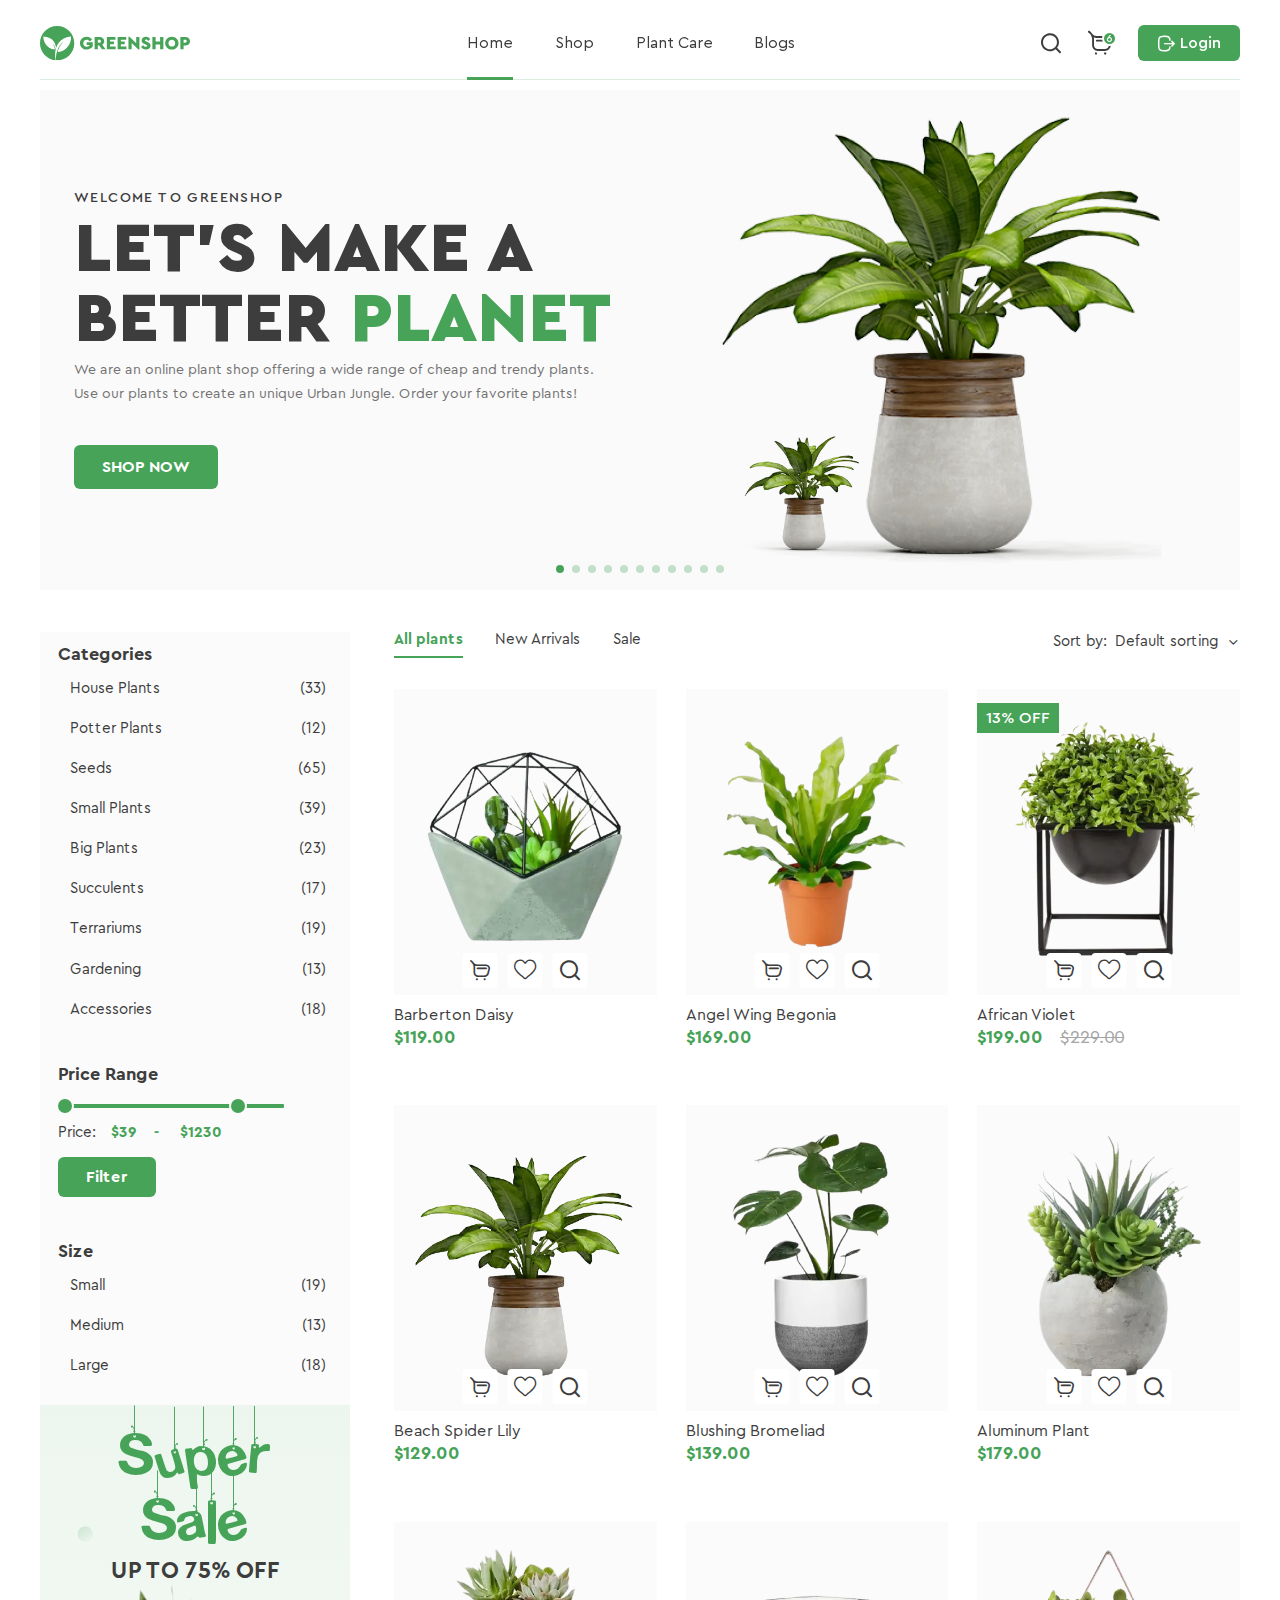
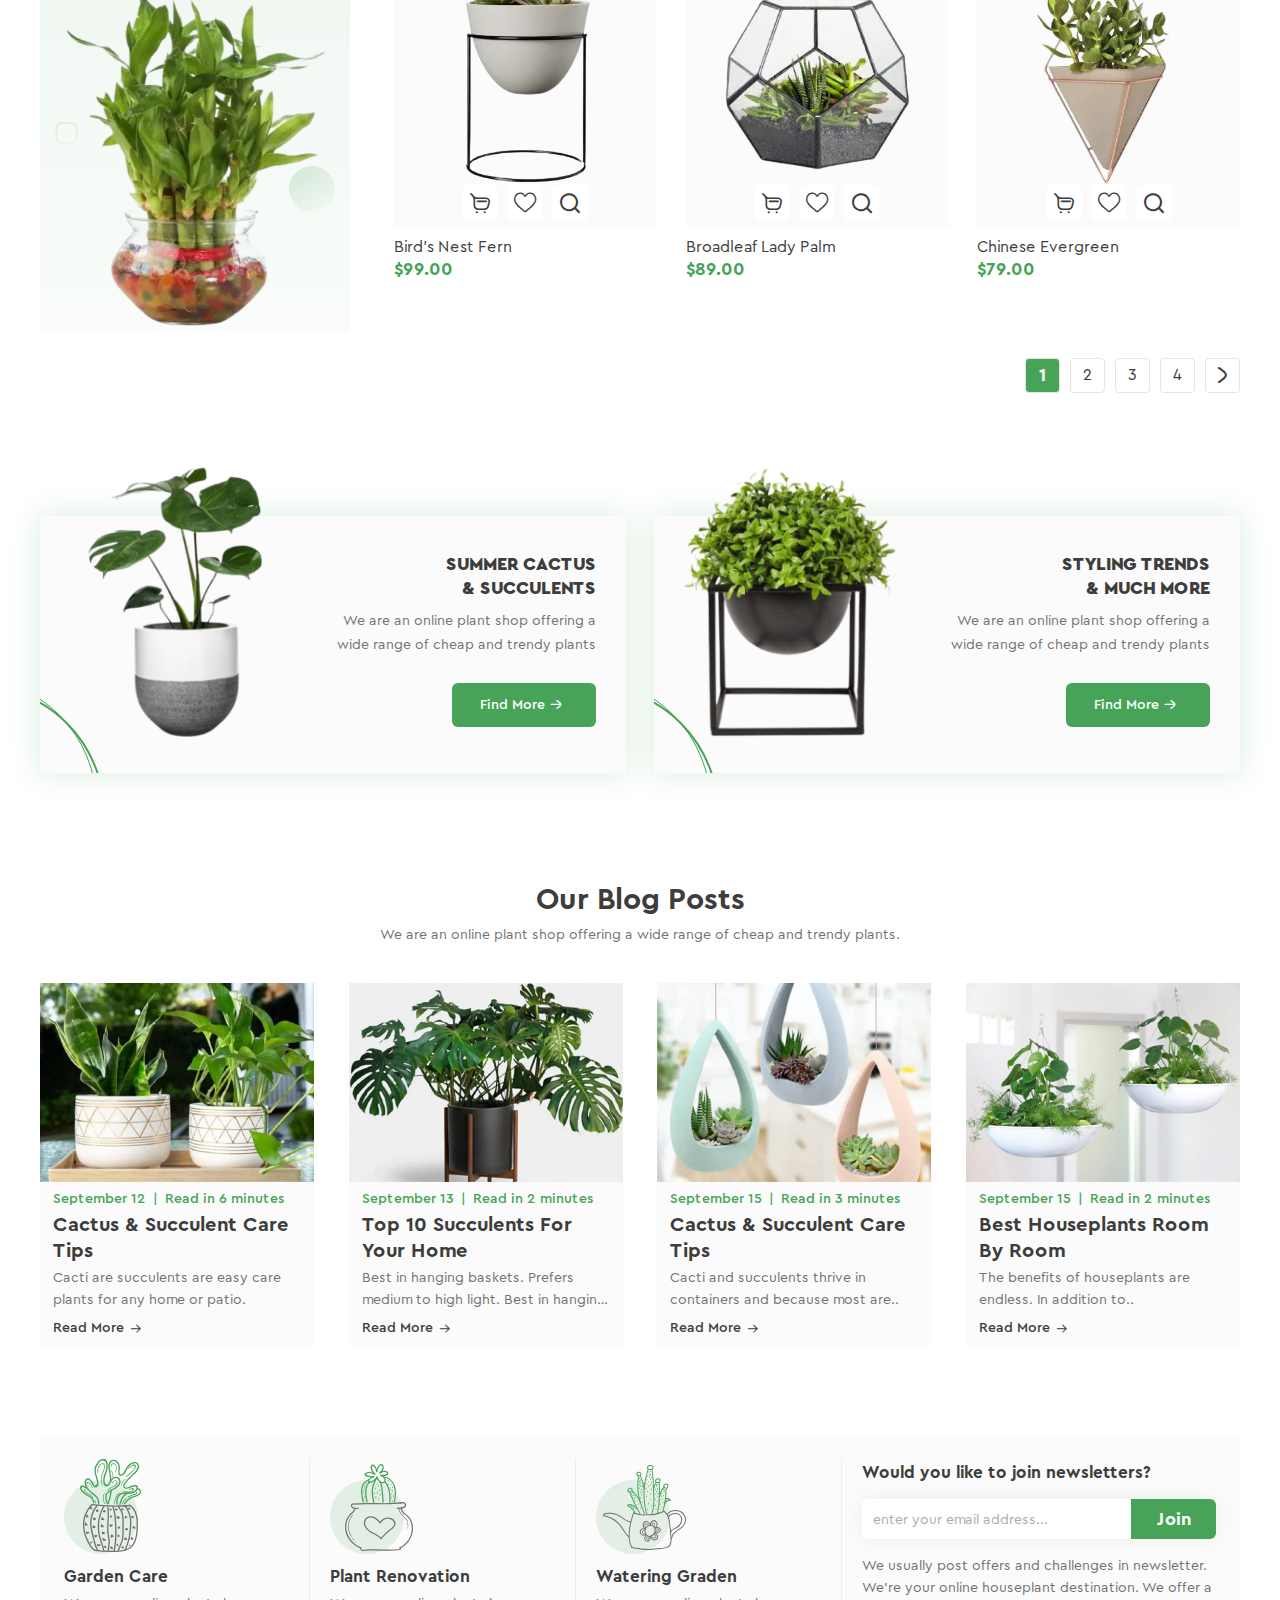
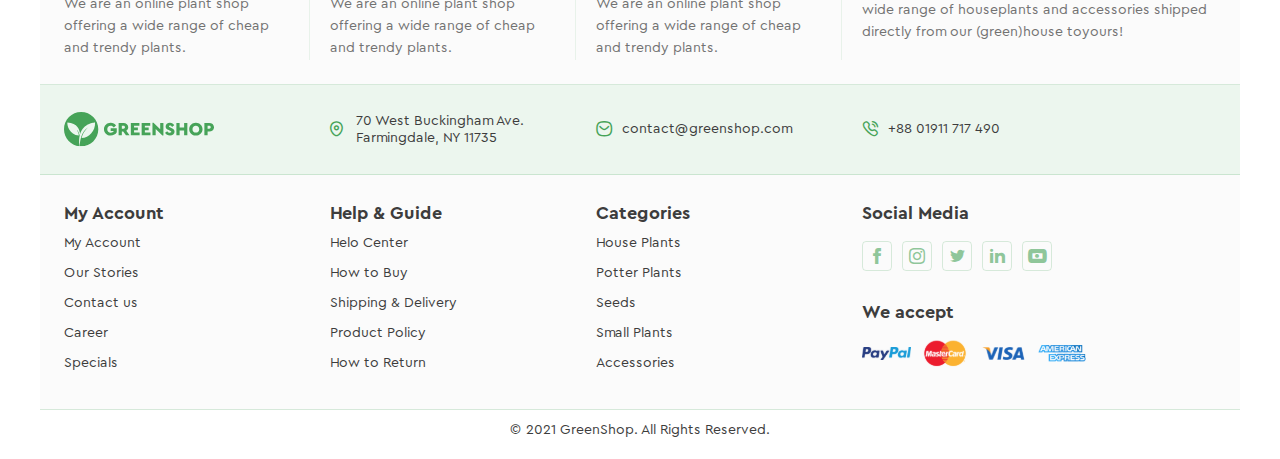
==== commit 62f43a02: "1" ====
--- a/page-home.html
+++ b/page-home.html
@@ -6,7 +6,7 @@
 	<meta charset="UTF-8">
 	<meta name="format-detection" content="telephone=no">
 	<!-- <style>body{opacity: 0;}</style> -->
-	<link rel="stylesheet" href="css/style.min.css?_v=20220610151535">
+	<link rel="stylesheet" href="css/style.min.css?_v=20220610153622">
 	<link rel="shortcut icon" href="favicon.ico">
 	<!-- <meta name="robots" content="noindex, nofollow"> -->
 	<meta name="viewport" content="width=device-width, initial-scale=1.0">
@@ -1016,8 +1016,8 @@
 			</div>
 		</div>
 	</div>
-	<script src="js/app.min.js?_v=20220610151535"></script>
-	<script type="text/javascript" src="https://ajax.googleapis.com/ajax/libs/jquery/1.9.1/jquery.min.js?_v=20220610151535"></script>
+	<script src="js/app.min.js?_v=20220610153622"></script>
+	<script type="text/javascript" src="https://ajax.googleapis.com/ajax/libs/jquery/1.9.1/jquery.min.js?_v=20220610153622"></script>
 	<script>
 		$(document).ready(function() {
 			var style = 'easeOutExpo';
